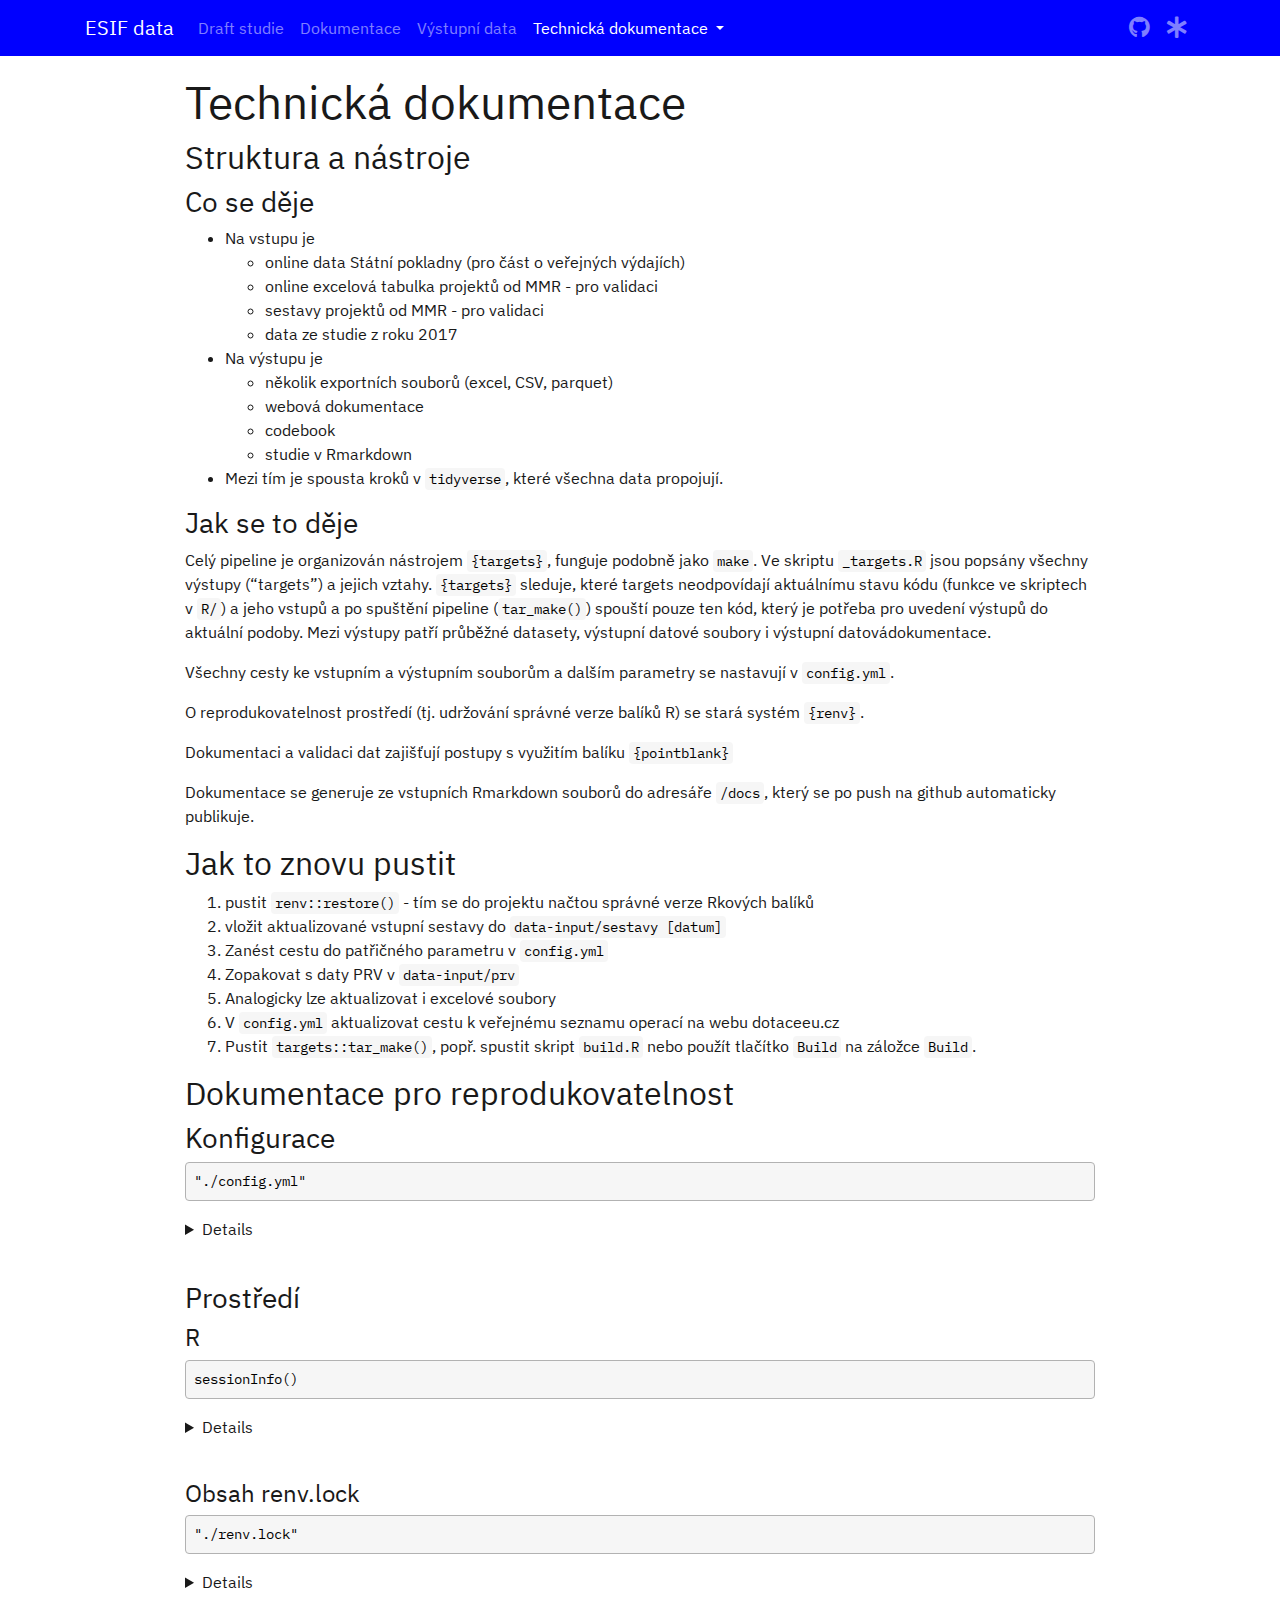
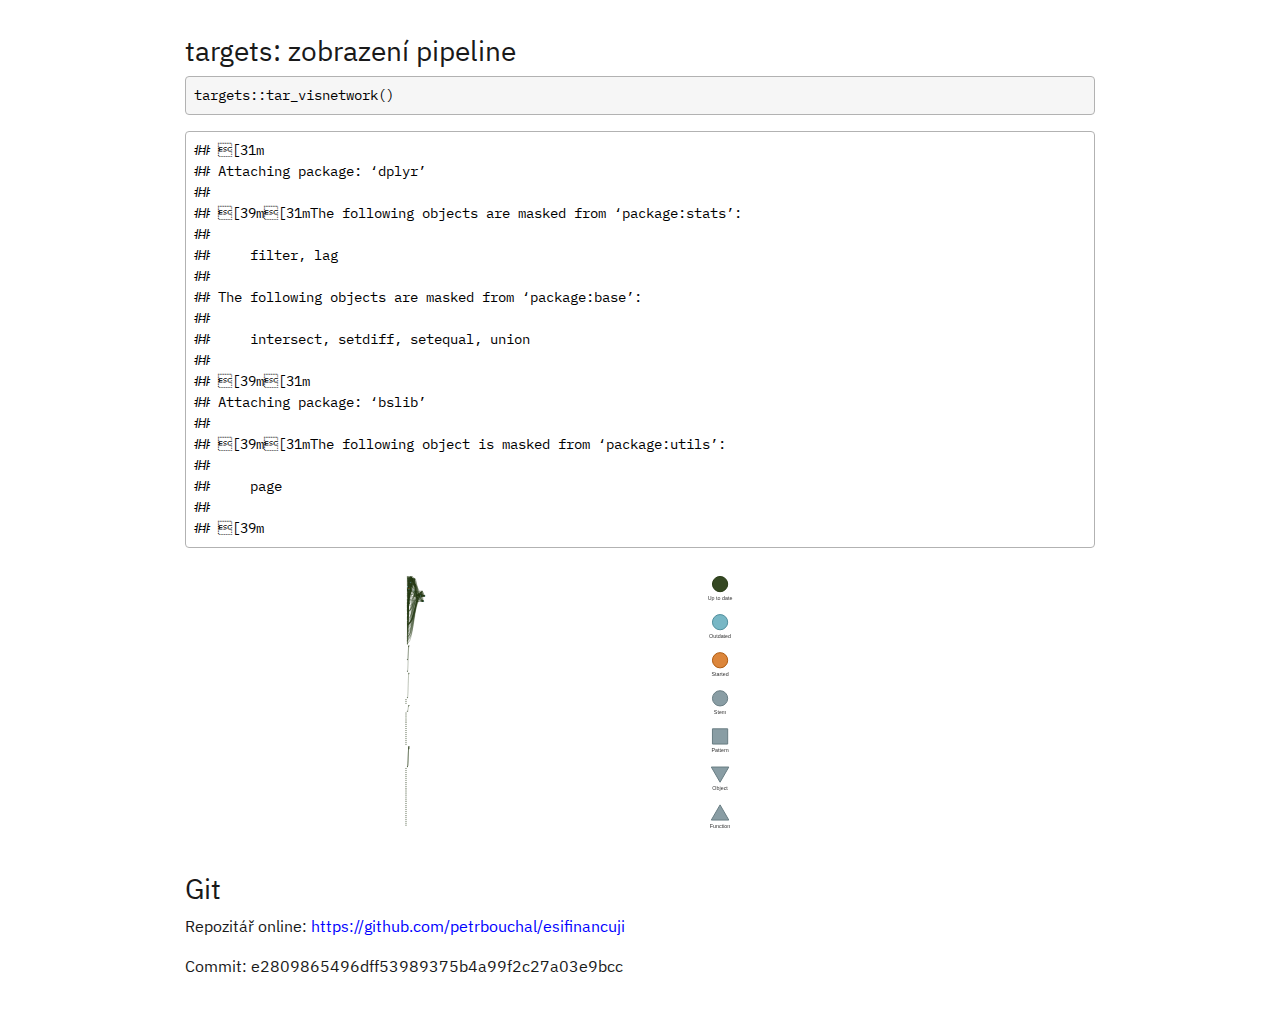
==== docs/dev.html @ d0d070e0 "render dev doc changes" ====
<!DOCTYPE html>

<html>

<head>

<meta charset="utf-8" />
<meta name="generator" content="pandoc" />
<meta http-equiv="X-UA-Compatible" content="IE=EDGE" />




<title>Technická dokumentace</title>

<script src="site_libs/header-attrs-2.11/header-attrs.js"></script>
<script src="site_libs/jquery-3.5.1/jquery-3.5.1.min.js"></script>
<meta name="viewport" content="width=device-width, initial-scale=1, shrink-to-fit=no" />
<link href="site_libs/bootstrap-4.6.0/bootstrap.min.css" rel="stylesheet" />
<script src="site_libs/bootstrap-4.6.0/bootstrap.bundle.min.js"></script>
<link href="site_libs/_IBM Plex Sans-0.4.0/font.css" rel="stylesheet" />
<link href="site_libs/_IBM Plex Mono-0.4.0/font.css" rel="stylesheet" />
<script src="site_libs/bs3compat-0.3.1/transition.js"></script>
<script src="site_libs/bs3compat-0.3.1/tabs.js"></script>
<script src="site_libs/bs3compat-0.3.1/bs3compat.js"></script>
<script src="site_libs/navigation-1.1/tabsets.js"></script>
<link href="site_libs/highlightjs-9.12.0/default.css" rel="stylesheet" />
<script src="site_libs/highlightjs-9.12.0/highlight.js"></script>
<link href="site_libs/pagedtable-1.1/css/pagedtable.css" rel="stylesheet" />
<script src="site_libs/pagedtable-1.1/js/pagedtable.js"></script>
<script src="site_libs/htmlwidgets-1.5.3/htmlwidgets.js"></script>
<link href="site_libs/vis-4.20.1/vis.css" rel="stylesheet" />
<script src="site_libs/vis-4.20.1/vis.min.js"></script>
<script src="site_libs/visNetwork-binding-2.0.9/visNetwork.js"></script>
<link href="site_libs/font-awesome-5.1.0/css/all.css" rel="stylesheet" />
<link href="site_libs/font-awesome-5.1.0/css/v4-shims.css" rel="stylesheet" />

<style type="text/css">
  code{white-space: pre-wrap;}
  span.smallcaps{font-variant: small-caps;}
  span.underline{text-decoration: underline;}
  div.column{display: inline-block; vertical-align: top; width: 50%;}
  div.hanging-indent{margin-left: 1.5em; text-indent: -1.5em;}
  ul.task-list{list-style: none;}
      .display.math{display: block; text-align: center; margin: 0.5rem auto;}
  </style>

<style type="text/css">code{white-space: pre;}</style>
<script type="text/javascript">
if (window.hljs) {
  hljs.configure({languages: []});
  hljs.initHighlightingOnLoad();
  if (document.readyState && document.readyState === "complete") {
    window.setTimeout(function() { hljs.initHighlighting(); }, 0);
  }
}
</script>








<style type = "text/css">
.main-container {
  max-width: 940px;
  margin-left: auto;
  margin-right: auto;
}
img {
  max-width:100%;
}
.tabbed-pane {
  padding-top: 12px;
}
.html-widget {
  margin-bottom: 20px;
}
button.code-folding-btn:focus {
  outline: none;
}
summary {
  display: list-item;
}
pre code {
  padding: 0;
}
</style>


<style type="text/css">
.dropdown-submenu {
  position: relative;
}
.dropdown-submenu>.dropdown-menu {
  top: 0;
  left: 100%;
  margin-top: -6px;
  margin-left: -1px;
  border-radius: 0 6px 6px 6px;
}
.dropdown-submenu:hover>.dropdown-menu {
  display: block;
}
.dropdown-submenu>a:after {
  display: block;
  content: " ";
  float: right;
  width: 0;
  height: 0;
  border-color: transparent;
  border-style: solid;
  border-width: 5px 0 5px 5px;
  border-left-color: #cccccc;
  margin-top: 5px;
  margin-right: -10px;
}
.dropdown-submenu:hover>a:after {
  border-left-color: #adb5bd;
}
.dropdown-submenu.pull-left {
  float: none;
}
.dropdown-submenu.pull-left>.dropdown-menu {
  left: -100%;
  margin-left: 10px;
  border-radius: 6px 0 6px 6px;
}
</style>

<script type="text/javascript">
// manage active state of menu based on current page
$(document).ready(function () {
  // active menu anchor
  href = window.location.pathname
  href = href.substr(href.lastIndexOf('/') + 1)
  if (href === "")
    href = "index.html";
  var menuAnchor = $('a[href="' + href + '"]');

  // mark it active
  menuAnchor.tab('show');

  // if it's got a parent navbar menu mark it active as well
  menuAnchor.closest('li.dropdown').addClass('active');

  // Navbar adjustments
  var navHeight = $(".navbar").first().height() + 15;
  var style = document.createElement('style');
  var pt = "padding-top: " + navHeight + "px; ";
  var mt = "margin-top: -" + navHeight + "px; ";
  var css = "";
  // offset scroll position for anchor links (for fixed navbar)
  for (var i = 1; i <= 6; i++) {
    css += ".section h" + i + "{ " + pt + mt + "}\n";
  }
  style.innerHTML = "body {" + pt + "padding-bottom: 40px; }\n" + css;
  document.head.appendChild(style);
});
</script>

<!-- tabsets -->

<style type="text/css">
.tabset-dropdown > .nav-tabs {
  display: inline-table;
  max-height: 500px;
  min-height: 44px;
  overflow-y: auto;
  border: 1px solid #ddd;
  border-radius: 4px;
}

.tabset-dropdown > .nav-tabs > li.active:before {
  content: "";
  font-family: 'Glyphicons Halflings';
  display: inline-block;
  padding: 10px;
  border-right: 1px solid #ddd;
}

.tabset-dropdown > .nav-tabs.nav-tabs-open > li.active:before {
  content: "&#xe258;";
  border: none;
}

.tabset-dropdown > .nav-tabs.nav-tabs-open:before {
  content: "";
  font-family: 'Glyphicons Halflings';
  display: inline-block;
  padding: 10px;
  border-right: 1px solid #ddd;
}

.tabset-dropdown > .nav-tabs > li.active {
  display: block;
}

.tabset-dropdown > .nav-tabs > li > a,
.tabset-dropdown > .nav-tabs > li > a:focus,
.tabset-dropdown > .nav-tabs > li > a:hover {
  border: none;
  display: inline-block;
  border-radius: 4px;
  background-color: transparent;
}

.tabset-dropdown > .nav-tabs.nav-tabs-open > li {
  display: block;
  float: none;
}

.tabset-dropdown > .nav-tabs > li {
  display: none;
}
</style>

<!-- code folding -->




</head>

<body>


<div class="container-fluid main-container">




<div class="navbar navbar-default  navbar-fixed-top" role="navigation">
  <div class="container">
    <div class="navbar-header">
      <button type="button" class="navbar-toggle collapsed" data-toggle="collapse" data-target="#navbar">
        <span class="icon-bar"></span>
        <span class="icon-bar"></span>
        <span class="icon-bar"></span>
      </button>
      <a class="navbar-brand" href="index.html">ESIF data</a>
    </div>
    <div id="navbar" class="navbar-collapse collapse">
      <ul class="nav navbar-nav">
        <li>
  <a href="s_pokladna.html">Draft studie</a>
</li>
<li>
  <a href="s_doc.html">Dokumentace</a>
</li>
<li>
  <a href="s_output.html">Výstupní data</a>
</li>
<li class="dropdown">
  <a href="#" class="dropdown-toggle" data-toggle="dropdown" role="button" aria-expanded="false">
    Technická dokumentace
     
    <span class="caret"></span>
  </a>
  <ul class="dropdown-menu" role="menu">
    <li>
      <a href="s_inputchecks.html">Validace vstupů</a>
    </li>
    <li>
      <a href="dev.html">Vývojářská dokumentace</a>
    </li>
  </ul>
</li>
      </ul>
      <ul class="nav navbar-nav navbar-right">
        <li>
  <a href="https://github.com/petrbouchal/esifinancuji">
    <span class="fab fa-github fa-lg"></span>
     
  </a>
</li>
<li>
  <a href="https://petrbouchal.xyz">
    <span class="fas fa-asterisk fa-lg"></span>
     
  </a>
</li>
      </ul>
    </div><!--/.nav-collapse -->
  </div><!--/.container -->
</div><!--/.navbar -->

<div id="header">



<h1 class="title toc-ignore">Technická dokumentace</h1>

</div>


<div id="struktura-a-nástroje" class="section level2">
<h2>Struktura a nástroje</h2>
<div id="co-se-děje" class="section level3">
<h3>Co se děje</h3>
<ul>
<li>Na vstupu je
<ul>
<li>online data Státní pokladny (pro část o veřejných výdajích)</li>
<li>online excelová tabulka projektů od MMR - pro validaci</li>
<li>sestavy projektů od MMR - pro validaci</li>
<li>data ze studie z roku 2017</li>
</ul></li>
<li>Na výstupu je
<ul>
<li>několik exportních souborů (excel, CSV, parquet)</li>
<li>webová dokumentace</li>
<li>codebook</li>
<li>studie v Rmarkdown</li>
</ul></li>
<li>Mezi tím je spousta kroků v <code>tidyverse</code>, které všechna data propojují.</li>
</ul>
</div>
<div id="jak-se-to-děje" class="section level3">
<h3>Jak se to děje</h3>
<p>Celý pipeline je organizován nástrojem <code>{targets}</code>, funguje podobně jako <code>make</code>. Ve skriptu <code>_targets.R</code> jsou popsány všechny výstupy (“targets”) a jejich vztahy. <code>{targets}</code> sleduje, které targets neodpovídají aktuálnímu stavu kódu (funkce ve skriptech v <code>R/</code>) a jeho vstupů a po spuštění pipeline (<code>tar_make()</code>) spouští pouze ten kód, který je potřeba pro uvedení výstupů do aktuální podoby. Mezi výstupy patří průběžné datasety, výstupní datové soubory i výstupní datovádokumentace.</p>
<p>Všechny cesty ke vstupním a výstupním souborům a dalším parametry se nastavují v <code>config.yml</code>.</p>
<p>O reprodukovatelnost prostředí (tj. udržování správné verze balíků R) se stará systém <code>{renv}</code>.</p>
<p>Dokumentaci a validaci dat zajišťují postupy s využitím balíku <code>{pointblank}</code></p>
<p>Dokumentace se generuje ze vstupních Rmarkdown souborů do adresáře <code>/docs</code>, který se po push na github automaticky publikuje.</p>
</div>
</div>
<div id="jak-to-znovu-pustit" class="section level2">
<h2>Jak to znovu pustit</h2>
<ol style="list-style-type: decimal">
<li>pustit <code>renv::restore()</code> - tím se do projektu načtou správné verze Rkových balíků</li>
<li>vložit aktualizované vstupní sestavy do <code>data-input/sestavy [datum]</code></li>
<li>Zanést cestu do patřičného parametru v <code>config.yml</code></li>
<li>Zopakovat s daty PRV v <code>data-input/prv</code></li>
<li>Analogicky lze aktualizovat i excelové soubory</li>
<li>V <code>config.yml</code> aktualizovat cestu k veřejnému seznamu operací na webu dotaceeu.cz</li>
<li>Pustit <code>targets::tar_make()</code>, popř. spustit skript <code>build.R</code> nebo použít tlačítko <code>Build</code> na záložce <code>Build</code>.</li>
</ol>
</div>
<div id="dokumentace-pro-reprodukovatelnost" class="section level2">
<h2>Dokumentace pro reprodukovatelnost</h2>
<div id="konfigurace" class="section level3">
<h3>Konfigurace</h3>
<pre class="details"><code>&quot;./config.yml&quot;</code></pre>
<details closed>
<pre class="r"><code>
default:

  # settings for MISRIS (central budget starting from 2015)
  sp_years_central_new: !expr 2015:2020 # which years to download
  sp_months_central_new: 12 # which month&#39;s data to download
  sp_central_arrowdir_new: &quot;data-processed/sp-central-new-arr&quot;

  sp_nastroj_ids_1420_ops: [&quot;102&quot;, &quot;103&quot;, &quot;104&quot;, &quot;105&quot;, &quot;106&quot;, &quot;107&quot;, &quot;108&quot;, &quot;109&quot;]
  sp_nastroj_ids_1420_prv: [&quot;130&quot;, &quot;187&quot;]

  sp_nastroj_ids_0713_ops: [&quot;30&quot;, &quot;31&quot;, &quot;33&quot;, &quot;36&quot;, &quot;37&quot;, &quot;39&quot;, &quot;40&quot;, &quot;51&quot;, &quot;52&quot;, &quot;53&quot;, &quot;54&quot;]
  sp_nastroj_ids_0713_prv: [&quot;27&quot;, &quot;87&quot;]

  # settings for FINU (central budget 2010-2014)
  sp_years_central_old: !expr 2010:2014
  sp_months_central_old: 12
  sp_central_arrowdir_old: &quot;data-processed/sp-central-old-arr&quot;

  # settings for FINM (local budget 2010-2014)
  sp_years_local: !expr 2010:2020
  sp_months_local: 12
  sp_local_arrowdir: &quot;data-processed/sp-local-arr&quot;
  sp_local_grants_arrowdir: &quot;data-processed/sp-local-grants-arr&quot;

  # settings for FINSF (state funds 2015-)
  sp_months_sf: 12
  sp_sf_arrowdir: &quot;data-processed/sp-sf-arr&quot;

  # URL for getting project data
  ef_pubxls_url: &quot;https://dotaceeu.cz/getmedia/6297d56b-0b57-418d-ad25-dd16bd687479/2021_06-Seznam-operaci-_-List-of-operations.xls.aspx?ext=.xls&quot;

  # sestavy from MS
  sest_dir: &quot;data-input/sestavy 20210528&quot;
  sest_xlsx_prj: &quot;E001 Identifikace projektu.xlsx&quot;
  sest_xlsx_fin: &quot;E003 Finance celkem.xlsx&quot;
  sest_xlsx_zop: &quot;E004 Žádosti o platbu.xlsx&quot;
  sest_xlsx_obl: &quot;E005 Kategorizace_oblast.xlsx&quot;

  # PRV data-input

  prv_data_path: &quot;data-input/prv/PRV 2014-20 k XII. 2020.XLSX&quot;

  # Quest/Hermin categorisations
  mc_xlsx_q: &quot;data-input/kategorizace/kategorie_questNEW-2.xlsx&quot;
  mc_xlsx_h: &quot;data-input/kategorizace/AIS_desagregace_rHERMIN.xlsx&quot;
  mc_xlsx_prv: &quot;data-input/kategorizace/Navrh - KATEGORIZACE - Operace PRV + priority.xlsx&quot;

  # Arrow directory of cleaned up geolocation data for projects
  ef_obce_arrowdir: &quot;data-input/esif-projekty-obce&quot;

  # Excel file with hierarchy of all objectives and categories
  hier_excel_path: &quot;data-input/matice/Hierarchie_uprava_CSR_NPR-O27-uprava_20210125.xlsx&quot;
  hier_excel_sheet: SC

  # IDs
  czso_pop_table_id: &quot;130149&quot;

  # export location

  export_dir: &quot;data-export&quot;
  export_sum_xlsx: &quot;esif_sr.xlsx&quot;
  export_sum_csv: &quot;esif_sr.csv&quot;
  export_sum_pq: &quot;esif_sr.parquet&quot;
  export_detail_pq: &quot;esif_sr_detail.parquet&quot;

  export_cdbk: &quot;codebook.yaml&quot;

  repo_remote: &quot;https://github.com/petrbouchal/esifinancuji&quot;

  # data from 2017 study
  first_report_xlsx: &quot;data-input/adic2017/vydaje_dataset.xlsx&quot;
</code></pre>
</details>
<p><br></p>
</div>
<div id="prostředí" class="section level3">
<h3>Prostředí</h3>
<div id="r" class="section level4">
<h4>R</h4>
<pre class="details"><code>sessionInfo()</code></pre>
<details closed>
<pre class="r"><code>
R version 4.1.0 (2021-05-18)
Platform: x86_64-apple-darwin17.0 (64-bit)
Running under: macOS Big Sur 10.16

Matrix products: default
BLAS:   /Library/Frameworks/R.framework/Versions/4.1/Resources/lib/libRblas.dylib
LAPACK: /Library/Frameworks/R.framework/Versions/4.1/Resources/lib/libRlapack.dylib

locale:
[1] en_US.UTF-8/en_US.UTF-8/en_US.UTF-8/C/en_US.UTF-8/en_US.UTF-8

attached base packages:
[1] stats     graphics  grDevices datasets  utils     methods   base     

other attached packages:
 [1] gt_0.3.1                  ggplot2_3.3.3            
 [3] forcats_0.5.0             details_0.2.1            
 [5] pointblank_0.9.0          purrr_0.3.4              
 [7] readr_2.0.2               writexl_1.4.0            
 [9] lubridate_1.7.10          czso_0.3.5               
[11] ragg_1.1.0                tidyr_1.1.3              
[13] arrow_5.0.0.20211012      purrrow_0.0.0.9000       
[15] config_0.3.1              httr_1.4.2               
[17] curl_4.3                  janitor_2.0.1            
[19] readxl_1.3.1              here_1.0.1               
[21] statnipokladna_0.7.0.9000 bslib_0.3.1              
[23] stringr_1.4.0             dplyr_1.0.7              
[25] magrittr_2.0.1            future_1.21.0            
[27] tarchetypes_0.2.0         targets_0.6.0.9000       

loaded via a namespace (and not attached):
 [1] fs_1.5.0          usethis_2.1.3     blastula_0.3.2    bit64_4.0.5      
 [5] rprojroot_2.0.2   tools_4.1.0       utf8_1.2.2        R6_2.5.0         
 [9] DBI_1.1.0         colorspace_2.0-0  withr_2.4.2       tidyselect_1.1.1 
[13] processx_3.5.2    bit_4.0.4         compiler_4.1.0    extrafontdb_1.0  
[17] textshaping_0.3.0 cli_3.0.1         xml2_1.3.2        desc_1.4.0       
[21] sass_0.4.0        scales_1.1.1      callr_3.7.0.9000  systemfonts_1.0.1
[25] digest_0.6.27     rmarkdown_2.11    pkgconfig_2.0.3   htmltools_0.5.2  
[29] extrafont_0.17    parallelly_1.23.0 fastmap_1.1.0     rlang_0.4.11     
[33] rstudioapi_0.13   jquerylib_0.1.3   generics_0.1.0    jsonlite_1.7.2   
[37] Rcpp_1.0.6        munsell_0.5.0     fansi_0.5.0       gdtools_0.2.3    
[41] clipr_0.7.1       lifecycle_1.0.0   ptrr_0.2.0.9000   stringi_1.5.3    
[45] yaml_2.2.1        snakecase_0.11.0  grid_4.1.0        hrbrthemes_0.8.0 
[49] parallel_4.1.0    listenv_0.8.0     crayon_1.4.2      hms_1.0.0        
[53] knitr_1.36        ps_1.6.0          pillar_1.6.2      igraph_1.2.6     
[57] codetools_0.2-18  glue_1.4.2        evaluate_0.14     data.table_1.14.0
[61] renv_0.14.0       png_0.1-7         vctrs_0.3.8       tzdb_0.1.2       
[65] Rttf2pt1_1.3.8    cellranger_1.1.0  gtable_0.3.0      assertthat_0.2.1 
[69] xfun_0.24         tibble_3.1.3      globals_0.14.0    ellipsis_0.3.2   
</code></pre>
</details>
<p><br></p>
</div>
<div id="obsah-renv.lock" class="section level4">
<h4>Obsah renv.lock</h4>
<pre class="details"><code>&quot;./renv.lock&quot;</code></pre>
<details closed>
<pre class="r"><code>
{
  &quot;R&quot;: {
    &quot;Version&quot;: &quot;4.1.0&quot;,
    &quot;Repositories&quot;: [
      {
        &quot;Name&quot;: &quot;CRAN&quot;,
        &quot;URL&quot;: &quot;https://cran.rstudio.com&quot;
      }
    ]
  },
  &quot;Packages&quot;: {
    &quot;BH&quot;: {
      &quot;Package&quot;: &quot;BH&quot;,
      &quot;Version&quot;: &quot;1.75.0-0&quot;,
      &quot;Source&quot;: &quot;Repository&quot;,
      &quot;Repository&quot;: &quot;CRAN&quot;,
      &quot;Hash&quot;: &quot;e4c04affc2cac20c8fec18385cd14691&quot;
    },
    &quot;DBI&quot;: {
      &quot;Package&quot;: &quot;DBI&quot;,
      &quot;Version&quot;: &quot;1.1.0&quot;,
      &quot;Source&quot;: &quot;Repository&quot;,
      &quot;Repository&quot;: &quot;CRAN&quot;,
      &quot;Hash&quot;: &quot;4744be45519d675af66c28478720fce5&quot;
    },
    &quot;MASS&quot;: {
      &quot;Package&quot;: &quot;MASS&quot;,
      &quot;Version&quot;: &quot;7.3-53&quot;,
      &quot;Source&quot;: &quot;Repository&quot;,
      &quot;Repository&quot;: &quot;CRAN&quot;,
      &quot;Hash&quot;: &quot;d1bc1c8e9c0ace57ec9ffea01021d45f&quot;
    },
    &quot;Matrix&quot;: {
      &quot;Package&quot;: &quot;Matrix&quot;,
      &quot;Version&quot;: &quot;1.2-18&quot;,
      &quot;Source&quot;: &quot;Repository&quot;,
      &quot;Repository&quot;: &quot;CRAN&quot;,
      &quot;Hash&quot;: &quot;08588806cba69f04797dab50627428ed&quot;
    },
    &quot;R6&quot;: {
      &quot;Package&quot;: &quot;R6&quot;,
      &quot;Version&quot;: &quot;2.5.0&quot;,
      &quot;Source&quot;: &quot;Repository&quot;,
      &quot;Repository&quot;: &quot;CRAN&quot;,
      &quot;Hash&quot;: &quot;b203113193e70978a696b2809525649d&quot;
    },
    &quot;RColorBrewer&quot;: {
      &quot;Package&quot;: &quot;RColorBrewer&quot;,
      &quot;Version&quot;: &quot;1.1-2&quot;,
      &quot;Source&quot;: &quot;Repository&quot;,
      &quot;Repository&quot;: &quot;CRAN&quot;,
      &quot;Hash&quot;: &quot;e031418365a7f7a766181ab5a41a5716&quot;
    },
    &quot;RCurl&quot;: {
      &quot;Package&quot;: &quot;RCurl&quot;,
      &quot;Version&quot;: &quot;1.98-1.3&quot;,
      &quot;Source&quot;: &quot;Repository&quot;,
      &quot;Repository&quot;: &quot;CRAN&quot;,
      &quot;Hash&quot;: &quot;ddac9abbfba243f9aeab9b5680b968d3&quot;
    },
    &quot;Rcpp&quot;: {
      &quot;Package&quot;: &quot;Rcpp&quot;,
      &quot;Version&quot;: &quot;1.0.6&quot;,
      &quot;Source&quot;: &quot;Repository&quot;,
      &quot;Repository&quot;: &quot;CRAN&quot;,
      &quot;Hash&quot;: &quot;dbb5e436998a7eba5a9d682060533338&quot;
    },
    &quot;Rttf2pt1&quot;: {
      &quot;Package&quot;: &quot;Rttf2pt1&quot;,
      &quot;Version&quot;: &quot;1.3.8&quot;,
      &quot;Source&quot;: &quot;Repository&quot;,
      &quot;Repository&quot;: &quot;CRAN&quot;,
      &quot;Hash&quot;: &quot;8c4137a9ab70de4787d57758f8190617&quot;
    },
    &quot;arrow&quot;: {
      &quot;Package&quot;: &quot;arrow&quot;,
      &quot;Version&quot;: &quot;5.0.0.2&quot;,
      &quot;Source&quot;: &quot;Repository&quot;,
      &quot;Repository&quot;: &quot;CRAN&quot;,
      &quot;Hash&quot;: &quot;5e634f811bbca399a976807ed93ec80e&quot;
    },
    &quot;askpass&quot;: {
      &quot;Package&quot;: &quot;askpass&quot;,
      &quot;Version&quot;: &quot;1.1&quot;,
      &quot;Source&quot;: &quot;Repository&quot;,
      &quot;Repository&quot;: &quot;CRAN&quot;,
      &quot;Hash&quot;: &quot;e8a22846fff485f0be3770c2da758713&quot;
    },
    &quot;assertthat&quot;: {
      &quot;Package&quot;: &quot;assertthat&quot;,
      &quot;Version&quot;: &quot;0.2.1&quot;,
      &quot;Source&quot;: &quot;Repository&quot;,
      &quot;Repository&quot;: &quot;CRAN&quot;,
      &quot;Hash&quot;: &quot;50c838a310445e954bc13f26f26a6ecf&quot;
    },
    &quot;backports&quot;: {
      &quot;Package&quot;: &quot;backports&quot;,
      &quot;Version&quot;: &quot;1.2.1&quot;,
      &quot;Source&quot;: &quot;Repository&quot;,
      &quot;Repository&quot;: &quot;CRAN&quot;,
      &quot;Hash&quot;: &quot;644043219fc24e190c2f620c1a380a69&quot;
    },
    &quot;base64enc&quot;: {
      &quot;Package&quot;: &quot;base64enc&quot;,
      &quot;Version&quot;: &quot;0.1-3&quot;,
      &quot;Source&quot;: &quot;Repository&quot;,
      &quot;Repository&quot;: &quot;CRAN&quot;,
      &quot;Hash&quot;: &quot;543776ae6848fde2f48ff3816d0628bc&quot;
    },
    &quot;bit&quot;: {
      &quot;Package&quot;: &quot;bit&quot;,
      &quot;Version&quot;: &quot;4.0.4&quot;,
      &quot;Source&quot;: &quot;Repository&quot;,
      &quot;Repository&quot;: &quot;CRAN&quot;,
      &quot;Hash&quot;: &quot;f36715f14d94678eea9933af927bc15d&quot;
    },
    &quot;bit64&quot;: {
      &quot;Package&quot;: &quot;bit64&quot;,
      &quot;Version&quot;: &quot;4.0.5&quot;,
      &quot;Source&quot;: &quot;Repository&quot;,
      &quot;Repository&quot;: &quot;CRAN&quot;,
      &quot;Hash&quot;: &quot;9fe98599ca456d6552421db0d6772d8f&quot;
    },
    &quot;bitops&quot;: {
      &quot;Package&quot;: &quot;bitops&quot;,
      &quot;Version&quot;: &quot;1.0-6&quot;,
      &quot;Source&quot;: &quot;Repository&quot;,
      &quot;Repository&quot;: &quot;CRAN&quot;,
      &quot;Hash&quot;: &quot;0b118d5900596bae6c4d4865374536a6&quot;
    },
    &quot;blastula&quot;: {
      &quot;Package&quot;: &quot;blastula&quot;,
      &quot;Version&quot;: &quot;0.3.2&quot;,
      &quot;Source&quot;: &quot;Repository&quot;,
      &quot;Repository&quot;: &quot;CRAN&quot;,
      &quot;Hash&quot;: &quot;1f45952e8aadddb043afb988b988dd52&quot;
    },
    &quot;blob&quot;: {
      &quot;Package&quot;: &quot;blob&quot;,
      &quot;Version&quot;: &quot;1.2.1&quot;,
      &quot;Source&quot;: &quot;Repository&quot;,
      &quot;Repository&quot;: &quot;CRAN&quot;,
      &quot;Hash&quot;: &quot;9addc7e2c5954eca5719928131fed98c&quot;
    },
    &quot;brew&quot;: {
      &quot;Package&quot;: &quot;brew&quot;,
      &quot;Version&quot;: &quot;1.0-6&quot;,
      &quot;Source&quot;: &quot;Repository&quot;,
      &quot;Repository&quot;: &quot;CRAN&quot;,
      &quot;Hash&quot;: &quot;92a5f887f9ae3035ac7afde22ba73ee9&quot;
    },
    &quot;brio&quot;: {
      &quot;Package&quot;: &quot;brio&quot;,
      &quot;Version&quot;: &quot;1.1.1&quot;,
      &quot;Source&quot;: &quot;Repository&quot;,
      &quot;Repository&quot;: &quot;CRAN&quot;,
      &quot;Hash&quot;: &quot;36758510e65a457efeefa50e1e7f0576&quot;
    },
    &quot;broom&quot;: {
      &quot;Package&quot;: &quot;broom&quot;,
      &quot;Version&quot;: &quot;0.7.3&quot;,
      &quot;Source&quot;: &quot;Repository&quot;,
      &quot;Repository&quot;: &quot;CRAN&quot;,
      &quot;Hash&quot;: &quot;5581a5ddc8fe2ac5e0d092ec2de4c4ae&quot;
    },
    &quot;bs4Dash&quot;: {
      &quot;Package&quot;: &quot;bs4Dash&quot;,
      &quot;Version&quot;: &quot;2.0.2&quot;,
      &quot;Source&quot;: &quot;Repository&quot;,
      &quot;Repository&quot;: &quot;CRAN&quot;,
      &quot;Hash&quot;: &quot;e91fefcf385e2433f574263619307243&quot;
    },
    &quot;bslib&quot;: {
      &quot;Package&quot;: &quot;bslib&quot;,
      &quot;Version&quot;: &quot;0.2.4&quot;,
      &quot;Source&quot;: &quot;Repository&quot;,
      &quot;Repository&quot;: &quot;CRAN&quot;,
      &quot;Hash&quot;: &quot;4830a372b241d78ed6f53731ee3023ac&quot;
    },
    &quot;cachem&quot;: {
      &quot;Package&quot;: &quot;cachem&quot;,
      &quot;Version&quot;: &quot;1.0.4&quot;,
      &quot;Source&quot;: &quot;Repository&quot;,
      &quot;Repository&quot;: &quot;CRAN&quot;,
      &quot;Hash&quot;: &quot;2703a46dcabfb902f10060b2bca9f708&quot;
    },
    &quot;callr&quot;: {
      &quot;Package&quot;: &quot;callr&quot;,
      &quot;Version&quot;: &quot;3.7.0.9000&quot;,
      &quot;Source&quot;: &quot;GitHub&quot;,
      &quot;RemoteType&quot;: &quot;github&quot;,
      &quot;RemoteHost&quot;: &quot;api.github.com&quot;,
      &quot;RemoteUsername&quot;: &quot;r-lib&quot;,
      &quot;RemoteRepo&quot;: &quot;callr&quot;,
      &quot;RemoteRef&quot;: &quot;master&quot;,
      &quot;RemoteSha&quot;: &quot;ef9c9d8e9d2061b11b0844661182ca80b15572c8&quot;,
      &quot;Hash&quot;: &quot;9e5cf59fb4a333d729e2d04e927dd8ff&quot;
    },
    &quot;cellranger&quot;: {
      &quot;Package&quot;: &quot;cellranger&quot;,
      &quot;Version&quot;: &quot;1.1.0&quot;,
      &quot;Source&quot;: &quot;Repository&quot;,
      &quot;Repository&quot;: &quot;CRAN&quot;,
      &quot;Hash&quot;: &quot;f61dbaec772ccd2e17705c1e872e9e7c&quot;
    },
    &quot;checkmate&quot;: {
      &quot;Package&quot;: &quot;checkmate&quot;,
      &quot;Version&quot;: &quot;2.0.0&quot;,
      &quot;Source&quot;: &quot;Repository&quot;,
      &quot;Repository&quot;: &quot;CRAN&quot;,
      &quot;Hash&quot;: &quot;a667800d5f0350371bedeb8b8b950289&quot;
    },
    &quot;cli&quot;: {
      &quot;Package&quot;: &quot;cli&quot;,
      &quot;Version&quot;: &quot;3.0.1&quot;,
      &quot;Source&quot;: &quot;Repository&quot;,
      &quot;Repository&quot;: &quot;CRAN&quot;,
      &quot;Hash&quot;: &quot;e3ae5d68dea0c55a12ea12a9fda02e61&quot;
    },
    &quot;clustermq&quot;: {
      &quot;Package&quot;: &quot;clustermq&quot;,
      &quot;Version&quot;: &quot;0.8.95.1&quot;,
      &quot;Source&quot;: &quot;Repository&quot;,
      &quot;Repository&quot;: &quot;CRAN&quot;,
      &quot;Hash&quot;: &quot;385cd5623e6f8f27dc79437398dceed1&quot;
    },
    &quot;codetools&quot;: {
      &quot;Package&quot;: &quot;codetools&quot;,
      &quot;Version&quot;: &quot;0.2-18&quot;,
      &quot;Source&quot;: &quot;Repository&quot;,
      &quot;Repository&quot;: &quot;CRAN&quot;,
      &quot;Hash&quot;: &quot;019388fc48e48b3da0d3a76ff94608a8&quot;
    },
    &quot;colorspace&quot;: {
      &quot;Package&quot;: &quot;colorspace&quot;,
      &quot;Version&quot;: &quot;2.0-0&quot;,
      &quot;Source&quot;: &quot;Repository&quot;,
      &quot;Repository&quot;: &quot;CRAN&quot;,
      &quot;Hash&quot;: &quot;abea3384649ef37f60ef51ce002f3547&quot;
    },
    &quot;commonmark&quot;: {
      &quot;Package&quot;: &quot;commonmark&quot;,
      &quot;Version&quot;: &quot;1.7&quot;,
      &quot;Source&quot;: &quot;Repository&quot;,
      &quot;Repository&quot;: &quot;CRAN&quot;,
      &quot;Hash&quot;: &quot;0f22be39ec1d141fd03683c06f3a6e67&quot;
    },
    &quot;config&quot;: {
      &quot;Package&quot;: &quot;config&quot;,
      &quot;Version&quot;: &quot;0.3.1&quot;,
      &quot;Source&quot;: &quot;Repository&quot;,
      &quot;Repository&quot;: &quot;CRAN&quot;,
      &quot;Hash&quot;: &quot;31d77b09f63550cee9ecb5a08bf76e8f&quot;
    },
    &quot;cpp11&quot;: {
      &quot;Package&quot;: &quot;cpp11&quot;,
      &quot;Version&quot;: &quot;0.2.6&quot;,
      &quot;Source&quot;: &quot;Repository&quot;,
      &quot;Repository&quot;: &quot;CRAN&quot;,
      &quot;Hash&quot;: &quot;f08909ebdad90b19d8d3930da4220564&quot;
    },
    &quot;credentials&quot;: {
      &quot;Package&quot;: &quot;credentials&quot;,
      &quot;Version&quot;: &quot;1.3.0&quot;,
      &quot;Source&quot;: &quot;Repository&quot;,
      &quot;Repository&quot;: &quot;CRAN&quot;,
      &quot;Hash&quot;: &quot;a96728288c75a814c900af9da84387be&quot;
    },
    &quot;curl&quot;: {
      &quot;Package&quot;: &quot;curl&quot;,
      &quot;Version&quot;: &quot;4.3&quot;,
      &quot;Source&quot;: &quot;Repository&quot;,
      &quot;Repository&quot;: &quot;CRAN&quot;,
      &quot;Hash&quot;: &quot;2b7d10581cc730804e9ed178c8374bd6&quot;
    },
    &quot;czso&quot;: {
      &quot;Package&quot;: &quot;czso&quot;,
      &quot;Version&quot;: &quot;0.3.4&quot;,
      &quot;Source&quot;: &quot;Repository&quot;,
      &quot;Repository&quot;: &quot;CRAN&quot;,
      &quot;Hash&quot;: &quot;53fbcbc0d12b46c7ba668a351510852c&quot;
    },
    &quot;data.table&quot;: {
      &quot;Package&quot;: &quot;data.table&quot;,
      &quot;Version&quot;: &quot;1.14.0&quot;,
      &quot;Source&quot;: &quot;Repository&quot;,
      &quot;Repository&quot;: &quot;CRAN&quot;,
      &quot;Hash&quot;: &quot;d1b8b1a821ee564a3515fa6c6d5c52dc&quot;
    },
    &quot;dbplyr&quot;: {
      &quot;Package&quot;: &quot;dbplyr&quot;,
      &quot;Version&quot;: &quot;2.1.1&quot;,
      &quot;Source&quot;: &quot;Repository&quot;,
      &quot;Repository&quot;: &quot;CRAN&quot;,
      &quot;Hash&quot;: &quot;1f37fa4ab2f5f7eded42f78b9a887182&quot;
    },
    &quot;desc&quot;: {
      &quot;Package&quot;: &quot;desc&quot;,
      &quot;Version&quot;: &quot;1.3.0&quot;,
      &quot;Source&quot;: &quot;Repository&quot;,
      &quot;Repository&quot;: &quot;CRAN&quot;,
      &quot;Hash&quot;: &quot;b6963166f7f10b970af1006c462ce6cd&quot;
    },
    &quot;details&quot;: {
      &quot;Package&quot;: &quot;details&quot;,
      &quot;Version&quot;: &quot;0.2.1&quot;,
      &quot;Source&quot;: &quot;Repository&quot;,
      &quot;Repository&quot;: &quot;CRAN&quot;,
      &quot;Hash&quot;: &quot;7a18f9d2e53a960aafbe25c043ec3f52&quot;
    },
    &quot;diffobj&quot;: {
      &quot;Package&quot;: &quot;diffobj&quot;,
      &quot;Version&quot;: &quot;0.3.3&quot;,
      &quot;Source&quot;: &quot;Repository&quot;,
      &quot;Repository&quot;: &quot;CRAN&quot;,
      &quot;Hash&quot;: &quot;55fae7ec1418d2a47bd552571673d1af&quot;
    },
    &quot;digest&quot;: {
      &quot;Package&quot;: &quot;digest&quot;,
      &quot;Version&quot;: &quot;0.6.27&quot;,
      &quot;Source&quot;: &quot;Repository&quot;,
      &quot;Repository&quot;: &quot;CRAN&quot;,
      &quot;Hash&quot;: &quot;a0cbe758a531d054b537d16dff4d58a1&quot;
    },
    &quot;dplyr&quot;: {
      &quot;Package&quot;: &quot;dplyr&quot;,
      &quot;Version&quot;: &quot;1.0.7&quot;,
      &quot;Source&quot;: &quot;Repository&quot;,
      &quot;Repository&quot;: &quot;CRAN&quot;,
      &quot;Hash&quot;: &quot;36f1ae62f026c8ba9f9b5c9a08c03297&quot;
    },
    &quot;drat&quot;: {
      &quot;Package&quot;: &quot;drat&quot;,
      &quot;Version&quot;: &quot;0.1.8&quot;,
      &quot;Source&quot;: &quot;Repository&quot;,
      &quot;Repository&quot;: &quot;CRAN&quot;,
      &quot;Hash&quot;: &quot;0b49721ddebe653c2a29776ab9f265f5&quot;
    },
    &quot;ellipsis&quot;: {
      &quot;Package&quot;: &quot;ellipsis&quot;,
      &quot;Version&quot;: &quot;0.3.2&quot;,
      &quot;Source&quot;: &quot;Repository&quot;,
      &quot;Repository&quot;: &quot;CRAN&quot;,
      &quot;Hash&quot;: &quot;bb0eec2fe32e88d9e2836c2f73ea2077&quot;
    },
    &quot;evaluate&quot;: {
      &quot;Package&quot;: &quot;evaluate&quot;,
      &quot;Version&quot;: &quot;0.14&quot;,
      &quot;Source&quot;: &quot;Repository&quot;,
      &quot;Repository&quot;: &quot;CRAN&quot;,
      &quot;Hash&quot;: &quot;ec8ca05cffcc70569eaaad8469d2a3a7&quot;
    },
    &quot;extrafont&quot;: {
      &quot;Package&quot;: &quot;extrafont&quot;,
      &quot;Version&quot;: &quot;0.17&quot;,
      &quot;Source&quot;: &quot;Repository&quot;,
      &quot;Repository&quot;: &quot;CRAN&quot;,
      &quot;Hash&quot;: &quot;7f2f50e8f998a4bea4b04650fc4f2ca8&quot;
    },
    &quot;extrafontdb&quot;: {
      &quot;Package&quot;: &quot;extrafontdb&quot;,
      &quot;Version&quot;: &quot;1.0&quot;,
      &quot;Source&quot;: &quot;Repository&quot;,
      &quot;Repository&quot;: &quot;CRAN&quot;,
      &quot;Hash&quot;: &quot;a861555ddec7451c653b40e713166c6f&quot;
    },
    &quot;fansi&quot;: {
      &quot;Package&quot;: &quot;fansi&quot;,
      &quot;Version&quot;: &quot;0.5.0&quot;,
      &quot;Source&quot;: &quot;Repository&quot;,
      &quot;Repository&quot;: &quot;CRAN&quot;,
      &quot;Hash&quot;: &quot;d447b40982c576a72b779f0a3b3da227&quot;
    },
    &quot;farver&quot;: {
      &quot;Package&quot;: &quot;farver&quot;,
      &quot;Version&quot;: &quot;2.1.0&quot;,
      &quot;Source&quot;: &quot;Repository&quot;,
      &quot;Repository&quot;: &quot;CRAN&quot;,
      &quot;Hash&quot;: &quot;c98eb5133d9cb9e1622b8691487f11bb&quot;
    },
    &quot;fastmap&quot;: {
      &quot;Package&quot;: &quot;fastmap&quot;,
      &quot;Version&quot;: &quot;1.1.0&quot;,
      &quot;Source&quot;: &quot;Repository&quot;,
      &quot;Repository&quot;: &quot;CRAN&quot;,
      &quot;Hash&quot;: &quot;77bd60a6157420d4ffa93b27cf6a58b8&quot;
    },
    &quot;fontawesome&quot;: {
      &quot;Package&quot;: &quot;fontawesome&quot;,
      &quot;Version&quot;: &quot;0.0.0.9000&quot;,
      &quot;Source&quot;: &quot;GitHub&quot;,
      &quot;RemoteType&quot;: &quot;github&quot;,
      &quot;RemoteHost&quot;: &quot;api.github.com&quot;,
      &quot;RemoteUsername&quot;: &quot;rstudio&quot;,
      &quot;RemoteRepo&quot;: &quot;fontawesome&quot;,
      &quot;RemoteRef&quot;: &quot;master&quot;,
      &quot;RemoteSha&quot;: &quot;3a68542b93e59d497b70b6eb2636ca4eb0aca00f&quot;,
      &quot;Hash&quot;: &quot;dffe2c1fdb8babe1dc7dfbd938d8bbf0&quot;
    },
    &quot;forcats&quot;: {
      &quot;Package&quot;: &quot;forcats&quot;,
      &quot;Version&quot;: &quot;0.5.0&quot;,
      &quot;Source&quot;: &quot;Repository&quot;,
      &quot;Repository&quot;: &quot;CRAN&quot;,
      &quot;Hash&quot;: &quot;1cb4279e697650f0bd78cd3601ee7576&quot;
    },
    &quot;fresh&quot;: {
      &quot;Package&quot;: &quot;fresh&quot;,
      &quot;Version&quot;: &quot;0.2.0&quot;,
      &quot;Source&quot;: &quot;Repository&quot;,
      &quot;Repository&quot;: &quot;CRAN&quot;,
      &quot;Hash&quot;: &quot;fa54367040deb4537da49b7ac0ee5770&quot;
    },
    &quot;fs&quot;: {
      &quot;Package&quot;: &quot;fs&quot;,
      &quot;Version&quot;: &quot;1.5.0&quot;,
      &quot;Source&quot;: &quot;Repository&quot;,
      &quot;Repository&quot;: &quot;CRAN&quot;,
      &quot;Hash&quot;: &quot;44594a07a42e5f91fac9f93fda6d0109&quot;
    },
    &quot;future&quot;: {
      &quot;Package&quot;: &quot;future&quot;,
      &quot;Version&quot;: &quot;1.21.0&quot;,
      &quot;Source&quot;: &quot;Repository&quot;,
      &quot;Repository&quot;: &quot;CRAN&quot;,
      &quot;Hash&quot;: &quot;f25fad6bee82b7ab01f055e2d813b96f&quot;
    },
    &quot;gdtools&quot;: {
      &quot;Package&quot;: &quot;gdtools&quot;,
      &quot;Version&quot;: &quot;0.2.3&quot;,
      &quot;Source&quot;: &quot;Repository&quot;,
      &quot;Repository&quot;: &quot;CRAN&quot;,
      &quot;Hash&quot;: &quot;12a524de5a491ff39debb9311fc0763f&quot;
    },
    &quot;generics&quot;: {
      &quot;Package&quot;: &quot;generics&quot;,
      &quot;Version&quot;: &quot;0.1.0&quot;,
      &quot;Source&quot;: &quot;Repository&quot;,
      &quot;Repository&quot;: &quot;CRAN&quot;,
      &quot;Hash&quot;: &quot;4d243a9c10b00589889fe32314ffd902&quot;
    },
    &quot;gert&quot;: {
      &quot;Package&quot;: &quot;gert&quot;,
      &quot;Version&quot;: &quot;1.2.0&quot;,
      &quot;Source&quot;: &quot;Repository&quot;,
      &quot;Repository&quot;: &quot;CRAN&quot;,
      &quot;Hash&quot;: &quot;dcbfac00cf60125f43791a135ef68285&quot;
    },
    &quot;getPass&quot;: {
      &quot;Package&quot;: &quot;getPass&quot;,
      &quot;Version&quot;: &quot;0.2-2&quot;,
      &quot;Source&quot;: &quot;Repository&quot;,
      &quot;Repository&quot;: &quot;CRAN&quot;,
      &quot;Hash&quot;: &quot;07a91f99e56951818ab911366db77700&quot;
    },
    &quot;ggplot2&quot;: {
      &quot;Package&quot;: &quot;ggplot2&quot;,
      &quot;Version&quot;: &quot;3.3.3&quot;,
      &quot;Source&quot;: &quot;Repository&quot;,
      &quot;Repository&quot;: &quot;CRAN&quot;,
      &quot;Hash&quot;: &quot;3eb6477d01eb5bbdc03f7d5f70f2733e&quot;
    },
    &quot;ggtext&quot;: {
      &quot;Package&quot;: &quot;ggtext&quot;,
      &quot;Version&quot;: &quot;0.1.1&quot;,
      &quot;Source&quot;: &quot;GitHub&quot;,
      &quot;RemoteType&quot;: &quot;github&quot;,
      &quot;RemoteHost&quot;: &quot;api.github.com&quot;,
      &quot;RemoteUsername&quot;: &quot;clauswilke&quot;,
      &quot;RemoteRepo&quot;: &quot;ggtext&quot;,
      &quot;RemoteRef&quot;: &quot;master&quot;,
      &quot;RemoteSha&quot;: &quot;50fdaba101b2c591c08e9d67782a5b86621a4fa9&quot;,
      &quot;Hash&quot;: &quot;0d0f123ebecc4677ead8e556117c7206&quot;
    },
    &quot;gh&quot;: {
      &quot;Package&quot;: &quot;gh&quot;,
      &quot;Version&quot;: &quot;1.2.0&quot;,
      &quot;Source&quot;: &quot;Repository&quot;,
      &quot;Repository&quot;: &quot;CRAN&quot;,
      &quot;Hash&quot;: &quot;05129b4387282404780d2f8593636388&quot;
    },
    &quot;git2r&quot;: {
      &quot;Package&quot;: &quot;git2r&quot;,
      &quot;Version&quot;: &quot;0.28.0&quot;,
      &quot;Source&quot;: &quot;Repository&quot;,
      &quot;Repository&quot;: &quot;CRAN&quot;,
      &quot;Hash&quot;: &quot;f64fd34026f6025de71a4354800e6d79&quot;
    },
    &quot;gitcreds&quot;: {
      &quot;Package&quot;: &quot;gitcreds&quot;,
      &quot;Version&quot;: &quot;0.1.1&quot;,
      &quot;Source&quot;: &quot;Repository&quot;,
      &quot;Repository&quot;: &quot;CRAN&quot;,
      &quot;Hash&quot;: &quot;f3aefccc1cc50de6338146b62f115de8&quot;
    },
    &quot;globals&quot;: {
      &quot;Package&quot;: &quot;globals&quot;,
      &quot;Version&quot;: &quot;0.14.0&quot;,
      &quot;Source&quot;: &quot;Repository&quot;,
      &quot;Repository&quot;: &quot;CRAN&quot;,
      &quot;Hash&quot;: &quot;eca8023ed5ca6372479ebb9b3207f5ae&quot;
    },
    &quot;glue&quot;: {
      &quot;Package&quot;: &quot;glue&quot;,
      &quot;Version&quot;: &quot;1.4.2&quot;,
      &quot;Source&quot;: &quot;Repository&quot;,
      &quot;Repository&quot;: &quot;CRAN&quot;,
      &quot;Hash&quot;: &quot;6efd734b14c6471cfe443345f3e35e29&quot;
    },
    &quot;gridtext&quot;: {
      &quot;Package&quot;: &quot;gridtext&quot;,
      &quot;Version&quot;: &quot;0.1.4&quot;,
      &quot;Source&quot;: &quot;Repository&quot;,
      &quot;Repository&quot;: &quot;CRAN&quot;,
      &quot;Hash&quot;: &quot;5ae1f617531ca2ae244647d9b21b5e74&quot;
    },
    &quot;gt&quot;: {
      &quot;Package&quot;: &quot;gt&quot;,
      &quot;Version&quot;: &quot;0.3.1&quot;,
      &quot;Source&quot;: &quot;Repository&quot;,
      &quot;Repository&quot;: &quot;CRAN&quot;,
      &quot;Hash&quot;: &quot;e027761c361e66a24e22f9446b3dd86c&quot;
    },
    &quot;gtable&quot;: {
      &quot;Package&quot;: &quot;gtable&quot;,
      &quot;Version&quot;: &quot;0.3.0&quot;,
      &quot;Source&quot;: &quot;Repository&quot;,
      &quot;Repository&quot;: &quot;CRAN&quot;,
      &quot;Hash&quot;: &quot;ac5c6baf7822ce8732b343f14c072c4d&quot;
    },
    &quot;haven&quot;: {
      &quot;Package&quot;: &quot;haven&quot;,
      &quot;Version&quot;: &quot;2.3.1&quot;,
      &quot;Source&quot;: &quot;Repository&quot;,
      &quot;Repository&quot;: &quot;CRAN&quot;,
      &quot;Hash&quot;: &quot;221d0ad75dfa03ebf17b1a4cc5c31dfc&quot;
    },
    &quot;here&quot;: {
      &quot;Package&quot;: &quot;here&quot;,
      &quot;Version&quot;: &quot;1.0.1&quot;,
      &quot;Source&quot;: &quot;Repository&quot;,
      &quot;Repository&quot;: &quot;CRAN&quot;,
      &quot;Hash&quot;: &quot;24b224366f9c2e7534d2344d10d59211&quot;
    },
    &quot;highr&quot;: {
      &quot;Package&quot;: &quot;highr&quot;,
      &quot;Version&quot;: &quot;0.8&quot;,
      &quot;Source&quot;: &quot;Repository&quot;,
      &quot;Repository&quot;: &quot;CRAN&quot;,
      &quot;Hash&quot;: &quot;4dc5bb88961e347a0f4d8aad597cbfac&quot;
    },
    &quot;hms&quot;: {
      &quot;Package&quot;: &quot;hms&quot;,
      &quot;Version&quot;: &quot;1.0.0&quot;,
      &quot;Source&quot;: &quot;Repository&quot;,
      &quot;Repository&quot;: &quot;CRAN&quot;,
      &quot;Hash&quot;: &quot;bf552cdd96f5969873afdac7311c7d0d&quot;
    },
    &quot;hrbrthemes&quot;: {
      &quot;Package&quot;: &quot;hrbrthemes&quot;,
      &quot;Version&quot;: &quot;0.8.0&quot;,
      &quot;Source&quot;: &quot;Repository&quot;,
      &quot;Repository&quot;: &quot;CRAN&quot;,
      &quot;Hash&quot;: &quot;0d1257948f016840ad90320ed19c8c7d&quot;
    },
    &quot;htmltools&quot;: {
      &quot;Package&quot;: &quot;htmltools&quot;,
      &quot;Version&quot;: &quot;0.5.1.1&quot;,
      &quot;Source&quot;: &quot;Repository&quot;,
      &quot;Repository&quot;: &quot;CRAN&quot;,
      &quot;Hash&quot;: &quot;af2c2531e55df5cf230c4b5444fc973c&quot;
    },
    &quot;htmlwidgets&quot;: {
      &quot;Package&quot;: &quot;htmlwidgets&quot;,
      &quot;Version&quot;: &quot;1.5.3&quot;,
      &quot;Source&quot;: &quot;Repository&quot;,
      &quot;Repository&quot;: &quot;CRAN&quot;,
      &quot;Hash&quot;: &quot;6fdaa86d0700f8b3e92ee3c445a5a10d&quot;
    },
    &quot;httpuv&quot;: {
      &quot;Package&quot;: &quot;httpuv&quot;,
      &quot;Version&quot;: &quot;1.5.5&quot;,
      &quot;Source&quot;: &quot;Repository&quot;,
      &quot;Repository&quot;: &quot;CRAN&quot;,
      &quot;Hash&quot;: &quot;b9d5d39be2150cf86538b8488334b8f8&quot;
    },
    &quot;httr&quot;: {
      &quot;Package&quot;: &quot;httr&quot;,
      &quot;Version&quot;: &quot;1.4.2&quot;,
      &quot;Source&quot;: &quot;Repository&quot;,
      &quot;Repository&quot;: &quot;CRAN&quot;,
      &quot;Hash&quot;: &quot;a525aba14184fec243f9eaec62fbed43&quot;
    },
    &quot;igraph&quot;: {
      &quot;Package&quot;: &quot;igraph&quot;,
      &quot;Version&quot;: &quot;1.2.6&quot;,
      &quot;Source&quot;: &quot;Repository&quot;,
      &quot;Repository&quot;: &quot;CRAN&quot;,
      &quot;Hash&quot;: &quot;7b1f856410253d56ea67ad808f7cdff6&quot;
    },
    &quot;ini&quot;: {
      &quot;Package&quot;: &quot;ini&quot;,
      &quot;Version&quot;: &quot;0.3.1&quot;,
      &quot;Source&quot;: &quot;Repository&quot;,
      &quot;Repository&quot;: &quot;CRAN&quot;,
      &quot;Hash&quot;: &quot;6154ec2223172bce8162d4153cda21f7&quot;
    },
    &quot;isoband&quot;: {
      &quot;Package&quot;: &quot;isoband&quot;,
      &quot;Version&quot;: &quot;0.2.4&quot;,
      &quot;Source&quot;: &quot;Repository&quot;,
      &quot;Repository&quot;: &quot;CRAN&quot;,
      &quot;Hash&quot;: &quot;b2008df40fb297e3fef135c7e8eeec1a&quot;
    },
    &quot;janitor&quot;: {
      &quot;Package&quot;: &quot;janitor&quot;,
      &quot;Version&quot;: &quot;2.0.1&quot;,
      &quot;Source&quot;: &quot;Repository&quot;,
      &quot;Repository&quot;: &quot;CRAN&quot;,
      &quot;Hash&quot;: &quot;7eb42c3bb09e2019b97de69d2ea9dfff&quot;
    },
    &quot;jpeg&quot;: {
      &quot;Package&quot;: &quot;jpeg&quot;,
      &quot;Version&quot;: &quot;0.1-8.1&quot;,
      &quot;Source&quot;: &quot;Repository&quot;,
      &quot;Repository&quot;: &quot;CRAN&quot;,
      &quot;Hash&quot;: &quot;bc316c003aba520fc73d70ad53b5fc36&quot;
    },
    &quot;jquerylib&quot;: {
      &quot;Package&quot;: &quot;jquerylib&quot;,
      &quot;Version&quot;: &quot;0.1.3&quot;,
      &quot;Source&quot;: &quot;Repository&quot;,
      &quot;Repository&quot;: &quot;CRAN&quot;,
      &quot;Hash&quot;: &quot;5ff50b36f7f0832f8421745af333e73c&quot;
    },
    &quot;jsonlite&quot;: {
      &quot;Package&quot;: &quot;jsonlite&quot;,
      &quot;Version&quot;: &quot;1.7.2&quot;,
      &quot;Source&quot;: &quot;Repository&quot;,
      &quot;Repository&quot;: &quot;CRAN&quot;,
      &quot;Hash&quot;: &quot;98138e0994d41508c7a6b84a0600cfcb&quot;
    },
    &quot;knitr&quot;: {
      &quot;Package&quot;: &quot;knitr&quot;,
      &quot;Version&quot;: &quot;1.36&quot;,
      &quot;Source&quot;: &quot;Repository&quot;,
      &quot;Repository&quot;: &quot;CRAN&quot;,
      &quot;Hash&quot;: &quot;46344b93f8854714cdf476433a59ed10&quot;
    },
    &quot;labeling&quot;: {
      &quot;Package&quot;: &quot;labeling&quot;,
      &quot;Version&quot;: &quot;0.4.2&quot;,
      &quot;Source&quot;: &quot;Repository&quot;,
      &quot;Repository&quot;: &quot;CRAN&quot;,
      &quot;Hash&quot;: &quot;3d5108641f47470611a32d0bdf357a72&quot;
    },
    &quot;later&quot;: {
      &quot;Package&quot;: &quot;later&quot;,
      &quot;Version&quot;: &quot;1.1.0.1&quot;,
      &quot;Source&quot;: &quot;Repository&quot;,
      &quot;Repository&quot;: &quot;CRAN&quot;,
      &quot;Hash&quot;: &quot;d0a62b247165aabf397fded504660d8a&quot;
    },
    &quot;lattice&quot;: {
      &quot;Package&quot;: &quot;lattice&quot;,
      &quot;Version&quot;: &quot;0.20-41&quot;,
      &quot;Source&quot;: &quot;Repository&quot;,
      &quot;Repository&quot;: &quot;CRAN&quot;,
      &quot;Hash&quot;: &quot;fbd9285028b0263d76d18c95ae51a53d&quot;
    },
    &quot;lifecycle&quot;: {
      &quot;Package&quot;: &quot;lifecycle&quot;,
      &quot;Version&quot;: &quot;1.0.0&quot;,
      &quot;Source&quot;: &quot;Repository&quot;,
      &quot;Repository&quot;: &quot;CRAN&quot;,
      &quot;Hash&quot;: &quot;3471fb65971f1a7b2d4ae7848cf2db8d&quot;
    },
    &quot;listenv&quot;: {
      &quot;Package&quot;: &quot;listenv&quot;,
      &quot;Version&quot;: &quot;0.8.0&quot;,
      &quot;Source&quot;: &quot;Repository&quot;,
      &quot;Repository&quot;: &quot;CRAN&quot;,
      &quot;Hash&quot;: &quot;0bde42ee282efb18c7c4e63822f5b4f7&quot;
    },
    &quot;lubridate&quot;: {
      &quot;Package&quot;: &quot;lubridate&quot;,
      &quot;Version&quot;: &quot;1.7.10&quot;,
      &quot;Source&quot;: &quot;GitHub&quot;,
      &quot;RemoteType&quot;: &quot;github&quot;,
      &quot;RemoteHost&quot;: &quot;api.github.com&quot;,
      &quot;RemoteRepo&quot;: &quot;lubridate&quot;,
      &quot;RemoteUsername&quot;: &quot;tidyverse&quot;,
      &quot;RemoteRef&quot;: &quot;HEAD&quot;,
      &quot;RemoteSha&quot;: &quot;575b19bbb4df9d3109df92e48a645942b5babca8&quot;,
      &quot;Hash&quot;: &quot;248945b304aaa3bd5c241784cd71292a&quot;
    },
    &quot;magrittr&quot;: {
      &quot;Package&quot;: &quot;magrittr&quot;,
      &quot;Version&quot;: &quot;2.0.1&quot;,
      &quot;Source&quot;: &quot;Repository&quot;,
      &quot;Repository&quot;: &quot;CRAN&quot;,
      &quot;Hash&quot;: &quot;41287f1ac7d28a92f0a286ed507928d3&quot;
    },
    &quot;markdown&quot;: {
      &quot;Package&quot;: &quot;markdown&quot;,
      &quot;Version&quot;: &quot;1.1&quot;,
      &quot;Source&quot;: &quot;Repository&quot;,
      &quot;Repository&quot;: &quot;CRAN&quot;,
      &quot;Hash&quot;: &quot;61e4a10781dd00d7d81dd06ca9b94e95&quot;
    },
    &quot;memoise&quot;: {
      &quot;Package&quot;: &quot;memoise&quot;,
      &quot;Version&quot;: &quot;2.0.0&quot;,
      &quot;Source&quot;: &quot;Repository&quot;,
      &quot;Repository&quot;: &quot;CRAN&quot;,
      &quot;Hash&quot;: &quot;a0bc51650201a56d00a4798523cc91b3&quot;
    },
    &quot;metathis&quot;: {
      &quot;Package&quot;: &quot;metathis&quot;,
      &quot;Version&quot;: &quot;1.0.3&quot;,
      &quot;Source&quot;: &quot;Repository&quot;,
      &quot;Repository&quot;: &quot;CRAN&quot;,
      &quot;Hash&quot;: &quot;5056a889bccd51d78697799bc25ece39&quot;
    },
    &quot;mgcv&quot;: {
      &quot;Package&quot;: &quot;mgcv&quot;,
      &quot;Version&quot;: &quot;1.8-33&quot;,
      &quot;Source&quot;: &quot;Repository&quot;,
      &quot;Repository&quot;: &quot;CRAN&quot;,
      &quot;Hash&quot;: &quot;eb7b6439bc6d812eed2cddba5edc6be3&quot;
    },
    &quot;mime&quot;: {
      &quot;Package&quot;: &quot;mime&quot;,
      &quot;Version&quot;: &quot;0.10&quot;,
      &quot;Source&quot;: &quot;Repository&quot;,
      &quot;Repository&quot;: &quot;CRAN&quot;,
      &quot;Hash&quot;: &quot;26fa77e707223e1ce042b2b5d09993dc&quot;
    },
    &quot;modelr&quot;: {
      &quot;Package&quot;: &quot;modelr&quot;,
      &quot;Version&quot;: &quot;0.1.8&quot;,
      &quot;Source&quot;: &quot;Repository&quot;,
      &quot;Repository&quot;: &quot;CRAN&quot;,
      &quot;Hash&quot;: &quot;9fd59716311ee82cba83dc2826fc5577&quot;
    },
    &quot;munsell&quot;: {
      &quot;Package&quot;: &quot;munsell&quot;,
      &quot;Version&quot;: &quot;0.5.0&quot;,
      &quot;Source&quot;: &quot;Repository&quot;,
      &quot;Repository&quot;: &quot;CRAN&quot;,
      &quot;Hash&quot;: &quot;6dfe8bf774944bd5595785e3229d8771&quot;
    },
    &quot;narray&quot;: {
      &quot;Package&quot;: &quot;narray&quot;,
      &quot;Version&quot;: &quot;0.4.1&quot;,
      &quot;Source&quot;: &quot;Repository&quot;,
      &quot;Repository&quot;: &quot;CRAN&quot;,
      &quot;Hash&quot;: &quot;b275f9d21e812b6338f4c3e9d70b2209&quot;
    },
    &quot;nlme&quot;: {
      &quot;Package&quot;: &quot;nlme&quot;,
      &quot;Version&quot;: &quot;3.1-151&quot;,
      &quot;Source&quot;: &quot;Repository&quot;,
      &quot;Repository&quot;: &quot;CRAN&quot;,
      &quot;Hash&quot;: &quot;42c8ba2b6a32a6bf0874e93e3bd86a43&quot;
    },
    &quot;openssl&quot;: {
      &quot;Package&quot;: &quot;openssl&quot;,
      &quot;Version&quot;: &quot;1.4.3&quot;,
      &quot;Source&quot;: &quot;Repository&quot;,
      &quot;Repository&quot;: &quot;CRAN&quot;,
      &quot;Hash&quot;: &quot;a399e4773075fc2375b71f45fca186c4&quot;
    },
    &quot;parallelly&quot;: {
      &quot;Package&quot;: &quot;parallelly&quot;,
      &quot;Version&quot;: &quot;1.23.0&quot;,
      &quot;Source&quot;: &quot;Repository&quot;,
      &quot;Repository&quot;: &quot;CRAN&quot;,
      &quot;Hash&quot;: &quot;2f841d7915986a8fd995ab4ec105dd1b&quot;
    },
    &quot;parsedate&quot;: {
      &quot;Package&quot;: &quot;parsedate&quot;,
      &quot;Version&quot;: &quot;1.2.0&quot;,
      &quot;Source&quot;: &quot;Repository&quot;,
      &quot;Repository&quot;: &quot;CRAN&quot;,
      &quot;Hash&quot;: &quot;9ab1426429ad716b42088a0fd8e909ee&quot;
    },
    &quot;pillar&quot;: {
      &quot;Package&quot;: &quot;pillar&quot;,
      &quot;Version&quot;: &quot;1.6.2&quot;,
      &quot;Source&quot;: &quot;Repository&quot;,
      &quot;Repository&quot;: &quot;CRAN&quot;,
      &quot;Hash&quot;: &quot;43f228eb4b49093d1c8a5c93cae9efe9&quot;
    },
    &quot;pingr&quot;: {
      &quot;Package&quot;: &quot;pingr&quot;,
      &quot;Version&quot;: &quot;2.0.1&quot;,
      &quot;Source&quot;: &quot;Repository&quot;,
      &quot;Repository&quot;: &quot;CRAN&quot;,
      &quot;Hash&quot;: &quot;e293e79be42ffd336d938937fd3017fb&quot;
    },
    &quot;pkgbuild&quot;: {
      &quot;Package&quot;: &quot;pkgbuild&quot;,
      &quot;Version&quot;: &quot;1.2.0&quot;,
      &quot;Source&quot;: &quot;Repository&quot;,
      &quot;Repository&quot;: &quot;CRAN&quot;,
      &quot;Hash&quot;: &quot;725fcc30222d4d11ec68efb8ff11a9af&quot;
    },
    &quot;pkgconfig&quot;: {
      &quot;Package&quot;: &quot;pkgconfig&quot;,
      &quot;Version&quot;: &quot;2.0.3&quot;,
      &quot;Source&quot;: &quot;Repository&quot;,
      &quot;Repository&quot;: &quot;CRAN&quot;,
      &quot;Hash&quot;: &quot;01f28d4278f15c76cddbea05899c5d6f&quot;
    },
    &quot;pkgload&quot;: {
      &quot;Package&quot;: &quot;pkgload&quot;,
      &quot;Version&quot;: &quot;1.2.1&quot;,
      &quot;Source&quot;: &quot;Repository&quot;,
      &quot;Repository&quot;: &quot;CRAN&quot;,
      &quot;Hash&quot;: &quot;463642747f81879e6752485aefb831cf&quot;
    },
    &quot;png&quot;: {
      &quot;Package&quot;: &quot;png&quot;,
      &quot;Version&quot;: &quot;0.1-7&quot;,
      &quot;Source&quot;: &quot;Repository&quot;,
      &quot;Repository&quot;: &quot;CRAN&quot;,
      &quot;Hash&quot;: &quot;03b7076c234cb3331288919983326c55&quot;
    },
    &quot;pointblank&quot;: {
      &quot;Package&quot;: &quot;pointblank&quot;,
      &quot;Version&quot;: &quot;0.8.0.9000&quot;,
      &quot;Source&quot;: &quot;GitHub&quot;,
      &quot;RemoteType&quot;: &quot;github&quot;,
      &quot;RemoteHost&quot;: &quot;api.github.com&quot;,
      &quot;RemoteUsername&quot;: &quot;rich-iannone&quot;,
      &quot;RemoteRepo&quot;: &quot;pointblank&quot;,
      &quot;RemoteRef&quot;: &quot;main&quot;,
      &quot;RemoteSha&quot;: &quot;f4757063fca88bfdc0f3971ec401d2b6e2297dd7&quot;,
      &quot;Hash&quot;: &quot;9de8808ddda1e7b9b1e2a2217a11511a&quot;
    },
    &quot;praise&quot;: {
      &quot;Package&quot;: &quot;praise&quot;,
      &quot;Version&quot;: &quot;1.0.0&quot;,
      &quot;Source&quot;: &quot;Repository&quot;,
      &quot;Repository&quot;: &quot;CRAN&quot;,
      &quot;Hash&quot;: &quot;a555924add98c99d2f411e37e7d25e9f&quot;
    },
    &quot;prettyunits&quot;: {
      &quot;Package&quot;: &quot;prettyunits&quot;,
      &quot;Version&quot;: &quot;1.1.1&quot;,
      &quot;Source&quot;: &quot;Repository&quot;,
      &quot;Repository&quot;: &quot;CRAN&quot;,
      &quot;Hash&quot;: &quot;95ef9167b75dde9d2ccc3c7528393e7e&quot;
    },
    &quot;processx&quot;: {
      &quot;Package&quot;: &quot;processx&quot;,
      &quot;Version&quot;: &quot;3.5.2&quot;,
      &quot;Source&quot;: &quot;Repository&quot;,
      &quot;Repository&quot;: &quot;CRAN&quot;,
      &quot;Hash&quot;: &quot;0cbca2bc4d16525d009c4dbba156b37c&quot;
    },
    &quot;progress&quot;: {
      &quot;Package&quot;: &quot;progress&quot;,
      &quot;Version&quot;: &quot;1.2.2&quot;,
      &quot;Source&quot;: &quot;Repository&quot;,
      &quot;Repository&quot;: &quot;CRAN&quot;,
      &quot;Hash&quot;: &quot;14dc9f7a3c91ebb14ec5bb9208a07061&quot;
    },
    &quot;promises&quot;: {
      &quot;Package&quot;: &quot;promises&quot;,
      &quot;Version&quot;: &quot;1.2.0.1&quot;,
      &quot;Source&quot;: &quot;Repository&quot;,
      &quot;Repository&quot;: &quot;CRAN&quot;,
      &quot;Hash&quot;: &quot;4ab2c43adb4d4699cf3690acd378d75d&quot;
    },
    &quot;ps&quot;: {
      &quot;Package&quot;: &quot;ps&quot;,
      &quot;Version&quot;: &quot;1.6.0&quot;,
      &quot;Source&quot;: &quot;Repository&quot;,
      &quot;Repository&quot;: &quot;CRAN&quot;,
      &quot;Hash&quot;: &quot;32620e2001c1dce1af49c49dccbb9420&quot;
    },
    &quot;ptrr&quot;: {
      &quot;Package&quot;: &quot;ptrr&quot;,
      &quot;Version&quot;: &quot;0.2.0.9000&quot;,
      &quot;Source&quot;: &quot;GitHub&quot;,
      &quot;RemoteType&quot;: &quot;github&quot;,
      &quot;RemoteHost&quot;: &quot;api.github.com&quot;,
      &quot;RemoteUsername&quot;: &quot;petrbouchal&quot;,
      &quot;RemoteRepo&quot;: &quot;ptrr&quot;,
      &quot;RemoteRef&quot;: &quot;master&quot;,
      &quot;RemoteSha&quot;: &quot;feae74dcf742dd9f9fe6086201110995c4eef736&quot;,
      &quot;Hash&quot;: &quot;b96f29d641037b5c769534b69bf36fe7&quot;
    },
    &quot;purrr&quot;: {
      &quot;Package&quot;: &quot;purrr&quot;,
      &quot;Version&quot;: &quot;0.3.4&quot;,
      &quot;Source&quot;: &quot;Repository&quot;,
      &quot;Repository&quot;: &quot;CRAN&quot;,
      &quot;Hash&quot;: &quot;97def703420c8ab10d8f0e6c72101e02&quot;
    },
    &quot;purrrow&quot;: {
      &quot;Package&quot;: &quot;purrrow&quot;,
      &quot;Version&quot;: &quot;0.0.0.9000&quot;,
      &quot;Source&quot;: &quot;GitHub&quot;,
      &quot;RemoteType&quot;: &quot;github&quot;,
      &quot;RemoteHost&quot;: &quot;api.github.com&quot;,
      &quot;RemoteRepo&quot;: &quot;purrrow&quot;,
      &quot;RemoteUsername&quot;: &quot;petrbouchal&quot;,
      &quot;RemoteRef&quot;: &quot;HEAD&quot;,
      &quot;RemoteSha&quot;: &quot;1b273d91a1dec949ebf0029706b35314b1a7eb60&quot;,
      &quot;Hash&quot;: &quot;cdb0ac493573ca7f117f20c05136af02&quot;
    },
    &quot;ragg&quot;: {
      &quot;Package&quot;: &quot;ragg&quot;,
      &quot;Version&quot;: &quot;1.1.0&quot;,
      &quot;Source&quot;: &quot;Repository&quot;,
      &quot;Repository&quot;: &quot;CRAN&quot;,
      &quot;Hash&quot;: &quot;01f1614915f8061b023305c315b28cca&quot;
    },
    &quot;rappdirs&quot;: {
      &quot;Package&quot;: &quot;rappdirs&quot;,
      &quot;Version&quot;: &quot;0.3.3&quot;,
      &quot;Source&quot;: &quot;Repository&quot;,
      &quot;Repository&quot;: &quot;CRAN&quot;,
      &quot;Hash&quot;: &quot;5e3c5dc0b071b21fa128676560dbe94d&quot;
    },
    &quot;rcmdcheck&quot;: {
      &quot;Package&quot;: &quot;rcmdcheck&quot;,
      &quot;Version&quot;: &quot;1.3.3&quot;,
      &quot;Source&quot;: &quot;Repository&quot;,
      &quot;Repository&quot;: &quot;CRAN&quot;,
      &quot;Hash&quot;: &quot;ed95895886dab6d2a584da45503555da&quot;
    },
    &quot;readr&quot;: {
      &quot;Package&quot;: &quot;readr&quot;,
      &quot;Version&quot;: &quot;1.4.0&quot;,
      &quot;Source&quot;: &quot;Repository&quot;,
      &quot;Repository&quot;: &quot;CRAN&quot;,
      &quot;Hash&quot;: &quot;2639976851f71f330264a9c9c3d43a61&quot;
    },
    &quot;readxl&quot;: {
      &quot;Package&quot;: &quot;readxl&quot;,
      &quot;Version&quot;: &quot;1.3.1&quot;,
      &quot;Source&quot;: &quot;Repository&quot;,
      &quot;Repository&quot;: &quot;CRAN&quot;,
      &quot;Hash&quot;: &quot;63537c483c2dbec8d9e3183b3735254a&quot;
    },
    &quot;rematch&quot;: {
      &quot;Package&quot;: &quot;rematch&quot;,
      &quot;Version&quot;: &quot;1.0.1&quot;,
      &quot;Source&quot;: &quot;Repository&quot;,
      &quot;Repository&quot;: &quot;CRAN&quot;,
      &quot;Hash&quot;: &quot;c66b930d20bb6d858cd18e1cebcfae5c&quot;
    },
    &quot;rematch2&quot;: {
      &quot;Package&quot;: &quot;rematch2&quot;,
      &quot;Version&quot;: &quot;2.1.2&quot;,
      &quot;Source&quot;: &quot;Repository&quot;,
      &quot;Repository&quot;: &quot;CRAN&quot;,
      &quot;Hash&quot;: &quot;76c9e04c712a05848ae7a23d2f170a40&quot;
    },
    &quot;remotes&quot;: {
      &quot;Package&quot;: &quot;remotes&quot;,
      &quot;Version&quot;: &quot;2.4.0&quot;,
      &quot;Source&quot;: &quot;Repository&quot;,
      &quot;Repository&quot;: &quot;CRAN&quot;,
      &quot;Hash&quot;: &quot;a85ebb35721573b196317b49ddd2dfe4&quot;
    },
    &quot;renv&quot;: {
      &quot;Package&quot;: &quot;renv&quot;,
      &quot;Version&quot;: &quot;0.14.0&quot;,
      &quot;Source&quot;: &quot;Repository&quot;,
      &quot;Repository&quot;: &quot;CRAN&quot;,
      &quot;Hash&quot;: &quot;30e5eba91b67f7f4d75d31de14bbfbdc&quot;
    },
    &quot;rhub&quot;: {
      &quot;Package&quot;: &quot;rhub&quot;,
      &quot;Version&quot;: &quot;1.1.1&quot;,
      &quot;Source&quot;: &quot;Repository&quot;,
      &quot;Repository&quot;: &quot;CRAN&quot;,
      &quot;Hash&quot;: &quot;977cce19c029acc6d88a1c861f224819&quot;
    },
    &quot;rlang&quot;: {
      &quot;Package&quot;: &quot;rlang&quot;,
      &quot;Version&quot;: &quot;0.4.11&quot;,
      &quot;Source&quot;: &quot;Repository&quot;,
      &quot;Repository&quot;: &quot;CRAN&quot;,
      &quot;Hash&quot;: &quot;515f341d3affe0de9e4a7f762efb0456&quot;
    },
    &quot;rmarkdown&quot;: {
      &quot;Package&quot;: &quot;rmarkdown&quot;,
      &quot;Version&quot;: &quot;2.11&quot;,
      &quot;Source&quot;: &quot;Repository&quot;,
      &quot;Repository&quot;: &quot;CRAN&quot;,
      &quot;Hash&quot;: &quot;320017b52d05a943981272b295750388&quot;
    },
    &quot;roxygen2&quot;: {
      &quot;Package&quot;: &quot;roxygen2&quot;,
      &quot;Version&quot;: &quot;7.1.1&quot;,
      &quot;Source&quot;: &quot;Repository&quot;,
      &quot;Repository&quot;: &quot;CRAN&quot;,
      &quot;Hash&quot;: &quot;fcd94e00cc409b25d07ca50f7bf339f5&quot;
    },
    &quot;rprojroot&quot;: {
      &quot;Package&quot;: &quot;rprojroot&quot;,
      &quot;Version&quot;: &quot;2.0.2&quot;,
      &quot;Source&quot;: &quot;Repository&quot;,
      &quot;Repository&quot;: &quot;CRAN&quot;,
      &quot;Hash&quot;: &quot;249d8cd1e74a8f6a26194a91b47f21d1&quot;
    },
    &quot;rstudioapi&quot;: {
      &quot;Package&quot;: &quot;rstudioapi&quot;,
      &quot;Version&quot;: &quot;0.13&quot;,
      &quot;Source&quot;: &quot;Repository&quot;,
      &quot;Repository&quot;: &quot;CRAN&quot;,
      &quot;Hash&quot;: &quot;06c85365a03fdaf699966cc1d3cf53ea&quot;
    },
    &quot;rversions&quot;: {
      &quot;Package&quot;: &quot;rversions&quot;,
      &quot;Version&quot;: &quot;2.0.2&quot;,
      &quot;Source&quot;: &quot;Repository&quot;,
      &quot;Repository&quot;: &quot;CRAN&quot;,
      &quot;Hash&quot;: &quot;0ec41191f744d0f5afad8c6f35cc36e4&quot;
    },
    &quot;rvest&quot;: {
      &quot;Package&quot;: &quot;rvest&quot;,
      &quot;Version&quot;: &quot;0.3.6&quot;,
      &quot;Source&quot;: &quot;Repository&quot;,
      &quot;Repository&quot;: &quot;CRAN&quot;,
      &quot;Hash&quot;: &quot;a9795ccb2d608330e841998b67156764&quot;
    },
    &quot;sass&quot;: {
      &quot;Package&quot;: &quot;sass&quot;,
      &quot;Version&quot;: &quot;0.3.1&quot;,
      &quot;Source&quot;: &quot;Repository&quot;,
      &quot;Repository&quot;: &quot;CRAN&quot;,
      &quot;Hash&quot;: &quot;3ef1adfe46b7b144b970d74ce33ab0d6&quot;
    },
    &quot;scales&quot;: {
      &quot;Package&quot;: &quot;scales&quot;,
      &quot;Version&quot;: &quot;1.1.1&quot;,
      &quot;Source&quot;: &quot;Repository&quot;,
      &quot;Repository&quot;: &quot;CRAN&quot;,
      &quot;Hash&quot;: &quot;6f76f71042411426ec8df6c54f34e6dd&quot;
    },
    &quot;selectr&quot;: {
      &quot;Package&quot;: &quot;selectr&quot;,
      &quot;Version&quot;: &quot;0.4-2&quot;,
      &quot;Source&quot;: &quot;Repository&quot;,
      &quot;Repository&quot;: &quot;CRAN&quot;,
      &quot;Hash&quot;: &quot;3838071b66e0c566d55cc26bd6e27bf4&quot;
    },
    &quot;sessioninfo&quot;: {
      &quot;Package&quot;: &quot;sessioninfo&quot;,
      &quot;Version&quot;: &quot;1.1.1&quot;,
      &quot;Source&quot;: &quot;Repository&quot;,
      &quot;Repository&quot;: &quot;CRAN&quot;,
      &quot;Hash&quot;: &quot;308013098befe37484df72c39cf90d6e&quot;
    },
    &quot;shiny&quot;: {
      &quot;Package&quot;: &quot;shiny&quot;,
      &quot;Version&quot;: &quot;1.6.0&quot;,
      &quot;Source&quot;: &quot;Repository&quot;,
      &quot;Repository&quot;: &quot;CRAN&quot;,
      &quot;Hash&quot;: &quot;6e3b6ae7fe02b5859e4bb277f218b8ae&quot;
    },
    &quot;shinyWidgets&quot;: {
      &quot;Package&quot;: &quot;shinyWidgets&quot;,
      &quot;Version&quot;: &quot;0.5.7&quot;,
      &quot;Source&quot;: &quot;Repository&quot;,
      &quot;Repository&quot;: &quot;CRAN&quot;,
      &quot;Hash&quot;: &quot;67f284ca3b12634dfabbbb5c247f5966&quot;
    },
    &quot;shinybusy&quot;: {
      &quot;Package&quot;: &quot;shinybusy&quot;,
      &quot;Version&quot;: &quot;0.2.2&quot;,
      &quot;Source&quot;: &quot;Repository&quot;,
      &quot;Repository&quot;: &quot;CRAN&quot;,
      &quot;Hash&quot;: &quot;c38fc071d4def5e642c8dc34c3a082e4&quot;
    },
    &quot;snakecase&quot;: {
      &quot;Package&quot;: &quot;snakecase&quot;,
      &quot;Version&quot;: &quot;0.11.0&quot;,
      &quot;Source&quot;: &quot;Repository&quot;,
      &quot;Repository&quot;: &quot;CRAN&quot;,
      &quot;Hash&quot;: &quot;4079070fc210c7901c0832a3aeab894f&quot;
    },
    &quot;sourcetools&quot;: {
      &quot;Package&quot;: &quot;sourcetools&quot;,
      &quot;Version&quot;: &quot;0.1.7&quot;,
      &quot;Source&quot;: &quot;Repository&quot;,
      &quot;Repository&quot;: &quot;CRAN&quot;,
      &quot;Hash&quot;: &quot;947e4e02a79effa5d512473e10f41797&quot;
    },
    &quot;statnipokladna&quot;: {
      &quot;Package&quot;: &quot;statnipokladna&quot;,
      &quot;Version&quot;: &quot;0.7.0.9000&quot;,
      &quot;Source&quot;: &quot;GitHub&quot;,
      &quot;RemoteType&quot;: &quot;github&quot;,
      &quot;RemoteHost&quot;: &quot;api.github.com&quot;,
      &quot;RemoteUsername&quot;: &quot;petrbouchal&quot;,
      &quot;RemoteRepo&quot;: &quot;statnipokladna&quot;,
      &quot;RemoteRef&quot;: &quot;master&quot;,
      &quot;RemoteSha&quot;: &quot;3f994b24f908b723bc9238096d44bf785143c72e&quot;,
      &quot;Hash&quot;: &quot;dd380b1572a7f5ac987e69840675dc09&quot;
    },
    &quot;stringi&quot;: {
      &quot;Package&quot;: &quot;stringi&quot;,
      &quot;Version&quot;: &quot;1.5.3&quot;,
      &quot;Source&quot;: &quot;Repository&quot;,
      &quot;Repository&quot;: &quot;CRAN&quot;,
      &quot;Hash&quot;: &quot;a063ebea753c92910a4cca7b18bc1f05&quot;
    },
    &quot;stringr&quot;: {
      &quot;Package&quot;: &quot;stringr&quot;,
      &quot;Version&quot;: &quot;1.4.0&quot;,
      &quot;Source&quot;: &quot;Repository&quot;,
      &quot;Repository&quot;: &quot;CRAN&quot;,
      &quot;Hash&quot;: &quot;0759e6b6c0957edb1311028a49a35e76&quot;
    },
    &quot;sys&quot;: {
      &quot;Package&quot;: &quot;sys&quot;,
      &quot;Version&quot;: &quot;3.4&quot;,
      &quot;Source&quot;: &quot;Repository&quot;,
      &quot;Repository&quot;: &quot;CRAN&quot;,
      &quot;Hash&quot;: &quot;b227d13e29222b4574486cfcbde077fa&quot;
    },
    &quot;sysfonts&quot;: {
      &quot;Package&quot;: &quot;sysfonts&quot;,
      &quot;Version&quot;: &quot;0.8.3&quot;,
      &quot;Source&quot;: &quot;Repository&quot;,
      &quot;Repository&quot;: &quot;CRAN&quot;,
      &quot;Hash&quot;: &quot;6a750650ae5e5ba11b45cb5012bd6167&quot;
    },
    &quot;systemfonts&quot;: {
      &quot;Package&quot;: &quot;systemfonts&quot;,
      &quot;Version&quot;: &quot;1.0.1&quot;,
      &quot;Source&quot;: &quot;Repository&quot;,
      &quot;Repository&quot;: &quot;CRAN&quot;,
      &quot;Hash&quot;: &quot;6e899d7c097698d50ec87b1d8e65f246&quot;
    },
    &quot;tarchetypes&quot;: {
      &quot;Package&quot;: &quot;tarchetypes&quot;,
      &quot;Version&quot;: &quot;0.2.0&quot;,
      &quot;Source&quot;: &quot;Repository&quot;,
      &quot;Repository&quot;: &quot;CRAN&quot;,
      &quot;Hash&quot;: &quot;a5270db1c2b225697a08c5612b44facb&quot;
    },
    &quot;targets&quot;: {
      &quot;Package&quot;: &quot;targets&quot;,
      &quot;Version&quot;: &quot;0.6.0.9000&quot;,
      &quot;Source&quot;: &quot;GitHub&quot;,
      &quot;RemoteType&quot;: &quot;github&quot;,
      &quot;RemoteHost&quot;: &quot;api.github.com&quot;,
      &quot;RemoteUsername&quot;: &quot;ropensci&quot;,
      &quot;RemoteRepo&quot;: &quot;targets&quot;,
      &quot;RemoteRef&quot;: &quot;main&quot;,
      &quot;RemoteSha&quot;: &quot;df00a1cd82afda1d4c620f37e6c2b139c197149d&quot;,
      &quot;Hash&quot;: &quot;3584b9c28010e5f143fc8a758aebc0fd&quot;
    },
    &quot;testthat&quot;: {
      &quot;Package&quot;: &quot;testthat&quot;,
      &quot;Version&quot;: &quot;3.0.2&quot;,
      &quot;Source&quot;: &quot;Repository&quot;,
      &quot;Repository&quot;: &quot;CRAN&quot;,
      &quot;Hash&quot;: &quot;495e0434d9305716b6a87031570ce109&quot;
    },
    &quot;textshaping&quot;: {
      &quot;Package&quot;: &quot;textshaping&quot;,
      &quot;Version&quot;: &quot;0.3.0&quot;,
      &quot;Source&quot;: &quot;Repository&quot;,
      &quot;Repository&quot;: &quot;CRAN&quot;,
      &quot;Hash&quot;: &quot;08517f55a30f309465c722ebd83f7e10&quot;
    },
    &quot;tibble&quot;: {
      &quot;Package&quot;: &quot;tibble&quot;,
      &quot;Version&quot;: &quot;3.1.3&quot;,
      &quot;Source&quot;: &quot;Repository&quot;,
      &quot;Repository&quot;: &quot;CRAN&quot;,
      &quot;Hash&quot;: &quot;038455513fde65e79c25e724e0c84ca2&quot;
    },
    &quot;tictoc&quot;: {
      &quot;Package&quot;: &quot;tictoc&quot;,
      &quot;Version&quot;: &quot;1.0.1&quot;,
      &quot;Source&quot;: &quot;Repository&quot;,
      &quot;Repository&quot;: &quot;CRAN&quot;,
      &quot;Hash&quot;: &quot;5acb66b0266ad1f0ebf7ffe1aa36ff4c&quot;
    },
    &quot;tidyr&quot;: {
      &quot;Package&quot;: &quot;tidyr&quot;,
      &quot;Version&quot;: &quot;1.1.3&quot;,
      &quot;Source&quot;: &quot;Repository&quot;,
      &quot;Repository&quot;: &quot;CRAN&quot;,
      &quot;Hash&quot;: &quot;450d7dfaedde58e28586b854eeece4fa&quot;
    },
    &quot;tidyselect&quot;: {
      &quot;Package&quot;: &quot;tidyselect&quot;,
      &quot;Version&quot;: &quot;1.1.1&quot;,
      &quot;Source&quot;: &quot;Repository&quot;,
      &quot;Repository&quot;: &quot;CRAN&quot;,
      &quot;Hash&quot;: &quot;7243004a708d06d4716717fa1ff5b2fe&quot;
    },
    &quot;tidyverse&quot;: {
      &quot;Package&quot;: &quot;tidyverse&quot;,
      &quot;Version&quot;: &quot;1.3.0&quot;,
      &quot;Source&quot;: &quot;Repository&quot;,
      &quot;Repository&quot;: &quot;CRAN&quot;,
      &quot;Hash&quot;: &quot;bd51be662f359fa99021f3d51e911490&quot;
    },
    &quot;tinytex&quot;: {
      &quot;Package&quot;: &quot;tinytex&quot;,
      &quot;Version&quot;: &quot;0.32&quot;,
      &quot;Source&quot;: &quot;Repository&quot;,
      &quot;Repository&quot;: &quot;CRAN&quot;,
      &quot;Hash&quot;: &quot;db9a6f2cf147751322d22c9f6647c7bd&quot;
    },
    &quot;utf8&quot;: {
      &quot;Package&quot;: &quot;utf8&quot;,
      &quot;Version&quot;: &quot;1.2.2&quot;,
      &quot;Source&quot;: &quot;Repository&quot;,
      &quot;Repository&quot;: &quot;CRAN&quot;,
      &quot;Hash&quot;: &quot;c9c462b759a5cc844ae25b5942654d13&quot;
    },
    &quot;uuid&quot;: {
      &quot;Package&quot;: &quot;uuid&quot;,
      &quot;Version&quot;: &quot;0.1-4&quot;,
      &quot;Source&quot;: &quot;Repository&quot;,
      &quot;Repository&quot;: &quot;CRAN&quot;,
      &quot;Hash&quot;: &quot;e4169eb989a5d03ccb6b628cad1b1b50&quot;
    },
    &quot;vctrs&quot;: {
      &quot;Package&quot;: &quot;vctrs&quot;,
      &quot;Version&quot;: &quot;0.3.8&quot;,
      &quot;Source&quot;: &quot;Repository&quot;,
      &quot;Repository&quot;: &quot;CRAN&quot;,
      &quot;Hash&quot;: &quot;ecf749a1b39ea72bd9b51b76292261f1&quot;
    },
    &quot;viridisLite&quot;: {
      &quot;Package&quot;: &quot;viridisLite&quot;,
      &quot;Version&quot;: &quot;0.3.0&quot;,
      &quot;Source&quot;: &quot;Repository&quot;,
      &quot;Repository&quot;: &quot;CRAN&quot;,
      &quot;Hash&quot;: &quot;ce4f6271baa94776db692f1cb2055bee&quot;
    },
    &quot;visNetwork&quot;: {
      &quot;Package&quot;: &quot;visNetwork&quot;,
      &quot;Version&quot;: &quot;2.0.9&quot;,
      &quot;Source&quot;: &quot;Repository&quot;,
      &quot;Repository&quot;: &quot;CRAN&quot;,
      &quot;Hash&quot;: &quot;12545f2acf49d1d346d075580122d89c&quot;
    },
    &quot;waiter&quot;: {
      &quot;Package&quot;: &quot;waiter&quot;,
      &quot;Version&quot;: &quot;0.2.3&quot;,
      &quot;Source&quot;: &quot;Repository&quot;,
      &quot;Repository&quot;: &quot;CRAN&quot;,
      &quot;Hash&quot;: &quot;30b15e2b6a0abc1e67bb468d9d851071&quot;
    },
    &quot;waldo&quot;: {
      &quot;Package&quot;: &quot;waldo&quot;,
      &quot;Version&quot;: &quot;0.2.5&quot;,
      &quot;Source&quot;: &quot;Repository&quot;,
      &quot;Repository&quot;: &quot;CRAN&quot;,
      &quot;Hash&quot;: &quot;20c45f1d511a3f730b7b469f4d11e104&quot;
    },
    &quot;whisker&quot;: {
      &quot;Package&quot;: &quot;whisker&quot;,
      &quot;Version&quot;: &quot;0.4&quot;,
      &quot;Source&quot;: &quot;Repository&quot;,
      &quot;Repository&quot;: &quot;CRAN&quot;,
      &quot;Hash&quot;: &quot;ca970b96d894e90397ed20637a0c1bbe&quot;
    },
    &quot;whoami&quot;: {
      &quot;Package&quot;: &quot;whoami&quot;,
      &quot;Version&quot;: &quot;1.3.0&quot;,
      &quot;Source&quot;: &quot;Repository&quot;,
      &quot;Repository&quot;: &quot;CRAN&quot;,
      &quot;Hash&quot;: &quot;ef0f4d9b8f2cc2ebeccae1d725b8a023&quot;
    },
    &quot;withr&quot;: {
      &quot;Package&quot;: &quot;withr&quot;,
      &quot;Version&quot;: &quot;2.4.2&quot;,
      &quot;Source&quot;: &quot;Repository&quot;,
      &quot;Repository&quot;: &quot;CRAN&quot;,
      &quot;Hash&quot;: &quot;ad03909b44677f930fa156d47d7a3aeb&quot;
    },
    &quot;writexl&quot;: {
      &quot;Package&quot;: &quot;writexl&quot;,
      &quot;Version&quot;: &quot;1.4.0&quot;,
      &quot;Source&quot;: &quot;Repository&quot;,
      &quot;Repository&quot;: &quot;CRAN&quot;,
      &quot;Hash&quot;: &quot;edd181b6e10c87497db16d1f8c0d4ed5&quot;
    },
    &quot;xfun&quot;: {
      &quot;Package&quot;: &quot;xfun&quot;,
      &quot;Version&quot;: &quot;0.24&quot;,
      &quot;Source&quot;: &quot;Repository&quot;,
      &quot;Repository&quot;: &quot;CRAN&quot;,
      &quot;Hash&quot;: &quot;88cdb9779a657ad80ad942245fffba31&quot;
    },
    &quot;xml2&quot;: {
      &quot;Package&quot;: &quot;xml2&quot;,
      &quot;Version&quot;: &quot;1.3.2&quot;,
      &quot;Source&quot;: &quot;Repository&quot;,
      &quot;Repository&quot;: &quot;CRAN&quot;,
      &quot;Hash&quot;: &quot;d4d71a75dd3ea9eb5fa28cc21f9585e2&quot;
    },
    &quot;xopen&quot;: {
      &quot;Package&quot;: &quot;xopen&quot;,
      &quot;Version&quot;: &quot;1.0.0&quot;,
      &quot;Source&quot;: &quot;Repository&quot;,
      &quot;Repository&quot;: &quot;CRAN&quot;,
      &quot;Hash&quot;: &quot;6c85f015dee9cc7710ddd20f86881f58&quot;
    },
    &quot;xtable&quot;: {
      &quot;Package&quot;: &quot;xtable&quot;,
      &quot;Version&quot;: &quot;1.8-4&quot;,
      &quot;Source&quot;: &quot;Repository&quot;,
      &quot;Repository&quot;: &quot;CRAN&quot;,
      &quot;Hash&quot;: &quot;b8acdf8af494d9ec19ccb2481a9b11c2&quot;
    },
    &quot;yaml&quot;: {
      &quot;Package&quot;: &quot;yaml&quot;,
      &quot;Version&quot;: &quot;2.2.1&quot;,
      &quot;Source&quot;: &quot;Repository&quot;,
      &quot;Repository&quot;: &quot;CRAN&quot;,
      &quot;Hash&quot;: &quot;2826c5d9efb0a88f657c7a679c7106db&quot;
    },
    &quot;zip&quot;: {
      &quot;Package&quot;: &quot;zip&quot;,
      &quot;Version&quot;: &quot;2.1.1&quot;,
      &quot;Source&quot;: &quot;Repository&quot;,
      &quot;Repository&quot;: &quot;CRAN&quot;,
      &quot;Hash&quot;: &quot;3bc8405c637d988801ec5ea88372d0c2&quot;
    }
  }
}
</code></pre>
</details>
<p><br></p>
</div>
</div>
<div id="targets-zobrazení-pipeline" class="section level3">
<h3>targets: zobrazení pipeline</h3>
<pre class="r"><code>targets::tar_visnetwork()</code></pre>
<pre><code>## [31m
## Attaching package: ‘dplyr’
## 
## [39m[31mThe following objects are masked from ‘package:stats’:
## 
##     filter, lag
## 
## The following objects are masked from ‘package:base’:
## 
##     intersect, setdiff, setequal, union
## 
## [39m[31m
## Attaching package: ‘bslib’
## 
## [39m[31mThe following object is masked from ‘package:utils’:
## 
##     page
## 
## [39m</code></pre>
<div id="htmlwidget-29f33bc0837365441b27" style="width:576px;height:288px;" class="visNetwork html-widget"></div>
<script type="application/json" data-for="htmlwidget-29f33bc0837365441b27">{"x":{"nodes":{"name":["cb_codebook","cb_codebook_yaml","cb_esif_marked","cb_semisum_long","cb_semisum_long_parquet","cb_sum_hlousek_long","cb_sum_hlousek_wide","cb_sum_long","cb_sum_long_csv","cb_sum_long_parquet","cb_sum_long_xlsx","cb_sum_wide","cis_kraj","codelists","compiled_op_sum","config_yml","d_file","d_file_l","d_file_o","d_file_sf","d_id","d_id_l","d_id_o","d_id_sf","d_months","d_months_l","d_months_o","d_url","d_url_l","d_url_o","d_url_sf","d_years","d_years_l","d_years_l_ptrn","d_years_o","d_years_o_ptrn","d_years_ptrn","dt17_long","dt17_wide","ef_pub","ef_pubxls","ef_pubxls_url","efs_prv","efs_prv_annual","efs_zop","efs_zop_annual","first_report_xlsx","nastroje_zdroje","pop_obce","readme_md","s_dev_html","s_dev_rmd","s_doc_html","s_doc_rmd","s_index_html","s_output_html","s_output_rmd","s_pokladna_html","s_pokladna_rmd","s_pokladnachecks_html","s_pokladnachecks_rmd","s_readme_html","s_readme_rmd","siteconf","sitefiles","sp_central_new_arrdir","sp_central_new_ops","sp_central_old_arrdir","sp_cl","sp_cl_paths","sp_cl_urls","sp_clp","sp_local_arrdir","sp_local_grants_arrdir","sp_sf_arrdir","table_file","table_file_l","table_file_lg","table_file_o","table_file_sf","zuj_obec","usr","c_sp_years_central_new","release_questions","codelist_to_parquet","c_export_sum_pq","make_export_codebook","t_vydaje_export","t_sp_data_local","c_first_report_xlsx","nastroj_op","get_sp_monitoring","t_sp_statefunds","load_efs_zop","make_esif_sum_wide","get_stats_pop_obce","c_repo_remote","summarise_prv","summarise_zop","t_vydaje_core","openlinks","get_sp_budgetresp","c_sp_years_local","sp_load_codelist","c_export_cdbk",".__global__","c_sp_nastroj_ids_1420_ops","c_mc_xlsx_h","sp_tables_i","c_ef_obce_arrowdir","c_sest_xlsx_fin","sp_tables","c_sest_xlsx_obl","check_online","sp_base_url","sp_codelists","budget_arrow_months","c_czso_pop_table_id","yr_lbls_old","t_2017","yr_lbls","codelist_names","t_config","switch_minus","get_zuj_obec","extract_cl","sp_datasets_i","c_sp_months_sf",".__S3MethodsTable__.","c_sp_months_central_new","yr_brks","marrow","c_mc_xlsx_prv","c_sp_months_central_old","c_prv_data_path","cnf","t_public_list","export_table","c_export_dir","c_sp_months_local","get_table","t_op_compile","c_sp_local_arrowdir","t_sp_data_local_grants","c_export_sum_xlsx","c_sp_nastroj_ids_0713_ops","c_sp_nastroj_ids_0713_prv","c_sp_nastroj_ids_1420_prv","c_mc_xlsx_q","theme_studie","t_sestavy","c_export_sum_csv","c_sp_local_grants_arrowdir","c_sest_dir","c_sp_sf_arrowdir","c_sest_xlsx_zop","obdobi_to_short","make_zop_timing_plot","summarise_esif_marked","c_sp_central_arrowdir_new","t_sp_data_central_new","clrs","c_sp_central_arrowdir_old","c_hier_excel_sheet","yr_lbls_m","marrow2_dir","collect_filtered_arrow_ds","sp_datasets","yr_brks_old","c_export_detail_pq","summarise_geo_by_kraj","filter_hlousek","c_sp_years_central_old","c_hier_excel_path",".packageName","op_labels","t_sp_data_central_old","c_sest_xlsx_prj","tar_render_sitedoc","semisummarise_esif_marked","load_prv",".__NAMESPACE__.","t_sp_codelists","c_ef_pubxls_url","t_html","t_geometa","sp_get_monitoring","sp_load_codelist_named","sp_get_table_file","sp_get_codelist_url","sp_get_codelist_viewer","sp_load_table","sp_get_dataset_url","sp_get_dataset_doc","marrow_files","marrow_dir","marrow_ds","make_nastroje_zdroje","add_op_labels","sp_get_codelist_file","sp_get_dataset","get_dataset_doc","build_efs_timing","summarise_by_op","read_pubxls","sp_get_codelist","sp_get_table","get_dataset","sp_add_codelist","get_codelist","load_and_prep_budget","add_codelist","load_budget_local_grants","budget_new_ops","make_cb_esif_marked","load_budget_yearsum_central_new","load_budget_yearsum_local","load_budget_yearsum_sf","load_budget_yearsum_central_old"],"type":["stem","stem","stem","stem","stem","stem","stem","stem","stem","stem","stem","stem","stem","stem","stem","stem","pattern","pattern","pattern","pattern","stem","stem","stem","stem","stem","stem","stem","pattern","pattern","pattern","pattern","stem","stem","pattern","stem","pattern","pattern","stem","stem","stem","stem","stem","stem","stem","stem","stem","stem","stem","stem","stem","stem","stem","stem","stem","stem","stem","stem","stem","stem","stem","stem","stem","stem","stem","stem","stem","stem","stem","pattern","pattern","pattern","pattern","stem","stem","stem","pattern","pattern","pattern","pattern","pattern","stem","object","object","function","function","object","function","object","object","object","object","function","object","function","function","function","object","function","function","object","function","function","object","function","object","object","object","object","object","object","object","object","object","function","object","object","function","object","object","object","object","object","object","function","function","function","object","object","object","object","object","function","object","object","object","object","object","function","object","object","function","object","object","object","object","object","object","object","object","function","object","object","object","object","object","object","function","function","function","object","object","object","object","object","object","function","function","object","object","object","function","function","object","object","object","object","object","object","function","function","function","object","object","object","object","object","function","function","function","function","function","function","function","function","function","function","function","function","function","function","function","function","function","function","function","function","function","function","function","function","function","function","function","function","function","function","function","function","function"],"status":["uptodate","uptodate","uptodate","uptodate","uptodate","uptodate","uptodate","uptodate","uptodate","uptodate","uptodate","uptodate","uptodate","uptodate","uptodate","uptodate","uptodate","uptodate","uptodate","uptodate","uptodate","uptodate","uptodate","uptodate","uptodate","uptodate","uptodate","uptodate","uptodate","uptodate","uptodate","uptodate","uptodate","uptodate","uptodate","uptodate","uptodate","uptodate","uptodate","uptodate","uptodate","uptodate","uptodate","uptodate","uptodate","uptodate","uptodate","uptodate","uptodate","outdated","started","uptodate","outdated","uptodate","uptodate","outdated","uptodate","outdated","outdated","outdated","uptodate","uptodate","uptodate","uptodate","uptodate","uptodate","uptodate","uptodate","uptodate","uptodate","uptodate","uptodate","uptodate","uptodate","uptodate","uptodate","uptodate","uptodate","uptodate","uptodate","uptodate","uptodate","uptodate","uptodate","uptodate","uptodate","uptodate","uptodate","uptodate","uptodate","uptodate","uptodate","uptodate","uptodate","uptodate","uptodate","uptodate","uptodate","uptodate","uptodate","uptodate","uptodate","uptodate","uptodate","uptodate","uptodate","uptodate","uptodate","uptodate","uptodate","uptodate","uptodate","uptodate","uptodate","uptodate","uptodate","uptodate","uptodate","uptodate","uptodate","uptodate","uptodate","uptodate","uptodate","uptodate","uptodate","uptodate","uptodate","uptodate","uptodate","uptodate","uptodate","uptodate","uptodate","uptodate","uptodate","uptodate","uptodate","uptodate","uptodate","uptodate","uptodate","uptodate","uptodate","uptodate","uptodate","uptodate","uptodate","uptodate","uptodate","uptodate","uptodate","uptodate","uptodate","uptodate","uptodate","uptodate","uptodate","uptodate","uptodate","uptodate","uptodate","uptodate","uptodate","uptodate","uptodate","uptodate","uptodate","uptodate","uptodate","uptodate","uptodate","uptodate","uptodate","uptodate","uptodate","uptodate","uptodate","uptodate","uptodate","uptodate","uptodate","uptodate","uptodate","uptodate","uptodate","uptodate","uptodate","uptodate","uptodate","uptodate","uptodate","uptodate","uptodate","uptodate","uptodate","uptodate","uptodate","uptodate","uptodate","uptodate","uptodate","uptodate","uptodate","uptodate","uptodate","uptodate","uptodate","uptodate","uptodate","uptodate","uptodate","uptodate","uptodate","uptodate","uptodate","uptodate","uptodate","uptodate"],"seconds":[1.939,0.007,5.359,0.813,0.177,9.424,0.046,7.907,1.417,0.019,0.248,0.054,1.752,1.185,0.191,1.442,0,0.035,0.068,1.864,0,1.236,0.003,2.622,0.001,0.002,0.001,0.344,0.569,0.281,0.634,0.005,0.001,0,0.004,0,0,1.67,2.559,9.352,19.573,1.546,0.956,0.194,4.544,121.347,1.712,0.015,8.649,0.431,13.818,1.276,3.463,0.004,0.006,7.491,1.221,33.813,1.426,9.822,1.669,1.982,1.084,1.022,1.396,908.707,2.273,299.206,0.386,4.635,0.772,0.088,732.994,6.723,11.054,0,0.025,1.311,0.015,0.048,4.594,null,null,null,null,null,null,null,null,null,null,null,null,null,null,null,null,null,null,null,null,null,null,null,null,null,null,null,null,null,null,null,null,null,null,null,null,null,null,null,null,null,null,null,null,null,null,null,null,null,null,null,null,null,null,null,null,null,null,null,null,null,null,null,null,null,null,null,null,null,null,null,null,null,null,null,null,null,null,null,null,null,null,null,null,null,null,null,null,null,null,null,null,null,null,null,null,null,null,null,null,null,null,null,null,null,null,null,null,null,null,null,null,null,null,null,null,null,null,null,null,null,null,null,null,null,null,null,null,null,null,null,null,null,null,null,null,null,null],"bytes":[738779,2909,2893341,737006,643209,52688,70622,63323,1493399,73373,291867,85938,837,145,3085,2524,0,180730223,2592095,107135,57,55,55,56,48,48,48,0,0,0,0,102,102,0,102,0,0,138971,176403,13596201,70269952,0,670136,213911,2840699,1747156,1032584,253,40217,2328,110759,2762,11303,582,10409,38206,2287,24577,22414,41049,3147,10409,2516,1280,160,256,1892534,224,4380,150397417,0,8287,416,416,256,0,1171385894,27343687,10321052,383273,38162,null,null,null,null,null,null,null,null,null,null,null,null,null,null,null,null,null,null,null,null,null,null,null,null,null,null,null,null,null,null,null,null,null,null,null,null,null,null,null,null,null,null,null,null,null,null,null,null,null,null,null,null,null,null,null,null,null,null,null,null,null,null,null,null,null,null,null,null,null,null,null,null,null,null,null,null,null,null,null,null,null,null,null,null,null,null,null,null,null,null,null,null,null,null,null,null,null,null,null,null,null,null,null,null,null,null,null,null,null,null,null,null,null,null,null,null,null,null,null,null,null,null,null,null,null,null,null,null,null,null,null,null,null,null,null,null,null,null],"branches":[null,null,null,null,null,null,null,null,null,null,null,null,null,null,null,null,6,11,5,6,null,null,null,null,null,null,null,6,11,5,6,null,null,11,null,5,6,null,null,null,null,null,null,null,null,null,null,null,null,null,null,null,null,null,null,null,null,null,null,null,null,null,null,null,null,null,null,null,12,12,12,12,null,null,null,6,11,11,5,6,null,null,null,null,null,null,null,null,null,null,null,null,null,null,null,null,null,null,null,null,null,null,null,null,null,null,null,null,null,null,null,null,null,null,null,null,null,null,null,null,null,null,null,null,null,null,null,null,null,null,null,null,null,null,null,null,null,null,null,null,null,null,null,null,null,null,null,null,null,null,null,null,null,null,null,null,null,null,null,null,null,null,null,null,null,null,null,null,null,null,null,null,null,null,null,null,null,null,null,null,null,null,null,null,null,null,null,null,null,null,null,null,null,null,null,null,null,null,null,null,null,null,null,null,null,null,null,null,null,null,null,null,null,null,null,null,null,null,null],"id":["cb_codebook","cb_codebook_yaml","cb_esif_marked","cb_semisum_long","cb_semisum_long_parquet","cb_sum_hlousek_long","cb_sum_hlousek_wide","cb_sum_long","cb_sum_long_csv","cb_sum_long_parquet","cb_sum_long_xlsx","cb_sum_wide","cis_kraj","codelists","compiled_op_sum","config_yml","d_file","d_file_l","d_file_o","d_file_sf","d_id","d_id_l","d_id_o","d_id_sf","d_months","d_months_l","d_months_o","d_url","d_url_l","d_url_o","d_url_sf","d_years","d_years_l","d_years_l_ptrn","d_years_o","d_years_o_ptrn","d_years_ptrn","dt17_long","dt17_wide","ef_pub","ef_pubxls","ef_pubxls_url","efs_prv","efs_prv_annual","efs_zop","efs_zop_annual","first_report_xlsx","nastroje_zdroje","pop_obce","readme_md","s_dev_html","s_dev_rmd","s_doc_html","s_doc_rmd","s_index_html","s_output_html","s_output_rmd","s_pokladna_html","s_pokladna_rmd","s_pokladnachecks_html","s_pokladnachecks_rmd","s_readme_html","s_readme_rmd","siteconf","sitefiles","sp_central_new_arrdir","sp_central_new_ops","sp_central_old_arrdir","sp_cl","sp_cl_paths","sp_cl_urls","sp_clp","sp_local_arrdir","sp_local_grants_arrdir","sp_sf_arrdir","table_file","table_file_l","table_file_lg","table_file_o","table_file_sf","zuj_obec","usr","c_sp_years_central_new","release_questions","codelist_to_parquet","c_export_sum_pq","make_export_codebook","t_vydaje_export","t_sp_data_local","c_first_report_xlsx","nastroj_op","get_sp_monitoring","t_sp_statefunds","load_efs_zop","make_esif_sum_wide","get_stats_pop_obce","c_repo_remote","summarise_prv","summarise_zop","t_vydaje_core","openlinks","get_sp_budgetresp","c_sp_years_local","sp_load_codelist","c_export_cdbk",".__global__","c_sp_nastroj_ids_1420_ops","c_mc_xlsx_h","sp_tables_i","c_ef_obce_arrowdir","c_sest_xlsx_fin","sp_tables","c_sest_xlsx_obl","check_online","sp_base_url","sp_codelists","budget_arrow_months","c_czso_pop_table_id","yr_lbls_old","t_2017","yr_lbls","codelist_names","t_config","switch_minus","get_zuj_obec","extract_cl","sp_datasets_i","c_sp_months_sf",".__S3MethodsTable__.","c_sp_months_central_new","yr_brks","marrow","c_mc_xlsx_prv","c_sp_months_central_old","c_prv_data_path","cnf","t_public_list","export_table","c_export_dir","c_sp_months_local","get_table","t_op_compile","c_sp_local_arrowdir","t_sp_data_local_grants","c_export_sum_xlsx","c_sp_nastroj_ids_0713_ops","c_sp_nastroj_ids_0713_prv","c_sp_nastroj_ids_1420_prv","c_mc_xlsx_q","theme_studie","t_sestavy","c_export_sum_csv","c_sp_local_grants_arrowdir","c_sest_dir","c_sp_sf_arrowdir","c_sest_xlsx_zop","obdobi_to_short","make_zop_timing_plot","summarise_esif_marked","c_sp_central_arrowdir_new","t_sp_data_central_new","clrs","c_sp_central_arrowdir_old","c_hier_excel_sheet","yr_lbls_m","marrow2_dir","collect_filtered_arrow_ds","sp_datasets","yr_brks_old","c_export_detail_pq","summarise_geo_by_kraj","filter_hlousek","c_sp_years_central_old","c_hier_excel_path",".packageName","op_labels","t_sp_data_central_old","c_sest_xlsx_prj","tar_render_sitedoc","semisummarise_esif_marked","load_prv",".__NAMESPACE__.","t_sp_codelists","c_ef_pubxls_url","t_html","t_geometa","sp_get_monitoring","sp_load_codelist_named","sp_get_table_file","sp_get_codelist_url","sp_get_codelist_viewer","sp_load_table","sp_get_dataset_url","sp_get_dataset_doc","marrow_files","marrow_dir","marrow_ds","make_nastroje_zdroje","add_op_labels","sp_get_codelist_file","sp_get_dataset","get_dataset_doc","build_efs_timing","summarise_by_op","read_pubxls","sp_get_codelist","sp_get_table","get_dataset","sp_add_codelist","get_codelist","load_and_prep_budget","add_codelist","load_budget_local_grants","budget_new_ops","make_cb_esif_marked","load_budget_yearsum_central_new","load_budget_yearsum_local","load_budget_yearsum_sf","load_budget_yearsum_central_old"],"label":["cb_codebook","cb_codebook_yaml","cb_esif_marked","cb_semisum_long","cb_semisum_long_parquet","cb_sum_hlousek_long","cb_sum_hlousek_wide","cb_sum_long","cb_sum_long_csv","cb_sum_long_parquet","cb_sum_long_xlsx","cb_sum_wide","cis_kraj","codelists","compiled_op_sum","config_yml","d_file","d_file_l","d_file_o","d_file_sf","d_id","d_id_l","d_id_o","d_id_sf","d_months","d_months_l","d_months_o","d_url","d_url_l","d_url_o","d_url_sf","d_years","d_years_l","d_years_l_ptrn","d_years_o","d_years_o_ptrn","d_years_ptrn","dt17_long","dt17_wide","ef_pub","ef_pubxls","ef_pubxls_url","efs_prv","efs_prv_annual","efs_zop","efs_zop_annual","first_report_xlsx","nastroje_zdroje","pop_obce","readme_md","s_dev_html","s_dev_rmd","s_doc_html","s_doc_rmd","s_index_html","s_output_html","s_output_rmd","s_pokladna_html","s_pokladna_rmd","s_pokladnachecks_html","s_pokladnachecks_rmd","s_readme_html","s_readme_rmd","siteconf","sitefiles","sp_central_new_arrdir","sp_central_new_ops","sp_central_old_arrdir","sp_cl","sp_cl_paths","sp_cl_urls","sp_clp","sp_local_arrdir","sp_local_grants_arrdir","sp_sf_arrdir","table_file","table_file_l","table_file_lg","table_file_o","table_file_sf","zuj_obec","usr","c_sp_years_central_new","release_questions","codelist_to_parquet","c_export_sum_pq","make_export_codebook","t_vydaje_export","t_sp_data_local","c_first_report_xlsx","nastroj_op","get_sp_monitoring","t_sp_statefunds","load_efs_zop","make_esif_sum_wide","get_stats_pop_obce","c_repo_remote","summarise_prv","summarise_zop","t_vydaje_core","openlinks","get_sp_budgetresp","c_sp_years_local","sp_load_codelist","c_export_cdbk",".__global__","c_sp_nastroj_ids_1420_ops","c_mc_xlsx_h","sp_tables_i","c_ef_obce_arrowdir","c_sest_xlsx_fin","sp_tables","c_sest_xlsx_obl","check_online","sp_base_url","sp_codelists","budget_arrow_months","c_czso_pop_table_id","yr_lbls_old","t_2017","yr_lbls","codelist_names","t_config","switch_minus","get_zuj_obec","extract_cl","sp_datasets_i","c_sp_months_sf",".__S3MethodsTable__.","c_sp_months_central_new","yr_brks","marrow","c_mc_xlsx_prv","c_sp_months_central_old","c_prv_data_path","cnf","t_public_list","export_table","c_export_dir","c_sp_months_local","get_table","t_op_compile","c_sp_local_arrowdir","t_sp_data_local_grants","c_export_sum_xlsx","c_sp_nastroj_ids_0713_ops","c_sp_nastroj_ids_0713_prv","c_sp_nastroj_ids_1420_prv","c_mc_xlsx_q","theme_studie","t_sestavy","c_export_sum_csv","c_sp_local_grants_arrowdir","c_sest_dir","c_sp_sf_arrowdir","c_sest_xlsx_zop","obdobi_to_short","make_zop_timing_plot","summarise_esif_marked","c_sp_central_arrowdir_new","t_sp_data_central_new","clrs","c_sp_central_arrowdir_old","c_hier_excel_sheet","yr_lbls_m","marrow2_dir","collect_filtered_arrow_ds","sp_datasets","yr_brks_old","c_export_detail_pq","summarise_geo_by_kraj","filter_hlousek","c_sp_years_central_old","c_hier_excel_path",".packageName","op_labels","t_sp_data_central_old","c_sest_xlsx_prj","tar_render_sitedoc","semisummarise_esif_marked","load_prv",".__NAMESPACE__.","t_sp_codelists","c_ef_pubxls_url","t_html","t_geometa","sp_get_monitoring","sp_load_codelist_named","sp_get_table_file","sp_get_codelist_url","sp_get_codelist_viewer","sp_load_table","sp_get_dataset_url","sp_get_dataset_doc","marrow_files","marrow_dir","marrow_ds","make_nastroje_zdroje","add_op_labels","sp_get_codelist_file","sp_get_dataset","get_dataset_doc","build_efs_timing","summarise_by_op","read_pubxls","sp_get_codelist","sp_get_table","get_dataset","sp_add_codelist","get_codelist","load_and_prep_budget","add_codelist","load_budget_local_grants","budget_new_ops","make_cb_esif_marked","load_budget_yearsum_central_new","load_budget_yearsum_local","load_budget_yearsum_sf","load_budget_yearsum_central_old"],"level":[11,12,9,10,11,10,11,10,11,11,11,11,1,2,4,1,5,5,5,5,1,1,1,1,2,2,2,4,4,4,4,2,2,3,2,3,3,4,3,4,2,1,2,3,2,3,2,6,2,3,2,1,2,1,3,13,1,12,1,10,1,2,1,1,1,8,9,8,5,4,3,6,8,7,8,6,6,6,6,6,2,1,1,0,1,1,1,0,0,1,1,1,0,1,1,1,0,1,1,0,0,0,1,1,1,0,1,0,1,0,0,0,0,1,1,1,1,1,0,0,0,1,0,1,1,1,1,1,0,1,0,1,0,1,1,0,0,1,1,1,0,0,1,0,1,1,1,1,0,0,0,1,1,1,1,1,0,0,1,1,0,0,1,0,0,0,0,0,0,1,0,1,1,0,0,1,0,0,0,1,1,0,0,0,0,0,2,2,2,2,2,2,2,2,2,2,2,2,2,3,3,3,3,3,3,4,4,4,5,5,6,6,6,6,6,7,7,7,7],"color":["#354823","#354823","#354823","#354823","#354823","#354823","#354823","#354823","#354823","#354823","#354823","#354823","#354823","#354823","#354823","#354823","#354823","#354823","#354823","#354823","#354823","#354823","#354823","#354823","#354823","#354823","#354823","#354823","#354823","#354823","#354823","#354823","#354823","#354823","#354823","#354823","#354823","#354823","#354823","#354823","#354823","#354823","#354823","#354823","#354823","#354823","#354823","#354823","#354823","#78B7C5","#DC863B","#354823","#78B7C5","#354823","#354823","#78B7C5","#354823","#78B7C5","#78B7C5","#78B7C5","#354823","#354823","#354823","#354823","#354823","#354823","#354823","#354823","#354823","#354823","#354823","#354823","#354823","#354823","#354823","#354823","#354823","#354823","#354823","#354823","#354823","#354823","#354823","#354823","#354823","#354823","#354823","#354823","#354823","#354823","#354823","#354823","#354823","#354823","#354823","#354823","#354823","#354823","#354823","#354823","#354823","#354823","#354823","#354823","#354823","#354823","#354823","#354823","#354823","#354823","#354823","#354823","#354823","#354823","#354823","#354823","#354823","#354823","#354823","#354823","#354823","#354823","#354823","#354823","#354823","#354823","#354823","#354823","#354823","#354823","#354823","#354823","#354823","#354823","#354823","#354823","#354823","#354823","#354823","#354823","#354823","#354823","#354823","#354823","#354823","#354823","#354823","#354823","#354823","#354823","#354823","#354823","#354823","#354823","#354823","#354823","#354823","#354823","#354823","#354823","#354823","#354823","#354823","#354823","#354823","#354823","#354823","#354823","#354823","#354823","#354823","#354823","#354823","#354823","#354823","#354823","#354823","#354823","#354823","#354823","#354823","#354823","#354823","#354823","#354823","#354823","#354823","#354823","#354823","#354823","#354823","#354823","#354823","#354823","#354823","#354823","#354823","#354823","#354823","#354823","#354823","#354823","#354823","#354823","#354823","#354823","#354823","#354823","#354823","#354823","#354823","#354823","#354823","#354823","#354823","#354823","#354823","#354823","#354823"],"shape":["dot","dot","dot","dot","dot","dot","dot","dot","dot","dot","dot","dot","dot","dot","dot","dot","square","square","square","square","dot","dot","dot","dot","dot","dot","dot","square","square","square","square","dot","dot","square","dot","square","square","dot","dot","dot","dot","dot","dot","dot","dot","dot","dot","dot","dot","dot","dot","dot","dot","dot","dot","dot","dot","dot","dot","dot","dot","dot","dot","dot","dot","dot","dot","dot","square","square","square","square","dot","dot","dot","square","square","square","square","square","dot","triangleDown","triangleDown","triangle","triangle","triangleDown","triangle","triangleDown","triangleDown","triangleDown","triangleDown","triangle","triangleDown","triangle","triangle","triangle","triangleDown","triangle","triangle","triangleDown","triangle","triangle","triangleDown","triangle","triangleDown","triangleDown","triangleDown","triangleDown","triangleDown","triangleDown","triangleDown","triangleDown","triangleDown","triangle","triangleDown","triangleDown","triangle","triangleDown","triangleDown","triangleDown","triangleDown","triangleDown","triangleDown","triangle","triangle","triangle","triangleDown","triangleDown","triangleDown","triangleDown","triangleDown","triangle","triangleDown","triangleDown","triangleDown","triangleDown","triangleDown","triangle","triangleDown","triangleDown","triangle","triangleDown","triangleDown","triangleDown","triangleDown","triangleDown","triangleDown","triangleDown","triangleDown","triangle","triangleDown","triangleDown","triangleDown","triangleDown","triangleDown","triangleDown","triangle","triangle","triangle","triangleDown","triangleDown","triangleDown","triangleDown","triangleDown","triangleDown","triangle","triangle","triangleDown","triangleDown","triangleDown","triangle","triangle","triangleDown","triangleDown","triangleDown","triangleDown","triangleDown","triangleDown","triangle","triangle","triangle","triangleDown","triangleDown","triangleDown","triangleDown","triangleDown","triangle","triangle","triangle","triangle","triangle","triangle","triangle","triangle","triangle","triangle","triangle","triangle","triangle","triangle","triangle","triangle","triangle","triangle","triangle","triangle","triangle","triangle","triangle","triangle","triangle","triangle","triangle","triangle","triangle","triangle","triangle","triangle","triangle"]},"edges":{"from":["sp_add_codelist","sp_add_codelist","sp_add_codelist","sp_add_codelist","sp_add_codelist","load_and_prep_budget","load_and_prep_budget","load_and_prep_budget","load_and_prep_budget","usr","usr","usr","sp_get_codelist","sp_get_codelist","get_sp_monitoring","sp_get_codelist_file","sp_load_codelist","sp_load_codelist","c_sp_nastroj_ids_1420_ops","sp_tables_i","sp_tables_i","sp_get_table_file","check_online","check_online","check_online","sp_base_url","sp_codelists","sp_codelists","sp_get_codelist_url","sp_get_dataset","sp_get_dataset","sp_load_table","sp_load_table","switch_minus","extract_cl","extract_cl","sp_datasets_i","sp_datasets_i","marrow","marrow","marrow","add_op_labels","add_op_labels","add_op_labels","add_op_labels","sp_get_dataset_url","c_sp_nastroj_ids_0713_ops","c_sp_nastroj_ids_0713_prv","c_sp_nastroj_ids_1420_prv","sp_get_dataset_doc","op_labels","efs_prv","summarise_prv","c_czso_pop_table_id","get_stats_pop_obce","d_file","sp_get_table_file","budget_arrow_months","c_sp_months_sf","c_sp_sf_arrowdir","load_budget_yearsum_sf","sp_cl","table_file_sf","d_id","d_months","d_years_ptrn","sp_get_dataset_url","d_file_l","sp_get_table_file","c_sp_years_central_new","ef_pubxls_url","cb_sum_long","make_esif_sum_wide","cb_sum_hlousek_long","make_esif_sum_wide","cb_codebook","cb_codebook_yaml","cb_semisum_long","cb_semisum_long_parquet","cb_sum_long","cb_sum_long_csv","cb_sum_long_parquet","cb_sum_long_xlsx","config_yml","ef_pub","s_output_rmd","siteconf","sitefiles","d_id_l","d_months_l","d_url_l","d_years_l","sp_get_dataset","d_id_o","d_months_o","d_url_o","d_years_o","sp_get_dataset","budget_arrow_months","c_sp_central_arrowdir_old","c_sp_months_central_old","load_budget_yearsum_central_old","sp_cl","table_file_o","budget_arrow_months","c_sp_local_grants_arrowdir","c_sp_months_local","load_budget_local_grants","sp_cl","table_file_lg","cb_esif_marked","summarise_esif_marked","s_dev_rmd","siteconf","sitefiles","cb_esif_marked","cb_sum_hlousek_long","cb_sum_hlousek_wide","cb_sum_long","cb_sum_wide","compiled_op_sum","dt17_long","dt17_wide","s_pokladna_rmd","siteconf","sitefiles","sp_central_new_arrdir","sp_cl","sp_local_arrdir","sp_sf_arrdir","d_id_sf","d_months","d_years_ptrn","sp_get_dataset_url","config_yml","s_doc_rmd","siteconf","sitefiles","c_export_dir","c_export_sum_xlsx","cb_sum_long","export_table","d_years_o","d_id_l","d_months_l","d_years_l_ptrn","sp_get_dataset_url","d_id_o","d_months_o","d_years_o_ptrn","sp_get_dataset_url","sp_cl_paths","sp_load_codelist_named","efs_zop","summarise_zop","s_readme_html","s_readme_rmd","ef_pubxls","read_pubxls","c_sest_dir","c_sest_xlsx_zop","load_efs_zop","cb_esif_marked","semisummarise_esif_marked","codelist_to_parquet","codelists","sp_cl","d_id","d_months","d_url","d_years","sp_get_dataset","sp_cl_urls","sp_get_codelist_file","c_sp_months_local","c_sp_months_central_old","c_export_detail_pq","c_export_dir","cb_semisum_long","export_table","c_sp_months_central_new","budget_arrow_months","c_sp_local_arrowdir","c_sp_months_local","load_budget_yearsum_local","sp_cl","table_file_l","c_export_dir","c_export_sum_pq","cb_sum_long","export_table","d_years","budget_arrow_months","c_sp_central_arrowdir_new","c_sp_months_central_new","load_budget_yearsum_central_new","sp_cl","table_file","d_file_sf","sp_get_table_file","c_export_cdbk","c_export_dir","cb_codebook","cb_semisum_long","c_sp_years_local","d_years_l","c_sp_years_central_old","codelist_names","config_yml","s_readme_rmd","siteconf","sitefiles","d_id_sf","d_months","d_url_sf","d_years","sp_get_dataset","dt17_wide","budget_new_ops","nastroj_op","sp_central_new_arrdir","sp_cl","s_readme_html","s_readme_rmd","siteconf","sitefiles","make_nastroje_zdroje","sp_cl","make_cb_esif_marked","nastroje_zdroje","sp_central_new_arrdir","sp_cl","efs_prv_annual","efs_zop_annual","summarise_by_op","codelists","sp_get_codelist_url","c_prv_data_path","cis_kraj","load_prv","cb_esif_marked","filter_hlousek","summarise_esif_marked","first_report_xlsx","efs_zop","s_pokladnachecks_rmd","siteconf","sitefiles","sp_central_new_arrdir","sp_central_new_ops","sp_central_old_arrdir","sp_cl","sp_local_arrdir","sp_local_grants_arrdir","c_first_report_xlsx","d_file_l","sp_get_table_file","c_export_dir","c_export_sum_csv","cb_sum_long","export_table","d_file_o","sp_get_table_file","get_zuj_obec","cb_semisum_long","make_export_codebook"],"to":["load_and_prep_budget","add_codelist","load_budget_local_grants","budget_new_ops","make_cb_esif_marked","load_budget_yearsum_central_new","load_budget_yearsum_local","load_budget_yearsum_sf","load_budget_yearsum_central_old","sp_get_codelist_file","sp_get_dataset","sp_get_dataset_doc","sp_add_codelist","get_codelist","sp_get_monitoring","sp_get_codelist","sp_get_codelist","sp_load_codelist_named","make_nastroje_zdroje","sp_get_table_file","sp_get_table","sp_get_table","sp_get_codelist_url","sp_get_dataset_url","sp_get_dataset_doc","sp_get_codelist_url","sp_get_codelist_url","sp_get_codelist_viewer","sp_get_codelist_file","sp_get_table","get_dataset","sp_get_table","load_budget_local_grants","sp_load_table","make_nastroje_zdroje","make_cb_esif_marked","sp_get_dataset_url","sp_get_dataset_doc","marrow_files","marrow_dir","marrow_ds","build_efs_timing","budget_new_ops","summarise_by_op","read_pubxls","sp_get_dataset","make_nastroje_zdroje","make_nastroje_zdroje","make_nastroje_zdroje","get_dataset_doc","add_op_labels","efs_prv_annual","efs_prv_annual","pop_obce","pop_obce","table_file","table_file","sp_sf_arrdir","sp_sf_arrdir","sp_sf_arrdir","sp_sf_arrdir","sp_sf_arrdir","sp_sf_arrdir","d_url","d_url","d_url","d_url","table_file_lg","table_file_lg","d_years","ef_pubxls","cb_sum_wide","cb_sum_wide","cb_sum_hlousek_wide","cb_sum_hlousek_wide","s_output_html","s_output_html","s_output_html","s_output_html","s_output_html","s_output_html","s_output_html","s_output_html","s_output_html","s_output_html","s_output_html","s_output_html","s_output_html","d_file_l","d_file_l","d_file_l","d_file_l","d_file_l","d_file_o","d_file_o","d_file_o","d_file_o","d_file_o","sp_central_old_arrdir","sp_central_old_arrdir","sp_central_old_arrdir","sp_central_old_arrdir","sp_central_old_arrdir","sp_central_old_arrdir","sp_local_grants_arrdir","sp_local_grants_arrdir","sp_local_grants_arrdir","sp_local_grants_arrdir","sp_local_grants_arrdir","sp_local_grants_arrdir","cb_sum_long","cb_sum_long","s_dev_html","s_dev_html","s_dev_html","s_pokladna_html","s_pokladna_html","s_pokladna_html","s_pokladna_html","s_pokladna_html","s_pokladna_html","s_pokladna_html","s_pokladna_html","s_pokladna_html","s_pokladna_html","s_pokladna_html","s_pokladna_html","s_pokladna_html","s_pokladna_html","s_pokladna_html","d_url_sf","d_url_sf","d_url_sf","d_url_sf","s_doc_html","s_doc_html","s_doc_html","s_doc_html","cb_sum_long_xlsx","cb_sum_long_xlsx","cb_sum_long_xlsx","cb_sum_long_xlsx","d_years_o_ptrn","d_url_l","d_url_l","d_url_l","d_url_l","d_url_o","d_url_o","d_url_o","d_url_o","sp_cl","sp_cl","efs_zop_annual","efs_zop_annual","s_index_html","s_index_html","ef_pub","ef_pub","efs_zop","efs_zop","efs_zop","cb_semisum_long","cb_semisum_long","sp_clp","sp_clp","sp_clp","d_file","d_file","d_file","d_file","d_file","sp_cl_paths","sp_cl_paths","d_months_l","d_months_o","cb_semisum_long_parquet","cb_semisum_long_parquet","cb_semisum_long_parquet","cb_semisum_long_parquet","d_months","sp_local_arrdir","sp_local_arrdir","sp_local_arrdir","sp_local_arrdir","sp_local_arrdir","sp_local_arrdir","cb_sum_long_parquet","cb_sum_long_parquet","cb_sum_long_parquet","cb_sum_long_parquet","d_years_ptrn","sp_central_new_arrdir","sp_central_new_arrdir","sp_central_new_arrdir","sp_central_new_arrdir","sp_central_new_arrdir","sp_central_new_arrdir","table_file_sf","table_file_sf","cb_codebook_yaml","cb_codebook_yaml","cb_codebook_yaml","cb_codebook_yaml","d_years_l","d_years_l_ptrn","d_years_o","codelists","s_readme_html","s_readme_html","s_readme_html","s_readme_html","d_file_sf","d_file_sf","d_file_sf","d_file_sf","d_file_sf","dt17_long","sp_central_new_ops","sp_central_new_ops","sp_central_new_ops","sp_central_new_ops","readme_md","readme_md","readme_md","readme_md","nastroje_zdroje","nastroje_zdroje","cb_esif_marked","cb_esif_marked","cb_esif_marked","cb_esif_marked","compiled_op_sum","compiled_op_sum","compiled_op_sum","sp_cl_urls","sp_cl_urls","efs_prv","efs_prv","efs_prv","cb_sum_hlousek_long","cb_sum_hlousek_long","cb_sum_hlousek_long","dt17_wide","s_pokladnachecks_html","s_pokladnachecks_html","s_pokladnachecks_html","s_pokladnachecks_html","s_pokladnachecks_html","s_pokladnachecks_html","s_pokladnachecks_html","s_pokladnachecks_html","s_pokladnachecks_html","s_pokladnachecks_html","first_report_xlsx","table_file_l","table_file_l","cb_sum_long_csv","cb_sum_long_csv","cb_sum_long_csv","cb_sum_long_csv","table_file_o","table_file_o","zuj_obec","cb_codebook","cb_codebook"],"arrows":["to","to","to","to","to","to","to","to","to","to","to","to","to","to","to","to","to","to","to","to","to","to","to","to","to","to","to","to","to","to","to","to","to","to","to","to","to","to","to","to","to","to","to","to","to","to","to","to","to","to","to","to","to","to","to","to","to","to","to","to","to","to","to","to","to","to","to","to","to","to","to","to","to","to","to","to","to","to","to","to","to","to","to","to","to","to","to","to","to","to","to","to","to","to","to","to","to","to","to","to","to","to","to","to","to","to","to","to","to","to","to","to","to","to","to","to","to","to","to","to","to","to","to","to","to","to","to","to","to","to","to","to","to","to","to","to","to","to","to","to","to","to","to","to","to","to","to","to","to","to","to","to","to","to","to","to","to","to","to","to","to","to","to","to","to","to","to","to","to","to","to","to","to","to","to","to","to","to","to","to","to","to","to","to","to","to","to","to","to","to","to","to","to","to","to","to","to","to","to","to","to","to","to","to","to","to","to","to","to","to","to","to","to","to","to","to","to","to","to","to","to","to","to","to","to","to","to","to","to","to","to","to","to","to","to","to","to","to","to","to","to","to","to","to","to","to","to","to","to","to","to","to","to","to","to","to","to","to","to","to","to","to","to","to","to","to"]},"nodesToDataframe":true,"edgesToDataframe":true,"options":{"width":"100%","height":"100%","nodes":{"shape":"dot","physics":false},"manipulation":{"enabled":false},"edges":{"smooth":{"type":"cubicBezier","forceDirection":"horizontal"}},"physics":{"stabilization":false},"layout":{"hierarchical":{"enabled":true,"direction":"LR"}}},"groups":null,"width":null,"height":null,"idselection":{"enabled":false,"style":"width: 150px; height: 26px","useLabels":true,"main":"Select by id"},"byselection":{"enabled":false,"style":"width: 150px; height: 26px","multiple":false,"hideColor":"rgba(200,200,200,0.5)","highlight":false},"main":{"text":"","style":"font-family:Georgia, Times New Roman, Times, serif;font-weight:bold;font-size:20px;text-align:center;"},"submain":null,"footer":null,"background":"rgba(0, 0, 0, 0)","highlight":{"enabled":true,"hoverNearest":false,"degree":{"from":1,"to":1},"algorithm":"hierarchical","hideColor":"rgba(200,200,200,0.5)","labelOnly":true},"collapse":{"enabled":true,"fit":false,"resetHighlight":true,"clusterOptions":null,"keepCoord":true,"labelSuffix":"(cluster)"},"legend":{"width":0.2,"useGroups":false,"position":"right","ncol":1,"stepX":100,"stepY":100,"zoom":true,"nodes":{"label":["Up to date","Outdated","Started","Stem","Pattern","Object","Function"],"color":["#354823","#78B7C5","#DC863B","#899DA4","#899DA4","#899DA4","#899DA4"],"shape":["dot","dot","dot","dot","square","triangleDown","triangle"]},"nodesToDataframe":true}},"evals":[],"jsHooks":[]}</script>
</div>
<div id="git" class="section level3">
<h3>Git</h3>
<p>Repozitář online: <a href="https://github.com/petrbouchal/esifinancuji" class="uri">https://github.com/petrbouchal/esifinancuji</a></p>
<p>Commit: e2809865496dff53989375b4a99f2c27a03e9bcc</p>
</div>
</div>




</div>

<script>

// add bootstrap table styles to pandoc tables
function bootstrapStylePandocTables() {
  $('tr.odd').parent('tbody').parent('table').addClass('table table-condensed');
}
$(document).ready(function () {
  bootstrapStylePandocTables();
});


</script>

<!-- tabsets -->

<script>
$(document).ready(function () {
  window.buildTabsets("TOC");
});

$(document).ready(function () {
  $('.tabset-dropdown > .nav-tabs > li').click(function () {
    $(this).parent().toggleClass('nav-tabs-open');
  });
});
</script>

<!-- code folding -->



</body>
</html>
---- docs/site_libs/_IBM Plex Sans-0.4.0/font.css ----
@font-face {
  font-family: 'IBM Plex Sans';
  font-style: normal;
  font-weight: 400;
  font-display: swap;
  src: url(zYXgKVElMYYaJe8bpLHnCwDKtdU.woff) format('woff');
}
---- docs/site_libs/_IBM Plex Mono-0.4.0/font.css ----
@font-face {
  font-family: 'IBM Plex Mono';
  font-style: normal;
  font-weight: 400;
  font-display: swap;
  src: url(-F63fjptAgt5VM-kVkqdyU8n5is.woff) format('woff');
}
---- docs/site_libs/highlightjs-9.12.0/default.css ----
.hljs-literal {
  color: #990073;
}

.hljs-number {
  color: #099;
}

.hljs-comment {
  color: #998;
  font-style: italic;
}

.hljs-keyword {
  color: #900;
  font-weight: bold;
}

.hljs-string {
  color: #d14;
}
---- docs/site_libs/pagedtable-1.1/css/pagedtable.css ----
.pagedtable {
  overflow: auto;
  padding-left: 8px;
  padding-right: 8px;
}

.pagedtable-wrapper {
  border: 1px solid #ccc;
  border-radius: 4px;
  margin-bottom: 10px;
}

.pagedtable table {
  width: 100%;
  max-width: 100%;
  margin: 0;
}

.pagedtable th {
  padding: 0 5px 0 5px;
  border: none;
  border-bottom: 2px solid #dddddd;

  min-width: 45px;
}

.pagedtable-empty th {
  display: none;
}

.pagedtable td {
  padding: 0 4px 0 4px;
}

.pagedtable .even {
  background-color: rgba(140, 140, 140, 0.1);
}

.pagedtable-padding-col {
  display: none;
}

.pagedtable a {
  -webkit-touch-callout: none;
  -webkit-user-select: none;
  -khtml-user-select: none;
  -moz-user-select: none;
  -ms-user-select: none;
  user-select: none;
}

.pagedtable-index-nav {
  cursor: pointer;
  padding: 0 5px 0 5px;
  float: right;
  border: 0;
}

.pagedtable-index-nav-disabled {
  cursor: default;
  text-decoration: none;
  color: #999;
}

a.pagedtable-index-nav-disabled:hover {
  text-decoration: none;
  color: #999;
}

.pagedtable-indexes {
  cursor: pointer;
  float: right;
  border: 0;
}

.pagedtable-index-current {
  cursor: default;
  text-decoration: none;
  font-weight: bold;
  color: #333;
  border: 0;
}

a.pagedtable-index-current:hover {
  text-decoration: none;
  font-weight: bold;
  color: #333;
}

.pagedtable-index {
  width: 30px;
  display: inline-block;
  text-align: center;
  border: 0;
}

.pagedtable-index-separator-left {
  display: inline-block;
  color: #333;
  font-size: 9px;
  padding: 0 0 0 0;
  cursor: default;
}

.pagedtable-index-separator-right {
  display: inline-block;
  color: #333;
  font-size: 9px;
  padding: 0 4px 0 0;
  cursor: default;
}

.pagedtable-footer {
  padding-top: 4px;
  padding-bottom: 5px;
}

.pagedtable-not-empty .pagedtable-footer {
  border-top: 2px solid #dddddd;
}

.pagedtable-info {
  overflow: hidden;
  color: #999;
  white-space: nowrap;
  text-overflow: ellipsis;
}

.pagedtable-header-name {
  overflow: hidden;
  text-overflow: ellipsis;
}

.pagedtable-header-type {
  color: #999;
  font-weight: 400;
}

.pagedtable-na-cell {
  font-style: italic;
  opacity: 0.3;
}
---- docs/site_libs/vis-4.20.1/vis.css ----
.classActivePointer:hover {
    cursor: pointer;
}

/*.rPartvisNetworkTooltipShowme{ 
display: none;
}
.rPartvisNetworkTooltipShowhim:hover .rPartvisNetworkTooltipShowme{
display : block;
}*/

.rPartvisNetwork{
  margin: 0.5em auto; 
}

.vis .overlay {
  position: absolute;
  top: 0;
  left: 0;
  width: 100%;
  height: 100%;

  /* Must be displayed above for example selected Timeline items */
  z-index: 10;
}

.vis-active {
  box-shadow: 0 0 10px #86d5f8;
}

/* override some bootstrap styles screwing up the timelines css */

.vis [class*="span"] {
  min-height: 0;
  width: auto;
}

div.vis-configuration {
    position:relative;
    display:block;
    float:left;
    font-size:12px;
}

div.vis-configuration-wrapper {
    display:block;
    width:700px;
}

div.vis-configuration-wrapper::after {
  clear: both;
  content: "";
  display: block;
}

div.vis-configuration.vis-config-option-container{
    display:block;
    width:495px;
    background-color: #ffffff;
    border:2px solid #f7f8fa;
    border-radius:4px;
    margin-top:20px;
    left:10px;
    padding-left:5px;
}

div.vis-configuration.vis-config-button{
    display:block;
    width:495px;
    height:25px;
    vertical-align: middle;
    line-height:25px;
    background-color: #f7f8fa;
    border:2px solid #ceced0;
    border-radius:4px;
    margin-top:20px;
    left:10px;
    padding-left:5px;
    cursor: pointer;
    margin-bottom:30px;
}

div.vis-configuration.vis-config-button.hover{
    background-color: #4588e6;
    border:2px solid #214373;
    color:#ffffff;
}

div.vis-configuration.vis-config-item{
    display:block;
    float:left;
    width:495px;
    height:25px;
    vertical-align: middle;
    line-height:25px;
}


div.vis-configuration.vis-config-item.vis-config-s2{
    left:10px;
    background-color: #f7f8fa;
    padding-left:5px;
    border-radius:3px;
}
div.vis-configuration.vis-config-item.vis-config-s3{
    left:20px;
    background-color: #e4e9f0;
    padding-left:5px;
    border-radius:3px;
}
div.vis-configuration.vis-config-item.vis-config-s4{
    left:30px;
    background-color: #cfd8e6;
    padding-left:5px;
    border-radius:3px;
}

div.vis-configuration.vis-config-header{
    font-size:18px;
    font-weight: bold;
}

div.vis-configuration.vis-config-label{
    width:120px;
    height:25px;
    line-height: 25px;
}

div.vis-configuration.vis-config-label.vis-config-s3{
    width:110px;
}
div.vis-configuration.vis-config-label.vis-config-s4{
    width:100px;
}

div.vis-configuration.vis-config-colorBlock{
    top:1px;
    width:30px;
    height:19px;
    border:1px solid #444444;
    border-radius:2px;
    padding:0px;
    margin:0px;
    cursor:pointer;
}

input.vis-configuration.vis-config-checkbox {
    left:-5px;
}


input.vis-configuration.vis-config-rangeinput{
    position:relative;
    top:-5px;
    width:60px;
    /*height:13px;*/
    padding:1px;
    margin:0;
    pointer-events:none;
}

input.vis-configuration.vis-config-range{
    /*removes default webkit styles*/
    -webkit-appearance: none;

    /*fix for FF unable to apply focus style bug */
    border: 0px solid white;
    background-color:rgba(0,0,0,0);

    /*required for proper track sizing in FF*/
    width: 300px;
    height:20px;
}
input.vis-configuration.vis-config-range::-webkit-slider-runnable-track {
    width: 300px;
    height: 5px;
    background: #dedede; /* Old browsers */
    background: -moz-linear-gradient(top,  #dedede 0%, #c8c8c8 99%); /* FF3.6+ */
    background: -webkit-gradient(linear, left top, left bottom, color-stop(0%,#dedede), color-stop(99%,#c8c8c8)); /* Chrome,Safari4+ */
    background: -webkit-linear-gradient(top,  #dedede 0%,#c8c8c8 99%); /* Chrome10+,Safari5.1+ */
    background: -o-linear-gradient(top, #dedede 0%, #c8c8c8 99%); /* Opera 11.10+ */
    background: -ms-linear-gradient(top,  #dedede 0%,#c8c8c8 99%); /* IE10+ */
    background: linear-gradient(to bottom,  #dedede 0%,#c8c8c8 99%); /* W3C */
    filter: progid:DXImageTransform.Microsoft.gradient( startColorstr='#dedede', endColorstr='#c8c8c8',GradientType=0 ); /* IE6-9 */

    border: 1px solid #999999;
    box-shadow: #aaaaaa 0px 0px 3px 0px;
    border-radius: 3px;
}
input.vis-configuration.vis-config-range::-webkit-slider-thumb {
    -webkit-appearance: none;
    border: 1px solid #14334b;
    height: 17px;
    width: 17px;
    border-radius: 50%;
    background: #3876c2; /* Old browsers */
    background: -moz-linear-gradient(top,  #3876c2 0%, #385380 100%); /* FF3.6+ */
    background: -webkit-gradient(linear, left top, left bottom, color-stop(0%,#3876c2), color-stop(100%,#385380)); /* Chrome,Safari4+ */
    background: -webkit-linear-gradient(top,  #3876c2 0%,#385380 100%); /* Chrome10+,Safari5.1+ */
    background: -o-linear-gradient(top,  #3876c2 0%,#385380 100%); /* Opera 11.10+ */
    background: -ms-linear-gradient(top,  #3876c2 0%,#385380 100%); /* IE10+ */
    background: linear-gradient(to bottom,  #3876c2 0%,#385380 100%); /* W3C */
    filter: progid:DXImageTransform.Microsoft.gradient( startColorstr='#3876c2', endColorstr='#385380',GradientType=0 ); /* IE6-9 */
    box-shadow: #111927 0px 0px 1px 0px;
    margin-top: -7px;
}
input.vis-configuration.vis-config-range:focus {
    outline: none;
}
input.vis-configuration.vis-config-range:focus::-webkit-slider-runnable-track {
    background: #9d9d9d; /* Old browsers */
    background: -moz-linear-gradient(top, #9d9d9d 0%, #c8c8c8 99%); /* FF3.6+ */
    background: -webkit-gradient(linear, left top, left bottom, color-stop(0%,#9d9d9d), color-stop(99%,#c8c8c8)); /* Chrome,Safari4+ */
    background: -webkit-linear-gradient(top,  #9d9d9d 0%,#c8c8c8 99%); /* Chrome10+,Safari5.1+ */
    background: -o-linear-gradient(top,  #9d9d9d 0%,#c8c8c8 99%); /* Opera 11.10+ */
    background: -ms-linear-gradient(top,  #9d9d9d 0%,#c8c8c8 99%); /* IE10+ */
    background: linear-gradient(to bottom,  #9d9d9d 0%,#c8c8c8 99%); /* W3C */
    filter: progid:DXImageTransform.Microsoft.gradient( startColorstr='#9d9d9d', endColorstr='#c8c8c8',GradientType=0 ); /* IE6-9 */
}

input.vis-configuration.vis-config-range::-moz-range-track {
    width: 300px;
    height: 10px;
    background: #dedede; /* Old browsers */
    background: -moz-linear-gradient(top,  #dedede 0%, #c8c8c8 99%); /* FF3.6+ */
    background: -webkit-gradient(linear, left top, left bottom, color-stop(0%,#dedede), color-stop(99%,#c8c8c8)); /* Chrome,Safari4+ */
    background: -webkit-linear-gradient(top,  #dedede 0%,#c8c8c8 99%); /* Chrome10+,Safari5.1+ */
    background: -o-linear-gradient(top, #dedede 0%, #c8c8c8 99%); /* Opera 11.10+ */
    background: -ms-linear-gradient(top,  #dedede 0%,#c8c8c8 99%); /* IE10+ */
    background: linear-gradient(to bottom,  #dedede 0%,#c8c8c8 99%); /* W3C */
    filter: progid:DXImageTransform.Microsoft.gradient( startColorstr='#dedede', endColorstr='#c8c8c8',GradientType=0 ); /* IE6-9 */

    border: 1px solid #999999;
    box-shadow: #aaaaaa 0px 0px 3px 0px;
    border-radius: 3px;
}
input.vis-configuration.vis-config-range::-moz-range-thumb {
    border: none;
    height: 16px;
    width: 16px;

    border-radius: 50%;
    background:  #385380;
}

/*hide the outline behind the border*/
input.vis-configuration.vis-config-range:-moz-focusring{
    outline: 1px solid white;
    outline-offset: -1px;
}

input.vis-configuration.vis-config-range::-ms-track {
    width: 300px;
    height: 5px;

    /*remove bg colour from the track, we'll use ms-fill-lower and ms-fill-upper instead */
    background: transparent;

    /*leave room for the larger thumb to overflow with a transparent border */
    border-color: transparent;
    border-width: 6px 0;

    /*remove default tick marks*/
    color: transparent;
}
input.vis-configuration.vis-config-range::-ms-fill-lower {
    background: #777;
    border-radius: 10px;
}
input.vis-configuration.vis-config-range::-ms-fill-upper {
    background: #ddd;
    border-radius: 10px;
}
input.vis-configuration.vis-config-range::-ms-thumb {
    border: none;
    height: 16px;
    width: 16px;
    border-radius: 50%;
    background:  #385380;
}
input.vis-configuration.vis-config-range:focus::-ms-fill-lower {
    background: #888;
}
input.vis-configuration.vis-config-range:focus::-ms-fill-upper {
    background: #ccc;
}

.vis-configuration-popup {
    position: absolute;
    background: rgba(57, 76, 89, 0.85);
    border: 2px solid #f2faff;
    line-height:30px;
    height:30px;
    width:150px;
    text-align:center;
    color: #ffffff;
    font-size:14px;
    border-radius:4px;
    -webkit-transition: opacity 0.3s ease-in-out;
    -moz-transition: opacity 0.3s ease-in-out;
    transition: opacity 0.3s ease-in-out;
}
.vis-configuration-popup:after, .vis-configuration-popup:before {
    left: 100%;
    top: 50%;
    border: solid transparent;
    content: " ";
    height: 0;
    width: 0;
    position: absolute;
    pointer-events: none;
}

.vis-configuration-popup:after {
    border-color: rgba(136, 183, 213, 0);
    border-left-color: rgba(57, 76, 89, 0.85);
    border-width: 8px;
    margin-top: -8px;
}
.vis-configuration-popup:before {
    border-color: rgba(194, 225, 245, 0);
    border-left-color: #f2faff;
    border-width: 12px;
    margin-top: -12px;
}

div.vis-tooltip {
  position: absolute;
  visibility: hidden;
  padding: 5px;
  white-space: nowrap;

  font-family: verdana;
  font-size:14px;
  color:#000000;
  background-color: #f5f4ed;

  -moz-border-radius: 3px;
  -webkit-border-radius: 3px;
  border-radius: 3px;
  border: 1px solid #808074;

  box-shadow: 3px 3px 10px rgba(0, 0, 0, 0.2);
  pointer-events: none;

  z-index: 5;
}


div.vis-color-picker {
  position:absolute;
  top: 0px;
  left: 30px;
  margin-top:-140px;
  margin-left:30px;
  width:310px;
  height:444px;
  z-index: 1;
  padding: 10px;
  border-radius:15px;
  background-color:#ffffff;
  display: none;
  box-shadow: rgba(0,0,0,0.5) 0px 0px 10px 0px;
}

div.vis-color-picker div.vis-arrow {
  position: absolute;
  top:147px;
  left:5px;
}

div.vis-color-picker div.vis-arrow::after,
div.vis-color-picker div.vis-arrow::before {
  right: 100%;
  top: 50%;
  border: solid transparent;
  content: " ";
  height: 0;
  width: 0;
  position: absolute;
  pointer-events: none;
}

div.vis-color-picker div.vis-arrow:after {
  border-color: rgba(255, 255, 255, 0);
  border-right-color: #ffffff;
  border-width: 30px;
  margin-top: -30px;
}

div.vis-color-picker div.vis-color {
  position:absolute;
  width: 289px;
  height: 289px;
  cursor: pointer;
}



div.vis-color-picker div.vis-brightness {
  position: absolute;
  top:313px;
}

div.vis-color-picker div.vis-opacity {
  position:absolute;
  top:350px;
}

div.vis-color-picker div.vis-selector {
  position:absolute;
  top:137px;
  left:137px;
  width:15px;
  height:15px;
  border-radius:15px;
  border:1px solid #ffffff;
  background: #4c4c4c; /* Old browsers */
  background: -moz-linear-gradient(top,  #4c4c4c 0%, #595959 12%, #666666 25%, #474747 39%, #2c2c2c 50%, #000000 51%, #111111 60%, #2b2b2b 76%, #1c1c1c 91%, #131313 100%); /* FF3.6+ */
  background: -webkit-gradient(linear, left top, left bottom, color-stop(0%,#4c4c4c), color-stop(12%,#595959), color-stop(25%,#666666), color-stop(39%,#474747), color-stop(50%,#2c2c2c), color-stop(51%,#000000), color-stop(60%,#111111), color-stop(76%,#2b2b2b), color-stop(91%,#1c1c1c), color-stop(100%,#131313)); /* Chrome,Safari4+ */
  background: -webkit-linear-gradient(top,  #4c4c4c 0%,#595959 12%,#666666 25%,#474747 39%,#2c2c2c 50%,#000000 51%,#111111 60%,#2b2b2b 76%,#1c1c1c 91%,#131313 100%); /* Chrome10+,Safari5.1+ */
  background: -o-linear-gradient(top,  #4c4c4c 0%,#595959 12%,#666666 25%,#474747 39%,#2c2c2c 50%,#000000 51%,#111111 60%,#2b2b2b 76%,#1c1c1c 91%,#131313 100%); /* Opera 11.10+ */
  background: -ms-linear-gradient(top,  #4c4c4c 0%,#595959 12%,#666666 25%,#474747 39%,#2c2c2c 50%,#000000 51%,#111111 60%,#2b2b2b 76%,#1c1c1c 91%,#131313 100%); /* IE10+ */
  background: linear-gradient(to bottom,  #4c4c4c 0%,#595959 12%,#666666 25%,#474747 39%,#2c2c2c 50%,#000000 51%,#111111 60%,#2b2b2b 76%,#1c1c1c 91%,#131313 100%); /* W3C */
  filter: progid:DXImageTransform.Microsoft.gradient( startColorstr='#4c4c4c', endColorstr='#131313',GradientType=0 ); /* IE6-9 */
}



div.vis-color-picker div.vis-new-color {
  position:absolute;
  width:140px;
  height:20px;
  border:1px solid rgba(0,0,0,0.1);
  border-radius:5px;
  top:380px;
  left:159px;
  text-align:right;
  padding-right:2px;
  font-size:10px;
  color:rgba(0,0,0,0.4);
  vertical-align:middle;
  line-height:20px;

}

div.vis-color-picker div.vis-initial-color {
  position:absolute;
  width:140px;
  height:20px;
  border:1px solid rgba(0,0,0,0.1);
  border-radius:5px;
  top:380px;
  left:10px;
  text-align:left;
  padding-left:2px;
  font-size:10px;
  color:rgba(0,0,0,0.4);
  vertical-align:middle;
  line-height:20px;
}

div.vis-color-picker div.vis-label {
  position:absolute;
  width:300px;
  left:10px;
}

div.vis-color-picker div.vis-label.vis-brightness {
  top:300px;
}

div.vis-color-picker div.vis-label.vis-opacity {
  top:338px;
}

div.vis-color-picker div.vis-button {
  position:absolute;
  width:68px;
  height:25px;
  border-radius:10px;
  vertical-align: middle;
  text-align:center;
  line-height: 25px;
  top:410px;
  border:2px solid #d9d9d9;
  background-color: #f7f7f7;
  cursor:pointer;
}

div.vis-color-picker div.vis-button.vis-cancel {
  /*border:2px solid #ff4e33;*/
  /*background-color: #ff7761;*/
  left:5px;
}
div.vis-color-picker div.vis-button.vis-load {
  /*border:2px solid #a153e6;*/
  /*background-color: #cb8dff;*/
  left:82px;
}
div.vis-color-picker div.vis-button.vis-apply {
  /*border:2px solid #4588e6;*/
  /*background-color: #82b6ff;*/
  left:159px;
}
div.vis-color-picker div.vis-button.vis-save {
  /*border:2px solid #45e655;*/
  /*background-color: #6dff7c;*/
  left:236px;
}


div.vis-color-picker input.vis-range {
  width: 290px;
  height:20px;
}

/* TODO: is this redundant?
div.vis-color-picker input.vis-range-brightness {
  width: 289px !important;
}


div.vis-color-picker input.vis-saturation-range {
  width: 289px !important;
}*/
div.vis-network div.vis-manipulation {
  box-sizing: content-box;

  border-width: 0;
  border-bottom: 1px;
  border-style:solid;
  border-color: #d6d9d8;
  background: #ffffff; /* Old browsers */
  background: -moz-linear-gradient(top,  #ffffff 0%, #fcfcfc 48%, #fafafa 50%, #fcfcfc 100%); /* FF3.6+ */
  background: -webkit-gradient(linear, left top, left bottom, color-stop(0%,#ffffff), color-stop(48%,#fcfcfc), color-stop(50%,#fafafa), color-stop(100%,#fcfcfc)); /* Chrome,Safari4+ */
  background: -webkit-linear-gradient(top,  #ffffff 0%,#fcfcfc 48%,#fafafa 50%,#fcfcfc 100%); /* Chrome10+,Safari5.1+ */
  background: -o-linear-gradient(top,  #ffffff 0%,#fcfcfc 48%,#fafafa 50%,#fcfcfc 100%); /* Opera 11.10+ */
  background: -ms-linear-gradient(top,  #ffffff 0%,#fcfcfc 48%,#fafafa 50%,#fcfcfc 100%); /* IE10+ */
  background: linear-gradient(to bottom,  #ffffff 0%,#fcfcfc 48%,#fafafa 50%,#fcfcfc 100%); /* W3C */
  filter: progid:DXImageTransform.Microsoft.gradient( startColorstr='#ffffff', endColorstr='#fcfcfc',GradientType=0 ); /* IE6-9 */

  padding-top:4px;
  position: absolute;
  left: 0;
  top: 0;
  width: 100%;
  height: 28px;
}

div.vis-network div.vis-edit-mode {
  position:absolute;
  left: 0;
  top: 5px;
  height: 30px;
}

/* FIXME: shouldn't the vis-close button be a child of the vis-manipulation div? */

div.vis-network div.vis-close {
  position:absolute;
  right: 0;
  top: 0;
  width: 30px;
  height: 30px;

  background-position: 20px 3px;
  background-repeat: no-repeat;
  background-image: url("img/network/cross.png");
  cursor: pointer;
  -webkit-touch-callout: none;
  -webkit-user-select: none;
  -khtml-user-select: none;
  -moz-user-select: none;
  -ms-user-select: none;
  user-select: none;
}

div.vis-network div.vis-close:hover {
  opacity: 0.6;
}

div.vis-network div.vis-manipulation div.vis-button,
div.vis-network div.vis-edit-mode div.vis-button {
  float:left;
  font-family: verdana;
  font-size: 12px;
  -moz-border-radius: 15px;
  border-radius: 15px;
  display:inline-block;
  background-position: 0px 0px;
  background-repeat:no-repeat;
  height:24px;
  margin-left: 10px;
  /*vertical-align:middle;*/
  cursor: pointer;
  padding: 0px 8px 0px 8px;
  -webkit-touch-callout: none;
  -webkit-user-select: none;
  -khtml-user-select: none;
  -moz-user-select: none;
  -ms-user-select: none;
  user-select: none;
}

div.vis-network div.vis-manipulation div.vis-button:hover {
  box-shadow: 1px 1px 8px rgba(0, 0, 0, 0.20);
}

div.vis-network div.vis-manipulation div.vis-button:active {
  box-shadow: 1px 1px 8px rgba(0, 0, 0, 0.50);
}

div.vis-network div.vis-manipulation div.vis-button.vis-back {
  background-image: url("img/network/backIcon.png");
}

div.vis-network div.vis-manipulation div.vis-button.vis-none:hover {
  box-shadow: 1px 1px 8px rgba(0, 0, 0, 0.0);
  cursor: default;
}
div.vis-network div.vis-manipulation div.vis-button.vis-none:active {
  box-shadow: 1px 1px 8px rgba(0, 0, 0, 0.0);
}
div.vis-network div.vis-manipulation div.vis-button.vis-none {
  padding: 0;
}
div.vis-network div.vis-manipulation div.notification {
  margin: 2px;
  font-weight: bold;
}

div.vis-network div.vis-manipulation div.vis-button.vis-add {
  background-image: url("img/network/addNodeIcon.png");
}

div.vis-network div.vis-manipulation div.vis-button.vis-edit,
div.vis-network div.vis-edit-mode div.vis-button.vis-edit {
  background-image: url("img/network/editIcon.png");
}

div.vis-network div.vis-edit-mode div.vis-button.vis-edit.vis-edit-mode {
  background-color: #fcfcfc;
  border: 1px solid #cccccc;
}

div.vis-network div.vis-manipulation div.vis-button.vis-connect {
  background-image: url("img/network/connectIcon.png");
}

div.vis-network div.vis-manipulation div.vis-button.vis-delete {
  background-image: url("img/network/deleteIcon.png");
}
/* top right bottom left */
div.vis-network div.vis-manipulation div.vis-label,
div.vis-network div.vis-edit-mode div.vis-label {
  margin: 0 0 0 23px;
  line-height: 25px;
}
div.vis-network div.vis-manipulation div.vis-separator-line {
  float:left;
  display:inline-block;
  width:1px;
  height:21px;
  background-color: #bdbdbd;
  margin: 0px 7px 0 15px; /*top right bottom left*/
}

/* TODO: is this redundant?
div.network-navigation_wrapper {
  position: absolute;
  left: 0;
  top: 0;
  width: 100%;
  height: 100%;
}
*/

div.vis-network div.vis-navigation div.vis-button {
    width:34px;
    height:34px;
    -moz-border-radius: 17px;
    border-radius: 17px;
    position:absolute;
    display:inline-block;
    background-position: 2px 2px;
    background-repeat:no-repeat;
    cursor: pointer;
    -webkit-touch-callout: none;
    -webkit-user-select: none;
    -khtml-user-select: none;
    -moz-user-select: none;
    -ms-user-select: none;
    user-select: none;
}

div.vis-network div.vis-navigation div.vis-button:hover {
    box-shadow: 0 0 3px 3px rgba(56, 207, 21, 0.30);
}

div.vis-network div.vis-navigation div.vis-button:active {
    box-shadow: 0 0 1px 3px rgba(56, 207, 21, 0.95);
}

div.vis-network div.vis-navigation div.vis-button.vis-up {
    background-image: url("img/network/upArrow.png");
    bottom:50px;
    left:55px;
}
div.vis-network div.vis-navigation div.vis-button.vis-down {
    background-image: url("img/network/downArrow.png");
    bottom:10px;
    left:55px;
}
div.vis-network div.vis-navigation div.vis-button.vis-left {
    background-image: url("img/network/leftArrow.png");
    bottom:10px;
    left:15px;
}
div.vis-network div.vis-navigation div.vis-button.vis-right {
    background-image: url("img/network/rightArrow.png");
    bottom:10px;
    left:95px;
}
div.vis-network div.vis-navigation div.vis-button.vis-zoomIn {
    background-image: url("img/network/plus.png");
    bottom:10px;
    right:15px;
}
div.vis-network div.vis-navigation div.vis-button.vis-zoomOut {
    background-image: url("img/network/minus.png");
    bottom:10px;
    right:55px;
}
div.vis-network div.vis-navigation div.vis-button.vis-zoomExtends {
    background-image: url("img/network/zoomExtends.png");
    bottom:50px;
    right:15px;
}
.vis-timeline {
  /*
  -webkit-transition: height .4s ease-in-out;
  transition:         height .4s ease-in-out;
  */
}

.vis-panel {
  /*
  -webkit-transition: height .4s ease-in-out, top .4s ease-in-out;
  transition:         height .4s ease-in-out, top .4s ease-in-out;
  */
}

.vis-axis {
  /*
  -webkit-transition: top .4s ease-in-out;
  transition:         top .4s ease-in-out;
  */
}

/* TODO: get animation working nicely

.vis-item {
  -webkit-transition: top .4s ease-in-out;
  transition:         top .4s ease-in-out;
}

.vis-item.line {
  -webkit-transition: height .4s ease-in-out, top .4s ease-in-out;
  transition:         height .4s ease-in-out, top .4s ease-in-out;
}
/**/
.vis-current-time {
  background-color: #FF7F6E;
  width: 2px;
  z-index: 1;
  pointer-events: none;
}

.vis-rolling-mode-btn {
  height: 40px;
  width: 40px;
  position: absolute;
  top: 7px;
  right: 20px;
  border-radius: 50%;
  font-size: 28px;
  cursor: pointer;
  opacity: 0.8;
  color: white;
  font-weight: bold;
  text-align: center;
  background: #3876c2;
}
.vis-rolling-mode-btn:before {
  content: "\26F6";
}

.vis-rolling-mode-btn:hover {
  opacity: 1;
}
.vis-custom-time {
  background-color: #6E94FF;
  width: 2px;
  cursor: move;
  z-index: 1;
}

.vis-panel.vis-background.vis-horizontal .vis-grid.vis-horizontal {
  position: absolute;
  width: 100%;
  height: 0;
  border-bottom: 1px solid;
}

.vis-panel.vis-background.vis-horizontal .vis-grid.vis-minor {
  border-color: #e5e5e5;
}

.vis-panel.vis-background.vis-horizontal .vis-grid.vis-major {
  border-color: #bfbfbf;
}


.vis-data-axis .vis-y-axis.vis-major {
  width: 100%;
  position: absolute;
  color: #4d4d4d;
  white-space: nowrap;
}

.vis-data-axis .vis-y-axis.vis-major.vis-measure {
  padding: 0;
  margin: 0;
  border: 0;
  visibility: hidden;
  width: auto;
}


.vis-data-axis .vis-y-axis.vis-minor {
  position: absolute;
  width: 100%;
  color: #bebebe;
  white-space: nowrap;
}

.vis-data-axis .vis-y-axis.vis-minor.vis-measure {
  padding: 0;
  margin: 0;
  border: 0;
  visibility: hidden;
  width: auto;
}

.vis-data-axis .vis-y-axis.vis-title {
  position: absolute;
  color: #4d4d4d;
  white-space: nowrap;
  bottom: 20px;
  text-align: center;
}

.vis-data-axis .vis-y-axis.vis-title.vis-measure {
  padding: 0;
  margin: 0;
  visibility: hidden;
  width: auto;
}

.vis-data-axis .vis-y-axis.vis-title.vis-left {
  bottom: 0;
  -webkit-transform-origin: left top;
  -moz-transform-origin: left top;
  -ms-transform-origin: left top;
  -o-transform-origin: left top;
  transform-origin: left bottom;
  -webkit-transform: rotate(-90deg);
  -moz-transform: rotate(-90deg);
  -ms-transform: rotate(-90deg);
  -o-transform: rotate(-90deg);
  transform: rotate(-90deg);
}

.vis-data-axis .vis-y-axis.vis-title.vis-right {
  bottom: 0;
  -webkit-transform-origin: right bottom;
  -moz-transform-origin: right bottom;
  -ms-transform-origin: right bottom;
  -o-transform-origin: right bottom;
  transform-origin: right bottom;
  -webkit-transform: rotate(90deg);
  -moz-transform: rotate(90deg);
  -ms-transform: rotate(90deg);
  -o-transform: rotate(90deg);
  transform: rotate(90deg);
}

.vis-legend {
  background-color: rgba(247, 252, 255, 0.65);
  padding: 5px;
  border: 1px solid #b3b3b3;
  box-shadow: 2px 2px 10px rgba(154, 154, 154, 0.55);
}

.vis-legend-text {
  /*font-size: 10px;*/
  white-space: nowrap;
  display: inline-block
}

.vis-item {
  position: absolute;
  color: #1A1A1A;
  border-color: #97B0F8;
  border-width: 1px;
  background-color: #D5DDF6;
  display: inline-block;
  z-index: 1;
  /*overflow: hidden;*/
}

.vis-item.vis-selected {
  border-color: #FFC200;
  background-color: #FFF785;

  /* z-index must be higher than the z-index of custom time bar and current time bar */
  z-index: 2;
}

.vis-editable.vis-selected {
  cursor: move;
}

.vis-item.vis-point.vis-selected {
  background-color: #FFF785;
}

.vis-item.vis-box {
  text-align: center;
  border-style: solid;
  border-radius: 2px;
}

.vis-item.vis-point {
  background: none;
}

.vis-item.vis-dot {
  position: absolute;
  padding: 0;
  border-width: 4px;
  border-style: solid;
  border-radius: 4px;
}

.vis-item.vis-range {
  border-style: solid;
  border-radius: 2px;
  box-sizing: border-box;
}

.vis-item.vis-background {
  border: none;
  background-color: rgba(213, 221, 246, 0.4);
  box-sizing: border-box;
  padding: 0;
  margin: 0;
}

.vis-item .vis-item-overflow {
  position: relative;
  width: 100%;
  height: 100%;
  padding: 0;
  margin: 0;
  overflow: hidden;
}

.vis-item-visible-frame {
  white-space: nowrap;
}

.vis-item.vis-range .vis-item-content {
  position: relative;
  display: inline-block;
}

.vis-item.vis-background .vis-item-content {
  position: absolute;
  display: inline-block;
}

.vis-item.vis-line {
  padding: 0;
  position: absolute;
  width: 0;
  border-left-width: 1px;
  border-left-style: solid;
}

.vis-item .vis-item-content {
  white-space: nowrap;
  box-sizing: border-box;
  padding: 5px;
}

.vis-item .vis-onUpdateTime-tooltip {
  position: absolute;
  background: #4f81bd;
  color: white;
  width: 200px;
  text-align: center;
  white-space: nowrap;
  padding: 5px;
  border-radius: 1px;
  transition: 0.4s;
  -o-transition: 0.4s;
  -moz-transition: 0.4s;
  -webkit-transition: 0.4s;
}

.vis-item .vis-delete, .vis-item .vis-delete-rtl {
  position: absolute;
  top: 0px;
  width: 24px;
  height: 24px;
  box-sizing: border-box;
  padding: 0px 5px;
  cursor: pointer;

  -webkit-transition: background 0.2s linear;
  -moz-transition: background 0.2s linear;
  -ms-transition: background 0.2s linear;
  -o-transition: background 0.2s linear;
  transition: background 0.2s linear;
}

.vis-item .vis-delete {
  right: -24px;
}

.vis-item .vis-delete-rtl {
  left: -24px;
}

.vis-item .vis-delete:after, .vis-item .vis-delete-rtl:after {
  content: "\00D7"; /* MULTIPLICATION SIGN */
  color: red;
  font-family: arial, sans-serif;
  font-size: 22px;
  font-weight: bold;

  -webkit-transition: color 0.2s linear;
  -moz-transition: color 0.2s linear;
  -ms-transition: color 0.2s linear;
  -o-transition: color 0.2s linear;
  transition: color 0.2s linear;
}

.vis-item .vis-delete:hover, .vis-item .vis-delete-rtl:hover {
  background: red;
}

.vis-item .vis-delete:hover:after, .vis-item .vis-delete-rtl:hover:after {
  color: white;
}

.vis-item .vis-drag-center {
  position: absolute;
  width: 100%;
  height: 100%;
  top: 0;
  left: 0px;
  cursor: move;
}

.vis-item.vis-range .vis-drag-left {
  position: absolute;
  width: 24px;
  max-width: 20%;
  min-width: 2px;
  height: 100%;
  top: 0;
  left: -4px;

  cursor: w-resize;
}

.vis-item.vis-range .vis-drag-right {
  position: absolute;
  width: 24px;
  max-width: 20%;
  min-width: 2px;
  height: 100%;
  top: 0;
  right: -4px;

  cursor: e-resize;
}

.vis-range.vis-item.vis-readonly .vis-drag-left,
.vis-range.vis-item.vis-readonly .vis-drag-right {
  cursor: auto;
}


.vis-itemset {
  position: relative;
  padding: 0;
  margin: 0;

  box-sizing: border-box;
}

.vis-itemset .vis-background,
.vis-itemset .vis-foreground {
  position: absolute;
  width: 100%;
  height: 100%;
  overflow: visible;
}

.vis-axis {
  position: absolute;
  width: 100%;
  height: 0;
  left: 0;
  z-index: 1;
}

.vis-foreground .vis-group {
  position: relative;
  box-sizing: border-box;
  border-bottom: 1px solid #bfbfbf;
}

.vis-foreground .vis-group:last-child {
  border-bottom: none;
}

.vis-nesting-group {
  cursor: pointer;
}

.vis-nested-group {
  background: #f5f5f5;
}

.vis-label.vis-nesting-group.expanded:before {
  content: "\25BC";
}

.vis-label.vis-nesting-group.collapsed-rtl:before {
  content: "\25C0";
}

.vis-label.vis-nesting-group.collapsed:before {
  content: "\25B6";
}

.vis-overlay {
  position: absolute;
  top: 0;
  left: 0;
  width: 100%;
  height: 100%;
  z-index: 10;
}

.vis-labelset {
  position: relative;

  overflow: hidden;

  box-sizing: border-box;
}

.vis-labelset .vis-label {
  position: relative;
  left: 0;
  top: 0;
  width: 100%;
  color: #4d4d4d;

  box-sizing: border-box;
}

.vis-labelset .vis-label {
  border-bottom: 1px solid #bfbfbf;
}

.vis-labelset .vis-label.draggable {
  cursor: pointer;
}

.vis-labelset .vis-label:last-child {
  border-bottom: none;
}

.vis-labelset .vis-label .vis-inner {
  display: inline-block;
  padding: 5px;
}

.vis-labelset .vis-label .vis-inner.vis-hidden {
  padding: 0;
}

.vis-panel {
  position: absolute;

  padding: 0;
  margin: 0;

  box-sizing: border-box;
}

.vis-panel.vis-center,
.vis-panel.vis-left,
.vis-panel.vis-right,
.vis-panel.vis-top,
.vis-panel.vis-bottom {
  border: 1px #bfbfbf;
}

.vis-panel.vis-center,
.vis-panel.vis-left,
.vis-panel.vis-right {
  border-top-style: solid;
  border-bottom-style: solid;
  overflow: hidden;
}

.vis-left.vis-panel.vis-vertical-scroll, .vis-right.vis-panel.vis-vertical-scroll {
  height: 100%;
  overflow-x: hidden;
  overflow-y: scroll;
} 

.vis-left.vis-panel.vis-vertical-scroll {
  direction: rtl;
}

.vis-left.vis-panel.vis-vertical-scroll .vis-content {
  direction: ltr;
}

.vis-right.vis-panel.vis-vertical-scroll {
  direction: ltr;
}

.vis-right.vis-panel.vis-vertical-scroll .vis-content {
  direction: rtl;
}

.vis-panel.vis-center,
.vis-panel.vis-top,
.vis-panel.vis-bottom {
  border-left-style: solid;
  border-right-style: solid;
}

.vis-background {
  overflow: hidden;
}

.vis-panel > .vis-content {
  position: relative;
}

.vis-panel .vis-shadow {
  position: absolute;
  width: 100%;
  height: 1px;
  box-shadow: 0 0 10px rgba(0,0,0,0.8);
  /* TODO: find a nice way to ensure vis-shadows are drawn on top of items
  z-index: 1;
  */
}

.vis-panel .vis-shadow.vis-top {
  top: -1px;
  left: 0;
}

.vis-panel .vis-shadow.vis-bottom {
  bottom: -1px;
  left: 0;
}
.vis-graph-group0 {
    fill:#4f81bd;
    fill-opacity:0;
    stroke-width:2px;
    stroke: #4f81bd;
}

.vis-graph-group1 {
    fill:#f79646;
    fill-opacity:0;
    stroke-width:2px;
    stroke: #f79646;
}

.vis-graph-group2 {
    fill: #8c51cf;
    fill-opacity:0;
    stroke-width:2px;
    stroke: #8c51cf;
}

.vis-graph-group3 {
    fill: #75c841;
    fill-opacity:0;
    stroke-width:2px;
    stroke: #75c841;
}

.vis-graph-group4 {
    fill: #ff0100;
    fill-opacity:0;
    stroke-width:2px;
    stroke: #ff0100;
}

.vis-graph-group5 {
    fill: #37d8e6;
    fill-opacity:0;
    stroke-width:2px;
    stroke: #37d8e6;
}

.vis-graph-group6 {
    fill: #042662;
    fill-opacity:0;
    stroke-width:2px;
    stroke: #042662;
}

.vis-graph-group7 {
    fill:#00ff26;
    fill-opacity:0;
    stroke-width:2px;
    stroke: #00ff26;
}

.vis-graph-group8 {
    fill:#ff00ff;
    fill-opacity:0;
    stroke-width:2px;
    stroke: #ff00ff;
}

.vis-graph-group9 {
    fill: #8f3938;
    fill-opacity:0;
    stroke-width:2px;
    stroke: #8f3938;
}

.vis-timeline .vis-fill {
    fill-opacity:0.1;
    stroke: none;
}


.vis-timeline .vis-bar {
    fill-opacity:0.5;
    stroke-width:1px;
}

.vis-timeline .vis-point {
    stroke-width:2px;
    fill-opacity:1.0;
}


.vis-timeline .vis-legend-background {
    stroke-width:1px;
    fill-opacity:0.9;
    fill: #ffffff;
    stroke: #c2c2c2;
}


.vis-timeline .vis-outline {
    stroke-width:1px;
    fill-opacity:1;
    fill: #ffffff;
    stroke: #e5e5e5;
}

.vis-timeline .vis-icon-fill {
    fill-opacity:0.3;
    stroke: none;
}

.vis-time-axis {
  position: relative;
  overflow: hidden;
}

.vis-time-axis.vis-foreground {
  top: 0;
  left: 0;
  width: 100%;
}

.vis-time-axis.vis-background {
  position: absolute;
  top: 0;
  left: 0;
  width: 100%;
  height: 100%;
}

.vis-time-axis .vis-text {
  position: absolute;
  color: #4d4d4d;
  padding: 3px;
  overflow: hidden;
  box-sizing: border-box;

  white-space: nowrap;
}

.vis-time-axis .vis-text.vis-measure {
  position: absolute;
  padding-left: 0;
  padding-right: 0;
  margin-left: 0;
  margin-right: 0;
  visibility: hidden;
}

.vis-time-axis .vis-grid.vis-vertical {
  position: absolute;
  border-left: 1px solid;
}

.vis-time-axis .vis-grid.vis-vertical-rtl {
  position: absolute;
  border-right: 1px solid;
}

.vis-time-axis .vis-grid.vis-minor {
  border-color: #e5e5e5;
}

.vis-time-axis .vis-grid.vis-major {
  border-color: #bfbfbf;
}


.vis-timeline {
  position: relative;
  border: 1px solid #bfbfbf;

  overflow: hidden;
  padding: 0;
  margin: 0;

  box-sizing: border-box;
}
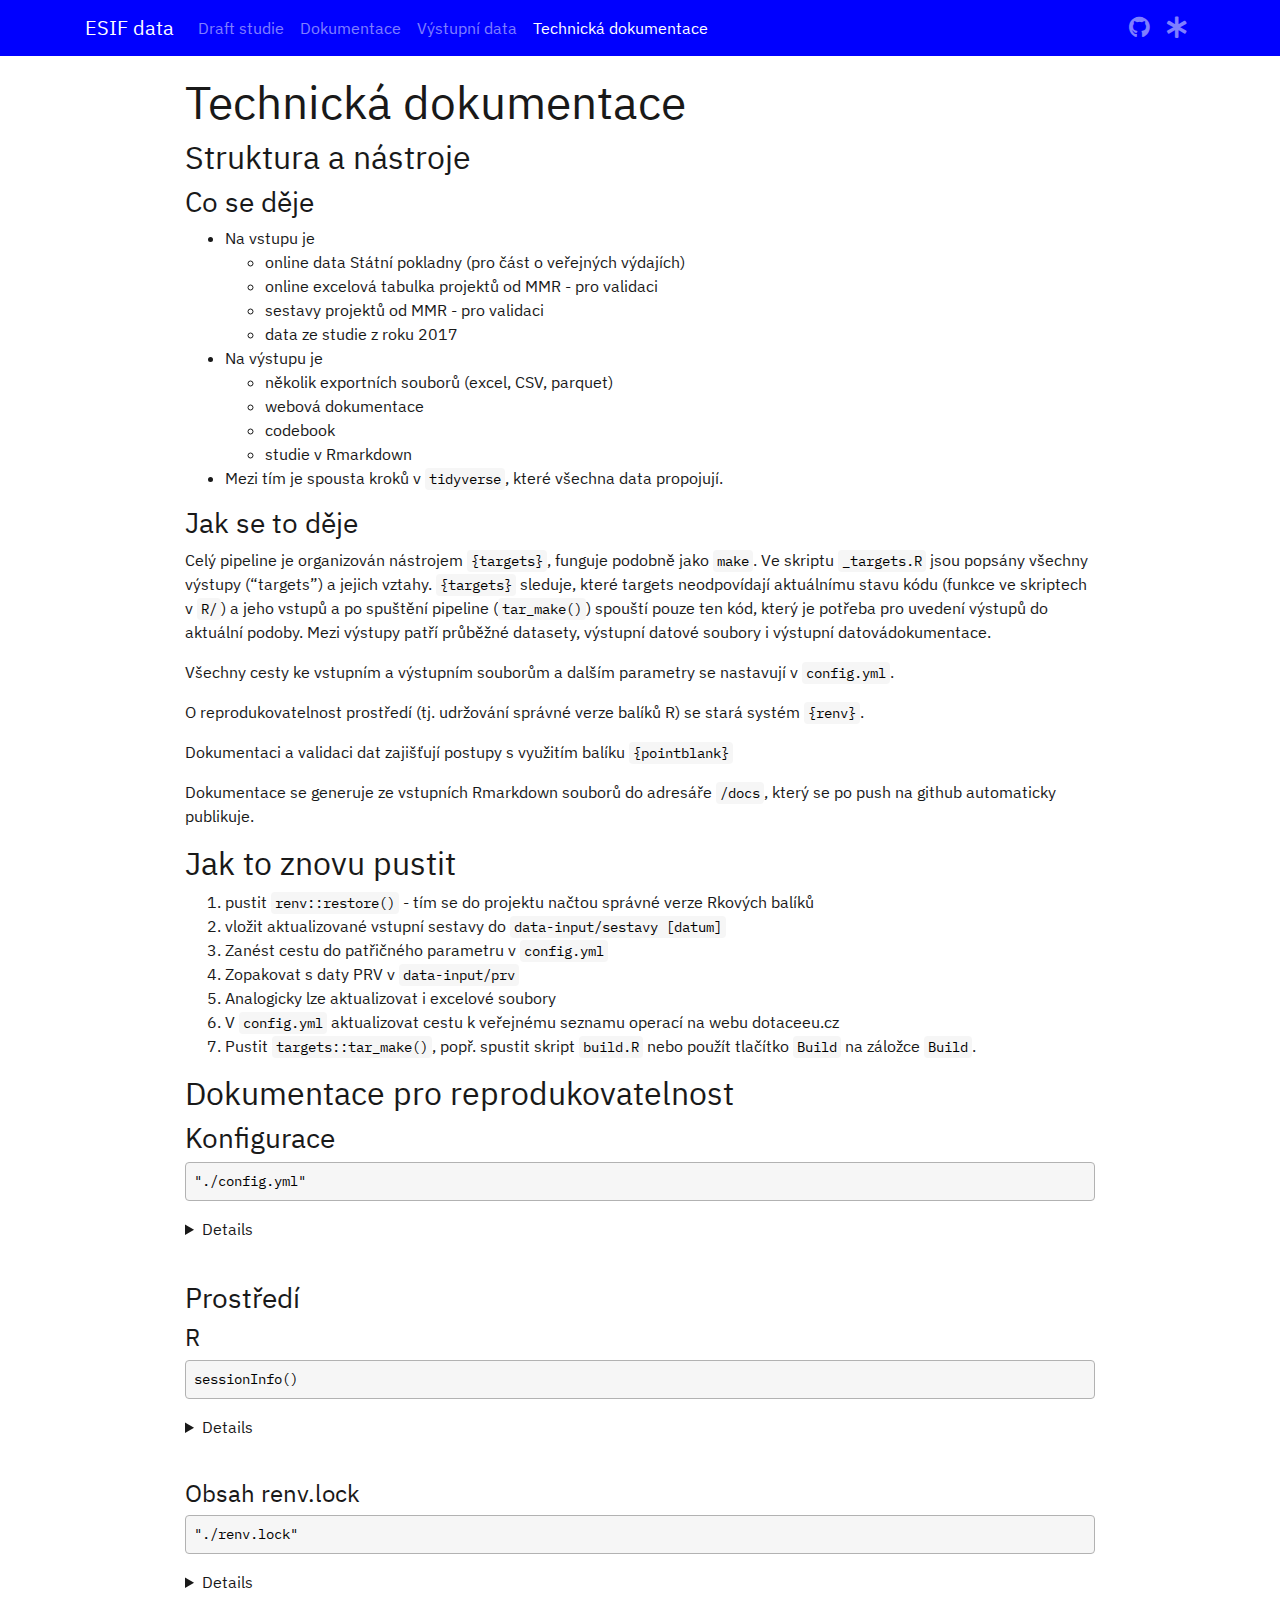
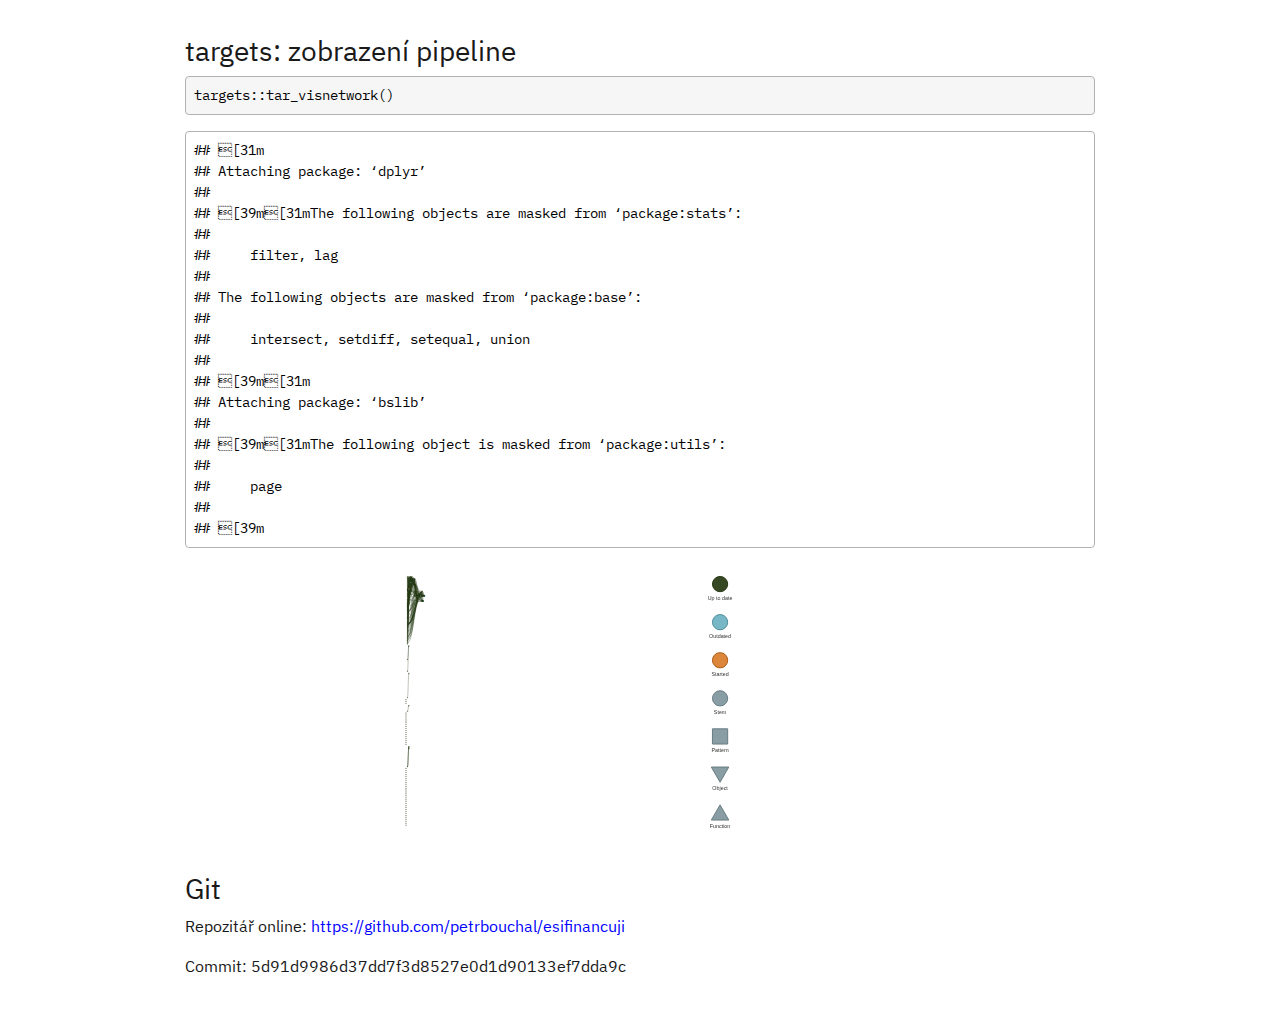
==== commit 2e2cc3f8: "fix menu" ====
--- a/docs/dev.html
+++ b/docs/dev.html
@@ -253,20 +253,8 @@
 <li>
   <a href="s_output.html">Výstupní data</a>
 </li>
-<li class="dropdown">
-  <a href="#" class="dropdown-toggle" data-toggle="dropdown" role="button" aria-expanded="false">
-    Technická dokumentace
-     
-    <span class="caret"></span>
-  </a>
-  <ul class="dropdown-menu" role="menu">
-    <li>
-      <a href="s_inputchecks.html">Validace vstupů</a>
-    </li>
-    <li>
-      <a href="dev.html">Vývojářská dokumentace</a>
-    </li>
-  </ul>
+<li>
+  <a href="dev.html">Technická dokumentace</a>
 </li>
       </ul>
       <ul class="nav navbar-nav navbar-right">
@@ -1853,12 +1841,12 @@
 ## 
 ## [39m</code></pre>
 <div id="htmlwidget-29f33bc0837365441b27" style="width:576px;height:288px;" class="visNetwork html-widget"></div>
-<script type="application/json" data-for="htmlwidget-29f33bc0837365441b27">{"x":{"nodes":{"name":["cb_codebook","cb_codebook_yaml","cb_esif_marked","cb_semisum_long","cb_semisum_long_parquet","cb_sum_hlousek_long","cb_sum_hlousek_wide","cb_sum_long","cb_sum_long_csv","cb_sum_long_parquet","cb_sum_long_xlsx","cb_sum_wide","cis_kraj","codelists","compiled_op_sum","config_yml","d_file","d_file_l","d_file_o","d_file_sf","d_id","d_id_l","d_id_o","d_id_sf","d_months","d_months_l","d_months_o","d_url","d_url_l","d_url_o","d_url_sf","d_years","d_years_l","d_years_l_ptrn","d_years_o","d_years_o_ptrn","d_years_ptrn","dt17_long","dt17_wide","ef_pub","ef_pubxls","ef_pubxls_url","efs_prv","efs_prv_annual","efs_zop","efs_zop_annual","first_report_xlsx","nastroje_zdroje","pop_obce","readme_md","s_dev_html","s_dev_rmd","s_doc_html","s_doc_rmd","s_index_html","s_output_html","s_output_rmd","s_pokladna_html","s_pokladna_rmd","s_pokladnachecks_html","s_pokladnachecks_rmd","s_readme_html","s_readme_rmd","siteconf","sitefiles","sp_central_new_arrdir","sp_central_new_ops","sp_central_old_arrdir","sp_cl","sp_cl_paths","sp_cl_urls","sp_clp","sp_local_arrdir","sp_local_grants_arrdir","sp_sf_arrdir","table_file","table_file_l","table_file_lg","table_file_o","table_file_sf","zuj_obec","usr","c_sp_years_central_new","release_questions","codelist_to_parquet","c_export_sum_pq","make_export_codebook","t_vydaje_export","t_sp_data_local","c_first_report_xlsx","nastroj_op","get_sp_monitoring","t_sp_statefunds","load_efs_zop","make_esif_sum_wide","get_stats_pop_obce","c_repo_remote","summarise_prv","summarise_zop","t_vydaje_core","openlinks","get_sp_budgetresp","c_sp_years_local","sp_load_codelist","c_export_cdbk",".__global__","c_sp_nastroj_ids_1420_ops","c_mc_xlsx_h","sp_tables_i","c_ef_obce_arrowdir","c_sest_xlsx_fin","sp_tables","c_sest_xlsx_obl","check_online","sp_base_url","sp_codelists","budget_arrow_months","c_czso_pop_table_id","yr_lbls_old","t_2017","yr_lbls","codelist_names","t_config","switch_minus","get_zuj_obec","extract_cl","sp_datasets_i","c_sp_months_sf",".__S3MethodsTable__.","c_sp_months_central_new","yr_brks","marrow","c_mc_xlsx_prv","c_sp_months_central_old","c_prv_data_path","cnf","t_public_list","export_table","c_export_dir","c_sp_months_local","get_table","t_op_compile","c_sp_local_arrowdir","t_sp_data_local_grants","c_export_sum_xlsx","c_sp_nastroj_ids_0713_ops","c_sp_nastroj_ids_0713_prv","c_sp_nastroj_ids_1420_prv","c_mc_xlsx_q","theme_studie","t_sestavy","c_export_sum_csv","c_sp_local_grants_arrowdir","c_sest_dir","c_sp_sf_arrowdir","c_sest_xlsx_zop","obdobi_to_short","make_zop_timing_plot","summarise_esif_marked","c_sp_central_arrowdir_new","t_sp_data_central_new","clrs","c_sp_central_arrowdir_old","c_hier_excel_sheet","yr_lbls_m","marrow2_dir","collect_filtered_arrow_ds","sp_datasets","yr_brks_old","c_export_detail_pq","summarise_geo_by_kraj","filter_hlousek","c_sp_years_central_old","c_hier_excel_path",".packageName","op_labels","t_sp_data_central_old","c_sest_xlsx_prj","tar_render_sitedoc","semisummarise_esif_marked","load_prv",".__NAMESPACE__.","t_sp_codelists","c_ef_pubxls_url","t_html","t_geometa","sp_get_monitoring","sp_load_codelist_named","sp_get_table_file","sp_get_codelist_url","sp_get_codelist_viewer","sp_load_table","sp_get_dataset_url","sp_get_dataset_doc","marrow_files","marrow_dir","marrow_ds","make_nastroje_zdroje","add_op_labels","sp_get_codelist_file","sp_get_dataset","get_dataset_doc","build_efs_timing","summarise_by_op","read_pubxls","sp_get_codelist","sp_get_table","get_dataset","sp_add_codelist","get_codelist","load_and_prep_budget","add_codelist","load_budget_local_grants","budget_new_ops","make_cb_esif_marked","load_budget_yearsum_central_new","load_budget_yearsum_local","load_budget_yearsum_sf","load_budget_yearsum_central_old"],"type":["stem","stem","stem","stem","stem","stem","stem","stem","stem","stem","stem","stem","stem","stem","stem","stem","pattern","pattern","pattern","pattern","stem","stem","stem","stem","stem","stem","stem","pattern","pattern","pattern","pattern","stem","stem","pattern","stem","pattern","pattern","stem","stem","stem","stem","stem","stem","stem","stem","stem","stem","stem","stem","stem","stem","stem","stem","stem","stem","stem","stem","stem","stem","stem","stem","stem","stem","stem","stem","stem","stem","stem","pattern","pattern","pattern","pattern","stem","stem","stem","pattern","pattern","pattern","pattern","pattern","stem","object","object","function","function","object","function","object","object","object","object","function","object","function","function","function","object","function","function","object","function","function","object","function","object","object","object","object","object","object","object","object","object","function","object","object","function","object","object","object","object","object","object","function","function","function","object","object","object","object","object","function","object","object","object","object","object","function","object","object","function","object","object","object","object","object","object","object","object","function","object","object","object","object","object","object","function","function","function","object","object","object","object","object","object","function","function","object","object","object","function","function","object","object","object","object","object","object","function","function","function","object","object","object","object","object","function","function","function","function","function","function","function","function","function","function","function","function","function","function","function","function","function","function","function","function","function","function","function","function","function","function","function","function","function","function","function","function","function"],"status":["uptodate","uptodate","uptodate","uptodate","uptodate","uptodate","uptodate","uptodate","uptodate","uptodate","uptodate","uptodate","uptodate","uptodate","uptodate","uptodate","uptodate","uptodate","uptodate","uptodate","uptodate","uptodate","uptodate","uptodate","uptodate","uptodate","uptodate","uptodate","uptodate","uptodate","uptodate","uptodate","uptodate","uptodate","uptodate","uptodate","uptodate","uptodate","uptodate","uptodate","uptodate","uptodate","uptodate","uptodate","uptodate","uptodate","uptodate","uptodate","uptodate","outdated","started","uptodate","outdated","uptodate","uptodate","outdated","uptodate","outdated","outdated","outdated","uptodate","uptodate","uptodate","uptodate","uptodate","uptodate","uptodate","uptodate","uptodate","uptodate","uptodate","uptodate","uptodate","uptodate","uptodate","uptodate","uptodate","uptodate","uptodate","uptodate","uptodate","uptodate","uptodate","uptodate","uptodate","uptodate","uptodate","uptodate","uptodate","uptodate","uptodate","uptodate","uptodate","uptodate","uptodate","uptodate","uptodate","uptodate","uptodate","uptodate","uptodate","uptodate","uptodate","uptodate","uptodate","uptodate","uptodate","uptodate","uptodate","uptodate","uptodate","uptodate","uptodate","uptodate","uptodate","uptodate","uptodate","uptodate","uptodate","uptodate","uptodate","uptodate","uptodate","uptodate","uptodate","uptodate","uptodate","uptodate","uptodate","uptodate","uptodate","uptodate","uptodate","uptodate","uptodate","uptodate","uptodate","uptodate","uptodate","uptodate","uptodate","uptodate","uptodate","uptodate","uptodate","uptodate","uptodate","uptodate","uptodate","uptodate","uptodate","uptodate","uptodate","uptodate","uptodate","uptodate","uptodate","uptodate","uptodate","uptodate","uptodate","uptodate","uptodate","uptodate","uptodate","uptodate","uptodate","uptodate","uptodate","uptodate","uptodate","uptodate","uptodate","uptodate","uptodate","uptodate","uptodate","uptodate","uptodate","uptodate","uptodate","uptodate","uptodate","uptodate","uptodate","uptodate","uptodate","uptodate","uptodate","uptodate","uptodate","uptodate","uptodate","uptodate","uptodate","uptodate","uptodate","uptodate","uptodate","uptodate","uptodate","uptodate","uptodate","uptodate","uptodate","uptodate","uptodate","uptodate","uptodate","uptodate","uptodate","uptodate","uptodate","uptodate","uptodate","uptodate","uptodate","uptodate","uptodate"],"seconds":[1.939,0.007,5.359,0.813,0.177,9.424,0.046,7.907,1.417,0.019,0.248,0.054,1.752,1.185,0.191,1.442,0,0.035,0.068,1.864,0,1.236,0.003,2.622,0.001,0.002,0.001,0.344,0.569,0.281,0.634,0.005,0.001,0,0.004,0,0,1.67,2.559,9.352,19.573,1.546,0.956,0.194,4.544,121.347,1.712,0.015,8.649,0.431,13.818,1.276,3.463,0.004,0.006,7.491,1.221,33.813,1.426,9.822,1.669,1.982,1.084,1.022,1.396,908.707,2.273,299.206,0.386,4.635,0.772,0.088,732.994,6.723,11.054,0,0.025,1.311,0.015,0.048,4.594,null,null,null,null,null,null,null,null,null,null,null,null,null,null,null,null,null,null,null,null,null,null,null,null,null,null,null,null,null,null,null,null,null,null,null,null,null,null,null,null,null,null,null,null,null,null,null,null,null,null,null,null,null,null,null,null,null,null,null,null,null,null,null,null,null,null,null,null,null,null,null,null,null,null,null,null,null,null,null,null,null,null,null,null,null,null,null,null,null,null,null,null,null,null,null,null,null,null,null,null,null,null,null,null,null,null,null,null,null,null,null,null,null,null,null,null,null,null,null,null,null,null,null,null,null,null,null,null,null,null,null,null,null,null,null,null,null,null],"bytes":[738779,2909,2893341,737006,643209,52688,70622,63323,1493399,73373,291867,85938,837,145,3085,2524,0,180730223,2592095,107135,57,55,55,56,48,48,48,0,0,0,0,102,102,0,102,0,0,138971,176403,13596201,70269952,0,670136,213911,2840699,1747156,1032584,253,40217,2328,110759,2762,11303,582,10409,38206,2287,24577,22414,41049,3147,10409,2516,1280,160,256,1892534,224,4380,150397417,0,8287,416,416,256,0,1171385894,27343687,10321052,383273,38162,null,null,null,null,null,null,null,null,null,null,null,null,null,null,null,null,null,null,null,null,null,null,null,null,null,null,null,null,null,null,null,null,null,null,null,null,null,null,null,null,null,null,null,null,null,null,null,null,null,null,null,null,null,null,null,null,null,null,null,null,null,null,null,null,null,null,null,null,null,null,null,null,null,null,null,null,null,null,null,null,null,null,null,null,null,null,null,null,null,null,null,null,null,null,null,null,null,null,null,null,null,null,null,null,null,null,null,null,null,null,null,null,null,null,null,null,null,null,null,null,null,null,null,null,null,null,null,null,null,null,null,null,null,null,null,null,null,null],"branches":[null,null,null,null,null,null,null,null,null,null,null,null,null,null,null,null,6,11,5,6,null,null,null,null,null,null,null,6,11,5,6,null,null,11,null,5,6,null,null,null,null,null,null,null,null,null,null,null,null,null,null,null,null,null,null,null,null,null,null,null,null,null,null,null,null,null,null,null,12,12,12,12,null,null,null,6,11,11,5,6,null,null,null,null,null,null,null,null,null,null,null,null,null,null,null,null,null,null,null,null,null,null,null,null,null,null,null,null,null,null,null,null,null,null,null,null,null,null,null,null,null,null,null,null,null,null,null,null,null,null,null,null,null,null,null,null,null,null,null,null,null,null,null,null,null,null,null,null,null,null,null,null,null,null,null,null,null,null,null,null,null,null,null,null,null,null,null,null,null,null,null,null,null,null,null,null,null,null,null,null,null,null,null,null,null,null,null,null,null,null,null,null,null,null,null,null,null,null,null,null,null,null,null,null,null,null,null,null,null,null,null,null,null,null,null,null,null,null,null],"id":["cb_codebook","cb_codebook_yaml","cb_esif_marked","cb_semisum_long","cb_semisum_long_parquet","cb_sum_hlousek_long","cb_sum_hlousek_wide","cb_sum_long","cb_sum_long_csv","cb_sum_long_parquet","cb_sum_long_xlsx","cb_sum_wide","cis_kraj","codelists","compiled_op_sum","config_yml","d_file","d_file_l","d_file_o","d_file_sf","d_id","d_id_l","d_id_o","d_id_sf","d_months","d_months_l","d_months_o","d_url","d_url_l","d_url_o","d_url_sf","d_years","d_years_l","d_years_l_ptrn","d_years_o","d_years_o_ptrn","d_years_ptrn","dt17_long","dt17_wide","ef_pub","ef_pubxls","ef_pubxls_url","efs_prv","efs_prv_annual","efs_zop","efs_zop_annual","first_report_xlsx","nastroje_zdroje","pop_obce","readme_md","s_dev_html","s_dev_rmd","s_doc_html","s_doc_rmd","s_index_html","s_output_html","s_output_rmd","s_pokladna_html","s_pokladna_rmd","s_pokladnachecks_html","s_pokladnachecks_rmd","s_readme_html","s_readme_rmd","siteconf","sitefiles","sp_central_new_arrdir","sp_central_new_ops","sp_central_old_arrdir","sp_cl","sp_cl_paths","sp_cl_urls","sp_clp","sp_local_arrdir","sp_local_grants_arrdir","sp_sf_arrdir","table_file","table_file_l","table_file_lg","table_file_o","table_file_sf","zuj_obec","usr","c_sp_years_central_new","release_questions","codelist_to_parquet","c_export_sum_pq","make_export_codebook","t_vydaje_export","t_sp_data_local","c_first_report_xlsx","nastroj_op","get_sp_monitoring","t_sp_statefunds","load_efs_zop","make_esif_sum_wide","get_stats_pop_obce","c_repo_remote","summarise_prv","summarise_zop","t_vydaje_core","openlinks","get_sp_budgetresp","c_sp_years_local","sp_load_codelist","c_export_cdbk",".__global__","c_sp_nastroj_ids_1420_ops","c_mc_xlsx_h","sp_tables_i","c_ef_obce_arrowdir","c_sest_xlsx_fin","sp_tables","c_sest_xlsx_obl","check_online","sp_base_url","sp_codelists","budget_arrow_months","c_czso_pop_table_id","yr_lbls_old","t_2017","yr_lbls","codelist_names","t_config","switch_minus","get_zuj_obec","extract_cl","sp_datasets_i","c_sp_months_sf",".__S3MethodsTable__.","c_sp_months_central_new","yr_brks","marrow","c_mc_xlsx_prv","c_sp_months_central_old","c_prv_data_path","cnf","t_public_list","export_table","c_export_dir","c_sp_months_local","get_table","t_op_compile","c_sp_local_arrowdir","t_sp_data_local_grants","c_export_sum_xlsx","c_sp_nastroj_ids_0713_ops","c_sp_nastroj_ids_0713_prv","c_sp_nastroj_ids_1420_prv","c_mc_xlsx_q","theme_studie","t_sestavy","c_export_sum_csv","c_sp_local_grants_arrowdir","c_sest_dir","c_sp_sf_arrowdir","c_sest_xlsx_zop","obdobi_to_short","make_zop_timing_plot","summarise_esif_marked","c_sp_central_arrowdir_new","t_sp_data_central_new","clrs","c_sp_central_arrowdir_old","c_hier_excel_sheet","yr_lbls_m","marrow2_dir","collect_filtered_arrow_ds","sp_datasets","yr_brks_old","c_export_detail_pq","summarise_geo_by_kraj","filter_hlousek","c_sp_years_central_old","c_hier_excel_path",".packageName","op_labels","t_sp_data_central_old","c_sest_xlsx_prj","tar_render_sitedoc","semisummarise_esif_marked","load_prv",".__NAMESPACE__.","t_sp_codelists","c_ef_pubxls_url","t_html","t_geometa","sp_get_monitoring","sp_load_codelist_named","sp_get_table_file","sp_get_codelist_url","sp_get_codelist_viewer","sp_load_table","sp_get_dataset_url","sp_get_dataset_doc","marrow_files","marrow_dir","marrow_ds","make_nastroje_zdroje","add_op_labels","sp_get_codelist_file","sp_get_dataset","get_dataset_doc","build_efs_timing","summarise_by_op","read_pubxls","sp_get_codelist","sp_get_table","get_dataset","sp_add_codelist","get_codelist","load_and_prep_budget","add_codelist","load_budget_local_grants","budget_new_ops","make_cb_esif_marked","load_budget_yearsum_central_new","load_budget_yearsum_local","load_budget_yearsum_sf","load_budget_yearsum_central_old"],"label":["cb_codebook","cb_codebook_yaml","cb_esif_marked","cb_semisum_long","cb_semisum_long_parquet","cb_sum_hlousek_long","cb_sum_hlousek_wide","cb_sum_long","cb_sum_long_csv","cb_sum_long_parquet","cb_sum_long_xlsx","cb_sum_wide","cis_kraj","codelists","compiled_op_sum","config_yml","d_file","d_file_l","d_file_o","d_file_sf","d_id","d_id_l","d_id_o","d_id_sf","d_months","d_months_l","d_months_o","d_url","d_url_l","d_url_o","d_url_sf","d_years","d_years_l","d_years_l_ptrn","d_years_o","d_years_o_ptrn","d_years_ptrn","dt17_long","dt17_wide","ef_pub","ef_pubxls","ef_pubxls_url","efs_prv","efs_prv_annual","efs_zop","efs_zop_annual","first_report_xlsx","nastroje_zdroje","pop_obce","readme_md","s_dev_html","s_dev_rmd","s_doc_html","s_doc_rmd","s_index_html","s_output_html","s_output_rmd","s_pokladna_html","s_pokladna_rmd","s_pokladnachecks_html","s_pokladnachecks_rmd","s_readme_html","s_readme_rmd","siteconf","sitefiles","sp_central_new_arrdir","sp_central_new_ops","sp_central_old_arrdir","sp_cl","sp_cl_paths","sp_cl_urls","sp_clp","sp_local_arrdir","sp_local_grants_arrdir","sp_sf_arrdir","table_file","table_file_l","table_file_lg","table_file_o","table_file_sf","zuj_obec","usr","c_sp_years_central_new","release_questions","codelist_to_parquet","c_export_sum_pq","make_export_codebook","t_vydaje_export","t_sp_data_local","c_first_report_xlsx","nastroj_op","get_sp_monitoring","t_sp_statefunds","load_efs_zop","make_esif_sum_wide","get_stats_pop_obce","c_repo_remote","summarise_prv","summarise_zop","t_vydaje_core","openlinks","get_sp_budgetresp","c_sp_years_local","sp_load_codelist","c_export_cdbk",".__global__","c_sp_nastroj_ids_1420_ops","c_mc_xlsx_h","sp_tables_i","c_ef_obce_arrowdir","c_sest_xlsx_fin","sp_tables","c_sest_xlsx_obl","check_online","sp_base_url","sp_codelists","budget_arrow_months","c_czso_pop_table_id","yr_lbls_old","t_2017","yr_lbls","codelist_names","t_config","switch_minus","get_zuj_obec","extract_cl","sp_datasets_i","c_sp_months_sf",".__S3MethodsTable__.","c_sp_months_central_new","yr_brks","marrow","c_mc_xlsx_prv","c_sp_months_central_old","c_prv_data_path","cnf","t_public_list","export_table","c_export_dir","c_sp_months_local","get_table","t_op_compile","c_sp_local_arrowdir","t_sp_data_local_grants","c_export_sum_xlsx","c_sp_nastroj_ids_0713_ops","c_sp_nastroj_ids_0713_prv","c_sp_nastroj_ids_1420_prv","c_mc_xlsx_q","theme_studie","t_sestavy","c_export_sum_csv","c_sp_local_grants_arrowdir","c_sest_dir","c_sp_sf_arrowdir","c_sest_xlsx_zop","obdobi_to_short","make_zop_timing_plot","summarise_esif_marked","c_sp_central_arrowdir_new","t_sp_data_central_new","clrs","c_sp_central_arrowdir_old","c_hier_excel_sheet","yr_lbls_m","marrow2_dir","collect_filtered_arrow_ds","sp_datasets","yr_brks_old","c_export_detail_pq","summarise_geo_by_kraj","filter_hlousek","c_sp_years_central_old","c_hier_excel_path",".packageName","op_labels","t_sp_data_central_old","c_sest_xlsx_prj","tar_render_sitedoc","semisummarise_esif_marked","load_prv",".__NAMESPACE__.","t_sp_codelists","c_ef_pubxls_url","t_html","t_geometa","sp_get_monitoring","sp_load_codelist_named","sp_get_table_file","sp_get_codelist_url","sp_get_codelist_viewer","sp_load_table","sp_get_dataset_url","sp_get_dataset_doc","marrow_files","marrow_dir","marrow_ds","make_nastroje_zdroje","add_op_labels","sp_get_codelist_file","sp_get_dataset","get_dataset_doc","build_efs_timing","summarise_by_op","read_pubxls","sp_get_codelist","sp_get_table","get_dataset","sp_add_codelist","get_codelist","load_and_prep_budget","add_codelist","load_budget_local_grants","budget_new_ops","make_cb_esif_marked","load_budget_yearsum_central_new","load_budget_yearsum_local","load_budget_yearsum_sf","load_budget_yearsum_central_old"],"level":[11,12,9,10,11,10,11,10,11,11,11,11,1,2,4,1,5,5,5,5,1,1,1,1,2,2,2,4,4,4,4,2,2,3,2,3,3,4,3,4,2,1,2,3,2,3,2,6,2,3,2,1,2,1,3,13,1,12,1,10,1,2,1,1,1,8,9,8,5,4,3,6,8,7,8,6,6,6,6,6,2,1,1,0,1,1,1,0,0,1,1,1,0,1,1,1,0,1,1,0,0,0,1,1,1,0,1,0,1,0,0,0,0,1,1,1,1,1,0,0,0,1,0,1,1,1,1,1,0,1,0,1,0,1,1,0,0,1,1,1,0,0,1,0,1,1,1,1,0,0,0,1,1,1,1,1,0,0,1,1,0,0,1,0,0,0,0,0,0,1,0,1,1,0,0,1,0,0,0,1,1,0,0,0,0,0,2,2,2,2,2,2,2,2,2,2,2,2,2,3,3,3,3,3,3,4,4,4,5,5,6,6,6,6,6,7,7,7,7],"color":["#354823","#354823","#354823","#354823","#354823","#354823","#354823","#354823","#354823","#354823","#354823","#354823","#354823","#354823","#354823","#354823","#354823","#354823","#354823","#354823","#354823","#354823","#354823","#354823","#354823","#354823","#354823","#354823","#354823","#354823","#354823","#354823","#354823","#354823","#354823","#354823","#354823","#354823","#354823","#354823","#354823","#354823","#354823","#354823","#354823","#354823","#354823","#354823","#354823","#78B7C5","#DC863B","#354823","#78B7C5","#354823","#354823","#78B7C5","#354823","#78B7C5","#78B7C5","#78B7C5","#354823","#354823","#354823","#354823","#354823","#354823","#354823","#354823","#354823","#354823","#354823","#354823","#354823","#354823","#354823","#354823","#354823","#354823","#354823","#354823","#354823","#354823","#354823","#354823","#354823","#354823","#354823","#354823","#354823","#354823","#354823","#354823","#354823","#354823","#354823","#354823","#354823","#354823","#354823","#354823","#354823","#354823","#354823","#354823","#354823","#354823","#354823","#354823","#354823","#354823","#354823","#354823","#354823","#354823","#354823","#354823","#354823","#354823","#354823","#354823","#354823","#354823","#354823","#354823","#354823","#354823","#354823","#354823","#354823","#354823","#354823","#354823","#354823","#354823","#354823","#354823","#354823","#354823","#354823","#354823","#354823","#354823","#354823","#354823","#354823","#354823","#354823","#354823","#354823","#354823","#354823","#354823","#354823","#354823","#354823","#354823","#354823","#354823","#354823","#354823","#354823","#354823","#354823","#354823","#354823","#354823","#354823","#354823","#354823","#354823","#354823","#354823","#354823","#354823","#354823","#354823","#354823","#354823","#354823","#354823","#354823","#354823","#354823","#354823","#354823","#354823","#354823","#354823","#354823","#354823","#354823","#354823","#354823","#354823","#354823","#354823","#354823","#354823","#354823","#354823","#354823","#354823","#354823","#354823","#354823","#354823","#354823","#354823","#354823","#354823","#354823","#354823","#354823","#354823","#354823","#354823","#354823","#354823","#354823"],"shape":["dot","dot","dot","dot","dot","dot","dot","dot","dot","dot","dot","dot","dot","dot","dot","dot","square","square","square","square","dot","dot","dot","dot","dot","dot","dot","square","square","square","square","dot","dot","square","dot","square","square","dot","dot","dot","dot","dot","dot","dot","dot","dot","dot","dot","dot","dot","dot","dot","dot","dot","dot","dot","dot","dot","dot","dot","dot","dot","dot","dot","dot","dot","dot","dot","square","square","square","square","dot","dot","dot","square","square","square","square","square","dot","triangleDown","triangleDown","triangle","triangle","triangleDown","triangle","triangleDown","triangleDown","triangleDown","triangleDown","triangle","triangleDown","triangle","triangle","triangle","triangleDown","triangle","triangle","triangleDown","triangle","triangle","triangleDown","triangle","triangleDown","triangleDown","triangleDown","triangleDown","triangleDown","triangleDown","triangleDown","triangleDown","triangleDown","triangle","triangleDown","triangleDown","triangle","triangleDown","triangleDown","triangleDown","triangleDown","triangleDown","triangleDown","triangle","triangle","triangle","triangleDown","triangleDown","triangleDown","triangleDown","triangleDown","triangle","triangleDown","triangleDown","triangleDown","triangleDown","triangleDown","triangle","triangleDown","triangleDown","triangle","triangleDown","triangleDown","triangleDown","triangleDown","triangleDown","triangleDown","triangleDown","triangleDown","triangle","triangleDown","triangleDown","triangleDown","triangleDown","triangleDown","triangleDown","triangle","triangle","triangle","triangleDown","triangleDown","triangleDown","triangleDown","triangleDown","triangleDown","triangle","triangle","triangleDown","triangleDown","triangleDown","triangle","triangle","triangleDown","triangleDown","triangleDown","triangleDown","triangleDown","triangleDown","triangle","triangle","triangle","triangleDown","triangleDown","triangleDown","triangleDown","triangleDown","triangle","triangle","triangle","triangle","triangle","triangle","triangle","triangle","triangle","triangle","triangle","triangle","triangle","triangle","triangle","triangle","triangle","triangle","triangle","triangle","triangle","triangle","triangle","triangle","triangle","triangle","triangle","triangle","triangle","triangle","triangle","triangle","triangle"]},"edges":{"from":["sp_add_codelist","sp_add_codelist","sp_add_codelist","sp_add_codelist","sp_add_codelist","load_and_prep_budget","load_and_prep_budget","load_and_prep_budget","load_and_prep_budget","usr","usr","usr","sp_get_codelist","sp_get_codelist","get_sp_monitoring","sp_get_codelist_file","sp_load_codelist","sp_load_codelist","c_sp_nastroj_ids_1420_ops","sp_tables_i","sp_tables_i","sp_get_table_file","check_online","check_online","check_online","sp_base_url","sp_codelists","sp_codelists","sp_get_codelist_url","sp_get_dataset","sp_get_dataset","sp_load_table","sp_load_table","switch_minus","extract_cl","extract_cl","sp_datasets_i","sp_datasets_i","marrow","marrow","marrow","add_op_labels","add_op_labels","add_op_labels","add_op_labels","sp_get_dataset_url","c_sp_nastroj_ids_0713_ops","c_sp_nastroj_ids_0713_prv","c_sp_nastroj_ids_1420_prv","sp_get_dataset_doc","op_labels","efs_prv","summarise_prv","c_czso_pop_table_id","get_stats_pop_obce","d_file","sp_get_table_file","budget_arrow_months","c_sp_months_sf","c_sp_sf_arrowdir","load_budget_yearsum_sf","sp_cl","table_file_sf","d_id","d_months","d_years_ptrn","sp_get_dataset_url","d_file_l","sp_get_table_file","c_sp_years_central_new","ef_pubxls_url","cb_sum_long","make_esif_sum_wide","cb_sum_hlousek_long","make_esif_sum_wide","cb_codebook","cb_codebook_yaml","cb_semisum_long","cb_semisum_long_parquet","cb_sum_long","cb_sum_long_csv","cb_sum_long_parquet","cb_sum_long_xlsx","config_yml","ef_pub","s_output_rmd","siteconf","sitefiles","d_id_l","d_months_l","d_url_l","d_years_l","sp_get_dataset","d_id_o","d_months_o","d_url_o","d_years_o","sp_get_dataset","budget_arrow_months","c_sp_central_arrowdir_old","c_sp_months_central_old","load_budget_yearsum_central_old","sp_cl","table_file_o","budget_arrow_months","c_sp_local_grants_arrowdir","c_sp_months_local","load_budget_local_grants","sp_cl","table_file_lg","cb_esif_marked","summarise_esif_marked","s_dev_rmd","siteconf","sitefiles","cb_esif_marked","cb_sum_hlousek_long","cb_sum_hlousek_wide","cb_sum_long","cb_sum_wide","compiled_op_sum","dt17_long","dt17_wide","s_pokladna_rmd","siteconf","sitefiles","sp_central_new_arrdir","sp_cl","sp_local_arrdir","sp_sf_arrdir","d_id_sf","d_months","d_years_ptrn","sp_get_dataset_url","config_yml","s_doc_rmd","siteconf","sitefiles","c_export_dir","c_export_sum_xlsx","cb_sum_long","export_table","d_years_o","d_id_l","d_months_l","d_years_l_ptrn","sp_get_dataset_url","d_id_o","d_months_o","d_years_o_ptrn","sp_get_dataset_url","sp_cl_paths","sp_load_codelist_named","efs_zop","summarise_zop","s_readme_html","s_readme_rmd","ef_pubxls","read_pubxls","c_sest_dir","c_sest_xlsx_zop","load_efs_zop","cb_esif_marked","semisummarise_esif_marked","codelist_to_parquet","codelists","sp_cl","d_id","d_months","d_url","d_years","sp_get_dataset","sp_cl_urls","sp_get_codelist_file","c_sp_months_local","c_sp_months_central_old","c_export_detail_pq","c_export_dir","cb_semisum_long","export_table","c_sp_months_central_new","budget_arrow_months","c_sp_local_arrowdir","c_sp_months_local","load_budget_yearsum_local","sp_cl","table_file_l","c_export_dir","c_export_sum_pq","cb_sum_long","export_table","d_years","budget_arrow_months","c_sp_central_arrowdir_new","c_sp_months_central_new","load_budget_yearsum_central_new","sp_cl","table_file","d_file_sf","sp_get_table_file","c_export_cdbk","c_export_dir","cb_codebook","cb_semisum_long","c_sp_years_local","d_years_l","c_sp_years_central_old","codelist_names","config_yml","s_readme_rmd","siteconf","sitefiles","d_id_sf","d_months","d_url_sf","d_years","sp_get_dataset","dt17_wide","budget_new_ops","nastroj_op","sp_central_new_arrdir","sp_cl","s_readme_html","s_readme_rmd","siteconf","sitefiles","make_nastroje_zdroje","sp_cl","make_cb_esif_marked","nastroje_zdroje","sp_central_new_arrdir","sp_cl","efs_prv_annual","efs_zop_annual","summarise_by_op","codelists","sp_get_codelist_url","c_prv_data_path","cis_kraj","load_prv","cb_esif_marked","filter_hlousek","summarise_esif_marked","first_report_xlsx","efs_zop","s_pokladnachecks_rmd","siteconf","sitefiles","sp_central_new_arrdir","sp_central_new_ops","sp_central_old_arrdir","sp_cl","sp_local_arrdir","sp_local_grants_arrdir","c_first_report_xlsx","d_file_l","sp_get_table_file","c_export_dir","c_export_sum_csv","cb_sum_long","export_table","d_file_o","sp_get_table_file","get_zuj_obec","cb_semisum_long","make_export_codebook"],"to":["load_and_prep_budget","add_codelist","load_budget_local_grants","budget_new_ops","make_cb_esif_marked","load_budget_yearsum_central_new","load_budget_yearsum_local","load_budget_yearsum_sf","load_budget_yearsum_central_old","sp_get_codelist_file","sp_get_dataset","sp_get_dataset_doc","sp_add_codelist","get_codelist","sp_get_monitoring","sp_get_codelist","sp_get_codelist","sp_load_codelist_named","make_nastroje_zdroje","sp_get_table_file","sp_get_table","sp_get_table","sp_get_codelist_url","sp_get_dataset_url","sp_get_dataset_doc","sp_get_codelist_url","sp_get_codelist_url","sp_get_codelist_viewer","sp_get_codelist_file","sp_get_table","get_dataset","sp_get_table","load_budget_local_grants","sp_load_table","make_nastroje_zdroje","make_cb_esif_marked","sp_get_dataset_url","sp_get_dataset_doc","marrow_files","marrow_dir","marrow_ds","build_efs_timing","budget_new_ops","summarise_by_op","read_pubxls","sp_get_dataset","make_nastroje_zdroje","make_nastroje_zdroje","make_nastroje_zdroje","get_dataset_doc","add_op_labels","efs_prv_annual","efs_prv_annual","pop_obce","pop_obce","table_file","table_file","sp_sf_arrdir","sp_sf_arrdir","sp_sf_arrdir","sp_sf_arrdir","sp_sf_arrdir","sp_sf_arrdir","d_url","d_url","d_url","d_url","table_file_lg","table_file_lg","d_years","ef_pubxls","cb_sum_wide","cb_sum_wide","cb_sum_hlousek_wide","cb_sum_hlousek_wide","s_output_html","s_output_html","s_output_html","s_output_html","s_output_html","s_output_html","s_output_html","s_output_html","s_output_html","s_output_html","s_output_html","s_output_html","s_output_html","d_file_l","d_file_l","d_file_l","d_file_l","d_file_l","d_file_o","d_file_o","d_file_o","d_file_o","d_file_o","sp_central_old_arrdir","sp_central_old_arrdir","sp_central_old_arrdir","sp_central_old_arrdir","sp_central_old_arrdir","sp_central_old_arrdir","sp_local_grants_arrdir","sp_local_grants_arrdir","sp_local_grants_arrdir","sp_local_grants_arrdir","sp_local_grants_arrdir","sp_local_grants_arrdir","cb_sum_long","cb_sum_long","s_dev_html","s_dev_html","s_dev_html","s_pokladna_html","s_pokladna_html","s_pokladna_html","s_pokladna_html","s_pokladna_html","s_pokladna_html","s_pokladna_html","s_pokladna_html","s_pokladna_html","s_pokladna_html","s_pokladna_html","s_pokladna_html","s_pokladna_html","s_pokladna_html","s_pokladna_html","d_url_sf","d_url_sf","d_url_sf","d_url_sf","s_doc_html","s_doc_html","s_doc_html","s_doc_html","cb_sum_long_xlsx","cb_sum_long_xlsx","cb_sum_long_xlsx","cb_sum_long_xlsx","d_years_o_ptrn","d_url_l","d_url_l","d_url_l","d_url_l","d_url_o","d_url_o","d_url_o","d_url_o","sp_cl","sp_cl","efs_zop_annual","efs_zop_annual","s_index_html","s_index_html","ef_pub","ef_pub","efs_zop","efs_zop","efs_zop","cb_semisum_long","cb_semisum_long","sp_clp","sp_clp","sp_clp","d_file","d_file","d_file","d_file","d_file","sp_cl_paths","sp_cl_paths","d_months_l","d_months_o","cb_semisum_long_parquet","cb_semisum_long_parquet","cb_semisum_long_parquet","cb_semisum_long_parquet","d_months","sp_local_arrdir","sp_local_arrdir","sp_local_arrdir","sp_local_arrdir","sp_local_arrdir","sp_local_arrdir","cb_sum_long_parquet","cb_sum_long_parquet","cb_sum_long_parquet","cb_sum_long_parquet","d_years_ptrn","sp_central_new_arrdir","sp_central_new_arrdir","sp_central_new_arrdir","sp_central_new_arrdir","sp_central_new_arrdir","sp_central_new_arrdir","table_file_sf","table_file_sf","cb_codebook_yaml","cb_codebook_yaml","cb_codebook_yaml","cb_codebook_yaml","d_years_l","d_years_l_ptrn","d_years_o","codelists","s_readme_html","s_readme_html","s_readme_html","s_readme_html","d_file_sf","d_file_sf","d_file_sf","d_file_sf","d_file_sf","dt17_long","sp_central_new_ops","sp_central_new_ops","sp_central_new_ops","sp_central_new_ops","readme_md","readme_md","readme_md","readme_md","nastroje_zdroje","nastroje_zdroje","cb_esif_marked","cb_esif_marked","cb_esif_marked","cb_esif_marked","compiled_op_sum","compiled_op_sum","compiled_op_sum","sp_cl_urls","sp_cl_urls","efs_prv","efs_prv","efs_prv","cb_sum_hlousek_long","cb_sum_hlousek_long","cb_sum_hlousek_long","dt17_wide","s_pokladnachecks_html","s_pokladnachecks_html","s_pokladnachecks_html","s_pokladnachecks_html","s_pokladnachecks_html","s_pokladnachecks_html","s_pokladnachecks_html","s_pokladnachecks_html","s_pokladnachecks_html","s_pokladnachecks_html","first_report_xlsx","table_file_l","table_file_l","cb_sum_long_csv","cb_sum_long_csv","cb_sum_long_csv","cb_sum_long_csv","table_file_o","table_file_o","zuj_obec","cb_codebook","cb_codebook"],"arrows":["to","to","to","to","to","to","to","to","to","to","to","to","to","to","to","to","to","to","to","to","to","to","to","to","to","to","to","to","to","to","to","to","to","to","to","to","to","to","to","to","to","to","to","to","to","to","to","to","to","to","to","to","to","to","to","to","to","to","to","to","to","to","to","to","to","to","to","to","to","to","to","to","to","to","to","to","to","to","to","to","to","to","to","to","to","to","to","to","to","to","to","to","to","to","to","to","to","to","to","to","to","to","to","to","to","to","to","to","to","to","to","to","to","to","to","to","to","to","to","to","to","to","to","to","to","to","to","to","to","to","to","to","to","to","to","to","to","to","to","to","to","to","to","to","to","to","to","to","to","to","to","to","to","to","to","to","to","to","to","to","to","to","to","to","to","to","to","to","to","to","to","to","to","to","to","to","to","to","to","to","to","to","to","to","to","to","to","to","to","to","to","to","to","to","to","to","to","to","to","to","to","to","to","to","to","to","to","to","to","to","to","to","to","to","to","to","to","to","to","to","to","to","to","to","to","to","to","to","to","to","to","to","to","to","to","to","to","to","to","to","to","to","to","to","to","to","to","to","to","to","to","to","to","to","to","to","to","to","to","to","to","to","to","to","to","to"]},"nodesToDataframe":true,"edgesToDataframe":true,"options":{"width":"100%","height":"100%","nodes":{"shape":"dot","physics":false},"manipulation":{"enabled":false},"edges":{"smooth":{"type":"cubicBezier","forceDirection":"horizontal"}},"physics":{"stabilization":false},"layout":{"hierarchical":{"enabled":true,"direction":"LR"}}},"groups":null,"width":null,"height":null,"idselection":{"enabled":false,"style":"width: 150px; height: 26px","useLabels":true,"main":"Select by id"},"byselection":{"enabled":false,"style":"width: 150px; height: 26px","multiple":false,"hideColor":"rgba(200,200,200,0.5)","highlight":false},"main":{"text":"","style":"font-family:Georgia, Times New Roman, Times, serif;font-weight:bold;font-size:20px;text-align:center;"},"submain":null,"footer":null,"background":"rgba(0, 0, 0, 0)","highlight":{"enabled":true,"hoverNearest":false,"degree":{"from":1,"to":1},"algorithm":"hierarchical","hideColor":"rgba(200,200,200,0.5)","labelOnly":true},"collapse":{"enabled":true,"fit":false,"resetHighlight":true,"clusterOptions":null,"keepCoord":true,"labelSuffix":"(cluster)"},"legend":{"width":0.2,"useGroups":false,"position":"right","ncol":1,"stepX":100,"stepY":100,"zoom":true,"nodes":{"label":["Up to date","Outdated","Started","Stem","Pattern","Object","Function"],"color":["#354823","#78B7C5","#DC863B","#899DA4","#899DA4","#899DA4","#899DA4"],"shape":["dot","dot","dot","dot","square","triangleDown","triangle"]},"nodesToDataframe":true}},"evals":[],"jsHooks":[]}</script>
+<script type="application/json" data-for="htmlwidget-29f33bc0837365441b27">{"x":{"nodes":{"name":["cb_codebook","cb_codebook_yaml","cb_esif_marked","cb_semisum_long","cb_semisum_long_parquet","cb_sum_hlousek_long","cb_sum_hlousek_wide","cb_sum_long","cb_sum_long_csv","cb_sum_long_parquet","cb_sum_long_xlsx","cb_sum_wide","cis_kraj","codelists","compiled_op_sum","config_yml","d_file","d_file_l","d_file_o","d_file_sf","d_id","d_id_l","d_id_o","d_id_sf","d_months","d_months_l","d_months_o","d_url","d_url_l","d_url_o","d_url_sf","d_years","d_years_l","d_years_l_ptrn","d_years_o","d_years_o_ptrn","d_years_ptrn","dt17_long","dt17_wide","ef_pub","ef_pubxls","ef_pubxls_url","efs_prv","efs_prv_annual","efs_zop","efs_zop_annual","first_report_xlsx","nastroje_zdroje","pop_obce","readme_md","s_dev_html","s_dev_rmd","s_doc_html","s_doc_rmd","s_index_html","s_output_html","s_output_rmd","s_pokladna_html","s_pokladna_rmd","s_pokladnachecks_html","s_pokladnachecks_rmd","s_readme_html","s_readme_rmd","siteconf","sitefiles","sp_central_new_arrdir","sp_central_new_ops","sp_central_old_arrdir","sp_cl","sp_cl_paths","sp_cl_urls","sp_clp","sp_local_arrdir","sp_local_grants_arrdir","sp_sf_arrdir","table_file","table_file_l","table_file_lg","table_file_o","table_file_sf","zuj_obec","usr","c_sp_years_central_new","release_questions","codelist_to_parquet","c_export_sum_pq","make_export_codebook","t_vydaje_export","t_sp_data_local","c_first_report_xlsx","nastroj_op","get_sp_monitoring","t_sp_statefunds","load_efs_zop","make_esif_sum_wide","get_stats_pop_obce","c_repo_remote","summarise_prv","summarise_zop","t_vydaje_core","openlinks","get_sp_budgetresp","c_sp_years_local","sp_load_codelist","c_export_cdbk",".__global__","c_sp_nastroj_ids_1420_ops","c_mc_xlsx_h","sp_tables_i","c_ef_obce_arrowdir","c_sest_xlsx_fin","sp_tables","c_sest_xlsx_obl","check_online","sp_base_url","sp_codelists","budget_arrow_months","c_czso_pop_table_id","yr_lbls_old","t_2017","yr_lbls","codelist_names","t_config","switch_minus","get_zuj_obec","extract_cl","sp_datasets_i","c_sp_months_sf",".__S3MethodsTable__.","c_sp_months_central_new","yr_brks","marrow","c_mc_xlsx_prv","c_sp_months_central_old","c_prv_data_path","cnf","t_public_list","export_table","c_export_dir","c_sp_months_local","get_table","t_op_compile","c_sp_local_arrowdir","t_sp_data_local_grants","c_export_sum_xlsx","c_sp_nastroj_ids_0713_ops","c_sp_nastroj_ids_0713_prv","c_sp_nastroj_ids_1420_prv","c_mc_xlsx_q","theme_studie","t_sestavy","c_export_sum_csv","c_sp_local_grants_arrowdir","c_sest_dir","c_sp_sf_arrowdir","c_sest_xlsx_zop","obdobi_to_short","make_zop_timing_plot","summarise_esif_marked","c_sp_central_arrowdir_new","t_sp_data_central_new","clrs","c_sp_central_arrowdir_old","c_hier_excel_sheet","yr_lbls_m","marrow2_dir","collect_filtered_arrow_ds","sp_datasets","yr_brks_old","c_export_detail_pq","summarise_geo_by_kraj","filter_hlousek","c_sp_years_central_old","c_hier_excel_path",".packageName","op_labels","t_sp_data_central_old","c_sest_xlsx_prj","tar_render_sitedoc","semisummarise_esif_marked","load_prv",".__NAMESPACE__.","t_sp_codelists","c_ef_pubxls_url","t_html","t_geometa","sp_get_monitoring","sp_load_codelist_named","sp_get_table_file","sp_get_codelist_url","sp_get_codelist_viewer","sp_load_table","sp_get_dataset_url","sp_get_dataset_doc","marrow_files","marrow_dir","marrow_ds","make_nastroje_zdroje","add_op_labels","sp_get_codelist_file","sp_get_dataset","get_dataset_doc","build_efs_timing","summarise_by_op","read_pubxls","sp_get_codelist","sp_get_table","get_dataset","sp_add_codelist","get_codelist","load_and_prep_budget","add_codelist","load_budget_local_grants","budget_new_ops","make_cb_esif_marked","load_budget_yearsum_central_new","load_budget_yearsum_local","load_budget_yearsum_sf","load_budget_yearsum_central_old"],"type":["stem","stem","stem","stem","stem","stem","stem","stem","stem","stem","stem","stem","stem","stem","stem","stem","pattern","pattern","pattern","pattern","stem","stem","stem","stem","stem","stem","stem","pattern","pattern","pattern","pattern","stem","stem","pattern","stem","pattern","pattern","stem","stem","stem","stem","stem","stem","stem","stem","stem","stem","stem","stem","stem","stem","stem","stem","stem","stem","stem","stem","stem","stem","stem","stem","stem","stem","stem","stem","stem","stem","stem","pattern","pattern","pattern","pattern","stem","stem","stem","pattern","pattern","pattern","pattern","pattern","stem","object","object","function","function","object","function","object","object","object","object","function","object","function","function","function","object","function","function","object","function","function","object","function","object","object","object","object","object","object","object","object","object","function","object","object","function","object","object","object","object","object","object","function","function","function","object","object","object","object","object","function","object","object","object","object","object","function","object","object","function","object","object","object","object","object","object","object","object","function","object","object","object","object","object","object","function","function","function","object","object","object","object","object","object","function","function","object","object","object","function","function","object","object","object","object","object","object","function","function","function","object","object","object","object","object","function","function","function","function","function","function","function","function","function","function","function","function","function","function","function","function","function","function","function","function","function","function","function","function","function","function","function","function","function","function","function","function","function"],"status":["uptodate","uptodate","uptodate","uptodate","uptodate","uptodate","uptodate","uptodate","uptodate","uptodate","uptodate","uptodate","uptodate","uptodate","uptodate","uptodate","uptodate","uptodate","uptodate","uptodate","uptodate","uptodate","uptodate","uptodate","uptodate","uptodate","uptodate","uptodate","uptodate","uptodate","uptodate","uptodate","uptodate","uptodate","uptodate","uptodate","uptodate","uptodate","uptodate","uptodate","uptodate","uptodate","uptodate","uptodate","uptodate","uptodate","uptodate","uptodate","uptodate","outdated","started","uptodate","outdated","uptodate","uptodate","outdated","uptodate","outdated","uptodate","outdated","uptodate","uptodate","uptodate","uptodate","uptodate","uptodate","uptodate","uptodate","uptodate","uptodate","uptodate","uptodate","uptodate","uptodate","uptodate","uptodate","uptodate","uptodate","uptodate","uptodate","uptodate","uptodate","uptodate","uptodate","uptodate","uptodate","uptodate","uptodate","uptodate","uptodate","uptodate","uptodate","uptodate","uptodate","uptodate","uptodate","uptodate","uptodate","uptodate","uptodate","uptodate","uptodate","uptodate","uptodate","uptodate","uptodate","uptodate","uptodate","uptodate","uptodate","uptodate","uptodate","uptodate","uptodate","uptodate","uptodate","uptodate","uptodate","uptodate","uptodate","uptodate","uptodate","uptodate","uptodate","uptodate","uptodate","uptodate","uptodate","uptodate","uptodate","uptodate","uptodate","uptodate","uptodate","uptodate","uptodate","uptodate","uptodate","uptodate","uptodate","uptodate","uptodate","uptodate","uptodate","uptodate","uptodate","uptodate","uptodate","uptodate","uptodate","uptodate","uptodate","uptodate","uptodate","uptodate","uptodate","uptodate","uptodate","uptodate","uptodate","uptodate","uptodate","uptodate","uptodate","uptodate","uptodate","uptodate","uptodate","uptodate","uptodate","uptodate","uptodate","uptodate","uptodate","uptodate","uptodate","uptodate","uptodate","uptodate","uptodate","uptodate","uptodate","uptodate","uptodate","uptodate","uptodate","uptodate","uptodate","uptodate","uptodate","uptodate","uptodate","uptodate","uptodate","uptodate","uptodate","uptodate","uptodate","uptodate","uptodate","uptodate","uptodate","uptodate","uptodate","uptodate","uptodate","uptodate","uptodate","uptodate","uptodate","uptodate","uptodate","uptodate","uptodate","uptodate","uptodate","uptodate","uptodate","uptodate"],"seconds":[1.939,0.007,5.359,0.813,0.177,9.424,0.046,7.907,1.417,0.019,0.248,0.054,1.752,1.185,0.191,1.442,0,0.035,0.068,1.864,0,1.236,0.003,2.622,0.001,0.002,0.001,0.344,0.569,0.281,0.634,0.005,0.001,0,0.004,0,0,1.67,2.559,9.352,19.573,1.546,0.956,0.194,4.544,121.347,1.712,0.015,8.649,0.414,16.504,1.276,2.822,0.004,0.014,8.35,1.221,30.737,0.003,8.118,1.669,2.927,1.084,1.026,1.396,908.707,2.273,299.206,0.386,4.635,0.772,0.088,732.994,6.723,11.054,0,0.025,1.311,0.015,0.048,4.594,null,null,null,null,null,null,null,null,null,null,null,null,null,null,null,null,null,null,null,null,null,null,null,null,null,null,null,null,null,null,null,null,null,null,null,null,null,null,null,null,null,null,null,null,null,null,null,null,null,null,null,null,null,null,null,null,null,null,null,null,null,null,null,null,null,null,null,null,null,null,null,null,null,null,null,null,null,null,null,null,null,null,null,null,null,null,null,null,null,null,null,null,null,null,null,null,null,null,null,null,null,null,null,null,null,null,null,null,null,null,null,null,null,null,null,null,null,null,null,null,null,null,null,null,null,null,null,null,null,null,null,null,null,null,null,null,null,null],"bytes":[738779,2909,2893341,737006,643209,52688,70622,63323,1493399,73373,291867,85938,837,145,3085,2524,0,180730223,2592095,107135,57,55,55,56,48,48,48,0,0,0,0,102,102,0,102,0,0,138971,176403,13596201,70269952,0,670136,213911,2840699,1747156,1032584,253,40217,2328,110421,2762,10965,582,10071,37868,2287,26213,22495,40833,3147,10071,2516,1627,160,256,1892534,224,4380,150397417,0,8287,416,416,256,0,1171385894,27343687,10321052,383273,38162,null,null,null,null,null,null,null,null,null,null,null,null,null,null,null,null,null,null,null,null,null,null,null,null,null,null,null,null,null,null,null,null,null,null,null,null,null,null,null,null,null,null,null,null,null,null,null,null,null,null,null,null,null,null,null,null,null,null,null,null,null,null,null,null,null,null,null,null,null,null,null,null,null,null,null,null,null,null,null,null,null,null,null,null,null,null,null,null,null,null,null,null,null,null,null,null,null,null,null,null,null,null,null,null,null,null,null,null,null,null,null,null,null,null,null,null,null,null,null,null,null,null,null,null,null,null,null,null,null,null,null,null,null,null,null,null,null,null],"branches":[null,null,null,null,null,null,null,null,null,null,null,null,null,null,null,null,6,11,5,6,null,null,null,null,null,null,null,6,11,5,6,null,null,11,null,5,6,null,null,null,null,null,null,null,null,null,null,null,null,null,null,null,null,null,null,null,null,null,null,null,null,null,null,null,null,null,null,null,12,12,12,12,null,null,null,6,11,11,5,6,null,null,null,null,null,null,null,null,null,null,null,null,null,null,null,null,null,null,null,null,null,null,null,null,null,null,null,null,null,null,null,null,null,null,null,null,null,null,null,null,null,null,null,null,null,null,null,null,null,null,null,null,null,null,null,null,null,null,null,null,null,null,null,null,null,null,null,null,null,null,null,null,null,null,null,null,null,null,null,null,null,null,null,null,null,null,null,null,null,null,null,null,null,null,null,null,null,null,null,null,null,null,null,null,null,null,null,null,null,null,null,null,null,null,null,null,null,null,null,null,null,null,null,null,null,null,null,null,null,null,null,null,null,null,null,null,null,null,null],"id":["cb_codebook","cb_codebook_yaml","cb_esif_marked","cb_semisum_long","cb_semisum_long_parquet","cb_sum_hlousek_long","cb_sum_hlousek_wide","cb_sum_long","cb_sum_long_csv","cb_sum_long_parquet","cb_sum_long_xlsx","cb_sum_wide","cis_kraj","codelists","compiled_op_sum","config_yml","d_file","d_file_l","d_file_o","d_file_sf","d_id","d_id_l","d_id_o","d_id_sf","d_months","d_months_l","d_months_o","d_url","d_url_l","d_url_o","d_url_sf","d_years","d_years_l","d_years_l_ptrn","d_years_o","d_years_o_ptrn","d_years_ptrn","dt17_long","dt17_wide","ef_pub","ef_pubxls","ef_pubxls_url","efs_prv","efs_prv_annual","efs_zop","efs_zop_annual","first_report_xlsx","nastroje_zdroje","pop_obce","readme_md","s_dev_html","s_dev_rmd","s_doc_html","s_doc_rmd","s_index_html","s_output_html","s_output_rmd","s_pokladna_html","s_pokladna_rmd","s_pokladnachecks_html","s_pokladnachecks_rmd","s_readme_html","s_readme_rmd","siteconf","sitefiles","sp_central_new_arrdir","sp_central_new_ops","sp_central_old_arrdir","sp_cl","sp_cl_paths","sp_cl_urls","sp_clp","sp_local_arrdir","sp_local_grants_arrdir","sp_sf_arrdir","table_file","table_file_l","table_file_lg","table_file_o","table_file_sf","zuj_obec","usr","c_sp_years_central_new","release_questions","codelist_to_parquet","c_export_sum_pq","make_export_codebook","t_vydaje_export","t_sp_data_local","c_first_report_xlsx","nastroj_op","get_sp_monitoring","t_sp_statefunds","load_efs_zop","make_esif_sum_wide","get_stats_pop_obce","c_repo_remote","summarise_prv","summarise_zop","t_vydaje_core","openlinks","get_sp_budgetresp","c_sp_years_local","sp_load_codelist","c_export_cdbk",".__global__","c_sp_nastroj_ids_1420_ops","c_mc_xlsx_h","sp_tables_i","c_ef_obce_arrowdir","c_sest_xlsx_fin","sp_tables","c_sest_xlsx_obl","check_online","sp_base_url","sp_codelists","budget_arrow_months","c_czso_pop_table_id","yr_lbls_old","t_2017","yr_lbls","codelist_names","t_config","switch_minus","get_zuj_obec","extract_cl","sp_datasets_i","c_sp_months_sf",".__S3MethodsTable__.","c_sp_months_central_new","yr_brks","marrow","c_mc_xlsx_prv","c_sp_months_central_old","c_prv_data_path","cnf","t_public_list","export_table","c_export_dir","c_sp_months_local","get_table","t_op_compile","c_sp_local_arrowdir","t_sp_data_local_grants","c_export_sum_xlsx","c_sp_nastroj_ids_0713_ops","c_sp_nastroj_ids_0713_prv","c_sp_nastroj_ids_1420_prv","c_mc_xlsx_q","theme_studie","t_sestavy","c_export_sum_csv","c_sp_local_grants_arrowdir","c_sest_dir","c_sp_sf_arrowdir","c_sest_xlsx_zop","obdobi_to_short","make_zop_timing_plot","summarise_esif_marked","c_sp_central_arrowdir_new","t_sp_data_central_new","clrs","c_sp_central_arrowdir_old","c_hier_excel_sheet","yr_lbls_m","marrow2_dir","collect_filtered_arrow_ds","sp_datasets","yr_brks_old","c_export_detail_pq","summarise_geo_by_kraj","filter_hlousek","c_sp_years_central_old","c_hier_excel_path",".packageName","op_labels","t_sp_data_central_old","c_sest_xlsx_prj","tar_render_sitedoc","semisummarise_esif_marked","load_prv",".__NAMESPACE__.","t_sp_codelists","c_ef_pubxls_url","t_html","t_geometa","sp_get_monitoring","sp_load_codelist_named","sp_get_table_file","sp_get_codelist_url","sp_get_codelist_viewer","sp_load_table","sp_get_dataset_url","sp_get_dataset_doc","marrow_files","marrow_dir","marrow_ds","make_nastroje_zdroje","add_op_labels","sp_get_codelist_file","sp_get_dataset","get_dataset_doc","build_efs_timing","summarise_by_op","read_pubxls","sp_get_codelist","sp_get_table","get_dataset","sp_add_codelist","get_codelist","load_and_prep_budget","add_codelist","load_budget_local_grants","budget_new_ops","make_cb_esif_marked","load_budget_yearsum_central_new","load_budget_yearsum_local","load_budget_yearsum_sf","load_budget_yearsum_central_old"],"label":["cb_codebook","cb_codebook_yaml","cb_esif_marked","cb_semisum_long","cb_semisum_long_parquet","cb_sum_hlousek_long","cb_sum_hlousek_wide","cb_sum_long","cb_sum_long_csv","cb_sum_long_parquet","cb_sum_long_xlsx","cb_sum_wide","cis_kraj","codelists","compiled_op_sum","config_yml","d_file","d_file_l","d_file_o","d_file_sf","d_id","d_id_l","d_id_o","d_id_sf","d_months","d_months_l","d_months_o","d_url","d_url_l","d_url_o","d_url_sf","d_years","d_years_l","d_years_l_ptrn","d_years_o","d_years_o_ptrn","d_years_ptrn","dt17_long","dt17_wide","ef_pub","ef_pubxls","ef_pubxls_url","efs_prv","efs_prv_annual","efs_zop","efs_zop_annual","first_report_xlsx","nastroje_zdroje","pop_obce","readme_md","s_dev_html","s_dev_rmd","s_doc_html","s_doc_rmd","s_index_html","s_output_html","s_output_rmd","s_pokladna_html","s_pokladna_rmd","s_pokladnachecks_html","s_pokladnachecks_rmd","s_readme_html","s_readme_rmd","siteconf","sitefiles","sp_central_new_arrdir","sp_central_new_ops","sp_central_old_arrdir","sp_cl","sp_cl_paths","sp_cl_urls","sp_clp","sp_local_arrdir","sp_local_grants_arrdir","sp_sf_arrdir","table_file","table_file_l","table_file_lg","table_file_o","table_file_sf","zuj_obec","usr","c_sp_years_central_new","release_questions","codelist_to_parquet","c_export_sum_pq","make_export_codebook","t_vydaje_export","t_sp_data_local","c_first_report_xlsx","nastroj_op","get_sp_monitoring","t_sp_statefunds","load_efs_zop","make_esif_sum_wide","get_stats_pop_obce","c_repo_remote","summarise_prv","summarise_zop","t_vydaje_core","openlinks","get_sp_budgetresp","c_sp_years_local","sp_load_codelist","c_export_cdbk",".__global__","c_sp_nastroj_ids_1420_ops","c_mc_xlsx_h","sp_tables_i","c_ef_obce_arrowdir","c_sest_xlsx_fin","sp_tables","c_sest_xlsx_obl","check_online","sp_base_url","sp_codelists","budget_arrow_months","c_czso_pop_table_id","yr_lbls_old","t_2017","yr_lbls","codelist_names","t_config","switch_minus","get_zuj_obec","extract_cl","sp_datasets_i","c_sp_months_sf",".__S3MethodsTable__.","c_sp_months_central_new","yr_brks","marrow","c_mc_xlsx_prv","c_sp_months_central_old","c_prv_data_path","cnf","t_public_list","export_table","c_export_dir","c_sp_months_local","get_table","t_op_compile","c_sp_local_arrowdir","t_sp_data_local_grants","c_export_sum_xlsx","c_sp_nastroj_ids_0713_ops","c_sp_nastroj_ids_0713_prv","c_sp_nastroj_ids_1420_prv","c_mc_xlsx_q","theme_studie","t_sestavy","c_export_sum_csv","c_sp_local_grants_arrowdir","c_sest_dir","c_sp_sf_arrowdir","c_sest_xlsx_zop","obdobi_to_short","make_zop_timing_plot","summarise_esif_marked","c_sp_central_arrowdir_new","t_sp_data_central_new","clrs","c_sp_central_arrowdir_old","c_hier_excel_sheet","yr_lbls_m","marrow2_dir","collect_filtered_arrow_ds","sp_datasets","yr_brks_old","c_export_detail_pq","summarise_geo_by_kraj","filter_hlousek","c_sp_years_central_old","c_hier_excel_path",".packageName","op_labels","t_sp_data_central_old","c_sest_xlsx_prj","tar_render_sitedoc","semisummarise_esif_marked","load_prv",".__NAMESPACE__.","t_sp_codelists","c_ef_pubxls_url","t_html","t_geometa","sp_get_monitoring","sp_load_codelist_named","sp_get_table_file","sp_get_codelist_url","sp_get_codelist_viewer","sp_load_table","sp_get_dataset_url","sp_get_dataset_doc","marrow_files","marrow_dir","marrow_ds","make_nastroje_zdroje","add_op_labels","sp_get_codelist_file","sp_get_dataset","get_dataset_doc","build_efs_timing","summarise_by_op","read_pubxls","sp_get_codelist","sp_get_table","get_dataset","sp_add_codelist","get_codelist","load_and_prep_budget","add_codelist","load_budget_local_grants","budget_new_ops","make_cb_esif_marked","load_budget_yearsum_central_new","load_budget_yearsum_local","load_budget_yearsum_sf","load_budget_yearsum_central_old"],"level":[11,12,9,10,11,10,11,10,11,11,11,11,1,2,4,1,5,5,5,5,1,1,1,1,2,2,2,4,4,4,4,2,2,3,2,3,3,4,3,4,2,1,2,3,2,3,2,6,2,3,2,1,2,1,3,13,1,12,1,10,1,2,1,1,1,8,9,8,5,4,3,6,8,7,8,6,6,6,6,6,2,1,1,0,1,1,1,0,0,1,1,1,0,1,1,1,0,1,1,0,0,0,1,1,1,0,1,0,1,0,0,0,0,1,1,1,1,1,0,0,0,1,0,1,1,1,1,1,0,1,0,1,0,1,1,0,0,1,1,1,0,0,1,0,1,1,1,1,0,0,0,1,1,1,1,1,0,0,1,1,0,0,1,0,0,0,0,0,0,1,0,1,1,0,0,1,0,0,0,1,1,0,0,0,0,0,2,2,2,2,2,2,2,2,2,2,2,2,2,3,3,3,3,3,3,4,4,4,5,5,6,6,6,6,6,7,7,7,7],"color":["#354823","#354823","#354823","#354823","#354823","#354823","#354823","#354823","#354823","#354823","#354823","#354823","#354823","#354823","#354823","#354823","#354823","#354823","#354823","#354823","#354823","#354823","#354823","#354823","#354823","#354823","#354823","#354823","#354823","#354823","#354823","#354823","#354823","#354823","#354823","#354823","#354823","#354823","#354823","#354823","#354823","#354823","#354823","#354823","#354823","#354823","#354823","#354823","#354823","#78B7C5","#DC863B","#354823","#78B7C5","#354823","#354823","#78B7C5","#354823","#78B7C5","#354823","#78B7C5","#354823","#354823","#354823","#354823","#354823","#354823","#354823","#354823","#354823","#354823","#354823","#354823","#354823","#354823","#354823","#354823","#354823","#354823","#354823","#354823","#354823","#354823","#354823","#354823","#354823","#354823","#354823","#354823","#354823","#354823","#354823","#354823","#354823","#354823","#354823","#354823","#354823","#354823","#354823","#354823","#354823","#354823","#354823","#354823","#354823","#354823","#354823","#354823","#354823","#354823","#354823","#354823","#354823","#354823","#354823","#354823","#354823","#354823","#354823","#354823","#354823","#354823","#354823","#354823","#354823","#354823","#354823","#354823","#354823","#354823","#354823","#354823","#354823","#354823","#354823","#354823","#354823","#354823","#354823","#354823","#354823","#354823","#354823","#354823","#354823","#354823","#354823","#354823","#354823","#354823","#354823","#354823","#354823","#354823","#354823","#354823","#354823","#354823","#354823","#354823","#354823","#354823","#354823","#354823","#354823","#354823","#354823","#354823","#354823","#354823","#354823","#354823","#354823","#354823","#354823","#354823","#354823","#354823","#354823","#354823","#354823","#354823","#354823","#354823","#354823","#354823","#354823","#354823","#354823","#354823","#354823","#354823","#354823","#354823","#354823","#354823","#354823","#354823","#354823","#354823","#354823","#354823","#354823","#354823","#354823","#354823","#354823","#354823","#354823","#354823","#354823","#354823","#354823","#354823","#354823","#354823","#354823","#354823","#354823"],"shape":["dot","dot","dot","dot","dot","dot","dot","dot","dot","dot","dot","dot","dot","dot","dot","dot","square","square","square","square","dot","dot","dot","dot","dot","dot","dot","square","square","square","square","dot","dot","square","dot","square","square","dot","dot","dot","dot","dot","dot","dot","dot","dot","dot","dot","dot","dot","dot","dot","dot","dot","dot","dot","dot","dot","dot","dot","dot","dot","dot","dot","dot","dot","dot","dot","square","square","square","square","dot","dot","dot","square","square","square","square","square","dot","triangleDown","triangleDown","triangle","triangle","triangleDown","triangle","triangleDown","triangleDown","triangleDown","triangleDown","triangle","triangleDown","triangle","triangle","triangle","triangleDown","triangle","triangle","triangleDown","triangle","triangle","triangleDown","triangle","triangleDown","triangleDown","triangleDown","triangleDown","triangleDown","triangleDown","triangleDown","triangleDown","triangleDown","triangle","triangleDown","triangleDown","triangle","triangleDown","triangleDown","triangleDown","triangleDown","triangleDown","triangleDown","triangle","triangle","triangle","triangleDown","triangleDown","triangleDown","triangleDown","triangleDown","triangle","triangleDown","triangleDown","triangleDown","triangleDown","triangleDown","triangle","triangleDown","triangleDown","triangle","triangleDown","triangleDown","triangleDown","triangleDown","triangleDown","triangleDown","triangleDown","triangleDown","triangle","triangleDown","triangleDown","triangleDown","triangleDown","triangleDown","triangleDown","triangle","triangle","triangle","triangleDown","triangleDown","triangleDown","triangleDown","triangleDown","triangleDown","triangle","triangle","triangleDown","triangleDown","triangleDown","triangle","triangle","triangleDown","triangleDown","triangleDown","triangleDown","triangleDown","triangleDown","triangle","triangle","triangle","triangleDown","triangleDown","triangleDown","triangleDown","triangleDown","triangle","triangle","triangle","triangle","triangle","triangle","triangle","triangle","triangle","triangle","triangle","triangle","triangle","triangle","triangle","triangle","triangle","triangle","triangle","triangle","triangle","triangle","triangle","triangle","triangle","triangle","triangle","triangle","triangle","triangle","triangle","triangle","triangle"]},"edges":{"from":["sp_add_codelist","sp_add_codelist","sp_add_codelist","sp_add_codelist","sp_add_codelist","load_and_prep_budget","load_and_prep_budget","load_and_prep_budget","load_and_prep_budget","usr","usr","usr","sp_get_codelist","sp_get_codelist","get_sp_monitoring","sp_get_codelist_file","sp_load_codelist","sp_load_codelist","c_sp_nastroj_ids_1420_ops","sp_tables_i","sp_tables_i","sp_get_table_file","check_online","check_online","check_online","sp_base_url","sp_codelists","sp_codelists","sp_get_codelist_url","sp_get_dataset","sp_get_dataset","sp_load_table","sp_load_table","switch_minus","extract_cl","extract_cl","sp_datasets_i","sp_datasets_i","marrow","marrow","marrow","add_op_labels","add_op_labels","add_op_labels","add_op_labels","sp_get_dataset_url","c_sp_nastroj_ids_0713_ops","c_sp_nastroj_ids_0713_prv","c_sp_nastroj_ids_1420_prv","sp_get_dataset_doc","op_labels","efs_prv","summarise_prv","c_czso_pop_table_id","get_stats_pop_obce","d_file","sp_get_table_file","budget_arrow_months","c_sp_months_sf","c_sp_sf_arrowdir","load_budget_yearsum_sf","sp_cl","table_file_sf","d_id","d_months","d_years_ptrn","sp_get_dataset_url","d_file_l","sp_get_table_file","c_sp_years_central_new","ef_pubxls_url","cb_sum_long","make_esif_sum_wide","cb_sum_hlousek_long","make_esif_sum_wide","cb_codebook","cb_codebook_yaml","cb_semisum_long","cb_semisum_long_parquet","cb_sum_long","cb_sum_long_csv","cb_sum_long_parquet","cb_sum_long_xlsx","config_yml","ef_pub","s_output_rmd","siteconf","sitefiles","d_id_l","d_months_l","d_url_l","d_years_l","sp_get_dataset","d_id_o","d_months_o","d_url_o","d_years_o","sp_get_dataset","budget_arrow_months","c_sp_central_arrowdir_old","c_sp_months_central_old","load_budget_yearsum_central_old","sp_cl","table_file_o","budget_arrow_months","c_sp_local_grants_arrowdir","c_sp_months_local","load_budget_local_grants","sp_cl","table_file_lg","cb_esif_marked","summarise_esif_marked","s_dev_rmd","siteconf","sitefiles","cb_esif_marked","cb_sum_hlousek_long","cb_sum_hlousek_wide","cb_sum_long","cb_sum_wide","compiled_op_sum","dt17_long","dt17_wide","s_pokladna_rmd","siteconf","sitefiles","sp_central_new_arrdir","sp_cl","sp_local_arrdir","sp_sf_arrdir","d_id_sf","d_months","d_years_ptrn","sp_get_dataset_url","config_yml","s_doc_rmd","siteconf","sitefiles","c_export_dir","c_export_sum_xlsx","cb_sum_long","export_table","d_years_o","d_id_l","d_months_l","d_years_l_ptrn","sp_get_dataset_url","d_id_o","d_months_o","d_years_o_ptrn","sp_get_dataset_url","sp_cl_paths","sp_load_codelist_named","efs_zop","summarise_zop","s_readme_html","s_readme_rmd","ef_pubxls","read_pubxls","c_sest_dir","c_sest_xlsx_zop","load_efs_zop","cb_esif_marked","semisummarise_esif_marked","codelist_to_parquet","codelists","sp_cl","d_id","d_months","d_url","d_years","sp_get_dataset","sp_cl_urls","sp_get_codelist_file","c_sp_months_local","c_sp_months_central_old","c_export_detail_pq","c_export_dir","cb_semisum_long","export_table","c_sp_months_central_new","budget_arrow_months","c_sp_local_arrowdir","c_sp_months_local","load_budget_yearsum_local","sp_cl","table_file_l","c_export_dir","c_export_sum_pq","cb_sum_long","export_table","d_years","budget_arrow_months","c_sp_central_arrowdir_new","c_sp_months_central_new","load_budget_yearsum_central_new","sp_cl","table_file","d_file_sf","sp_get_table_file","c_export_cdbk","c_export_dir","cb_codebook","cb_semisum_long","c_sp_years_local","d_years_l","c_sp_years_central_old","codelist_names","config_yml","s_readme_rmd","siteconf","sitefiles","d_id_sf","d_months","d_url_sf","d_years","sp_get_dataset","dt17_wide","budget_new_ops","nastroj_op","sp_central_new_arrdir","sp_cl","s_readme_html","s_readme_rmd","siteconf","sitefiles","make_nastroje_zdroje","sp_cl","make_cb_esif_marked","nastroje_zdroje","sp_central_new_arrdir","sp_cl","efs_prv_annual","efs_zop_annual","summarise_by_op","codelists","sp_get_codelist_url","c_prv_data_path","cis_kraj","load_prv","cb_esif_marked","filter_hlousek","summarise_esif_marked","first_report_xlsx","efs_zop","s_pokladnachecks_rmd","siteconf","sitefiles","sp_central_new_arrdir","sp_central_new_ops","sp_central_old_arrdir","sp_cl","sp_local_arrdir","sp_local_grants_arrdir","c_first_report_xlsx","d_file_l","sp_get_table_file","c_export_dir","c_export_sum_csv","cb_sum_long","export_table","d_file_o","sp_get_table_file","get_zuj_obec","cb_semisum_long","make_export_codebook"],"to":["load_and_prep_budget","add_codelist","load_budget_local_grants","budget_new_ops","make_cb_esif_marked","load_budget_yearsum_central_new","load_budget_yearsum_local","load_budget_yearsum_sf","load_budget_yearsum_central_old","sp_get_codelist_file","sp_get_dataset","sp_get_dataset_doc","sp_add_codelist","get_codelist","sp_get_monitoring","sp_get_codelist","sp_get_codelist","sp_load_codelist_named","make_nastroje_zdroje","sp_get_table_file","sp_get_table","sp_get_table","sp_get_codelist_url","sp_get_dataset_url","sp_get_dataset_doc","sp_get_codelist_url","sp_get_codelist_url","sp_get_codelist_viewer","sp_get_codelist_file","sp_get_table","get_dataset","sp_get_table","load_budget_local_grants","sp_load_table","make_nastroje_zdroje","make_cb_esif_marked","sp_get_dataset_url","sp_get_dataset_doc","marrow_files","marrow_dir","marrow_ds","build_efs_timing","budget_new_ops","summarise_by_op","read_pubxls","sp_get_dataset","make_nastroje_zdroje","make_nastroje_zdroje","make_nastroje_zdroje","get_dataset_doc","add_op_labels","efs_prv_annual","efs_prv_annual","pop_obce","pop_obce","table_file","table_file","sp_sf_arrdir","sp_sf_arrdir","sp_sf_arrdir","sp_sf_arrdir","sp_sf_arrdir","sp_sf_arrdir","d_url","d_url","d_url","d_url","table_file_lg","table_file_lg","d_years","ef_pubxls","cb_sum_wide","cb_sum_wide","cb_sum_hlousek_wide","cb_sum_hlousek_wide","s_output_html","s_output_html","s_output_html","s_output_html","s_output_html","s_output_html","s_output_html","s_output_html","s_output_html","s_output_html","s_output_html","s_output_html","s_output_html","d_file_l","d_file_l","d_file_l","d_file_l","d_file_l","d_file_o","d_file_o","d_file_o","d_file_o","d_file_o","sp_central_old_arrdir","sp_central_old_arrdir","sp_central_old_arrdir","sp_central_old_arrdir","sp_central_old_arrdir","sp_central_old_arrdir","sp_local_grants_arrdir","sp_local_grants_arrdir","sp_local_grants_arrdir","sp_local_grants_arrdir","sp_local_grants_arrdir","sp_local_grants_arrdir","cb_sum_long","cb_sum_long","s_dev_html","s_dev_html","s_dev_html","s_pokladna_html","s_pokladna_html","s_pokladna_html","s_pokladna_html","s_pokladna_html","s_pokladna_html","s_pokladna_html","s_pokladna_html","s_pokladna_html","s_pokladna_html","s_pokladna_html","s_pokladna_html","s_pokladna_html","s_pokladna_html","s_pokladna_html","d_url_sf","d_url_sf","d_url_sf","d_url_sf","s_doc_html","s_doc_html","s_doc_html","s_doc_html","cb_sum_long_xlsx","cb_sum_long_xlsx","cb_sum_long_xlsx","cb_sum_long_xlsx","d_years_o_ptrn","d_url_l","d_url_l","d_url_l","d_url_l","d_url_o","d_url_o","d_url_o","d_url_o","sp_cl","sp_cl","efs_zop_annual","efs_zop_annual","s_index_html","s_index_html","ef_pub","ef_pub","efs_zop","efs_zop","efs_zop","cb_semisum_long","cb_semisum_long","sp_clp","sp_clp","sp_clp","d_file","d_file","d_file","d_file","d_file","sp_cl_paths","sp_cl_paths","d_months_l","d_months_o","cb_semisum_long_parquet","cb_semisum_long_parquet","cb_semisum_long_parquet","cb_semisum_long_parquet","d_months","sp_local_arrdir","sp_local_arrdir","sp_local_arrdir","sp_local_arrdir","sp_local_arrdir","sp_local_arrdir","cb_sum_long_parquet","cb_sum_long_parquet","cb_sum_long_parquet","cb_sum_long_parquet","d_years_ptrn","sp_central_new_arrdir","sp_central_new_arrdir","sp_central_new_arrdir","sp_central_new_arrdir","sp_central_new_arrdir","sp_central_new_arrdir","table_file_sf","table_file_sf","cb_codebook_yaml","cb_codebook_yaml","cb_codebook_yaml","cb_codebook_yaml","d_years_l","d_years_l_ptrn","d_years_o","codelists","s_readme_html","s_readme_html","s_readme_html","s_readme_html","d_file_sf","d_file_sf","d_file_sf","d_file_sf","d_file_sf","dt17_long","sp_central_new_ops","sp_central_new_ops","sp_central_new_ops","sp_central_new_ops","readme_md","readme_md","readme_md","readme_md","nastroje_zdroje","nastroje_zdroje","cb_esif_marked","cb_esif_marked","cb_esif_marked","cb_esif_marked","compiled_op_sum","compiled_op_sum","compiled_op_sum","sp_cl_urls","sp_cl_urls","efs_prv","efs_prv","efs_prv","cb_sum_hlousek_long","cb_sum_hlousek_long","cb_sum_hlousek_long","dt17_wide","s_pokladnachecks_html","s_pokladnachecks_html","s_pokladnachecks_html","s_pokladnachecks_html","s_pokladnachecks_html","s_pokladnachecks_html","s_pokladnachecks_html","s_pokladnachecks_html","s_pokladnachecks_html","s_pokladnachecks_html","first_report_xlsx","table_file_l","table_file_l","cb_sum_long_csv","cb_sum_long_csv","cb_sum_long_csv","cb_sum_long_csv","table_file_o","table_file_o","zuj_obec","cb_codebook","cb_codebook"],"arrows":["to","to","to","to","to","to","to","to","to","to","to","to","to","to","to","to","to","to","to","to","to","to","to","to","to","to","to","to","to","to","to","to","to","to","to","to","to","to","to","to","to","to","to","to","to","to","to","to","to","to","to","to","to","to","to","to","to","to","to","to","to","to","to","to","to","to","to","to","to","to","to","to","to","to","to","to","to","to","to","to","to","to","to","to","to","to","to","to","to","to","to","to","to","to","to","to","to","to","to","to","to","to","to","to","to","to","to","to","to","to","to","to","to","to","to","to","to","to","to","to","to","to","to","to","to","to","to","to","to","to","to","to","to","to","to","to","to","to","to","to","to","to","to","to","to","to","to","to","to","to","to","to","to","to","to","to","to","to","to","to","to","to","to","to","to","to","to","to","to","to","to","to","to","to","to","to","to","to","to","to","to","to","to","to","to","to","to","to","to","to","to","to","to","to","to","to","to","to","to","to","to","to","to","to","to","to","to","to","to","to","to","to","to","to","to","to","to","to","to","to","to","to","to","to","to","to","to","to","to","to","to","to","to","to","to","to","to","to","to","to","to","to","to","to","to","to","to","to","to","to","to","to","to","to","to","to","to","to","to","to","to","to","to","to","to","to"]},"nodesToDataframe":true,"edgesToDataframe":true,"options":{"width":"100%","height":"100%","nodes":{"shape":"dot","physics":false},"manipulation":{"enabled":false},"edges":{"smooth":{"type":"cubicBezier","forceDirection":"horizontal"}},"physics":{"stabilization":false},"layout":{"hierarchical":{"enabled":true,"direction":"LR"}}},"groups":null,"width":null,"height":null,"idselection":{"enabled":false,"style":"width: 150px; height: 26px","useLabels":true,"main":"Select by id"},"byselection":{"enabled":false,"style":"width: 150px; height: 26px","multiple":false,"hideColor":"rgba(200,200,200,0.5)","highlight":false},"main":{"text":"","style":"font-family:Georgia, Times New Roman, Times, serif;font-weight:bold;font-size:20px;text-align:center;"},"submain":null,"footer":null,"background":"rgba(0, 0, 0, 0)","highlight":{"enabled":true,"hoverNearest":false,"degree":{"from":1,"to":1},"algorithm":"hierarchical","hideColor":"rgba(200,200,200,0.5)","labelOnly":true},"collapse":{"enabled":true,"fit":false,"resetHighlight":true,"clusterOptions":null,"keepCoord":true,"labelSuffix":"(cluster)"},"legend":{"width":0.2,"useGroups":false,"position":"right","ncol":1,"stepX":100,"stepY":100,"zoom":true,"nodes":{"label":["Up to date","Outdated","Started","Stem","Pattern","Object","Function"],"color":["#354823","#78B7C5","#DC863B","#899DA4","#899DA4","#899DA4","#899DA4"],"shape":["dot","dot","dot","dot","square","triangleDown","triangle"]},"nodesToDataframe":true}},"evals":[],"jsHooks":[]}</script>
 </div>
 <div id="git" class="section level3">
 <h3>Git</h3>
 <p>Repozitář online: <a href="https://github.com/petrbouchal/esifinancuji" class="uri">https://github.com/petrbouchal/esifinancuji</a></p>
-<p>Commit: e2809865496dff53989375b4a99f2c27a03e9bcc</p>
+<p>Commit: 5d91d9986d37dd7f3d8527e0d1d90133ef7dda9c</p>
 </div>
 </div>
 
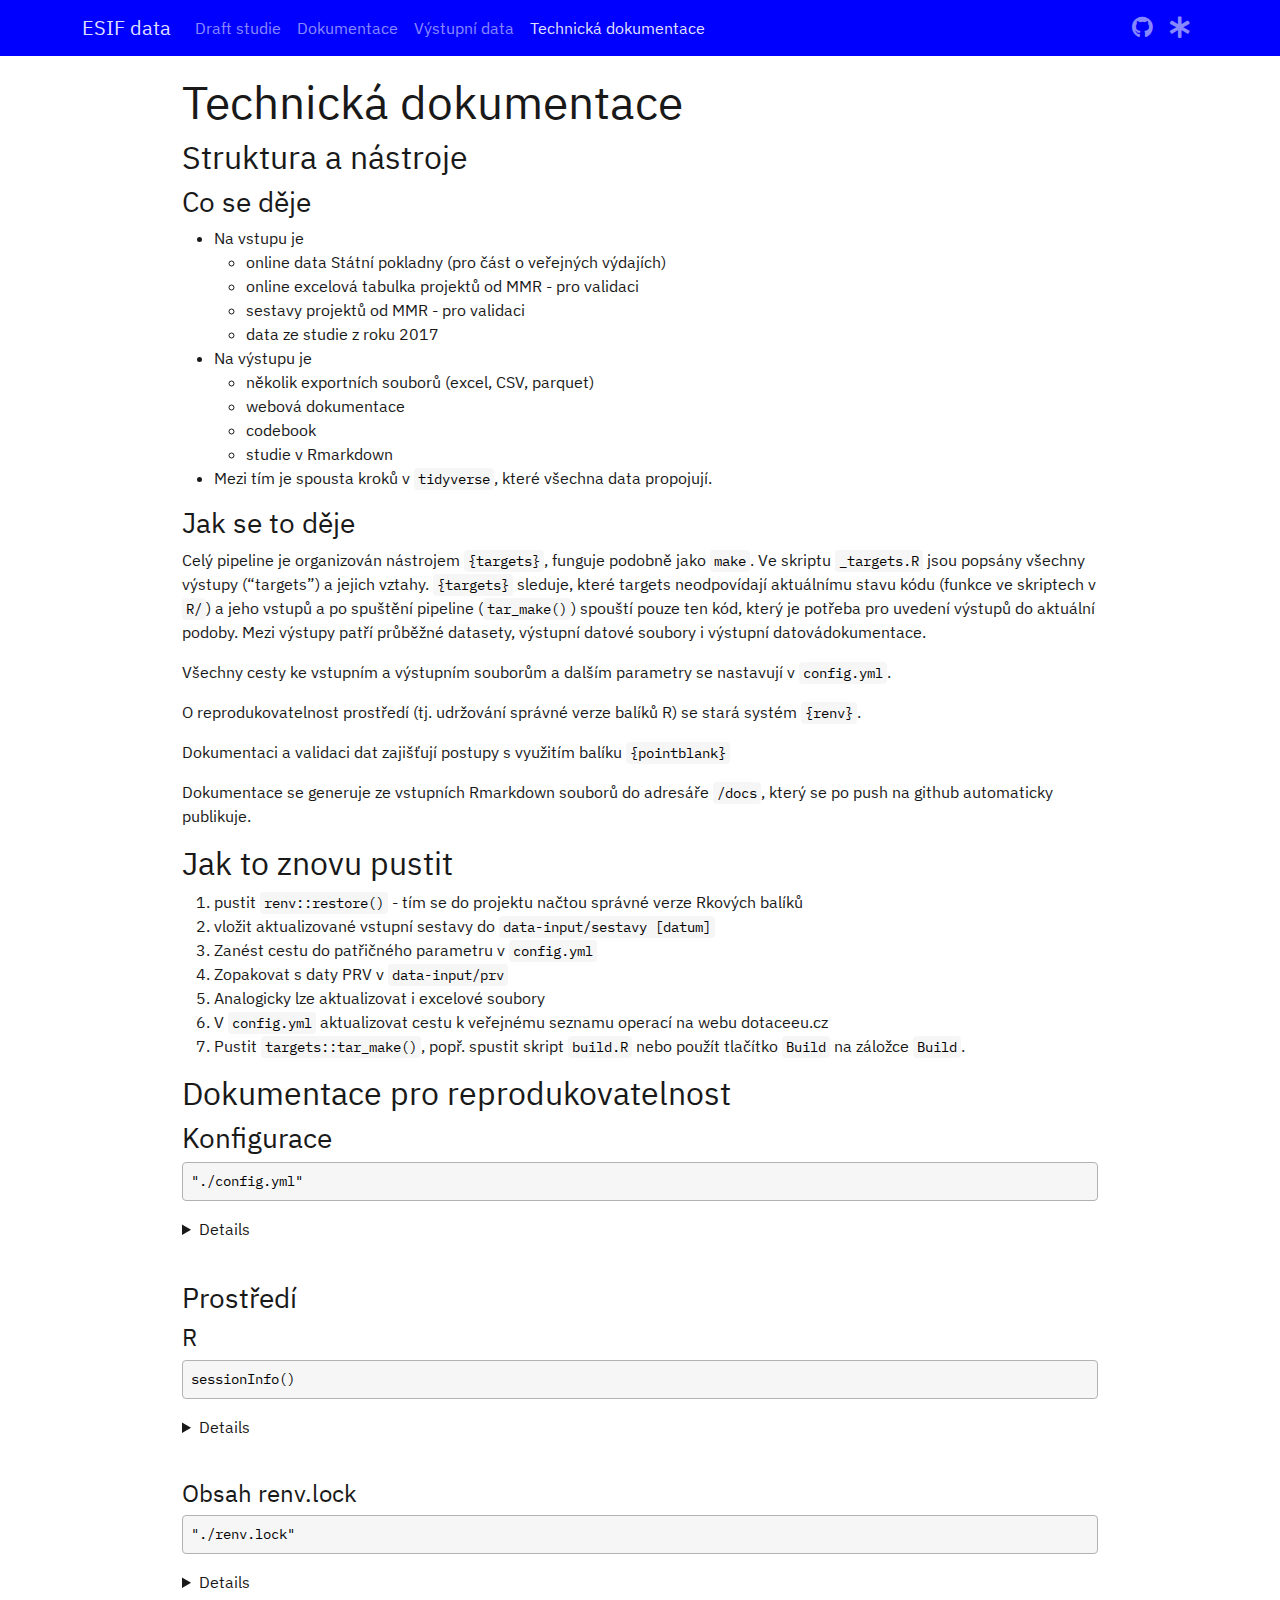
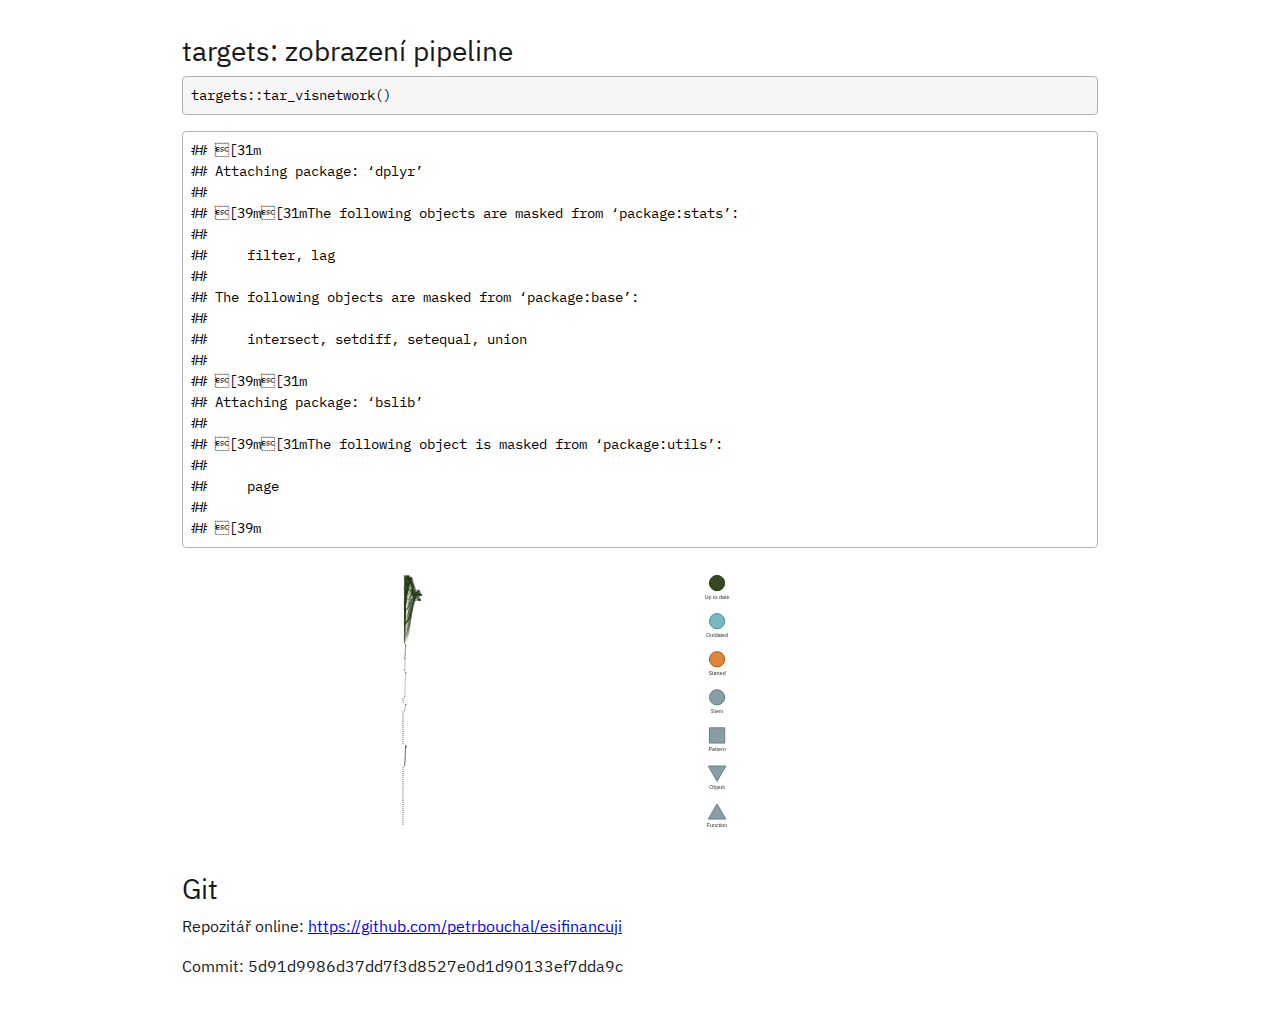
==== commit d2c33a9c: "bookdown in report, bootstrap 5 everythwre" ====
--- a/docs/dev.html
+++ b/docs/dev.html
@@ -16,8 +16,8 @@
 <script src="site_libs/header-attrs-2.11/header-attrs.js"></script>
 <script src="site_libs/jquery-3.5.1/jquery-3.5.1.min.js"></script>
 <meta name="viewport" content="width=device-width, initial-scale=1, shrink-to-fit=no" />
-<link href="site_libs/bootstrap-4.6.0/bootstrap.min.css" rel="stylesheet" />
-<script src="site_libs/bootstrap-4.6.0/bootstrap.bundle.min.js"></script>
+<link href="site_libs/bootstrap-5.1.0/bootstrap.min.css" rel="stylesheet" />
+<script src="site_libs/bootstrap-5.1.0/bootstrap.bundle.min.js"></script>
 <link href="site_libs/_IBM Plex Sans-0.4.0/font.css" rel="stylesheet" />
 <link href="site_libs/_IBM Plex Mono-0.4.0/font.css" rel="stylesheet" />
 <script src="site_libs/bs3compat-0.3.1/transition.js"></script>
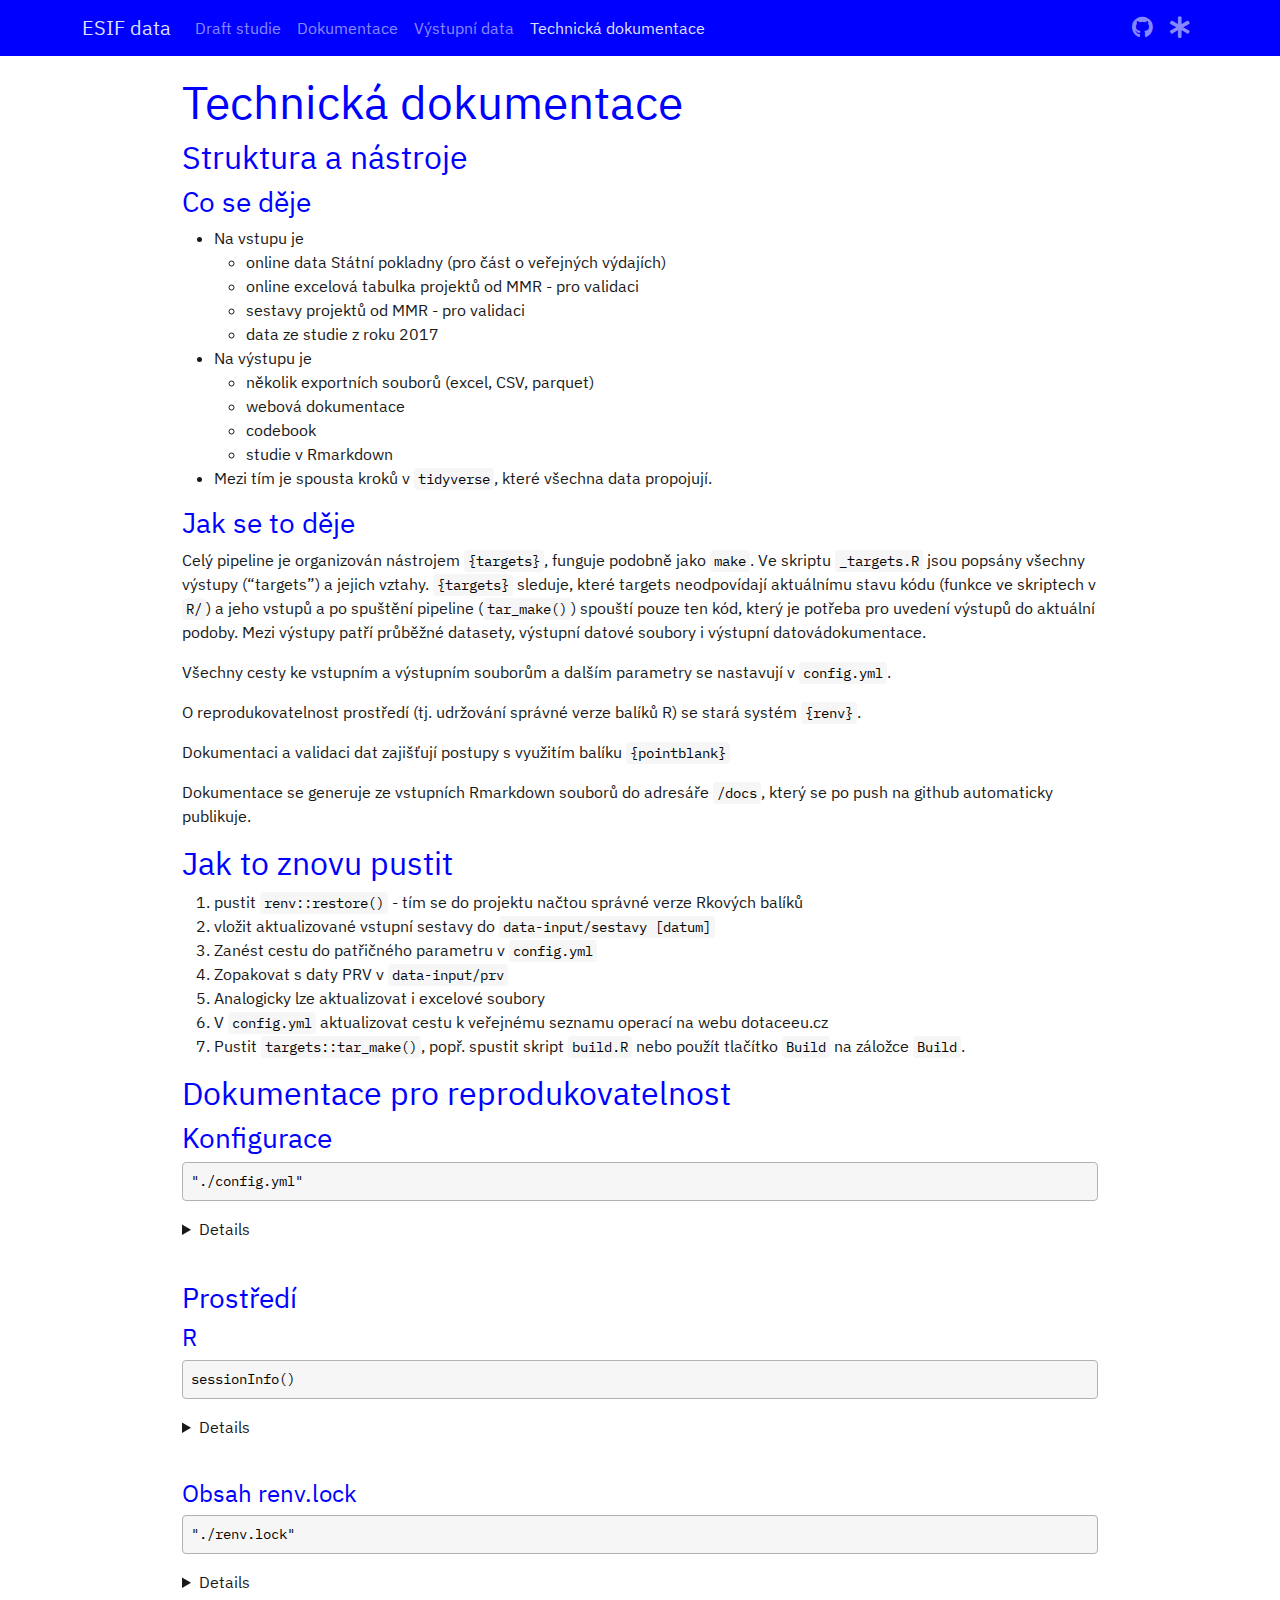
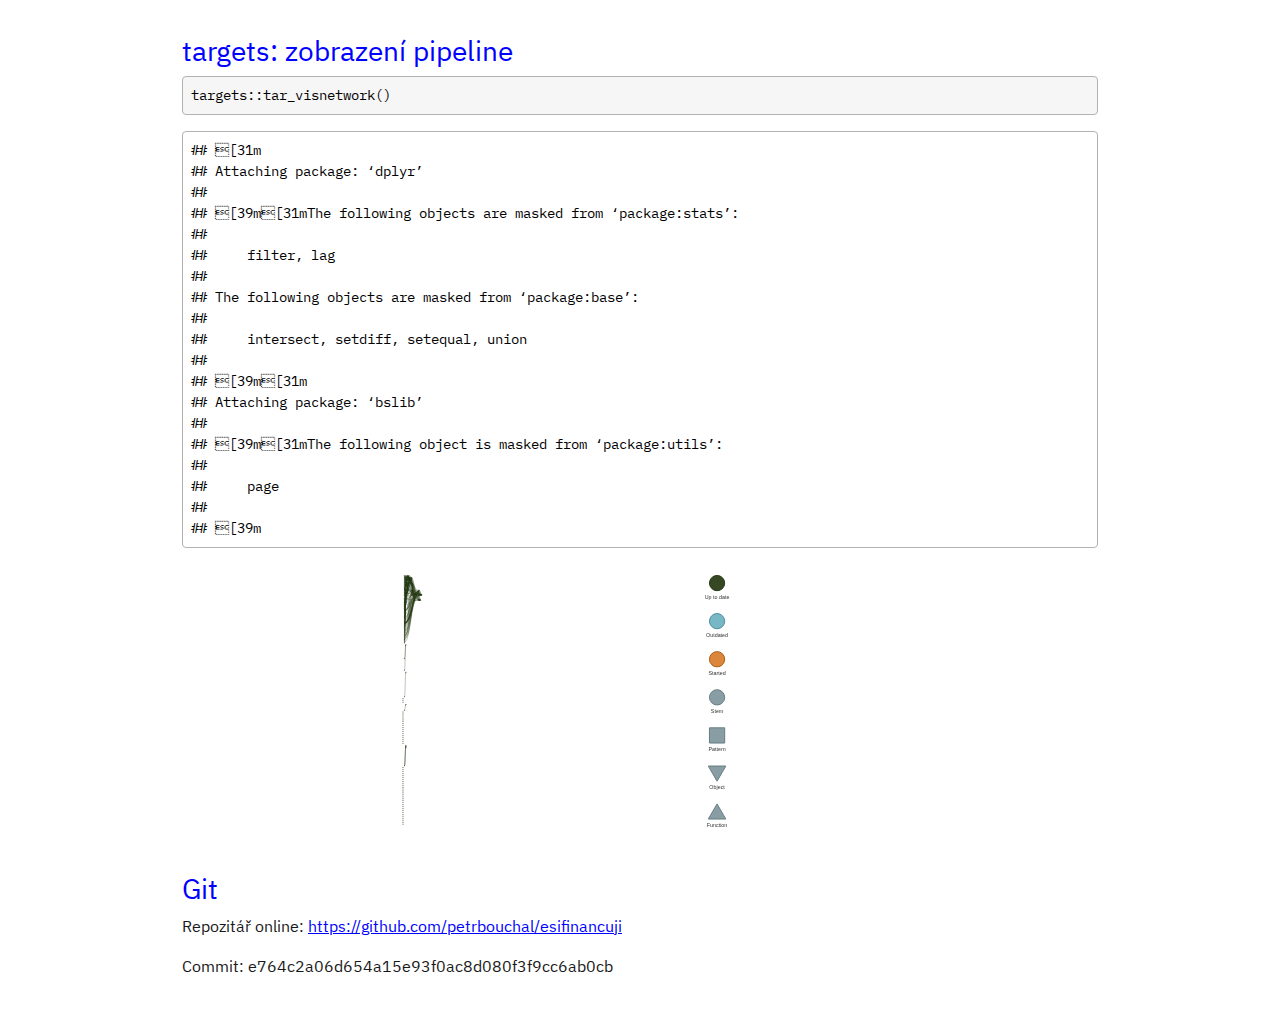
==== commit 13b24d66: "style + update" ====
--- a/docs/dev.html
+++ b/docs/dev.html
@@ -1841,12 +1841,12 @@
 ## 
 ## [39m</code></pre>
 <div id="htmlwidget-29f33bc0837365441b27" style="width:576px;height:288px;" class="visNetwork html-widget"></div>
-<script type="application/json" data-for="htmlwidget-29f33bc0837365441b27">{"x":{"nodes":{"name":["cb_codebook","cb_codebook_yaml","cb_esif_marked","cb_semisum_long","cb_semisum_long_parquet","cb_sum_hlousek_long","cb_sum_hlousek_wide","cb_sum_long","cb_sum_long_csv","cb_sum_long_parquet","cb_sum_long_xlsx","cb_sum_wide","cis_kraj","codelists","compiled_op_sum","config_yml","d_file","d_file_l","d_file_o","d_file_sf","d_id","d_id_l","d_id_o","d_id_sf","d_months","d_months_l","d_months_o","d_url","d_url_l","d_url_o","d_url_sf","d_years","d_years_l","d_years_l_ptrn","d_years_o","d_years_o_ptrn","d_years_ptrn","dt17_long","dt17_wide","ef_pub","ef_pubxls","ef_pubxls_url","efs_prv","efs_prv_annual","efs_zop","efs_zop_annual","first_report_xlsx","nastroje_zdroje","pop_obce","readme_md","s_dev_html","s_dev_rmd","s_doc_html","s_doc_rmd","s_index_html","s_output_html","s_output_rmd","s_pokladna_html","s_pokladna_rmd","s_pokladnachecks_html","s_pokladnachecks_rmd","s_readme_html","s_readme_rmd","siteconf","sitefiles","sp_central_new_arrdir","sp_central_new_ops","sp_central_old_arrdir","sp_cl","sp_cl_paths","sp_cl_urls","sp_clp","sp_local_arrdir","sp_local_grants_arrdir","sp_sf_arrdir","table_file","table_file_l","table_file_lg","table_file_o","table_file_sf","zuj_obec","usr","c_sp_years_central_new","release_questions","codelist_to_parquet","c_export_sum_pq","make_export_codebook","t_vydaje_export","t_sp_data_local","c_first_report_xlsx","nastroj_op","get_sp_monitoring","t_sp_statefunds","load_efs_zop","make_esif_sum_wide","get_stats_pop_obce","c_repo_remote","summarise_prv","summarise_zop","t_vydaje_core","openlinks","get_sp_budgetresp","c_sp_years_local","sp_load_codelist","c_export_cdbk",".__global__","c_sp_nastroj_ids_1420_ops","c_mc_xlsx_h","sp_tables_i","c_ef_obce_arrowdir","c_sest_xlsx_fin","sp_tables","c_sest_xlsx_obl","check_online","sp_base_url","sp_codelists","budget_arrow_months","c_czso_pop_table_id","yr_lbls_old","t_2017","yr_lbls","codelist_names","t_config","switch_minus","get_zuj_obec","extract_cl","sp_datasets_i","c_sp_months_sf",".__S3MethodsTable__.","c_sp_months_central_new","yr_brks","marrow","c_mc_xlsx_prv","c_sp_months_central_old","c_prv_data_path","cnf","t_public_list","export_table","c_export_dir","c_sp_months_local","get_table","t_op_compile","c_sp_local_arrowdir","t_sp_data_local_grants","c_export_sum_xlsx","c_sp_nastroj_ids_0713_ops","c_sp_nastroj_ids_0713_prv","c_sp_nastroj_ids_1420_prv","c_mc_xlsx_q","theme_studie","t_sestavy","c_export_sum_csv","c_sp_local_grants_arrowdir","c_sest_dir","c_sp_sf_arrowdir","c_sest_xlsx_zop","obdobi_to_short","make_zop_timing_plot","summarise_esif_marked","c_sp_central_arrowdir_new","t_sp_data_central_new","clrs","c_sp_central_arrowdir_old","c_hier_excel_sheet","yr_lbls_m","marrow2_dir","collect_filtered_arrow_ds","sp_datasets","yr_brks_old","c_export_detail_pq","summarise_geo_by_kraj","filter_hlousek","c_sp_years_central_old","c_hier_excel_path",".packageName","op_labels","t_sp_data_central_old","c_sest_xlsx_prj","tar_render_sitedoc","semisummarise_esif_marked","load_prv",".__NAMESPACE__.","t_sp_codelists","c_ef_pubxls_url","t_html","t_geometa","sp_get_monitoring","sp_load_codelist_named","sp_get_table_file","sp_get_codelist_url","sp_get_codelist_viewer","sp_load_table","sp_get_dataset_url","sp_get_dataset_doc","marrow_files","marrow_dir","marrow_ds","make_nastroje_zdroje","add_op_labels","sp_get_codelist_file","sp_get_dataset","get_dataset_doc","build_efs_timing","summarise_by_op","read_pubxls","sp_get_codelist","sp_get_table","get_dataset","sp_add_codelist","get_codelist","load_and_prep_budget","add_codelist","load_budget_local_grants","budget_new_ops","make_cb_esif_marked","load_budget_yearsum_central_new","load_budget_yearsum_local","load_budget_yearsum_sf","load_budget_yearsum_central_old"],"type":["stem","stem","stem","stem","stem","stem","stem","stem","stem","stem","stem","stem","stem","stem","stem","stem","pattern","pattern","pattern","pattern","stem","stem","stem","stem","stem","stem","stem","pattern","pattern","pattern","pattern","stem","stem","pattern","stem","pattern","pattern","stem","stem","stem","stem","stem","stem","stem","stem","stem","stem","stem","stem","stem","stem","stem","stem","stem","stem","stem","stem","stem","stem","stem","stem","stem","stem","stem","stem","stem","stem","stem","pattern","pattern","pattern","pattern","stem","stem","stem","pattern","pattern","pattern","pattern","pattern","stem","object","object","function","function","object","function","object","object","object","object","function","object","function","function","function","object","function","function","object","function","function","object","function","object","object","object","object","object","object","object","object","object","function","object","object","function","object","object","object","object","object","object","function","function","function","object","object","object","object","object","function","object","object","object","object","object","function","object","object","function","object","object","object","object","object","object","object","object","function","object","object","object","object","object","object","function","function","function","object","object","object","object","object","object","function","function","object","object","object","function","function","object","object","object","object","object","object","function","function","function","object","object","object","object","object","function","function","function","function","function","function","function","function","function","function","function","function","function","function","function","function","function","function","function","function","function","function","function","function","function","function","function","function","function","function","function","function","function"],"status":["uptodate","uptodate","uptodate","uptodate","uptodate","uptodate","uptodate","uptodate","uptodate","uptodate","uptodate","uptodate","uptodate","uptodate","uptodate","uptodate","uptodate","uptodate","uptodate","uptodate","uptodate","uptodate","uptodate","uptodate","uptodate","uptodate","uptodate","uptodate","uptodate","uptodate","uptodate","uptodate","uptodate","uptodate","uptodate","uptodate","uptodate","uptodate","uptodate","uptodate","uptodate","uptodate","uptodate","uptodate","uptodate","uptodate","uptodate","uptodate","uptodate","outdated","started","uptodate","outdated","uptodate","uptodate","outdated","uptodate","outdated","uptodate","outdated","uptodate","uptodate","uptodate","uptodate","uptodate","uptodate","uptodate","uptodate","uptodate","uptodate","uptodate","uptodate","uptodate","uptodate","uptodate","uptodate","uptodate","uptodate","uptodate","uptodate","uptodate","uptodate","uptodate","uptodate","uptodate","uptodate","uptodate","uptodate","uptodate","uptodate","uptodate","uptodate","uptodate","uptodate","uptodate","uptodate","uptodate","uptodate","uptodate","uptodate","uptodate","uptodate","uptodate","uptodate","uptodate","uptodate","uptodate","uptodate","uptodate","uptodate","uptodate","uptodate","uptodate","uptodate","uptodate","uptodate","uptodate","uptodate","uptodate","uptodate","uptodate","uptodate","uptodate","uptodate","uptodate","uptodate","uptodate","uptodate","uptodate","uptodate","uptodate","uptodate","uptodate","uptodate","uptodate","uptodate","uptodate","uptodate","uptodate","uptodate","uptodate","uptodate","uptodate","uptodate","uptodate","uptodate","uptodate","uptodate","uptodate","uptodate","uptodate","uptodate","uptodate","uptodate","uptodate","uptodate","uptodate","uptodate","uptodate","uptodate","uptodate","uptodate","uptodate","uptodate","uptodate","uptodate","uptodate","uptodate","uptodate","uptodate","uptodate","uptodate","uptodate","uptodate","uptodate","uptodate","uptodate","uptodate","uptodate","uptodate","uptodate","uptodate","uptodate","uptodate","uptodate","uptodate","uptodate","uptodate","uptodate","uptodate","uptodate","uptodate","uptodate","uptodate","uptodate","uptodate","uptodate","uptodate","uptodate","uptodate","uptodate","uptodate","uptodate","uptodate","uptodate","uptodate","uptodate","uptodate","uptodate","uptodate","uptodate","uptodate","uptodate","uptodate","uptodate","uptodate","uptodate","uptodate","uptodate"],"seconds":[1.939,0.007,5.359,0.813,0.177,9.424,0.046,7.907,1.417,0.019,0.248,0.054,1.752,1.185,0.191,1.442,0,0.035,0.068,1.864,0,1.236,0.003,2.622,0.001,0.002,0.001,0.344,0.569,0.281,0.634,0.005,0.001,0,0.004,0,0,1.67,2.559,9.352,19.573,1.546,0.956,0.194,4.544,121.347,1.712,0.015,8.649,0.414,16.504,1.276,2.822,0.004,0.014,8.35,1.221,30.737,0.003,8.118,1.669,2.927,1.084,1.026,1.396,908.707,2.273,299.206,0.386,4.635,0.772,0.088,732.994,6.723,11.054,0,0.025,1.311,0.015,0.048,4.594,null,null,null,null,null,null,null,null,null,null,null,null,null,null,null,null,null,null,null,null,null,null,null,null,null,null,null,null,null,null,null,null,null,null,null,null,null,null,null,null,null,null,null,null,null,null,null,null,null,null,null,null,null,null,null,null,null,null,null,null,null,null,null,null,null,null,null,null,null,null,null,null,null,null,null,null,null,null,null,null,null,null,null,null,null,null,null,null,null,null,null,null,null,null,null,null,null,null,null,null,null,null,null,null,null,null,null,null,null,null,null,null,null,null,null,null,null,null,null,null,null,null,null,null,null,null,null,null,null,null,null,null,null,null,null,null,null,null],"bytes":[738779,2909,2893341,737006,643209,52688,70622,63323,1493399,73373,291867,85938,837,145,3085,2524,0,180730223,2592095,107135,57,55,55,56,48,48,48,0,0,0,0,102,102,0,102,0,0,138971,176403,13596201,70269952,0,670136,213911,2840699,1747156,1032584,253,40217,2328,110421,2762,10965,582,10071,37868,2287,26213,22495,40833,3147,10071,2516,1627,160,256,1892534,224,4380,150397417,0,8287,416,416,256,0,1171385894,27343687,10321052,383273,38162,null,null,null,null,null,null,null,null,null,null,null,null,null,null,null,null,null,null,null,null,null,null,null,null,null,null,null,null,null,null,null,null,null,null,null,null,null,null,null,null,null,null,null,null,null,null,null,null,null,null,null,null,null,null,null,null,null,null,null,null,null,null,null,null,null,null,null,null,null,null,null,null,null,null,null,null,null,null,null,null,null,null,null,null,null,null,null,null,null,null,null,null,null,null,null,null,null,null,null,null,null,null,null,null,null,null,null,null,null,null,null,null,null,null,null,null,null,null,null,null,null,null,null,null,null,null,null,null,null,null,null,null,null,null,null,null,null,null],"branches":[null,null,null,null,null,null,null,null,null,null,null,null,null,null,null,null,6,11,5,6,null,null,null,null,null,null,null,6,11,5,6,null,null,11,null,5,6,null,null,null,null,null,null,null,null,null,null,null,null,null,null,null,null,null,null,null,null,null,null,null,null,null,null,null,null,null,null,null,12,12,12,12,null,null,null,6,11,11,5,6,null,null,null,null,null,null,null,null,null,null,null,null,null,null,null,null,null,null,null,null,null,null,null,null,null,null,null,null,null,null,null,null,null,null,null,null,null,null,null,null,null,null,null,null,null,null,null,null,null,null,null,null,null,null,null,null,null,null,null,null,null,null,null,null,null,null,null,null,null,null,null,null,null,null,null,null,null,null,null,null,null,null,null,null,null,null,null,null,null,null,null,null,null,null,null,null,null,null,null,null,null,null,null,null,null,null,null,null,null,null,null,null,null,null,null,null,null,null,null,null,null,null,null,null,null,null,null,null,null,null,null,null,null,null,null,null,null,null,null],"id":["cb_codebook","cb_codebook_yaml","cb_esif_marked","cb_semisum_long","cb_semisum_long_parquet","cb_sum_hlousek_long","cb_sum_hlousek_wide","cb_sum_long","cb_sum_long_csv","cb_sum_long_parquet","cb_sum_long_xlsx","cb_sum_wide","cis_kraj","codelists","compiled_op_sum","config_yml","d_file","d_file_l","d_file_o","d_file_sf","d_id","d_id_l","d_id_o","d_id_sf","d_months","d_months_l","d_months_o","d_url","d_url_l","d_url_o","d_url_sf","d_years","d_years_l","d_years_l_ptrn","d_years_o","d_years_o_ptrn","d_years_ptrn","dt17_long","dt17_wide","ef_pub","ef_pubxls","ef_pubxls_url","efs_prv","efs_prv_annual","efs_zop","efs_zop_annual","first_report_xlsx","nastroje_zdroje","pop_obce","readme_md","s_dev_html","s_dev_rmd","s_doc_html","s_doc_rmd","s_index_html","s_output_html","s_output_rmd","s_pokladna_html","s_pokladna_rmd","s_pokladnachecks_html","s_pokladnachecks_rmd","s_readme_html","s_readme_rmd","siteconf","sitefiles","sp_central_new_arrdir","sp_central_new_ops","sp_central_old_arrdir","sp_cl","sp_cl_paths","sp_cl_urls","sp_clp","sp_local_arrdir","sp_local_grants_arrdir","sp_sf_arrdir","table_file","table_file_l","table_file_lg","table_file_o","table_file_sf","zuj_obec","usr","c_sp_years_central_new","release_questions","codelist_to_parquet","c_export_sum_pq","make_export_codebook","t_vydaje_export","t_sp_data_local","c_first_report_xlsx","nastroj_op","get_sp_monitoring","t_sp_statefunds","load_efs_zop","make_esif_sum_wide","get_stats_pop_obce","c_repo_remote","summarise_prv","summarise_zop","t_vydaje_core","openlinks","get_sp_budgetresp","c_sp_years_local","sp_load_codelist","c_export_cdbk",".__global__","c_sp_nastroj_ids_1420_ops","c_mc_xlsx_h","sp_tables_i","c_ef_obce_arrowdir","c_sest_xlsx_fin","sp_tables","c_sest_xlsx_obl","check_online","sp_base_url","sp_codelists","budget_arrow_months","c_czso_pop_table_id","yr_lbls_old","t_2017","yr_lbls","codelist_names","t_config","switch_minus","get_zuj_obec","extract_cl","sp_datasets_i","c_sp_months_sf",".__S3MethodsTable__.","c_sp_months_central_new","yr_brks","marrow","c_mc_xlsx_prv","c_sp_months_central_old","c_prv_data_path","cnf","t_public_list","export_table","c_export_dir","c_sp_months_local","get_table","t_op_compile","c_sp_local_arrowdir","t_sp_data_local_grants","c_export_sum_xlsx","c_sp_nastroj_ids_0713_ops","c_sp_nastroj_ids_0713_prv","c_sp_nastroj_ids_1420_prv","c_mc_xlsx_q","theme_studie","t_sestavy","c_export_sum_csv","c_sp_local_grants_arrowdir","c_sest_dir","c_sp_sf_arrowdir","c_sest_xlsx_zop","obdobi_to_short","make_zop_timing_plot","summarise_esif_marked","c_sp_central_arrowdir_new","t_sp_data_central_new","clrs","c_sp_central_arrowdir_old","c_hier_excel_sheet","yr_lbls_m","marrow2_dir","collect_filtered_arrow_ds","sp_datasets","yr_brks_old","c_export_detail_pq","summarise_geo_by_kraj","filter_hlousek","c_sp_years_central_old","c_hier_excel_path",".packageName","op_labels","t_sp_data_central_old","c_sest_xlsx_prj","tar_render_sitedoc","semisummarise_esif_marked","load_prv",".__NAMESPACE__.","t_sp_codelists","c_ef_pubxls_url","t_html","t_geometa","sp_get_monitoring","sp_load_codelist_named","sp_get_table_file","sp_get_codelist_url","sp_get_codelist_viewer","sp_load_table","sp_get_dataset_url","sp_get_dataset_doc","marrow_files","marrow_dir","marrow_ds","make_nastroje_zdroje","add_op_labels","sp_get_codelist_file","sp_get_dataset","get_dataset_doc","build_efs_timing","summarise_by_op","read_pubxls","sp_get_codelist","sp_get_table","get_dataset","sp_add_codelist","get_codelist","load_and_prep_budget","add_codelist","load_budget_local_grants","budget_new_ops","make_cb_esif_marked","load_budget_yearsum_central_new","load_budget_yearsum_local","load_budget_yearsum_sf","load_budget_yearsum_central_old"],"label":["cb_codebook","cb_codebook_yaml","cb_esif_marked","cb_semisum_long","cb_semisum_long_parquet","cb_sum_hlousek_long","cb_sum_hlousek_wide","cb_sum_long","cb_sum_long_csv","cb_sum_long_parquet","cb_sum_long_xlsx","cb_sum_wide","cis_kraj","codelists","compiled_op_sum","config_yml","d_file","d_file_l","d_file_o","d_file_sf","d_id","d_id_l","d_id_o","d_id_sf","d_months","d_months_l","d_months_o","d_url","d_url_l","d_url_o","d_url_sf","d_years","d_years_l","d_years_l_ptrn","d_years_o","d_years_o_ptrn","d_years_ptrn","dt17_long","dt17_wide","ef_pub","ef_pubxls","ef_pubxls_url","efs_prv","efs_prv_annual","efs_zop","efs_zop_annual","first_report_xlsx","nastroje_zdroje","pop_obce","readme_md","s_dev_html","s_dev_rmd","s_doc_html","s_doc_rmd","s_index_html","s_output_html","s_output_rmd","s_pokladna_html","s_pokladna_rmd","s_pokladnachecks_html","s_pokladnachecks_rmd","s_readme_html","s_readme_rmd","siteconf","sitefiles","sp_central_new_arrdir","sp_central_new_ops","sp_central_old_arrdir","sp_cl","sp_cl_paths","sp_cl_urls","sp_clp","sp_local_arrdir","sp_local_grants_arrdir","sp_sf_arrdir","table_file","table_file_l","table_file_lg","table_file_o","table_file_sf","zuj_obec","usr","c_sp_years_central_new","release_questions","codelist_to_parquet","c_export_sum_pq","make_export_codebook","t_vydaje_export","t_sp_data_local","c_first_report_xlsx","nastroj_op","get_sp_monitoring","t_sp_statefunds","load_efs_zop","make_esif_sum_wide","get_stats_pop_obce","c_repo_remote","summarise_prv","summarise_zop","t_vydaje_core","openlinks","get_sp_budgetresp","c_sp_years_local","sp_load_codelist","c_export_cdbk",".__global__","c_sp_nastroj_ids_1420_ops","c_mc_xlsx_h","sp_tables_i","c_ef_obce_arrowdir","c_sest_xlsx_fin","sp_tables","c_sest_xlsx_obl","check_online","sp_base_url","sp_codelists","budget_arrow_months","c_czso_pop_table_id","yr_lbls_old","t_2017","yr_lbls","codelist_names","t_config","switch_minus","get_zuj_obec","extract_cl","sp_datasets_i","c_sp_months_sf",".__S3MethodsTable__.","c_sp_months_central_new","yr_brks","marrow","c_mc_xlsx_prv","c_sp_months_central_old","c_prv_data_path","cnf","t_public_list","export_table","c_export_dir","c_sp_months_local","get_table","t_op_compile","c_sp_local_arrowdir","t_sp_data_local_grants","c_export_sum_xlsx","c_sp_nastroj_ids_0713_ops","c_sp_nastroj_ids_0713_prv","c_sp_nastroj_ids_1420_prv","c_mc_xlsx_q","theme_studie","t_sestavy","c_export_sum_csv","c_sp_local_grants_arrowdir","c_sest_dir","c_sp_sf_arrowdir","c_sest_xlsx_zop","obdobi_to_short","make_zop_timing_plot","summarise_esif_marked","c_sp_central_arrowdir_new","t_sp_data_central_new","clrs","c_sp_central_arrowdir_old","c_hier_excel_sheet","yr_lbls_m","marrow2_dir","collect_filtered_arrow_ds","sp_datasets","yr_brks_old","c_export_detail_pq","summarise_geo_by_kraj","filter_hlousek","c_sp_years_central_old","c_hier_excel_path",".packageName","op_labels","t_sp_data_central_old","c_sest_xlsx_prj","tar_render_sitedoc","semisummarise_esif_marked","load_prv",".__NAMESPACE__.","t_sp_codelists","c_ef_pubxls_url","t_html","t_geometa","sp_get_monitoring","sp_load_codelist_named","sp_get_table_file","sp_get_codelist_url","sp_get_codelist_viewer","sp_load_table","sp_get_dataset_url","sp_get_dataset_doc","marrow_files","marrow_dir","marrow_ds","make_nastroje_zdroje","add_op_labels","sp_get_codelist_file","sp_get_dataset","get_dataset_doc","build_efs_timing","summarise_by_op","read_pubxls","sp_get_codelist","sp_get_table","get_dataset","sp_add_codelist","get_codelist","load_and_prep_budget","add_codelist","load_budget_local_grants","budget_new_ops","make_cb_esif_marked","load_budget_yearsum_central_new","load_budget_yearsum_local","load_budget_yearsum_sf","load_budget_yearsum_central_old"],"level":[11,12,9,10,11,10,11,10,11,11,11,11,1,2,4,1,5,5,5,5,1,1,1,1,2,2,2,4,4,4,4,2,2,3,2,3,3,4,3,4,2,1,2,3,2,3,2,6,2,3,2,1,2,1,3,13,1,12,1,10,1,2,1,1,1,8,9,8,5,4,3,6,8,7,8,6,6,6,6,6,2,1,1,0,1,1,1,0,0,1,1,1,0,1,1,1,0,1,1,0,0,0,1,1,1,0,1,0,1,0,0,0,0,1,1,1,1,1,0,0,0,1,0,1,1,1,1,1,0,1,0,1,0,1,1,0,0,1,1,1,0,0,1,0,1,1,1,1,0,0,0,1,1,1,1,1,0,0,1,1,0,0,1,0,0,0,0,0,0,1,0,1,1,0,0,1,0,0,0,1,1,0,0,0,0,0,2,2,2,2,2,2,2,2,2,2,2,2,2,3,3,3,3,3,3,4,4,4,5,5,6,6,6,6,6,7,7,7,7],"color":["#354823","#354823","#354823","#354823","#354823","#354823","#354823","#354823","#354823","#354823","#354823","#354823","#354823","#354823","#354823","#354823","#354823","#354823","#354823","#354823","#354823","#354823","#354823","#354823","#354823","#354823","#354823","#354823","#354823","#354823","#354823","#354823","#354823","#354823","#354823","#354823","#354823","#354823","#354823","#354823","#354823","#354823","#354823","#354823","#354823","#354823","#354823","#354823","#354823","#78B7C5","#DC863B","#354823","#78B7C5","#354823","#354823","#78B7C5","#354823","#78B7C5","#354823","#78B7C5","#354823","#354823","#354823","#354823","#354823","#354823","#354823","#354823","#354823","#354823","#354823","#354823","#354823","#354823","#354823","#354823","#354823","#354823","#354823","#354823","#354823","#354823","#354823","#354823","#354823","#354823","#354823","#354823","#354823","#354823","#354823","#354823","#354823","#354823","#354823","#354823","#354823","#354823","#354823","#354823","#354823","#354823","#354823","#354823","#354823","#354823","#354823","#354823","#354823","#354823","#354823","#354823","#354823","#354823","#354823","#354823","#354823","#354823","#354823","#354823","#354823","#354823","#354823","#354823","#354823","#354823","#354823","#354823","#354823","#354823","#354823","#354823","#354823","#354823","#354823","#354823","#354823","#354823","#354823","#354823","#354823","#354823","#354823","#354823","#354823","#354823","#354823","#354823","#354823","#354823","#354823","#354823","#354823","#354823","#354823","#354823","#354823","#354823","#354823","#354823","#354823","#354823","#354823","#354823","#354823","#354823","#354823","#354823","#354823","#354823","#354823","#354823","#354823","#354823","#354823","#354823","#354823","#354823","#354823","#354823","#354823","#354823","#354823","#354823","#354823","#354823","#354823","#354823","#354823","#354823","#354823","#354823","#354823","#354823","#354823","#354823","#354823","#354823","#354823","#354823","#354823","#354823","#354823","#354823","#354823","#354823","#354823","#354823","#354823","#354823","#354823","#354823","#354823","#354823","#354823","#354823","#354823","#354823","#354823"],"shape":["dot","dot","dot","dot","dot","dot","dot","dot","dot","dot","dot","dot","dot","dot","dot","dot","square","square","square","square","dot","dot","dot","dot","dot","dot","dot","square","square","square","square","dot","dot","square","dot","square","square","dot","dot","dot","dot","dot","dot","dot","dot","dot","dot","dot","dot","dot","dot","dot","dot","dot","dot","dot","dot","dot","dot","dot","dot","dot","dot","dot","dot","dot","dot","dot","square","square","square","square","dot","dot","dot","square","square","square","square","square","dot","triangleDown","triangleDown","triangle","triangle","triangleDown","triangle","triangleDown","triangleDown","triangleDown","triangleDown","triangle","triangleDown","triangle","triangle","triangle","triangleDown","triangle","triangle","triangleDown","triangle","triangle","triangleDown","triangle","triangleDown","triangleDown","triangleDown","triangleDown","triangleDown","triangleDown","triangleDown","triangleDown","triangleDown","triangle","triangleDown","triangleDown","triangle","triangleDown","triangleDown","triangleDown","triangleDown","triangleDown","triangleDown","triangle","triangle","triangle","triangleDown","triangleDown","triangleDown","triangleDown","triangleDown","triangle","triangleDown","triangleDown","triangleDown","triangleDown","triangleDown","triangle","triangleDown","triangleDown","triangle","triangleDown","triangleDown","triangleDown","triangleDown","triangleDown","triangleDown","triangleDown","triangleDown","triangle","triangleDown","triangleDown","triangleDown","triangleDown","triangleDown","triangleDown","triangle","triangle","triangle","triangleDown","triangleDown","triangleDown","triangleDown","triangleDown","triangleDown","triangle","triangle","triangleDown","triangleDown","triangleDown","triangle","triangle","triangleDown","triangleDown","triangleDown","triangleDown","triangleDown","triangleDown","triangle","triangle","triangle","triangleDown","triangleDown","triangleDown","triangleDown","triangleDown","triangle","triangle","triangle","triangle","triangle","triangle","triangle","triangle","triangle","triangle","triangle","triangle","triangle","triangle","triangle","triangle","triangle","triangle","triangle","triangle","triangle","triangle","triangle","triangle","triangle","triangle","triangle","triangle","triangle","triangle","triangle","triangle","triangle"]},"edges":{"from":["sp_add_codelist","sp_add_codelist","sp_add_codelist","sp_add_codelist","sp_add_codelist","load_and_prep_budget","load_and_prep_budget","load_and_prep_budget","load_and_prep_budget","usr","usr","usr","sp_get_codelist","sp_get_codelist","get_sp_monitoring","sp_get_codelist_file","sp_load_codelist","sp_load_codelist","c_sp_nastroj_ids_1420_ops","sp_tables_i","sp_tables_i","sp_get_table_file","check_online","check_online","check_online","sp_base_url","sp_codelists","sp_codelists","sp_get_codelist_url","sp_get_dataset","sp_get_dataset","sp_load_table","sp_load_table","switch_minus","extract_cl","extract_cl","sp_datasets_i","sp_datasets_i","marrow","marrow","marrow","add_op_labels","add_op_labels","add_op_labels","add_op_labels","sp_get_dataset_url","c_sp_nastroj_ids_0713_ops","c_sp_nastroj_ids_0713_prv","c_sp_nastroj_ids_1420_prv","sp_get_dataset_doc","op_labels","efs_prv","summarise_prv","c_czso_pop_table_id","get_stats_pop_obce","d_file","sp_get_table_file","budget_arrow_months","c_sp_months_sf","c_sp_sf_arrowdir","load_budget_yearsum_sf","sp_cl","table_file_sf","d_id","d_months","d_years_ptrn","sp_get_dataset_url","d_file_l","sp_get_table_file","c_sp_years_central_new","ef_pubxls_url","cb_sum_long","make_esif_sum_wide","cb_sum_hlousek_long","make_esif_sum_wide","cb_codebook","cb_codebook_yaml","cb_semisum_long","cb_semisum_long_parquet","cb_sum_long","cb_sum_long_csv","cb_sum_long_parquet","cb_sum_long_xlsx","config_yml","ef_pub","s_output_rmd","siteconf","sitefiles","d_id_l","d_months_l","d_url_l","d_years_l","sp_get_dataset","d_id_o","d_months_o","d_url_o","d_years_o","sp_get_dataset","budget_arrow_months","c_sp_central_arrowdir_old","c_sp_months_central_old","load_budget_yearsum_central_old","sp_cl","table_file_o","budget_arrow_months","c_sp_local_grants_arrowdir","c_sp_months_local","load_budget_local_grants","sp_cl","table_file_lg","cb_esif_marked","summarise_esif_marked","s_dev_rmd","siteconf","sitefiles","cb_esif_marked","cb_sum_hlousek_long","cb_sum_hlousek_wide","cb_sum_long","cb_sum_wide","compiled_op_sum","dt17_long","dt17_wide","s_pokladna_rmd","siteconf","sitefiles","sp_central_new_arrdir","sp_cl","sp_local_arrdir","sp_sf_arrdir","d_id_sf","d_months","d_years_ptrn","sp_get_dataset_url","config_yml","s_doc_rmd","siteconf","sitefiles","c_export_dir","c_export_sum_xlsx","cb_sum_long","export_table","d_years_o","d_id_l","d_months_l","d_years_l_ptrn","sp_get_dataset_url","d_id_o","d_months_o","d_years_o_ptrn","sp_get_dataset_url","sp_cl_paths","sp_load_codelist_named","efs_zop","summarise_zop","s_readme_html","s_readme_rmd","ef_pubxls","read_pubxls","c_sest_dir","c_sest_xlsx_zop","load_efs_zop","cb_esif_marked","semisummarise_esif_marked","codelist_to_parquet","codelists","sp_cl","d_id","d_months","d_url","d_years","sp_get_dataset","sp_cl_urls","sp_get_codelist_file","c_sp_months_local","c_sp_months_central_old","c_export_detail_pq","c_export_dir","cb_semisum_long","export_table","c_sp_months_central_new","budget_arrow_months","c_sp_local_arrowdir","c_sp_months_local","load_budget_yearsum_local","sp_cl","table_file_l","c_export_dir","c_export_sum_pq","cb_sum_long","export_table","d_years","budget_arrow_months","c_sp_central_arrowdir_new","c_sp_months_central_new","load_budget_yearsum_central_new","sp_cl","table_file","d_file_sf","sp_get_table_file","c_export_cdbk","c_export_dir","cb_codebook","cb_semisum_long","c_sp_years_local","d_years_l","c_sp_years_central_old","codelist_names","config_yml","s_readme_rmd","siteconf","sitefiles","d_id_sf","d_months","d_url_sf","d_years","sp_get_dataset","dt17_wide","budget_new_ops","nastroj_op","sp_central_new_arrdir","sp_cl","s_readme_html","s_readme_rmd","siteconf","sitefiles","make_nastroje_zdroje","sp_cl","make_cb_esif_marked","nastroje_zdroje","sp_central_new_arrdir","sp_cl","efs_prv_annual","efs_zop_annual","summarise_by_op","codelists","sp_get_codelist_url","c_prv_data_path","cis_kraj","load_prv","cb_esif_marked","filter_hlousek","summarise_esif_marked","first_report_xlsx","efs_zop","s_pokladnachecks_rmd","siteconf","sitefiles","sp_central_new_arrdir","sp_central_new_ops","sp_central_old_arrdir","sp_cl","sp_local_arrdir","sp_local_grants_arrdir","c_first_report_xlsx","d_file_l","sp_get_table_file","c_export_dir","c_export_sum_csv","cb_sum_long","export_table","d_file_o","sp_get_table_file","get_zuj_obec","cb_semisum_long","make_export_codebook"],"to":["load_and_prep_budget","add_codelist","load_budget_local_grants","budget_new_ops","make_cb_esif_marked","load_budget_yearsum_central_new","load_budget_yearsum_local","load_budget_yearsum_sf","load_budget_yearsum_central_old","sp_get_codelist_file","sp_get_dataset","sp_get_dataset_doc","sp_add_codelist","get_codelist","sp_get_monitoring","sp_get_codelist","sp_get_codelist","sp_load_codelist_named","make_nastroje_zdroje","sp_get_table_file","sp_get_table","sp_get_table","sp_get_codelist_url","sp_get_dataset_url","sp_get_dataset_doc","sp_get_codelist_url","sp_get_codelist_url","sp_get_codelist_viewer","sp_get_codelist_file","sp_get_table","get_dataset","sp_get_table","load_budget_local_grants","sp_load_table","make_nastroje_zdroje","make_cb_esif_marked","sp_get_dataset_url","sp_get_dataset_doc","marrow_files","marrow_dir","marrow_ds","build_efs_timing","budget_new_ops","summarise_by_op","read_pubxls","sp_get_dataset","make_nastroje_zdroje","make_nastroje_zdroje","make_nastroje_zdroje","get_dataset_doc","add_op_labels","efs_prv_annual","efs_prv_annual","pop_obce","pop_obce","table_file","table_file","sp_sf_arrdir","sp_sf_arrdir","sp_sf_arrdir","sp_sf_arrdir","sp_sf_arrdir","sp_sf_arrdir","d_url","d_url","d_url","d_url","table_file_lg","table_file_lg","d_years","ef_pubxls","cb_sum_wide","cb_sum_wide","cb_sum_hlousek_wide","cb_sum_hlousek_wide","s_output_html","s_output_html","s_output_html","s_output_html","s_output_html","s_output_html","s_output_html","s_output_html","s_output_html","s_output_html","s_output_html","s_output_html","s_output_html","d_file_l","d_file_l","d_file_l","d_file_l","d_file_l","d_file_o","d_file_o","d_file_o","d_file_o","d_file_o","sp_central_old_arrdir","sp_central_old_arrdir","sp_central_old_arrdir","sp_central_old_arrdir","sp_central_old_arrdir","sp_central_old_arrdir","sp_local_grants_arrdir","sp_local_grants_arrdir","sp_local_grants_arrdir","sp_local_grants_arrdir","sp_local_grants_arrdir","sp_local_grants_arrdir","cb_sum_long","cb_sum_long","s_dev_html","s_dev_html","s_dev_html","s_pokladna_html","s_pokladna_html","s_pokladna_html","s_pokladna_html","s_pokladna_html","s_pokladna_html","s_pokladna_html","s_pokladna_html","s_pokladna_html","s_pokladna_html","s_pokladna_html","s_pokladna_html","s_pokladna_html","s_pokladna_html","s_pokladna_html","d_url_sf","d_url_sf","d_url_sf","d_url_sf","s_doc_html","s_doc_html","s_doc_html","s_doc_html","cb_sum_long_xlsx","cb_sum_long_xlsx","cb_sum_long_xlsx","cb_sum_long_xlsx","d_years_o_ptrn","d_url_l","d_url_l","d_url_l","d_url_l","d_url_o","d_url_o","d_url_o","d_url_o","sp_cl","sp_cl","efs_zop_annual","efs_zop_annual","s_index_html","s_index_html","ef_pub","ef_pub","efs_zop","efs_zop","efs_zop","cb_semisum_long","cb_semisum_long","sp_clp","sp_clp","sp_clp","d_file","d_file","d_file","d_file","d_file","sp_cl_paths","sp_cl_paths","d_months_l","d_months_o","cb_semisum_long_parquet","cb_semisum_long_parquet","cb_semisum_long_parquet","cb_semisum_long_parquet","d_months","sp_local_arrdir","sp_local_arrdir","sp_local_arrdir","sp_local_arrdir","sp_local_arrdir","sp_local_arrdir","cb_sum_long_parquet","cb_sum_long_parquet","cb_sum_long_parquet","cb_sum_long_parquet","d_years_ptrn","sp_central_new_arrdir","sp_central_new_arrdir","sp_central_new_arrdir","sp_central_new_arrdir","sp_central_new_arrdir","sp_central_new_arrdir","table_file_sf","table_file_sf","cb_codebook_yaml","cb_codebook_yaml","cb_codebook_yaml","cb_codebook_yaml","d_years_l","d_years_l_ptrn","d_years_o","codelists","s_readme_html","s_readme_html","s_readme_html","s_readme_html","d_file_sf","d_file_sf","d_file_sf","d_file_sf","d_file_sf","dt17_long","sp_central_new_ops","sp_central_new_ops","sp_central_new_ops","sp_central_new_ops","readme_md","readme_md","readme_md","readme_md","nastroje_zdroje","nastroje_zdroje","cb_esif_marked","cb_esif_marked","cb_esif_marked","cb_esif_marked","compiled_op_sum","compiled_op_sum","compiled_op_sum","sp_cl_urls","sp_cl_urls","efs_prv","efs_prv","efs_prv","cb_sum_hlousek_long","cb_sum_hlousek_long","cb_sum_hlousek_long","dt17_wide","s_pokladnachecks_html","s_pokladnachecks_html","s_pokladnachecks_html","s_pokladnachecks_html","s_pokladnachecks_html","s_pokladnachecks_html","s_pokladnachecks_html","s_pokladnachecks_html","s_pokladnachecks_html","s_pokladnachecks_html","first_report_xlsx","table_file_l","table_file_l","cb_sum_long_csv","cb_sum_long_csv","cb_sum_long_csv","cb_sum_long_csv","table_file_o","table_file_o","zuj_obec","cb_codebook","cb_codebook"],"arrows":["to","to","to","to","to","to","to","to","to","to","to","to","to","to","to","to","to","to","to","to","to","to","to","to","to","to","to","to","to","to","to","to","to","to","to","to","to","to","to","to","to","to","to","to","to","to","to","to","to","to","to","to","to","to","to","to","to","to","to","to","to","to","to","to","to","to","to","to","to","to","to","to","to","to","to","to","to","to","to","to","to","to","to","to","to","to","to","to","to","to","to","to","to","to","to","to","to","to","to","to","to","to","to","to","to","to","to","to","to","to","to","to","to","to","to","to","to","to","to","to","to","to","to","to","to","to","to","to","to","to","to","to","to","to","to","to","to","to","to","to","to","to","to","to","to","to","to","to","to","to","to","to","to","to","to","to","to","to","to","to","to","to","to","to","to","to","to","to","to","to","to","to","to","to","to","to","to","to","to","to","to","to","to","to","to","to","to","to","to","to","to","to","to","to","to","to","to","to","to","to","to","to","to","to","to","to","to","to","to","to","to","to","to","to","to","to","to","to","to","to","to","to","to","to","to","to","to","to","to","to","to","to","to","to","to","to","to","to","to","to","to","to","to","to","to","to","to","to","to","to","to","to","to","to","to","to","to","to","to","to","to","to","to","to","to","to"]},"nodesToDataframe":true,"edgesToDataframe":true,"options":{"width":"100%","height":"100%","nodes":{"shape":"dot","physics":false},"manipulation":{"enabled":false},"edges":{"smooth":{"type":"cubicBezier","forceDirection":"horizontal"}},"physics":{"stabilization":false},"layout":{"hierarchical":{"enabled":true,"direction":"LR"}}},"groups":null,"width":null,"height":null,"idselection":{"enabled":false,"style":"width: 150px; height: 26px","useLabels":true,"main":"Select by id"},"byselection":{"enabled":false,"style":"width: 150px; height: 26px","multiple":false,"hideColor":"rgba(200,200,200,0.5)","highlight":false},"main":{"text":"","style":"font-family:Georgia, Times New Roman, Times, serif;font-weight:bold;font-size:20px;text-align:center;"},"submain":null,"footer":null,"background":"rgba(0, 0, 0, 0)","highlight":{"enabled":true,"hoverNearest":false,"degree":{"from":1,"to":1},"algorithm":"hierarchical","hideColor":"rgba(200,200,200,0.5)","labelOnly":true},"collapse":{"enabled":true,"fit":false,"resetHighlight":true,"clusterOptions":null,"keepCoord":true,"labelSuffix":"(cluster)"},"legend":{"width":0.2,"useGroups":false,"position":"right","ncol":1,"stepX":100,"stepY":100,"zoom":true,"nodes":{"label":["Up to date","Outdated","Started","Stem","Pattern","Object","Function"],"color":["#354823","#78B7C5","#DC863B","#899DA4","#899DA4","#899DA4","#899DA4"],"shape":["dot","dot","dot","dot","square","triangleDown","triangle"]},"nodesToDataframe":true}},"evals":[],"jsHooks":[]}</script>
+<script type="application/json" data-for="htmlwidget-29f33bc0837365441b27">{"x":{"nodes":{"name":["cb_codebook","cb_codebook_yaml","cb_esif_marked","cb_semisum_long","cb_semisum_long_parquet","cb_sum_hlousek_long","cb_sum_hlousek_wide","cb_sum_long","cb_sum_long_csv","cb_sum_long_parquet","cb_sum_long_xlsx","cb_sum_wide","cis_kraj","codelists","compiled_op_sum","config_yml","d_file","d_file_l","d_file_o","d_file_sf","d_id","d_id_l","d_id_o","d_id_sf","d_months","d_months_l","d_months_o","d_url","d_url_l","d_url_o","d_url_sf","d_years","d_years_l","d_years_l_ptrn","d_years_o","d_years_o_ptrn","d_years_ptrn","dt17_long","dt17_wide","ef_pub","ef_pubxls","ef_pubxls_url","efs_prv","efs_prv_annual","efs_zop","efs_zop_annual","first_report_xlsx","nastroje_zdroje","pop_obce","readme_md","s_dev_html","s_dev_rmd","s_doc_html","s_doc_rmd","s_index_html","s_output_html","s_output_rmd","s_pokladna_html","s_pokladna_rmd","s_pokladnachecks_html","s_pokladnachecks_rmd","s_readme_html","s_readme_rmd","siteconf","sitefiles","sp_central_new_arrdir","sp_central_new_ops","sp_central_old_arrdir","sp_cl","sp_cl_paths","sp_cl_urls","sp_clp","sp_local_arrdir","sp_local_grants_arrdir","sp_sf_arrdir","table_file","table_file_l","table_file_lg","table_file_o","table_file_sf","zuj_obec","usr","c_sp_years_central_new","release_questions","codelist_to_parquet","c_export_sum_pq","make_export_codebook","t_vydaje_export","t_sp_data_local","c_first_report_xlsx","nastroj_op","get_sp_monitoring","t_sp_statefunds","load_efs_zop","make_esif_sum_wide","get_stats_pop_obce","c_repo_remote","summarise_prv","summarise_zop","t_vydaje_core","openlinks","get_sp_budgetresp","c_sp_years_local","sp_load_codelist","c_export_cdbk",".__global__","c_sp_nastroj_ids_1420_ops","c_mc_xlsx_h","sp_tables_i","c_ef_obce_arrowdir","c_sest_xlsx_fin","sp_tables","c_sest_xlsx_obl","check_online","sp_base_url","sp_codelists","budget_arrow_months","c_czso_pop_table_id","yr_lbls_old","t_2017","yr_lbls","codelist_names","t_config","switch_minus","get_zuj_obec","extract_cl","sp_datasets_i","c_sp_months_sf",".__S3MethodsTable__.","c_sp_months_central_new","yr_brks","marrow","c_mc_xlsx_prv","c_sp_months_central_old","c_prv_data_path","cnf","t_public_list","export_table","c_export_dir","c_sp_months_local","get_table","t_op_compile","c_sp_local_arrowdir","t_sp_data_local_grants","c_export_sum_xlsx","c_sp_nastroj_ids_0713_ops","c_sp_nastroj_ids_0713_prv","c_sp_nastroj_ids_1420_prv","c_mc_xlsx_q","theme_studie","t_sestavy","c_export_sum_csv","c_sp_local_grants_arrowdir","c_sest_dir","c_sp_sf_arrowdir","c_sest_xlsx_zop","obdobi_to_short","make_zop_timing_plot","summarise_esif_marked","c_sp_central_arrowdir_new","t_sp_data_central_new","clrs","c_sp_central_arrowdir_old","c_hier_excel_sheet","yr_lbls_m","marrow2_dir","collect_filtered_arrow_ds","sp_datasets","yr_brks_old","c_export_detail_pq","summarise_geo_by_kraj","filter_hlousek","c_sp_years_central_old","c_hier_excel_path",".packageName","op_labels","t_sp_data_central_old","c_sest_xlsx_prj","tar_render_sitedoc","semisummarise_esif_marked","load_prv",".__NAMESPACE__.","t_sp_codelists","c_ef_pubxls_url","t_html","t_geometa","sp_get_monitoring","sp_load_codelist_named","sp_get_table_file","sp_get_codelist_url","sp_get_codelist_viewer","sp_load_table","sp_get_dataset_url","sp_get_dataset_doc","marrow_files","marrow_dir","marrow_ds","make_nastroje_zdroje","add_op_labels","sp_get_codelist_file","sp_get_dataset","get_dataset_doc","build_efs_timing","summarise_by_op","read_pubxls","sp_get_codelist","sp_get_table","get_dataset","sp_add_codelist","get_codelist","load_and_prep_budget","add_codelist","load_budget_local_grants","budget_new_ops","make_cb_esif_marked","load_budget_yearsum_central_new","load_budget_yearsum_local","load_budget_yearsum_sf","load_budget_yearsum_central_old"],"type":["stem","stem","stem","stem","stem","stem","stem","stem","stem","stem","stem","stem","stem","stem","stem","stem","pattern","pattern","pattern","pattern","stem","stem","stem","stem","stem","stem","stem","pattern","pattern","pattern","pattern","stem","stem","pattern","stem","pattern","pattern","stem","stem","stem","stem","stem","stem","stem","stem","stem","stem","stem","stem","stem","stem","stem","stem","stem","stem","stem","stem","stem","stem","stem","stem","stem","stem","stem","stem","stem","stem","stem","pattern","pattern","pattern","pattern","stem","stem","stem","pattern","pattern","pattern","pattern","pattern","stem","object","object","function","function","object","function","object","object","object","object","function","object","function","function","function","object","function","function","object","function","function","object","function","object","object","object","object","object","object","object","object","object","function","object","object","function","object","object","object","object","object","object","function","function","function","object","object","object","object","object","function","object","object","object","object","object","function","object","object","function","object","object","object","object","object","object","object","object","function","object","object","object","object","object","object","function","function","function","object","object","object","object","object","object","function","function","object","object","object","function","function","object","object","object","object","object","object","function","function","function","object","object","object","object","object","function","function","function","function","function","function","function","function","function","function","function","function","function","function","function","function","function","function","function","function","function","function","function","function","function","function","function","function","function","function","function","function","function"],"status":["uptodate","uptodate","uptodate","uptodate","uptodate","uptodate","uptodate","uptodate","uptodate","uptodate","uptodate","uptodate","uptodate","uptodate","uptodate","uptodate","uptodate","uptodate","uptodate","uptodate","uptodate","uptodate","uptodate","uptodate","uptodate","uptodate","uptodate","uptodate","uptodate","uptodate","uptodate","uptodate","uptodate","uptodate","uptodate","uptodate","uptodate","uptodate","uptodate","uptodate","uptodate","uptodate","uptodate","uptodate","uptodate","uptodate","uptodate","uptodate","uptodate","outdated","started","uptodate","outdated","uptodate","uptodate","outdated","uptodate","outdated","uptodate","outdated","uptodate","uptodate","uptodate","uptodate","uptodate","uptodate","uptodate","uptodate","uptodate","uptodate","uptodate","uptodate","uptodate","uptodate","uptodate","uptodate","uptodate","uptodate","uptodate","uptodate","uptodate","uptodate","uptodate","uptodate","uptodate","uptodate","uptodate","uptodate","uptodate","uptodate","uptodate","uptodate","uptodate","uptodate","uptodate","uptodate","uptodate","uptodate","uptodate","uptodate","uptodate","uptodate","uptodate","uptodate","uptodate","uptodate","uptodate","uptodate","uptodate","uptodate","uptodate","uptodate","uptodate","uptodate","uptodate","uptodate","uptodate","uptodate","uptodate","uptodate","uptodate","uptodate","uptodate","uptodate","uptodate","uptodate","uptodate","uptodate","uptodate","uptodate","uptodate","uptodate","uptodate","uptodate","uptodate","uptodate","uptodate","uptodate","uptodate","uptodate","uptodate","uptodate","uptodate","uptodate","uptodate","uptodate","uptodate","uptodate","uptodate","uptodate","uptodate","uptodate","uptodate","uptodate","uptodate","uptodate","uptodate","uptodate","uptodate","uptodate","uptodate","uptodate","uptodate","uptodate","uptodate","uptodate","uptodate","uptodate","uptodate","uptodate","uptodate","uptodate","uptodate","uptodate","uptodate","uptodate","uptodate","uptodate","uptodate","uptodate","uptodate","uptodate","uptodate","uptodate","uptodate","uptodate","uptodate","uptodate","uptodate","uptodate","uptodate","uptodate","uptodate","uptodate","uptodate","uptodate","uptodate","uptodate","uptodate","uptodate","uptodate","uptodate","uptodate","uptodate","uptodate","uptodate","uptodate","uptodate","uptodate","uptodate","uptodate","uptodate","uptodate","uptodate","uptodate","uptodate","uptodate","uptodate","uptodate"],"seconds":[1.939,0.007,5.359,0.813,0.177,9.424,0.046,7.907,1.417,0.019,0.248,0.054,1.752,1.185,0.191,1.442,0,0.035,0.068,1.864,0,1.236,0.003,2.622,0.001,0.002,0.001,0.344,0.569,0.281,0.634,0.005,0.001,0,0.004,0,0,1.67,2.559,9.352,19.573,1.546,0.956,0.194,4.544,121.347,1.712,0.015,8.649,1.477,13.409,1.276,3.504,0.002,0.011,6.121,1.221,45.826,1.284,9.978,1.669,4.816,1.08,1.523,1.396,908.707,2.273,299.206,0.386,4.635,0.772,0.088,732.994,6.723,11.054,0,0.025,1.311,0.015,0.048,4.594,null,null,null,null,null,null,null,null,null,null,null,null,null,null,null,null,null,null,null,null,null,null,null,null,null,null,null,null,null,null,null,null,null,null,null,null,null,null,null,null,null,null,null,null,null,null,null,null,null,null,null,null,null,null,null,null,null,null,null,null,null,null,null,null,null,null,null,null,null,null,null,null,null,null,null,null,null,null,null,null,null,null,null,null,null,null,null,null,null,null,null,null,null,null,null,null,null,null,null,null,null,null,null,null,null,null,null,null,null,null,null,null,null,null,null,null,null,null,null,null,null,null,null,null,null,null,null,null,null,null,null,null,null,null,null,null,null,null],"bytes":[738779,2909,2893341,737006,643209,52688,70622,63323,1493399,73373,291867,85938,837,145,3085,2524,0,180730223,2592095,107135,57,55,55,56,48,48,48,0,0,0,0,102,102,0,102,0,0,138971,176403,13596201,70269952,0,670136,213911,2840699,1747156,1032584,253,40217,2280,110420,2762,12114,1633,10007,37868,2287,25894,22503,40833,3147,10007,2809,1681,160,256,1892534,224,4380,150397417,0,8287,416,416,256,0,1171385894,27343687,10321052,383273,38162,null,null,null,null,null,null,null,null,null,null,null,null,null,null,null,null,null,null,null,null,null,null,null,null,null,null,null,null,null,null,null,null,null,null,null,null,null,null,null,null,null,null,null,null,null,null,null,null,null,null,null,null,null,null,null,null,null,null,null,null,null,null,null,null,null,null,null,null,null,null,null,null,null,null,null,null,null,null,null,null,null,null,null,null,null,null,null,null,null,null,null,null,null,null,null,null,null,null,null,null,null,null,null,null,null,null,null,null,null,null,null,null,null,null,null,null,null,null,null,null,null,null,null,null,null,null,null,null,null,null,null,null,null,null,null,null,null,null],"branches":[null,null,null,null,null,null,null,null,null,null,null,null,null,null,null,null,6,11,5,6,null,null,null,null,null,null,null,6,11,5,6,null,null,11,null,5,6,null,null,null,null,null,null,null,null,null,null,null,null,null,null,null,null,null,null,null,null,null,null,null,null,null,null,null,null,null,null,null,12,12,12,12,null,null,null,6,11,11,5,6,null,null,null,null,null,null,null,null,null,null,null,null,null,null,null,null,null,null,null,null,null,null,null,null,null,null,null,null,null,null,null,null,null,null,null,null,null,null,null,null,null,null,null,null,null,null,null,null,null,null,null,null,null,null,null,null,null,null,null,null,null,null,null,null,null,null,null,null,null,null,null,null,null,null,null,null,null,null,null,null,null,null,null,null,null,null,null,null,null,null,null,null,null,null,null,null,null,null,null,null,null,null,null,null,null,null,null,null,null,null,null,null,null,null,null,null,null,null,null,null,null,null,null,null,null,null,null,null,null,null,null,null,null,null,null,null,null,null,null],"id":["cb_codebook","cb_codebook_yaml","cb_esif_marked","cb_semisum_long","cb_semisum_long_parquet","cb_sum_hlousek_long","cb_sum_hlousek_wide","cb_sum_long","cb_sum_long_csv","cb_sum_long_parquet","cb_sum_long_xlsx","cb_sum_wide","cis_kraj","codelists","compiled_op_sum","config_yml","d_file","d_file_l","d_file_o","d_file_sf","d_id","d_id_l","d_id_o","d_id_sf","d_months","d_months_l","d_months_o","d_url","d_url_l","d_url_o","d_url_sf","d_years","d_years_l","d_years_l_ptrn","d_years_o","d_years_o_ptrn","d_years_ptrn","dt17_long","dt17_wide","ef_pub","ef_pubxls","ef_pubxls_url","efs_prv","efs_prv_annual","efs_zop","efs_zop_annual","first_report_xlsx","nastroje_zdroje","pop_obce","readme_md","s_dev_html","s_dev_rmd","s_doc_html","s_doc_rmd","s_index_html","s_output_html","s_output_rmd","s_pokladna_html","s_pokladna_rmd","s_pokladnachecks_html","s_pokladnachecks_rmd","s_readme_html","s_readme_rmd","siteconf","sitefiles","sp_central_new_arrdir","sp_central_new_ops","sp_central_old_arrdir","sp_cl","sp_cl_paths","sp_cl_urls","sp_clp","sp_local_arrdir","sp_local_grants_arrdir","sp_sf_arrdir","table_file","table_file_l","table_file_lg","table_file_o","table_file_sf","zuj_obec","usr","c_sp_years_central_new","release_questions","codelist_to_parquet","c_export_sum_pq","make_export_codebook","t_vydaje_export","t_sp_data_local","c_first_report_xlsx","nastroj_op","get_sp_monitoring","t_sp_statefunds","load_efs_zop","make_esif_sum_wide","get_stats_pop_obce","c_repo_remote","summarise_prv","summarise_zop","t_vydaje_core","openlinks","get_sp_budgetresp","c_sp_years_local","sp_load_codelist","c_export_cdbk",".__global__","c_sp_nastroj_ids_1420_ops","c_mc_xlsx_h","sp_tables_i","c_ef_obce_arrowdir","c_sest_xlsx_fin","sp_tables","c_sest_xlsx_obl","check_online","sp_base_url","sp_codelists","budget_arrow_months","c_czso_pop_table_id","yr_lbls_old","t_2017","yr_lbls","codelist_names","t_config","switch_minus","get_zuj_obec","extract_cl","sp_datasets_i","c_sp_months_sf",".__S3MethodsTable__.","c_sp_months_central_new","yr_brks","marrow","c_mc_xlsx_prv","c_sp_months_central_old","c_prv_data_path","cnf","t_public_list","export_table","c_export_dir","c_sp_months_local","get_table","t_op_compile","c_sp_local_arrowdir","t_sp_data_local_grants","c_export_sum_xlsx","c_sp_nastroj_ids_0713_ops","c_sp_nastroj_ids_0713_prv","c_sp_nastroj_ids_1420_prv","c_mc_xlsx_q","theme_studie","t_sestavy","c_export_sum_csv","c_sp_local_grants_arrowdir","c_sest_dir","c_sp_sf_arrowdir","c_sest_xlsx_zop","obdobi_to_short","make_zop_timing_plot","summarise_esif_marked","c_sp_central_arrowdir_new","t_sp_data_central_new","clrs","c_sp_central_arrowdir_old","c_hier_excel_sheet","yr_lbls_m","marrow2_dir","collect_filtered_arrow_ds","sp_datasets","yr_brks_old","c_export_detail_pq","summarise_geo_by_kraj","filter_hlousek","c_sp_years_central_old","c_hier_excel_path",".packageName","op_labels","t_sp_data_central_old","c_sest_xlsx_prj","tar_render_sitedoc","semisummarise_esif_marked","load_prv",".__NAMESPACE__.","t_sp_codelists","c_ef_pubxls_url","t_html","t_geometa","sp_get_monitoring","sp_load_codelist_named","sp_get_table_file","sp_get_codelist_url","sp_get_codelist_viewer","sp_load_table","sp_get_dataset_url","sp_get_dataset_doc","marrow_files","marrow_dir","marrow_ds","make_nastroje_zdroje","add_op_labels","sp_get_codelist_file","sp_get_dataset","get_dataset_doc","build_efs_timing","summarise_by_op","read_pubxls","sp_get_codelist","sp_get_table","get_dataset","sp_add_codelist","get_codelist","load_and_prep_budget","add_codelist","load_budget_local_grants","budget_new_ops","make_cb_esif_marked","load_budget_yearsum_central_new","load_budget_yearsum_local","load_budget_yearsum_sf","load_budget_yearsum_central_old"],"label":["cb_codebook","cb_codebook_yaml","cb_esif_marked","cb_semisum_long","cb_semisum_long_parquet","cb_sum_hlousek_long","cb_sum_hlousek_wide","cb_sum_long","cb_sum_long_csv","cb_sum_long_parquet","cb_sum_long_xlsx","cb_sum_wide","cis_kraj","codelists","compiled_op_sum","config_yml","d_file","d_file_l","d_file_o","d_file_sf","d_id","d_id_l","d_id_o","d_id_sf","d_months","d_months_l","d_months_o","d_url","d_url_l","d_url_o","d_url_sf","d_years","d_years_l","d_years_l_ptrn","d_years_o","d_years_o_ptrn","d_years_ptrn","dt17_long","dt17_wide","ef_pub","ef_pubxls","ef_pubxls_url","efs_prv","efs_prv_annual","efs_zop","efs_zop_annual","first_report_xlsx","nastroje_zdroje","pop_obce","readme_md","s_dev_html","s_dev_rmd","s_doc_html","s_doc_rmd","s_index_html","s_output_html","s_output_rmd","s_pokladna_html","s_pokladna_rmd","s_pokladnachecks_html","s_pokladnachecks_rmd","s_readme_html","s_readme_rmd","siteconf","sitefiles","sp_central_new_arrdir","sp_central_new_ops","sp_central_old_arrdir","sp_cl","sp_cl_paths","sp_cl_urls","sp_clp","sp_local_arrdir","sp_local_grants_arrdir","sp_sf_arrdir","table_file","table_file_l","table_file_lg","table_file_o","table_file_sf","zuj_obec","usr","c_sp_years_central_new","release_questions","codelist_to_parquet","c_export_sum_pq","make_export_codebook","t_vydaje_export","t_sp_data_local","c_first_report_xlsx","nastroj_op","get_sp_monitoring","t_sp_statefunds","load_efs_zop","make_esif_sum_wide","get_stats_pop_obce","c_repo_remote","summarise_prv","summarise_zop","t_vydaje_core","openlinks","get_sp_budgetresp","c_sp_years_local","sp_load_codelist","c_export_cdbk",".__global__","c_sp_nastroj_ids_1420_ops","c_mc_xlsx_h","sp_tables_i","c_ef_obce_arrowdir","c_sest_xlsx_fin","sp_tables","c_sest_xlsx_obl","check_online","sp_base_url","sp_codelists","budget_arrow_months","c_czso_pop_table_id","yr_lbls_old","t_2017","yr_lbls","codelist_names","t_config","switch_minus","get_zuj_obec","extract_cl","sp_datasets_i","c_sp_months_sf",".__S3MethodsTable__.","c_sp_months_central_new","yr_brks","marrow","c_mc_xlsx_prv","c_sp_months_central_old","c_prv_data_path","cnf","t_public_list","export_table","c_export_dir","c_sp_months_local","get_table","t_op_compile","c_sp_local_arrowdir","t_sp_data_local_grants","c_export_sum_xlsx","c_sp_nastroj_ids_0713_ops","c_sp_nastroj_ids_0713_prv","c_sp_nastroj_ids_1420_prv","c_mc_xlsx_q","theme_studie","t_sestavy","c_export_sum_csv","c_sp_local_grants_arrowdir","c_sest_dir","c_sp_sf_arrowdir","c_sest_xlsx_zop","obdobi_to_short","make_zop_timing_plot","summarise_esif_marked","c_sp_central_arrowdir_new","t_sp_data_central_new","clrs","c_sp_central_arrowdir_old","c_hier_excel_sheet","yr_lbls_m","marrow2_dir","collect_filtered_arrow_ds","sp_datasets","yr_brks_old","c_export_detail_pq","summarise_geo_by_kraj","filter_hlousek","c_sp_years_central_old","c_hier_excel_path",".packageName","op_labels","t_sp_data_central_old","c_sest_xlsx_prj","tar_render_sitedoc","semisummarise_esif_marked","load_prv",".__NAMESPACE__.","t_sp_codelists","c_ef_pubxls_url","t_html","t_geometa","sp_get_monitoring","sp_load_codelist_named","sp_get_table_file","sp_get_codelist_url","sp_get_codelist_viewer","sp_load_table","sp_get_dataset_url","sp_get_dataset_doc","marrow_files","marrow_dir","marrow_ds","make_nastroje_zdroje","add_op_labels","sp_get_codelist_file","sp_get_dataset","get_dataset_doc","build_efs_timing","summarise_by_op","read_pubxls","sp_get_codelist","sp_get_table","get_dataset","sp_add_codelist","get_codelist","load_and_prep_budget","add_codelist","load_budget_local_grants","budget_new_ops","make_cb_esif_marked","load_budget_yearsum_central_new","load_budget_yearsum_local","load_budget_yearsum_sf","load_budget_yearsum_central_old"],"level":[11,12,9,10,11,10,11,10,11,11,11,11,1,2,4,1,5,5,5,5,1,1,1,1,2,2,2,4,4,4,4,2,2,3,2,3,3,4,3,4,2,1,2,3,2,3,2,6,2,3,2,1,2,1,3,13,1,12,1,10,1,2,1,1,1,8,9,8,5,4,3,6,8,7,8,6,6,6,6,6,2,1,1,0,1,1,1,0,0,1,1,1,0,1,1,1,0,1,1,0,0,0,1,1,1,0,1,0,1,0,0,0,0,1,1,1,1,1,0,0,0,1,0,1,1,1,1,1,0,1,0,1,0,1,1,0,0,1,1,1,0,0,1,0,1,1,1,1,0,0,0,1,1,1,1,1,0,0,1,1,0,0,1,0,0,0,0,0,0,1,0,1,1,0,0,1,0,0,0,1,1,0,0,0,0,0,2,2,2,2,2,2,2,2,2,2,2,2,2,3,3,3,3,3,3,4,4,4,5,5,6,6,6,6,6,7,7,7,7],"color":["#354823","#354823","#354823","#354823","#354823","#354823","#354823","#354823","#354823","#354823","#354823","#354823","#354823","#354823","#354823","#354823","#354823","#354823","#354823","#354823","#354823","#354823","#354823","#354823","#354823","#354823","#354823","#354823","#354823","#354823","#354823","#354823","#354823","#354823","#354823","#354823","#354823","#354823","#354823","#354823","#354823","#354823","#354823","#354823","#354823","#354823","#354823","#354823","#354823","#78B7C5","#DC863B","#354823","#78B7C5","#354823","#354823","#78B7C5","#354823","#78B7C5","#354823","#78B7C5","#354823","#354823","#354823","#354823","#354823","#354823","#354823","#354823","#354823","#354823","#354823","#354823","#354823","#354823","#354823","#354823","#354823","#354823","#354823","#354823","#354823","#354823","#354823","#354823","#354823","#354823","#354823","#354823","#354823","#354823","#354823","#354823","#354823","#354823","#354823","#354823","#354823","#354823","#354823","#354823","#354823","#354823","#354823","#354823","#354823","#354823","#354823","#354823","#354823","#354823","#354823","#354823","#354823","#354823","#354823","#354823","#354823","#354823","#354823","#354823","#354823","#354823","#354823","#354823","#354823","#354823","#354823","#354823","#354823","#354823","#354823","#354823","#354823","#354823","#354823","#354823","#354823","#354823","#354823","#354823","#354823","#354823","#354823","#354823","#354823","#354823","#354823","#354823","#354823","#354823","#354823","#354823","#354823","#354823","#354823","#354823","#354823","#354823","#354823","#354823","#354823","#354823","#354823","#354823","#354823","#354823","#354823","#354823","#354823","#354823","#354823","#354823","#354823","#354823","#354823","#354823","#354823","#354823","#354823","#354823","#354823","#354823","#354823","#354823","#354823","#354823","#354823","#354823","#354823","#354823","#354823","#354823","#354823","#354823","#354823","#354823","#354823","#354823","#354823","#354823","#354823","#354823","#354823","#354823","#354823","#354823","#354823","#354823","#354823","#354823","#354823","#354823","#354823","#354823","#354823","#354823","#354823","#354823","#354823"],"shape":["dot","dot","dot","dot","dot","dot","dot","dot","dot","dot","dot","dot","dot","dot","dot","dot","square","square","square","square","dot","dot","dot","dot","dot","dot","dot","square","square","square","square","dot","dot","square","dot","square","square","dot","dot","dot","dot","dot","dot","dot","dot","dot","dot","dot","dot","dot","dot","dot","dot","dot","dot","dot","dot","dot","dot","dot","dot","dot","dot","dot","dot","dot","dot","dot","square","square","square","square","dot","dot","dot","square","square","square","square","square","dot","triangleDown","triangleDown","triangle","triangle","triangleDown","triangle","triangleDown","triangleDown","triangleDown","triangleDown","triangle","triangleDown","triangle","triangle","triangle","triangleDown","triangle","triangle","triangleDown","triangle","triangle","triangleDown","triangle","triangleDown","triangleDown","triangleDown","triangleDown","triangleDown","triangleDown","triangleDown","triangleDown","triangleDown","triangle","triangleDown","triangleDown","triangle","triangleDown","triangleDown","triangleDown","triangleDown","triangleDown","triangleDown","triangle","triangle","triangle","triangleDown","triangleDown","triangleDown","triangleDown","triangleDown","triangle","triangleDown","triangleDown","triangleDown","triangleDown","triangleDown","triangle","triangleDown","triangleDown","triangle","triangleDown","triangleDown","triangleDown","triangleDown","triangleDown","triangleDown","triangleDown","triangleDown","triangle","triangleDown","triangleDown","triangleDown","triangleDown","triangleDown","triangleDown","triangle","triangle","triangle","triangleDown","triangleDown","triangleDown","triangleDown","triangleDown","triangleDown","triangle","triangle","triangleDown","triangleDown","triangleDown","triangle","triangle","triangleDown","triangleDown","triangleDown","triangleDown","triangleDown","triangleDown","triangle","triangle","triangle","triangleDown","triangleDown","triangleDown","triangleDown","triangleDown","triangle","triangle","triangle","triangle","triangle","triangle","triangle","triangle","triangle","triangle","triangle","triangle","triangle","triangle","triangle","triangle","triangle","triangle","triangle","triangle","triangle","triangle","triangle","triangle","triangle","triangle","triangle","triangle","triangle","triangle","triangle","triangle","triangle"]},"edges":{"from":["sp_add_codelist","sp_add_codelist","sp_add_codelist","sp_add_codelist","sp_add_codelist","load_and_prep_budget","load_and_prep_budget","load_and_prep_budget","load_and_prep_budget","usr","usr","usr","sp_get_codelist","sp_get_codelist","get_sp_monitoring","sp_get_codelist_file","sp_load_codelist","sp_load_codelist","c_sp_nastroj_ids_1420_ops","sp_tables_i","sp_tables_i","sp_get_table_file","check_online","check_online","check_online","sp_base_url","sp_codelists","sp_codelists","sp_get_codelist_url","sp_get_dataset","sp_get_dataset","sp_load_table","sp_load_table","switch_minus","extract_cl","extract_cl","sp_datasets_i","sp_datasets_i","marrow","marrow","marrow","add_op_labels","add_op_labels","add_op_labels","add_op_labels","sp_get_dataset_url","c_sp_nastroj_ids_0713_ops","c_sp_nastroj_ids_0713_prv","c_sp_nastroj_ids_1420_prv","sp_get_dataset_doc","op_labels","efs_prv","summarise_prv","c_czso_pop_table_id","get_stats_pop_obce","d_file","sp_get_table_file","budget_arrow_months","c_sp_months_sf","c_sp_sf_arrowdir","load_budget_yearsum_sf","sp_cl","table_file_sf","d_id","d_months","d_years_ptrn","sp_get_dataset_url","d_file_l","sp_get_table_file","c_sp_years_central_new","ef_pubxls_url","cb_sum_long","make_esif_sum_wide","cb_sum_hlousek_long","make_esif_sum_wide","cb_codebook","cb_codebook_yaml","cb_semisum_long","cb_semisum_long_parquet","cb_sum_long","cb_sum_long_csv","cb_sum_long_parquet","cb_sum_long_xlsx","config_yml","ef_pub","s_output_rmd","siteconf","sitefiles","d_id_l","d_months_l","d_url_l","d_years_l","sp_get_dataset","d_id_o","d_months_o","d_url_o","d_years_o","sp_get_dataset","budget_arrow_months","c_sp_central_arrowdir_old","c_sp_months_central_old","load_budget_yearsum_central_old","sp_cl","table_file_o","budget_arrow_months","c_sp_local_grants_arrowdir","c_sp_months_local","load_budget_local_grants","sp_cl","table_file_lg","cb_esif_marked","summarise_esif_marked","s_dev_rmd","siteconf","sitefiles","cb_esif_marked","cb_sum_hlousek_long","cb_sum_hlousek_wide","cb_sum_long","cb_sum_wide","compiled_op_sum","dt17_long","dt17_wide","s_pokladna_rmd","siteconf","sitefiles","sp_central_new_arrdir","sp_cl","sp_local_arrdir","sp_sf_arrdir","d_id_sf","d_months","d_years_ptrn","sp_get_dataset_url","config_yml","s_doc_rmd","siteconf","sitefiles","c_export_dir","c_export_sum_xlsx","cb_sum_long","export_table","d_years_o","d_id_l","d_months_l","d_years_l_ptrn","sp_get_dataset_url","d_id_o","d_months_o","d_years_o_ptrn","sp_get_dataset_url","sp_cl_paths","sp_load_codelist_named","efs_zop","summarise_zop","s_readme_html","s_readme_rmd","ef_pubxls","read_pubxls","c_sest_dir","c_sest_xlsx_zop","load_efs_zop","cb_esif_marked","semisummarise_esif_marked","codelist_to_parquet","codelists","sp_cl","d_id","d_months","d_url","d_years","sp_get_dataset","sp_cl_urls","sp_get_codelist_file","c_sp_months_local","c_sp_months_central_old","c_export_detail_pq","c_export_dir","cb_semisum_long","export_table","c_sp_months_central_new","budget_arrow_months","c_sp_local_arrowdir","c_sp_months_local","load_budget_yearsum_local","sp_cl","table_file_l","c_export_dir","c_export_sum_pq","cb_sum_long","export_table","d_years","budget_arrow_months","c_sp_central_arrowdir_new","c_sp_months_central_new","load_budget_yearsum_central_new","sp_cl","table_file","d_file_sf","sp_get_table_file","c_export_cdbk","c_export_dir","cb_codebook","cb_semisum_long","c_sp_years_local","d_years_l","c_sp_years_central_old","codelist_names","config_yml","s_readme_rmd","siteconf","sitefiles","d_id_sf","d_months","d_url_sf","d_years","sp_get_dataset","dt17_wide","budget_new_ops","nastroj_op","sp_central_new_arrdir","sp_cl","s_readme_html","s_readme_rmd","siteconf","sitefiles","make_nastroje_zdroje","sp_cl","make_cb_esif_marked","nastroje_zdroje","sp_central_new_arrdir","sp_cl","efs_prv_annual","efs_zop_annual","summarise_by_op","codelists","sp_get_codelist_url","c_prv_data_path","cis_kraj","load_prv","cb_esif_marked","filter_hlousek","summarise_esif_marked","first_report_xlsx","efs_zop","s_pokladnachecks_rmd","siteconf","sitefiles","sp_central_new_arrdir","sp_central_new_ops","sp_central_old_arrdir","sp_cl","sp_local_arrdir","sp_local_grants_arrdir","c_first_report_xlsx","d_file_l","sp_get_table_file","c_export_dir","c_export_sum_csv","cb_sum_long","export_table","d_file_o","sp_get_table_file","get_zuj_obec","cb_semisum_long","make_export_codebook"],"to":["load_and_prep_budget","add_codelist","load_budget_local_grants","budget_new_ops","make_cb_esif_marked","load_budget_yearsum_central_new","load_budget_yearsum_local","load_budget_yearsum_sf","load_budget_yearsum_central_old","sp_get_codelist_file","sp_get_dataset","sp_get_dataset_doc","sp_add_codelist","get_codelist","sp_get_monitoring","sp_get_codelist","sp_get_codelist","sp_load_codelist_named","make_nastroje_zdroje","sp_get_table_file","sp_get_table","sp_get_table","sp_get_codelist_url","sp_get_dataset_url","sp_get_dataset_doc","sp_get_codelist_url","sp_get_codelist_url","sp_get_codelist_viewer","sp_get_codelist_file","sp_get_table","get_dataset","sp_get_table","load_budget_local_grants","sp_load_table","make_nastroje_zdroje","make_cb_esif_marked","sp_get_dataset_url","sp_get_dataset_doc","marrow_files","marrow_dir","marrow_ds","build_efs_timing","budget_new_ops","summarise_by_op","read_pubxls","sp_get_dataset","make_nastroje_zdroje","make_nastroje_zdroje","make_nastroje_zdroje","get_dataset_doc","add_op_labels","efs_prv_annual","efs_prv_annual","pop_obce","pop_obce","table_file","table_file","sp_sf_arrdir","sp_sf_arrdir","sp_sf_arrdir","sp_sf_arrdir","sp_sf_arrdir","sp_sf_arrdir","d_url","d_url","d_url","d_url","table_file_lg","table_file_lg","d_years","ef_pubxls","cb_sum_wide","cb_sum_wide","cb_sum_hlousek_wide","cb_sum_hlousek_wide","s_output_html","s_output_html","s_output_html","s_output_html","s_output_html","s_output_html","s_output_html","s_output_html","s_output_html","s_output_html","s_output_html","s_output_html","s_output_html","d_file_l","d_file_l","d_file_l","d_file_l","d_file_l","d_file_o","d_file_o","d_file_o","d_file_o","d_file_o","sp_central_old_arrdir","sp_central_old_arrdir","sp_central_old_arrdir","sp_central_old_arrdir","sp_central_old_arrdir","sp_central_old_arrdir","sp_local_grants_arrdir","sp_local_grants_arrdir","sp_local_grants_arrdir","sp_local_grants_arrdir","sp_local_grants_arrdir","sp_local_grants_arrdir","cb_sum_long","cb_sum_long","s_dev_html","s_dev_html","s_dev_html","s_pokladna_html","s_pokladna_html","s_pokladna_html","s_pokladna_html","s_pokladna_html","s_pokladna_html","s_pokladna_html","s_pokladna_html","s_pokladna_html","s_pokladna_html","s_pokladna_html","s_pokladna_html","s_pokladna_html","s_pokladna_html","s_pokladna_html","d_url_sf","d_url_sf","d_url_sf","d_url_sf","s_doc_html","s_doc_html","s_doc_html","s_doc_html","cb_sum_long_xlsx","cb_sum_long_xlsx","cb_sum_long_xlsx","cb_sum_long_xlsx","d_years_o_ptrn","d_url_l","d_url_l","d_url_l","d_url_l","d_url_o","d_url_o","d_url_o","d_url_o","sp_cl","sp_cl","efs_zop_annual","efs_zop_annual","s_index_html","s_index_html","ef_pub","ef_pub","efs_zop","efs_zop","efs_zop","cb_semisum_long","cb_semisum_long","sp_clp","sp_clp","sp_clp","d_file","d_file","d_file","d_file","d_file","sp_cl_paths","sp_cl_paths","d_months_l","d_months_o","cb_semisum_long_parquet","cb_semisum_long_parquet","cb_semisum_long_parquet","cb_semisum_long_parquet","d_months","sp_local_arrdir","sp_local_arrdir","sp_local_arrdir","sp_local_arrdir","sp_local_arrdir","sp_local_arrdir","cb_sum_long_parquet","cb_sum_long_parquet","cb_sum_long_parquet","cb_sum_long_parquet","d_years_ptrn","sp_central_new_arrdir","sp_central_new_arrdir","sp_central_new_arrdir","sp_central_new_arrdir","sp_central_new_arrdir","sp_central_new_arrdir","table_file_sf","table_file_sf","cb_codebook_yaml","cb_codebook_yaml","cb_codebook_yaml","cb_codebook_yaml","d_years_l","d_years_l_ptrn","d_years_o","codelists","s_readme_html","s_readme_html","s_readme_html","s_readme_html","d_file_sf","d_file_sf","d_file_sf","d_file_sf","d_file_sf","dt17_long","sp_central_new_ops","sp_central_new_ops","sp_central_new_ops","sp_central_new_ops","readme_md","readme_md","readme_md","readme_md","nastroje_zdroje","nastroje_zdroje","cb_esif_marked","cb_esif_marked","cb_esif_marked","cb_esif_marked","compiled_op_sum","compiled_op_sum","compiled_op_sum","sp_cl_urls","sp_cl_urls","efs_prv","efs_prv","efs_prv","cb_sum_hlousek_long","cb_sum_hlousek_long","cb_sum_hlousek_long","dt17_wide","s_pokladnachecks_html","s_pokladnachecks_html","s_pokladnachecks_html","s_pokladnachecks_html","s_pokladnachecks_html","s_pokladnachecks_html","s_pokladnachecks_html","s_pokladnachecks_html","s_pokladnachecks_html","s_pokladnachecks_html","first_report_xlsx","table_file_l","table_file_l","cb_sum_long_csv","cb_sum_long_csv","cb_sum_long_csv","cb_sum_long_csv","table_file_o","table_file_o","zuj_obec","cb_codebook","cb_codebook"],"arrows":["to","to","to","to","to","to","to","to","to","to","to","to","to","to","to","to","to","to","to","to","to","to","to","to","to","to","to","to","to","to","to","to","to","to","to","to","to","to","to","to","to","to","to","to","to","to","to","to","to","to","to","to","to","to","to","to","to","to","to","to","to","to","to","to","to","to","to","to","to","to","to","to","to","to","to","to","to","to","to","to","to","to","to","to","to","to","to","to","to","to","to","to","to","to","to","to","to","to","to","to","to","to","to","to","to","to","to","to","to","to","to","to","to","to","to","to","to","to","to","to","to","to","to","to","to","to","to","to","to","to","to","to","to","to","to","to","to","to","to","to","to","to","to","to","to","to","to","to","to","to","to","to","to","to","to","to","to","to","to","to","to","to","to","to","to","to","to","to","to","to","to","to","to","to","to","to","to","to","to","to","to","to","to","to","to","to","to","to","to","to","to","to","to","to","to","to","to","to","to","to","to","to","to","to","to","to","to","to","to","to","to","to","to","to","to","to","to","to","to","to","to","to","to","to","to","to","to","to","to","to","to","to","to","to","to","to","to","to","to","to","to","to","to","to","to","to","to","to","to","to","to","to","to","to","to","to","to","to","to","to","to","to","to","to","to","to"]},"nodesToDataframe":true,"edgesToDataframe":true,"options":{"width":"100%","height":"100%","nodes":{"shape":"dot","physics":false},"manipulation":{"enabled":false},"edges":{"smooth":{"type":"cubicBezier","forceDirection":"horizontal"}},"physics":{"stabilization":false},"layout":{"hierarchical":{"enabled":true,"direction":"LR"}}},"groups":null,"width":null,"height":null,"idselection":{"enabled":false,"style":"width: 150px; height: 26px","useLabels":true,"main":"Select by id"},"byselection":{"enabled":false,"style":"width: 150px; height: 26px","multiple":false,"hideColor":"rgba(200,200,200,0.5)","highlight":false},"main":{"text":"","style":"font-family:Georgia, Times New Roman, Times, serif;font-weight:bold;font-size:20px;text-align:center;"},"submain":null,"footer":null,"background":"rgba(0, 0, 0, 0)","highlight":{"enabled":true,"hoverNearest":false,"degree":{"from":1,"to":1},"algorithm":"hierarchical","hideColor":"rgba(200,200,200,0.5)","labelOnly":true},"collapse":{"enabled":true,"fit":false,"resetHighlight":true,"clusterOptions":null,"keepCoord":true,"labelSuffix":"(cluster)"},"legend":{"width":0.2,"useGroups":false,"position":"right","ncol":1,"stepX":100,"stepY":100,"zoom":true,"nodes":{"label":["Up to date","Outdated","Started","Stem","Pattern","Object","Function"],"color":["#354823","#78B7C5","#DC863B","#899DA4","#899DA4","#899DA4","#899DA4"],"shape":["dot","dot","dot","dot","square","triangleDown","triangle"]},"nodesToDataframe":true}},"evals":[],"jsHooks":[]}</script>
 </div>
 <div id="git" class="section level3">
 <h3>Git</h3>
 <p>Repozitář online: <a href="https://github.com/petrbouchal/esifinancuji" class="uri">https://github.com/petrbouchal/esifinancuji</a></p>
-<p>Commit: 5d91d9986d37dd7f3d8527e0d1d90133ef7dda9c</p>
+<p>Commit: e764c2a06d654a15e93f0ac8d080f3f9cc6ab0cb</p>
 </div>
 </div>
 
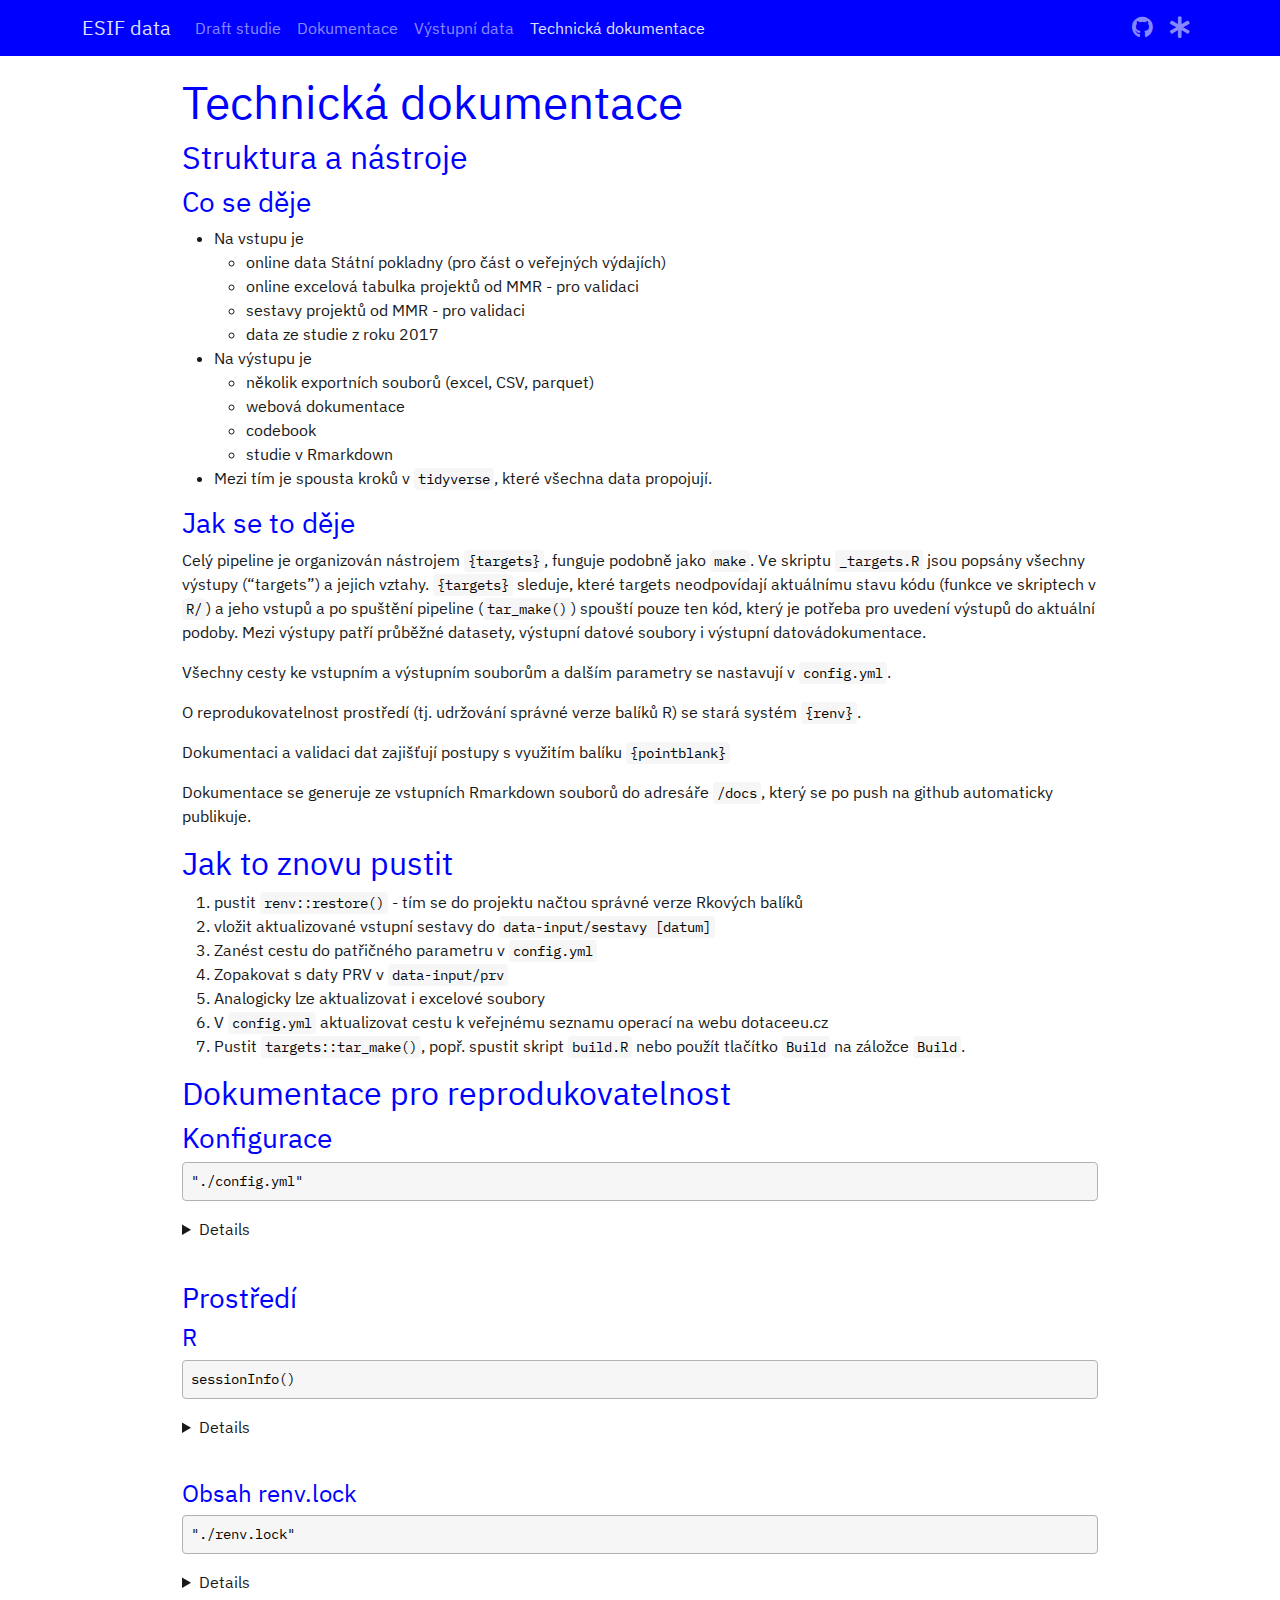
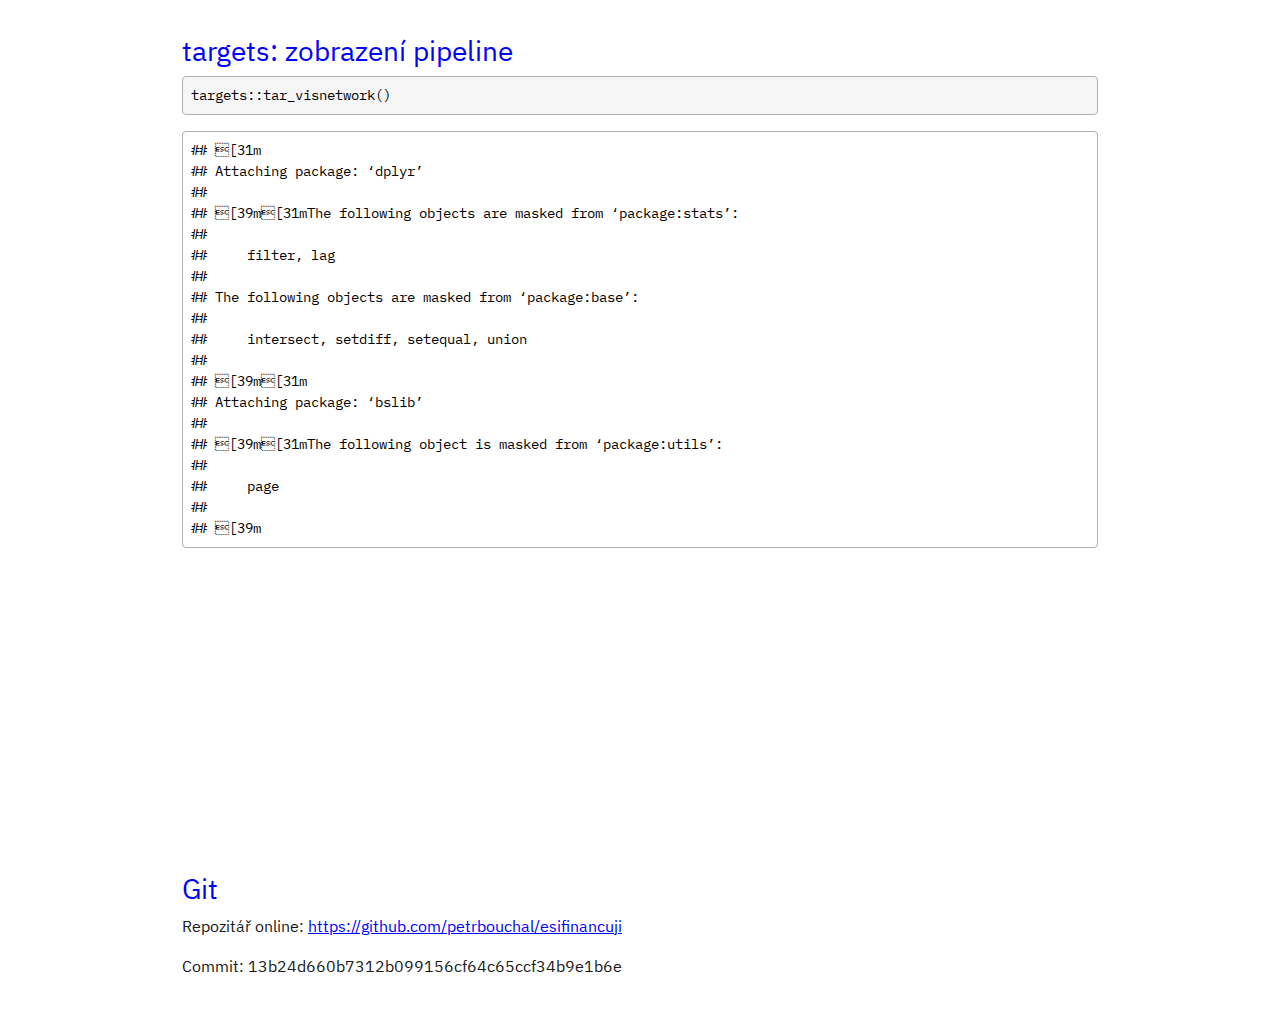
==== commit e87d8d70: "update site" ====
--- a/docs/dev.html
+++ b/docs/dev.html
@@ -431,40 +431,48 @@
 [1] stats     graphics  grDevices datasets  utils     methods   base     
 
 other attached packages:
- [1] gt_0.3.1                  ggplot2_3.3.3            
- [3] forcats_0.5.0             details_0.2.1            
- [5] pointblank_0.9.0          purrr_0.3.4              
- [7] readr_2.0.2               writexl_1.4.0            
- [9] lubridate_1.7.10          czso_0.3.5               
-[11] ragg_1.1.0                tidyr_1.1.3              
-[13] arrow_5.0.0.20211012      purrrow_0.0.0.9000       
-[15] config_0.3.1              httr_1.4.2               
-[17] curl_4.3                  janitor_2.0.1            
-[19] readxl_1.3.1              here_1.0.1               
-[21] statnipokladna_0.7.0.9000 bslib_0.3.1              
-[23] stringr_1.4.0             dplyr_1.0.7              
-[25] magrittr_2.0.1            future_1.21.0            
-[27] tarchetypes_0.2.0         targets_0.6.0.9000       
+ [1] visNetwork_2.0.9          shinyWidgets_0.5.7       
+ [3] shinybusy_0.2.2           shiny_1.7.1              
+ [5] rstudioapi_0.13           pingr_2.0.1              
+ [7] markdown_1.1              clustermq_0.8.95.1       
+ [9] bs4Dash_2.0.2             gt_0.3.1                 
+[11] ggplot2_3.3.3             forcats_0.5.0            
+[13] details_0.2.1             pointblank_0.9.0         
+[15] purrr_0.3.4               readr_2.0.2              
+[17] writexl_1.4.0             lubridate_1.7.10         
+[19] czso_0.3.5                ragg_1.1.0               
+[21] tidyr_1.1.3               arrow_5.0.0.20211012     
+[23] purrrow_0.0.0.9000        config_0.3.1             
+[25] httr_1.4.2                curl_4.3                 
+[27] janitor_2.0.1             readxl_1.3.1             
+[29] here_1.0.1                statnipokladna_0.7.0.9000
+[31] bslib_0.3.1               stringr_1.4.0            
+[33] dplyr_1.0.7               magrittr_2.0.1           
+[35] future_1.21.0             tarchetypes_0.2.0        
+[37] targets_0.6.0.9000       
 
 loaded via a namespace (and not attached):
- [1] fs_1.5.0          usethis_2.1.3     blastula_0.3.2    bit64_4.0.5      
- [5] rprojroot_2.0.2   tools_4.1.0       utf8_1.2.2        R6_2.5.0         
- [9] DBI_1.1.0         colorspace_2.0-0  withr_2.4.2       tidyselect_1.1.1 
-[13] processx_3.5.2    bit_4.0.4         compiler_4.1.0    extrafontdb_1.0  
-[17] textshaping_0.3.0 cli_3.0.1         xml2_1.3.2        desc_1.4.0       
-[21] sass_0.4.0        scales_1.1.1      callr_3.7.0.9000  systemfonts_1.0.1
-[25] digest_0.6.27     rmarkdown_2.11    pkgconfig_2.0.3   htmltools_0.5.2  
-[29] extrafont_0.17    parallelly_1.23.0 fastmap_1.1.0     rlang_0.4.11     
-[33] rstudioapi_0.13   jquerylib_0.1.3   generics_0.1.0    jsonlite_1.7.2   
-[37] Rcpp_1.0.6        munsell_0.5.0     fansi_0.5.0       gdtools_0.2.3    
-[41] clipr_0.7.1       lifecycle_1.0.0   ptrr_0.2.0.9000   stringi_1.5.3    
-[45] yaml_2.2.1        snakecase_0.11.0  grid_4.1.0        hrbrthemes_0.8.0 
-[49] parallel_4.1.0    listenv_0.8.0     crayon_1.4.2      hms_1.0.0        
-[53] knitr_1.36        ps_1.6.0          pillar_1.6.2      igraph_1.2.6     
-[57] codetools_0.2-18  glue_1.4.2        evaluate_0.14     data.table_1.14.0
-[61] renv_0.14.0       png_0.1-7         vctrs_0.3.8       tzdb_0.1.2       
-[65] Rttf2pt1_1.3.8    cellranger_1.1.0  gtable_0.3.0      assertthat_0.2.1 
-[69] xfun_0.24         tibble_3.1.3      globals_0.14.0    ellipsis_0.3.2   
+ [1] colorspace_2.0-0  ellipsis_0.3.2    rprojroot_2.0.2   snakecase_0.11.0 
+ [5] fs_1.5.0          listenv_0.8.0     farver_2.1.0      bit64_4.0.5      
+ [9] fansi_0.5.0       xml2_1.3.2        codetools_0.2-18  extrafont_0.17   
+[13] knitr_1.36        jsonlite_1.7.2    broom_0.7.3       Rttf2pt1_1.3.8   
+[17] png_0.1-7         clipr_0.7.1       compiler_4.1.0    backports_1.2.1  
+[21] assertthat_0.2.1  fastmap_1.1.0     cli_3.0.1         later_1.1.0.1    
+[25] hrbrthemes_0.8.0  htmltools_0.5.2   tools_4.1.0       igraph_1.2.6     
+[29] gtable_0.3.0      glue_1.4.2        Rcpp_1.0.6        cellranger_1.1.0 
+[33] jquerylib_0.1.3   vctrs_0.3.8       extrafontdb_1.0   blastula_0.3.2   
+[37] xfun_0.24         globals_0.14.0    ps_1.6.0          mime_0.10        
+[41] lifecycle_1.0.0   renv_0.14.0       ptrr_0.2.0.9000   scales_1.1.1     
+[45] hms_1.0.0         promises_1.2.0.1  parallel_4.1.0    yaml_2.2.1       
+[49] gdtools_0.2.3     sass_0.4.0        stringi_1.5.3     highr_0.8        
+[53] desc_1.4.0        rlang_0.4.11      pkgconfig_2.0.3   systemfonts_1.0.1
+[57] evaluate_0.14     labeling_0.4.2    htmlwidgets_1.5.3 bit_4.0.4        
+[61] processx_3.5.2    tidyselect_1.1.1  parallelly_1.23.0 bookdown_0.24    
+[65] R6_2.5.0          generics_0.1.0    DBI_1.1.0         pillar_1.6.2     
+[69] withr_2.4.2       tibble_3.1.3      crayon_1.4.2      utf8_1.2.2       
+[73] tzdb_0.1.2        rmarkdown_2.11    usethis_2.1.3     grid_4.1.0       
+[77] data.table_1.14.0 callr_3.7.0.9000  digest_0.6.27     xtable_1.8-4     
+[81] httpuv_1.5.5      textshaping_0.3.0 munsell_0.5.0    
 </code></pre>
 </details>
 <p><br></p>
@@ -1841,12 +1849,12 @@
 ## 
 ## [39m</code></pre>
 <div id="htmlwidget-29f33bc0837365441b27" style="width:576px;height:288px;" class="visNetwork html-widget"></div>
-<script type="application/json" data-for="htmlwidget-29f33bc0837365441b27">{"x":{"nodes":{"name":["cb_codebook","cb_codebook_yaml","cb_esif_marked","cb_semisum_long","cb_semisum_long_parquet","cb_sum_hlousek_long","cb_sum_hlousek_wide","cb_sum_long","cb_sum_long_csv","cb_sum_long_parquet","cb_sum_long_xlsx","cb_sum_wide","cis_kraj","codelists","compiled_op_sum","config_yml","d_file","d_file_l","d_file_o","d_file_sf","d_id","d_id_l","d_id_o","d_id_sf","d_months","d_months_l","d_months_o","d_url","d_url_l","d_url_o","d_url_sf","d_years","d_years_l","d_years_l_ptrn","d_years_o","d_years_o_ptrn","d_years_ptrn","dt17_long","dt17_wide","ef_pub","ef_pubxls","ef_pubxls_url","efs_prv","efs_prv_annual","efs_zop","efs_zop_annual","first_report_xlsx","nastroje_zdroje","pop_obce","readme_md","s_dev_html","s_dev_rmd","s_doc_html","s_doc_rmd","s_index_html","s_output_html","s_output_rmd","s_pokladna_html","s_pokladna_rmd","s_pokladnachecks_html","s_pokladnachecks_rmd","s_readme_html","s_readme_rmd","siteconf","sitefiles","sp_central_new_arrdir","sp_central_new_ops","sp_central_old_arrdir","sp_cl","sp_cl_paths","sp_cl_urls","sp_clp","sp_local_arrdir","sp_local_grants_arrdir","sp_sf_arrdir","table_file","table_file_l","table_file_lg","table_file_o","table_file_sf","zuj_obec","usr","c_sp_years_central_new","release_questions","codelist_to_parquet","c_export_sum_pq","make_export_codebook","t_vydaje_export","t_sp_data_local","c_first_report_xlsx","nastroj_op","get_sp_monitoring","t_sp_statefunds","load_efs_zop","make_esif_sum_wide","get_stats_pop_obce","c_repo_remote","summarise_prv","summarise_zop","t_vydaje_core","openlinks","get_sp_budgetresp","c_sp_years_local","sp_load_codelist","c_export_cdbk",".__global__","c_sp_nastroj_ids_1420_ops","c_mc_xlsx_h","sp_tables_i","c_ef_obce_arrowdir","c_sest_xlsx_fin","sp_tables","c_sest_xlsx_obl","check_online","sp_base_url","sp_codelists","budget_arrow_months","c_czso_pop_table_id","yr_lbls_old","t_2017","yr_lbls","codelist_names","t_config","switch_minus","get_zuj_obec","extract_cl","sp_datasets_i","c_sp_months_sf",".__S3MethodsTable__.","c_sp_months_central_new","yr_brks","marrow","c_mc_xlsx_prv","c_sp_months_central_old","c_prv_data_path","cnf","t_public_list","export_table","c_export_dir","c_sp_months_local","get_table","t_op_compile","c_sp_local_arrowdir","t_sp_data_local_grants","c_export_sum_xlsx","c_sp_nastroj_ids_0713_ops","c_sp_nastroj_ids_0713_prv","c_sp_nastroj_ids_1420_prv","c_mc_xlsx_q","theme_studie","t_sestavy","c_export_sum_csv","c_sp_local_grants_arrowdir","c_sest_dir","c_sp_sf_arrowdir","c_sest_xlsx_zop","obdobi_to_short","make_zop_timing_plot","summarise_esif_marked","c_sp_central_arrowdir_new","t_sp_data_central_new","clrs","c_sp_central_arrowdir_old","c_hier_excel_sheet","yr_lbls_m","marrow2_dir","collect_filtered_arrow_ds","sp_datasets","yr_brks_old","c_export_detail_pq","summarise_geo_by_kraj","filter_hlousek","c_sp_years_central_old","c_hier_excel_path",".packageName","op_labels","t_sp_data_central_old","c_sest_xlsx_prj","tar_render_sitedoc","semisummarise_esif_marked","load_prv",".__NAMESPACE__.","t_sp_codelists","c_ef_pubxls_url","t_html","t_geometa","sp_get_monitoring","sp_load_codelist_named","sp_get_table_file","sp_get_codelist_url","sp_get_codelist_viewer","sp_load_table","sp_get_dataset_url","sp_get_dataset_doc","marrow_files","marrow_dir","marrow_ds","make_nastroje_zdroje","add_op_labels","sp_get_codelist_file","sp_get_dataset","get_dataset_doc","build_efs_timing","summarise_by_op","read_pubxls","sp_get_codelist","sp_get_table","get_dataset","sp_add_codelist","get_codelist","load_and_prep_budget","add_codelist","load_budget_local_grants","budget_new_ops","make_cb_esif_marked","load_budget_yearsum_central_new","load_budget_yearsum_local","load_budget_yearsum_sf","load_budget_yearsum_central_old"],"type":["stem","stem","stem","stem","stem","stem","stem","stem","stem","stem","stem","stem","stem","stem","stem","stem","pattern","pattern","pattern","pattern","stem","stem","stem","stem","stem","stem","stem","pattern","pattern","pattern","pattern","stem","stem","pattern","stem","pattern","pattern","stem","stem","stem","stem","stem","stem","stem","stem","stem","stem","stem","stem","stem","stem","stem","stem","stem","stem","stem","stem","stem","stem","stem","stem","stem","stem","stem","stem","stem","stem","stem","pattern","pattern","pattern","pattern","stem","stem","stem","pattern","pattern","pattern","pattern","pattern","stem","object","object","function","function","object","function","object","object","object","object","function","object","function","function","function","object","function","function","object","function","function","object","function","object","object","object","object","object","object","object","object","object","function","object","object","function","object","object","object","object","object","object","function","function","function","object","object","object","object","object","function","object","object","object","object","object","function","object","object","function","object","object","object","object","object","object","object","object","function","object","object","object","object","object","object","function","function","function","object","object","object","object","object","object","function","function","object","object","object","function","function","object","object","object","object","object","object","function","function","function","object","object","object","object","object","function","function","function","function","function","function","function","function","function","function","function","function","function","function","function","function","function","function","function","function","function","function","function","function","function","function","function","function","function","function","function","function","function"],"status":["uptodate","uptodate","uptodate","uptodate","uptodate","uptodate","uptodate","uptodate","uptodate","uptodate","uptodate","uptodate","uptodate","uptodate","uptodate","uptodate","uptodate","uptodate","uptodate","uptodate","uptodate","uptodate","uptodate","uptodate","uptodate","uptodate","uptodate","uptodate","uptodate","uptodate","uptodate","uptodate","uptodate","uptodate","uptodate","uptodate","uptodate","uptodate","uptodate","uptodate","uptodate","uptodate","uptodate","uptodate","uptodate","uptodate","uptodate","uptodate","uptodate","outdated","started","uptodate","outdated","uptodate","uptodate","outdated","uptodate","outdated","uptodate","outdated","uptodate","uptodate","uptodate","uptodate","uptodate","uptodate","uptodate","uptodate","uptodate","uptodate","uptodate","uptodate","uptodate","uptodate","uptodate","uptodate","uptodate","uptodate","uptodate","uptodate","uptodate","uptodate","uptodate","uptodate","uptodate","uptodate","uptodate","uptodate","uptodate","uptodate","uptodate","uptodate","uptodate","uptodate","uptodate","uptodate","uptodate","uptodate","uptodate","uptodate","uptodate","uptodate","uptodate","uptodate","uptodate","uptodate","uptodate","uptodate","uptodate","uptodate","uptodate","uptodate","uptodate","uptodate","uptodate","uptodate","uptodate","uptodate","uptodate","uptodate","uptodate","uptodate","uptodate","uptodate","uptodate","uptodate","uptodate","uptodate","uptodate","uptodate","uptodate","uptodate","uptodate","uptodate","uptodate","uptodate","uptodate","uptodate","uptodate","uptodate","uptodate","uptodate","uptodate","uptodate","uptodate","uptodate","uptodate","uptodate","uptodate","uptodate","uptodate","uptodate","uptodate","uptodate","uptodate","uptodate","uptodate","uptodate","uptodate","uptodate","uptodate","uptodate","uptodate","uptodate","uptodate","uptodate","uptodate","uptodate","uptodate","uptodate","uptodate","uptodate","uptodate","uptodate","uptodate","uptodate","uptodate","uptodate","uptodate","uptodate","uptodate","uptodate","uptodate","uptodate","uptodate","uptodate","uptodate","uptodate","uptodate","uptodate","uptodate","uptodate","uptodate","uptodate","uptodate","uptodate","uptodate","uptodate","uptodate","uptodate","uptodate","uptodate","uptodate","uptodate","uptodate","uptodate","uptodate","uptodate","uptodate","uptodate","uptodate","uptodate","uptodate","uptodate","uptodate","uptodate","uptodate","uptodate","uptodate"],"seconds":[1.939,0.007,5.359,0.813,0.177,9.424,0.046,7.907,1.417,0.019,0.248,0.054,1.752,1.185,0.191,1.442,0,0.035,0.068,1.864,0,1.236,0.003,2.622,0.001,0.002,0.001,0.344,0.569,0.281,0.634,0.005,0.001,0,0.004,0,0,1.67,2.559,9.352,19.573,1.546,0.956,0.194,4.544,121.347,1.712,0.015,8.649,1.477,13.409,1.276,3.504,0.002,0.011,6.121,1.221,45.826,1.284,9.978,1.669,4.816,1.08,1.523,1.396,908.707,2.273,299.206,0.386,4.635,0.772,0.088,732.994,6.723,11.054,0,0.025,1.311,0.015,0.048,4.594,null,null,null,null,null,null,null,null,null,null,null,null,null,null,null,null,null,null,null,null,null,null,null,null,null,null,null,null,null,null,null,null,null,null,null,null,null,null,null,null,null,null,null,null,null,null,null,null,null,null,null,null,null,null,null,null,null,null,null,null,null,null,null,null,null,null,null,null,null,null,null,null,null,null,null,null,null,null,null,null,null,null,null,null,null,null,null,null,null,null,null,null,null,null,null,null,null,null,null,null,null,null,null,null,null,null,null,null,null,null,null,null,null,null,null,null,null,null,null,null,null,null,null,null,null,null,null,null,null,null,null,null,null,null,null,null,null,null],"bytes":[738779,2909,2893341,737006,643209,52688,70622,63323,1493399,73373,291867,85938,837,145,3085,2524,0,180730223,2592095,107135,57,55,55,56,48,48,48,0,0,0,0,102,102,0,102,0,0,138971,176403,13596201,70269952,0,670136,213911,2840699,1747156,1032584,253,40217,2280,110420,2762,12114,1633,10007,37868,2287,25894,22503,40833,3147,10007,2809,1681,160,256,1892534,224,4380,150397417,0,8287,416,416,256,0,1171385894,27343687,10321052,383273,38162,null,null,null,null,null,null,null,null,null,null,null,null,null,null,null,null,null,null,null,null,null,null,null,null,null,null,null,null,null,null,null,null,null,null,null,null,null,null,null,null,null,null,null,null,null,null,null,null,null,null,null,null,null,null,null,null,null,null,null,null,null,null,null,null,null,null,null,null,null,null,null,null,null,null,null,null,null,null,null,null,null,null,null,null,null,null,null,null,null,null,null,null,null,null,null,null,null,null,null,null,null,null,null,null,null,null,null,null,null,null,null,null,null,null,null,null,null,null,null,null,null,null,null,null,null,null,null,null,null,null,null,null,null,null,null,null,null,null],"branches":[null,null,null,null,null,null,null,null,null,null,null,null,null,null,null,null,6,11,5,6,null,null,null,null,null,null,null,6,11,5,6,null,null,11,null,5,6,null,null,null,null,null,null,null,null,null,null,null,null,null,null,null,null,null,null,null,null,null,null,null,null,null,null,null,null,null,null,null,12,12,12,12,null,null,null,6,11,11,5,6,null,null,null,null,null,null,null,null,null,null,null,null,null,null,null,null,null,null,null,null,null,null,null,null,null,null,null,null,null,null,null,null,null,null,null,null,null,null,null,null,null,null,null,null,null,null,null,null,null,null,null,null,null,null,null,null,null,null,null,null,null,null,null,null,null,null,null,null,null,null,null,null,null,null,null,null,null,null,null,null,null,null,null,null,null,null,null,null,null,null,null,null,null,null,null,null,null,null,null,null,null,null,null,null,null,null,null,null,null,null,null,null,null,null,null,null,null,null,null,null,null,null,null,null,null,null,null,null,null,null,null,null,null,null,null,null,null,null,null],"id":["cb_codebook","cb_codebook_yaml","cb_esif_marked","cb_semisum_long","cb_semisum_long_parquet","cb_sum_hlousek_long","cb_sum_hlousek_wide","cb_sum_long","cb_sum_long_csv","cb_sum_long_parquet","cb_sum_long_xlsx","cb_sum_wide","cis_kraj","codelists","compiled_op_sum","config_yml","d_file","d_file_l","d_file_o","d_file_sf","d_id","d_id_l","d_id_o","d_id_sf","d_months","d_months_l","d_months_o","d_url","d_url_l","d_url_o","d_url_sf","d_years","d_years_l","d_years_l_ptrn","d_years_o","d_years_o_ptrn","d_years_ptrn","dt17_long","dt17_wide","ef_pub","ef_pubxls","ef_pubxls_url","efs_prv","efs_prv_annual","efs_zop","efs_zop_annual","first_report_xlsx","nastroje_zdroje","pop_obce","readme_md","s_dev_html","s_dev_rmd","s_doc_html","s_doc_rmd","s_index_html","s_output_html","s_output_rmd","s_pokladna_html","s_pokladna_rmd","s_pokladnachecks_html","s_pokladnachecks_rmd","s_readme_html","s_readme_rmd","siteconf","sitefiles","sp_central_new_arrdir","sp_central_new_ops","sp_central_old_arrdir","sp_cl","sp_cl_paths","sp_cl_urls","sp_clp","sp_local_arrdir","sp_local_grants_arrdir","sp_sf_arrdir","table_file","table_file_l","table_file_lg","table_file_o","table_file_sf","zuj_obec","usr","c_sp_years_central_new","release_questions","codelist_to_parquet","c_export_sum_pq","make_export_codebook","t_vydaje_export","t_sp_data_local","c_first_report_xlsx","nastroj_op","get_sp_monitoring","t_sp_statefunds","load_efs_zop","make_esif_sum_wide","get_stats_pop_obce","c_repo_remote","summarise_prv","summarise_zop","t_vydaje_core","openlinks","get_sp_budgetresp","c_sp_years_local","sp_load_codelist","c_export_cdbk",".__global__","c_sp_nastroj_ids_1420_ops","c_mc_xlsx_h","sp_tables_i","c_ef_obce_arrowdir","c_sest_xlsx_fin","sp_tables","c_sest_xlsx_obl","check_online","sp_base_url","sp_codelists","budget_arrow_months","c_czso_pop_table_id","yr_lbls_old","t_2017","yr_lbls","codelist_names","t_config","switch_minus","get_zuj_obec","extract_cl","sp_datasets_i","c_sp_months_sf",".__S3MethodsTable__.","c_sp_months_central_new","yr_brks","marrow","c_mc_xlsx_prv","c_sp_months_central_old","c_prv_data_path","cnf","t_public_list","export_table","c_export_dir","c_sp_months_local","get_table","t_op_compile","c_sp_local_arrowdir","t_sp_data_local_grants","c_export_sum_xlsx","c_sp_nastroj_ids_0713_ops","c_sp_nastroj_ids_0713_prv","c_sp_nastroj_ids_1420_prv","c_mc_xlsx_q","theme_studie","t_sestavy","c_export_sum_csv","c_sp_local_grants_arrowdir","c_sest_dir","c_sp_sf_arrowdir","c_sest_xlsx_zop","obdobi_to_short","make_zop_timing_plot","summarise_esif_marked","c_sp_central_arrowdir_new","t_sp_data_central_new","clrs","c_sp_central_arrowdir_old","c_hier_excel_sheet","yr_lbls_m","marrow2_dir","collect_filtered_arrow_ds","sp_datasets","yr_brks_old","c_export_detail_pq","summarise_geo_by_kraj","filter_hlousek","c_sp_years_central_old","c_hier_excel_path",".packageName","op_labels","t_sp_data_central_old","c_sest_xlsx_prj","tar_render_sitedoc","semisummarise_esif_marked","load_prv",".__NAMESPACE__.","t_sp_codelists","c_ef_pubxls_url","t_html","t_geometa","sp_get_monitoring","sp_load_codelist_named","sp_get_table_file","sp_get_codelist_url","sp_get_codelist_viewer","sp_load_table","sp_get_dataset_url","sp_get_dataset_doc","marrow_files","marrow_dir","marrow_ds","make_nastroje_zdroje","add_op_labels","sp_get_codelist_file","sp_get_dataset","get_dataset_doc","build_efs_timing","summarise_by_op","read_pubxls","sp_get_codelist","sp_get_table","get_dataset","sp_add_codelist","get_codelist","load_and_prep_budget","add_codelist","load_budget_local_grants","budget_new_ops","make_cb_esif_marked","load_budget_yearsum_central_new","load_budget_yearsum_local","load_budget_yearsum_sf","load_budget_yearsum_central_old"],"label":["cb_codebook","cb_codebook_yaml","cb_esif_marked","cb_semisum_long","cb_semisum_long_parquet","cb_sum_hlousek_long","cb_sum_hlousek_wide","cb_sum_long","cb_sum_long_csv","cb_sum_long_parquet","cb_sum_long_xlsx","cb_sum_wide","cis_kraj","codelists","compiled_op_sum","config_yml","d_file","d_file_l","d_file_o","d_file_sf","d_id","d_id_l","d_id_o","d_id_sf","d_months","d_months_l","d_months_o","d_url","d_url_l","d_url_o","d_url_sf","d_years","d_years_l","d_years_l_ptrn","d_years_o","d_years_o_ptrn","d_years_ptrn","dt17_long","dt17_wide","ef_pub","ef_pubxls","ef_pubxls_url","efs_prv","efs_prv_annual","efs_zop","efs_zop_annual","first_report_xlsx","nastroje_zdroje","pop_obce","readme_md","s_dev_html","s_dev_rmd","s_doc_html","s_doc_rmd","s_index_html","s_output_html","s_output_rmd","s_pokladna_html","s_pokladna_rmd","s_pokladnachecks_html","s_pokladnachecks_rmd","s_readme_html","s_readme_rmd","siteconf","sitefiles","sp_central_new_arrdir","sp_central_new_ops","sp_central_old_arrdir","sp_cl","sp_cl_paths","sp_cl_urls","sp_clp","sp_local_arrdir","sp_local_grants_arrdir","sp_sf_arrdir","table_file","table_file_l","table_file_lg","table_file_o","table_file_sf","zuj_obec","usr","c_sp_years_central_new","release_questions","codelist_to_parquet","c_export_sum_pq","make_export_codebook","t_vydaje_export","t_sp_data_local","c_first_report_xlsx","nastroj_op","get_sp_monitoring","t_sp_statefunds","load_efs_zop","make_esif_sum_wide","get_stats_pop_obce","c_repo_remote","summarise_prv","summarise_zop","t_vydaje_core","openlinks","get_sp_budgetresp","c_sp_years_local","sp_load_codelist","c_export_cdbk",".__global__","c_sp_nastroj_ids_1420_ops","c_mc_xlsx_h","sp_tables_i","c_ef_obce_arrowdir","c_sest_xlsx_fin","sp_tables","c_sest_xlsx_obl","check_online","sp_base_url","sp_codelists","budget_arrow_months","c_czso_pop_table_id","yr_lbls_old","t_2017","yr_lbls","codelist_names","t_config","switch_minus","get_zuj_obec","extract_cl","sp_datasets_i","c_sp_months_sf",".__S3MethodsTable__.","c_sp_months_central_new","yr_brks","marrow","c_mc_xlsx_prv","c_sp_months_central_old","c_prv_data_path","cnf","t_public_list","export_table","c_export_dir","c_sp_months_local","get_table","t_op_compile","c_sp_local_arrowdir","t_sp_data_local_grants","c_export_sum_xlsx","c_sp_nastroj_ids_0713_ops","c_sp_nastroj_ids_0713_prv","c_sp_nastroj_ids_1420_prv","c_mc_xlsx_q","theme_studie","t_sestavy","c_export_sum_csv","c_sp_local_grants_arrowdir","c_sest_dir","c_sp_sf_arrowdir","c_sest_xlsx_zop","obdobi_to_short","make_zop_timing_plot","summarise_esif_marked","c_sp_central_arrowdir_new","t_sp_data_central_new","clrs","c_sp_central_arrowdir_old","c_hier_excel_sheet","yr_lbls_m","marrow2_dir","collect_filtered_arrow_ds","sp_datasets","yr_brks_old","c_export_detail_pq","summarise_geo_by_kraj","filter_hlousek","c_sp_years_central_old","c_hier_excel_path",".packageName","op_labels","t_sp_data_central_old","c_sest_xlsx_prj","tar_render_sitedoc","semisummarise_esif_marked","load_prv",".__NAMESPACE__.","t_sp_codelists","c_ef_pubxls_url","t_html","t_geometa","sp_get_monitoring","sp_load_codelist_named","sp_get_table_file","sp_get_codelist_url","sp_get_codelist_viewer","sp_load_table","sp_get_dataset_url","sp_get_dataset_doc","marrow_files","marrow_dir","marrow_ds","make_nastroje_zdroje","add_op_labels","sp_get_codelist_file","sp_get_dataset","get_dataset_doc","build_efs_timing","summarise_by_op","read_pubxls","sp_get_codelist","sp_get_table","get_dataset","sp_add_codelist","get_codelist","load_and_prep_budget","add_codelist","load_budget_local_grants","budget_new_ops","make_cb_esif_marked","load_budget_yearsum_central_new","load_budget_yearsum_local","load_budget_yearsum_sf","load_budget_yearsum_central_old"],"level":[11,12,9,10,11,10,11,10,11,11,11,11,1,2,4,1,5,5,5,5,1,1,1,1,2,2,2,4,4,4,4,2,2,3,2,3,3,4,3,4,2,1,2,3,2,3,2,6,2,3,2,1,2,1,3,13,1,12,1,10,1,2,1,1,1,8,9,8,5,4,3,6,8,7,8,6,6,6,6,6,2,1,1,0,1,1,1,0,0,1,1,1,0,1,1,1,0,1,1,0,0,0,1,1,1,0,1,0,1,0,0,0,0,1,1,1,1,1,0,0,0,1,0,1,1,1,1,1,0,1,0,1,0,1,1,0,0,1,1,1,0,0,1,0,1,1,1,1,0,0,0,1,1,1,1,1,0,0,1,1,0,0,1,0,0,0,0,0,0,1,0,1,1,0,0,1,0,0,0,1,1,0,0,0,0,0,2,2,2,2,2,2,2,2,2,2,2,2,2,3,3,3,3,3,3,4,4,4,5,5,6,6,6,6,6,7,7,7,7],"color":["#354823","#354823","#354823","#354823","#354823","#354823","#354823","#354823","#354823","#354823","#354823","#354823","#354823","#354823","#354823","#354823","#354823","#354823","#354823","#354823","#354823","#354823","#354823","#354823","#354823","#354823","#354823","#354823","#354823","#354823","#354823","#354823","#354823","#354823","#354823","#354823","#354823","#354823","#354823","#354823","#354823","#354823","#354823","#354823","#354823","#354823","#354823","#354823","#354823","#78B7C5","#DC863B","#354823","#78B7C5","#354823","#354823","#78B7C5","#354823","#78B7C5","#354823","#78B7C5","#354823","#354823","#354823","#354823","#354823","#354823","#354823","#354823","#354823","#354823","#354823","#354823","#354823","#354823","#354823","#354823","#354823","#354823","#354823","#354823","#354823","#354823","#354823","#354823","#354823","#354823","#354823","#354823","#354823","#354823","#354823","#354823","#354823","#354823","#354823","#354823","#354823","#354823","#354823","#354823","#354823","#354823","#354823","#354823","#354823","#354823","#354823","#354823","#354823","#354823","#354823","#354823","#354823","#354823","#354823","#354823","#354823","#354823","#354823","#354823","#354823","#354823","#354823","#354823","#354823","#354823","#354823","#354823","#354823","#354823","#354823","#354823","#354823","#354823","#354823","#354823","#354823","#354823","#354823","#354823","#354823","#354823","#354823","#354823","#354823","#354823","#354823","#354823","#354823","#354823","#354823","#354823","#354823","#354823","#354823","#354823","#354823","#354823","#354823","#354823","#354823","#354823","#354823","#354823","#354823","#354823","#354823","#354823","#354823","#354823","#354823","#354823","#354823","#354823","#354823","#354823","#354823","#354823","#354823","#354823","#354823","#354823","#354823","#354823","#354823","#354823","#354823","#354823","#354823","#354823","#354823","#354823","#354823","#354823","#354823","#354823","#354823","#354823","#354823","#354823","#354823","#354823","#354823","#354823","#354823","#354823","#354823","#354823","#354823","#354823","#354823","#354823","#354823","#354823","#354823","#354823","#354823","#354823","#354823"],"shape":["dot","dot","dot","dot","dot","dot","dot","dot","dot","dot","dot","dot","dot","dot","dot","dot","square","square","square","square","dot","dot","dot","dot","dot","dot","dot","square","square","square","square","dot","dot","square","dot","square","square","dot","dot","dot","dot","dot","dot","dot","dot","dot","dot","dot","dot","dot","dot","dot","dot","dot","dot","dot","dot","dot","dot","dot","dot","dot","dot","dot","dot","dot","dot","dot","square","square","square","square","dot","dot","dot","square","square","square","square","square","dot","triangleDown","triangleDown","triangle","triangle","triangleDown","triangle","triangleDown","triangleDown","triangleDown","triangleDown","triangle","triangleDown","triangle","triangle","triangle","triangleDown","triangle","triangle","triangleDown","triangle","triangle","triangleDown","triangle","triangleDown","triangleDown","triangleDown","triangleDown","triangleDown","triangleDown","triangleDown","triangleDown","triangleDown","triangle","triangleDown","triangleDown","triangle","triangleDown","triangleDown","triangleDown","triangleDown","triangleDown","triangleDown","triangle","triangle","triangle","triangleDown","triangleDown","triangleDown","triangleDown","triangleDown","triangle","triangleDown","triangleDown","triangleDown","triangleDown","triangleDown","triangle","triangleDown","triangleDown","triangle","triangleDown","triangleDown","triangleDown","triangleDown","triangleDown","triangleDown","triangleDown","triangleDown","triangle","triangleDown","triangleDown","triangleDown","triangleDown","triangleDown","triangleDown","triangle","triangle","triangle","triangleDown","triangleDown","triangleDown","triangleDown","triangleDown","triangleDown","triangle","triangle","triangleDown","triangleDown","triangleDown","triangle","triangle","triangleDown","triangleDown","triangleDown","triangleDown","triangleDown","triangleDown","triangle","triangle","triangle","triangleDown","triangleDown","triangleDown","triangleDown","triangleDown","triangle","triangle","triangle","triangle","triangle","triangle","triangle","triangle","triangle","triangle","triangle","triangle","triangle","triangle","triangle","triangle","triangle","triangle","triangle","triangle","triangle","triangle","triangle","triangle","triangle","triangle","triangle","triangle","triangle","triangle","triangle","triangle","triangle"]},"edges":{"from":["sp_add_codelist","sp_add_codelist","sp_add_codelist","sp_add_codelist","sp_add_codelist","load_and_prep_budget","load_and_prep_budget","load_and_prep_budget","load_and_prep_budget","usr","usr","usr","sp_get_codelist","sp_get_codelist","get_sp_monitoring","sp_get_codelist_file","sp_load_codelist","sp_load_codelist","c_sp_nastroj_ids_1420_ops","sp_tables_i","sp_tables_i","sp_get_table_file","check_online","check_online","check_online","sp_base_url","sp_codelists","sp_codelists","sp_get_codelist_url","sp_get_dataset","sp_get_dataset","sp_load_table","sp_load_table","switch_minus","extract_cl","extract_cl","sp_datasets_i","sp_datasets_i","marrow","marrow","marrow","add_op_labels","add_op_labels","add_op_labels","add_op_labels","sp_get_dataset_url","c_sp_nastroj_ids_0713_ops","c_sp_nastroj_ids_0713_prv","c_sp_nastroj_ids_1420_prv","sp_get_dataset_doc","op_labels","efs_prv","summarise_prv","c_czso_pop_table_id","get_stats_pop_obce","d_file","sp_get_table_file","budget_arrow_months","c_sp_months_sf","c_sp_sf_arrowdir","load_budget_yearsum_sf","sp_cl","table_file_sf","d_id","d_months","d_years_ptrn","sp_get_dataset_url","d_file_l","sp_get_table_file","c_sp_years_central_new","ef_pubxls_url","cb_sum_long","make_esif_sum_wide","cb_sum_hlousek_long","make_esif_sum_wide","cb_codebook","cb_codebook_yaml","cb_semisum_long","cb_semisum_long_parquet","cb_sum_long","cb_sum_long_csv","cb_sum_long_parquet","cb_sum_long_xlsx","config_yml","ef_pub","s_output_rmd","siteconf","sitefiles","d_id_l","d_months_l","d_url_l","d_years_l","sp_get_dataset","d_id_o","d_months_o","d_url_o","d_years_o","sp_get_dataset","budget_arrow_months","c_sp_central_arrowdir_old","c_sp_months_central_old","load_budget_yearsum_central_old","sp_cl","table_file_o","budget_arrow_months","c_sp_local_grants_arrowdir","c_sp_months_local","load_budget_local_grants","sp_cl","table_file_lg","cb_esif_marked","summarise_esif_marked","s_dev_rmd","siteconf","sitefiles","cb_esif_marked","cb_sum_hlousek_long","cb_sum_hlousek_wide","cb_sum_long","cb_sum_wide","compiled_op_sum","dt17_long","dt17_wide","s_pokladna_rmd","siteconf","sitefiles","sp_central_new_arrdir","sp_cl","sp_local_arrdir","sp_sf_arrdir","d_id_sf","d_months","d_years_ptrn","sp_get_dataset_url","config_yml","s_doc_rmd","siteconf","sitefiles","c_export_dir","c_export_sum_xlsx","cb_sum_long","export_table","d_years_o","d_id_l","d_months_l","d_years_l_ptrn","sp_get_dataset_url","d_id_o","d_months_o","d_years_o_ptrn","sp_get_dataset_url","sp_cl_paths","sp_load_codelist_named","efs_zop","summarise_zop","s_readme_html","s_readme_rmd","ef_pubxls","read_pubxls","c_sest_dir","c_sest_xlsx_zop","load_efs_zop","cb_esif_marked","semisummarise_esif_marked","codelist_to_parquet","codelists","sp_cl","d_id","d_months","d_url","d_years","sp_get_dataset","sp_cl_urls","sp_get_codelist_file","c_sp_months_local","c_sp_months_central_old","c_export_detail_pq","c_export_dir","cb_semisum_long","export_table","c_sp_months_central_new","budget_arrow_months","c_sp_local_arrowdir","c_sp_months_local","load_budget_yearsum_local","sp_cl","table_file_l","c_export_dir","c_export_sum_pq","cb_sum_long","export_table","d_years","budget_arrow_months","c_sp_central_arrowdir_new","c_sp_months_central_new","load_budget_yearsum_central_new","sp_cl","table_file","d_file_sf","sp_get_table_file","c_export_cdbk","c_export_dir","cb_codebook","cb_semisum_long","c_sp_years_local","d_years_l","c_sp_years_central_old","codelist_names","config_yml","s_readme_rmd","siteconf","sitefiles","d_id_sf","d_months","d_url_sf","d_years","sp_get_dataset","dt17_wide","budget_new_ops","nastroj_op","sp_central_new_arrdir","sp_cl","s_readme_html","s_readme_rmd","siteconf","sitefiles","make_nastroje_zdroje","sp_cl","make_cb_esif_marked","nastroje_zdroje","sp_central_new_arrdir","sp_cl","efs_prv_annual","efs_zop_annual","summarise_by_op","codelists","sp_get_codelist_url","c_prv_data_path","cis_kraj","load_prv","cb_esif_marked","filter_hlousek","summarise_esif_marked","first_report_xlsx","efs_zop","s_pokladnachecks_rmd","siteconf","sitefiles","sp_central_new_arrdir","sp_central_new_ops","sp_central_old_arrdir","sp_cl","sp_local_arrdir","sp_local_grants_arrdir","c_first_report_xlsx","d_file_l","sp_get_table_file","c_export_dir","c_export_sum_csv","cb_sum_long","export_table","d_file_o","sp_get_table_file","get_zuj_obec","cb_semisum_long","make_export_codebook"],"to":["load_and_prep_budget","add_codelist","load_budget_local_grants","budget_new_ops","make_cb_esif_marked","load_budget_yearsum_central_new","load_budget_yearsum_local","load_budget_yearsum_sf","load_budget_yearsum_central_old","sp_get_codelist_file","sp_get_dataset","sp_get_dataset_doc","sp_add_codelist","get_codelist","sp_get_monitoring","sp_get_codelist","sp_get_codelist","sp_load_codelist_named","make_nastroje_zdroje","sp_get_table_file","sp_get_table","sp_get_table","sp_get_codelist_url","sp_get_dataset_url","sp_get_dataset_doc","sp_get_codelist_url","sp_get_codelist_url","sp_get_codelist_viewer","sp_get_codelist_file","sp_get_table","get_dataset","sp_get_table","load_budget_local_grants","sp_load_table","make_nastroje_zdroje","make_cb_esif_marked","sp_get_dataset_url","sp_get_dataset_doc","marrow_files","marrow_dir","marrow_ds","build_efs_timing","budget_new_ops","summarise_by_op","read_pubxls","sp_get_dataset","make_nastroje_zdroje","make_nastroje_zdroje","make_nastroje_zdroje","get_dataset_doc","add_op_labels","efs_prv_annual","efs_prv_annual","pop_obce","pop_obce","table_file","table_file","sp_sf_arrdir","sp_sf_arrdir","sp_sf_arrdir","sp_sf_arrdir","sp_sf_arrdir","sp_sf_arrdir","d_url","d_url","d_url","d_url","table_file_lg","table_file_lg","d_years","ef_pubxls","cb_sum_wide","cb_sum_wide","cb_sum_hlousek_wide","cb_sum_hlousek_wide","s_output_html","s_output_html","s_output_html","s_output_html","s_output_html","s_output_html","s_output_html","s_output_html","s_output_html","s_output_html","s_output_html","s_output_html","s_output_html","d_file_l","d_file_l","d_file_l","d_file_l","d_file_l","d_file_o","d_file_o","d_file_o","d_file_o","d_file_o","sp_central_old_arrdir","sp_central_old_arrdir","sp_central_old_arrdir","sp_central_old_arrdir","sp_central_old_arrdir","sp_central_old_arrdir","sp_local_grants_arrdir","sp_local_grants_arrdir","sp_local_grants_arrdir","sp_local_grants_arrdir","sp_local_grants_arrdir","sp_local_grants_arrdir","cb_sum_long","cb_sum_long","s_dev_html","s_dev_html","s_dev_html","s_pokladna_html","s_pokladna_html","s_pokladna_html","s_pokladna_html","s_pokladna_html","s_pokladna_html","s_pokladna_html","s_pokladna_html","s_pokladna_html","s_pokladna_html","s_pokladna_html","s_pokladna_html","s_pokladna_html","s_pokladna_html","s_pokladna_html","d_url_sf","d_url_sf","d_url_sf","d_url_sf","s_doc_html","s_doc_html","s_doc_html","s_doc_html","cb_sum_long_xlsx","cb_sum_long_xlsx","cb_sum_long_xlsx","cb_sum_long_xlsx","d_years_o_ptrn","d_url_l","d_url_l","d_url_l","d_url_l","d_url_o","d_url_o","d_url_o","d_url_o","sp_cl","sp_cl","efs_zop_annual","efs_zop_annual","s_index_html","s_index_html","ef_pub","ef_pub","efs_zop","efs_zop","efs_zop","cb_semisum_long","cb_semisum_long","sp_clp","sp_clp","sp_clp","d_file","d_file","d_file","d_file","d_file","sp_cl_paths","sp_cl_paths","d_months_l","d_months_o","cb_semisum_long_parquet","cb_semisum_long_parquet","cb_semisum_long_parquet","cb_semisum_long_parquet","d_months","sp_local_arrdir","sp_local_arrdir","sp_local_arrdir","sp_local_arrdir","sp_local_arrdir","sp_local_arrdir","cb_sum_long_parquet","cb_sum_long_parquet","cb_sum_long_parquet","cb_sum_long_parquet","d_years_ptrn","sp_central_new_arrdir","sp_central_new_arrdir","sp_central_new_arrdir","sp_central_new_arrdir","sp_central_new_arrdir","sp_central_new_arrdir","table_file_sf","table_file_sf","cb_codebook_yaml","cb_codebook_yaml","cb_codebook_yaml","cb_codebook_yaml","d_years_l","d_years_l_ptrn","d_years_o","codelists","s_readme_html","s_readme_html","s_readme_html","s_readme_html","d_file_sf","d_file_sf","d_file_sf","d_file_sf","d_file_sf","dt17_long","sp_central_new_ops","sp_central_new_ops","sp_central_new_ops","sp_central_new_ops","readme_md","readme_md","readme_md","readme_md","nastroje_zdroje","nastroje_zdroje","cb_esif_marked","cb_esif_marked","cb_esif_marked","cb_esif_marked","compiled_op_sum","compiled_op_sum","compiled_op_sum","sp_cl_urls","sp_cl_urls","efs_prv","efs_prv","efs_prv","cb_sum_hlousek_long","cb_sum_hlousek_long","cb_sum_hlousek_long","dt17_wide","s_pokladnachecks_html","s_pokladnachecks_html","s_pokladnachecks_html","s_pokladnachecks_html","s_pokladnachecks_html","s_pokladnachecks_html","s_pokladnachecks_html","s_pokladnachecks_html","s_pokladnachecks_html","s_pokladnachecks_html","first_report_xlsx","table_file_l","table_file_l","cb_sum_long_csv","cb_sum_long_csv","cb_sum_long_csv","cb_sum_long_csv","table_file_o","table_file_o","zuj_obec","cb_codebook","cb_codebook"],"arrows":["to","to","to","to","to","to","to","to","to","to","to","to","to","to","to","to","to","to","to","to","to","to","to","to","to","to","to","to","to","to","to","to","to","to","to","to","to","to","to","to","to","to","to","to","to","to","to","to","to","to","to","to","to","to","to","to","to","to","to","to","to","to","to","to","to","to","to","to","to","to","to","to","to","to","to","to","to","to","to","to","to","to","to","to","to","to","to","to","to","to","to","to","to","to","to","to","to","to","to","to","to","to","to","to","to","to","to","to","to","to","to","to","to","to","to","to","to","to","to","to","to","to","to","to","to","to","to","to","to","to","to","to","to","to","to","to","to","to","to","to","to","to","to","to","to","to","to","to","to","to","to","to","to","to","to","to","to","to","to","to","to","to","to","to","to","to","to","to","to","to","to","to","to","to","to","to","to","to","to","to","to","to","to","to","to","to","to","to","to","to","to","to","to","to","to","to","to","to","to","to","to","to","to","to","to","to","to","to","to","to","to","to","to","to","to","to","to","to","to","to","to","to","to","to","to","to","to","to","to","to","to","to","to","to","to","to","to","to","to","to","to","to","to","to","to","to","to","to","to","to","to","to","to","to","to","to","to","to","to","to","to","to","to","to","to","to"]},"nodesToDataframe":true,"edgesToDataframe":true,"options":{"width":"100%","height":"100%","nodes":{"shape":"dot","physics":false},"manipulation":{"enabled":false},"edges":{"smooth":{"type":"cubicBezier","forceDirection":"horizontal"}},"physics":{"stabilization":false},"layout":{"hierarchical":{"enabled":true,"direction":"LR"}}},"groups":null,"width":null,"height":null,"idselection":{"enabled":false,"style":"width: 150px; height: 26px","useLabels":true,"main":"Select by id"},"byselection":{"enabled":false,"style":"width: 150px; height: 26px","multiple":false,"hideColor":"rgba(200,200,200,0.5)","highlight":false},"main":{"text":"","style":"font-family:Georgia, Times New Roman, Times, serif;font-weight:bold;font-size:20px;text-align:center;"},"submain":null,"footer":null,"background":"rgba(0, 0, 0, 0)","highlight":{"enabled":true,"hoverNearest":false,"degree":{"from":1,"to":1},"algorithm":"hierarchical","hideColor":"rgba(200,200,200,0.5)","labelOnly":true},"collapse":{"enabled":true,"fit":false,"resetHighlight":true,"clusterOptions":null,"keepCoord":true,"labelSuffix":"(cluster)"},"legend":{"width":0.2,"useGroups":false,"position":"right","ncol":1,"stepX":100,"stepY":100,"zoom":true,"nodes":{"label":["Up to date","Outdated","Started","Stem","Pattern","Object","Function"],"color":["#354823","#78B7C5","#DC863B","#899DA4","#899DA4","#899DA4","#899DA4"],"shape":["dot","dot","dot","dot","square","triangleDown","triangle"]},"nodesToDataframe":true}},"evals":[],"jsHooks":[]}</script>
+<script type="application/json" data-for="htmlwidget-29f33bc0837365441b27">{"x":{"nodes":{"name":["cb_codebook","cb_codebook_yaml","cb_esif_marked","cb_semisum_long","cb_semisum_long_parquet","cb_sum_hlousek_long","cb_sum_hlousek_wide","cb_sum_long","cb_sum_long_csv","cb_sum_long_parquet","cb_sum_long_xlsx","cb_sum_wide","cb_totals","cb_totals_hl","cb_totals_hl_p","cb_totals_p","cb_trida","cb_trida_hl","cb_trida_hl_p","cb_trida_oddil","cb_trida_oddil_p","cb_trida_p","cb_trida_pododdil","cb_trida_pododdil_p","cb_trida_skupina","cb_trida_skupina_p","cis_kraj","codelists","compiled_op_sum","config_yml","d_file","d_file_l","d_file_o","d_file_sf","d_id","d_id_l","d_id_o","d_id_sf","d_months","d_months_l","d_months_o","d_url","d_url_l","d_url_o","d_url_sf","d_years","d_years_l","d_years_l_ptrn","d_years_o","d_years_o_ptrn","d_years_ptrn","dt17_long","dt17_wide","ef_pub","ef_pubxls","ef_pubxls_url","efs_prv","efs_prv_annual","efs_zop","efs_zop_annual","first_report_xlsx","nastroje_zdroje","pop_obce","readme_md","s_dev_html","s_dev_rmd","s_doc_html","s_doc_rmd","s_index_html","s_output_html","s_output_rmd","s_pokladna_html","s_pokladna_rmd","s_pokladnachecks_html","s_pokladnachecks_rmd","s_readme_html","s_readme_rmd","siteconf","sitefiles","sp_central_new_arrdir","sp_central_new_ops","sp_central_old_arrdir","sp_cl","sp_cl_paths","sp_cl_urls","sp_clp","sp_local_arrdir","sp_local_grants_arrdir","sp_sf_arrdir","table_file","table_file_l","table_file_lg","table_file_o","table_file_sf","zuj_obec","usr","c_sp_years_central_new","release_questions","plot_total_perc","codelist_to_parquet","c_export_sum_pq","make_export_codebook","t_vydaje_export","t_sp_data_local","c_first_report_xlsx","nastroj_op","get_sp_monitoring","t_sp_statefunds","make_cb_totals_perc","load_efs_zop","make_esif_sum_wide","get_stats_pop_obce","c_repo_remote","summarise_prv","summarise_zop","t_vydaje_core","openlinks","get_sp_budgetresp","c_sp_years_local","sp_load_codelist","c_export_cdbk",".__global__","c_sp_nastroj_ids_1420_ops","c_mc_xlsx_h","sp_tables_i","c_ef_obce_arrowdir","c_sest_xlsx_fin","sp_tables","c_sest_xlsx_obl","check_online","sp_base_url","sp_codelists","budget_arrow_months","c_czso_pop_table_id","yr_lbls_old","t_2017","yr_lbls","codelist_names","t_config","switch_minus","get_zuj_obec","extract_cl","sp_datasets_i","c_sp_months_sf",".__S3MethodsTable__.","c_sp_months_central_new","yr_brks","marrow","c_mc_xlsx_prv","c_sp_months_central_old","c_prv_data_path","cnf","t_public_list","export_table","c_export_dir","c_sp_months_local","get_table","t_op_compile","c_sp_local_arrowdir","t_sp_data_local_grants","c_export_sum_xlsx","theme_studie","c_sp_nastroj_ids_0713_ops","c_sp_nastroj_ids_0713_prv","c_sp_nastroj_ids_1420_prv","c_mc_xlsx_q","t_sestavy","c_export_sum_csv","c_sp_local_grants_arrowdir","c_sest_dir","c_sp_sf_arrowdir","c_sest_xlsx_zop","obdobi_to_short","make_zop_timing_plot","summarise_esif_marked","c_sp_central_arrowdir_new","t_sp_data_central_new","plot_totals","clrs","c_sp_central_arrowdir_old","c_hier_excel_sheet","yr_lbls_m","marrow2_dir","collect_filtered_arrow_ds","sp_datasets","yr_brks_old","c_export_detail_pq","summarise_geo_by_kraj","filter_hlousek","c_sp_years_central_old","c_hier_excel_path",".packageName","op_labels","t_sp_data_central_old","c_sest_xlsx_prj","tar_render_sitedoc","make_cb_totals","t_vydaje_analysis","semisummarise_esif_marked","load_prv",".__NAMESPACE__.","t_sp_codelists","c_ef_pubxls_url","t_html","t_geometa","sp_get_monitoring","sp_load_codelist_named","sp_get_table_file","sp_get_codelist_url","sp_get_codelist_viewer","sp_load_table","sp_get_dataset_url","sp_get_dataset_doc","marrow_files","marrow_dir","marrow_ds","make_nastroje_zdroje","add_op_labels","sp_get_codelist_file","sp_get_dataset","get_dataset_doc","build_efs_timing","summarise_by_op","read_pubxls","sp_get_codelist","sp_get_table","get_dataset","sp_add_codelist","get_codelist","load_and_prep_budget","add_codelist","load_budget_local_grants","budget_new_ops","make_cb_esif_marked","load_budget_yearsum_central_new","load_budget_yearsum_local","load_budget_yearsum_sf","load_budget_yearsum_central_old"],"type":["stem","stem","stem","stem","stem","stem","stem","stem","stem","stem","stem","stem","stem","stem","stem","stem","stem","stem","stem","stem","stem","stem","stem","stem","stem","stem","stem","stem","stem","stem","pattern","pattern","pattern","pattern","stem","stem","stem","stem","stem","stem","stem","pattern","pattern","pattern","pattern","stem","stem","pattern","stem","pattern","pattern","stem","stem","stem","stem","stem","stem","stem","stem","stem","stem","stem","stem","stem","stem","stem","stem","stem","stem","stem","stem","stem","stem","stem","stem","stem","stem","stem","stem","stem","stem","stem","pattern","pattern","pattern","pattern","stem","stem","stem","pattern","pattern","pattern","pattern","pattern","stem","object","object","function","function","function","object","function","object","object","object","object","function","object","function","function","function","function","object","function","function","object","function","function","object","function","object","object","object","object","object","object","object","object","object","function","object","object","function","object","object","object","object","object","object","function","function","function","object","object","object","object","object","function","object","object","object","object","object","function","object","object","function","object","object","object","object","function","object","object","object","object","object","object","object","object","object","object","function","function","function","object","object","function","object","object","object","object","function","function","object","object","object","function","function","object","object","object","object","object","object","function","function","object","function","function","object","object","object","object","object","function","function","function","function","function","function","function","function","function","function","function","function","function","function","function","function","function","function","function","function","function","function","function","function","function","function","function","function","function","function","function","function","function"],"status":["uptodate","uptodate","uptodate","uptodate","uptodate","uptodate","uptodate","uptodate","uptodate","uptodate","uptodate","uptodate","uptodate","uptodate","uptodate","uptodate","uptodate","uptodate","uptodate","uptodate","uptodate","uptodate","uptodate","uptodate","uptodate","uptodate","uptodate","uptodate","uptodate","uptodate","uptodate","uptodate","uptodate","uptodate","uptodate","uptodate","uptodate","uptodate","uptodate","uptodate","uptodate","uptodate","uptodate","uptodate","uptodate","uptodate","uptodate","uptodate","uptodate","uptodate","uptodate","uptodate","uptodate","uptodate","uptodate","uptodate","uptodate","uptodate","uptodate","uptodate","uptodate","uptodate","uptodate","outdated","started","uptodate","uptodate","uptodate","outdated","outdated","uptodate","uptodate","uptodate","uptodate","uptodate","outdated","uptodate","uptodate","uptodate","uptodate","uptodate","uptodate","uptodate","uptodate","uptodate","uptodate","uptodate","uptodate","uptodate","uptodate","uptodate","uptodate","uptodate","uptodate","uptodate","uptodate","uptodate","uptodate","uptodate","uptodate","uptodate","uptodate","uptodate","uptodate","uptodate","uptodate","uptodate","uptodate","uptodate","uptodate","uptodate","uptodate","uptodate","uptodate","uptodate","uptodate","uptodate","uptodate","uptodate","uptodate","uptodate","uptodate","uptodate","uptodate","uptodate","uptodate","uptodate","uptodate","uptodate","uptodate","uptodate","uptodate","uptodate","uptodate","uptodate","uptodate","uptodate","uptodate","uptodate","uptodate","uptodate","uptodate","uptodate","uptodate","uptodate","uptodate","uptodate","uptodate","uptodate","uptodate","uptodate","uptodate","uptodate","uptodate","uptodate","uptodate","uptodate","uptodate","uptodate","uptodate","uptodate","uptodate","uptodate","uptodate","uptodate","uptodate","uptodate","uptodate","uptodate","uptodate","uptodate","uptodate","uptodate","uptodate","uptodate","uptodate","uptodate","uptodate","uptodate","uptodate","uptodate","uptodate","uptodate","uptodate","uptodate","uptodate","uptodate","uptodate","uptodate","uptodate","uptodate","uptodate","uptodate","uptodate","uptodate","uptodate","uptodate","uptodate","uptodate","uptodate","uptodate","uptodate","uptodate","uptodate","uptodate","uptodate","uptodate","uptodate","uptodate","uptodate","uptodate","uptodate","uptodate","uptodate","uptodate","uptodate","uptodate","uptodate","uptodate","uptodate","uptodate","uptodate","uptodate","uptodate","uptodate","uptodate","uptodate","uptodate","uptodate","uptodate","uptodate","uptodate","uptodate","uptodate","uptodate","uptodate","uptodate","uptodate"],"seconds":[1.939,0.007,5.359,0.813,0.177,9.424,0.046,7.907,1.417,0.019,0.248,0.054,0.013,0.032,0.025,0.065,0.017,0.016,0.009,0.107,0.034,0.029,1.194,0.064,0.075,0.02,1.752,1.185,0.191,1.442,0,0.035,0.068,1.864,0,1.236,0.003,2.622,0.001,0.002,0.001,0.344,0.569,0.281,0.634,0.005,0.001,0,0.004,0,0,1.67,2.559,9.352,19.573,1.546,0.956,0.194,4.544,121.347,1.712,0.015,8.649,0.345,15.899,1.276,3.012,0.002,0.011,5.244,1.221,31.569,0.003,8.315,1.669,2.999,1.08,1.002,1.396,908.707,2.273,299.206,0.386,4.635,0.774,0.088,732.994,6.723,11.054,0,0.025,1.311,0.015,0.048,4.594,null,null,null,null,null,null,null,null,null,null,null,null,null,null,null,null,null,null,null,null,null,null,null,null,null,null,null,null,null,null,null,null,null,null,null,null,null,null,null,null,null,null,null,null,null,null,null,null,null,null,null,null,null,null,null,null,null,null,null,null,null,null,null,null,null,null,null,null,null,null,null,null,null,null,null,null,null,null,null,null,null,null,null,null,null,null,null,null,null,null,null,null,null,null,null,null,null,null,null,null,null,null,null,null,null,null,null,null,null,null,null,null,null,null,null,null,null,null,null,null,null,null,null,null,null,null,null,null,null,null,null,null,null,null,null,null,null,null,null,null,null,null,null],"bytes":[738779,2909,2893341,737006,643209,52688,70622,63323,1493399,73373,291867,85938,478,478,327,327,679,674,479,8096,4591,480,31984,11085,2360,1698,837,145,3085,2524,0,180730223,2592095,107135,57,55,55,56,48,48,48,0,0,0,0,102,102,0,102,0,0,138971,176403,13596201,70269952,0,670136,213911,2840699,1747156,1032584,253,40217,2280,114457,2762,12114,1633,10007,37904,2287,25731,20369,40833,3147,10007,2809,1772,160,256,1892534,224,4380,150397417,0,8287,416,416,256,0,1171385894,27343687,10321052,383273,38162,null,null,null,null,null,null,null,null,null,null,null,null,null,null,null,null,null,null,null,null,null,null,null,null,null,null,null,null,null,null,null,null,null,null,null,null,null,null,null,null,null,null,null,null,null,null,null,null,null,null,null,null,null,null,null,null,null,null,null,null,null,null,null,null,null,null,null,null,null,null,null,null,null,null,null,null,null,null,null,null,null,null,null,null,null,null,null,null,null,null,null,null,null,null,null,null,null,null,null,null,null,null,null,null,null,null,null,null,null,null,null,null,null,null,null,null,null,null,null,null,null,null,null,null,null,null,null,null,null,null,null,null,null,null,null,null,null,null,null,null,null,null,null],"branches":[null,null,null,null,null,null,null,null,null,null,null,null,null,null,null,null,null,null,null,null,null,null,null,null,null,null,null,null,null,null,6,11,5,6,null,null,null,null,null,null,null,6,11,5,6,null,null,11,null,5,6,null,null,null,null,null,null,null,null,null,null,null,null,null,null,null,null,null,null,null,null,null,null,null,null,null,null,null,null,null,null,null,12,12,12,12,null,null,null,6,11,11,5,6,null,null,null,null,null,null,null,null,null,null,null,null,null,null,null,null,null,null,null,null,null,null,null,null,null,null,null,null,null,null,null,null,null,null,null,null,null,null,null,null,null,null,null,null,null,null,null,null,null,null,null,null,null,null,null,null,null,null,null,null,null,null,null,null,null,null,null,null,null,null,null,null,null,null,null,null,null,null,null,null,null,null,null,null,null,null,null,null,null,null,null,null,null,null,null,null,null,null,null,null,null,null,null,null,null,null,null,null,null,null,null,null,null,null,null,null,null,null,null,null,null,null,null,null,null,null,null,null,null,null,null,null,null,null,null,null,null,null,null,null,null,null,null,null],"id":["cb_codebook","cb_codebook_yaml","cb_esif_marked","cb_semisum_long","cb_semisum_long_parquet","cb_sum_hlousek_long","cb_sum_hlousek_wide","cb_sum_long","cb_sum_long_csv","cb_sum_long_parquet","cb_sum_long_xlsx","cb_sum_wide","cb_totals","cb_totals_hl","cb_totals_hl_p","cb_totals_p","cb_trida","cb_trida_hl","cb_trida_hl_p","cb_trida_oddil","cb_trida_oddil_p","cb_trida_p","cb_trida_pododdil","cb_trida_pododdil_p","cb_trida_skupina","cb_trida_skupina_p","cis_kraj","codelists","compiled_op_sum","config_yml","d_file","d_file_l","d_file_o","d_file_sf","d_id","d_id_l","d_id_o","d_id_sf","d_months","d_months_l","d_months_o","d_url","d_url_l","d_url_o","d_url_sf","d_years","d_years_l","d_years_l_ptrn","d_years_o","d_years_o_ptrn","d_years_ptrn","dt17_long","dt17_wide","ef_pub","ef_pubxls","ef_pubxls_url","efs_prv","efs_prv_annual","efs_zop","efs_zop_annual","first_report_xlsx","nastroje_zdroje","pop_obce","readme_md","s_dev_html","s_dev_rmd","s_doc_html","s_doc_rmd","s_index_html","s_output_html","s_output_rmd","s_pokladna_html","s_pokladna_rmd","s_pokladnachecks_html","s_pokladnachecks_rmd","s_readme_html","s_readme_rmd","siteconf","sitefiles","sp_central_new_arrdir","sp_central_new_ops","sp_central_old_arrdir","sp_cl","sp_cl_paths","sp_cl_urls","sp_clp","sp_local_arrdir","sp_local_grants_arrdir","sp_sf_arrdir","table_file","table_file_l","table_file_lg","table_file_o","table_file_sf","zuj_obec","usr","c_sp_years_central_new","release_questions","plot_total_perc","codelist_to_parquet","c_export_sum_pq","make_export_codebook","t_vydaje_export","t_sp_data_local","c_first_report_xlsx","nastroj_op","get_sp_monitoring","t_sp_statefunds","make_cb_totals_perc","load_efs_zop","make_esif_sum_wide","get_stats_pop_obce","c_repo_remote","summarise_prv","summarise_zop","t_vydaje_core","openlinks","get_sp_budgetresp","c_sp_years_local","sp_load_codelist","c_export_cdbk",".__global__","c_sp_nastroj_ids_1420_ops","c_mc_xlsx_h","sp_tables_i","c_ef_obce_arrowdir","c_sest_xlsx_fin","sp_tables","c_sest_xlsx_obl","check_online","sp_base_url","sp_codelists","budget_arrow_months","c_czso_pop_table_id","yr_lbls_old","t_2017","yr_lbls","codelist_names","t_config","switch_minus","get_zuj_obec","extract_cl","sp_datasets_i","c_sp_months_sf",".__S3MethodsTable__.","c_sp_months_central_new","yr_brks","marrow","c_mc_xlsx_prv","c_sp_months_central_old","c_prv_data_path","cnf","t_public_list","export_table","c_export_dir","c_sp_months_local","get_table","t_op_compile","c_sp_local_arrowdir","t_sp_data_local_grants","c_export_sum_xlsx","theme_studie","c_sp_nastroj_ids_0713_ops","c_sp_nastroj_ids_0713_prv","c_sp_nastroj_ids_1420_prv","c_mc_xlsx_q","t_sestavy","c_export_sum_csv","c_sp_local_grants_arrowdir","c_sest_dir","c_sp_sf_arrowdir","c_sest_xlsx_zop","obdobi_to_short","make_zop_timing_plot","summarise_esif_marked","c_sp_central_arrowdir_new","t_sp_data_central_new","plot_totals","clrs","c_sp_central_arrowdir_old","c_hier_excel_sheet","yr_lbls_m","marrow2_dir","collect_filtered_arrow_ds","sp_datasets","yr_brks_old","c_export_detail_pq","summarise_geo_by_kraj","filter_hlousek","c_sp_years_central_old","c_hier_excel_path",".packageName","op_labels","t_sp_data_central_old","c_sest_xlsx_prj","tar_render_sitedoc","make_cb_totals","t_vydaje_analysis","semisummarise_esif_marked","load_prv",".__NAMESPACE__.","t_sp_codelists","c_ef_pubxls_url","t_html","t_geometa","sp_get_monitoring","sp_load_codelist_named","sp_get_table_file","sp_get_codelist_url","sp_get_codelist_viewer","sp_load_table","sp_get_dataset_url","sp_get_dataset_doc","marrow_files","marrow_dir","marrow_ds","make_nastroje_zdroje","add_op_labels","sp_get_codelist_file","sp_get_dataset","get_dataset_doc","build_efs_timing","summarise_by_op","read_pubxls","sp_get_codelist","sp_get_table","get_dataset","sp_add_codelist","get_codelist","load_and_prep_budget","add_codelist","load_budget_local_grants","budget_new_ops","make_cb_esif_marked","load_budget_yearsum_central_new","load_budget_yearsum_local","load_budget_yearsum_sf","load_budget_yearsum_central_old"],"label":["cb_codebook","cb_codebook_yaml","cb_esif_marked","cb_semisum_long","cb_semisum_long_parquet","cb_sum_hlousek_long","cb_sum_hlousek_wide","cb_sum_long","cb_sum_long_csv","cb_sum_long_parquet","cb_sum_long_xlsx","cb_sum_wide","cb_totals","cb_totals_hl","cb_totals_hl_p","cb_totals_p","cb_trida","cb_trida_hl","cb_trida_hl_p","cb_trida_oddil","cb_trida_oddil_p","cb_trida_p","cb_trida_pododdil","cb_trida_pododdil_p","cb_trida_skupina","cb_trida_skupina_p","cis_kraj","codelists","compiled_op_sum","config_yml","d_file","d_file_l","d_file_o","d_file_sf","d_id","d_id_l","d_id_o","d_id_sf","d_months","d_months_l","d_months_o","d_url","d_url_l","d_url_o","d_url_sf","d_years","d_years_l","d_years_l_ptrn","d_years_o","d_years_o_ptrn","d_years_ptrn","dt17_long","dt17_wide","ef_pub","ef_pubxls","ef_pubxls_url","efs_prv","efs_prv_annual","efs_zop","efs_zop_annual","first_report_xlsx","nastroje_zdroje","pop_obce","readme_md","s_dev_html","s_dev_rmd","s_doc_html","s_doc_rmd","s_index_html","s_output_html","s_output_rmd","s_pokladna_html","s_pokladna_rmd","s_pokladnachecks_html","s_pokladnachecks_rmd","s_readme_html","s_readme_rmd","siteconf","sitefiles","sp_central_new_arrdir","sp_central_new_ops","sp_central_old_arrdir","sp_cl","sp_cl_paths","sp_cl_urls","sp_clp","sp_local_arrdir","sp_local_grants_arrdir","sp_sf_arrdir","table_file","table_file_l","table_file_lg","table_file_o","table_file_sf","zuj_obec","usr","c_sp_years_central_new","release_questions","plot_total_perc","codelist_to_parquet","c_export_sum_pq","make_export_codebook","t_vydaje_export","t_sp_data_local","c_first_report_xlsx","nastroj_op","get_sp_monitoring","t_sp_statefunds","make_cb_totals_perc","load_efs_zop","make_esif_sum_wide","get_stats_pop_obce","c_repo_remote","summarise_prv","summarise_zop","t_vydaje_core","openlinks","get_sp_budgetresp","c_sp_years_local","sp_load_codelist","c_export_cdbk",".__global__","c_sp_nastroj_ids_1420_ops","c_mc_xlsx_h","sp_tables_i","c_ef_obce_arrowdir","c_sest_xlsx_fin","sp_tables","c_sest_xlsx_obl","check_online","sp_base_url","sp_codelists","budget_arrow_months","c_czso_pop_table_id","yr_lbls_old","t_2017","yr_lbls","codelist_names","t_config","switch_minus","get_zuj_obec","extract_cl","sp_datasets_i","c_sp_months_sf",".__S3MethodsTable__.","c_sp_months_central_new","yr_brks","marrow","c_mc_xlsx_prv","c_sp_months_central_old","c_prv_data_path","cnf","t_public_list","export_table","c_export_dir","c_sp_months_local","get_table","t_op_compile","c_sp_local_arrowdir","t_sp_data_local_grants","c_export_sum_xlsx","theme_studie","c_sp_nastroj_ids_0713_ops","c_sp_nastroj_ids_0713_prv","c_sp_nastroj_ids_1420_prv","c_mc_xlsx_q","t_sestavy","c_export_sum_csv","c_sp_local_grants_arrowdir","c_sest_dir","c_sp_sf_arrowdir","c_sest_xlsx_zop","obdobi_to_short","make_zop_timing_plot","summarise_esif_marked","c_sp_central_arrowdir_new","t_sp_data_central_new","plot_totals","clrs","c_sp_central_arrowdir_old","c_hier_excel_sheet","yr_lbls_m","marrow2_dir","collect_filtered_arrow_ds","sp_datasets","yr_brks_old","c_export_detail_pq","summarise_geo_by_kraj","filter_hlousek","c_sp_years_central_old","c_hier_excel_path",".packageName","op_labels","t_sp_data_central_old","c_sest_xlsx_prj","tar_render_sitedoc","make_cb_totals","t_vydaje_analysis","semisummarise_esif_marked","load_prv",".__NAMESPACE__.","t_sp_codelists","c_ef_pubxls_url","t_html","t_geometa","sp_get_monitoring","sp_load_codelist_named","sp_get_table_file","sp_get_codelist_url","sp_get_codelist_viewer","sp_load_table","sp_get_dataset_url","sp_get_dataset_doc","marrow_files","marrow_dir","marrow_ds","make_nastroje_zdroje","add_op_labels","sp_get_codelist_file","sp_get_dataset","get_dataset_doc","build_efs_timing","summarise_by_op","read_pubxls","sp_get_codelist","sp_get_table","get_dataset","sp_add_codelist","get_codelist","load_and_prep_budget","add_codelist","load_budget_local_grants","budget_new_ops","make_cb_esif_marked","load_budget_yearsum_central_new","load_budget_yearsum_local","load_budget_yearsum_sf","load_budget_yearsum_central_old"],"level":[11,12,9,10,11,10,11,10,11,11,11,11,11,11,12,12,11,11,12,11,12,12,11,12,11,12,1,2,4,1,5,5,5,5,1,1,1,1,2,2,2,4,4,4,4,2,2,3,2,3,3,4,3,4,2,1,2,3,2,3,2,6,2,3,2,1,2,1,3,13,1,13,1,10,1,2,1,1,1,8,9,8,5,4,3,6,8,7,8,6,6,6,6,6,2,1,1,0,0,1,1,1,0,0,1,1,1,0,1,1,1,1,0,1,1,0,0,0,1,1,1,0,1,0,1,0,0,0,0,1,1,1,1,1,0,0,0,1,0,1,1,1,1,1,0,1,0,1,0,1,1,0,0,1,1,1,0,0,1,0,1,0,1,1,1,0,0,1,1,1,1,1,0,0,1,1,0,0,0,1,0,0,0,0,0,0,1,0,1,1,0,0,1,0,0,0,1,0,1,1,0,0,0,0,0,2,2,2,2,2,2,2,2,2,2,2,2,2,3,3,3,3,3,3,4,4,4,5,5,6,6,6,6,6,7,7,7,7],"color":["#354823","#354823","#354823","#354823","#354823","#354823","#354823","#354823","#354823","#354823","#354823","#354823","#354823","#354823","#354823","#354823","#354823","#354823","#354823","#354823","#354823","#354823","#354823","#354823","#354823","#354823","#354823","#354823","#354823","#354823","#354823","#354823","#354823","#354823","#354823","#354823","#354823","#354823","#354823","#354823","#354823","#354823","#354823","#354823","#354823","#354823","#354823","#354823","#354823","#354823","#354823","#354823","#354823","#354823","#354823","#354823","#354823","#354823","#354823","#354823","#354823","#354823","#354823","#78B7C5","#DC863B","#354823","#354823","#354823","#78B7C5","#78B7C5","#354823","#354823","#354823","#354823","#354823","#78B7C5","#354823","#354823","#354823","#354823","#354823","#354823","#354823","#354823","#354823","#354823","#354823","#354823","#354823","#354823","#354823","#354823","#354823","#354823","#354823","#354823","#354823","#354823","#354823","#354823","#354823","#354823","#354823","#354823","#354823","#354823","#354823","#354823","#354823","#354823","#354823","#354823","#354823","#354823","#354823","#354823","#354823","#354823","#354823","#354823","#354823","#354823","#354823","#354823","#354823","#354823","#354823","#354823","#354823","#354823","#354823","#354823","#354823","#354823","#354823","#354823","#354823","#354823","#354823","#354823","#354823","#354823","#354823","#354823","#354823","#354823","#354823","#354823","#354823","#354823","#354823","#354823","#354823","#354823","#354823","#354823","#354823","#354823","#354823","#354823","#354823","#354823","#354823","#354823","#354823","#354823","#354823","#354823","#354823","#354823","#354823","#354823","#354823","#354823","#354823","#354823","#354823","#354823","#354823","#354823","#354823","#354823","#354823","#354823","#354823","#354823","#354823","#354823","#354823","#354823","#354823","#354823","#354823","#354823","#354823","#354823","#354823","#354823","#354823","#354823","#354823","#354823","#354823","#354823","#354823","#354823","#354823","#354823","#354823","#354823","#354823","#354823","#354823","#354823","#354823","#354823","#354823","#354823","#354823","#354823","#354823","#354823","#354823","#354823","#354823","#354823","#354823","#354823","#354823","#354823","#354823","#354823","#354823","#354823","#354823","#354823","#354823","#354823"],"shape":["dot","dot","dot","dot","dot","dot","dot","dot","dot","dot","dot","dot","dot","dot","dot","dot","dot","dot","dot","dot","dot","dot","dot","dot","dot","dot","dot","dot","dot","dot","square","square","square","square","dot","dot","dot","dot","dot","dot","dot","square","square","square","square","dot","dot","square","dot","square","square","dot","dot","dot","dot","dot","dot","dot","dot","dot","dot","dot","dot","dot","dot","dot","dot","dot","dot","dot","dot","dot","dot","dot","dot","dot","dot","dot","dot","dot","dot","dot","square","square","square","square","dot","dot","dot","square","square","square","square","square","dot","triangleDown","triangleDown","triangle","triangle","triangle","triangleDown","triangle","triangleDown","triangleDown","triangleDown","triangleDown","triangle","triangleDown","triangle","triangle","triangle","triangle","triangleDown","triangle","triangle","triangleDown","triangle","triangle","triangleDown","triangle","triangleDown","triangleDown","triangleDown","triangleDown","triangleDown","triangleDown","triangleDown","triangleDown","triangleDown","triangle","triangleDown","triangleDown","triangle","triangleDown","triangleDown","triangleDown","triangleDown","triangleDown","triangleDown","triangle","triangle","triangle","triangleDown","triangleDown","triangleDown","triangleDown","triangleDown","triangle","triangleDown","triangleDown","triangleDown","triangleDown","triangleDown","triangle","triangleDown","triangleDown","triangle","triangleDown","triangleDown","triangleDown","triangleDown","triangle","triangleDown","triangleDown","triangleDown","triangleDown","triangleDown","triangleDown","triangleDown","triangleDown","triangleDown","triangleDown","triangle","triangle","triangle","triangleDown","triangleDown","triangle","triangleDown","triangleDown","triangleDown","triangleDown","triangle","triangle","triangleDown","triangleDown","triangleDown","triangle","triangle","triangleDown","triangleDown","triangleDown","triangleDown","triangleDown","triangleDown","triangle","triangle","triangleDown","triangle","triangle","triangleDown","triangleDown","triangleDown","triangleDown","triangleDown","triangle","triangle","triangle","triangle","triangle","triangle","triangle","triangle","triangle","triangle","triangle","triangle","triangle","triangle","triangle","triangle","triangle","triangle","triangle","triangle","triangle","triangle","triangle","triangle","triangle","triangle","triangle","triangle","triangle","triangle","triangle","triangle","triangle"]},"edges":{"from":["sp_add_codelist","sp_add_codelist","sp_add_codelist","sp_add_codelist","sp_add_codelist","load_and_prep_budget","load_and_prep_budget","load_and_prep_budget","load_and_prep_budget","usr","usr","usr","sp_get_codelist","sp_get_codelist","get_sp_monitoring","sp_get_codelist_file","sp_load_codelist","sp_load_codelist","c_sp_nastroj_ids_1420_ops","sp_tables_i","sp_tables_i","sp_get_table_file","check_online","check_online","check_online","sp_base_url","sp_codelists","sp_codelists","sp_get_codelist_url","sp_get_dataset","sp_get_dataset","sp_load_table","sp_load_table","switch_minus","extract_cl","extract_cl","sp_datasets_i","sp_datasets_i","marrow","marrow","marrow","add_op_labels","add_op_labels","add_op_labels","add_op_labels","sp_get_dataset_url","c_sp_nastroj_ids_0713_ops","c_sp_nastroj_ids_0713_prv","c_sp_nastroj_ids_1420_prv","sp_get_dataset_doc","op_labels","d_id","d_months","d_years_ptrn","sp_get_dataset_url","d_id_sf","d_months","d_years_ptrn","sp_get_dataset_url","c_sest_dir","c_sest_xlsx_zop","load_efs_zop","d_id","d_months","d_url","d_years","sp_get_dataset","cb_totals","make_cb_totals_perc","d_id_l","d_months_l","d_url_l","d_years_l","sp_get_dataset","cb_esif_marked","semisummarise_esif_marked","cb_sum_long","make_cb_totals","d_id_o","d_months_o","d_url_o","d_years_o","sp_get_dataset","d_years_l","efs_prv_annual","efs_zop_annual","summarise_by_op","c_prv_data_path","cis_kraj","load_prv","c_export_dir","c_export_sum_xlsx","cb_sum_long","export_table","cb_trida_hl","make_cb_totals_perc","c_export_dir","c_export_sum_csv","cb_sum_long","export_table","codelists","sp_get_codelist_url","d_file_sf","sp_get_table_file","cb_codebook","cb_codebook_yaml","cb_semisum_long","cb_semisum_long_parquet","cb_sum_long","cb_sum_long_csv","cb_sum_long_parquet","cb_sum_long_xlsx","config_yml","ef_pub","s_output_rmd","siteconf","sitefiles","make_nastroje_zdroje","sp_cl","make_cb_esif_marked","nastroje_zdroje","sp_central_new_arrdir","sp_cl","d_id_sf","d_months","d_url_sf","d_years","sp_get_dataset","c_sp_years_local","c_sp_years_central_old","budget_new_ops","nastroj_op","sp_central_new_arrdir","sp_cl","cb_esif_marked","summarise_esif_marked","ef_pubxls","read_pubxls","cb_sum_hlousek_long","make_cb_totals","cb_sum_hlousek_long","make_esif_sum_wide","budget_arrow_months","c_sp_central_arrowdir_new","c_sp_months_central_new","load_budget_yearsum_central_new","sp_cl","table_file","c_sp_months_local","efs_zop","summarise_zop","codelist_names","c_sp_months_central_old","efs_zop","s_pokladnachecks_rmd","siteconf","sitefiles","sp_central_new_arrdir","sp_central_new_ops","sp_central_old_arrdir","sp_cl","sp_local_arrdir","sp_local_grants_arrdir","cb_totals_hl","make_cb_totals_perc","c_first_report_xlsx","d_id_l","d_months_l","d_years_l_ptrn","sp_get_dataset_url","budget_arrow_months","c_sp_local_arrowdir","c_sp_months_local","load_budget_yearsum_local","sp_cl","table_file_l","d_id_o","d_months_o","d_years_o_ptrn","sp_get_dataset_url","config_yml","s_readme_rmd","siteconf","sitefiles","cb_sum_long","make_cb_totals","cb_semisum_long","make_export_codebook","cb_trida_skupina","make_cb_totals_perc","first_report_xlsx","budget_arrow_months","c_sp_months_sf","c_sp_sf_arrowdir","load_budget_yearsum_sf","sp_cl","table_file_sf","efs_prv","summarise_prv","sp_cl_paths","sp_load_codelist_named","s_dev_rmd","siteconf","sitefiles","cb_trida_pododdil","make_cb_totals_perc","codelist_to_parquet","codelists","sp_cl","cb_trida_oddil","make_cb_totals_perc","cb_esif_marked","filter_hlousek","summarise_esif_marked","c_export_cdbk","c_export_dir","cb_codebook","cb_semisum_long","d_file_l","sp_get_table_file","d_file_o","sp_get_table_file","d_file_l","sp_get_table_file","ef_pubxls_url","cb_esif_marked","cb_sum_hlousek_long","cb_sum_hlousek_wide","cb_sum_long","cb_sum_wide","cb_totals","cb_totals_hl","cb_totals_hl_p","cb_totals_p","cb_trida","cb_trida_hl","cb_trida_hl_p","cb_trida_oddil","cb_trida_oddil_p","cb_trida_p","cb_trida_pododdil","cb_trida_pododdil_p","cb_trida_skupina","cb_trida_skupina_p","compiled_op_sum","s_pokladna_rmd","siteconf","sitefiles","sp_central_new_arrdir","sp_cl","sp_local_arrdir","sp_sf_arrdir","config_yml","s_doc_rmd","siteconf","sitefiles","get_zuj_obec","cb_sum_long","make_cb_totals","cb_sum_hlousek_long","make_cb_totals","cb_sum_long","make_cb_totals","s_readme_html","s_readme_rmd","siteconf","sitefiles","c_export_dir","c_export_sum_pq","cb_sum_long","export_table","sp_cl_urls","sp_get_codelist_file","c_export_detail_pq","c_export_dir","cb_semisum_long","export_table","d_years_o","c_sp_months_central_new","dt17_wide","budget_arrow_months","c_sp_central_arrowdir_old","c_sp_months_central_old","load_budget_yearsum_central_old","sp_cl","table_file_o","d_file","sp_get_table_file","cb_trida","make_cb_totals_perc","s_readme_html","s_readme_rmd","c_czso_pop_table_id","get_stats_pop_obce","cb_sum_long","make_cb_totals","cb_sum_long","make_esif_sum_wide","d_years","c_sp_years_central_new","budget_arrow_months","c_sp_local_grants_arrowdir","c_sp_months_local","load_budget_local_grants","sp_cl","table_file_lg"],"to":["load_and_prep_budget","add_codelist","load_budget_local_grants","budget_new_ops","make_cb_esif_marked","load_budget_yearsum_central_new","load_budget_yearsum_local","load_budget_yearsum_sf","load_budget_yearsum_central_old","sp_get_codelist_file","sp_get_dataset","sp_get_dataset_doc","sp_add_codelist","get_codelist","sp_get_monitoring","sp_get_codelist","sp_get_codelist","sp_load_codelist_named","make_nastroje_zdroje","sp_get_table_file","sp_get_table","sp_get_table","sp_get_codelist_url","sp_get_dataset_url","sp_get_dataset_doc","sp_get_codelist_url","sp_get_codelist_url","sp_get_codelist_viewer","sp_get_codelist_file","sp_get_table","get_dataset","sp_get_table","load_budget_local_grants","sp_load_table","make_nastroje_zdroje","make_cb_esif_marked","sp_get_dataset_url","sp_get_dataset_doc","marrow_files","marrow_dir","marrow_ds","build_efs_timing","budget_new_ops","summarise_by_op","read_pubxls","sp_get_dataset","make_nastroje_zdroje","make_nastroje_zdroje","make_nastroje_zdroje","get_dataset_doc","add_op_labels","d_url","d_url","d_url","d_url","d_url_sf","d_url_sf","d_url_sf","d_url_sf","efs_zop","efs_zop","efs_zop","d_file","d_file","d_file","d_file","d_file","cb_totals_p","cb_totals_p","d_file_l","d_file_l","d_file_l","d_file_l","d_file_l","cb_semisum_long","cb_semisum_long","cb_trida_oddil","cb_trida_oddil","d_file_o","d_file_o","d_file_o","d_file_o","d_file_o","d_years_l_ptrn","compiled_op_sum","compiled_op_sum","compiled_op_sum","efs_prv","efs_prv","efs_prv","cb_sum_long_xlsx","cb_sum_long_xlsx","cb_sum_long_xlsx","cb_sum_long_xlsx","cb_trida_hl_p","cb_trida_hl_p","cb_sum_long_csv","cb_sum_long_csv","cb_sum_long_csv","cb_sum_long_csv","sp_cl_urls","sp_cl_urls","table_file_sf","table_file_sf","s_output_html","s_output_html","s_output_html","s_output_html","s_output_html","s_output_html","s_output_html","s_output_html","s_output_html","s_output_html","s_output_html","s_output_html","s_output_html","nastroje_zdroje","nastroje_zdroje","cb_esif_marked","cb_esif_marked","cb_esif_marked","cb_esif_marked","d_file_sf","d_file_sf","d_file_sf","d_file_sf","d_file_sf","d_years_l","d_years_o","sp_central_new_ops","sp_central_new_ops","sp_central_new_ops","sp_central_new_ops","cb_sum_long","cb_sum_long","ef_pub","ef_pub","cb_trida_hl","cb_trida_hl","cb_sum_hlousek_wide","cb_sum_hlousek_wide","sp_central_new_arrdir","sp_central_new_arrdir","sp_central_new_arrdir","sp_central_new_arrdir","sp_central_new_arrdir","sp_central_new_arrdir","d_months_l","efs_zop_annual","efs_zop_annual","codelists","d_months_o","s_pokladnachecks_html","s_pokladnachecks_html","s_pokladnachecks_html","s_pokladnachecks_html","s_pokladnachecks_html","s_pokladnachecks_html","s_pokladnachecks_html","s_pokladnachecks_html","s_pokladnachecks_html","s_pokladnachecks_html","cb_totals_hl_p","cb_totals_hl_p","first_report_xlsx","d_url_l","d_url_l","d_url_l","d_url_l","sp_local_arrdir","sp_local_arrdir","sp_local_arrdir","sp_local_arrdir","sp_local_arrdir","sp_local_arrdir","d_url_o","d_url_o","d_url_o","d_url_o","s_readme_html","s_readme_html","s_readme_html","s_readme_html","cb_trida","cb_trida","cb_codebook","cb_codebook","cb_trida_skupina_p","cb_trida_skupina_p","dt17_wide","sp_sf_arrdir","sp_sf_arrdir","sp_sf_arrdir","sp_sf_arrdir","sp_sf_arrdir","sp_sf_arrdir","efs_prv_annual","efs_prv_annual","sp_cl","sp_cl","s_dev_html","s_dev_html","s_dev_html","cb_trida_pododdil_p","cb_trida_pododdil_p","sp_clp","sp_clp","sp_clp","cb_trida_oddil_p","cb_trida_oddil_p","cb_sum_hlousek_long","cb_sum_hlousek_long","cb_sum_hlousek_long","cb_codebook_yaml","cb_codebook_yaml","cb_codebook_yaml","cb_codebook_yaml","table_file_l","table_file_l","table_file_o","table_file_o","table_file_lg","table_file_lg","ef_pubxls","s_pokladna_html","s_pokladna_html","s_pokladna_html","s_pokladna_html","s_pokladna_html","s_pokladna_html","s_pokladna_html","s_pokladna_html","s_pokladna_html","s_pokladna_html","s_pokladna_html","s_pokladna_html","s_pokladna_html","s_pokladna_html","s_pokladna_html","s_pokladna_html","s_pokladna_html","s_pokladna_html","s_pokladna_html","s_pokladna_html","s_pokladna_html","s_pokladna_html","s_pokladna_html","s_pokladna_html","s_pokladna_html","s_pokladna_html","s_pokladna_html","s_doc_html","s_doc_html","s_doc_html","s_doc_html","zuj_obec","cb_trida_skupina","cb_trida_skupina","cb_totals_hl","cb_totals_hl","cb_totals","cb_totals","readme_md","readme_md","readme_md","readme_md","cb_sum_long_parquet","cb_sum_long_parquet","cb_sum_long_parquet","cb_sum_long_parquet","sp_cl_paths","sp_cl_paths","cb_semisum_long_parquet","cb_semisum_long_parquet","cb_semisum_long_parquet","cb_semisum_long_parquet","d_years_o_ptrn","d_months","dt17_long","sp_central_old_arrdir","sp_central_old_arrdir","sp_central_old_arrdir","sp_central_old_arrdir","sp_central_old_arrdir","sp_central_old_arrdir","table_file","table_file","cb_trida_p","cb_trida_p","s_index_html","s_index_html","pop_obce","pop_obce","cb_trida_pododdil","cb_trida_pododdil","cb_sum_wide","cb_sum_wide","d_years_ptrn","d_years","sp_local_grants_arrdir","sp_local_grants_arrdir","sp_local_grants_arrdir","sp_local_grants_arrdir","sp_local_grants_arrdir","sp_local_grants_arrdir"],"arrows":["to","to","to","to","to","to","to","to","to","to","to","to","to","to","to","to","to","to","to","to","to","to","to","to","to","to","to","to","to","to","to","to","to","to","to","to","to","to","to","to","to","to","to","to","to","to","to","to","to","to","to","to","to","to","to","to","to","to","to","to","to","to","to","to","to","to","to","to","to","to","to","to","to","to","to","to","to","to","to","to","to","to","to","to","to","to","to","to","to","to","to","to","to","to","to","to","to","to","to","to","to","to","to","to","to","to","to","to","to","to","to","to","to","to","to","to","to","to","to","to","to","to","to","to","to","to","to","to","to","to","to","to","to","to","to","to","to","to","to","to","to","to","to","to","to","to","to","to","to","to","to","to","to","to","to","to","to","to","to","to","to","to","to","to","to","to","to","to","to","to","to","to","to","to","to","to","to","to","to","to","to","to","to","to","to","to","to","to","to","to","to","to","to","to","to","to","to","to","to","to","to","to","to","to","to","to","to","to","to","to","to","to","to","to","to","to","to","to","to","to","to","to","to","to","to","to","to","to","to","to","to","to","to","to","to","to","to","to","to","to","to","to","to","to","to","to","to","to","to","to","to","to","to","to","to","to","to","to","to","to","to","to","to","to","to","to","to","to","to","to","to","to","to","to","to","to","to","to","to","to","to","to","to","to","to","to","to","to","to","to","to","to","to","to","to","to","to","to","to","to","to","to","to","to","to","to"]},"nodesToDataframe":true,"edgesToDataframe":true,"options":{"width":"100%","height":"100%","nodes":{"shape":"dot","physics":false},"manipulation":{"enabled":false},"edges":{"smooth":{"type":"cubicBezier","forceDirection":"horizontal"}},"physics":{"stabilization":false},"layout":{"hierarchical":{"enabled":true,"direction":"LR"}}},"groups":null,"width":null,"height":null,"idselection":{"enabled":false,"style":"width: 150px; height: 26px","useLabels":true,"main":"Select by id"},"byselection":{"enabled":false,"style":"width: 150px; height: 26px","multiple":false,"hideColor":"rgba(200,200,200,0.5)","highlight":false},"main":{"text":"","style":"font-family:Georgia, Times New Roman, Times, serif;font-weight:bold;font-size:20px;text-align:center;"},"submain":null,"footer":null,"background":"rgba(0, 0, 0, 0)","highlight":{"enabled":true,"hoverNearest":false,"degree":{"from":1,"to":1},"algorithm":"hierarchical","hideColor":"rgba(200,200,200,0.5)","labelOnly":true},"collapse":{"enabled":true,"fit":false,"resetHighlight":true,"clusterOptions":null,"keepCoord":true,"labelSuffix":"(cluster)"},"legend":{"width":0.2,"useGroups":false,"position":"right","ncol":1,"stepX":100,"stepY":100,"zoom":true,"nodes":{"label":["Up to date","Outdated","Started","Stem","Pattern","Object","Function"],"color":["#354823","#78B7C5","#DC863B","#899DA4","#899DA4","#899DA4","#899DA4"],"shape":["dot","dot","dot","dot","square","triangleDown","triangle"]},"nodesToDataframe":true}},"evals":[],"jsHooks":[]}</script>
 </div>
 <div id="git" class="section level3">
 <h3>Git</h3>
 <p>Repozitář online: <a href="https://github.com/petrbouchal/esifinancuji" class="uri">https://github.com/petrbouchal/esifinancuji</a></p>
-<p>Commit: e764c2a06d654a15e93f0ac8d080f3f9cc6ab0cb</p>
+<p>Commit: 13b24d660b7312b099156cf64c65ccf34b9e1b6e</p>
 </div>
 </div>
 
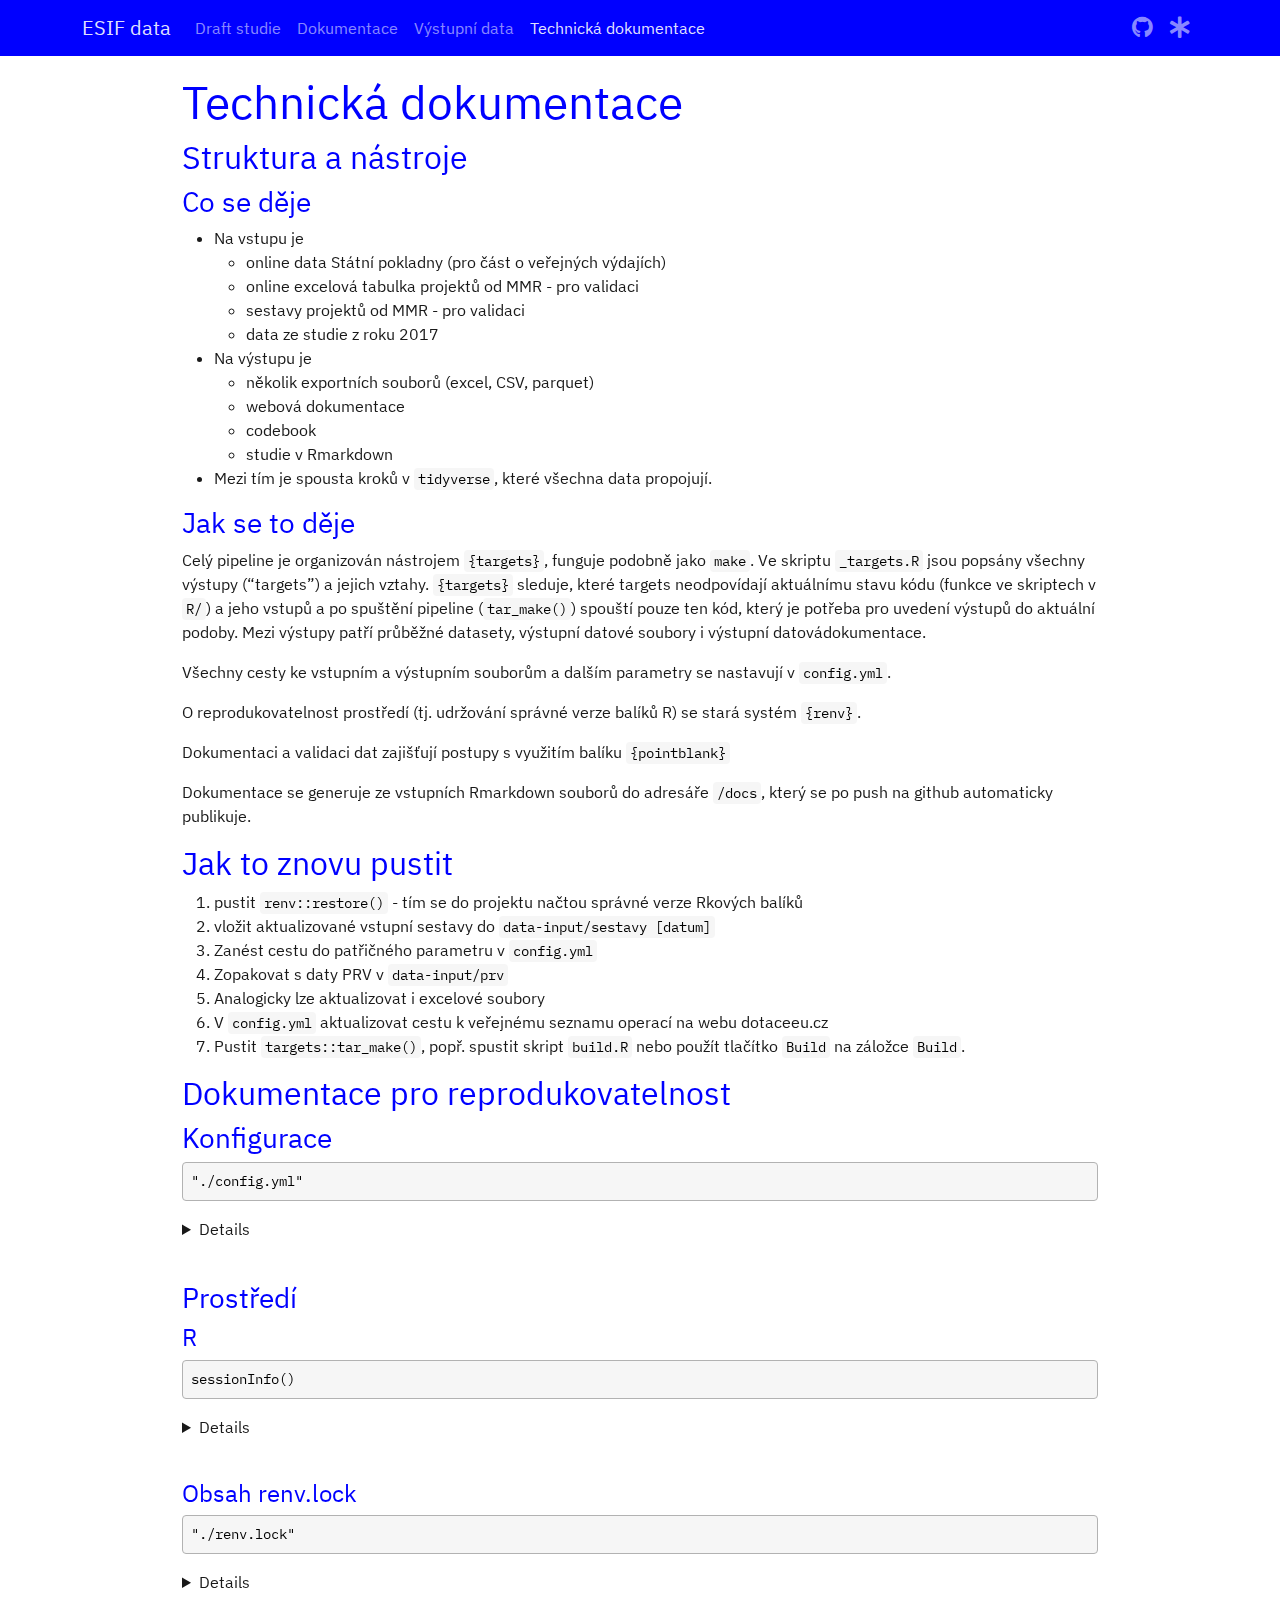
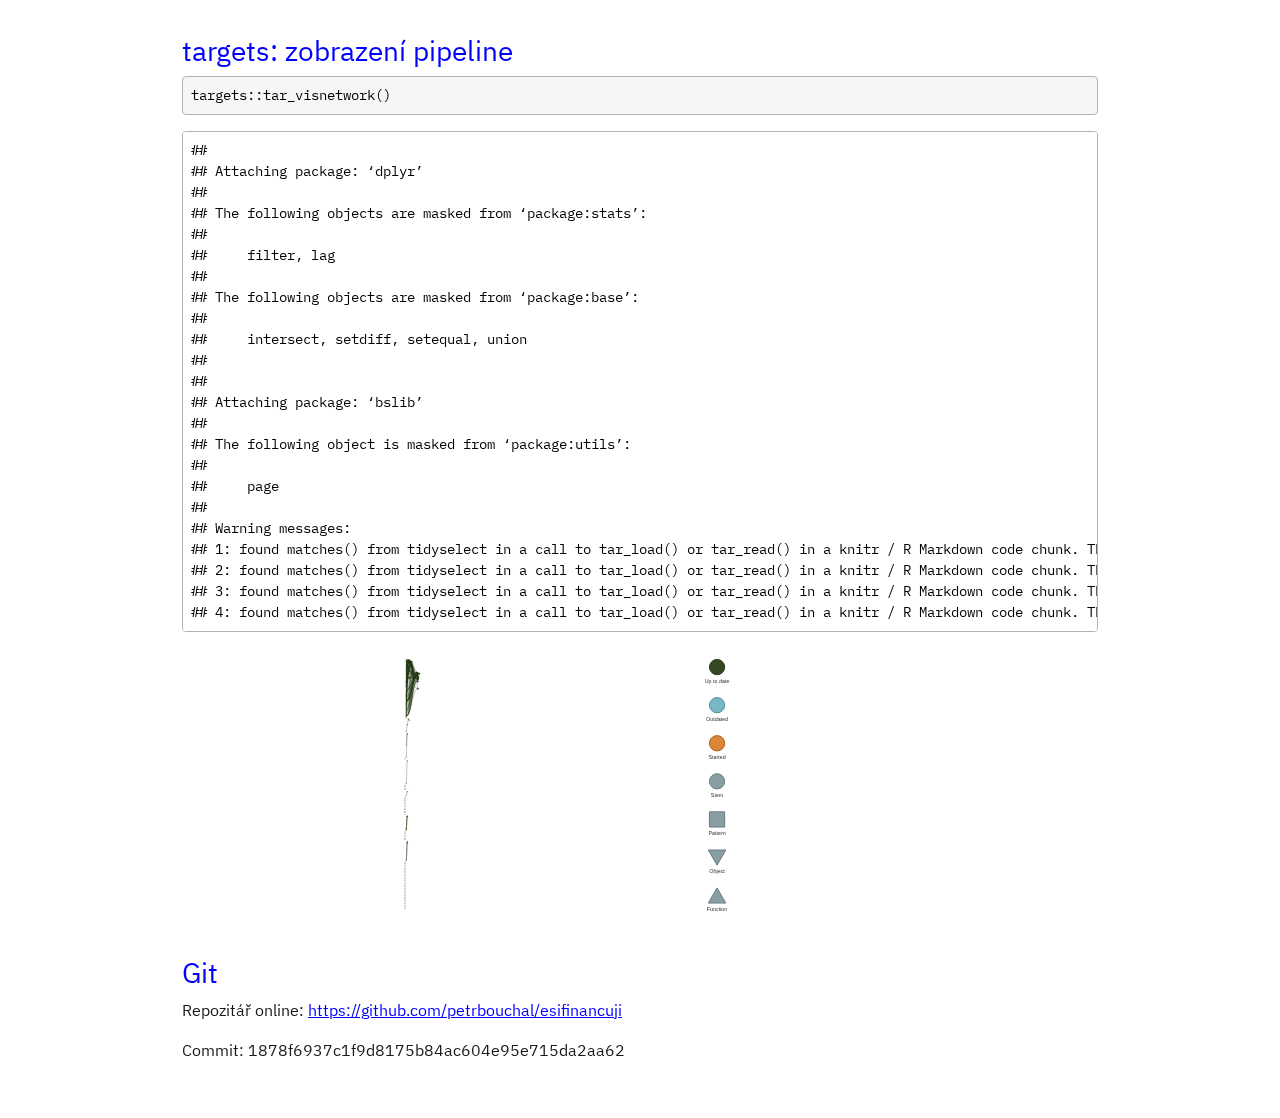
==== commit f7b3a206: "bslib update" ====
--- a/docs/dev.html
+++ b/docs/dev.html
@@ -14,15 +14,15 @@
 <title>Technická dokumentace</title>
 
 <script src="site_libs/header-attrs-2.11/header-attrs.js"></script>
-<script src="site_libs/jquery-3.5.1/jquery-3.5.1.min.js"></script>
+<script src="site_libs/jquery-3.6.0/jquery-3.6.0.min.js"></script>
 <meta name="viewport" content="width=device-width, initial-scale=1, shrink-to-fit=no" />
-<link href="site_libs/bootstrap-5.1.0/bootstrap.min.css" rel="stylesheet" />
-<script src="site_libs/bootstrap-5.1.0/bootstrap.bundle.min.js"></script>
+<link href="site_libs/bootstrap-5.1.3/bootstrap.min.css" rel="stylesheet" />
+<script src="site_libs/bootstrap-5.1.3/bootstrap.bundle.min.js"></script>
 <link href="site_libs/_IBM Plex Sans-0.4.0/font.css" rel="stylesheet" />
 <link href="site_libs/_IBM Plex Mono-0.4.0/font.css" rel="stylesheet" />
-<script src="site_libs/bs3compat-0.3.1/transition.js"></script>
-<script src="site_libs/bs3compat-0.3.1/tabs.js"></script>
-<script src="site_libs/bs3compat-0.3.1/bs3compat.js"></script>
+<script src="site_libs/bs3compat-0.3.1.9000/transition.js"></script>
+<script src="site_libs/bs3compat-0.3.1.9000/tabs.js"></script>
+<script src="site_libs/bs3compat-0.3.1.9000/bs3compat.js"></script>
 <script src="site_libs/navigation-1.1/tabsets.js"></script>
 <link href="site_libs/highlightjs-9.12.0/default.css" rel="stylesheet" />
 <script src="site_libs/highlightjs-9.12.0/highlight.js"></script>
@@ -446,33 +446,34 @@
 [25] httr_1.4.2                curl_4.3                 
 [27] janitor_2.0.1             readxl_1.3.1             
 [29] here_1.0.1                statnipokladna_0.7.0.9000
-[31] bslib_0.3.1               stringr_1.4.0            
+[31] bslib_0.3.1.9000          stringr_1.4.0            
 [33] dplyr_1.0.7               magrittr_2.0.1           
 [35] future_1.21.0             tarchetypes_0.2.0        
 [37] targets_0.6.0.9000       
 
 loaded via a namespace (and not attached):
  [1] colorspace_2.0-0  ellipsis_0.3.2    rprojroot_2.0.2   snakecase_0.11.0 
- [5] fs_1.5.0          listenv_0.8.0     farver_2.1.0      bit64_4.0.5      
+ [5] fs_1.5.0          farver_2.1.0      listenv_0.8.0     bit64_4.0.5      
  [9] fansi_0.5.0       xml2_1.3.2        codetools_0.2-18  extrafont_0.17   
-[13] knitr_1.36        jsonlite_1.7.2    broom_0.7.3       Rttf2pt1_1.3.8   
-[17] png_0.1-7         clipr_0.7.1       compiler_4.1.0    backports_1.2.1  
-[21] assertthat_0.2.1  fastmap_1.1.0     cli_3.0.1         later_1.1.0.1    
-[25] hrbrthemes_0.8.0  htmltools_0.5.2   tools_4.1.0       igraph_1.2.6     
-[29] gtable_0.3.0      glue_1.4.2        Rcpp_1.0.6        cellranger_1.1.0 
-[33] jquerylib_0.1.3   vctrs_0.3.8       extrafontdb_1.0   blastula_0.3.2   
-[37] xfun_0.24         globals_0.14.0    ps_1.6.0          mime_0.10        
-[41] lifecycle_1.0.0   renv_0.14.0       ptrr_0.2.0.9000   scales_1.1.1     
-[45] hms_1.0.0         promises_1.2.0.1  parallel_4.1.0    yaml_2.2.1       
-[49] gdtools_0.2.3     sass_0.4.0        stringi_1.5.3     highr_0.8        
-[53] desc_1.4.0        rlang_0.4.11      pkgconfig_2.0.3   systemfonts_1.0.1
-[57] evaluate_0.14     labeling_0.4.2    htmlwidgets_1.5.3 bit_4.0.4        
-[61] processx_3.5.2    tidyselect_1.1.1  parallelly_1.23.0 bookdown_0.24    
-[65] R6_2.5.0          generics_0.1.0    DBI_1.1.0         pillar_1.6.2     
-[69] withr_2.4.2       tibble_3.1.3      crayon_1.4.2      utf8_1.2.2       
-[73] tzdb_0.1.2        rmarkdown_2.11    usethis_2.1.3     grid_4.1.0       
-[77] data.table_1.14.0 callr_3.7.0.9000  digest_0.6.27     xtable_1.8-4     
-[81] httpuv_1.5.5      textshaping_0.3.0 munsell_0.5.0    
+[13] cachem_1.0.4      knitr_1.36        jsonlite_1.7.2    broom_0.7.3      
+[17] Rttf2pt1_1.3.8    png_0.1-7         clipr_0.7.1       compiler_4.1.0   
+[21] backports_1.2.1   assertthat_0.2.1  fastmap_1.1.0     cli_3.0.1        
+[25] later_1.1.0.1     hrbrthemes_0.8.0  htmltools_0.5.2   tools_4.1.0      
+[29] igraph_1.2.6      gtable_0.3.0      glue_1.4.2        Rcpp_1.0.6       
+[33] cellranger_1.1.0  jquerylib_0.1.4   vctrs_0.3.8       extrafontdb_1.0  
+[37] blastula_0.3.2    xfun_0.24         globals_0.14.0    ps_1.6.0         
+[41] mime_0.10         lifecycle_1.0.0   renv_0.14.0       ptrr_0.2.0.9000  
+[45] scales_1.1.1      hms_1.0.0         promises_1.2.0.1  parallel_4.1.0   
+[49] yaml_2.2.1        gdtools_0.2.3     sass_0.4.0        stringi_1.5.3    
+[53] highr_0.8         desc_1.4.0        checkmate_2.0.0   commonmark_1.7   
+[57] rlang_0.4.11      pkgconfig_2.0.3   systemfonts_1.0.1 evaluate_0.14    
+[61] labeling_0.4.2    htmlwidgets_1.5.3 bit_4.0.4         processx_3.5.2   
+[65] tidyselect_1.1.1  parallelly_1.23.0 bookdown_0.24     R6_2.5.0         
+[69] generics_0.1.0    DBI_1.1.0         pillar_1.6.2      withr_2.4.2      
+[73] tibble_3.1.3      crayon_1.4.2      utf8_1.2.2        tzdb_0.1.2       
+[77] rmarkdown_2.11    usethis_2.1.3     grid_4.1.0        data.table_1.14.0
+[81] callr_3.7.0.9000  digest_0.6.27     xtable_1.8-4      httpuv_1.5.5     
+[85] textshaping_0.3.0 munsell_0.5.0    
 </code></pre>
 </details>
 <p><br></p>
@@ -1829,10 +1830,10 @@
 <div id="targets-zobrazení-pipeline" class="section level3">
 <h3>targets: zobrazení pipeline</h3>
 <pre class="r"><code>targets::tar_visnetwork()</code></pre>
-<pre><code>## [31m
+<pre><code>## 
 ## Attaching package: ‘dplyr’
 ## 
-## [39m[31mThe following objects are masked from ‘package:stats’:
+## The following objects are masked from ‘package:stats’:
 ## 
 ##     filter, lag
 ## 
@@ -1840,21 +1841,25 @@
 ## 
 ##     intersect, setdiff, setequal, union
 ## 
-## [39m[31m
+## 
 ## Attaching package: ‘bslib’
 ## 
-## [39m[31mThe following object is masked from ‘package:utils’:
+## The following object is masked from ‘package:utils’:
 ## 
 ##     page
 ## 
-## [39m</code></pre>
+## Warning messages:
+## 1: found matches() from tidyselect in a call to tar_load() or tar_read() in a knitr / R Markdown code chunk. These dependencies cannot be detected statically, so they will be ignored. 
+## 2: found matches() from tidyselect in a call to tar_load() or tar_read() in a knitr / R Markdown code chunk. These dependencies cannot be detected statically, so they will be ignored. 
+## 3: found matches() from tidyselect in a call to tar_load() or tar_read() in a knitr / R Markdown code chunk. These dependencies cannot be detected statically, so they will be ignored. 
+## 4: found matches() from tidyselect in a call to tar_load() or tar_read() in a knitr / R Markdown code chunk. These dependencies cannot be detected statically, so they will be ignored.</code></pre>
 <div id="htmlwidget-29f33bc0837365441b27" style="width:576px;height:288px;" class="visNetwork html-widget"></div>
-<script type="application/json" data-for="htmlwidget-29f33bc0837365441b27">{"x":{"nodes":{"name":["cb_codebook","cb_codebook_yaml","cb_esif_marked","cb_semisum_long","cb_semisum_long_parquet","cb_sum_hlousek_long","cb_sum_hlousek_wide","cb_sum_long","cb_sum_long_csv","cb_sum_long_parquet","cb_sum_long_xlsx","cb_sum_wide","cb_totals","cb_totals_hl","cb_totals_hl_p","cb_totals_p","cb_trida","cb_trida_hl","cb_trida_hl_p","cb_trida_oddil","cb_trida_oddil_p","cb_trida_p","cb_trida_pododdil","cb_trida_pododdil_p","cb_trida_skupina","cb_trida_skupina_p","cis_kraj","codelists","compiled_op_sum","config_yml","d_file","d_file_l","d_file_o","d_file_sf","d_id","d_id_l","d_id_o","d_id_sf","d_months","d_months_l","d_months_o","d_url","d_url_l","d_url_o","d_url_sf","d_years","d_years_l","d_years_l_ptrn","d_years_o","d_years_o_ptrn","d_years_ptrn","dt17_long","dt17_wide","ef_pub","ef_pubxls","ef_pubxls_url","efs_prv","efs_prv_annual","efs_zop","efs_zop_annual","first_report_xlsx","nastroje_zdroje","pop_obce","readme_md","s_dev_html","s_dev_rmd","s_doc_html","s_doc_rmd","s_index_html","s_output_html","s_output_rmd","s_pokladna_html","s_pokladna_rmd","s_pokladnachecks_html","s_pokladnachecks_rmd","s_readme_html","s_readme_rmd","siteconf","sitefiles","sp_central_new_arrdir","sp_central_new_ops","sp_central_old_arrdir","sp_cl","sp_cl_paths","sp_cl_urls","sp_clp","sp_local_arrdir","sp_local_grants_arrdir","sp_sf_arrdir","table_file","table_file_l","table_file_lg","table_file_o","table_file_sf","zuj_obec","usr","c_sp_years_central_new","release_questions","plot_total_perc","codelist_to_parquet","c_export_sum_pq","make_export_codebook","t_vydaje_export","t_sp_data_local","c_first_report_xlsx","nastroj_op","get_sp_monitoring","t_sp_statefunds","make_cb_totals_perc","load_efs_zop","make_esif_sum_wide","get_stats_pop_obce","c_repo_remote","summarise_prv","summarise_zop","t_vydaje_core","openlinks","get_sp_budgetresp","c_sp_years_local","sp_load_codelist","c_export_cdbk",".__global__","c_sp_nastroj_ids_1420_ops","c_mc_xlsx_h","sp_tables_i","c_ef_obce_arrowdir","c_sest_xlsx_fin","sp_tables","c_sest_xlsx_obl","check_online","sp_base_url","sp_codelists","budget_arrow_months","c_czso_pop_table_id","yr_lbls_old","t_2017","yr_lbls","codelist_names","t_config","switch_minus","get_zuj_obec","extract_cl","sp_datasets_i","c_sp_months_sf",".__S3MethodsTable__.","c_sp_months_central_new","yr_brks","marrow","c_mc_xlsx_prv","c_sp_months_central_old","c_prv_data_path","cnf","t_public_list","export_table","c_export_dir","c_sp_months_local","get_table","t_op_compile","c_sp_local_arrowdir","t_sp_data_local_grants","c_export_sum_xlsx","theme_studie","c_sp_nastroj_ids_0713_ops","c_sp_nastroj_ids_0713_prv","c_sp_nastroj_ids_1420_prv","c_mc_xlsx_q","t_sestavy","c_export_sum_csv","c_sp_local_grants_arrowdir","c_sest_dir","c_sp_sf_arrowdir","c_sest_xlsx_zop","obdobi_to_short","make_zop_timing_plot","summarise_esif_marked","c_sp_central_arrowdir_new","t_sp_data_central_new","plot_totals","clrs","c_sp_central_arrowdir_old","c_hier_excel_sheet","yr_lbls_m","marrow2_dir","collect_filtered_arrow_ds","sp_datasets","yr_brks_old","c_export_detail_pq","summarise_geo_by_kraj","filter_hlousek","c_sp_years_central_old","c_hier_excel_path",".packageName","op_labels","t_sp_data_central_old","c_sest_xlsx_prj","tar_render_sitedoc","make_cb_totals","t_vydaje_analysis","semisummarise_esif_marked","load_prv",".__NAMESPACE__.","t_sp_codelists","c_ef_pubxls_url","t_html","t_geometa","sp_get_monitoring","sp_load_codelist_named","sp_get_table_file","sp_get_codelist_url","sp_get_codelist_viewer","sp_load_table","sp_get_dataset_url","sp_get_dataset_doc","marrow_files","marrow_dir","marrow_ds","make_nastroje_zdroje","add_op_labels","sp_get_codelist_file","sp_get_dataset","get_dataset_doc","build_efs_timing","summarise_by_op","read_pubxls","sp_get_codelist","sp_get_table","get_dataset","sp_add_codelist","get_codelist","load_and_prep_budget","add_codelist","load_budget_local_grants","budget_new_ops","make_cb_esif_marked","load_budget_yearsum_central_new","load_budget_yearsum_local","load_budget_yearsum_sf","load_budget_yearsum_central_old"],"type":["stem","stem","stem","stem","stem","stem","stem","stem","stem","stem","stem","stem","stem","stem","stem","stem","stem","stem","stem","stem","stem","stem","stem","stem","stem","stem","stem","stem","stem","stem","pattern","pattern","pattern","pattern","stem","stem","stem","stem","stem","stem","stem","pattern","pattern","pattern","pattern","stem","stem","pattern","stem","pattern","pattern","stem","stem","stem","stem","stem","stem","stem","stem","stem","stem","stem","stem","stem","stem","stem","stem","stem","stem","stem","stem","stem","stem","stem","stem","stem","stem","stem","stem","stem","stem","stem","pattern","pattern","pattern","pattern","stem","stem","stem","pattern","pattern","pattern","pattern","pattern","stem","object","object","function","function","function","object","function","object","object","object","object","function","object","function","function","function","function","object","function","function","object","function","function","object","function","object","object","object","object","object","object","object","object","object","function","object","object","function","object","object","object","object","object","object","function","function","function","object","object","object","object","object","function","object","object","object","object","object","function","object","object","function","object","object","object","object","function","object","object","object","object","object","object","object","object","object","object","function","function","function","object","object","function","object","object","object","object","function","function","object","object","object","function","function","object","object","object","object","object","object","function","function","object","function","function","object","object","object","object","object","function","function","function","function","function","function","function","function","function","function","function","function","function","function","function","function","function","function","function","function","function","function","function","function","function","function","function","function","function","function","function","function","function"],"status":["uptodate","uptodate","uptodate","uptodate","uptodate","uptodate","uptodate","uptodate","uptodate","uptodate","uptodate","uptodate","uptodate","uptodate","uptodate","uptodate","uptodate","uptodate","uptodate","uptodate","uptodate","uptodate","uptodate","uptodate","uptodate","uptodate","uptodate","uptodate","uptodate","uptodate","uptodate","uptodate","uptodate","uptodate","uptodate","uptodate","uptodate","uptodate","uptodate","uptodate","uptodate","uptodate","uptodate","uptodate","uptodate","uptodate","uptodate","uptodate","uptodate","uptodate","uptodate","uptodate","uptodate","uptodate","uptodate","uptodate","uptodate","uptodate","uptodate","uptodate","uptodate","uptodate","uptodate","outdated","started","uptodate","uptodate","uptodate","outdated","outdated","uptodate","uptodate","uptodate","uptodate","uptodate","outdated","uptodate","uptodate","uptodate","uptodate","uptodate","uptodate","uptodate","uptodate","uptodate","uptodate","uptodate","uptodate","uptodate","uptodate","uptodate","uptodate","uptodate","uptodate","uptodate","uptodate","uptodate","uptodate","uptodate","uptodate","uptodate","uptodate","uptodate","uptodate","uptodate","uptodate","uptodate","uptodate","uptodate","uptodate","uptodate","uptodate","uptodate","uptodate","uptodate","uptodate","uptodate","uptodate","uptodate","uptodate","uptodate","uptodate","uptodate","uptodate","uptodate","uptodate","uptodate","uptodate","uptodate","uptodate","uptodate","uptodate","uptodate","uptodate","uptodate","uptodate","uptodate","uptodate","uptodate","uptodate","uptodate","uptodate","uptodate","uptodate","uptodate","uptodate","uptodate","uptodate","uptodate","uptodate","uptodate","uptodate","uptodate","uptodate","uptodate","uptodate","uptodate","uptodate","uptodate","uptodate","uptodate","uptodate","uptodate","uptodate","uptodate","uptodate","uptodate","uptodate","uptodate","uptodate","uptodate","uptodate","uptodate","uptodate","uptodate","uptodate","uptodate","uptodate","uptodate","uptodate","uptodate","uptodate","uptodate","uptodate","uptodate","uptodate","uptodate","uptodate","uptodate","uptodate","uptodate","uptodate","uptodate","uptodate","uptodate","uptodate","uptodate","uptodate","uptodate","uptodate","uptodate","uptodate","uptodate","uptodate","uptodate","uptodate","uptodate","uptodate","uptodate","uptodate","uptodate","uptodate","uptodate","uptodate","uptodate","uptodate","uptodate","uptodate","uptodate","uptodate","uptodate","uptodate","uptodate","uptodate","uptodate","uptodate","uptodate","uptodate","uptodate","uptodate","uptodate","uptodate","uptodate","uptodate","uptodate","uptodate","uptodate","uptodate"],"seconds":[1.939,0.007,5.359,0.813,0.177,9.424,0.046,7.907,1.417,0.019,0.248,0.054,0.013,0.032,0.025,0.065,0.017,0.016,0.009,0.107,0.034,0.029,1.194,0.064,0.075,0.02,1.752,1.185,0.191,1.442,0,0.035,0.068,1.864,0,1.236,0.003,2.622,0.001,0.002,0.001,0.344,0.569,0.281,0.634,0.005,0.001,0,0.004,0,0,1.67,2.559,9.352,19.573,1.546,0.956,0.194,4.544,121.347,1.712,0.015,8.649,0.345,15.899,1.276,3.012,0.002,0.011,5.244,1.221,31.569,0.003,8.315,1.669,2.999,1.08,1.002,1.396,908.707,2.273,299.206,0.386,4.635,0.774,0.088,732.994,6.723,11.054,0,0.025,1.311,0.015,0.048,4.594,null,null,null,null,null,null,null,null,null,null,null,null,null,null,null,null,null,null,null,null,null,null,null,null,null,null,null,null,null,null,null,null,null,null,null,null,null,null,null,null,null,null,null,null,null,null,null,null,null,null,null,null,null,null,null,null,null,null,null,null,null,null,null,null,null,null,null,null,null,null,null,null,null,null,null,null,null,null,null,null,null,null,null,null,null,null,null,null,null,null,null,null,null,null,null,null,null,null,null,null,null,null,null,null,null,null,null,null,null,null,null,null,null,null,null,null,null,null,null,null,null,null,null,null,null,null,null,null,null,null,null,null,null,null,null,null,null,null,null,null,null,null,null],"bytes":[738779,2909,2893341,737006,643209,52688,70622,63323,1493399,73373,291867,85938,478,478,327,327,679,674,479,8096,4591,480,31984,11085,2360,1698,837,145,3085,2524,0,180730223,2592095,107135,57,55,55,56,48,48,48,0,0,0,0,102,102,0,102,0,0,138971,176403,13596201,70269952,0,670136,213911,2840699,1747156,1032584,253,40217,2280,114457,2762,12114,1633,10007,37904,2287,25731,20369,40833,3147,10007,2809,1772,160,256,1892534,224,4380,150397417,0,8287,416,416,256,0,1171385894,27343687,10321052,383273,38162,null,null,null,null,null,null,null,null,null,null,null,null,null,null,null,null,null,null,null,null,null,null,null,null,null,null,null,null,null,null,null,null,null,null,null,null,null,null,null,null,null,null,null,null,null,null,null,null,null,null,null,null,null,null,null,null,null,null,null,null,null,null,null,null,null,null,null,null,null,null,null,null,null,null,null,null,null,null,null,null,null,null,null,null,null,null,null,null,null,null,null,null,null,null,null,null,null,null,null,null,null,null,null,null,null,null,null,null,null,null,null,null,null,null,null,null,null,null,null,null,null,null,null,null,null,null,null,null,null,null,null,null,null,null,null,null,null,null,null,null,null,null,null],"branches":[null,null,null,null,null,null,null,null,null,null,null,null,null,null,null,null,null,null,null,null,null,null,null,null,null,null,null,null,null,null,6,11,5,6,null,null,null,null,null,null,null,6,11,5,6,null,null,11,null,5,6,null,null,null,null,null,null,null,null,null,null,null,null,null,null,null,null,null,null,null,null,null,null,null,null,null,null,null,null,null,null,null,12,12,12,12,null,null,null,6,11,11,5,6,null,null,null,null,null,null,null,null,null,null,null,null,null,null,null,null,null,null,null,null,null,null,null,null,null,null,null,null,null,null,null,null,null,null,null,null,null,null,null,null,null,null,null,null,null,null,null,null,null,null,null,null,null,null,null,null,null,null,null,null,null,null,null,null,null,null,null,null,null,null,null,null,null,null,null,null,null,null,null,null,null,null,null,null,null,null,null,null,null,null,null,null,null,null,null,null,null,null,null,null,null,null,null,null,null,null,null,null,null,null,null,null,null,null,null,null,null,null,null,null,null,null,null,null,null,null,null,null,null,null,null,null,null,null,null,null,null,null,null,null,null,null,null,null],"id":["cb_codebook","cb_codebook_yaml","cb_esif_marked","cb_semisum_long","cb_semisum_long_parquet","cb_sum_hlousek_long","cb_sum_hlousek_wide","cb_sum_long","cb_sum_long_csv","cb_sum_long_parquet","cb_sum_long_xlsx","cb_sum_wide","cb_totals","cb_totals_hl","cb_totals_hl_p","cb_totals_p","cb_trida","cb_trida_hl","cb_trida_hl_p","cb_trida_oddil","cb_trida_oddil_p","cb_trida_p","cb_trida_pododdil","cb_trida_pododdil_p","cb_trida_skupina","cb_trida_skupina_p","cis_kraj","codelists","compiled_op_sum","config_yml","d_file","d_file_l","d_file_o","d_file_sf","d_id","d_id_l","d_id_o","d_id_sf","d_months","d_months_l","d_months_o","d_url","d_url_l","d_url_o","d_url_sf","d_years","d_years_l","d_years_l_ptrn","d_years_o","d_years_o_ptrn","d_years_ptrn","dt17_long","dt17_wide","ef_pub","ef_pubxls","ef_pubxls_url","efs_prv","efs_prv_annual","efs_zop","efs_zop_annual","first_report_xlsx","nastroje_zdroje","pop_obce","readme_md","s_dev_html","s_dev_rmd","s_doc_html","s_doc_rmd","s_index_html","s_output_html","s_output_rmd","s_pokladna_html","s_pokladna_rmd","s_pokladnachecks_html","s_pokladnachecks_rmd","s_readme_html","s_readme_rmd","siteconf","sitefiles","sp_central_new_arrdir","sp_central_new_ops","sp_central_old_arrdir","sp_cl","sp_cl_paths","sp_cl_urls","sp_clp","sp_local_arrdir","sp_local_grants_arrdir","sp_sf_arrdir","table_file","table_file_l","table_file_lg","table_file_o","table_file_sf","zuj_obec","usr","c_sp_years_central_new","release_questions","plot_total_perc","codelist_to_parquet","c_export_sum_pq","make_export_codebook","t_vydaje_export","t_sp_data_local","c_first_report_xlsx","nastroj_op","get_sp_monitoring","t_sp_statefunds","make_cb_totals_perc","load_efs_zop","make_esif_sum_wide","get_stats_pop_obce","c_repo_remote","summarise_prv","summarise_zop","t_vydaje_core","openlinks","get_sp_budgetresp","c_sp_years_local","sp_load_codelist","c_export_cdbk",".__global__","c_sp_nastroj_ids_1420_ops","c_mc_xlsx_h","sp_tables_i","c_ef_obce_arrowdir","c_sest_xlsx_fin","sp_tables","c_sest_xlsx_obl","check_online","sp_base_url","sp_codelists","budget_arrow_months","c_czso_pop_table_id","yr_lbls_old","t_2017","yr_lbls","codelist_names","t_config","switch_minus","get_zuj_obec","extract_cl","sp_datasets_i","c_sp_months_sf",".__S3MethodsTable__.","c_sp_months_central_new","yr_brks","marrow","c_mc_xlsx_prv","c_sp_months_central_old","c_prv_data_path","cnf","t_public_list","export_table","c_export_dir","c_sp_months_local","get_table","t_op_compile","c_sp_local_arrowdir","t_sp_data_local_grants","c_export_sum_xlsx","theme_studie","c_sp_nastroj_ids_0713_ops","c_sp_nastroj_ids_0713_prv","c_sp_nastroj_ids_1420_prv","c_mc_xlsx_q","t_sestavy","c_export_sum_csv","c_sp_local_grants_arrowdir","c_sest_dir","c_sp_sf_arrowdir","c_sest_xlsx_zop","obdobi_to_short","make_zop_timing_plot","summarise_esif_marked","c_sp_central_arrowdir_new","t_sp_data_central_new","plot_totals","clrs","c_sp_central_arrowdir_old","c_hier_excel_sheet","yr_lbls_m","marrow2_dir","collect_filtered_arrow_ds","sp_datasets","yr_brks_old","c_export_detail_pq","summarise_geo_by_kraj","filter_hlousek","c_sp_years_central_old","c_hier_excel_path",".packageName","op_labels","t_sp_data_central_old","c_sest_xlsx_prj","tar_render_sitedoc","make_cb_totals","t_vydaje_analysis","semisummarise_esif_marked","load_prv",".__NAMESPACE__.","t_sp_codelists","c_ef_pubxls_url","t_html","t_geometa","sp_get_monitoring","sp_load_codelist_named","sp_get_table_file","sp_get_codelist_url","sp_get_codelist_viewer","sp_load_table","sp_get_dataset_url","sp_get_dataset_doc","marrow_files","marrow_dir","marrow_ds","make_nastroje_zdroje","add_op_labels","sp_get_codelist_file","sp_get_dataset","get_dataset_doc","build_efs_timing","summarise_by_op","read_pubxls","sp_get_codelist","sp_get_table","get_dataset","sp_add_codelist","get_codelist","load_and_prep_budget","add_codelist","load_budget_local_grants","budget_new_ops","make_cb_esif_marked","load_budget_yearsum_central_new","load_budget_yearsum_local","load_budget_yearsum_sf","load_budget_yearsum_central_old"],"label":["cb_codebook","cb_codebook_yaml","cb_esif_marked","cb_semisum_long","cb_semisum_long_parquet","cb_sum_hlousek_long","cb_sum_hlousek_wide","cb_sum_long","cb_sum_long_csv","cb_sum_long_parquet","cb_sum_long_xlsx","cb_sum_wide","cb_totals","cb_totals_hl","cb_totals_hl_p","cb_totals_p","cb_trida","cb_trida_hl","cb_trida_hl_p","cb_trida_oddil","cb_trida_oddil_p","cb_trida_p","cb_trida_pododdil","cb_trida_pododdil_p","cb_trida_skupina","cb_trida_skupina_p","cis_kraj","codelists","compiled_op_sum","config_yml","d_file","d_file_l","d_file_o","d_file_sf","d_id","d_id_l","d_id_o","d_id_sf","d_months","d_months_l","d_months_o","d_url","d_url_l","d_url_o","d_url_sf","d_years","d_years_l","d_years_l_ptrn","d_years_o","d_years_o_ptrn","d_years_ptrn","dt17_long","dt17_wide","ef_pub","ef_pubxls","ef_pubxls_url","efs_prv","efs_prv_annual","efs_zop","efs_zop_annual","first_report_xlsx","nastroje_zdroje","pop_obce","readme_md","s_dev_html","s_dev_rmd","s_doc_html","s_doc_rmd","s_index_html","s_output_html","s_output_rmd","s_pokladna_html","s_pokladna_rmd","s_pokladnachecks_html","s_pokladnachecks_rmd","s_readme_html","s_readme_rmd","siteconf","sitefiles","sp_central_new_arrdir","sp_central_new_ops","sp_central_old_arrdir","sp_cl","sp_cl_paths","sp_cl_urls","sp_clp","sp_local_arrdir","sp_local_grants_arrdir","sp_sf_arrdir","table_file","table_file_l","table_file_lg","table_file_o","table_file_sf","zuj_obec","usr","c_sp_years_central_new","release_questions","plot_total_perc","codelist_to_parquet","c_export_sum_pq","make_export_codebook","t_vydaje_export","t_sp_data_local","c_first_report_xlsx","nastroj_op","get_sp_monitoring","t_sp_statefunds","make_cb_totals_perc","load_efs_zop","make_esif_sum_wide","get_stats_pop_obce","c_repo_remote","summarise_prv","summarise_zop","t_vydaje_core","openlinks","get_sp_budgetresp","c_sp_years_local","sp_load_codelist","c_export_cdbk",".__global__","c_sp_nastroj_ids_1420_ops","c_mc_xlsx_h","sp_tables_i","c_ef_obce_arrowdir","c_sest_xlsx_fin","sp_tables","c_sest_xlsx_obl","check_online","sp_base_url","sp_codelists","budget_arrow_months","c_czso_pop_table_id","yr_lbls_old","t_2017","yr_lbls","codelist_names","t_config","switch_minus","get_zuj_obec","extract_cl","sp_datasets_i","c_sp_months_sf",".__S3MethodsTable__.","c_sp_months_central_new","yr_brks","marrow","c_mc_xlsx_prv","c_sp_months_central_old","c_prv_data_path","cnf","t_public_list","export_table","c_export_dir","c_sp_months_local","get_table","t_op_compile","c_sp_local_arrowdir","t_sp_data_local_grants","c_export_sum_xlsx","theme_studie","c_sp_nastroj_ids_0713_ops","c_sp_nastroj_ids_0713_prv","c_sp_nastroj_ids_1420_prv","c_mc_xlsx_q","t_sestavy","c_export_sum_csv","c_sp_local_grants_arrowdir","c_sest_dir","c_sp_sf_arrowdir","c_sest_xlsx_zop","obdobi_to_short","make_zop_timing_plot","summarise_esif_marked","c_sp_central_arrowdir_new","t_sp_data_central_new","plot_totals","clrs","c_sp_central_arrowdir_old","c_hier_excel_sheet","yr_lbls_m","marrow2_dir","collect_filtered_arrow_ds","sp_datasets","yr_brks_old","c_export_detail_pq","summarise_geo_by_kraj","filter_hlousek","c_sp_years_central_old","c_hier_excel_path",".packageName","op_labels","t_sp_data_central_old","c_sest_xlsx_prj","tar_render_sitedoc","make_cb_totals","t_vydaje_analysis","semisummarise_esif_marked","load_prv",".__NAMESPACE__.","t_sp_codelists","c_ef_pubxls_url","t_html","t_geometa","sp_get_monitoring","sp_load_codelist_named","sp_get_table_file","sp_get_codelist_url","sp_get_codelist_viewer","sp_load_table","sp_get_dataset_url","sp_get_dataset_doc","marrow_files","marrow_dir","marrow_ds","make_nastroje_zdroje","add_op_labels","sp_get_codelist_file","sp_get_dataset","get_dataset_doc","build_efs_timing","summarise_by_op","read_pubxls","sp_get_codelist","sp_get_table","get_dataset","sp_add_codelist","get_codelist","load_and_prep_budget","add_codelist","load_budget_local_grants","budget_new_ops","make_cb_esif_marked","load_budget_yearsum_central_new","load_budget_yearsum_local","load_budget_yearsum_sf","load_budget_yearsum_central_old"],"level":[11,12,9,10,11,10,11,10,11,11,11,11,11,11,12,12,11,11,12,11,12,12,11,12,11,12,1,2,4,1,5,5,5,5,1,1,1,1,2,2,2,4,4,4,4,2,2,3,2,3,3,4,3,4,2,1,2,3,2,3,2,6,2,3,2,1,2,1,3,13,1,13,1,10,1,2,1,1,1,8,9,8,5,4,3,6,8,7,8,6,6,6,6,6,2,1,1,0,0,1,1,1,0,0,1,1,1,0,1,1,1,1,0,1,1,0,0,0,1,1,1,0,1,0,1,0,0,0,0,1,1,1,1,1,0,0,0,1,0,1,1,1,1,1,0,1,0,1,0,1,1,0,0,1,1,1,0,0,1,0,1,0,1,1,1,0,0,1,1,1,1,1,0,0,1,1,0,0,0,1,0,0,0,0,0,0,1,0,1,1,0,0,1,0,0,0,1,0,1,1,0,0,0,0,0,2,2,2,2,2,2,2,2,2,2,2,2,2,3,3,3,3,3,3,4,4,4,5,5,6,6,6,6,6,7,7,7,7],"color":["#354823","#354823","#354823","#354823","#354823","#354823","#354823","#354823","#354823","#354823","#354823","#354823","#354823","#354823","#354823","#354823","#354823","#354823","#354823","#354823","#354823","#354823","#354823","#354823","#354823","#354823","#354823","#354823","#354823","#354823","#354823","#354823","#354823","#354823","#354823","#354823","#354823","#354823","#354823","#354823","#354823","#354823","#354823","#354823","#354823","#354823","#354823","#354823","#354823","#354823","#354823","#354823","#354823","#354823","#354823","#354823","#354823","#354823","#354823","#354823","#354823","#354823","#354823","#78B7C5","#DC863B","#354823","#354823","#354823","#78B7C5","#78B7C5","#354823","#354823","#354823","#354823","#354823","#78B7C5","#354823","#354823","#354823","#354823","#354823","#354823","#354823","#354823","#354823","#354823","#354823","#354823","#354823","#354823","#354823","#354823","#354823","#354823","#354823","#354823","#354823","#354823","#354823","#354823","#354823","#354823","#354823","#354823","#354823","#354823","#354823","#354823","#354823","#354823","#354823","#354823","#354823","#354823","#354823","#354823","#354823","#354823","#354823","#354823","#354823","#354823","#354823","#354823","#354823","#354823","#354823","#354823","#354823","#354823","#354823","#354823","#354823","#354823","#354823","#354823","#354823","#354823","#354823","#354823","#354823","#354823","#354823","#354823","#354823","#354823","#354823","#354823","#354823","#354823","#354823","#354823","#354823","#354823","#354823","#354823","#354823","#354823","#354823","#354823","#354823","#354823","#354823","#354823","#354823","#354823","#354823","#354823","#354823","#354823","#354823","#354823","#354823","#354823","#354823","#354823","#354823","#354823","#354823","#354823","#354823","#354823","#354823","#354823","#354823","#354823","#354823","#354823","#354823","#354823","#354823","#354823","#354823","#354823","#354823","#354823","#354823","#354823","#354823","#354823","#354823","#354823","#354823","#354823","#354823","#354823","#354823","#354823","#354823","#354823","#354823","#354823","#354823","#354823","#354823","#354823","#354823","#354823","#354823","#354823","#354823","#354823","#354823","#354823","#354823","#354823","#354823","#354823","#354823","#354823","#354823","#354823","#354823","#354823","#354823","#354823","#354823","#354823"],"shape":["dot","dot","dot","dot","dot","dot","dot","dot","dot","dot","dot","dot","dot","dot","dot","dot","dot","dot","dot","dot","dot","dot","dot","dot","dot","dot","dot","dot","dot","dot","square","square","square","square","dot","dot","dot","dot","dot","dot","dot","square","square","square","square","dot","dot","square","dot","square","square","dot","dot","dot","dot","dot","dot","dot","dot","dot","dot","dot","dot","dot","dot","dot","dot","dot","dot","dot","dot","dot","dot","dot","dot","dot","dot","dot","dot","dot","dot","dot","square","square","square","square","dot","dot","dot","square","square","square","square","square","dot","triangleDown","triangleDown","triangle","triangle","triangle","triangleDown","triangle","triangleDown","triangleDown","triangleDown","triangleDown","triangle","triangleDown","triangle","triangle","triangle","triangle","triangleDown","triangle","triangle","triangleDown","triangle","triangle","triangleDown","triangle","triangleDown","triangleDown","triangleDown","triangleDown","triangleDown","triangleDown","triangleDown","triangleDown","triangleDown","triangle","triangleDown","triangleDown","triangle","triangleDown","triangleDown","triangleDown","triangleDown","triangleDown","triangleDown","triangle","triangle","triangle","triangleDown","triangleDown","triangleDown","triangleDown","triangleDown","triangle","triangleDown","triangleDown","triangleDown","triangleDown","triangleDown","triangle","triangleDown","triangleDown","triangle","triangleDown","triangleDown","triangleDown","triangleDown","triangle","triangleDown","triangleDown","triangleDown","triangleDown","triangleDown","triangleDown","triangleDown","triangleDown","triangleDown","triangleDown","triangle","triangle","triangle","triangleDown","triangleDown","triangle","triangleDown","triangleDown","triangleDown","triangleDown","triangle","triangle","triangleDown","triangleDown","triangleDown","triangle","triangle","triangleDown","triangleDown","triangleDown","triangleDown","triangleDown","triangleDown","triangle","triangle","triangleDown","triangle","triangle","triangleDown","triangleDown","triangleDown","triangleDown","triangleDown","triangle","triangle","triangle","triangle","triangle","triangle","triangle","triangle","triangle","triangle","triangle","triangle","triangle","triangle","triangle","triangle","triangle","triangle","triangle","triangle","triangle","triangle","triangle","triangle","triangle","triangle","triangle","triangle","triangle","triangle","triangle","triangle","triangle"]},"edges":{"from":["sp_add_codelist","sp_add_codelist","sp_add_codelist","sp_add_codelist","sp_add_codelist","load_and_prep_budget","load_and_prep_budget","load_and_prep_budget","load_and_prep_budget","usr","usr","usr","sp_get_codelist","sp_get_codelist","get_sp_monitoring","sp_get_codelist_file","sp_load_codelist","sp_load_codelist","c_sp_nastroj_ids_1420_ops","sp_tables_i","sp_tables_i","sp_get_table_file","check_online","check_online","check_online","sp_base_url","sp_codelists","sp_codelists","sp_get_codelist_url","sp_get_dataset","sp_get_dataset","sp_load_table","sp_load_table","switch_minus","extract_cl","extract_cl","sp_datasets_i","sp_datasets_i","marrow","marrow","marrow","add_op_labels","add_op_labels","add_op_labels","add_op_labels","sp_get_dataset_url","c_sp_nastroj_ids_0713_ops","c_sp_nastroj_ids_0713_prv","c_sp_nastroj_ids_1420_prv","sp_get_dataset_doc","op_labels","d_id","d_months","d_years_ptrn","sp_get_dataset_url","d_id_sf","d_months","d_years_ptrn","sp_get_dataset_url","c_sest_dir","c_sest_xlsx_zop","load_efs_zop","d_id","d_months","d_url","d_years","sp_get_dataset","cb_totals","make_cb_totals_perc","d_id_l","d_months_l","d_url_l","d_years_l","sp_get_dataset","cb_esif_marked","semisummarise_esif_marked","cb_sum_long","make_cb_totals","d_id_o","d_months_o","d_url_o","d_years_o","sp_get_dataset","d_years_l","efs_prv_annual","efs_zop_annual","summarise_by_op","c_prv_data_path","cis_kraj","load_prv","c_export_dir","c_export_sum_xlsx","cb_sum_long","export_table","cb_trida_hl","make_cb_totals_perc","c_export_dir","c_export_sum_csv","cb_sum_long","export_table","codelists","sp_get_codelist_url","d_file_sf","sp_get_table_file","cb_codebook","cb_codebook_yaml","cb_semisum_long","cb_semisum_long_parquet","cb_sum_long","cb_sum_long_csv","cb_sum_long_parquet","cb_sum_long_xlsx","config_yml","ef_pub","s_output_rmd","siteconf","sitefiles","make_nastroje_zdroje","sp_cl","make_cb_esif_marked","nastroje_zdroje","sp_central_new_arrdir","sp_cl","d_id_sf","d_months","d_url_sf","d_years","sp_get_dataset","c_sp_years_local","c_sp_years_central_old","budget_new_ops","nastroj_op","sp_central_new_arrdir","sp_cl","cb_esif_marked","summarise_esif_marked","ef_pubxls","read_pubxls","cb_sum_hlousek_long","make_cb_totals","cb_sum_hlousek_long","make_esif_sum_wide","budget_arrow_months","c_sp_central_arrowdir_new","c_sp_months_central_new","load_budget_yearsum_central_new","sp_cl","table_file","c_sp_months_local","efs_zop","summarise_zop","codelist_names","c_sp_months_central_old","efs_zop","s_pokladnachecks_rmd","siteconf","sitefiles","sp_central_new_arrdir","sp_central_new_ops","sp_central_old_arrdir","sp_cl","sp_local_arrdir","sp_local_grants_arrdir","cb_totals_hl","make_cb_totals_perc","c_first_report_xlsx","d_id_l","d_months_l","d_years_l_ptrn","sp_get_dataset_url","budget_arrow_months","c_sp_local_arrowdir","c_sp_months_local","load_budget_yearsum_local","sp_cl","table_file_l","d_id_o","d_months_o","d_years_o_ptrn","sp_get_dataset_url","config_yml","s_readme_rmd","siteconf","sitefiles","cb_sum_long","make_cb_totals","cb_semisum_long","make_export_codebook","cb_trida_skupina","make_cb_totals_perc","first_report_xlsx","budget_arrow_months","c_sp_months_sf","c_sp_sf_arrowdir","load_budget_yearsum_sf","sp_cl","table_file_sf","efs_prv","summarise_prv","sp_cl_paths","sp_load_codelist_named","s_dev_rmd","siteconf","sitefiles","cb_trida_pododdil","make_cb_totals_perc","codelist_to_parquet","codelists","sp_cl","cb_trida_oddil","make_cb_totals_perc","cb_esif_marked","filter_hlousek","summarise_esif_marked","c_export_cdbk","c_export_dir","cb_codebook","cb_semisum_long","d_file_l","sp_get_table_file","d_file_o","sp_get_table_file","d_file_l","sp_get_table_file","ef_pubxls_url","cb_esif_marked","cb_sum_hlousek_long","cb_sum_hlousek_wide","cb_sum_long","cb_sum_wide","cb_totals","cb_totals_hl","cb_totals_hl_p","cb_totals_p","cb_trida","cb_trida_hl","cb_trida_hl_p","cb_trida_oddil","cb_trida_oddil_p","cb_trida_p","cb_trida_pododdil","cb_trida_pododdil_p","cb_trida_skupina","cb_trida_skupina_p","compiled_op_sum","s_pokladna_rmd","siteconf","sitefiles","sp_central_new_arrdir","sp_cl","sp_local_arrdir","sp_sf_arrdir","config_yml","s_doc_rmd","siteconf","sitefiles","get_zuj_obec","cb_sum_long","make_cb_totals","cb_sum_hlousek_long","make_cb_totals","cb_sum_long","make_cb_totals","s_readme_html","s_readme_rmd","siteconf","sitefiles","c_export_dir","c_export_sum_pq","cb_sum_long","export_table","sp_cl_urls","sp_get_codelist_file","c_export_detail_pq","c_export_dir","cb_semisum_long","export_table","d_years_o","c_sp_months_central_new","dt17_wide","budget_arrow_months","c_sp_central_arrowdir_old","c_sp_months_central_old","load_budget_yearsum_central_old","sp_cl","table_file_o","d_file","sp_get_table_file","cb_trida","make_cb_totals_perc","s_readme_html","s_readme_rmd","c_czso_pop_table_id","get_stats_pop_obce","cb_sum_long","make_cb_totals","cb_sum_long","make_esif_sum_wide","d_years","c_sp_years_central_new","budget_arrow_months","c_sp_local_grants_arrowdir","c_sp_months_local","load_budget_local_grants","sp_cl","table_file_lg"],"to":["load_and_prep_budget","add_codelist","load_budget_local_grants","budget_new_ops","make_cb_esif_marked","load_budget_yearsum_central_new","load_budget_yearsum_local","load_budget_yearsum_sf","load_budget_yearsum_central_old","sp_get_codelist_file","sp_get_dataset","sp_get_dataset_doc","sp_add_codelist","get_codelist","sp_get_monitoring","sp_get_codelist","sp_get_codelist","sp_load_codelist_named","make_nastroje_zdroje","sp_get_table_file","sp_get_table","sp_get_table","sp_get_codelist_url","sp_get_dataset_url","sp_get_dataset_doc","sp_get_codelist_url","sp_get_codelist_url","sp_get_codelist_viewer","sp_get_codelist_file","sp_get_table","get_dataset","sp_get_table","load_budget_local_grants","sp_load_table","make_nastroje_zdroje","make_cb_esif_marked","sp_get_dataset_url","sp_get_dataset_doc","marrow_files","marrow_dir","marrow_ds","build_efs_timing","budget_new_ops","summarise_by_op","read_pubxls","sp_get_dataset","make_nastroje_zdroje","make_nastroje_zdroje","make_nastroje_zdroje","get_dataset_doc","add_op_labels","d_url","d_url","d_url","d_url","d_url_sf","d_url_sf","d_url_sf","d_url_sf","efs_zop","efs_zop","efs_zop","d_file","d_file","d_file","d_file","d_file","cb_totals_p","cb_totals_p","d_file_l","d_file_l","d_file_l","d_file_l","d_file_l","cb_semisum_long","cb_semisum_long","cb_trida_oddil","cb_trida_oddil","d_file_o","d_file_o","d_file_o","d_file_o","d_file_o","d_years_l_ptrn","compiled_op_sum","compiled_op_sum","compiled_op_sum","efs_prv","efs_prv","efs_prv","cb_sum_long_xlsx","cb_sum_long_xlsx","cb_sum_long_xlsx","cb_sum_long_xlsx","cb_trida_hl_p","cb_trida_hl_p","cb_sum_long_csv","cb_sum_long_csv","cb_sum_long_csv","cb_sum_long_csv","sp_cl_urls","sp_cl_urls","table_file_sf","table_file_sf","s_output_html","s_output_html","s_output_html","s_output_html","s_output_html","s_output_html","s_output_html","s_output_html","s_output_html","s_output_html","s_output_html","s_output_html","s_output_html","nastroje_zdroje","nastroje_zdroje","cb_esif_marked","cb_esif_marked","cb_esif_marked","cb_esif_marked","d_file_sf","d_file_sf","d_file_sf","d_file_sf","d_file_sf","d_years_l","d_years_o","sp_central_new_ops","sp_central_new_ops","sp_central_new_ops","sp_central_new_ops","cb_sum_long","cb_sum_long","ef_pub","ef_pub","cb_trida_hl","cb_trida_hl","cb_sum_hlousek_wide","cb_sum_hlousek_wide","sp_central_new_arrdir","sp_central_new_arrdir","sp_central_new_arrdir","sp_central_new_arrdir","sp_central_new_arrdir","sp_central_new_arrdir","d_months_l","efs_zop_annual","efs_zop_annual","codelists","d_months_o","s_pokladnachecks_html","s_pokladnachecks_html","s_pokladnachecks_html","s_pokladnachecks_html","s_pokladnachecks_html","s_pokladnachecks_html","s_pokladnachecks_html","s_pokladnachecks_html","s_pokladnachecks_html","s_pokladnachecks_html","cb_totals_hl_p","cb_totals_hl_p","first_report_xlsx","d_url_l","d_url_l","d_url_l","d_url_l","sp_local_arrdir","sp_local_arrdir","sp_local_arrdir","sp_local_arrdir","sp_local_arrdir","sp_local_arrdir","d_url_o","d_url_o","d_url_o","d_url_o","s_readme_html","s_readme_html","s_readme_html","s_readme_html","cb_trida","cb_trida","cb_codebook","cb_codebook","cb_trida_skupina_p","cb_trida_skupina_p","dt17_wide","sp_sf_arrdir","sp_sf_arrdir","sp_sf_arrdir","sp_sf_arrdir","sp_sf_arrdir","sp_sf_arrdir","efs_prv_annual","efs_prv_annual","sp_cl","sp_cl","s_dev_html","s_dev_html","s_dev_html","cb_trida_pododdil_p","cb_trida_pododdil_p","sp_clp","sp_clp","sp_clp","cb_trida_oddil_p","cb_trida_oddil_p","cb_sum_hlousek_long","cb_sum_hlousek_long","cb_sum_hlousek_long","cb_codebook_yaml","cb_codebook_yaml","cb_codebook_yaml","cb_codebook_yaml","table_file_l","table_file_l","table_file_o","table_file_o","table_file_lg","table_file_lg","ef_pubxls","s_pokladna_html","s_pokladna_html","s_pokladna_html","s_pokladna_html","s_pokladna_html","s_pokladna_html","s_pokladna_html","s_pokladna_html","s_pokladna_html","s_pokladna_html","s_pokladna_html","s_pokladna_html","s_pokladna_html","s_pokladna_html","s_pokladna_html","s_pokladna_html","s_pokladna_html","s_pokladna_html","s_pokladna_html","s_pokladna_html","s_pokladna_html","s_pokladna_html","s_pokladna_html","s_pokladna_html","s_pokladna_html","s_pokladna_html","s_pokladna_html","s_doc_html","s_doc_html","s_doc_html","s_doc_html","zuj_obec","cb_trida_skupina","cb_trida_skupina","cb_totals_hl","cb_totals_hl","cb_totals","cb_totals","readme_md","readme_md","readme_md","readme_md","cb_sum_long_parquet","cb_sum_long_parquet","cb_sum_long_parquet","cb_sum_long_parquet","sp_cl_paths","sp_cl_paths","cb_semisum_long_parquet","cb_semisum_long_parquet","cb_semisum_long_parquet","cb_semisum_long_parquet","d_years_o_ptrn","d_months","dt17_long","sp_central_old_arrdir","sp_central_old_arrdir","sp_central_old_arrdir","sp_central_old_arrdir","sp_central_old_arrdir","sp_central_old_arrdir","table_file","table_file","cb_trida_p","cb_trida_p","s_index_html","s_index_html","pop_obce","pop_obce","cb_trida_pododdil","cb_trida_pododdil","cb_sum_wide","cb_sum_wide","d_years_ptrn","d_years","sp_local_grants_arrdir","sp_local_grants_arrdir","sp_local_grants_arrdir","sp_local_grants_arrdir","sp_local_grants_arrdir","sp_local_grants_arrdir"],"arrows":["to","to","to","to","to","to","to","to","to","to","to","to","to","to","to","to","to","to","to","to","to","to","to","to","to","to","to","to","to","to","to","to","to","to","to","to","to","to","to","to","to","to","to","to","to","to","to","to","to","to","to","to","to","to","to","to","to","to","to","to","to","to","to","to","to","to","to","to","to","to","to","to","to","to","to","to","to","to","to","to","to","to","to","to","to","to","to","to","to","to","to","to","to","to","to","to","to","to","to","to","to","to","to","to","to","to","to","to","to","to","to","to","to","to","to","to","to","to","to","to","to","to","to","to","to","to","to","to","to","to","to","to","to","to","to","to","to","to","to","to","to","to","to","to","to","to","to","to","to","to","to","to","to","to","to","to","to","to","to","to","to","to","to","to","to","to","to","to","to","to","to","to","to","to","to","to","to","to","to","to","to","to","to","to","to","to","to","to","to","to","to","to","to","to","to","to","to","to","to","to","to","to","to","to","to","to","to","to","to","to","to","to","to","to","to","to","to","to","to","to","to","to","to","to","to","to","to","to","to","to","to","to","to","to","to","to","to","to","to","to","to","to","to","to","to","to","to","to","to","to","to","to","to","to","to","to","to","to","to","to","to","to","to","to","to","to","to","to","to","to","to","to","to","to","to","to","to","to","to","to","to","to","to","to","to","to","to","to","to","to","to","to","to","to","to","to","to","to","to","to","to","to","to","to","to","to"]},"nodesToDataframe":true,"edgesToDataframe":true,"options":{"width":"100%","height":"100%","nodes":{"shape":"dot","physics":false},"manipulation":{"enabled":false},"edges":{"smooth":{"type":"cubicBezier","forceDirection":"horizontal"}},"physics":{"stabilization":false},"layout":{"hierarchical":{"enabled":true,"direction":"LR"}}},"groups":null,"width":null,"height":null,"idselection":{"enabled":false,"style":"width: 150px; height: 26px","useLabels":true,"main":"Select by id"},"byselection":{"enabled":false,"style":"width: 150px; height: 26px","multiple":false,"hideColor":"rgba(200,200,200,0.5)","highlight":false},"main":{"text":"","style":"font-family:Georgia, Times New Roman, Times, serif;font-weight:bold;font-size:20px;text-align:center;"},"submain":null,"footer":null,"background":"rgba(0, 0, 0, 0)","highlight":{"enabled":true,"hoverNearest":false,"degree":{"from":1,"to":1},"algorithm":"hierarchical","hideColor":"rgba(200,200,200,0.5)","labelOnly":true},"collapse":{"enabled":true,"fit":false,"resetHighlight":true,"clusterOptions":null,"keepCoord":true,"labelSuffix":"(cluster)"},"legend":{"width":0.2,"useGroups":false,"position":"right","ncol":1,"stepX":100,"stepY":100,"zoom":true,"nodes":{"label":["Up to date","Outdated","Started","Stem","Pattern","Object","Function"],"color":["#354823","#78B7C5","#DC863B","#899DA4","#899DA4","#899DA4","#899DA4"],"shape":["dot","dot","dot","dot","square","triangleDown","triangle"]},"nodesToDataframe":true}},"evals":[],"jsHooks":[]}</script>
+<script type="application/json" data-for="htmlwidget-29f33bc0837365441b27">{"x":{"nodes":{"name":["cb_codebook","cb_codebook_yaml","cb_esif_marked","cb_semisum_long","cb_semisum_long_parquet","cb_sum_hlousek_long","cb_sum_hlousek_wide","cb_sum_long","cb_sum_long_csv","cb_sum_long_parquet","cb_sum_long_xlsx","cb_sum_wide","cb_totals","cb_totals_hl","cb_totals_hl_p","cb_totals_p","cb_trida","cb_trida_hl","cb_trida_hl_p","cb_trida_oddil","cb_trida_oddil_p","cb_trida_p","cb_trida_pododdil","cb_trida_pododdil_p","cb_trida_skupina","cb_trida_skupina_p","cis_kraj","codelists","compiled_op_sum","config_yml","d_file","d_file_l","d_file_o","d_file_sf","d_id","d_id_l","d_id_o","d_id_sf","d_months","d_months_l","d_months_o","d_url","d_url_l","d_url_o","d_url_sf","d_years","d_years_l","d_years_l_ptrn","d_years_o","d_years_o_ptrn","d_years_ptrn","dt17_long","dt17_wide","ef_pub","ef_pubxls","ef_pubxls_url","efs_prv","efs_prv_annual","efs_zop","efs_zop_annual","first_report_xlsx","nastroje_zdroje","pop_obce","readme_md","s_analyza_docx","s_analyza_rmd","s_dev_html","s_dev_rmd","s_doc_html","s_doc_rmd","s_index_html","s_output_html","s_output_rmd","s_pokladna_html","s_pokladna_rmd","s_pokladnachecks_html","s_pokladnachecks_rmd","s_readme_html","s_readme_rmd","siteconf","sitefiles","sp_central_new_arrdir","sp_central_new_ops","sp_central_old_arrdir","sp_cl","sp_cl_paths","sp_cl_urls","sp_clp","sp_local_arrdir","sp_local_grants_arrdir","sp_sf_arrdir","table_file","table_file_l","table_file_lg","table_file_o","table_file_sf","zuj_obec","usr","c_sp_years_central_new","release_questions","codelist_to_parquet","c_export_sum_pq","make_export_codebook","t_vydaje_export","nm","t_sp_data_local","c_first_report_xlsx","nastroj_op","get_sp_monitoring","t_sp_statefunds","make_cb_totals_perc","load_efs_zop","make_esif_sum_wide","get_stats_pop_obce","c_repo_remote","summarise_prv","summarise_zop","t_vydaje_core","openlinks","get_sp_budgetresp","c_sp_years_local","sp_load_codelist",".__global__","c_export_cdbk","c_sp_nastroj_ids_1420_ops","c_mc_xlsx_h","sp_tables_i","c_sest_xlsx_fin","c_ef_obce_arrowdir","pc","sp_tables","c_sest_xlsx_obl","check_online","sp_base_url","sp_codelists","palette_studie","theme_studie","yr_brks","yr_lbls","budget_arrow_months","c_czso_pop_table_id","yr_lbls_old","t_2017","codelist_names","t_config","switch_minus","get_zuj_obec","extract_cl","sp_datasets_i","get_nm","c_sp_months_sf","bn",".__S3MethodsTable__.","c_sp_months_central_new","marrow","c_mc_xlsx_prv","c_sp_months_central_old","c_prv_data_path","cnf","t_public_list","export_table","c_export_dir","c_sp_months_local","get_table","t_op_compile","c_sp_local_arrowdir","t_sp_data_local_grants","c_export_sum_xlsx","c_sp_nastroj_ids_0713_ops","c_sp_nastroj_ids_0713_prv","c_sp_nastroj_ids_1420_prv","c_mc_xlsx_q","t_sestavy","c_sp_local_grants_arrowdir","c_export_sum_csv","c_sest_dir","c_sp_sf_arrowdir","c_sest_xlsx_zop","obdobi_to_short","make_zop_timing_plot","summarise_esif_marked","t_sp_data_central_new","c_sp_central_arrowdir_new","clrs","c_sp_central_arrowdir_old","c_hier_excel_sheet","yr_lbls_m","marrow2_dir","collect_filtered_arrow_ds","sp_datasets","yr_brks_old","c_export_detail_pq","summarise_geo_by_kraj","filter_hlousek","c_sp_years_central_old","c_hier_excel_path",".packageName","op_labels","t_sp_data_central_old","c_sest_xlsx_prj","tar_render_sitedoc","make_cb_totals","t_vydaje_analysis","semisummarise_esif_marked","load_prv",".__NAMESPACE__.","t_sp_codelists","t_html","c_ef_pubxls_url","t_geometa","mn","sp_get_monitoring","sp_load_codelist_named","sp_get_table_file","sp_get_codelist_url","sp_get_codelist_viewer","plot_esif","sp_load_table","sp_get_dataset_url","sp_get_dataset_doc","marrow_files","marrow_dir","marrow_ds","make_nastroje_zdroje","add_op_labels","sp_get_codelist_file","sp_get_dataset","get_dataset_doc","build_efs_timing","summarise_by_op","read_pubxls","sp_get_codelist","sp_get_table","get_dataset","sp_add_codelist","get_codelist","load_and_prep_budget","add_codelist","load_budget_local_grants","budget_new_ops","make_cb_esif_marked","load_budget_yearsum_central_new","load_budget_yearsum_local","load_budget_yearsum_sf","load_budget_yearsum_central_old"],"type":["stem","stem","stem","stem","stem","stem","stem","stem","stem","stem","stem","stem","stem","stem","stem","stem","stem","stem","stem","stem","stem","stem","stem","stem","stem","stem","stem","stem","stem","stem","pattern","pattern","pattern","pattern","stem","stem","stem","stem","stem","stem","stem","pattern","pattern","pattern","pattern","stem","stem","pattern","stem","pattern","pattern","stem","stem","stem","stem","stem","stem","stem","stem","stem","stem","stem","stem","stem","stem","stem","stem","stem","stem","stem","stem","stem","stem","stem","stem","stem","stem","stem","stem","stem","stem","stem","stem","stem","pattern","pattern","pattern","pattern","stem","stem","stem","pattern","pattern","pattern","pattern","pattern","stem","object","object","function","function","object","function","object","function","object","object","object","function","object","function","function","function","function","object","function","function","object","function","function","object","function","object","object","object","object","object","object","object","function","object","object","function","object","object","object","function","object","object","function","object","object","object","object","object","function","function","function","object","function","object","function","object","object","function","object","object","object","object","object","function","object","object","function","object","object","object","object","object","object","object","object","object","object","object","object","object","object","function","function","function","object","object","object","object","object","object","function","function","object","object","object","function","function","object","object","object","object","object","object","function","function","object","function","function","object","object","object","object","object","function","function","function","function","function","function","function","function","function","function","function","function","function","function","function","function","function","function","function","function","function","function","function","function","function","function","function","function","function","function","function","function","function","function","function"],"status":["uptodate","uptodate","uptodate","uptodate","uptodate","uptodate","uptodate","uptodate","uptodate","uptodate","uptodate","uptodate","uptodate","uptodate","uptodate","uptodate","uptodate","uptodate","uptodate","uptodate","uptodate","uptodate","uptodate","uptodate","uptodate","uptodate","uptodate","uptodate","uptodate","uptodate","uptodate","uptodate","uptodate","uptodate","uptodate","uptodate","uptodate","uptodate","uptodate","uptodate","uptodate","uptodate","uptodate","uptodate","uptodate","uptodate","uptodate","uptodate","uptodate","uptodate","uptodate","uptodate","uptodate","uptodate","uptodate","uptodate","uptodate","uptodate","uptodate","uptodate","uptodate","uptodate","uptodate","outdated","uptodate","uptodate","started","uptodate","uptodate","uptodate","outdated","uptodate","uptodate","uptodate","uptodate","uptodate","uptodate","outdated","uptodate","uptodate","uptodate","uptodate","uptodate","uptodate","uptodate","uptodate","uptodate","uptodate","uptodate","uptodate","uptodate","uptodate","uptodate","uptodate","uptodate","uptodate","uptodate","uptodate","uptodate","uptodate","uptodate","uptodate","uptodate","uptodate","uptodate","uptodate","uptodate","uptodate","uptodate","uptodate","uptodate","uptodate","uptodate","uptodate","uptodate","uptodate","uptodate","uptodate","uptodate","uptodate","uptodate","uptodate","uptodate","uptodate","uptodate","uptodate","uptodate","uptodate","uptodate","uptodate","uptodate","uptodate","uptodate","uptodate","uptodate","uptodate","uptodate","uptodate","uptodate","uptodate","uptodate","uptodate","uptodate","uptodate","uptodate","uptodate","uptodate","uptodate","uptodate","uptodate","uptodate","uptodate","uptodate","uptodate","uptodate","uptodate","uptodate","uptodate","uptodate","uptodate","uptodate","uptodate","uptodate","uptodate","uptodate","uptodate","uptodate","uptodate","uptodate","uptodate","uptodate","uptodate","uptodate","uptodate","uptodate","uptodate","uptodate","uptodate","uptodate","uptodate","uptodate","uptodate","uptodate","uptodate","uptodate","uptodate","uptodate","uptodate","uptodate","uptodate","uptodate","uptodate","uptodate","uptodate","uptodate","uptodate","uptodate","uptodate","uptodate","uptodate","uptodate","uptodate","uptodate","uptodate","uptodate","uptodate","uptodate","uptodate","uptodate","uptodate","uptodate","uptodate","uptodate","uptodate","uptodate","uptodate","uptodate","uptodate","uptodate","uptodate","uptodate","uptodate","uptodate","uptodate","uptodate","uptodate","uptodate","uptodate","uptodate","uptodate","uptodate","uptodate","uptodate","uptodate","uptodate","uptodate","uptodate","uptodate","uptodate","uptodate","uptodate","uptodate","uptodate","uptodate","uptodate"],"seconds":[1.939,0.007,4.788,0.443,0.177,9.157,0.046,7.681,1.417,0.019,0.248,0.054,0.013,0.032,0.025,0.065,0.017,0.016,0.009,0.107,0.034,0.029,1.194,0.064,0.075,0.02,1.752,1.185,0.191,1.442,0,0.035,0.068,1.864,0,1.236,0.003,2.622,0.001,0.002,0.001,0.344,0.569,0.281,0.634,0.005,0.001,0,0.004,0,0,1.67,2.559,9.352,19.573,1.546,0.956,0.194,4.544,121.347,1.712,0.015,8.649,0.304,58.871,1.243,15.597,1.276,2.913,0.002,0.006,8.661,1.221,54.697,0.002,11.214,1.669,2.041,1.08,1.172,1.396,908.707,2.273,299.206,0.386,4.635,0.774,0.088,732.994,6.723,11.054,0,0.025,1.311,0.015,0.048,4.594,null,null,null,null,null,null,null,null,null,null,null,null,null,null,null,null,null,null,null,null,null,null,null,null,null,null,null,null,null,null,null,null,null,null,null,null,null,null,null,null,null,null,null,null,null,null,null,null,null,null,null,null,null,null,null,null,null,null,null,null,null,null,null,null,null,null,null,null,null,null,null,null,null,null,null,null,null,null,null,null,null,null,null,null,null,null,null,null,null,null,null,null,null,null,null,null,null,null,null,null,null,null,null,null,null,null,null,null,null,null,null,null,null,null,null,null,null,null,null,null,null,null,null,null,null,null,null,null,null,null,null,null,null,null,null,null,null,null,null,null,null,null,null,null,null,null,null,null],"bytes":[738779,2909,2796562,737006,643209,52688,70622,63323,1493399,73373,291867,85938,478,478,327,327,679,674,479,8096,4591,480,31984,11085,2360,1698,837,145,3085,2524,0,180730223,2592095,107135,57,55,55,56,48,48,48,0,0,0,0,102,102,0,102,0,0,138971,176403,13596201,70269952,0,670136,213911,2840699,1747156,1032584,253,40217,2280,3291220,19722,114502,2762,12129,1633,19629,37919,2287,27399,16476,40848,3147,10022,2809,1901,160,256,1892534,224,4380,150397417,0,8287,416,416,256,0,1171385894,27343687,10321052,383273,38162,null,null,null,null,null,null,null,null,null,null,null,null,null,null,null,null,null,null,null,null,null,null,null,null,null,null,null,null,null,null,null,null,null,null,null,null,null,null,null,null,null,null,null,null,null,null,null,null,null,null,null,null,null,null,null,null,null,null,null,null,null,null,null,null,null,null,null,null,null,null,null,null,null,null,null,null,null,null,null,null,null,null,null,null,null,null,null,null,null,null,null,null,null,null,null,null,null,null,null,null,null,null,null,null,null,null,null,null,null,null,null,null,null,null,null,null,null,null,null,null,null,null,null,null,null,null,null,null,null,null,null,null,null,null,null,null,null,null,null,null,null,null,null,null,null,null,null,null],"branches":[null,null,null,null,null,null,null,null,null,null,null,null,null,null,null,null,null,null,null,null,null,null,null,null,null,null,null,null,null,null,6,11,5,6,null,null,null,null,null,null,null,6,11,5,6,null,null,11,null,5,6,null,null,null,null,null,null,null,null,null,null,null,null,null,null,null,null,null,null,null,null,null,null,null,null,null,null,null,null,null,null,null,null,null,12,12,12,12,null,null,null,6,11,11,5,6,null,null,null,null,null,null,null,null,null,null,null,null,null,null,null,null,null,null,null,null,null,null,null,null,null,null,null,null,null,null,null,null,null,null,null,null,null,null,null,null,null,null,null,null,null,null,null,null,null,null,null,null,null,null,null,null,null,null,null,null,null,null,null,null,null,null,null,null,null,null,null,null,null,null,null,null,null,null,null,null,null,null,null,null,null,null,null,null,null,null,null,null,null,null,null,null,null,null,null,null,null,null,null,null,null,null,null,null,null,null,null,null,null,null,null,null,null,null,null,null,null,null,null,null,null,null,null,null,null,null,null,null,null,null,null,null,null,null,null,null,null,null,null,null,null,null,null,null,null],"id":["cb_codebook","cb_codebook_yaml","cb_esif_marked","cb_semisum_long","cb_semisum_long_parquet","cb_sum_hlousek_long","cb_sum_hlousek_wide","cb_sum_long","cb_sum_long_csv","cb_sum_long_parquet","cb_sum_long_xlsx","cb_sum_wide","cb_totals","cb_totals_hl","cb_totals_hl_p","cb_totals_p","cb_trida","cb_trida_hl","cb_trida_hl_p","cb_trida_oddil","cb_trida_oddil_p","cb_trida_p","cb_trida_pododdil","cb_trida_pododdil_p","cb_trida_skupina","cb_trida_skupina_p","cis_kraj","codelists","compiled_op_sum","config_yml","d_file","d_file_l","d_file_o","d_file_sf","d_id","d_id_l","d_id_o","d_id_sf","d_months","d_months_l","d_months_o","d_url","d_url_l","d_url_o","d_url_sf","d_years","d_years_l","d_years_l_ptrn","d_years_o","d_years_o_ptrn","d_years_ptrn","dt17_long","dt17_wide","ef_pub","ef_pubxls","ef_pubxls_url","efs_prv","efs_prv_annual","efs_zop","efs_zop_annual","first_report_xlsx","nastroje_zdroje","pop_obce","readme_md","s_analyza_docx","s_analyza_rmd","s_dev_html","s_dev_rmd","s_doc_html","s_doc_rmd","s_index_html","s_output_html","s_output_rmd","s_pokladna_html","s_pokladna_rmd","s_pokladnachecks_html","s_pokladnachecks_rmd","s_readme_html","s_readme_rmd","siteconf","sitefiles","sp_central_new_arrdir","sp_central_new_ops","sp_central_old_arrdir","sp_cl","sp_cl_paths","sp_cl_urls","sp_clp","sp_local_arrdir","sp_local_grants_arrdir","sp_sf_arrdir","table_file","table_file_l","table_file_lg","table_file_o","table_file_sf","zuj_obec","usr","c_sp_years_central_new","release_questions","codelist_to_parquet","c_export_sum_pq","make_export_codebook","t_vydaje_export","nm","t_sp_data_local","c_first_report_xlsx","nastroj_op","get_sp_monitoring","t_sp_statefunds","make_cb_totals_perc","load_efs_zop","make_esif_sum_wide","get_stats_pop_obce","c_repo_remote","summarise_prv","summarise_zop","t_vydaje_core","openlinks","get_sp_budgetresp","c_sp_years_local","sp_load_codelist",".__global__","c_export_cdbk","c_sp_nastroj_ids_1420_ops","c_mc_xlsx_h","sp_tables_i","c_sest_xlsx_fin","c_ef_obce_arrowdir","pc","sp_tables","c_sest_xlsx_obl","check_online","sp_base_url","sp_codelists","palette_studie","theme_studie","yr_brks","yr_lbls","budget_arrow_months","c_czso_pop_table_id","yr_lbls_old","t_2017","codelist_names","t_config","switch_minus","get_zuj_obec","extract_cl","sp_datasets_i","get_nm","c_sp_months_sf","bn",".__S3MethodsTable__.","c_sp_months_central_new","marrow","c_mc_xlsx_prv","c_sp_months_central_old","c_prv_data_path","cnf","t_public_list","export_table","c_export_dir","c_sp_months_local","get_table","t_op_compile","c_sp_local_arrowdir","t_sp_data_local_grants","c_export_sum_xlsx","c_sp_nastroj_ids_0713_ops","c_sp_nastroj_ids_0713_prv","c_sp_nastroj_ids_1420_prv","c_mc_xlsx_q","t_sestavy","c_sp_local_grants_arrowdir","c_export_sum_csv","c_sest_dir","c_sp_sf_arrowdir","c_sest_xlsx_zop","obdobi_to_short","make_zop_timing_plot","summarise_esif_marked","t_sp_data_central_new","c_sp_central_arrowdir_new","clrs","c_sp_central_arrowdir_old","c_hier_excel_sheet","yr_lbls_m","marrow2_dir","collect_filtered_arrow_ds","sp_datasets","yr_brks_old","c_export_detail_pq","summarise_geo_by_kraj","filter_hlousek","c_sp_years_central_old","c_hier_excel_path",".packageName","op_labels","t_sp_data_central_old","c_sest_xlsx_prj","tar_render_sitedoc","make_cb_totals","t_vydaje_analysis","semisummarise_esif_marked","load_prv",".__NAMESPACE__.","t_sp_codelists","t_html","c_ef_pubxls_url","t_geometa","mn","sp_get_monitoring","sp_load_codelist_named","sp_get_table_file","sp_get_codelist_url","sp_get_codelist_viewer","plot_esif","sp_load_table","sp_get_dataset_url","sp_get_dataset_doc","marrow_files","marrow_dir","marrow_ds","make_nastroje_zdroje","add_op_labels","sp_get_codelist_file","sp_get_dataset","get_dataset_doc","build_efs_timing","summarise_by_op","read_pubxls","sp_get_codelist","sp_get_table","get_dataset","sp_add_codelist","get_codelist","load_and_prep_budget","add_codelist","load_budget_local_grants","budget_new_ops","make_cb_esif_marked","load_budget_yearsum_central_new","load_budget_yearsum_local","load_budget_yearsum_sf","load_budget_yearsum_central_old"],"label":["cb_codebook","cb_codebook_yaml","cb_esif_marked","cb_semisum_long","cb_semisum_long_parquet","cb_sum_hlousek_long","cb_sum_hlousek_wide","cb_sum_long","cb_sum_long_csv","cb_sum_long_parquet","cb_sum_long_xlsx","cb_sum_wide","cb_totals","cb_totals_hl","cb_totals_hl_p","cb_totals_p","cb_trida","cb_trida_hl","cb_trida_hl_p","cb_trida_oddil","cb_trida_oddil_p","cb_trida_p","cb_trida_pododdil","cb_trida_pododdil_p","cb_trida_skupina","cb_trida_skupina_p","cis_kraj","codelists","compiled_op_sum","config_yml","d_file","d_file_l","d_file_o","d_file_sf","d_id","d_id_l","d_id_o","d_id_sf","d_months","d_months_l","d_months_o","d_url","d_url_l","d_url_o","d_url_sf","d_years","d_years_l","d_years_l_ptrn","d_years_o","d_years_o_ptrn","d_years_ptrn","dt17_long","dt17_wide","ef_pub","ef_pubxls","ef_pubxls_url","efs_prv","efs_prv_annual","efs_zop","efs_zop_annual","first_report_xlsx","nastroje_zdroje","pop_obce","readme_md","s_analyza_docx","s_analyza_rmd","s_dev_html","s_dev_rmd","s_doc_html","s_doc_rmd","s_index_html","s_output_html","s_output_rmd","s_pokladna_html","s_pokladna_rmd","s_pokladnachecks_html","s_pokladnachecks_rmd","s_readme_html","s_readme_rmd","siteconf","sitefiles","sp_central_new_arrdir","sp_central_new_ops","sp_central_old_arrdir","sp_cl","sp_cl_paths","sp_cl_urls","sp_clp","sp_local_arrdir","sp_local_grants_arrdir","sp_sf_arrdir","table_file","table_file_l","table_file_lg","table_file_o","table_file_sf","zuj_obec","usr","c_sp_years_central_new","release_questions","codelist_to_parquet","c_export_sum_pq","make_export_codebook","t_vydaje_export","nm","t_sp_data_local","c_first_report_xlsx","nastroj_op","get_sp_monitoring","t_sp_statefunds","make_cb_totals_perc","load_efs_zop","make_esif_sum_wide","get_stats_pop_obce","c_repo_remote","summarise_prv","summarise_zop","t_vydaje_core","openlinks","get_sp_budgetresp","c_sp_years_local","sp_load_codelist",".__global__","c_export_cdbk","c_sp_nastroj_ids_1420_ops","c_mc_xlsx_h","sp_tables_i","c_sest_xlsx_fin","c_ef_obce_arrowdir","pc","sp_tables","c_sest_xlsx_obl","check_online","sp_base_url","sp_codelists","palette_studie","theme_studie","yr_brks","yr_lbls","budget_arrow_months","c_czso_pop_table_id","yr_lbls_old","t_2017","codelist_names","t_config","switch_minus","get_zuj_obec","extract_cl","sp_datasets_i","get_nm","c_sp_months_sf","bn",".__S3MethodsTable__.","c_sp_months_central_new","marrow","c_mc_xlsx_prv","c_sp_months_central_old","c_prv_data_path","cnf","t_public_list","export_table","c_export_dir","c_sp_months_local","get_table","t_op_compile","c_sp_local_arrowdir","t_sp_data_local_grants","c_export_sum_xlsx","c_sp_nastroj_ids_0713_ops","c_sp_nastroj_ids_0713_prv","c_sp_nastroj_ids_1420_prv","c_mc_xlsx_q","t_sestavy","c_sp_local_grants_arrowdir","c_export_sum_csv","c_sest_dir","c_sp_sf_arrowdir","c_sest_xlsx_zop","obdobi_to_short","make_zop_timing_plot","summarise_esif_marked","t_sp_data_central_new","c_sp_central_arrowdir_new","clrs","c_sp_central_arrowdir_old","c_hier_excel_sheet","yr_lbls_m","marrow2_dir","collect_filtered_arrow_ds","sp_datasets","yr_brks_old","c_export_detail_pq","summarise_geo_by_kraj","filter_hlousek","c_sp_years_central_old","c_hier_excel_path",".packageName","op_labels","t_sp_data_central_old","c_sest_xlsx_prj","tar_render_sitedoc","make_cb_totals","t_vydaje_analysis","semisummarise_esif_marked","load_prv",".__NAMESPACE__.","t_sp_codelists","t_html","c_ef_pubxls_url","t_geometa","mn","sp_get_monitoring","sp_load_codelist_named","sp_get_table_file","sp_get_codelist_url","sp_get_codelist_viewer","plot_esif","sp_load_table","sp_get_dataset_url","sp_get_dataset_doc","marrow_files","marrow_dir","marrow_ds","make_nastroje_zdroje","add_op_labels","sp_get_codelist_file","sp_get_dataset","get_dataset_doc","build_efs_timing","summarise_by_op","read_pubxls","sp_get_codelist","sp_get_table","get_dataset","sp_add_codelist","get_codelist","load_and_prep_budget","add_codelist","load_budget_local_grants","budget_new_ops","make_cb_esif_marked","load_budget_yearsum_central_new","load_budget_yearsum_local","load_budget_yearsum_sf","load_budget_yearsum_central_old"],"level":[11,12,9,10,11,10,11,10,11,11,11,11,11,11,12,12,11,11,12,11,12,12,11,12,11,12,1,2,4,1,5,5,5,5,1,1,1,1,2,2,2,4,4,4,4,2,2,3,2,3,3,4,3,4,2,1,2,3,2,3,2,6,2,3,10,0,2,1,2,1,3,13,1,10,1,10,1,2,1,1,1,8,9,8,5,4,3,6,8,7,8,6,6,6,6,6,2,1,1,0,1,1,1,0,0,0,1,1,1,0,1,1,1,1,0,1,1,0,0,0,1,1,0,1,1,0,1,0,0,0,0,0,1,1,1,1,1,1,1,1,1,0,0,1,0,1,1,1,1,0,1,0,0,1,1,0,1,1,0,0,1,1,1,0,0,1,0,1,1,1,1,0,0,1,1,1,1,1,0,0,1,0,1,0,1,0,0,0,0,0,0,1,0,1,1,0,0,1,0,0,0,1,0,1,1,0,0,0,0,0,0,2,2,2,2,2,2,2,2,2,2,2,2,2,2,3,3,3,3,3,3,4,4,4,5,5,6,6,6,6,6,7,7,7,7],"color":["#354823","#354823","#354823","#354823","#354823","#354823","#354823","#354823","#354823","#354823","#354823","#354823","#354823","#354823","#354823","#354823","#354823","#354823","#354823","#354823","#354823","#354823","#354823","#354823","#354823","#354823","#354823","#354823","#354823","#354823","#354823","#354823","#354823","#354823","#354823","#354823","#354823","#354823","#354823","#354823","#354823","#354823","#354823","#354823","#354823","#354823","#354823","#354823","#354823","#354823","#354823","#354823","#354823","#354823","#354823","#354823","#354823","#354823","#354823","#354823","#354823","#354823","#354823","#78B7C5","#354823","#354823","#DC863B","#354823","#354823","#354823","#78B7C5","#354823","#354823","#354823","#354823","#354823","#354823","#78B7C5","#354823","#354823","#354823","#354823","#354823","#354823","#354823","#354823","#354823","#354823","#354823","#354823","#354823","#354823","#354823","#354823","#354823","#354823","#354823","#354823","#354823","#354823","#354823","#354823","#354823","#354823","#354823","#354823","#354823","#354823","#354823","#354823","#354823","#354823","#354823","#354823","#354823","#354823","#354823","#354823","#354823","#354823","#354823","#354823","#354823","#354823","#354823","#354823","#354823","#354823","#354823","#354823","#354823","#354823","#354823","#354823","#354823","#354823","#354823","#354823","#354823","#354823","#354823","#354823","#354823","#354823","#354823","#354823","#354823","#354823","#354823","#354823","#354823","#354823","#354823","#354823","#354823","#354823","#354823","#354823","#354823","#354823","#354823","#354823","#354823","#354823","#354823","#354823","#354823","#354823","#354823","#354823","#354823","#354823","#354823","#354823","#354823","#354823","#354823","#354823","#354823","#354823","#354823","#354823","#354823","#354823","#354823","#354823","#354823","#354823","#354823","#354823","#354823","#354823","#354823","#354823","#354823","#354823","#354823","#354823","#354823","#354823","#354823","#354823","#354823","#354823","#354823","#354823","#354823","#354823","#354823","#354823","#354823","#354823","#354823","#354823","#354823","#354823","#354823","#354823","#354823","#354823","#354823","#354823","#354823","#354823","#354823","#354823","#354823","#354823","#354823","#354823","#354823","#354823","#354823","#354823","#354823","#354823","#354823","#354823","#354823","#354823","#354823","#354823","#354823","#354823","#354823"],"shape":["dot","dot","dot","dot","dot","dot","dot","dot","dot","dot","dot","dot","dot","dot","dot","dot","dot","dot","dot","dot","dot","dot","dot","dot","dot","dot","dot","dot","dot","dot","square","square","square","square","dot","dot","dot","dot","dot","dot","dot","square","square","square","square","dot","dot","square","dot","square","square","dot","dot","dot","dot","dot","dot","dot","dot","dot","dot","dot","dot","dot","dot","dot","dot","dot","dot","dot","dot","dot","dot","dot","dot","dot","dot","dot","dot","dot","dot","dot","dot","dot","square","square","square","square","dot","dot","dot","square","square","square","square","square","dot","triangleDown","triangleDown","triangle","triangle","triangleDown","triangle","triangleDown","triangle","triangleDown","triangleDown","triangleDown","triangle","triangleDown","triangle","triangle","triangle","triangle","triangleDown","triangle","triangle","triangleDown","triangle","triangle","triangleDown","triangle","triangleDown","triangleDown","triangleDown","triangleDown","triangleDown","triangleDown","triangleDown","triangle","triangleDown","triangleDown","triangle","triangleDown","triangleDown","triangleDown","triangle","triangleDown","triangleDown","triangle","triangleDown","triangleDown","triangleDown","triangleDown","triangleDown","triangle","triangle","triangle","triangleDown","triangle","triangleDown","triangle","triangleDown","triangleDown","triangle","triangleDown","triangleDown","triangleDown","triangleDown","triangleDown","triangle","triangleDown","triangleDown","triangle","triangleDown","triangleDown","triangleDown","triangleDown","triangleDown","triangleDown","triangleDown","triangleDown","triangleDown","triangleDown","triangleDown","triangleDown","triangleDown","triangleDown","triangle","triangle","triangle","triangleDown","triangleDown","triangleDown","triangleDown","triangleDown","triangleDown","triangle","triangle","triangleDown","triangleDown","triangleDown","triangle","triangle","triangleDown","triangleDown","triangleDown","triangleDown","triangleDown","triangleDown","triangle","triangle","triangleDown","triangle","triangle","triangleDown","triangleDown","triangleDown","triangleDown","triangleDown","triangle","triangle","triangle","triangle","triangle","triangle","triangle","triangle","triangle","triangle","triangle","triangle","triangle","triangle","triangle","triangle","triangle","triangle","triangle","triangle","triangle","triangle","triangle","triangle","triangle","triangle","triangle","triangle","triangle","triangle","triangle","triangle","triangle","triangle","triangle"]},"edges":{"from":["sp_add_codelist","sp_add_codelist","sp_add_codelist","sp_add_codelist","sp_add_codelist","load_and_prep_budget","load_and_prep_budget","load_and_prep_budget","load_and_prep_budget","usr","usr","usr","sp_get_codelist","sp_get_codelist","get_sp_monitoring","sp_get_codelist_file","sp_load_codelist","sp_load_codelist","c_sp_nastroj_ids_1420_ops","sp_tables_i","sp_tables_i","sp_get_table_file","check_online","check_online","check_online","sp_base_url","sp_codelists","sp_codelists","sp_get_codelist_url","palette_studie","theme_studie","yr_brks","yr_lbls","sp_get_dataset","sp_get_dataset","sp_load_table","sp_load_table","switch_minus","extract_cl","extract_cl","sp_datasets_i","sp_datasets_i","marrow","marrow","marrow","add_op_labels","add_op_labels","add_op_labels","add_op_labels","sp_get_dataset_url","c_sp_nastroj_ids_0713_ops","c_sp_nastroj_ids_0713_prv","c_sp_nastroj_ids_1420_prv","sp_get_dataset_doc","op_labels","budget_new_ops","nastroj_op","sp_central_new_arrdir","sp_cl","c_export_dir","c_export_sum_csv","cb_sum_long","export_table","c_export_cdbk","c_export_dir","cb_codebook","cb_semisum_long","cb_sum_long","make_cb_totals","cb_esif_marked","summarise_esif_marked","budget_arrow_months","c_sp_months_sf","c_sp_sf_arrowdir","load_budget_yearsum_sf","sp_cl","table_file_sf","d_years","c_sp_months_central_new","config_yml","s_doc_rmd","siteconf","sitefiles","budget_arrow_months","c_sp_central_arrowdir_old","c_sp_months_central_old","load_budget_yearsum_central_old","sp_cl","table_file_o","d_file","sp_get_table_file","budget_arrow_months","c_sp_local_grants_arrowdir","c_sp_months_local","load_budget_local_grants","sp_cl","table_file_lg","d_years_l","efs_zop","s_pokladnachecks_rmd","siteconf","sitefiles","sp_central_new_arrdir","sp_central_new_ops","sp_central_old_arrdir","sp_cl","sp_local_arrdir","sp_local_grants_arrdir","cb_sum_long","make_cb_totals","cb_sum_hlousek_long","make_esif_sum_wide","cb_sum_long","make_cb_totals","efs_prv","summarise_prv","budget_arrow_months","c_sp_central_arrowdir_new","c_sp_months_central_new","load_budget_yearsum_central_new","sp_cl","table_file","cb_esif_marked","s_pokladna_rmd","siteconf","sitefiles","sp_cl","s_readme_html","s_readme_rmd","d_id_l","d_months_l","d_url_l","d_years_l","sp_get_dataset","budget_arrow_months","c_sp_local_arrowdir","c_sp_months_local","load_budget_yearsum_local","sp_cl","table_file_l","make_nastroje_zdroje","sp_cl","d_id_o","d_months_o","d_url_o","d_years_o","sp_get_dataset","config_yml","s_readme_rmd","siteconf","sitefiles","get_zuj_obec","efs_zop","summarise_zop","sp_cl_paths","sp_load_codelist_named","d_id_l","d_months_l","d_years_l_ptrn","sp_get_dataset_url","d_id","d_months","d_years_ptrn","sp_get_dataset_url","d_id_o","d_months_o","d_years_o_ptrn","sp_get_dataset_url","ef_pubxls_url","efs_prv_annual","efs_zop_annual","summarise_by_op","cb_sum_long","make_cb_totals","cb_sum_long","make_esif_sum_wide","c_prv_data_path","cis_kraj","load_prv","cb_trida_hl","make_cb_totals_perc","d_id","d_months","d_url","d_years","sp_get_dataset","cb_sum_hlousek_long","make_cb_totals","make_cb_esif_marked","nastroje_zdroje","sp_central_new_arrdir","sp_cl","s_readme_html","s_readme_rmd","siteconf","sitefiles","c_export_detail_pq","c_export_dir","cb_semisum_long","export_table","cb_esif_marked","siteconf","sitefiles","sp_cl","sp_cl_urls","sp_get_codelist_file","ef_pubxls","read_pubxls","c_sp_months_local","d_years_o","c_sp_months_central_old","c_export_dir","c_export_sum_xlsx","cb_sum_long","export_table","cb_esif_marked","filter_hlousek","summarise_esif_marked","c_sest_dir","c_sest_xlsx_zop","load_efs_zop","cb_codebook","cb_codebook_yaml","cb_semisum_long","cb_semisum_long_parquet","cb_sum_long","cb_sum_long_csv","cb_sum_long_parquet","cb_sum_long_xlsx","config_yml","ef_pub","s_output_rmd","siteconf","sitefiles","cb_trida","make_cb_totals_perc","d_file_sf","sp_get_table_file","d_id_sf","d_months","d_years_ptrn","sp_get_dataset_url","first_report_xlsx","cb_totals_hl","make_cb_totals_perc","cb_trida_oddil","make_cb_totals_perc","cb_trida_pododdil","make_cb_totals_perc","cb_totals","make_cb_totals_perc","c_czso_pop_table_id","get_stats_pop_obce","codelists","sp_get_codelist_url","cb_sum_long","make_cb_totals","d_file_l","sp_get_table_file","cb_trida_skupina","make_cb_totals_perc","codelist_names","d_file_o","sp_get_table_file","dt17_wide","s_dev_rmd","siteconf","sitefiles","d_id_sf","d_months","d_url_sf","d_years","sp_get_dataset","cb_semisum_long","make_export_codebook","c_export_dir","c_export_sum_pq","cb_sum_long","export_table","cb_sum_hlousek_long","make_cb_totals","d_file_l","sp_get_table_file","c_first_report_xlsx","c_sp_years_local","c_sp_years_central_old","codelist_to_parquet","codelists","sp_cl","cb_esif_marked","semisummarise_esif_marked","c_sp_years_central_new"],"to":["load_and_prep_budget","add_codelist","load_budget_local_grants","budget_new_ops","make_cb_esif_marked","load_budget_yearsum_central_new","load_budget_yearsum_local","load_budget_yearsum_sf","load_budget_yearsum_central_old","sp_get_codelist_file","sp_get_dataset","sp_get_dataset_doc","sp_add_codelist","get_codelist","sp_get_monitoring","sp_get_codelist","sp_get_codelist","sp_load_codelist_named","make_nastroje_zdroje","sp_get_table_file","sp_get_table","sp_get_table","sp_get_codelist_url","sp_get_dataset_url","sp_get_dataset_doc","sp_get_codelist_url","sp_get_codelist_url","sp_get_codelist_viewer","sp_get_codelist_file","plot_esif","plot_esif","plot_esif","plot_esif","sp_get_table","get_dataset","sp_get_table","load_budget_local_grants","sp_load_table","make_nastroje_zdroje","make_cb_esif_marked","sp_get_dataset_url","sp_get_dataset_doc","marrow_files","marrow_dir","marrow_ds","build_efs_timing","budget_new_ops","summarise_by_op","read_pubxls","sp_get_dataset","make_nastroje_zdroje","make_nastroje_zdroje","make_nastroje_zdroje","get_dataset_doc","add_op_labels","sp_central_new_ops","sp_central_new_ops","sp_central_new_ops","sp_central_new_ops","cb_sum_long_csv","cb_sum_long_csv","cb_sum_long_csv","cb_sum_long_csv","cb_codebook_yaml","cb_codebook_yaml","cb_codebook_yaml","cb_codebook_yaml","cb_trida_pododdil","cb_trida_pododdil","cb_sum_long","cb_sum_long","sp_sf_arrdir","sp_sf_arrdir","sp_sf_arrdir","sp_sf_arrdir","sp_sf_arrdir","sp_sf_arrdir","d_years_ptrn","d_months","s_doc_html","s_doc_html","s_doc_html","s_doc_html","sp_central_old_arrdir","sp_central_old_arrdir","sp_central_old_arrdir","sp_central_old_arrdir","sp_central_old_arrdir","sp_central_old_arrdir","table_file","table_file","sp_local_grants_arrdir","sp_local_grants_arrdir","sp_local_grants_arrdir","sp_local_grants_arrdir","sp_local_grants_arrdir","sp_local_grants_arrdir","d_years_l_ptrn","s_pokladnachecks_html","s_pokladnachecks_html","s_pokladnachecks_html","s_pokladnachecks_html","s_pokladnachecks_html","s_pokladnachecks_html","s_pokladnachecks_html","s_pokladnachecks_html","s_pokladnachecks_html","s_pokladnachecks_html","cb_trida_skupina","cb_trida_skupina","cb_sum_hlousek_wide","cb_sum_hlousek_wide","cb_totals","cb_totals","efs_prv_annual","efs_prv_annual","sp_central_new_arrdir","sp_central_new_arrdir","sp_central_new_arrdir","sp_central_new_arrdir","sp_central_new_arrdir","sp_central_new_arrdir","s_pokladna_html","s_pokladna_html","s_pokladna_html","s_pokladna_html","s_pokladna_html","s_index_html","s_index_html","d_file_l","d_file_l","d_file_l","d_file_l","d_file_l","sp_local_arrdir","sp_local_arrdir","sp_local_arrdir","sp_local_arrdir","sp_local_arrdir","sp_local_arrdir","nastroje_zdroje","nastroje_zdroje","d_file_o","d_file_o","d_file_o","d_file_o","d_file_o","s_readme_html","s_readme_html","s_readme_html","s_readme_html","zuj_obec","efs_zop_annual","efs_zop_annual","sp_cl","sp_cl","d_url_l","d_url_l","d_url_l","d_url_l","d_url","d_url","d_url","d_url","d_url_o","d_url_o","d_url_o","d_url_o","ef_pubxls","compiled_op_sum","compiled_op_sum","compiled_op_sum","cb_trida","cb_trida","cb_sum_wide","cb_sum_wide","efs_prv","efs_prv","efs_prv","cb_trida_hl_p","cb_trida_hl_p","d_file","d_file","d_file","d_file","d_file","cb_totals_hl","cb_totals_hl","cb_esif_marked","cb_esif_marked","cb_esif_marked","cb_esif_marked","readme_md","readme_md","readme_md","readme_md","cb_semisum_long_parquet","cb_semisum_long_parquet","cb_semisum_long_parquet","cb_semisum_long_parquet","s_analyza_docx","s_analyza_docx","s_analyza_docx","s_analyza_docx","sp_cl_paths","sp_cl_paths","ef_pub","ef_pub","d_months_l","d_years_o_ptrn","d_months_o","cb_sum_long_xlsx","cb_sum_long_xlsx","cb_sum_long_xlsx","cb_sum_long_xlsx","cb_sum_hlousek_long","cb_sum_hlousek_long","cb_sum_hlousek_long","efs_zop","efs_zop","efs_zop","s_output_html","s_output_html","s_output_html","s_output_html","s_output_html","s_output_html","s_output_html","s_output_html","s_output_html","s_output_html","s_output_html","s_output_html","s_output_html","cb_trida_p","cb_trida_p","table_file_sf","table_file_sf","d_url_sf","d_url_sf","d_url_sf","d_url_sf","dt17_wide","cb_totals_hl_p","cb_totals_hl_p","cb_trida_oddil_p","cb_trida_oddil_p","cb_trida_pododdil_p","cb_trida_pododdil_p","cb_totals_p","cb_totals_p","pop_obce","pop_obce","sp_cl_urls","sp_cl_urls","cb_trida_oddil","cb_trida_oddil","table_file_l","table_file_l","cb_trida_skupina_p","cb_trida_skupina_p","codelists","table_file_o","table_file_o","dt17_long","s_dev_html","s_dev_html","s_dev_html","d_file_sf","d_file_sf","d_file_sf","d_file_sf","d_file_sf","cb_codebook","cb_codebook","cb_sum_long_parquet","cb_sum_long_parquet","cb_sum_long_parquet","cb_sum_long_parquet","cb_trida_hl","cb_trida_hl","table_file_lg","table_file_lg","first_report_xlsx","d_years_l","d_years_o","sp_clp","sp_clp","sp_clp","cb_semisum_long","cb_semisum_long","d_years"],"arrows":["to","to","to","to","to","to","to","to","to","to","to","to","to","to","to","to","to","to","to","to","to","to","to","to","to","to","to","to","to","to","to","to","to","to","to","to","to","to","to","to","to","to","to","to","to","to","to","to","to","to","to","to","to","to","to","to","to","to","to","to","to","to","to","to","to","to","to","to","to","to","to","to","to","to","to","to","to","to","to","to","to","to","to","to","to","to","to","to","to","to","to","to","to","to","to","to","to","to","to","to","to","to","to","to","to","to","to","to","to","to","to","to","to","to","to","to","to","to","to","to","to","to","to","to","to","to","to","to","to","to","to","to","to","to","to","to","to","to","to","to","to","to","to","to","to","to","to","to","to","to","to","to","to","to","to","to","to","to","to","to","to","to","to","to","to","to","to","to","to","to","to","to","to","to","to","to","to","to","to","to","to","to","to","to","to","to","to","to","to","to","to","to","to","to","to","to","to","to","to","to","to","to","to","to","to","to","to","to","to","to","to","to","to","to","to","to","to","to","to","to","to","to","to","to","to","to","to","to","to","to","to","to","to","to","to","to","to","to","to","to","to","to","to","to","to","to","to","to","to","to","to","to","to","to","to","to","to","to","to","to","to","to","to","to","to","to","to","to","to","to","to","to","to","to","to","to","to","to","to","to","to","to","to","to","to","to","to","to","to","to","to","to"]},"nodesToDataframe":true,"edgesToDataframe":true,"options":{"width":"100%","height":"100%","nodes":{"shape":"dot","physics":false},"manipulation":{"enabled":false},"edges":{"smooth":{"type":"cubicBezier","forceDirection":"horizontal"}},"physics":{"stabilization":false},"layout":{"hierarchical":{"enabled":true,"direction":"LR"}}},"groups":null,"width":null,"height":null,"idselection":{"enabled":false,"style":"width: 150px; height: 26px","useLabels":true,"main":"Select by id"},"byselection":{"enabled":false,"style":"width: 150px; height: 26px","multiple":false,"hideColor":"rgba(200,200,200,0.5)","highlight":false},"main":{"text":"","style":"font-family:Georgia, Times New Roman, Times, serif;font-weight:bold;font-size:20px;text-align:center;"},"submain":null,"footer":null,"background":"rgba(0, 0, 0, 0)","highlight":{"enabled":true,"hoverNearest":false,"degree":{"from":1,"to":1},"algorithm":"hierarchical","hideColor":"rgba(200,200,200,0.5)","labelOnly":true},"collapse":{"enabled":true,"fit":false,"resetHighlight":true,"clusterOptions":null,"keepCoord":true,"labelSuffix":"(cluster)"},"legend":{"width":0.2,"useGroups":false,"position":"right","ncol":1,"stepX":100,"stepY":100,"zoom":true,"nodes":{"label":["Up to date","Outdated","Started","Stem","Pattern","Object","Function"],"color":["#354823","#78B7C5","#DC863B","#899DA4","#899DA4","#899DA4","#899DA4"],"shape":["dot","dot","dot","dot","square","triangleDown","triangle"]},"nodesToDataframe":true}},"evals":[],"jsHooks":[]}</script>
 </div>
 <div id="git" class="section level3">
 <h3>Git</h3>
 <p>Repozitář online: <a href="https://github.com/petrbouchal/esifinancuji" class="uri">https://github.com/petrbouchal/esifinancuji</a></p>
-<p>Commit: 13b24d660b7312b099156cf64c65ccf34b9e1b6e</p>
+<p>Commit: 1878f6937c1f9d8175b84ac604e95e715da2aa62</p>
 </div>
 </div>
 
--- a/docs/site_libs/vis-4.20.1/vis.css
+++ b/docs/site_libs/vis-4.20.1/vis.css
@@ -0,0 +1,1464 @@
+.classActivePointer:hover {
+    cursor: pointer;
+}
+
+/*.rPartvisNetworkTooltipShowme{ 
+display: none;
+}
+.rPartvisNetworkTooltipShowhim:hover .rPartvisNetworkTooltipShowme{
+display : block;
+}*/
+
+.rPartvisNetwork{
+  margin: 0.5em auto; 
+}
+
+.vis .overlay {
+  position: absolute;
+  top: 0;
+  left: 0;
+  width: 100%;
+  height: 100%;
+
+  /* Must be displayed above for example selected Timeline items */
+  z-index: 10;
+}
+
+.vis-active {
+  box-shadow: 0 0 10px #86d5f8;
+}
+
+/* override some bootstrap styles screwing up the timelines css */
+
+.vis [class*="span"] {
+  min-height: 0;
+  width: auto;
+}
+
+div.vis-configuration {
+    position:relative;
+    display:block;
+    float:left;
+    font-size:12px;
+}
+
+div.vis-configuration-wrapper {
+    display:block;
+    width:700px;
+}
+
+div.vis-configuration-wrapper::after {
+  clear: both;
+  content: "";
+  display: block;
+}
+
+div.vis-configuration.vis-config-option-container{
+    display:block;
+    width:495px;
+    background-color: #ffffff;
+    border:2px solid #f7f8fa;
+    border-radius:4px;
+    margin-top:20px;
+    left:10px;
+    padding-left:5px;
+}
+
+div.vis-configuration.vis-config-button{
+    display:block;
+    width:495px;
+    height:25px;
+    vertical-align: middle;
+    line-height:25px;
+    background-color: #f7f8fa;
+    border:2px solid #ceced0;
+    border-radius:4px;
+    margin-top:20px;
+    left:10px;
+    padding-left:5px;
+    cursor: pointer;
+    margin-bottom:30px;
+}
+
+div.vis-configuration.vis-config-button.hover{
+    background-color: #4588e6;
+    border:2px solid #214373;
+    color:#ffffff;
+}
+
+div.vis-configuration.vis-config-item{
+    display:block;
+    float:left;
+    width:495px;
+    height:25px;
+    vertical-align: middle;
+    line-height:25px;
+}
+
+
+div.vis-configuration.vis-config-item.vis-config-s2{
+    left:10px;
+    background-color: #f7f8fa;
+    padding-left:5px;
+    border-radius:3px;
+}
+div.vis-configuration.vis-config-item.vis-config-s3{
+    left:20px;
+    background-color: #e4e9f0;
+    padding-left:5px;
+    border-radius:3px;
+}
+div.vis-configuration.vis-config-item.vis-config-s4{
+    left:30px;
+    background-color: #cfd8e6;
+    padding-left:5px;
+    border-radius:3px;
+}
+
+div.vis-configuration.vis-config-header{
+    font-size:18px;
+    font-weight: bold;
+}
+
+div.vis-configuration.vis-config-label{
+    width:120px;
+    height:25px;
+    line-height: 25px;
+}
+
+div.vis-configuration.vis-config-label.vis-config-s3{
+    width:110px;
+}
+div.vis-configuration.vis-config-label.vis-config-s4{
+    width:100px;
+}
+
+div.vis-configuration.vis-config-colorBlock{
+    top:1px;
+    width:30px;
+    height:19px;
+    border:1px solid #444444;
+    border-radius:2px;
+    padding:0px;
+    margin:0px;
+    cursor:pointer;
+}
+
+input.vis-configuration.vis-config-checkbox {
+    left:-5px;
+}
+
+
+input.vis-configuration.vis-config-rangeinput{
+    position:relative;
+    top:-5px;
+    width:60px;
+    /*height:13px;*/
+    padding:1px;
+    margin:0;
+    pointer-events:none;
+}
+
+input.vis-configuration.vis-config-range{
+    /*removes default webkit styles*/
+    -webkit-appearance: none;
+
+    /*fix for FF unable to apply focus style bug */
+    border: 0px solid white;
+    background-color:rgba(0,0,0,0);
+
+    /*required for proper track sizing in FF*/
+    width: 300px;
+    height:20px;
+}
+input.vis-configuration.vis-config-range::-webkit-slider-runnable-track {
+    width: 300px;
+    height: 5px;
+    background: #dedede; /* Old browsers */
+    background: -moz-linear-gradient(top,  #dedede 0%, #c8c8c8 99%); /* FF3.6+ */
+    background: -webkit-gradient(linear, left top, left bottom, color-stop(0%,#dedede), color-stop(99%,#c8c8c8)); /* Chrome,Safari4+ */
+    background: -webkit-linear-gradient(top,  #dedede 0%,#c8c8c8 99%); /* Chrome10+,Safari5.1+ */
+    background: -o-linear-gradient(top, #dedede 0%, #c8c8c8 99%); /* Opera 11.10+ */
+    background: -ms-linear-gradient(top,  #dedede 0%,#c8c8c8 99%); /* IE10+ */
+    background: linear-gradient(to bottom,  #dedede 0%,#c8c8c8 99%); /* W3C */
+    filter: progid:DXImageTransform.Microsoft.gradient( startColorstr='#dedede', endColorstr='#c8c8c8',GradientType=0 ); /* IE6-9 */
+
+    border: 1px solid #999999;
+    box-shadow: #aaaaaa 0px 0px 3px 0px;
+    border-radius: 3px;
+}
+input.vis-configuration.vis-config-range::-webkit-slider-thumb {
+    -webkit-appearance: none;
+    border: 1px solid #14334b;
+    height: 17px;
+    width: 17px;
+    border-radius: 50%;
+    background: #3876c2; /* Old browsers */
+    background: -moz-linear-gradient(top,  #3876c2 0%, #385380 100%); /* FF3.6+ */
+    background: -webkit-gradient(linear, left top, left bottom, color-stop(0%,#3876c2), color-stop(100%,#385380)); /* Chrome,Safari4+ */
+    background: -webkit-linear-gradient(top,  #3876c2 0%,#385380 100%); /* Chrome10+,Safari5.1+ */
+    background: -o-linear-gradient(top,  #3876c2 0%,#385380 100%); /* Opera 11.10+ */
+    background: -ms-linear-gradient(top,  #3876c2 0%,#385380 100%); /* IE10+ */
+    background: linear-gradient(to bottom,  #3876c2 0%,#385380 10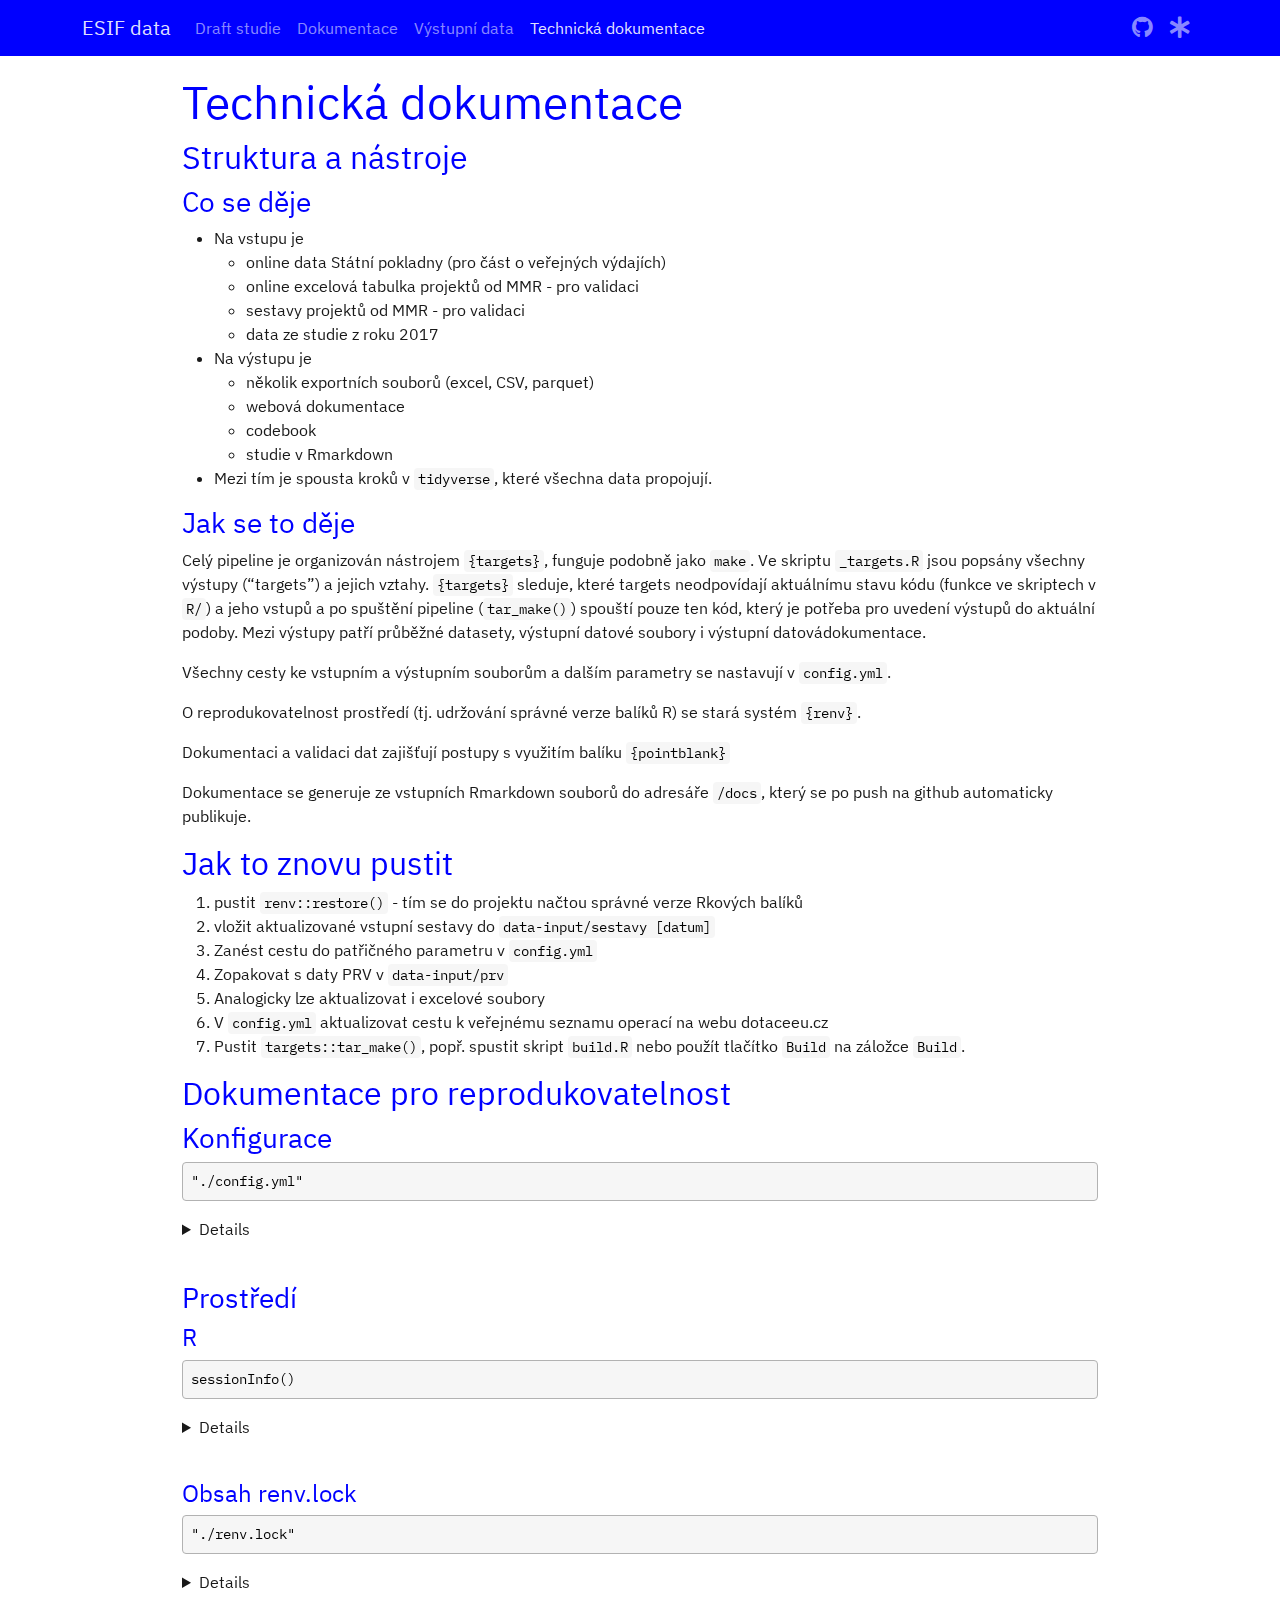
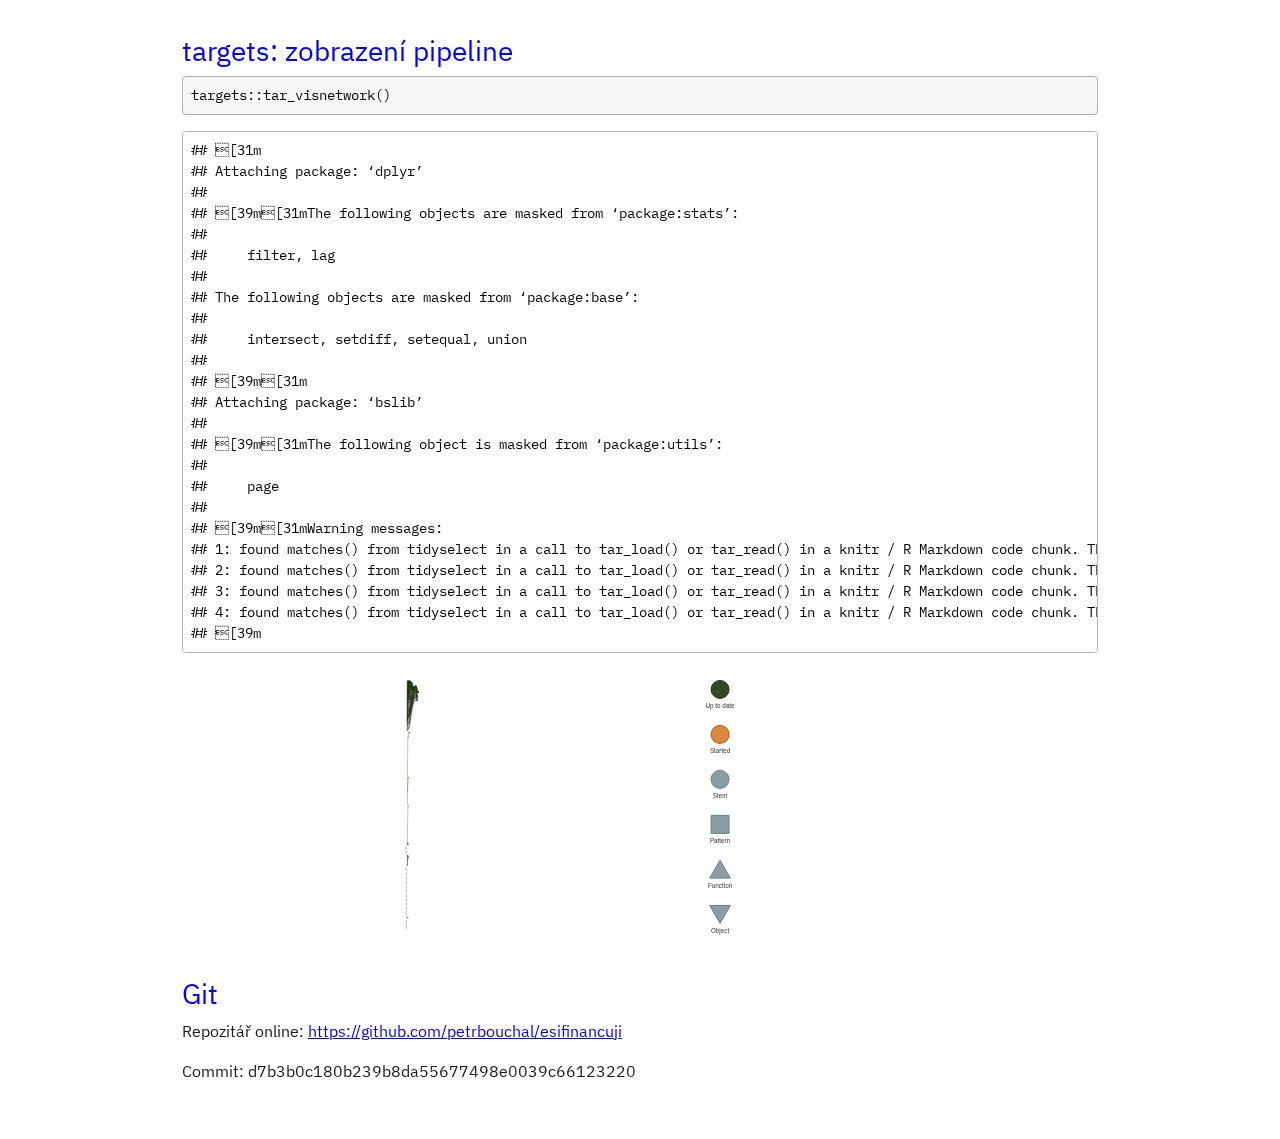
==== commit c036d635: "konečná verze ke zveřejnění" ====
--- a/docs/dev.html
+++ b/docs/dev.html
@@ -344,7 +344,7 @@
   sp_nastroj_ids_1420_ops: [&quot;102&quot;, &quot;103&quot;, &quot;104&quot;, &quot;105&quot;, &quot;106&quot;, &quot;107&quot;, &quot;108&quot;, &quot;109&quot;]
   sp_nastroj_ids_1420_prv: [&quot;130&quot;, &quot;187&quot;]
 
-  sp_nastroj_ids_0713_ops: [&quot;30&quot;, &quot;31&quot;, &quot;33&quot;, &quot;36&quot;, &quot;37&quot;, &quot;39&quot;, &quot;40&quot;, &quot;51&quot;, &quot;52&quot;, &quot;53&quot;, &quot;54&quot;]
+  sp_nastroj_ids_0713_ops: [&quot;30&quot;, &quot;31&quot;, &quot;33&quot;, &quot;36&quot;, &quot;37&quot;, &quot;38&quot;, &quot;39&quot;, &quot;40&quot;, &quot;51&quot;, &quot;52&quot;, &quot;53&quot;, &quot;54&quot;]
   sp_nastroj_ids_0713_prv: [&quot;27&quot;, &quot;87&quot;]
 
   # settings for FINU (central budget 2010-2014)
@@ -416,12 +416,12 @@
 <pre class="details"><code>sessionInfo()</code></pre>
 <details closed>
 <pre class="r"><code>
-R version 4.1.0 (2021-05-18)
+R version 4.1.2 (2021-11-01)
 Platform: x86_64-apple-darwin17.0 (64-bit)
 Running under: macOS Big Sur 10.16
 
 Matrix products: default
-BLAS:   /Library/Frameworks/R.framework/Versions/4.1/Resources/lib/libRblas.dylib
+BLAS:   /Library/Frameworks/R.framework/Versions/4.1/Resources/lib/libRblas.0.dylib
 LAPACK: /Library/Frameworks/R.framework/Versions/4.1/Resources/lib/libRlapack.dylib
 
 locale:
@@ -435,45 +435,44 @@
  [3] shinybusy_0.2.2           shiny_1.7.1              
  [5] rstudioapi_0.13           pingr_2.0.1              
  [7] markdown_1.1              clustermq_0.8.95.1       
- [9] bs4Dash_2.0.2             gt_0.3.1                 
-[11] ggplot2_3.3.3             forcats_0.5.0            
-[13] details_0.2.1             pointblank_0.9.0         
-[15] purrr_0.3.4               readr_2.0.2              
-[17] writexl_1.4.0             lubridate_1.7.10         
-[19] czso_0.3.5                ragg_1.1.0               
-[21] tidyr_1.1.3               arrow_5.0.0.20211012     
-[23] purrrow_0.0.0.9000        config_0.3.1             
-[25] httr_1.4.2                curl_4.3                 
-[27] janitor_2.0.1             readxl_1.3.1             
-[29] here_1.0.1                statnipokladna_0.7.0.9000
-[31] bslib_0.3.1.9000          stringr_1.4.0            
-[33] dplyr_1.0.7               magrittr_2.0.1           
-[35] future_1.21.0             tarchetypes_0.2.0        
-[37] targets_0.6.0.9000       
+ [9] bs4Dash_2.0.2             patchwork_1.1.1          
+[11] gt_0.3.1                  ggplot2_3.3.3            
+[13] forcats_0.5.0             details_0.2.1            
+[15] pointblank_0.9.0          purrr_0.3.4              
+[17] readr_2.0.2               writexl_1.4.0            
+[19] lubridate_1.7.10          czso_0.3.5               
+[21] ragg_1.1.0                tidyr_1.1.3              
+[23] arrow_5.0.0.20211012      purrrow_0.0.0.9000       
+[25] config_0.3.1              httr_1.4.2               
+[27] curl_4.3                  janitor_2.0.1            
+[29] readxl_1.3.1              here_1.0.1               
+[31] statnipokladna_0.7.0.9000 bslib_0.3.1.9000         
+[33] stringr_1.4.0             dplyr_1.0.7              
+[35] magrittr_2.0.1            future_1.21.0            
+[37] tarchetypes_0.4.1         targets_0.6.0.9000       
 
 loaded via a namespace (and not attached):
  [1] colorspace_2.0-0  ellipsis_0.3.2    rprojroot_2.0.2   snakecase_0.11.0 
- [5] fs_1.5.0          farver_2.1.0      listenv_0.8.0     bit64_4.0.5      
- [9] fansi_0.5.0       xml2_1.3.2        codetools_0.2-18  extrafont_0.17   
-[13] cachem_1.0.4      knitr_1.36        jsonlite_1.7.2    broom_0.7.3      
-[17] Rttf2pt1_1.3.8    png_0.1-7         clipr_0.7.1       compiler_4.1.0   
-[21] backports_1.2.1   assertthat_0.2.1  fastmap_1.1.0     cli_3.0.1        
-[25] later_1.1.0.1     hrbrthemes_0.8.0  htmltools_0.5.2   tools_4.1.0      
-[29] igraph_1.2.6      gtable_0.3.0      glue_1.4.2        Rcpp_1.0.6       
-[33] cellranger_1.1.0  jquerylib_0.1.4   vctrs_0.3.8       extrafontdb_1.0  
-[37] blastula_0.3.2    xfun_0.24         globals_0.14.0    ps_1.6.0         
-[41] mime_0.10         lifecycle_1.0.0   renv_0.14.0       ptrr_0.2.0.9000  
-[45] scales_1.1.1      hms_1.0.0         promises_1.2.0.1  parallel_4.1.0   
-[49] yaml_2.2.1        gdtools_0.2.3     sass_0.4.0        stringi_1.5.3    
-[53] highr_0.8         desc_1.4.0        checkmate_2.0.0   commonmark_1.7   
-[57] rlang_0.4.11      pkgconfig_2.0.3   systemfonts_1.0.1 evaluate_0.14    
-[61] labeling_0.4.2    htmlwidgets_1.5.3 bit_4.0.4         processx_3.5.2   
-[65] tidyselect_1.1.1  parallelly_1.23.0 bookdown_0.24     R6_2.5.0         
-[69] generics_0.1.0    DBI_1.1.0         pillar_1.6.2      withr_2.4.2      
-[73] tibble_3.1.3      crayon_1.4.2      utf8_1.2.2        tzdb_0.1.2       
-[77] rmarkdown_2.11    usethis_2.1.3     grid_4.1.0        data.table_1.14.0
-[81] callr_3.7.0.9000  digest_0.6.27     xtable_1.8-4      httpuv_1.5.5     
-[85] textshaping_0.3.0 munsell_0.5.0    
+ [5] fs_1.5.0          farver_2.1.0      listenv_0.8.0     ggrepel_0.9.1    
+ [9] bit64_4.0.5       fansi_0.5.0       xml2_1.3.2        codetools_0.2-18 
+[13] extrafont_0.17    cachem_1.0.4      knitr_1.36        jsonlite_1.7.2   
+[17] Rttf2pt1_1.3.8    png_0.1-7         clipr_0.7.1       compiler_4.1.2   
+[21] assertthat_0.2.1  fastmap_1.1.0     cli_3.0.1         later_1.1.0.1    
+[25] hrbrthemes_0.8.0  htmltools_0.5.2   tools_4.1.2       igraph_1.2.6     
+[29] gtable_0.3.0      glue_1.4.2        Rcpp_1.0.6        cellranger_1.1.0 
+[33] jquerylib_0.1.4   vctrs_0.3.8       extrafontdb_1.0   blastula_0.3.2   
+[37] xfun_0.24         globals_0.14.0    ps_1.6.0          mime_0.10        
+[41] lifecycle_1.0.0   renv_0.14.0       ptrr_0.2.0.9000   scales_1.1.1     
+[45] hms_1.0.0         promises_1.2.0.1  parallel_4.1.2    yaml_2.2.1       
+[49] gdtools_0.2.3     sass_0.4.0        stringi_1.5.3     highr_0.8        
+[53] desc_1.4.0        rlang_0.4.11      pkgconfig_2.0.3   systemfonts_1.0.1
+[57] evaluate_0.14     labeling_0.4.2    htmlwidgets_1.5.3 bit_4.0.4        
+[61] processx_3.5.2    tidyselect_1.1.1  parallelly_1.23.0 bookdown_0.24    
+[65] R6_2.5.0          generics_0.1.0    DBI_1.1.0         pillar_1.6.2     
+[69] withr_2.4.2       tibble_3.1.3      crayon_1.4.2      utf8_1.2.2       
+[73] tzdb_0.1.2        rmarkdown_2.11    usethis_2.1.3     grid_4.1.2       
+[77] data.table_1.14.0 callr_3.7.0.9000  digest_0.6.27     xtable_1.8-4     
+[81] httpuv_1.5.5      textshaping_0.3.0 munsell_0.5.0    
 </code></pre>
 </details>
 <p><br></p>
@@ -1830,10 +1829,10 @@
 <div id="targets-zobrazení-pipeline" class="section level3">
 <h3>targets: zobrazení pipeline</h3>
 <pre class="r"><code>targets::tar_visnetwork()</code></pre>
-<pre><code>## 
+<pre><code>## [31m
 ## Attaching package: ‘dplyr’
 ## 
-## The following objects are masked from ‘package:stats’:
+## [39m[31mThe following objects are masked from ‘package:stats’:
 ## 
 ##     filter, lag
 ## 
@@ -1841,25 +1840,26 @@
 ## 
 ##     intersect, setdiff, setequal, union
 ## 
-## 
+## [39m[31m
 ## Attaching package: ‘bslib’
 ## 
-## The following object is masked from ‘package:utils’:
+## [39m[31mThe following object is masked from ‘package:utils’:
 ## 
 ##     page
 ## 
-## Warning messages:
+## [39m[31mWarning messages:
 ## 1: found matches() from tidyselect in a call to tar_load() or tar_read() in a knitr / R Markdown code chunk. These dependencies cannot be detected statically, so they will be ignored. 
 ## 2: found matches() from tidyselect in a call to tar_load() or tar_read() in a knitr / R Markdown code chunk. These dependencies cannot be detected statically, so they will be ignored. 
 ## 3: found matches() from tidyselect in a call to tar_load() or tar_read() in a knitr / R Markdown code chunk. These dependencies cannot be detected statically, so they will be ignored. 
-## 4: found matches() from tidyselect in a call to tar_load() or tar_read() in a knitr / R Markdown code chunk. These dependencies cannot be detected statically, so they will be ignored.</code></pre>
+## 4: found matches() from tidyselect in a call to tar_load() or tar_read() in a knitr / R Markdown code chunk. These dependencies cannot be detected statically, so they will be ignored. 
+## [39m</code></pre>
 <div id="htmlwidget-29f33bc0837365441b27" style="width:576px;height:288px;" class="visNetwork html-widget"></div>
-<script type="application/json" data-for="htmlwidget-29f33bc0837365441b27">{"x":{"nodes":{"name":["cb_codebook","cb_codebook_yaml","cb_esif_marked","cb_semisum_long","cb_semisum_long_parquet","cb_sum_hlousek_long","cb_sum_hlousek_wide","cb_sum_long","cb_sum_long_csv","cb_sum_long_parquet","cb_sum_long_xlsx","cb_sum_wide","cb_totals","cb_totals_hl","cb_totals_hl_p","cb_totals_p","cb_trida","cb_trida_hl","cb_trida_hl_p","cb_trida_oddil","cb_trida_oddil_p","cb_trida_p","cb_trida_pododdil","cb_trida_pododdil_p","cb_trida_skupina","cb_trida_skupina_p","cis_kraj","codelists","compiled_op_sum","config_yml","d_file","d_file_l","d_file_o","d_file_sf","d_id","d_id_l","d_id_o","d_id_sf","d_months","d_months_l","d_months_o","d_url","d_url_l","d_url_o","d_url_sf","d_years","d_years_l","d_years_l_ptrn","d_years_o","d_years_o_ptrn","d_years_ptrn","dt17_long","dt17_wide","ef_pub","ef_pubxls","ef_pubxls_url","efs_prv","efs_prv_annual","efs_zop","efs_zop_annual","first_report_xlsx","nastroje_zdroje","pop_obce","readme_md","s_analyza_docx","s_analyza_rmd","s_dev_html","s_dev_rmd","s_doc_html","s_doc_rmd","s_index_html","s_output_html","s_output_rmd","s_pokladna_html","s_pokladna_rmd","s_pokladnachecks_html","s_pokladnachecks_rmd","s_readme_html","s_readme_rmd","siteconf","sitefiles","sp_central_new_arrdir","sp_central_new_ops","sp_central_old_arrdir","sp_cl","sp_cl_paths","sp_cl_urls","sp_clp","sp_local_arrdir","sp_local_grants_arrdir","sp_sf_arrdir","table_file","table_file_l","table_file_lg","table_file_o","table_file_sf","zuj_obec","usr","c_sp_years_central_new","release_questions","codelist_to_parquet","c_export_sum_pq","make_export_codebook","t_vydaje_export","nm","t_sp_data_local","c_first_report_xlsx","nastroj_op","get_sp_monitoring","t_sp_statefunds","make_cb_totals_perc","load_efs_zop","make_esif_sum_wide","get_stats_pop_obce","c_repo_remote","summarise_prv","summarise_zop","t_vydaje_core","openlinks","get_sp_budgetresp","c_sp_years_local","sp_load_codelist",".__global__","c_export_cdbk","c_sp_nastroj_ids_1420_ops","c_mc_xlsx_h","sp_tables_i","c_sest_xlsx_fin","c_ef_obce_arrowdir","pc","sp_tables","c_sest_xlsx_obl","check_online","sp_base_url","sp_codelists","palette_studie","theme_studie","yr_brks","yr_lbls","budget_arrow_months","c_czso_pop_table_id","yr_lbls_old","t_2017","codelist_names","t_config","switch_minus","get_zuj_obec","extract_cl","sp_datasets_i","get_nm","c_sp_months_sf","bn",".__S3MethodsTable__.","c_sp_months_central_new","marrow","c_mc_xlsx_prv","c_sp_months_central_old","c_prv_data_path","cnf","t_public_list","export_table","c_export_dir","c_sp_months_local","get_table","t_op_compile","c_sp_local_arrowdir","t_sp_data_local_grants","c_export_sum_xlsx","c_sp_nastroj_ids_0713_ops","c_sp_nastroj_ids_0713_prv","c_sp_nastroj_ids_1420_prv","c_mc_xlsx_q","t_sestavy","c_sp_local_grants_arrowdir","c_export_sum_csv","c_sest_dir","c_sp_sf_arrowdir","c_sest_xlsx_zop","obdobi_to_short","make_zop_timing_plot","summarise_esif_marked","t_sp_data_central_new","c_sp_central_arrowdir_new","clrs","c_sp_central_arrowdir_old","c_hier_excel_sheet","yr_lbls_m","marrow2_dir","collect_filtered_arrow_ds","sp_datasets","yr_brks_old","c_export_detail_pq","summarise_geo_by_kraj","filter_hlousek","c_sp_years_central_old","c_hier_excel_path",".packageName","op_labels","t_sp_data_central_old","c_sest_xlsx_prj","tar_render_sitedoc","make_cb_totals","t_vydaje_analysis","semisummarise_esif_marked","load_prv",".__NAMESPACE__.","t_sp_codelists","t_html","c_ef_pubxls_url","t_geometa","mn","sp_get_monitoring","sp_load_codelist_named","sp_get_table_file","sp_get_codelist_url","sp_get_codelist_viewer","plot_esif","sp_load_table","sp_get_dataset_url","sp_get_dataset_doc","marrow_files","marrow_dir","marrow_ds","make_nastroje_zdroje","add_op_labels","sp_get_codelist_file","sp_get_dataset","get_dataset_doc","build_efs_timing","summarise_by_op","read_pubxls","sp_get_codelist","sp_get_table","get_dataset","sp_add_codelist","get_codelist","load_and_prep_budget","add_codelist","load_budget_local_grants","budget_new_ops","make_cb_esif_marked","load_budget_yearsum_central_new","load_budget_yearsum_local","load_budget_yearsum_sf","load_budget_yearsum_central_old"],"type":["stem","stem","stem","stem","stem","stem","stem","stem","stem","stem","stem","stem","stem","stem","stem","stem","stem","stem","stem","stem","stem","stem","stem","stem","stem","stem","stem","stem","stem","stem","pattern","pattern","pattern","pattern","stem","stem","stem","stem","stem","stem","stem","pattern","pattern","pattern","pattern","stem","stem","pattern","stem","pattern","pattern","stem","stem","stem","stem","stem","stem","stem","stem","stem","stem","stem","stem","stem","stem","stem","stem","stem","stem","stem","stem","stem","stem","stem","stem","stem","stem","stem","stem","stem","stem","stem","stem","stem","pattern","pattern","pattern","pattern","stem","stem","stem","pattern","pattern","pattern","pattern","pattern","stem","object","object","function","function","object","function","object","function","object","object","object","function","object","function","function","function","function","object","function","function","object","function","function","object","function","object","object","object","object","object","object","object","function","object","object","function","object","object","object","function","object","object","function","object","object","object","object","object","function","function","function","object","function","object","function","object","object","function","object","object","object","object","object","function","object","object","function","object","object","object","object","object","object","object","object","object","object","object","object","object","object","function","function","function","object","object","object","object","object","object","function","function","object","object","object","function","function","object","object","object","object","object","object","function","function","object","function","function","object","object","object","object","object","function","function","function","function","function","function","function","function","function","function","function","function","function","function","function","function","function","function","function","function","function","function","function","function","function","function","function","function","function","function","function","function","function","function","function"],"status":["uptodate","uptodate","uptodate","uptodate","uptodate","uptodate","uptodate","uptodate","uptodate","uptodate","uptodate","uptodate","uptodate","uptodate","uptodate","uptodate","uptodate","uptodate","uptodate","uptodate","uptodate","uptodate","uptodate","uptodate","uptodate","uptodate","uptodate","uptodate","uptodate","uptodate","uptodate","uptodate","uptodate","uptodate","uptodate","uptodate","uptodate","uptodate","uptodate","uptodate","uptodate","uptodate","uptodate","uptodate","uptodate","uptodate","uptodate","uptodate","uptodate","uptodate","uptodate","uptodate","uptodate","uptodate","uptodate","uptodate","uptodate","uptodate","uptodate","uptodate","uptodate","uptodate","uptodate","outdated","uptodate","uptodate","started","uptodate","uptodate","uptodate","outdated","uptodate","uptodate","uptodate","uptodate","uptodate","uptodate","outdated","uptodate","uptodate","uptodate","uptodate","uptodate","uptodate","uptodate","uptodate","uptodate","uptodate","uptodate","uptodate","uptodate","uptodate","uptodate","uptodate","uptodate","uptodate","uptodate","uptodate","uptodate","uptodate","uptodate","uptodate","uptodate","uptodate","uptodate","uptodate","uptodate","uptodate","uptodate","uptodate","uptodate","uptodate","uptodate","uptodate","uptodate","uptodate","uptodate","uptodate","uptodate","uptodate","uptodate","uptodate","uptodate","uptodate","uptodate","uptodate","uptodate","uptodate","uptodate","uptodate","uptodate","uptodate","uptodate","uptodate","uptodate","uptodate","uptodate","uptodate","uptodate","uptodate","uptodate","uptodate","uptodate","uptodate","uptodate","uptodate","uptodate","uptodate","uptodate","uptodate","uptodate","uptodate","uptodate","uptodate","uptodate","uptodate","uptodate","uptodate","uptodate","uptodate","uptodate","uptodate","uptodate","uptodate","uptodate","uptodate","uptodate","uptodate","uptodate","uptodate","uptodate","uptodate","uptodate","uptodate","uptodate","uptodate","uptodate","uptodate","uptodate","uptodate","uptodate","uptodate","uptodate","uptodate","uptodate","uptodate","uptodate","uptodate","uptodate","uptodate","uptodate","uptodate","uptodate","uptodate","uptodate","uptodate","uptodate","uptodate","uptodate","uptodate","uptodate","uptodate","uptodate","uptodate","uptodate","uptodate","uptodate","uptodate","uptodate","uptodate","uptodate","uptodate","uptodate","uptodate","uptodate","uptodate","uptodate","uptodate","uptodate","uptodate","uptodate","uptodate","uptodate","uptodate","uptodate","uptodate","uptodate","uptodate","uptodate","uptodate","uptodate","uptodate","uptodate","uptodate","uptodate","uptodate","uptodate","uptodate","uptodate","uptodate","uptodate","uptodate","uptodate","uptodate","uptodate"],"seconds":[1.939,0.007,4.788,0.443,0.177,9.157,0.046,7.681,1.417,0.019,0.248,0.054,0.013,0.032,0.025,0.065,0.017,0.016,0.009,0.107,0.034,0.029,1.194,0.064,0.075,0.02,1.752,1.185,0.191,1.442,0,0.035,0.068,1.864,0,1.236,0.003,2.622,0.001,0.002,0.001,0.344,0.569,0.281,0.634,0.005,0.001,0,0.004,0,0,1.67,2.559,9.352,19.573,1.546,0.956,0.194,4.544,121.347,1.712,0.015,8.649,0.304,58.871,1.243,15.597,1.276,2.913,0.002,0.006,8.661,1.221,54.697,0.002,11.214,1.669,2.041,1.08,1.172,1.396,908.707,2.273,299.206,0.386,4.635,0.774,0.088,732.994,6.723,11.054,0,0.025,1.311,0.015,0.048,4.594,null,null,null,null,null,null,null,null,null,null,null,null,null,null,null,null,null,null,null,null,null,null,null,null,null,null,null,null,null,null,null,null,null,null,null,null,null,null,null,null,null,null,null,null,null,null,null,null,null,null,null,null,null,null,null,null,null,null,null,null,null,null,null,null,null,null,null,null,null,null,null,null,null,null,null,null,null,null,null,null,null,null,null,null,null,null,null,null,null,null,null,null,null,null,null,null,null,null,null,null,null,null,null,null,null,null,null,null,null,null,null,null,null,null,null,null,null,null,null,null,null,null,null,null,null,null,null,null,null,null,null,null,null,null,null,null,null,null,null,null,null,null,null,null,null,null,null,null],"bytes":[738779,2909,2796562,737006,643209,52688,70622,63323,1493399,73373,291867,85938,478,478,327,327,679,674,479,8096,4591,480,31984,11085,2360,1698,837,145,3085,2524,0,180730223,2592095,107135,57,55,55,56,48,48,48,0,0,0,0,102,102,0,102,0,0,138971,176403,13596201,70269952,0,670136,213911,2840699,1747156,1032584,253,40217,2280,3291220,19722,114502,2762,12129,1633,19629,37919,2287,27399,16476,40848,3147,10022,2809,1901,160,256,1892534,224,4380,150397417,0,8287,416,416,256,0,1171385894,27343687,10321052,383273,38162,null,null,null,null,null,null,null,null,null,null,null,null,null,null,null,null,null,null,null,null,null,null,null,null,null,null,null,null,null,null,null,null,null,null,null,null,null,null,null,null,null,null,null,null,null,null,null,null,null,null,null,null,null,null,null,null,null,null,null,null,null,null,null,null,null,null,null,null,null,null,null,null,null,null,null,null,null,null,null,null,null,null,null,null,null,null,null,null,null,null,null,null,null,null,null,null,null,null,null,null,null,null,null,null,null,null,null,null,null,null,null,null,null,null,null,null,null,null,null,null,null,null,null,null,null,null,null,null,null,null,null,null,null,null,null,null,null,null,null,null,null,null,null,null,null,null,null,null],"branches":[null,null,null,null,null,null,null,null,null,null,null,null,null,null,null,null,null,null,null,null,null,null,null,null,null,null,null,null,null,null,6,11,5,6,null,null,null,null,null,null,null,6,11,5,6,null,null,11,null,5,6,null,null,null,null,null,null,null,null,null,null,null,null,null,null,null,null,null,null,null,null,null,null,null,null,null,null,null,null,null,null,null,null,null,12,12,12,12,null,null,null,6,11,11,5,6,null,null,null,null,null,null,null,null,null,null,null,null,null,null,null,null,null,null,null,null,null,null,null,null,null,null,null,null,null,null,null,null,null,null,null,null,null,null,null,null,null,null,null,null,null,null,null,null,null,null,null,null,null,null,null,null,null,null,null,null,null,null,null,null,null,null,null,null,null,null,null,null,null,null,null,null,null,null,null,null,null,null,null,null,null,null,null,null,null,null,null,null,null,null,null,null,null,null,null,null,null,null,null,null,null,null,null,null,null,null,null,null,null,null,null,null,null,null,null,null,null,null,null,null,null,null,null,null,null,null,null,null,null,null,null,null,null,null,null,null,null,null,null,null,null,null,null,null,null],"id":["cb_codebook","cb_codebook_yaml","cb_esif_marked","cb_semisum_long","cb_semisum_long_parquet","cb_sum_hlousek_long","cb_sum_hlousek_wide","cb_sum_long","cb_sum_long_csv","cb_sum_long_parquet","cb_sum_long_xlsx","cb_sum_wide","cb_totals","cb_totals_hl","cb_totals_hl_p","cb_totals_p","cb_trida","cb_trida_hl","cb_trida_hl_p","cb_trida_oddil","cb_trida_oddil_p","cb_trida_p","cb_trida_pododdil","cb_trida_pododdil_p","cb_trida_skupina","cb_trida_skupina_p","cis_kraj","codelists","compiled_op_sum","config_yml","d_file","d_file_l","d_file_o","d_file_sf","d_id","d_id_l","d_id_o","d_id_sf","d_months","d_months_l","d_months_o","d_url","d_url_l","d_url_o","d_url_sf","d_years","d_years_l","d_years_l_ptrn","d_years_o","d_years_o_ptrn","d_years_ptrn","dt17_long","dt17_wide","ef_pub","ef_pubxls","ef_pubxls_url","efs_prv","efs_prv_annual","efs_zop","efs_zop_annual","first_report_xlsx","nastroje_zdroje","pop_obce","readme_md","s_analyza_docx","s_analyza_rmd","s_dev_html","s_dev_rmd","s_doc_html","s_doc_rmd","s_index_html","s_output_html","s_output_rmd","s_pokladna_html","s_pokladna_rmd","s_pokladnachecks_html","s_pokladnachecks_rmd","s_readme_html","s_readme_rmd","siteconf","sitefiles","sp_central_new_arrdir","sp_central_new_ops","sp_central_old_arrdir","sp_cl","sp_cl_paths","sp_cl_urls","sp_clp","sp_local_arrdir","sp_local_grants_arrdir","sp_sf_arrdir","table_file","table_file_l","table_file_lg","table_file_o","table_file_sf","zuj_obec","usr","c_sp_years_central_new","release_questions","codelist_to_parquet","c_export_sum_pq","make_export_codebook","t_vydaje_export","nm","t_sp_data_local","c_first_report_xlsx","nastroj_op","get_sp_monitoring","t_sp_statefunds","make_cb_totals_perc","load_efs_zop","make_esif_sum_wide","get_stats_pop_obce","c_repo_remote","summarise_prv","summarise_zop","t_vydaje_core","openlinks","get_sp_budgetresp","c_sp_years_local","sp_load_codelist",".__global__","c_export_cdbk","c_sp_nastroj_ids_1420_ops","c_mc_xlsx_h","sp_tables_i","c_sest_xlsx_fin","c_ef_obce_arrowdir","pc","sp_tables","c_sest_xlsx_obl","check_online","sp_base_url","sp_codelists","palette_studie","theme_studie","yr_brks","yr_lbls","budget_arrow_months","c_czso_pop_table_id","yr_lbls_old","t_2017","codelist_names","t_config","switch_minus","get_zuj_obec","extract_cl","sp_datasets_i","get_nm","c_sp_months_sf","bn",".__S3MethodsTable__.","c_sp_months_central_new","marrow","c_mc_xlsx_prv","c_sp_months_central_old","c_prv_data_path","cnf","t_public_list","export_table","c_export_dir","c_sp_months_local","get_table","t_op_compile","c_sp_local_arrowdir","t_sp_data_local_grants","c_export_sum_xlsx","c_sp_nastroj_ids_0713_ops","c_sp_nastroj_ids_0713_prv","c_sp_nastroj_ids_1420_prv","c_mc_xlsx_q","t_sestavy","c_sp_local_grants_arrowdir","c_export_sum_csv","c_sest_dir","c_sp_sf_arrowdir","c_sest_xlsx_zop","obdobi_to_short","make_zop_timing_plot","summarise_esif_marked","t_sp_data_central_new","c_sp_central_arrowdir_new","clrs","c_sp_central_arrowdir_old","c_hier_excel_sheet","yr_lbls_m","marrow2_dir","collect_filtered_arrow_ds","sp_datasets","yr_brks_old","c_export_detail_pq","summarise_geo_by_kraj","filter_hlousek","c_sp_years_central_old","c_hier_excel_path",".packageName","op_labels","t_sp_data_central_old","c_sest_xlsx_prj","tar_render_sitedoc","make_cb_totals","t_vydaje_analysis","semisummarise_esif_marked","load_prv",".__NAMESPACE__.","t_sp_codelists","t_html","c_ef_pubxls_url","t_geometa","mn","sp_get_monitoring","sp_load_codelist_named","sp_get_table_file","sp_get_codelist_url","sp_get_codelist_viewer","plot_esif","sp_load_table","sp_get_dataset_url","sp_get_dataset_doc","marrow_files","marrow_dir","marrow_ds","make_nastroje_zdroje","add_op_labels","sp_get_codelist_file","sp_get_dataset","get_dataset_doc","build_efs_timing","summarise_by_op","read_pubxls","sp_get_codelist","sp_get_table","get_dataset","sp_add_codelist","get_codelist","load_and_prep_budget","add_codelist","load_budget_local_grants","budget_new_ops","make_cb_esif_marked","load_budget_yearsum_central_new","load_budget_yearsum_local","load_budget_yearsum_sf","load_budget_yearsum_central_old"],"label":["cb_codebook","cb_codebook_yaml","cb_esif_marked","cb_semisum_long","cb_semisum_long_parquet","cb_sum_hlousek_long","cb_sum_hlousek_wide","cb_sum_long","cb_sum_long_csv","cb_sum_long_parquet","cb_sum_long_xlsx","cb_sum_wide","cb_totals","cb_totals_hl","cb_totals_hl_p","cb_totals_p","cb_trida","cb_trida_hl","cb_trida_hl_p","cb_trida_oddil","cb_trida_oddil_p","cb_trida_p","cb_trida_pododdil","cb_trida_pododdil_p","cb_trida_skupina","cb_trida_skupina_p","cis_kraj","codelists","compiled_op_sum","config_yml","d_file","d_file_l","d_file_o","d_file_sf","d_id","d_id_l","d_id_o","d_id_sf","d_months","d_months_l","d_months_o","d_url","d_url_l","d_url_o","d_url_sf","d_years","d_years_l","d_years_l_ptrn","d_years_o","d_years_o_ptrn","d_years_ptrn","dt17_long","dt17_wide","ef_pub","ef_pubxls","ef_pubxls_url","efs_prv","efs_prv_annual","efs_zop","efs_zop_annual","first_report_xlsx","nastroje_zdroje","pop_obce","readme_md","s_analyza_docx","s_analyza_rmd","s_dev_html","s_dev_rmd","s_doc_html","s_doc_rmd","s_index_html","s_output_html","s_output_rmd","s_pokladna_html","s_pokladna_rmd","s_pokladnachecks_html","s_pokladnachecks_rmd","s_readme_html","s_readme_rmd","siteconf","sitefiles","sp_central_new_arrdir","sp_central_new_ops","sp_central_old_arrdir","sp_cl","sp_cl_paths","sp_cl_urls","sp_clp","sp_local_arrdir","sp_local_grants_arrdir","sp_sf_arrdir","table_file","table_file_l","table_file_lg","table_file_o","table_file_sf","zuj_obec","usr","c_sp_years_central_new","release_questions","codelist_to_parquet","c_export_sum_pq","make_export_codebook","t_vydaje_export","nm","t_sp_data_local","c_first_report_xlsx","nastroj_op","get_sp_monitoring","t_sp_statefunds","make_cb_totals_perc","load_efs_zop","make_esif_sum_wide","get_stats_pop_obce","c_repo_remote","summarise_prv","summarise_zop","t_vydaje_core","openlinks","get_sp_budgetresp","c_sp_years_local","sp_load_codelist",".__global__","c_export_cdbk","c_sp_nastroj_ids_1420_ops","c_mc_xlsx_h","sp_tables_i","c_sest_xlsx_fin","c_ef_obce_arrowdir","pc","sp_tables","c_sest_xlsx_obl","check_online","sp_base_url","sp_codelists","palette_studie","theme_studie","yr_brks","yr_lbls","budget_arrow_months","c_czso_pop_table_id","yr_lbls_old","t_2017","codelist_names","t_config","switch_minus","get_zuj_obec","extract_cl","sp_datasets_i","get_nm","c_sp_months_sf","bn",".__S3MethodsTable__.","c_sp_months_central_new","marrow","c_mc_xlsx_prv","c_sp_months_central_old","c_prv_data_path","cnf","t_public_list","export_table","c_export_dir","c_sp_months_local","get_table","t_op_compile","c_sp_local_arrowdir","t_sp_data_local_grants","c_export_sum_xlsx","c_sp_nastroj_ids_0713_ops","c_sp_nastroj_ids_0713_prv","c_sp_nastroj_ids_1420_prv","c_mc_xlsx_q","t_sestavy","c_sp_local_grants_arrowdir","c_export_sum_csv","c_sest_dir","c_sp_sf_arrowdir","c_sest_xlsx_zop","obdobi_to_short","make_zop_timing_plot","summarise_esif_marked","t_sp_data_central_new","c_sp_central_arrowdir_new","clrs","c_sp_central_arrowdir_old","c_hier_excel_sheet","yr_lbls_m","marrow2_dir","collect_filtered_arrow_ds","sp_datasets","yr_brks_old","c_export_detail_pq","summarise_geo_by_kraj","filter_hlousek","c_sp_years_central_old","c_hier_excel_path",".packageName","op_labels","t_sp_data_central_old","c_sest_xlsx_prj","tar_render_sitedoc","make_cb_totals","t_vydaje_analysis","semisummarise_esif_marked","load_prv",".__NAMESPACE__.","t_sp_codelists","t_html","c_ef_pubxls_url","t_geometa","mn","sp_get_monitoring","sp_load_codelist_named","sp_get_table_file","sp_get_codelist_url","sp_get_codelist_viewer","plot_esif","sp_load_table","sp_get_dataset_url","sp_get_dataset_doc","marrow_files","marrow_dir","marrow_ds","make_nastroje_zdroje","add_op_labels","sp_get_codelist_file","sp_get_dataset","get_dataset_doc","build_efs_timing","summarise_by_op","read_pubxls","sp_get_codelist","sp_get_table","get_dataset","sp_add_codelist","get_codelist","load_and_prep_budget","add_codelist","load_budget_local_grants","budget_new_ops","make_cb_esif_marked","load_budget_yearsum_central_new","load_budget_yearsum_local","load_budget_yearsum_sf","load_budget_yearsum_central_old"],"level":[11,12,9,10,11,10,11,10,11,11,11,11,11,11,12,12,11,11,12,11,12,12,11,12,11,12,1,2,4,1,5,5,5,5,1,1,1,1,2,2,2,4,4,4,4,2,2,3,2,3,3,4,3,4,2,1,2,3,2,3,2,6,2,3,10,0,2,1,2,1,3,13,1,10,1,10,1,2,1,1,1,8,9,8,5,4,3,6,8,7,8,6,6,6,6,6,2,1,1,0,1,1,1,0,0,0,1,1,1,0,1,1,1,1,0,1,1,0,0,0,1,1,0,1,1,0,1,0,0,0,0,0,1,1,1,1,1,1,1,1,1,0,0,1,0,1,1,1,1,0,1,0,0,1,1,0,1,1,0,0,1,1,1,0,0,1,0,1,1,1,1,0,0,1,1,1,1,1,0,0,1,0,1,0,1,0,0,0,0,0,0,1,0,1,1,0,0,1,0,0,0,1,0,1,1,0,0,0,0,0,0,2,2,2,2,2,2,2,2,2,2,2,2,2,2,3,3,3,3,3,3,4,4,4,5,5,6,6,6,6,6,7,7,7,7],"color":["#354823","#354823","#354823","#354823","#354823","#354823","#354823","#354823","#354823","#354823","#354823","#354823","#354823","#354823","#354823","#354823","#354823","#354823","#354823","#354823","#354823","#354823","#354823","#354823","#354823","#354823","#354823","#354823","#354823","#354823","#354823","#354823","#354823","#354823","#354823","#354823","#354823","#354823","#354823","#354823","#354823","#354823","#354823","#354823","#354823","#354823","#354823","#354823","#354823","#354823","#354823","#354823","#354823","#354823","#354823","#354823","#354823","#354823","#354823","#354823","#354823","#354823","#354823","#78B7C5","#354823","#354823","#DC863B","#354823","#354823","#354823","#78B7C5","#354823","#354823","#354823","#354823","#354823","#354823","#78B7C5","#354823","#354823","#354823","#354823","#354823","#354823","#354823","#354823","#354823","#354823","#354823","#354823","#354823","#354823","#354823","#354823","#354823","#354823","#354823","#354823","#354823","#354823","#354823","#354823","#354823","#354823","#354823","#354823","#354823","#354823","#354823","#354823","#354823","#354823","#354823","#354823","#354823","#354823","#354823","#354823","#354823","#354823","#354823","#354823","#354823","#354823","#354823","#354823","#354823","#354823","#354823","#354823","#354823","#354823","#354823","#354823","#354823","#354823","#354823","#354823","#354823","#354823","#354823","#354823","#354823","#354823","#354823","#354823","#354823","#354823","#354823","#354823","#354823","#354823","#354823","#354823","#354823","#354823","#354823","#354823","#354823","#354823","#354823","#354823","#354823","#354823","#354823","#354823","#354823","#354823","#354823","#354823","#354823","#354823","#354823","#354823","#354823","#354823","#354823","#354823","#354823","#354823","#354823","#354823","#354823","#354823","#354823","#354823","#354823","#354823","#354823","#354823","#354823","#354823","#354823","#354823","#354823","#354823","#354823","#354823","#354823","#354823","#354823","#354823","#354823","#354823","#354823","#354823","#354823","#354823","#354823","#354823","#354823","#354823","#354823","#354823","#354823","#354823","#354823","#354823","#354823","#354823","#354823","#354823","#354823","#354823","#354823","#354823","#354823","#354823","#354823","#354823","#354823","#354823","#354823","#354823","#354823","#354823","#354823","#354823","#354823","#354823","#354823","#354823","#354823","#354823","#354823"],"shape":["dot","dot","dot","dot","dot","dot","dot","dot","dot","dot","dot","dot","dot","dot","dot","dot","dot","dot","dot","dot","dot","dot","dot","dot","dot","dot","dot","dot","dot","dot","square","square","square","square","dot","dot","dot","dot","dot","dot","dot","square","square","square","square","dot","dot","square","dot","square","square","dot","dot","dot","dot","dot","dot","dot","dot","dot","dot","dot","dot","dot","dot","dot","dot","dot","dot","dot","dot","dot","dot","dot","dot","dot","dot","dot","dot","dot","dot","dot","dot","dot","square","square","square","square","dot","dot","dot","square","square","square","square","square","dot","triangleDown","triangleDown","triangle","triangle","triangleDown","triangle","triangleDown","triangle","triangleDown","triangleDown","triangleDown","triangle","triangleDown","triangle","triangle","triangle","triangle","triangleDown","triangle","triangle","triangleDown","triangle","triangle","triangleDown","triangle","triangleDown","triangleDown","triangleDown","triangleDown","triangleDown","triangleDown","triangleDown","triangle","triangleDown","triangleDown","triangle","triangleDown","triangleDown","triangleDown","triangle","triangleDown","triangleDown","triangle","triangleDown","triangleDown","triangleDown","triangleDown","triangleDown","triangle","triangle","triangle","triangleDown","triangle","triangleDown","triangle","triangleDown","triangleDown","triangle","triangleDown","triangleDown","triangleDown","triangleDown","triangleDown","triangle","triangleDown","triangleDown","triangle","triangleDown","triangleDown","triangleDown","triangleDown","triangleDown","triangleDown","triangleDown","triangleDown","triangleDown","triangleDown","triangleDown","triangleDown","triangleDown","triangleDown","triangle","triangle","triangle","triangleDown","triangleDown","triangleDown","triangleDown","triangleDown","triangleDown","triangle","triangle","triangleDown","triangleDown","triangleDown","triangle","triangle","triangleDown","triangleDown","triangleDown","triangleDown","triangleDown","triangleDown","triangle","triangle","triangleDown","triangle","triangle","triangleDown","triangleDown","triangleDown","triangleDown","triangleDown","triangle","triangle","triangle","triangle","triangle","triangle","triangle","triangle","triangle","triangle","triangle","triangle","triangle","triangle","triangle","triangle","triangle","triangle","triangle","triangle","triangle","triangle","triangle","triangle","triangle","triangle","triangle","triangle","triangle","triangle","triangle","triangle","triangle","triangle","triangle"]},"edges":{"from":["sp_add_codelist","sp_add_codelist","sp_add_codelist","sp_add_codelist","sp_add_codelist","load_and_prep_budget","load_and_prep_budget","load_and_prep_budget","load_and_prep_budget","usr","usr","usr","sp_get_codelist","sp_get_codelist","get_sp_monitoring","sp_get_codelist_file","sp_load_codelist","sp_load_codelist","c_sp_nastroj_ids_1420_ops","sp_tables_i","sp_tables_i","sp_get_table_file","check_online","check_online","check_online","sp_base_url","sp_codelists","sp_codelists","sp_get_codelist_url","palette_studie","theme_studie","yr_brks","yr_lbls","sp_get_dataset","sp_get_dataset","sp_load_table","sp_load_table","switch_minus","extract_cl","extract_cl","sp_datasets_i","sp_datasets_i","marrow","marrow","marrow","add_op_labels","add_op_labels","add_op_labels","add_op_labels","sp_get_dataset_url","c_sp_nastroj_ids_0713_ops","c_sp_nastroj_ids_0713_prv","c_sp_nastroj_ids_1420_prv","sp_get_dataset_doc","op_labels","budget_new_ops","nastroj_op","sp_central_new_arrdir","sp_cl","c_export_dir","c_export_sum_csv","cb_sum_long","export_table","c_export_cdbk","c_export_dir","cb_codebook","cb_semisum_long","cb_sum_long","make_cb_totals","cb_esif_marked","summarise_esif_marked","budget_arrow_months","c_sp_months_sf","c_sp_sf_arrowdir","load_budget_yearsum_sf","sp_cl","table_file_sf","d_years","c_sp_months_central_new","config_yml","s_doc_rmd","siteconf","sitefiles","budget_arrow_months","c_sp_central_arrowdir_old","c_sp_months_central_old","load_budget_yearsum_central_old","sp_cl","table_file_o","d_file","sp_get_table_file","budget_arrow_months","c_sp_local_grants_arrowdir","c_sp_months_local","load_budget_local_grants","sp_cl","table_file_lg","d_years_l","efs_zop","s_pokladnachecks_rmd","siteconf","sitefiles","sp_central_new_arrdir","sp_central_new_ops","sp_central_old_arrdir","sp_cl","sp_local_arrdir","sp_local_grants_arrdir","cb_sum_long","make_cb_totals","cb_sum_hlousek_long","make_esif_sum_wide","cb_sum_long","make_cb_totals","efs_prv","summarise_prv","budget_arrow_months","c_sp_central_arrowdir_new","c_sp_months_central_new","load_budget_yearsum_central_new","sp_cl","table_file","cb_esif_marked","s_pokladna_rmd","siteconf","sitefiles","sp_cl","s_readme_html","s_readme_rmd","d_id_l","d_months_l","d_url_l","d_years_l","sp_get_dataset","budget_arrow_months","c_sp_local_arrowdir","c_sp_months_local","load_budget_yearsum_local","sp_cl","table_file_l","make_nastroje_zdroje","sp_cl","d_id_o","d_months_o","d_url_o","d_years_o","sp_get_dataset","config_yml","s_readme_rmd","siteconf","sitefiles","get_zuj_obec","efs_zop","summarise_zop","sp_cl_paths","sp_load_codelist_named","d_id_l","d_months_l","d_years_l_ptrn","sp_get_dataset_url","d_id","d_months","d_years_ptrn","sp_get_dataset_url","d_id_o","d_months_o","d_years_o_ptrn","sp_get_dataset_url","ef_pubxls_url","efs_prv_annual","efs_zop_annual","summarise_by_op","cb_sum_long","make_cb_totals","cb_sum_long","make_esif_sum_wide","c_prv_data_path","cis_kraj","load_prv","cb_trida_hl","make_cb_totals_perc","d_id","d_months","d_url","d_years","sp_get_dataset","cb_sum_hlousek_long","make_cb_totals","make_cb_esif_marked","nastroje_zdroje","sp_central_new_arrdir","sp_cl","s_readme_html","s_readme_rmd","siteconf","sitefiles","c_export_detail_pq","c_export_dir","cb_semisum_long","export_table","cb_esif_marked","siteconf","sitefiles","sp_cl","sp_cl_urls","sp_get_codelist_file","ef_pubxls","read_pubxls","c_sp_months_local","d_years_o","c_sp_months_central_old","c_export_dir","c_export_sum_xlsx","cb_sum_long","export_table","cb_esif_marked","filter_hlousek","summarise_esif_marked","c_sest_dir","c_sest_xlsx_zop","load_efs_zop","cb_codebook","cb_codebook_yaml","cb_semisum_long","cb_semisum_long_parquet","cb_sum_long","cb_sum_long_csv","cb_sum_long_parquet","cb_sum_long_xlsx","config_yml","ef_pub","s_output_rmd","siteconf","sitefiles","cb_trida","make_cb_totals_perc","d_file_sf","sp_get_table_file","d_id_sf","d_months","d_years_ptrn","sp_get_dataset_url","first_report_xlsx","cb_totals_hl","make_cb_totals_perc","cb_trida_oddil","make_cb_totals_perc","cb_trida_pododdil","make_cb_totals_perc","cb_totals","make_cb_totals_perc","c_czso_pop_table_id","get_stats_pop_obce","codelists","sp_get_codelist_url","cb_sum_long","make_cb_totals","d_file_l","sp_get_table_file","cb_trida_skupina","make_cb_totals_perc","codelist_names","d_file_o","sp_get_table_file","dt17_wide","s_dev_rmd","siteconf","sitefiles","d_id_sf","d_months","d_url_sf","d_years","sp_get_dataset","cb_semisum_long","make_export_codebook","c_export_dir","c_export_sum_pq","cb_sum_long","export_table","cb_sum_hlousek_long","make_cb_totals","d_file_l","sp_get_table_file","c_first_report_xlsx","c_sp_years_local","c_sp_years_central_old","codelist_to_parquet","codelists","sp_cl","cb_esif_marked","semisummarise_esif_marked","c_sp_years_central_new"],"to":["load_and_prep_budget","add_codelist","load_budget_local_grants","budget_new_ops","make_cb_esif_marked","load_budget_yearsum_central_new","load_budget_yearsum_local","load_budget_yearsum_sf","load_budget_yearsum_central_old","sp_get_codelist_file","sp_get_dataset","sp_get_dataset_doc","sp_add_codelist","get_codelist","sp_get_monitoring","sp_get_codelist","sp_get_codelist","sp_load_codelist_named","make_nastroje_zdroje","sp_get_table_file","sp_get_table","sp_get_table","sp_get_codelist_url","sp_get_dataset_url","sp_get_dataset_doc","sp_get_codelist_url","sp_get_codelist_url","sp_get_codelist_viewer","sp_get_codelist_file","plot_esif","plot_esif","plot_esif","plot_esif","sp_get_table","get_dataset","sp_get_table","load_budget_local_grants","sp_load_table","make_nastroje_zdroje","make_cb_esif_marked","sp_get_dataset_url","sp_get_dataset_doc","marrow_files","marrow_dir","marrow_ds","build_efs_timing","budget_new_ops","summarise_by_op","read_pubxls","sp_get_dataset","make_nastroje_zdroje","make_nastroje_zdroje","make_nastroje_zdroje","get_dataset_doc","add_op_labels","sp_central_new_ops","sp_central_new_ops","sp_central_new_ops","sp_central_new_ops","cb_sum_long_csv","cb_sum_long_csv","cb_sum_long_csv","cb_sum_long_csv","cb_codebook_yaml","cb_codebook_yaml","cb_codebook_yaml","cb_codebook_yaml","cb_trida_pododdil","cb_trida_pododdil","cb_sum_long","cb_sum_long","sp_sf_arrdir","sp_sf_arrdir","sp_sf_arrdir","sp_sf_arrdir","sp_sf_arrdir","sp_sf_arrdir","d_years_ptrn","d_months","s_doc_html","s_doc_html","s_doc_html","s_doc_html","sp_central_old_arrdir","sp_central_old_arrdir","sp_central_old_arrdir","sp_central_old_arrdir","sp_central_old_arrdir","sp_central_old_arrdir","table_file","table_file","sp_local_grants_arrdir","sp_local_grants_arrdir","sp_local_grants_arrdir","sp_local_grants_arrdir","sp_local_grants_arrdir","sp_local_grants_arrdir","d_years_l_ptrn","s_pokladnachecks_html","s_pokladnachecks_html","s_pokladnachecks_html","s_pokladnachecks_html","s_pokladnachecks_html","s_pokladnachecks_html","s_pokladnachecks_html","s_pokladnachecks_html","s_pokladnachecks_html","s_pokladnachecks_html","cb_trida_skupina","cb_trida_skupina","cb_sum_hlousek_wide","cb_sum_hlousek_wide","cb_totals","cb_totals","efs_prv_annual","efs_prv_annual","sp_central_new_arrdir","sp_central_new_arrdir","sp_central_new_arrdir","sp_central_new_arrdir","sp_central_new_arrdir","sp_central_new_arrdir","s_pokladna_html","s_pokladna_html","s_pokladna_html","s_pokladna_html","s_pokladna_html","s_index_html","s_index_html","d_file_l","d_file_l","d_file_l","d_file_l","d_file_l","sp_local_arrdir","sp_local_arrdir","sp_local_arrdir","sp_local_arrdir","sp_local_arrdir","sp_local_arrdir","nastroje_zdroje","nastroje_zdroje","d_file_o","d_file_o","d_file_o","d_file_o","d_file_o","s_readme_html","s_readme_html","s_readme_html","s_readme_html","zuj_obec","efs_zop_annual","efs_zop_annual","sp_cl","sp_cl","d_url_l","d_url_l","d_url_l","d_url_l","d_url","d_url","d_url","d_url","d_url_o","d_url_o","d_url_o","d_url_o","ef_pubxls","compiled_op_sum","compiled_op_sum","compiled_op_sum","cb_trida","cb_trida","cb_sum_wide","cb_sum_wide","efs_prv","efs_prv","efs_prv","cb_trida_hl_p","cb_trida_hl_p","d_file","d_file","d_file","d_file","d_file","cb_totals_hl","cb_totals_hl","cb_esif_marked","cb_esif_marked","cb_esif_marked","cb_esif_marked","readme_md","readme_md","readme_md","readme_md","cb_semisum_long_parquet","cb_semisum_long_parquet","cb_semisum_long_parquet","cb_semisum_long_parquet","s_analyza_docx","s_analyza_docx","s_analyza_docx","s_analyza_docx","sp_cl_paths","sp_cl_paths","ef_pub","ef_pub","d_months_l","d_years_o_ptrn","d_months_o","cb_sum_long_xlsx","cb_sum_long_xlsx","cb_sum_long_xlsx","cb_sum_long_xlsx","cb_sum_hlousek_long","cb_sum_hlousek_long","cb_sum_hlousek_long","efs_zop","efs_zop","efs_zop","s_output_html","s_output_html","s_output_html","s_output_html","s_output_html","s_output_html","s_output_html","s_output_html","s_output_html","s_output_html","s_output_html","s_output_html","s_output_html","cb_trida_p","cb_trida_p","table_file_sf","table_file_sf","d_url_sf","d_url_sf","d_url_sf","d_url_sf","dt17_wide","cb_totals_hl_p","cb_totals_hl_p","cb_trida_oddil_p","cb_trida_oddil_p","cb_trida_pododdil_p","cb_trida_pododdil_p","cb_totals_p","cb_totals_p","pop_obce","pop_obce","sp_cl_urls","sp_cl_urls","cb_trida_oddil","cb_trida_oddil","table_file_l","table_file_l","cb_trida_skupina_p","cb_trida_skupina_p","codelists","table_file_o","table_file_o","dt17_long","s_dev_html","s_dev_html","s_dev_html","d_file_sf","d_file_sf","d_file_sf","d_file_sf","d_file_sf","cb_codebook","cb_codebook","cb_sum_long_parquet","cb_sum_long_parquet","cb_sum_long_parquet","cb_sum_long_parquet","cb_trida_hl","cb_trida_hl","table_file_lg","table_file_lg","first_report_xlsx","d_years_l","d_years_o","sp_clp","sp_clp","sp_clp","cb_semisum_long","cb_semisum_long","d_years"],"arrows":["to","to","to","to","to","to","to","to","to","to","to","to","to","to","to","to","to","to","to","to","to","to","to","to","to","to","to","to","to","to","to","to","to","to","to","to","to","to","to","to","to","to","to","to","to","to","to","to","to","to","to","to","to","to","to","to","to","to","to","to","to","to","to","to","to","to","to","to","to","to","to","to","to","to","to","to","to","to","to","to","to","to","to","to","to","to","to","to","to","to","to","to","to","to","to","to","to","to","to","to","to","to","to","to","to","to","to","to","to","to","to","to","to","to","to","to","to","to","to","to","to","to","to","to","to","to","to","to","to","to","to","to","to","to","to","to","to","to","to","to","to","to","to","to","to","to","to","to","to","to","to","to","to","to","to","to","to","to","to","to","to","to","to","to","to","to","to","to","to","to","to","to","to","to","to","to","to","to","to","to","to","to","to","to","to","to","to","to","to","to","to","to","to","to","to","to","to","to","to","to","to","to","to","to","to","to","to","to","to","to","to","to","to","to","to","to","to","to","to","to","to","to","to","to","to","to","to","to","to","to","to","to","to","to","to","to","to","to","to","to","to","to","to","to","to","to","to","to","to","to","to","to","to","to","to","to","to","to","to","to","to","to","to","to","to","to","to","to","to","to","to","to","to","to","to","to","to","to","to","to","to","to","to","to","to","to","to","to","to","to","to","to"]},"nodesToDataframe":true,"edgesToDataframe":true,"options":{"width":"100%","height":"100%","nodes":{"shape":"dot","physics":false},"manipulation":{"enabled":false},"edges":{"smooth":{"type":"cubicBezier","forceDirection":"horizontal"}},"physics":{"stabilization":false},"layout":{"hierarchical":{"enabled":true,"direction":"LR"}}},"groups":null,"width":null,"height":null,"idselection":{"enabled":false,"style":"width: 150px; height: 26px","useLabels":true,"main":"Select by id"},"byselection":{"enabled":false,"style":"width: 150px; height: 26px","multiple":false,"hideColor":"rgba(200,200,200,0.5)","highlight":false},"main":{"text":"","style":"font-family:Georgia, Times New Roman, Times, serif;font-weight:bold;font-size:20px;text-align:center;"},"submain":null,"footer":null,"background":"rgba(0, 0, 0, 0)","highlight":{"enabled":true,"hoverNearest":false,"degree":{"from":1,"to":1},"algorithm":"hierarchical","hideColor":"rgba(200,200,200,0.5)","labelOnly":true},"collapse":{"enabled":true,"fit":false,"resetHighlight":true,"clusterOptions":null,"keepCoord":true,"labelSuffix":"(cluster)"},"legend":{"width":0.2,"useGroups":false,"position":"right","ncol":1,"stepX":100,"stepY":100,"zoom":true,"nodes":{"label":["Up to date","Outdated","Started","Stem","Pattern","Object","Function"],"color":["#354823","#78B7C5","#DC863B","#899DA4","#899DA4","#899DA4","#899DA4"],"shape":["dot","dot","dot","dot","square","triangleDown","triangle"]},"nodesToDataframe":true}},"evals":[],"jsHooks":[]}</script>
+<script type="application/json" data-for="htmlwidget-29f33bc0837365441b27">{"x":{"nodes":{"name":["cb_codebook","cb_codebook_yaml","cb_esif_marked","cb_semisum_long","cb_semisum_long_parquet","cb_sum_hlousek_long","cb_sum_hlousek_wide","cb_sum_long","cb_sum_long_csv","cb_sum_long_parquet","cb_sum_long_xlsx","cb_sum_wide","cb_totals","cb_totals_hl","cb_totals_hl_p","cb_totals_p","cb_trida","cb_trida_hl","cb_trida_hl_p","cb_trida_oddil","cb_trida_oddil_p","cb_trida_p","cb_trida_pododdil","cb_trida_pododdil_p","cb_trida_skupina","cb_trida_skupina_p","cis_kraj","codelists","compiled_op_sum","config_yml","d_file","d_file_l","d_file_o","d_file_sf","d_id","d_id_l","d_id_o","d_id_sf","d_months","d_months_l","d_months_o","d_url","d_url_l","d_url_o","d_url_sf","d_years","d_years_l","d_years_l_ptrn","d_years_o","d_years_o_ptrn","d_years_ptrn","dt17_long","dt17_wide","ef_pub","ef_pubxls","ef_pubxls_url","efs_prv","efs_prv_annual","efs_zop","efs_zop_annual","first_report_xlsx","nastroje_zdroje","pop_obce","readme_md","s_analyza_docx","s_analyza_rmd","s_dev_html","s_dev_rmd","s_doc_html","s_doc_rmd","s_index_html","s_output_html","s_output_rmd","s_pokladna_html","s_pokladna_rmd","s_pokladnachecks_html","s_pokladnachecks_rmd","s_readme_html","s_readme_rmd","siteconf","sitefiles","sp_central_new_arrdir","sp_central_new_ops","sp_central_old_arrdir","sp_cl","sp_cl_paths","sp_cl_urls","sp_clp","sp_local_arrdir","sp_local_grants_arrdir","sp_sf_arrdir","table_file","table_file_l","table_file_lg","table_file_o","table_file_sf","zuj_obec","marrow","t_html","load_efs_zop","check_online","c_hier_excel_path","t_sestavy","sp_base_url","sp_codelists","c_sest_xlsx_obl","t_sp_data_local_grants","c_sp_months_sf","t_vydaje_export","summarise_geo_by_kraj","sp_datasets_i","usr","yr_brks","c_sest_xlsx_zop","c_sp_nastroj_ids_0713_prv","bn","sp_load_codelist","make_cb_totals_perc","sp_datasets","export_table","t_public_list","sp_tables_i",".__global__","c_sp_nastroj_ids_1420_ops","clrs","theme_studie","get_stats_pop_obce","c_sp_nastroj_ids_1420_prv","t_vydaje_analysis","c_sp_sf_arrowdir","c_sp_months_central_old","c_sest_dir","t_sp_data_local","get_table","t_2017","c_repo_remote","t_geometa","make_labeller","palette_studie","yr_lbls","sp_tables","c_sest_xlsx_fin","c_mc_xlsx_h","c_sp_years_local","switch_minus","codelist_to_parquet","make_zop_timing_plot","op_labels","c_sest_xlsx_prj","c_sp_local_grants_arrowdir","mn","c_export_dir","codelist_names","c_export_cdbk","make_esif_sum_wide","c_export_sum_pq","c_export_sum_xlsx",".__NAMESPACE__.","c_czso_pop_table_id",".packageName","yr_lbls_m","nm","c_prv_data_path","extract_cl","openlinks","make_cb_totals","nastroj_op","c_export_detail_pq","t_vydaje_core","t_sp_data_central_new","label_lesslong","marrow2_dir","budget_arrow_months",".__S3MethodsTable__.","c_sp_nastroj_ids_0713_ops","c_mc_xlsx_q","c_sp_months_local","c_sp_years_central_old","c_sp_central_arrowdir_new","pc","t_sp_codelists","get_sp_budgetresp","c_mc_xlsx_prv","release_questions","summarise_zop","yr_lbls_old","tar_render_sitedoc","c_hier_excel_sheet","obdobi_to_short","get_nm","yr_brks_old","get_sp_monitoring","cnf","t_config","load_prv","c_sp_local_arrowdir","t_sp_statefunds","c_sp_months_central_new","t_sp_data_central_old","semisummarise_esif_marked","filter_hlousek","listize","collect_filtered_arrow_ds","t_op_compile","make_export_codebook","c_ef_pubxls_url","c_first_report_xlsx","c_ef_obce_arrowdir","get_zuj_obec","c_sp_years_central_new","summarise_prv","c_export_sum_csv","c_sp_central_arrowdir_old","summarise_esif_marked","marrow_dir","marrow_files","marrow_ds","sp_get_codelist_url","sp_get_codelist_viewer","sp_get_dataset_url","sp_get_dataset_doc","sp_load_codelist_named","sp_get_table_file","plot_esif","sp_load_table","add_op_labels","make_nastroje_zdroje","sp_get_monitoring","sp_get_codelist_file","sp_get_dataset","get_dataset_doc","summarise_by_op","read_pubxls","build_efs_timing","sp_get_codelist","get_dataset","sp_get_table","sp_add_codelist","get_codelist","load_budget_local_grants","load_and_prep_budget","budget_new_ops","make_cb_esif_marked","add_codelist","load_budget_yearsum_local","load_budget_yearsum_central_old","load_budget_yearsum_sf","load_budget_yearsum_central_new"],"type":["stem","stem","stem","stem","stem","stem","stem","stem","stem","stem","stem","stem","stem","stem","stem","stem","stem","stem","stem","stem","stem","stem","stem","stem","stem","stem","stem","stem","stem","stem","pattern","pattern","pattern","pattern","stem","stem","stem","stem","stem","stem","stem","pattern","pattern","pattern","pattern","stem","stem","pattern","stem","pattern","pattern","stem","stem","stem","stem","stem","stem","stem","stem","stem","stem","stem","stem","stem","stem","stem","stem","stem","stem","stem","stem","stem","stem","stem","stem","stem","stem","stem","stem","stem","stem","stem","stem","stem","pattern","pattern","pattern","pattern","stem","stem","stem","pattern","pattern","pattern","pattern","pattern","stem","function","object","function","function","object","object","object","object","object","object","object","object","function","object","object","object","object","object","function","function","function","object","function","object","object","object","object","object","function","function","object","object","object","object","object","object","function","object","object","object","function","object","object","object","object","object","object","function","function","function","object","object","object","function","object","object","object","function","object","object","object","object","object","object","function","object","function","function","function","object","object","object","object","function","function","function","object","object","object","object","object","object","function","object","function","object","function","function","object","function","object","function","function","object","function","object","object","function","object","object","object","object","function","function","function","function","object","function","object","object","object","function","object","function","object","object","function","function","function","function","function","function","function","function","function","function","function","function","function","function","function","function","function","function","function","function","function","function","function","function","function","function","function","function","function","function","function","function","function","function","function"],"status":["uptodate","uptodate","uptodate","uptodate","uptodate","uptodate","uptodate","uptodate","uptodate","uptodate","uptodate","uptodate","uptodate","uptodate","uptodate","uptodate","uptodate","uptodate","uptodate","uptodate","uptodate","uptodate","uptodate","uptodate","uptodate","uptodate","uptodate","uptodate","uptodate","uptodate","uptodate","uptodate","uptodate","uptodate","uptodate","uptodate","uptodate","uptodate","uptodate","uptodate","uptodate","uptodate","uptodate","uptodate","uptodate","uptodate","uptodate","uptodate","uptodate","uptodate","uptodate","uptodate","uptodate","uptodate","uptodate","uptodate","uptodate","uptodate","uptodate","uptodate","uptodate","uptodate","uptodate","uptodate","uptodate","uptodate","started","uptodate","uptodate","uptodate","uptodate","uptodate","uptodate","uptodate","uptodate","uptodate","uptodate","uptodate","uptodate","uptodate","uptodate","uptodate","uptodate","uptodate","uptodate","uptodate","uptodate","uptodate","uptodate","uptodate","uptodate","uptodate","uptodate","uptodate","uptodate","uptodate","uptodate","uptodate","uptodate","uptodate","uptodate","uptodate","uptodate","uptodate","uptodate","uptodate","uptodate","uptodate","uptodate","uptodate","uptodate","uptodate","uptodate","uptodate","uptodate","uptodate","uptodate","uptodate","uptodate","uptodate","uptodate","uptodate","uptodate","uptodate","uptodate","uptodate","uptodate","uptodate","uptodate","uptodate","uptodate","uptodate","uptodate","uptodate","uptodate","uptodate","uptodate","uptodate","uptodate","uptodate","uptodate","uptodate","uptodate","uptodate","uptodate","uptodate","uptodate","uptodate","uptodate","uptodate","uptodate","uptodate","uptodate","uptodate","uptodate","uptodate","uptodate","uptodate","uptodate","uptodate","uptodate","uptodate","uptodate","uptodate","uptodate","uptodate","uptodate","uptodate","uptodate","uptodate","uptodate","uptodate","uptodate","uptodate","uptodate","uptodate","uptodate","uptodate","uptodate","uptodate","uptodate","uptodate","uptodate","uptodate","uptodate","uptodate","uptodate","uptodate","uptodate","uptodate","uptodate","uptodate","uptodate","uptodate","uptodate","uptodate","uptodate","uptodate","uptodate","uptodate","uptodate","uptodate","uptodate","uptodate","uptodate","uptodate","uptodate","uptodate","uptodate","uptodate","uptodate","uptodate","uptodate","uptodate","uptodate","uptodate","uptodate","uptodate","uptodate","uptodate","uptodate","uptodate","uptodate","uptodate","uptodate","uptodate","uptodate","uptodate","uptodate","uptodate","uptodate","uptodate","uptodate","uptodate","uptodate","uptodate","uptodate","uptodate","uptodate","uptodate","uptodate","uptodate","uptodate","uptodate","uptodate","uptodate","uptodate","uptodate"],"seconds":[0.238,0.02,5.082,0.37,0.263,9.008,0.046,7.586,0.226,0.035,0.211,0.088,0.028,0.032,0.039,0.022,0.031,0.016,0.048,0.043,0.035,0.018,0.05,0.046,0.037,0.018,1.752,1.185,0.191,0.002,0,0.035,0.068,1.864,0,1.236,0.003,2.622,0.001,0.002,0.001,0.344,0.569,0.281,0.634,0.005,0.001,0,0.004,0,0,1.67,2.559,9.352,19.573,1.546,0.956,0.194,4.544,121.347,1.712,0.014,8.649,0.316,39.269,1.312,13.43,1.276,3.448,0.002,0.006,5.268,1.221,54.673,1.071,8.205,1.669,2.53,1.08,0.001,1.396,908.707,2.273,299.206,0.386,4.635,0.732,0.088,732.994,6.723,11.054,0,0.025,1.311,0.015,0.048,4.594,null,null,null,null,null,null,null,null,null,null,null,null,null,null,null,null,null,null,null,null,null,null,null,null,null,null,null,null,null,null,null,null,null,null,null,null,null,null,null,null,null,null,null,null,null,null,null,null,null,null,null,null,null,null,null,null,null,null,null,null,null,null,null,null,null,null,null,null,null,null,null,null,null,null,null,null,null,null,null,null,null,null,null,null,null,null,null,null,null,null,null,null,null,null,null,null,null,null,null,null,null,null,null,null,null,null,null,null,null,null,null,null,null,null,null,null,null,null,null,null,null,null,null,null,null,null,null,null,null,null,null,null,null,null,null,null,null,null,null,null,null,null,null,null,null,null,null,null,null,null,null],"bytes":[738737,2909,2796588,736962,635409,52688,70622,63364,1494381,73443,292029,85926,478,478,263,262,678,674,368,8097,2990,367,31985,7538,2363,1139,837,145,3085,2530,0,180730223,2592095,107135,57,55,55,56,48,48,48,0,0,0,0,102,102,0,102,0,0,138971,176403,13596201,70269952,0,670136,213911,2840699,1747156,1032584,254,40217,2280,2934857,38496,115235,2762,12145,1633,19629,37907,2287,27485,16463,40848,3147,10022,2809,1928,160,256,1892534,224,4380,150397417,0,8287,416,416,256,0,1171385894,27343687,10321052,383273,38162,null,null,null,null,null,null,null,null,null,null,null,null,null,null,null,null,null,null,null,null,null,null,null,null,null,null,null,null,null,null,null,null,null,null,null,null,null,null,null,null,null,null,null,null,null,null,null,null,null,null,null,null,null,null,null,null,null,null,null,null,null,null,null,null,null,null,null,null,null,null,null,null,null,null,null,null,null,null,null,null,null,null,null,null,null,null,null,null,null,null,null,null,null,null,null,null,null,null,null,null,null,null,null,null,null,null,null,null,null,null,null,null,null,null,null,null,null,null,null,null,null,null,null,null,null,null,null,null,null,null,null,null,null,null,null,null,null,null,null,null,null,null,null,null,null,null,null,null,null,null,null],"branches":[null,null,null,null,null,null,null,null,null,null,null,null,null,null,null,null,null,null,null,null,null,null,null,null,null,null,null,null,null,null,6,11,5,6,null,null,null,null,null,null,null,6,11,5,6,null,null,11,null,5,6,null,null,null,null,null,null,null,null,null,null,null,null,null,null,null,null,null,null,null,null,null,null,null,null,null,null,null,null,null,null,null,null,null,12,12,12,12,null,null,null,6,11,11,5,6,null,null,null,null,null,null,null,null,null,null,null,null,null,null,null,null,null,null,null,null,null,null,null,null,null,null,null,null,null,null,null,null,null,null,null,null,null,null,null,null,null,null,null,null,null,null,null,null,null,null,null,null,null,null,null,null,null,null,null,null,null,null,null,null,null,null,null,null,null,null,null,null,null,null,null,null,null,null,null,null,null,null,null,null,null,null,null,null,null,null,null,null,null,null,null,null,null,null,null,null,null,null,null,null,null,null,null,null,null,null,null,null,null,null,null,null,null,null,null,null,null,null,null,null,null,null,null,null,null,null,null,null,null,null,null,null,null,null,null,null,null,null,null,null,null,null,null,null,null,null,null,null],"id":["cb_codebook","cb_codebook_yaml","cb_esif_marked","cb_semisum_long","cb_semisum_long_parquet","cb_sum_hlousek_long","cb_sum_hlousek_wide","cb_sum_long","cb_sum_long_csv","cb_sum_long_parquet","cb_sum_long_xlsx","cb_sum_wide","cb_totals","cb_totals_hl","cb_totals_hl_p","cb_totals_p","cb_trida","cb_trida_hl","cb_trida_hl_p","cb_trida_oddil","cb_trida_oddil_p","cb_trida_p","cb_trida_pododdil","cb_trida_pododdil_p","cb_trida_skupina","cb_trida_skupina_p","cis_kraj","codelists","compiled_op_sum","config_yml","d_file","d_file_l","d_file_o","d_file_sf","d_id","d_id_l","d_id_o","d_id_sf","d_months","d_months_l","d_months_o","d_url","d_url_l","d_url_o","d_url_sf","d_years","d_years_l","d_years_l_ptrn","d_years_o","d_years_o_ptrn","d_years_ptrn","dt17_long","dt17_wide","ef_pub","ef_pubxls","ef_pubxls_url","efs_prv","efs_prv_annual","efs_zop","efs_zop_annual","first_report_xlsx","nastroje_zdroje","pop_obce","readme_md","s_analyza_docx","s_analyza_rmd","s_dev_html","s_dev_rmd","s_doc_html","s_doc_rmd","s_index_html","s_output_html","s_output_rmd","s_pokladna_html","s_pokladna_rmd","s_pokladnachecks_html","s_pokladnachecks_rmd","s_readme_html","s_readme_rmd","siteconf","sitefiles","sp_central_new_arrdir","sp_central_new_ops","sp_central_old_arrdir","sp_cl","sp_cl_paths","sp_cl_urls","sp_clp","sp_local_arrdir","sp_local_grants_arrdir","sp_sf_arrdir","table_file","table_file_l","table_file_lg","table_file_o","table_file_sf","zuj_obec","marrow","t_html","load_efs_zop","check_online","c_hier_excel_path","t_sestavy","sp_base_url","sp_codelists","c_sest_xlsx_obl","t_sp_data_local_grants","c_sp_months_sf","t_vydaje_export","summarise_geo_by_kraj","sp_datasets_i","usr","yr_brks","c_sest_xlsx_zop","c_sp_nastroj_ids_0713_prv","bn","sp_load_codelist","make_cb_totals_perc","sp_datasets","export_table","t_public_list","sp_tables_i",".__global__","c_sp_nastroj_ids_1420_ops","clrs","theme_studie","get_stats_pop_obce","c_sp_nastroj_ids_1420_prv","t_vydaje_analysis","c_sp_sf_arrowdir","c_sp_months_central_old","c_sest_dir","t_sp_data_local","get_table","t_2017","c_repo_remote","t_geometa","make_labeller","palette_studie","yr_lbls","sp_tables","c_sest_xlsx_fin","c_mc_xlsx_h","c_sp_years_local","switch_minus","codelist_to_parquet","make_zop_timing_plot","op_labels","c_sest_xlsx_prj","c_sp_local_grants_arrowdir","mn","c_export_dir","codelist_names","c_export_cdbk","make_esif_sum_wide","c_export_sum_pq","c_export_sum_xlsx",".__NAMESPACE__.","c_czso_pop_table_id",".packageName","yr_lbls_m","nm","c_prv_data_path","extract_cl","openlinks","make_cb_totals","nastroj_op","c_export_detail_pq","t_vydaje_core","t_sp_data_central_new","label_lesslong","marrow2_dir","budget_arrow_months",".__S3MethodsTable__.","c_sp_nastroj_ids_0713_ops","c_mc_xlsx_q","c_sp_months_local","c_sp_years_central_old","c_sp_central_arrowdir_new","pc","t_sp_codelists","get_sp_budgetresp","c_mc_xlsx_prv","release_questions","summarise_zop","yr_lbls_old","tar_render_sitedoc","c_hier_excel_sheet","obdobi_to_short","get_nm","yr_brks_old","get_sp_monitoring","cnf","t_config","load_prv","c_sp_local_arrowdir","t_sp_statefunds","c_sp_months_central_new","t_sp_data_central_old","semisummarise_esif_marked","filter_hlousek","listize","collect_filtered_arrow_ds","t_op_compile","make_export_codebook","c_ef_pubxls_url","c_first_report_xlsx","c_ef_obce_arrowdir","get_zuj_obec","c_sp_years_central_new","summarise_prv","c_export_sum_csv","c_sp_central_arrowdir_old","summarise_esif_marked","marrow_dir","marrow_files","marrow_ds","sp_get_codelist_url","sp_get_codelist_viewer","sp_get_dataset_url","sp_get_dataset_doc","sp_load_codelist_named","sp_get_table_file","plot_esif","sp_load_table","add_op_labels","make_nastroje_zdroje","sp_get_monitoring","sp_get_codelist_file","sp_get_dataset","get_dataset_doc","summarise_by_op","read_pubxls","build_efs_timing","sp_get_codelist","get_dataset","sp_get_table","sp_add_codelist","get_codelist","load_budget_local_grants","load_and_prep_budget","budget_new_ops","make_cb_esif_marked","add_codelist","load_budget_yearsum_local","load_budget_yearsum_central_old","load_budget_yearsum_sf","load_budget_yearsum_central_new"],"label":["cb_codebook","cb_codebook_yaml","cb_esif_marked","cb_semisum_long","cb_semisum_long_parquet","cb_sum_hlousek_long","cb_sum_hlousek_wide","cb_sum_long","cb_sum_long_csv","cb_sum_long_parquet","cb_sum_long_xlsx","cb_sum_wide","cb_totals","cb_totals_hl","cb_totals_hl_p","cb_totals_p","cb_trida","cb_trida_hl","cb_trida_hl_p","cb_trida_oddil","cb_trida_oddil_p","cb_trida_p","cb_trida_pododdil","cb_trida_pododdil_p","cb_trida_skupina","cb_trida_skupina_p","cis_kraj","codelists","compiled_op_sum","config_yml","d_file","d_file_l","d_file_o","d_file_sf","d_id","d_id_l","d_id_o","d_id_sf","d_months","d_months_l","d_months_o","d_url","d_url_l","d_url_o","d_url_sf","d_years","d_years_l","d_years_l_ptrn","d_years_o","d_years_o_ptrn","d_years_ptrn","dt17_long","dt17_wide","ef_pub","ef_pubxls","ef_pubxls_url","efs_prv","efs_prv_annual","efs_zop","efs_zop_annual","first_report_xlsx","nastroje_zdroje","pop_obce","readme_md","s_analyza_docx","s_analyza_rmd","s_dev_html","s_dev_rmd","s_doc_html","s_doc_rmd","s_index_html","s_output_html","s_output_rmd","s_pokladna_html","s_pokladna_rmd","s_pokladnachecks_html","s_pokladnachecks_rmd","s_readme_html","s_readme_rmd","siteconf","sitefiles","sp_central_new_arrdir","sp_central_new_ops","sp_central_old_arrdir","sp_cl","sp_cl_paths","sp_cl_urls","sp_clp","sp_local_arrdir","sp_local_grants_arrdir","sp_sf_arrdir","table_file","table_file_l","table_file_lg","table_file_o","table_file_sf","zuj_obec","marrow","t_html","load_efs_zop","check_online","c_hier_excel_path","t_sestavy","sp_base_url","sp_codelists","c_sest_xlsx_obl","t_sp_data_local_grants","c_sp_months_sf","t_vydaje_export","summarise_geo_by_kraj","sp_datasets_i","usr","yr_brks","c_sest_xlsx_zop","c_sp_nastroj_ids_0713_prv","bn","sp_load_codelist","make_cb_totals_perc","sp_datasets","export_table","t_public_list","sp_tables_i",".__global__","c_sp_nastroj_ids_1420_ops","clrs","theme_studie","get_stats_pop_obce","c_sp_nastroj_ids_1420_prv","t_vydaje_analysis","c_sp_sf_arrowdir","c_sp_months_central_old","c_sest_dir","t_sp_data_local","get_table","t_2017","c_repo_remote","t_geometa","make_labeller","palette_studie","yr_lbls","sp_tables","c_sest_xlsx_fin","c_mc_xlsx_h","c_sp_years_local","switch_minus","codelist_to_parquet","make_zop_timing_plot","op_labels","c_sest_xlsx_prj","c_sp_local_grants_arrowdir","mn","c_export_dir","codelist_names","c_export_cdbk","make_esif_sum_wide","c_export_sum_pq","c_export_sum_xlsx",".__NAMESPACE__.","c_czso_pop_table_id",".packageName","yr_lbls_m","nm","c_prv_data_path","extract_cl","openlinks","make_cb_totals","nastroj_op","c_export_detail_pq","t_vydaje_core","t_sp_data_central_new","label_lesslong","marrow2_dir","budget_arrow_months",".__S3MethodsTable__.","c_sp_nastroj_ids_0713_ops","c_mc_xlsx_q","c_sp_months_local","c_sp_years_central_old","c_sp_central_arrowdir_new","pc","t_sp_codelists","get_sp_budgetresp","c_mc_xlsx_prv","release_questions","summarise_zop","yr_lbls_old","tar_render_sitedoc","c_hier_excel_sheet","obdobi_to_short","get_nm","yr_brks_old","get_sp_monitoring","cnf","t_config","load_prv","c_sp_local_arrowdir","t_sp_statefunds","c_sp_months_central_new","t_sp_data_central_old","semisummarise_esif_marked","filter_hlousek","listize","collect_filtered_arrow_ds","t_op_compile","make_export_codebook","c_ef_pubxls_url","c_first_report_xlsx","c_ef_obce_arrowdir","get_zuj_obec","c_sp_years_central_new","summarise_prv","c_export_sum_csv","c_sp_central_arrowdir_old","summarise_esif_marked","marrow_dir","marrow_files","marrow_ds","sp_get_codelist_url","sp_get_codelist_viewer","sp_get_dataset_url","sp_get_dataset_doc","sp_load_codelist_named","sp_get_table_file","plot_esif","sp_load_table","add_op_labels","make_nastroje_zdroje","sp_get_monitoring","sp_get_codelist_file","sp_get_dataset","get_dataset_doc","summarise_by_op","read_pubxls","build_efs_timing","sp_get_codelist","get_dataset","sp_get_table","sp_add_codelist","get_codelist","load_budget_local_grants","load_and_prep_budget","budget_new_ops","make_cb_esif_marked","add_codelist","load_budget_yearsum_local","load_budget_yearsum_central_old","load_budget_yearsum_sf","load_budget_yearsum_central_new"],"level":[11,12,9,10,11,10,11,10,11,11,11,11,11,11,12,12,11,11,12,11,12,12,11,12,11,12,1,2,4,1,5,5,5,5,1,1,1,1,2,2,2,4,4,4,4,2,2,3,2,3,3,4,3,4,2,1,2,3,2,3,2,6,2,3,10,1,2,1,2,1,3,13,1,10,1,10,1,2,1,1,1,8,9,8,5,4,3,6,8,7,8,6,6,6,6,6,2,1,0,1,1,0,0,1,1,0,0,1,0,0,1,1,1,1,1,0,1,1,0,1,0,1,0,1,0,1,1,1,0,1,1,1,0,0,0,0,0,1,1,1,0,0,0,1,1,1,0,1,0,1,0,1,1,1,1,1,1,0,1,0,0,0,1,1,0,1,1,1,0,0,0,0,1,0,1,0,1,1,1,0,0,0,0,0,1,0,0,0,0,0,0,1,0,0,1,1,0,1,0,1,1,0,0,0,1,0,1,0,1,1,1,1,1,1,2,2,2,2,2,2,2,2,2,2,2,2,2,2,3,3,3,3,3,3,4,4,4,5,5,6,6,6,6,6,7,7,7,7],"color":["#354823","#354823","#354823","#354823","#354823","#354823","#354823","#354823","#354823","#354823","#354823","#354823","#354823","#354823","#354823","#354823","#354823","#354823","#354823","#354823","#354823","#354823","#354823","#354823","#354823","#354823","#354823","#354823","#354823","#354823","#354823","#354823","#354823","#354823","#354823","#354823","#354823","#354823","#354823","#354823","#354823","#354823","#354823","#354823","#354823","#354823","#354823","#354823","#354823","#354823","#354823","#354823","#354823","#354823","#354823","#354823","#354823","#354823","#354823","#354823","#354823","#354823","#354823","#354823","#354823","#354823","#DC863B","#354823","#354823","#354823","#354823","#354823","#354823","#354823","#354823","#354823","#354823","#354823","#354823","#354823","#354823","#354823","#354823","#354823","#354823","#354823","#354823","#354823","#354823","#354823","#354823","#354823","#354823","#354823","#354823","#354823","#354823","#354823","#354823","#354823","#354823","#354823","#354823","#354823","#354823","#354823","#354823","#354823","#354823","#354823","#354823","#354823","#354823","#354823","#354823","#354823","#354823","#354823","#354823","#354823","#354823","#354823","#354823","#354823","#354823","#354823","#354823","#354823","#354823","#354823","#354823","#354823","#354823","#354823","#354823","#354823","#354823","#354823","#354823","#354823","#354823","#354823","#354823","#354823","#354823","#354823","#354823","#354823","#354823","#354823","#354823","#354823","#354823","#354823","#354823","#354823","#354823","#354823","#354823","#354823","#354823","#354823","#354823","#354823","#354823","#354823","#354823","#354823","#354823","#354823","#354823","#354823","#354823","#354823","#354823","#354823","#354823","#354823","#354823","#354823","#354823","#354823","#354823","#354823","#354823","#354823","#354823","#354823","#354823","#354823","#354823","#354823","#354823","#354823","#354823","#354823","#354823","#354823","#354823","#354823","#354823","#354823","#354823","#354823","#354823","#354823","#354823","#354823","#354823","#354823","#354823","#354823","#354823","#354823","#354823","#354823","#354823","#354823","#354823","#354823","#354823","#354823","#354823","#354823","#354823","#354823","#354823","#354823","#354823","#354823","#354823","#354823","#354823","#354823","#354823","#354823","#354823","#354823","#354823","#354823","#354823","#354823","#354823","#354823","#354823","#354823","#354823","#354823"],"shape":["dot","dot","dot","dot","dot","dot","dot","dot","dot","dot","dot","dot","dot","dot","dot","dot","dot","dot","dot","dot","dot","dot","dot","dot","dot","dot","dot","dot","dot","dot","square","square","square","square","dot","dot","dot","dot","dot","dot","dot","square","square","square","square","dot","dot","square","dot","square","square","dot","dot","dot","dot","dot","dot","dot","dot","dot","dot","dot","dot","dot","dot","dot","dot","dot","dot","dot","dot","dot","dot","dot","dot","dot","dot","dot","dot","dot","dot","dot","dot","dot","square","square","square","square","dot","dot","dot","square","square","square","square","square","dot","triangle","triangleDown","triangle","triangle","triangleDown","triangleDown","triangleDown","triangleDown","triangleDown","triangleDown","triangleDown","triangleDown","triangle","triangleDown","triangleDown","triangleDown","triangleDown","triangleDown","triangle","triangle","triangle","triangleDown","triangle","triangleDown","triangleDown","triangleDown","triangleDown","triangleDown","triangle","triangle","triangleDown","triangleDown","triangleDown","triangleDown","triangleDown","triangleDown","triangle","triangleDown","triangleDown","triangleDown","triangle","triangleDown","triangleDown","triangleDown","triangleDown","triangleDown","triangleDown","triangle","triangle","triangle","triangleDown","triangleDown","triangleDown","triangle","triangleDown","triangleDown","triangleDown","triangle","triangleDown","triangleDown","triangleDown","triangleDown","triangleDown","triangleDown","triangle","triangleDown","triangle","triangle","triangle","triangleDown","triangleDown","triangleDown","triangleDown","triangle","triangle","triangle","triangleDown","triangleDown","triangleDown","triangleDown","triangleDown","triangleDown","triangle","triangleDown","triangle","triangleDown","triangle","triangle","triangleDown","triangle","triangleDown","triangle","triangle","triangleDown","triangle","triangleDown","triangleDown","triangle","triangleDown","triangleDown","triangleDown","triangleDown","triangle","triangle","triangle","triangle","triangleDown","triangle","triangleDown","triangleDown","triangleDown","triangle","triangleDown","triangle","triangleDown","triangleDown","triangle","triangle","triangle","triangle","triangle","triangle","triangle","triangle","triangle","triangle","triangle","triangle","triangle","triangle","triangle","triangle","triangle","triangle","triangle","triangle","triangle","triangle","triangle","triangle","triangle","triangle","triangle","triangle","triangle","triangle","triangle","triangle","triangle","triangle","triangle"]},"edges":{"from":["marrow","marrow","marrow","check_online","check_online","check_online","sp_base_url","sp_codelists","sp_codelists","sp_get_codelist_url","sp_add_codelist","sp_add_codelist","sp_add_codelist","sp_add_codelist","sp_add_codelist","sp_load_table","sp_load_table","add_op_labels","add_op_labels","add_op_labels","add_op_labels","sp_datasets_i","sp_datasets_i","usr","usr","usr","sp_get_dataset_doc","yr_brks","c_sp_nastroj_ids_0713_prv","sp_load_codelist","sp_load_codelist","sp_tables_i","sp_tables_i","c_sp_nastroj_ids_1420_ops","theme_studie","c_sp_nastroj_ids_1420_prv","load_and_prep_budget","load_and_prep_budget","load_and_prep_budget","load_and_prep_budget","make_labeller","palette_studie","yr_lbls","sp_get_dataset_url","switch_minus","op_labels","sp_get_codelist","sp_get_codelist","sp_get_codelist_file","sp_get_table_file","extract_cl","extract_cl","c_sp_nastroj_ids_0713_ops","sp_get_dataset","sp_get_dataset","get_sp_monitoring","budget_new_ops","nastroj_op","sp_central_new_arrdir","sp_cl","c_export_dir","c_export_sum_csv","cb_sum_long","export_table","c_export_cdbk","c_export_dir","cb_codebook","cb_semisum_long","cb_sum_long","make_cb_totals","cb_esif_marked","summarise_esif_marked","budget_arrow_months","c_sp_months_sf","c_sp_sf_arrowdir","load_budget_yearsum_sf","sp_cl","table_file_sf","d_years","c_sp_months_central_new","config_yml","s_doc_rmd","siteconf","sitefiles","budget_arrow_months","c_sp_central_arrowdir_old","c_sp_months_central_old","load_budget_yearsum_central_old","sp_cl","table_file_o","d_file","sp_get_table_file","budget_arrow_months","c_sp_local_grants_arrowdir","c_sp_months_local","load_budget_local_grants","sp_cl","table_file_lg","d_years_l","efs_zop","s_pokladnachecks_rmd","siteconf","sitefiles","sp_central_new_arrdir","sp_central_new_ops","sp_central_old_arrdir","sp_cl","sp_local_arrdir","sp_local_grants_arrdir","cb_sum_long","make_cb_totals","cb_sum_hlousek_long","make_esif_sum_wide","cb_sum_long","make_cb_totals","efs_prv","summarise_prv","budget_arrow_months","c_sp_central_arrowdir_new","c_sp_months_central_new","load_budget_yearsum_central_new","sp_cl","table_file","cb_esif_marked","s_pokladna_rmd","siteconf","sitefiles","sp_cl","s_readme_html","s_readme_rmd","d_id_l","d_months_l","d_url_l","d_years_l","sp_get_dataset","budget_arrow_months","c_sp_local_arrowdir","c_sp_months_local","load_budget_yearsum_local","sp_cl","table_file_l","make_nastroje_zdroje","sp_cl","d_id_o","d_months_o","d_url_o","d_years_o","sp_get_dataset","config_yml","s_readme_rmd","siteconf","sitefiles","get_zuj_obec","efs_zop","summarise_zop","sp_cl_paths","sp_load_codelist_named","d_id_l","d_months_l","d_years_l_ptrn","sp_get_dataset_url","d_id","d_months","d_years_ptrn","sp_get_dataset_url","d_id_o","d_months_o","d_years_o_ptrn","sp_get_dataset_url","ef_pubxls_url","efs_prv_annual","efs_zop_annual","summarise_by_op","cb_sum_long","make_cb_totals","cb_sum_long","make_esif_sum_wide","c_prv_data_path","cis_kraj","load_prv","cb_trida_hl","make_cb_totals_perc","d_id","d_months","d_url","d_years","sp_get_dataset","cb_sum_hlousek_long","make_cb_totals","make_cb_esif_marked","nastroje_zdroje","sp_central_new_arrdir","sp_cl","s_readme_html","s_readme_rmd","siteconf","sitefiles","c_export_detail_pq","c_export_dir","cb_semisum_long","export_table","cb_esif_marked","s_analyza_rmd","siteconf","sitefiles","sp_cl_urls","sp_get_codelist_file","ef_pubxls","read_pubxls","c_sp_months_local","d_years_o","c_sp_months_central_old","c_export_dir","c_export_sum_xlsx","cb_sum_long","export_table","cb_esif_marked","filter_hlousek","summarise_esif_marked","c_sest_dir","c_sest_xlsx_zop","load_efs_zop","cb_codebook","cb_codebook_yaml","cb_semisum_long","cb_semisum_long_parquet","cb_sum_long","cb_sum_long_csv","cb_sum_long_parquet","cb_sum_long_xlsx","config_yml","ef_pub","s_output_rmd","siteconf","sitefiles","cb_trida","make_cb_totals_perc","d_file_sf","sp_get_table_file","d_id_sf","d_months","d_years_ptrn","sp_get_dataset_url","first_report_xlsx","cb_totals_hl","make_cb_totals_perc","cb_trida_oddil","make_cb_totals_perc","cb_trida_pododdil","make_cb_totals_perc","cb_totals","make_cb_totals_perc","c_czso_pop_table_id","get_stats_pop_obce","codelists","sp_get_codelist_url","cb_sum_long","make_cb_totals","d_file_l","sp_get_table_file","cb_trida_skupina","make_cb_totals_perc","codelist_names","d_file_o","sp_get_table_file","dt17_wide","s_dev_rmd","siteconf","sitefiles","d_id_sf","d_months","d_url_sf","d_years","sp_get_dataset","cb_semisum_long","make_export_codebook","c_export_dir","c_export_sum_pq","cb_sum_long","export_table","cb_sum_hlousek_long","make_cb_totals","d_file_l","sp_get_table_file","c_first_report_xlsx","c_sp_years_local","c_sp_years_central_old","codelist_to_parquet","codelists","sp_cl","cb_esif_marked","semisummarise_esif_marked","c_sp_years_central_new"],"to":["marrow_dir","marrow_files","marrow_ds","sp_get_codelist_url","sp_get_dataset_doc","sp_get_dataset_url","sp_get_codelist_url","sp_get_codelist_url","sp_get_codelist_viewer","sp_get_codelist_file","load_budget_local_grants","load_and_prep_budget","budget_new_ops","make_cb_esif_marked","add_codelist","load_budget_local_grants","sp_get_table","summarise_by_op","read_pubxls","build_efs_timing","budget_new_ops","sp_get_dataset_doc","sp_get_dataset_url","sp_get_dataset_doc","sp_get_codelist_file","sp_get_dataset","get_dataset_doc","plot_esif","make_nastroje_zdroje","sp_load_codelist_named","sp_get_codelist","sp_get_table_file","sp_get_table","make_nastroje_zdroje","plot_esif","make_nastroje_zdroje","load_budget_yearsum_local","load_budget_yearsum_central_old","load_budget_yearsum_sf","load_budget_yearsum_central_new","plot_esif","plot_esif","plot_esif","sp_get_dataset","sp_load_table","add_op_labels","sp_add_codelist","get_codelist","sp_get_codelist","sp_get_table","make_nastroje_zdroje","make_cb_esif_marked","make_nastroje_zdroje","get_dataset","sp_get_table","sp_get_monitoring","sp_central_new_ops","sp_central_new_ops","sp_central_new_ops","sp_central_new_ops","cb_sum_long_csv","cb_sum_long_csv","cb_sum_long_csv","cb_sum_long_csv","cb_codebook_yaml","cb_codebook_yaml","cb_codebook_yaml","cb_codebook_yaml","cb_trida_pododdil","cb_trida_pododdil","cb_sum_long","cb_sum_long","sp_sf_arrdir","sp_sf_arrdir","sp_sf_arrdir","sp_sf_arrdir","sp_sf_arrdir","sp_sf_arrdir","d_years_ptrn","d_months","s_doc_html","s_doc_html","s_doc_html","s_doc_html","sp_central_old_arrdir","sp_central_old_arrdir","sp_central_old_arrdir","sp_central_old_arrdir","sp_central_old_arrdir","sp_central_old_arrdir","table_file","table_file","sp_local_grants_arrdir","sp_local_grants_arrdir","sp_local_grants_arrdir","sp_local_grants_arrdir","sp_local_grants_arrdir","sp_local_grants_arrdir","d_years_l_ptrn","s_pokladnachecks_html","s_pokladnachecks_html","s_pokladnachecks_html","s_pokladnachecks_html","s_pokladnachecks_html","s_pokladnachecks_html","s_pokladnachecks_html","s_pokladnachecks_html","s_pokladnachecks_html","s_pokladnachecks_html","cb_trida_skupina","cb_trida_skupina","cb_sum_hlousek_wide","cb_sum_hlousek_wide","cb_totals","cb_totals","efs_prv_annual","efs_prv_annual","sp_central_new_arrdir","sp_central_new_arrdir","sp_central_new_arrdir","sp_central_new_arrdir","sp_central_new_arrdir","sp_central_new_arrdir","s_pokladna_html","s_pokladna_html","s_pokladna_html","s_pokladna_html","s_pokladna_html","s_index_html","s_index_html","d_file_l","d_file_l","d_file_l","d_file_l","d_file_l","sp_local_arrdir","sp_local_arrdir","sp_local_arrdir","sp_local_arrdir","sp_local_arrdir","sp_local_arrdir","nastroje_zdroje","nastroje_zdroje","d_file_o","d_file_o","d_file_o","d_file_o","d_file_o","s_readme_html","s_readme_html","s_readme_html","s_readme_html","zuj_obec","efs_zop_annual","efs_zop_annual","sp_cl","sp_cl","d_url_l","d_url_l","d_url_l","d_url_l","d_url","d_url","d_url","d_url","d_url_o","d_url_o","d_url_o","d_url_o","ef_pubxls","compiled_op_sum","compiled_op_sum","compiled_op_sum","cb_trida","cb_trida","cb_sum_wide","cb_sum_wide","efs_prv","efs_prv","efs_prv","cb_trida_hl_p","cb_trida_hl_p","d_file","d_file","d_file","d_file","d_file","cb_totals_hl","cb_totals_hl","cb_esif_marked","cb_esif_marked","cb_esif_marked","cb_esif_marked","readme_md","readme_md","readme_md","readme_md","cb_semisum_long_parquet","cb_semisum_long_parquet","cb_semisum_long_parquet","cb_semisum_long_parquet","s_analyza_docx","s_analyza_docx","s_analyza_docx","s_analyza_docx","sp_cl_paths","sp_cl_paths","ef_pub","ef_pub","d_months_l","d_years_o_ptrn","d_months_o","cb_sum_long_xlsx","cb_sum_long_xlsx","cb_sum_long_xlsx","cb_sum_long_xlsx","cb_sum_hlousek_long","cb_sum_hlousek_long","cb_sum_hlousek_long","efs_zop","efs_zop","efs_zop","s_output_html","s_output_html","s_output_html","s_output_html","s_output_html","s_output_html","s_output_html","s_output_html","s_output_html","s_output_html","s_output_html","s_output_html","s_output_html","cb_trida_p","cb_trida_p","table_file_sf","table_file_sf","d_url_sf","d_url_sf","d_url_sf","d_url_sf","dt17_wide","cb_totals_hl_p","cb_totals_hl_p","cb_trida_oddil_p","cb_trida_oddil_p","cb_trida_pododdil_p","cb_trida_pododdil_p","cb_totals_p","cb_totals_p","pop_obce","pop_obce","sp_cl_urls","sp_cl_urls","cb_trida_oddil","cb_trida_oddil","table_file_l","table_file_l","cb_trida_skupina_p","cb_trida_skupina_p","codelists","table_file_o","table_file_o","dt17_long","s_dev_html","s_dev_html","s_dev_html","d_file_sf","d_file_sf","d_file_sf","d_file_sf","d_file_sf","cb_codebook","cb_codebook","cb_sum_long_parquet","cb_sum_long_parquet","cb_sum_long_parquet","cb_sum_long_parquet","cb_trida_hl","cb_trida_hl","table_file_lg","table_file_lg","first_report_xlsx","d_years_l","d_years_o","sp_clp","sp_clp","sp_clp","cb_semisum_long","cb_semisum_long","d_years"],"arrows":["to","to","to","to","to","to","to","to","to","to","to","to","to","to","to","to","to","to","to","to","to","to","to","to","to","to","to","to","to","to","to","to","to","to","to","to","to","to","to","to","to","to","to","to","to","to","to","to","to","to","to","to","to","to","to","to","to","to","to","to","to","to","to","to","to","to","to","to","to","to","to","to","to","to","to","to","to","to","to","to","to","to","to","to","to","to","to","to","to","to","to","to","to","to","to","to","to","to","to","to","to","to","to","to","to","to","to","to","to","to","to","to","to","to","to","to","to","to","to","to","to","to","to","to","to","to","to","to","to","to","to","to","to","to","to","to","to","to","to","to","to","to","to","to","to","to","to","to","to","to","to","to","to","to","to","to","to","to","to","to","to","to","to","to","to","to","to","to","to","to","to","to","to","to","to","to","to","to","to","to","to","to","to","to","to","to","to","to","to","to","to","to","to","to","to","to","to","to","to","to","to","to","to","to","to","to","to","to","to","to","to","to","to","to","to","to","to","to","to","to","to","to","to","to","to","to","to","to","to","to","to","to","to","to","to","to","to","to","to","to","to","to","to","to","to","to","to","to","to","to","to","to","to","to","to","to","to","to","to","to","to","to","to","to","to","to","to","to","to","to","to","to","to","to","to","to","to","to","to","to","to","to","to","to","to","to","to","to","to","to","to","to","to"]},"nodesToDataframe":true,"edgesToDataframe":true,"options":{"width":"100%","height":"100%","nodes":{"shape":"dot","physics":false},"manipulation":{"enabled":false},"edges":{"smooth":{"type":"cubicBezier","forceDirection":"horizontal"}},"physics":{"stabilization":false},"layout":{"hierarchical":{"enabled":true,"direction":"LR"}}},"groups":null,"width":null,"height":null,"idselection":{"enabled":false,"style":"width: 150px; height: 26px","useLabels":true,"main":"Select by id"},"byselection":{"enabled":false,"style":"width: 150px; height: 26px","multiple":false,"hideColor":"rgba(200,200,200,0.5)","highlight":false},"main":{"text":"","style":"font-family:Georgia, Times New Roman, Times, serif;font-weight:bold;font-size:20px;text-align:center;"},"submain":null,"footer":null,"background":"rgba(0, 0, 0, 0)","highlight":{"enabled":true,"hoverNearest":false,"degree":{"from":1,"to":1},"algorithm":"hierarchical","hideColor":"rgba(200,200,200,0.5)","labelOnly":true},"collapse":{"enabled":true,"fit":false,"resetHighlight":true,"clusterOptions":null,"keepCoord":true,"labelSuffix":"(cluster)"},"legend":{"width":0.2,"useGroups":false,"position":"right","ncol":1,"stepX":100,"stepY":100,"zoom":true,"nodes":{"label":["Up to date","Started","Stem","Pattern","Function","Object"],"color":["#354823","#DC863B","#899DA4","#899DA4","#899DA4","#899DA4"],"shape":["dot","dot","dot","square","triangle","triangleDown"]},"nodesToDataframe":true}},"evals":[],"jsHooks":[]}</script>
 </div>
 <div id="git" class="section level3">
 <h3>Git</h3>
 <p>Repozitář online: <a href="https://github.com/petrbouchal/esifinancuji" class="uri">https://github.com/petrbouchal/esifinancuji</a></p>
-<p>Commit: 1878f6937c1f9d8175b84ac604e95e715da2aa62</p>
+<p>Commit: d7b3b0c180b239b8da55677498e0039c66123220</p>
 </div>
 </div>
 
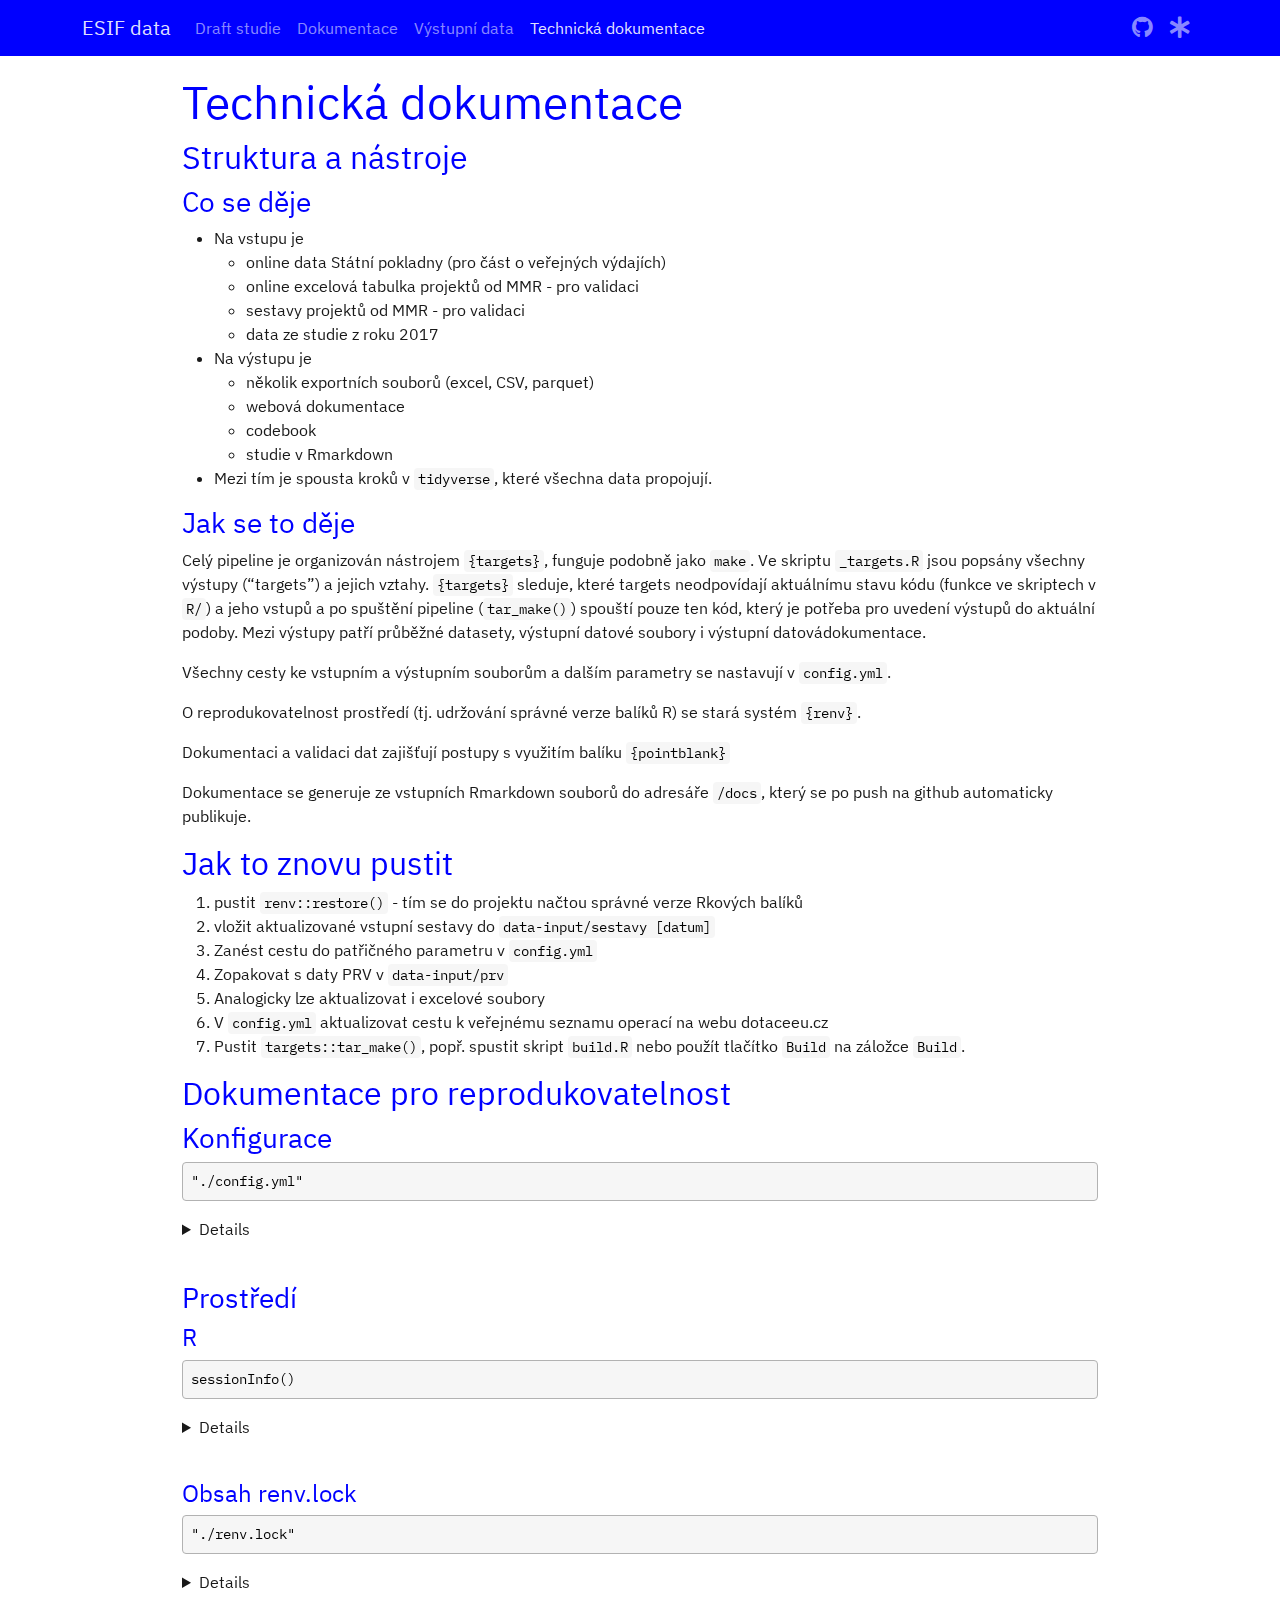
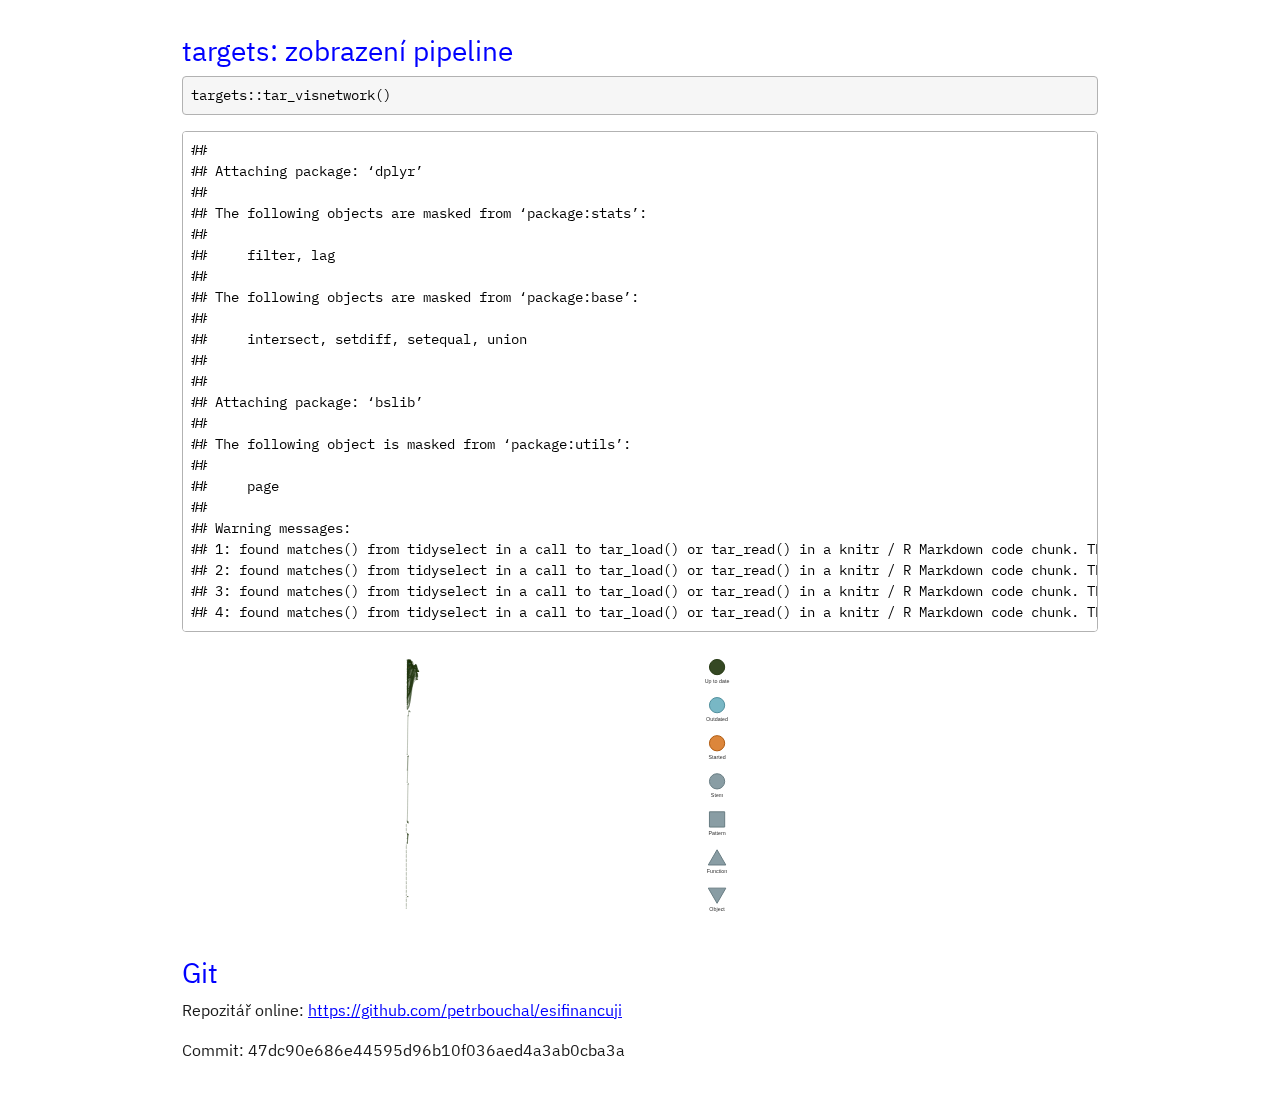
==== commit 5377d682: "render page with 2021 data" ====
--- a/docs/dev.html
+++ b/docs/dev.html
@@ -303,28 +303,47 @@
 <li>codebook</li>
 <li>studie v Rmarkdown</li>
 </ul></li>
-<li>Mezi tím je spousta kroků v <code>tidyverse</code>, které všechna data propojují.</li>
+<li>Mezi tím je spousta kroků v <code>tidyverse</code>, které všechna
+data propojují.</li>
 </ul>
 </div>
 <div id="jak-se-to-děje" class="section level3">
 <h3>Jak se to děje</h3>
-<p>Celý pipeline je organizován nástrojem <code>{targets}</code>, funguje podobně jako <code>make</code>. Ve skriptu <code>_targets.R</code> jsou popsány všechny výstupy (“targets”) a jejich vztahy. <code>{targets}</code> sleduje, které targets neodpovídají aktuálnímu stavu kódu (funkce ve skriptech v <code>R/</code>) a jeho vstupů a po spuštění pipeline (<code>tar_make()</code>) spouští pouze ten kód, který je potřeba pro uvedení výstupů do aktuální podoby. Mezi výstupy patří průběžné datasety, výstupní datové soubory i výstupní datovádokumentace.</p>
-<p>Všechny cesty ke vstupním a výstupním souborům a dalším parametry se nastavují v <code>config.yml</code>.</p>
-<p>O reprodukovatelnost prostředí (tj. udržování správné verze balíků R) se stará systém <code>{renv}</code>.</p>
-<p>Dokumentaci a validaci dat zajišťují postupy s využitím balíku <code>{pointblank}</code></p>
-<p>Dokumentace se generuje ze vstupních Rmarkdown souborů do adresáře <code>/docs</code>, který se po push na github automaticky publikuje.</p>
+<p>Celý pipeline je organizován nástrojem <code>{targets}</code>,
+funguje podobně jako <code>make</code>. Ve skriptu
+<code>_targets.R</code> jsou popsány všechny výstupy (“targets”) a
+jejich vztahy. <code>{targets}</code> sleduje, které targets
+neodpovídají aktuálnímu stavu kódu (funkce ve skriptech v
+<code>R/</code>) a jeho vstupů a po spuštění pipeline
+(<code>tar_make()</code>) spouští pouze ten kód, který je potřeba pro
+uvedení výstupů do aktuální podoby. Mezi výstupy patří průběžné
+datasety, výstupní datové soubory i výstupní datovádokumentace.</p>
+<p>Všechny cesty ke vstupním a výstupním souborům a dalším parametry se
+nastavují v <code>config.yml</code>.</p>
+<p>O reprodukovatelnost prostředí (tj. udržování správné verze balíků R)
+se stará systém <code>{renv}</code>.</p>
+<p>Dokumentaci a validaci dat zajišťují postupy s využitím balíku
+<code>{pointblank}</code></p>
+<p>Dokumentace se generuje ze vstupních Rmarkdown souborů do adresáře
+<code>/docs</code>, který se po push na github automaticky
+publikuje.</p>
 </div>
 </div>
 <div id="jak-to-znovu-pustit" class="section level2">
 <h2>Jak to znovu pustit</h2>
 <ol style="list-style-type: decimal">
-<li>pustit <code>renv::restore()</code> - tím se do projektu načtou správné verze Rkových balíků</li>
-<li>vložit aktualizované vstupní sestavy do <code>data-input/sestavy [datum]</code></li>
+<li>pustit <code>renv::restore()</code> - tím se do projektu načtou
+správné verze Rkových balíků</li>
+<li>vložit aktualizované vstupní sestavy do
+<code>data-input/sestavy [datum]</code></li>
 <li>Zanést cestu do patřičného parametru v <code>config.yml</code></li>
 <li>Zopakovat s daty PRV v <code>data-input/prv</code></li>
 <li>Analogicky lze aktualizovat i excelové soubory</li>
-<li>V <code>config.yml</code> aktualizovat cestu k veřejnému seznamu operací na webu dotaceeu.cz</li>
-<li>Pustit <code>targets::tar_make()</code>, popř. spustit skript <code>build.R</code> nebo použít tlačítko <code>Build</code> na záložce <code>Build</code>.</li>
+<li>V <code>config.yml</code> aktualizovat cestu k veřejnému seznamu
+operací na webu dotaceeu.cz</li>
+<li>Pustit <code>targets::tar_make()</code>, popř. spustit skript
+<code>build.R</code> nebo použít tlačítko <code>Build</code> na záložce
+<code>Build</code>.</li>
 </ol>
 </div>
 <div id="dokumentace-pro-reprodukovatelnost" class="section level2">
@@ -402,6 +421,7 @@
   export_cdbk: &quot;codebook.yaml&quot;
 
   repo_remote: &quot;https://github.com/petrbouchal/esifinancuji&quot;
+  docs_url: &quot;https://esifinancuji.petrbouchal.xyz&quot;
 
   # data from 2017 study
   first_report_xlsx: &quot;data-input/adic2017/vydaje_dataset.xlsx&quot;
@@ -417,12 +437,12 @@
 <details closed>
 <pre class="r"><code>
 R version 4.1.2 (2021-11-01)
-Platform: x86_64-apple-darwin17.0 (64-bit)
-Running under: macOS Big Sur 10.16
+Platform: aarch64-apple-darwin20 (64-bit)
+Running under: macOS Monterey 12.3
 
 Matrix products: default
-BLAS:   /Library/Frameworks/R.framework/Versions/4.1/Resources/lib/libRblas.0.dylib
-LAPACK: /Library/Frameworks/R.framework/Versions/4.1/Resources/lib/libRlapack.dylib
+BLAS:   /Library/Frameworks/R.framework/Versions/4.1-arm64/Resources/lib/libRblas.0.dylib
+LAPACK: /Library/Frameworks/R.framework/Versions/4.1-arm64/Resources/lib/libRlapack.dylib
 
 locale:
 [1] en_US.UTF-8/en_US.UTF-8/en_US.UTF-8/C/en_US.UTF-8/en_US.UTF-8
@@ -442,7 +462,7 @@
 [17] readr_2.0.2               writexl_1.4.0            
 [19] lubridate_1.7.10          czso_0.3.5               
 [21] ragg_1.1.0                tidyr_1.1.3              
-[23] arrow_5.0.0.20211012      purrrow_0.0.0.9000       
+[23] arrow_7.0.0               purrrow_0.0.0.9000       
 [25] config_0.3.1              httr_1.4.2               
 [27] curl_4.3                  janitor_2.0.1            
 [29] readxl_1.3.1              here_1.0.1               
@@ -456,23 +476,24 @@
  [5] fs_1.5.0          farver_2.1.0      listenv_0.8.0     ggrepel_0.9.1    
  [9] bit64_4.0.5       fansi_0.5.0       xml2_1.3.2        codetools_0.2-18 
 [13] extrafont_0.17    cachem_1.0.4      knitr_1.36        jsonlite_1.7.2   
-[17] Rttf2pt1_1.3.8    png_0.1-7         clipr_0.7.1       compiler_4.1.2   
-[21] assertthat_0.2.1  fastmap_1.1.0     cli_3.0.1         later_1.1.0.1    
-[25] hrbrthemes_0.8.0  htmltools_0.5.2   tools_4.1.2       igraph_1.2.6     
-[29] gtable_0.3.0      glue_1.4.2        Rcpp_1.0.6        cellranger_1.1.0 
-[33] jquerylib_0.1.4   vctrs_0.3.8       extrafontdb_1.0   blastula_0.3.2   
-[37] xfun_0.24         globals_0.14.0    ps_1.6.0          mime_0.10        
-[41] lifecycle_1.0.0   renv_0.14.0       ptrr_0.2.0.9000   scales_1.1.1     
-[45] hms_1.0.0         promises_1.2.0.1  parallel_4.1.2    yaml_2.2.1       
-[49] gdtools_0.2.3     sass_0.4.0        stringi_1.5.3     highr_0.8        
-[53] desc_1.4.0        rlang_0.4.11      pkgconfig_2.0.3   systemfonts_1.0.1
-[57] evaluate_0.14     labeling_0.4.2    htmlwidgets_1.5.3 bit_4.0.4        
-[61] processx_3.5.2    tidyselect_1.1.1  parallelly_1.23.0 bookdown_0.24    
-[65] R6_2.5.0          generics_0.1.0    DBI_1.1.0         pillar_1.6.2     
-[69] withr_2.4.2       tibble_3.1.3      crayon_1.4.2      utf8_1.2.2       
-[73] tzdb_0.1.2        rmarkdown_2.11    usethis_2.1.3     grid_4.1.2       
-[77] data.table_1.14.0 callr_3.7.0.9000  digest_0.6.27     xtable_1.8-4     
-[81] httpuv_1.5.5      textshaping_0.3.0 munsell_0.5.0    
+[17] broom_0.7.3       Rttf2pt1_1.3.8    png_0.1-7         clipr_0.7.1      
+[21] compiler_4.1.2    backports_1.2.1   assertthat_0.2.1  fastmap_1.1.0    
+[25] cli_3.0.1         later_1.1.0.1     hrbrthemes_0.8.0  htmltools_0.5.2  
+[29] tools_4.1.2       igraph_1.2.6      gtable_0.3.0      glue_1.4.2       
+[33] Rcpp_1.0.8        cellranger_1.1.0  jquerylib_0.1.4   vctrs_0.3.8      
+[37] extrafontdb_1.0   blastula_0.3.2    xfun_0.24         globals_0.14.0   
+[41] ps_1.6.0          mime_0.10         lifecycle_1.0.0   renv_0.14.0      
+[45] ptrr_0.2.0.9000   scales_1.1.1      hms_1.0.0         promises_1.2.0.1 
+[49] parallel_4.1.2    yaml_2.2.1        gdtools_0.2.3     sass_0.4.0       
+[53] stringi_1.5.3     highr_0.8         desc_1.4.0        checkmate_2.0.0  
+[57] commonmark_1.7    rlang_0.4.11      pkgconfig_2.0.3   systemfonts_1.0.4
+[61] evaluate_0.14     labeling_0.4.2    htmlwidgets_1.5.3 bit_4.0.4        
+[65] processx_3.5.2    tidyselect_1.1.1  parallelly_1.23.0 bookdown_0.24    
+[69] R6_2.5.0          generics_0.1.0    DBI_1.1.0         pillar_1.6.2     
+[73] withr_2.4.2       tibble_3.1.3      crayon_1.4.2      utf8_1.2.2       
+[77] tzdb_0.1.2        rmarkdown_2.11    usethis_2.1.5     grid_4.1.2       
+[81] data.table_1.14.0 callr_3.7.0.9000  digest_0.6.27     xtable_1.8-4     
+[85] httpuv_1.5.5      textshaping_0.3.6 munsell_0.5.0    
 </code></pre>
 </details>
 <p><br></p>
@@ -484,7 +505,7 @@
 <pre class="r"><code>
 {
   &quot;R&quot;: {
-    &quot;Version&quot;: &quot;4.1.0&quot;,
+    &quot;Version&quot;: &quot;4.1.2&quot;,
     &quot;Repositories&quot;: [
       {
         &quot;Name&quot;: &quot;CRAN&quot;,
@@ -516,10 +537,8 @@
     },
     &quot;Matrix&quot;: {
       &quot;Package&quot;: &quot;Matrix&quot;,
-      &quot;Version&quot;: &quot;1.2-18&quot;,
-      &quot;Source&quot;: &quot;Repository&quot;,
-      &quot;Repository&quot;: &quot;CRAN&quot;,
-      &quot;Hash&quot;: &quot;08588806cba69f04797dab50627428ed&quot;
+      &quot;Version&quot;: &quot;1.4-0&quot;,
+      &quot;Source&quot;: &quot;Repository&quot;
     },
     &quot;R6&quot;: {
       &quot;Package&quot;: &quot;R6&quot;,
@@ -558,10 +577,8 @@
     },
     &quot;arrow&quot;: {
       &quot;Package&quot;: &quot;arrow&quot;,
-      &quot;Version&quot;: &quot;5.0.0.2&quot;,
-      &quot;Source&quot;: &quot;Repository&quot;,
-      &quot;Repository&quot;: &quot;CRAN&quot;,
-      &quot;Hash&quot;: &quot;5e634f811bbca399a976807ed93ec80e&quot;
+      &quot;Version&quot;: &quot;7.0.0&quot;,
+      &quot;Source&quot;: &quot;Repository&quot;
     },
     &quot;askpass&quot;: {
       &quot;Package&quot;: &quot;askpass&quot;,
@@ -626,6 +643,13 @@
       &quot;Repository&quot;: &quot;CRAN&quot;,
       &quot;Hash&quot;: &quot;9addc7e2c5954eca5719928131fed98c&quot;
     },
+    &quot;bookdown&quot;: {
+      &quot;Package&quot;: &quot;bookdown&quot;,
+      &quot;Version&quot;: &quot;0.24&quot;,
+      &quot;Source&quot;: &quot;Repository&quot;,
+      &quot;Repository&quot;: &quot;CRAN&quot;,
+      &quot;Hash&quot;: &quot;3837766a1e1b527af25fa3e2d12a2800&quot;
+    },
     &quot;brew&quot;: {
       &quot;Package&quot;: &quot;brew&quot;,
       &quot;Version&quot;: &quot;1.0-6&quot;,
@@ -656,10 +680,15 @@
     },
     &quot;bslib&quot;: {
       &quot;Package&quot;: &quot;bslib&quot;,
-      &quot;Version&quot;: &quot;0.2.4&quot;,
-      &quot;Source&quot;: &quot;Repository&quot;,
-      &quot;Repository&quot;: &quot;CRAN&quot;,
-      &quot;Hash&quot;: &quot;4830a372b241d78ed6f53731ee3023ac&quot;
+      &quot;Version&quot;: &quot;0.3.1.9000&quot;,
+      &quot;Source&quot;: &quot;GitHub&quot;,
+      &quot;RemoteType&quot;: &quot;github&quot;,
+      &quot;RemoteHost&quot;: &quot;api.github.com&quot;,
+      &quot;RemoteRepo&quot;: &quot;bslib&quot;,
+      &quot;RemoteUsername&quot;: &quot;rstudio&quot;,
+      &quot;RemoteRef&quot;: &quot;HEAD&quot;,
+      &quot;RemoteSha&quot;: &quot;888fbe064491692deb56fd90dc23455052e31073&quot;,
+      &quot;Hash&quot;: &quot;4fb58ab3aa9aa1927807fa79817cee70&quot;
     },
     &quot;cachem&quot;: {
       &quot;Package&quot;: &quot;cachem&quot;,
@@ -738,10 +767,10 @@
     },
     &quot;cpp11&quot;: {
       &quot;Package&quot;: &quot;cpp11&quot;,
-      &quot;Version&quot;: &quot;0.2.6&quot;,
-      &quot;Source&quot;: &quot;Repository&quot;,
-      &quot;Repository&quot;: &quot;CRAN&quot;,
-      &quot;Hash&quot;: &quot;f08909ebdad90b19d8d3930da4220564&quot;
+      &quot;Version&quot;: &quot;0.4.0&quot;,
+      &quot;Source&quot;: &quot;Repository&quot;,
+      &quot;Repository&quot;: &quot;CRAN&quot;,
+      &quot;Hash&quot;: &quot;40ba3fd26c8f61d8d14d334bc7761df9&quot;
     },
     &quot;credentials&quot;: {
       &quot;Package&quot;: &quot;credentials&quot;,
@@ -759,10 +788,10 @@
     },
     &quot;czso&quot;: {
       &quot;Package&quot;: &quot;czso&quot;,
-      &quot;Version&quot;: &quot;0.3.4&quot;,
-      &quot;Source&quot;: &quot;Repository&quot;,
-      &quot;Repository&quot;: &quot;CRAN&quot;,
-      &quot;Hash&quot;: &quot;53fbcbc0d12b46c7ba668a351510852c&quot;
+      &quot;Version&quot;: &quot;0.3.5&quot;,
+      &quot;Source&quot;: &quot;Repository&quot;,
+      &quot;Repository&quot;: &quot;CRAN&quot;,
+      &quot;Hash&quot;: &quot;6fb94b3867e48c70c2ff124e4ed2ead2&quot;
     },
     &quot;data.table&quot;: {
       &quot;Package&quot;: &quot;data.table&quot;,
@@ -780,10 +809,10 @@
     },
     &quot;desc&quot;: {
       &quot;Package&quot;: &quot;desc&quot;,
-      &quot;Version&quot;: &quot;1.3.0&quot;,
-      &quot;Source&quot;: &quot;Repository&quot;,
-      &quot;Repository&quot;: &quot;CRAN&quot;,
-      &quot;Hash&quot;: &quot;b6963166f7f10b970af1006c462ce6cd&quot;
+      &quot;Version&quot;: &quot;1.4.0&quot;,
+      &quot;Source&quot;: &quot;Repository&quot;,
+      &quot;Repository&quot;: &quot;CRAN&quot;,
+      &quot;Hash&quot;: &quot;28763d08fadd0b733e3cee9dab4e12fe&quot;
     },
     &quot;details&quot;: {
       &quot;Package&quot;: &quot;details&quot;,
@@ -871,15 +900,10 @@
     },
     &quot;fontawesome&quot;: {
       &quot;Package&quot;: &quot;fontawesome&quot;,
-      &quot;Version&quot;: &quot;0.0.0.9000&quot;,
-      &quot;Source&quot;: &quot;GitHub&quot;,
-      &quot;RemoteType&quot;: &quot;github&quot;,
-      &quot;RemoteHost&quot;: &quot;api.github.com&quot;,
-      &quot;RemoteUsername&quot;: &quot;rstudio&quot;,
-      &quot;RemoteRepo&quot;: &quot;fontawesome&quot;,
-      &quot;RemoteRef&quot;: &quot;master&quot;,
-      &quot;RemoteSha&quot;: &quot;3a68542b93e59d497b70b6eb2636ca4eb0aca00f&quot;,
-      &quot;Hash&quot;: &quot;dffe2c1fdb8babe1dc7dfbd938d8bbf0&quot;
+      &quot;Version&quot;: &quot;0.2.2&quot;,
+      &quot;Source&quot;: &quot;Repository&quot;,
+      &quot;Repository&quot;: &quot;CRAN&quot;,
+      &quot;Hash&quot;: &quot;55624ed409e46c5f358b2c060be87f67&quot;
     },
     &quot;forcats&quot;: {
       &quot;Package&quot;: &quot;forcats&quot;,
@@ -925,10 +949,10 @@
     },
     &quot;gert&quot;: {
       &quot;Package&quot;: &quot;gert&quot;,
-      &quot;Version&quot;: &quot;1.2.0&quot;,
-      &quot;Source&quot;: &quot;Repository&quot;,
-      &quot;Repository&quot;: &quot;CRAN&quot;,
-      &quot;Hash&quot;: &quot;dcbfac00cf60125f43791a135ef68285&quot;
+      &quot;Version&quot;: &quot;1.5.0&quot;,
+      &quot;Source&quot;: &quot;Repository&quot;,
+      &quot;Repository&quot;: &quot;CRAN&quot;,
+      &quot;Hash&quot;: &quot;8fddce7cbd59467106266a6e93e253b4&quot;
     },
     &quot;getPass&quot;: {
       &quot;Package&quot;: &quot;getPass&quot;,
@@ -943,6 +967,13 @@
       &quot;Source&quot;: &quot;Repository&quot;,
       &quot;Repository&quot;: &quot;CRAN&quot;,
       &quot;Hash&quot;: &quot;3eb6477d01eb5bbdc03f7d5f70f2733e&quot;
+    },
+    &quot;ggrepel&quot;: {
+      &quot;Package&quot;: &quot;ggrepel&quot;,
+      &quot;Version&quot;: &quot;0.9.1&quot;,
+      &quot;Source&quot;: &quot;Repository&quot;,
+      &quot;Repository&quot;: &quot;CRAN&quot;,
+      &quot;Hash&quot;: &quot;08ab869f37e6a7741a64ab9069bcb67d&quot;
     },
     &quot;ggtext&quot;: {
       &quot;Package&quot;: &quot;ggtext&quot;,
@@ -958,10 +989,10 @@
     },
     &quot;gh&quot;: {
       &quot;Package&quot;: &quot;gh&quot;,
-      &quot;Version&quot;: &quot;1.2.0&quot;,
-      &quot;Source&quot;: &quot;Repository&quot;,
-      &quot;Repository&quot;: &quot;CRAN&quot;,
-      &quot;Hash&quot;: &quot;05129b4387282404780d2f8593636388&quot;
+      &quot;Version&quot;: &quot;1.3.0&quot;,
+      &quot;Source&quot;: &quot;Repository&quot;,
+      &quot;Repository&quot;: &quot;CRAN&quot;,
+      &quot;Hash&quot;: &quot;38c2580abbda249bd6afeec00d14f531&quot;
     },
     &quot;git2r&quot;: {
       &quot;Package&quot;: &quot;git2r&quot;,
@@ -1049,10 +1080,10 @@
     },
     &quot;htmltools&quot;: {
       &quot;Package&quot;: &quot;htmltools&quot;,
-      &quot;Version&quot;: &quot;0.5.1.1&quot;,
-      &quot;Source&quot;: &quot;Repository&quot;,
-      &quot;Repository&quot;: &quot;CRAN&quot;,
-      &quot;Hash&quot;: &quot;af2c2531e55df5cf230c4b5444fc973c&quot;
+      &quot;Version&quot;: &quot;0.5.2&quot;,
+      &quot;Source&quot;: &quot;Repository&quot;,
+      &quot;Repository&quot;: &quot;CRAN&quot;,
+      &quot;Hash&quot;: &quot;526c484233f42522278ab06fb185cb26&quot;
     },
     &quot;htmlwidgets&quot;: {
       &quot;Package&quot;: &quot;htmlwidgets&quot;,
@@ -1112,10 +1143,10 @@
     },
     &quot;jquerylib&quot;: {
       &quot;Package&quot;: &quot;jquerylib&quot;,
-      &quot;Version&quot;: &quot;0.1.3&quot;,
-      &quot;Source&quot;: &quot;Repository&quot;,
-      &quot;Repository&quot;: &quot;CRAN&quot;,
-      &quot;Hash&quot;: &quot;5ff50b36f7f0832f8421745af333e73c&quot;
+      &quot;Version&quot;: &quot;0.1.4&quot;,
+      &quot;Source&quot;: &quot;Repository&quot;,
+      &quot;Repository&quot;: &quot;CRAN&quot;,
+      &quot;Hash&quot;: &quot;5aab57a3bd297eee1c1d862735972182&quot;
     },
     &quot;jsonlite&quot;: {
       &quot;Package&quot;: &quot;jsonlite&quot;,
@@ -1199,13 +1230,6 @@
       &quot;Repository&quot;: &quot;CRAN&quot;,
       &quot;Hash&quot;: &quot;a0bc51650201a56d00a4798523cc91b3&quot;
     },
-    &quot;metathis&quot;: {
-      &quot;Package&quot;: &quot;metathis&quot;,
-      &quot;Version&quot;: &quot;1.0.3&quot;,
-      &quot;Source&quot;: &quot;Repository&quot;,
-      &quot;Repository&quot;: &quot;CRAN&quot;,
-      &quot;Hash&quot;: &quot;5056a889bccd51d78697799bc25ece39&quot;
-    },
     &quot;mgcv&quot;: {
       &quot;Package&quot;: &quot;mgcv&quot;,
       &quot;Version&quot;: &quot;1.8-33&quot;,
@@ -1269,6 +1293,13 @@
       &quot;Repository&quot;: &quot;CRAN&quot;,
       &quot;Hash&quot;: &quot;9ab1426429ad716b42088a0fd8e909ee&quot;
     },
+    &quot;patchwork&quot;: {
+      &quot;Package&quot;: &quot;patchwork&quot;,
+      &quot;Version&quot;: &quot;1.1.1&quot;,
+      &quot;Source&quot;: &quot;Repository&quot;,
+      &quot;Repository&quot;: &quot;CRAN&quot;,
+      &quot;Hash&quot;: &quot;c446b30cb33ec125ff02588b60660ccb&quot;
+    },
     &quot;pillar&quot;: {
       &quot;Package&quot;: &quot;pillar&quot;,
       &quot;Version&quot;: &quot;1.6.2&quot;,
@@ -1313,15 +1344,10 @@
     },
     &quot;pointblank&quot;: {
       &quot;Package&quot;: &quot;pointblank&quot;,
-      &quot;Version&quot;: &quot;0.8.0.9000&quot;,
-      &quot;Source&quot;: &quot;GitHub&quot;,
-      &quot;RemoteType&quot;: &quot;github&quot;,
-      &quot;RemoteHost&quot;: &quot;api.github.com&quot;,
-      &quot;RemoteUsername&quot;: &quot;rich-iannone&quot;,
-      &quot;RemoteRepo&quot;: &quot;pointblank&quot;,
-      &quot;RemoteRef&quot;: &quot;main&quot;,
-      &quot;RemoteSha&quot;: &quot;f4757063fca88bfdc0f3971ec401d2b6e2297dd7&quot;,
-      &quot;Hash&quot;: &quot;9de8808ddda1e7b9b1e2a2217a11511a&quot;
+      &quot;Version&quot;: &quot;0.9.0&quot;,
+      &quot;Source&quot;: &quot;Repository&quot;,
+      &quot;Repository&quot;: &quot;CRAN&quot;,
+      &quot;Hash&quot;: &quot;7486e4dea341651aaa8888bd9cbf4e1e&quot;
     },
     &quot;praise&quot;: {
       &quot;Package&quot;: &quot;praise&quot;,
@@ -1419,10 +1445,10 @@
     },
     &quot;readr&quot;: {
       &quot;Package&quot;: &quot;readr&quot;,
-      &quot;Version&quot;: &quot;1.4.0&quot;,
-      &quot;Source&quot;: &quot;Repository&quot;,
-      &quot;Repository&quot;: &quot;CRAN&quot;,
-      &quot;Hash&quot;: &quot;2639976851f71f330264a9c9c3d43a61&quot;
+      &quot;Version&quot;: &quot;2.0.2&quot;,
+      &quot;Source&quot;: &quot;Repository&quot;,
+      &quot;Repository&quot;: &quot;CRAN&quot;,
+      &quot;Hash&quot;: &quot;7cb2c3ecfbc2c6786221d2c0c1f6ed68&quot;
     },
     &quot;readxl&quot;: {
       &quot;Package&quot;: &quot;readxl&quot;,
@@ -1517,10 +1543,10 @@
     },
     &quot;sass&quot;: {
       &quot;Package&quot;: &quot;sass&quot;,
-      &quot;Version&quot;: &quot;0.3.1&quot;,
-      &quot;Source&quot;: &quot;Repository&quot;,
-      &quot;Repository&quot;: &quot;CRAN&quot;,
-      &quot;Hash&quot;: &quot;3ef1adfe46b7b144b970d74ce33ab0d6&quot;
+      &quot;Version&quot;: &quot;0.4.0&quot;,
+      &quot;Source&quot;: &quot;Repository&quot;,
+      &quot;Repository&quot;: &quot;CRAN&quot;,
+      &quot;Hash&quot;: &quot;50cf822feb64bb3977bda0b7091be623&quot;
     },
     &quot;scales&quot;: {
       &quot;Package&quot;: &quot;scales&quot;,
@@ -1545,10 +1571,10 @@
     },
     &quot;shiny&quot;: {
       &quot;Package&quot;: &quot;shiny&quot;,
-      &quot;Version&quot;: &quot;1.6.0&quot;,
-      &quot;Source&quot;: &quot;Repository&quot;,
-      &quot;Repository&quot;: &quot;CRAN&quot;,
-      &quot;Hash&quot;: &quot;6e3b6ae7fe02b5859e4bb277f218b8ae&quot;
+      &quot;Version&quot;: &quot;1.7.1&quot;,
+      &quot;Source&quot;: &quot;Repository&quot;,
+      &quot;Repository&quot;: &quot;CRAN&quot;,
+      &quot;Hash&quot;: &quot;00344c227c7bd0ab5d78052c5d736c44&quot;
     },
     &quot;shinyWidgets&quot;: {
       &quot;Package&quot;: &quot;shinyWidgets&quot;,
@@ -1611,26 +1637,17 @@
       &quot;Repository&quot;: &quot;CRAN&quot;,
       &quot;Hash&quot;: &quot;b227d13e29222b4574486cfcbde077fa&quot;
     },
-    &quot;sysfonts&quot;: {
-      &quot;Package&quot;: &quot;sysfonts&quot;,
-      &quot;Version&quot;: &quot;0.8.3&quot;,
-      &quot;Source&quot;: &quot;Repository&quot;,
-      &quot;Repository&quot;: &quot;CRAN&quot;,
-      &quot;Hash&quot;: &quot;6a750650ae5e5ba11b45cb5012bd6167&quot;
-    },
     &quot;systemfonts&quot;: {
       &quot;Package&quot;: &quot;systemfonts&quot;,
-      &quot;Version&quot;: &quot;1.0.1&quot;,
-      &quot;Source&quot;: &quot;Repository&quot;,
-      &quot;Repository&quot;: &quot;CRAN&quot;,
-      &quot;Hash&quot;: &quot;6e899d7c097698d50ec87b1d8e65f246&quot;
+      &quot;Version&quot;: &quot;1.0.4&quot;,
+      &quot;Source&quot;: &quot;Repository&quot;
     },
     &quot;tarchetypes&quot;: {
       &quot;Package&quot;: &quot;tarchetypes&quot;,
-      &quot;Version&quot;: &quot;0.2.0&quot;,
-      &quot;Source&quot;: &quot;Repository&quot;,
-      &quot;Repository&quot;: &quot;CRAN&quot;,
-      &quot;Hash&quot;: &quot;a5270db1c2b225697a08c5612b44facb&quot;
+      &quot;Version&quot;: &quot;0.4.1&quot;,
+      &quot;Source&quot;: &quot;Repository&quot;,
+      &quot;Repository&quot;: &quot;CRAN&quot;,
+      &quot;Hash&quot;: &quot;24c9eb58a70cef665befbcc9891572de&quot;
     },
     &quot;targets&quot;: {
       &quot;Package&quot;: &quot;targets&quot;,
@@ -1653,10 +1670,8 @@
     },
     &quot;textshaping&quot;: {
       &quot;Package&quot;: &quot;textshaping&quot;,
-      &quot;Version&quot;: &quot;0.3.0&quot;,
-      &quot;Source&quot;: &quot;Repository&quot;,
-      &quot;Repository&quot;: &quot;CRAN&quot;,
-      &quot;Hash&quot;: &quot;08517f55a30f309465c722ebd83f7e10&quot;
+      &quot;Version&quot;: &quot;0.3.6&quot;,
+      &quot;Source&quot;: &quot;Repository&quot;
     },
     &quot;tibble&quot;: {
       &quot;Package&quot;: &quot;tibble&quot;,
@@ -1665,13 +1680,6 @@
       &quot;Repository&quot;: &quot;CRAN&quot;,
       &quot;Hash&quot;: &quot;038455513fde65e79c25e724e0c84ca2&quot;
     },
-    &quot;tictoc&quot;: {
-      &quot;Package&quot;: &quot;tictoc&quot;,
-      &quot;Version&quot;: &quot;1.0.1&quot;,
-      &quot;Source&quot;: &quot;Repository&quot;,
-      &quot;Repository&quot;: &quot;CRAN&quot;,
-      &quot;Hash&quot;: &quot;5acb66b0266ad1f0ebf7ffe1aa36ff4c&quot;
-    },
     &quot;tidyr&quot;: {
       &quot;Package&quot;: &quot;tidyr&quot;,
       &quot;Version&quot;: &quot;1.1.3&quot;,
@@ -1700,6 +1708,13 @@
       &quot;Repository&quot;: &quot;CRAN&quot;,
       &quot;Hash&quot;: &quot;db9a6f2cf147751322d22c9f6647c7bd&quot;
     },
+    &quot;tzdb&quot;: {
+      &quot;Package&quot;: &quot;tzdb&quot;,
+      &quot;Version&quot;: &quot;0.1.2&quot;,
+      &quot;Source&quot;: &quot;Repository&quot;,
+      &quot;Repository&quot;: &quot;CRAN&quot;,
+      &quot;Hash&quot;: &quot;fb2b801053decce71295bb8cb04d438b&quot;
+    },
     &quot;utf8&quot;: {
       &quot;Package&quot;: &quot;utf8&quot;,
       &quot;Version&quot;: &quot;1.2.2&quot;,
@@ -1734,6 +1749,13 @@
       &quot;Source&quot;: &quot;Repository&quot;,
       &quot;Repository&quot;: &quot;CRAN&quot;,
       &quot;Hash&quot;: &quot;12545f2acf49d1d346d075580122d89c&quot;
+    },
+    &quot;vroom&quot;: {
+      &quot;Package&quot;: &quot;vroom&quot;,
+      &quot;Version&quot;: &quot;1.5.5&quot;,
+      &quot;Source&quot;: &quot;Repository&quot;,
+      &quot;Repository&quot;: &quot;CRAN&quot;,
+      &quot;Hash&quot;: &quot;9c3b3a3f947c7936cea7485349247e5b&quot;
     },
     &quot;waiter&quot;: {
       &quot;Package&quot;: &quot;waiter&quot;,
@@ -1829,10 +1851,10 @@
 <div id="targets-zobrazení-pipeline" class="section level3">
 <h3>targets: zobrazení pipeline</h3>
 <pre class="r"><code>targets::tar_visnetwork()</code></pre>
-<pre><code>## [31m
+<pre><code>## 
 ## Attaching package: ‘dplyr’
 ## 
-## [39m[31mThe following objects are masked from ‘package:stats’:
+## The following objects are masked from ‘package:stats’:
 ## 
 ##     filter, lag
 ## 
@@ -1840,26 +1862,27 @@
 ## 
 ##     intersect, setdiff, setequal, union
 ## 
-## [39m[31m
+## 
 ## Attaching package: ‘bslib’
 ## 
-## [39m[31mThe following object is masked from ‘package:utils’:
+## The following object is masked from ‘package:utils’:
 ## 
 ##     page
 ## 
-## [39m[31mWarning messages:
+## Warning messages:
 ## 1: found matches() from tidyselect in a call to tar_load() or tar_read() in a knitr / R Markdown code chunk. These dependencies cannot be detected statically, so they will be ignored. 
 ## 2: found matches() from tidyselect in a call to tar_load() or tar_read() in a knitr / R Markdown code chunk. These dependencies cannot be detected statically, so they will be ignored. 
 ## 3: found matches() from tidyselect in a call to tar_load() or tar_read() in a knitr / R Markdown code chunk. These dependencies cannot be detected statically, so they will be ignored. 
-## 4: found matches() from tidyselect in a call to tar_load() or tar_read() in a knitr / R Markdown code chunk. These dependencies cannot be detected statically, so they will be ignored. 
-## [39m</code></pre>
+## 4: found matches() from tidyselect in a call to tar_load() or tar_read() in a knitr / R Markdown code chunk. These dependencies cannot be detected statically, so they will be ignored.</code></pre>
 <div id="htmlwidget-29f33bc0837365441b27" style="width:576px;height:288px;" class="visNetwork html-widget"></div>
-<script type="application/json" data-for="htmlwidget-29f33bc0837365441b27">{"x":{"nodes":{"name":["cb_codebook","cb_codebook_yaml","cb_esif_marked","cb_semisum_long","cb_semisum_long_parquet","cb_sum_hlousek_long","cb_sum_hlousek_wide","cb_sum_long","cb_sum_long_csv","cb_sum_long_parquet","cb_sum_long_xlsx","cb_sum_wide","cb_totals","cb_totals_hl","cb_totals_hl_p","cb_totals_p","cb_trida","cb_trida_hl","cb_trida_hl_p","cb_trida_oddil","cb_trida_oddil_p","cb_trida_p","cb_trida_pododdil","cb_trida_pododdil_p","cb_trida_skupina","cb_trida_skupina_p","cis_kraj","codelists","compiled_op_sum","config_yml","d_file","d_file_l","d_file_o","d_file_sf","d_id","d_id_l","d_id_o","d_id_sf","d_months","d_months_l","d_months_o","d_url","d_url_l","d_url_o","d_url_sf","d_years","d_years_l","d_years_l_ptrn","d_years_o","d_years_o_ptrn","d_years_ptrn","dt17_long","dt17_wide","ef_pub","ef_pubxls","ef_pubxls_url","efs_prv","efs_prv_annual","efs_zop","efs_zop_annual","first_report_xlsx","nastroje_zdroje","pop_obce","readme_md","s_analyza_docx","s_analyza_rmd","s_dev_html","s_dev_rmd","s_doc_html","s_doc_rmd","s_index_html","s_output_html","s_output_rmd","s_pokladna_html","s_pokladna_rmd","s_pokladnachecks_html","s_pokladnachecks_rmd","s_readme_html","s_readme_rmd","siteconf","sitefiles","sp_central_new_arrdir","sp_central_new_ops","sp_central_old_arrdir","sp_cl","sp_cl_paths","sp_cl_urls","sp_clp","sp_local_arrdir","sp_local_grants_arrdir","sp_sf_arrdir","table_file","table_file_l","table_file_lg","table_file_o","table_file_sf","zuj_obec","marrow","t_html","load_efs_zop","check_online","c_hier_excel_path","t_sestavy","sp_base_url","sp_codelists","c_sest_xlsx_obl","t_sp_data_local_grants","c_sp_months_sf","t_vydaje_export","summarise_geo_by_kraj","sp_datasets_i","usr","yr_brks","c_sest_xlsx_zop","c_sp_nastroj_ids_0713_prv","bn","sp_load_codelist","make_cb_totals_perc","sp_datasets","export_table","t_public_list","sp_tables_i",".__global__","c_sp_nastroj_ids_1420_ops","clrs","theme_studie","get_stats_pop_obce","c_sp_nastroj_ids_1420_prv","t_vydaje_analysis","c_sp_sf_arrowdir","c_sp_months_central_old","c_sest_dir","t_sp_data_local","get_table","t_2017","c_repo_remote","t_geometa","make_labeller","palette_studie","yr_lbls","sp_tables","c_sest_xlsx_fin","c_mc_xlsx_h","c_sp_years_local","switch_minus","codelist_to_parquet","make_zop_timing_plot","op_labels","c_sest_xlsx_prj","c_sp_local_grants_arrowdir","mn","c_export_dir","codelist_names","c_export_cdbk","make_esif_sum_wide","c_export_sum_pq","c_export_sum_xlsx",".__NAMESPACE__.","c_czso_pop_table_id",".packageName","yr_lbls_m","nm","c_prv_data_path","extract_cl","openlinks","make_cb_totals","nastroj_op","c_export_detail_pq","t_vydaje_core","t_sp_data_central_new","label_lesslong","marrow2_dir","budget_arrow_months",".__S3MethodsTable__.","c_sp_nastroj_ids_0713_ops","c_mc_xlsx_q","c_sp_months_local","c_sp_years_central_old","c_sp_central_arrowdir_new","pc","t_sp_codelists","get_sp_budgetresp","c_mc_xlsx_prv","release_questions","summarise_zop","yr_lbls_old","tar_render_sitedoc","c_hier_excel_sheet","obdobi_to_short","get_nm","yr_brks_old","get_sp_monitoring","cnf","t_config","load_prv","c_sp_local_arrowdir","t_sp_statefunds","c_sp_months_central_new","t_sp_data_central_old","semisummarise_esif_marked","filter_hlousek","listize","collect_filtered_arrow_ds","t_op_compile","make_export_codebook","c_ef_pubxls_url","c_first_report_xlsx","c_ef_obce_arrowdir","get_zuj_obec","c_sp_years_central_new","summarise_prv","c_export_sum_csv","c_sp_central_arrowdir_old","summarise_esif_marked","marrow_dir","marrow_files","marrow_ds","sp_get_codelist_url","sp_get_codelist_viewer","sp_get_dataset_url","sp_get_dataset_doc","sp_load_codelist_named","sp_get_table_file","plot_esif","sp_load_table","add_op_labels","make_nastroje_zdroje","sp_get_monitoring","sp_get_codelist_file","sp_get_dataset","get_dataset_doc","summarise_by_op","read_pubxls","build_efs_timing","sp_get_codelist","get_dataset","sp_get_table","sp_add_codelist","get_codelist","load_budget_local_grants","load_and_prep_budget","budget_new_ops","make_cb_esif_marked","add_codelist","load_budget_yearsum_local","load_budget_yearsum_central_old","load_budget_yearsum_sf","load_budget_yearsum_central_new"],"type":["stem","stem","stem","stem","stem","stem","stem","stem","stem","stem","stem","stem","stem","stem","stem","stem","stem","stem","stem","stem","stem","stem","stem","stem","stem","stem","stem","stem","stem","stem","pattern","pattern","pattern","pattern","stem","stem","stem","stem","stem","stem","stem","pattern","pattern","pattern","pattern","stem","stem","pattern","stem","pattern","pattern","stem","stem","stem","stem","stem","stem","stem","stem","stem","stem","stem","stem","stem","stem","stem","stem","stem","stem","stem","stem","stem","stem","stem","stem","stem","stem","stem","stem","stem","stem","stem","stem","stem","pattern","pattern","pattern","pattern","stem","stem","stem","pattern","pattern","pattern","pattern","pattern","stem","function","object","function","function","object","object","object","object","object","object","object","object","function","object","object","object","object","object","function","function","function","object","function","object","object","object","object","object","function","function","object","object","object","object","object","object","function","object","object","object","function","object","object","object","object","object","object","function","function","function","object","object","object","function","object","object","object","function","object","object","object","object","object","object","function","object","function","function","function","object","object","object","object","function","function","function","object","object","object","object","object","object","function","object","function","object","function","function","object","function","object","function","function","object","function","object","object","function","object","object","object","object","function","function","function","function","object","function","object","object","object","function","object","function","object","object","function","function","function","function","function","function","function","function","function","function","function","function","function","function","function","function","function","function","function","function","function","function","function","function","function","function","function","function","function","function","function","function","function","function","function"],"status":["uptodate","uptodate","uptodate","uptodate","uptodate","uptodate","uptodate","uptodate","uptodate","uptodate","uptodate","uptodate","uptodate","uptodate","uptodate","uptodate","uptodate","uptodate","uptodate","uptodate","uptodate","uptodate","uptodate","uptodate","uptodate","uptodate","uptodate","uptodate","uptodate","uptodate","uptodate","uptodate","uptodate","uptodate","uptodate","uptodate","uptodate","uptodate","uptodate","uptodate","uptodate","uptodate","uptodate","uptodate","uptodate","uptodate","uptodate","uptodate","uptodate","uptodate","uptodate","uptodate","uptodate","uptodate","uptodate","uptodate","uptodate","uptodate","uptodate","uptodate","uptodate","uptodate","uptodate","uptodate","uptodate","uptodate","started","uptodate","uptodate","uptodate","uptodate","uptodate","uptodate","uptodate","uptodate","uptodate","uptodate","uptodate","uptodate","uptodate","uptodate","uptodate","uptodate","uptodate","uptodate","uptodate","uptodate","uptodate","uptodate","uptodate","uptodate","uptodate","uptodate","uptodate","uptodate","uptodate","uptodate","uptodate","uptodate","uptodate","uptodate","uptodate","uptodate","uptodate","uptodate","uptodate","uptodate","uptodate","uptodate","uptodate","uptodate","uptodate","uptodate","uptodate","uptodate","uptodate","uptodate","uptodate","uptodate","uptodate","uptodate","uptodate","uptodate","uptodate","uptodate","uptodate","uptodate","uptodate","uptodate","uptodate","uptodate","uptodate","uptodate","uptodate","uptodate","uptodate","uptodate","uptodate","uptodate","uptodate","uptodate","uptodate","uptodate","uptodate","uptodate","uptodate","uptodate","uptodate","uptodate","uptodate","uptodate","uptodate","uptodate","uptodate","uptodate","uptodate","uptodate","uptodate","uptodate","uptodate","uptodate","uptodate","uptodate","uptodate","uptodate","uptodate","uptodate","uptodate","uptodate","uptodate","uptodate","uptodate","uptodate","uptodate","uptodate","uptodate","uptodate","uptodate","uptodate","uptodate","uptodate","uptodate","uptodate","uptodate","uptodate","uptodate","uptodate","uptodate","uptodate","uptodate","uptodate","uptodate","uptodate","uptodate","uptodate","uptodate","uptodate","uptodate","uptodate","uptodate","uptodate","uptodate","uptodate","uptodate","uptodate","uptodate","uptodate","uptodate","uptodate","uptodate","uptodate","uptodate","uptodate","uptodate","uptodate","uptodate","uptodate","uptodate","uptodate","uptodate","uptodate","uptodate","uptodate","uptodate","uptodate","uptodate","uptodate","uptodate","uptodate","uptodate","uptodate","uptodate","uptodate","uptodate","uptodate","uptodate","uptodate","uptodate","uptodate","uptodate","uptodate","uptodate","uptodate","uptodate","uptodate","uptodate","uptodate","uptodate"],"seconds":[0.238,0.02,5.082,0.37,0.263,9.008,0.046,7.586,0.226,0.035,0.211,0.088,0.028,0.032,0.039,0.022,0.031,0.016,0.048,0.043,0.035,0.018,0.05,0.046,0.037,0.018,1.752,1.185,0.191,0.002,0,0.035,0.068,1.864,0,1.236,0.003,2.622,0.001,0.002,0.001,0.344,0.569,0.281,0.634,0.005,0.001,0,0.004,0,0,1.67,2.559,9.352,19.573,1.546,0.956,0.194,4.544,121.347,1.712,0.014,8.649,0.316,39.269,1.312,13.43,1.276,3.448,0.002,0.006,5.268,1.221,54.673,1.071,8.205,1.669,2.53,1.08,0.001,1.396,908.707,2.273,299.206,0.386,4.635,0.732,0.088,732.994,6.723,11.054,0,0.025,1.311,0.015,0.048,4.594,null,null,null,null,null,null,null,null,null,null,null,null,null,null,null,null,null,null,null,null,null,null,null,null,null,null,null,null,null,null,null,null,null,null,null,null,null,null,null,null,null,null,null,null,null,null,null,null,null,null,null,null,null,null,null,null,null,null,null,null,null,null,null,null,null,null,null,null,null,null,null,null,null,null,null,null,null,null,null,null,null,null,null,null,null,null,null,null,null,null,null,null,null,null,null,null,null,null,null,null,null,null,null,null,null,null,null,null,null,null,null,null,null,null,null,null,null,null,null,null,null,null,null,null,null,null,null,null,null,null,null,null,null,null,null,null,null,null,null,null,null,null,null,null,null,null,null,null,null,null,null],"bytes":[738737,2909,2796588,736962,635409,52688,70622,63364,1494381,73443,292029,85926,478,478,263,262,678,674,368,8097,2990,367,31985,7538,2363,1139,837,145,3085,2530,0,180730223,2592095,107135,57,55,55,56,48,48,48,0,0,0,0,102,102,0,102,0,0,138971,176403,13596201,70269952,0,670136,213911,2840699,1747156,1032584,254,40217,2280,2934857,38496,115235,2762,12145,1633,19629,37907,2287,27485,16463,40848,3147,10022,2809,1928,160,256,1892534,224,4380,150397417,0,8287,416,416,256,0,1171385894,27343687,10321052,383273,38162,null,null,null,null,null,null,null,null,null,null,null,null,null,null,null,null,null,null,null,null,null,null,null,null,null,null,null,null,null,null,null,null,null,null,null,null,null,null,null,null,null,null,null,null,null,null,null,null,null,null,null,null,null,null,null,null,null,null,null,null,null,null,null,null,null,null,null,null,null,null,null,null,null,null,null,null,null,null,null,null,null,null,null,null,null,null,null,null,null,null,null,null,null,null,null,null,null,null,null,null,null,null,null,null,null,null,null,null,null,null,null,null,null,null,null,null,null,null,null,null,null,null,null,null,null,null,null,null,null,null,null,null,null,null,null,null,null,null,null,null,null,null,null,null,null,null,null,null,null,null,null],"branches":[null,null,null,null,null,null,null,null,null,null,null,null,null,null,null,null,null,null,null,null,null,null,null,null,null,null,null,null,null,null,6,11,5,6,null,null,null,null,null,null,null,6,11,5,6,null,null,11,null,5,6,null,null,null,null,null,null,null,null,null,null,null,null,null,null,null,null,null,null,null,null,null,null,null,null,null,null,null,null,null,null,null,null,null,12,12,12,12,null,null,null,6,11,11,5,6,null,null,null,null,null,null,null,null,null,null,null,null,null,null,null,null,null,null,null,null,null,null,null,null,null,null,null,null,null,null,null,null,null,null,null,null,null,null,null,null,null,null,null,null,null,null,null,null,null,null,null,null,null,null,null,null,null,null,null,null,null,null,null,null,null,null,null,null,null,null,null,null,null,null,null,null,null,null,null,null,null,null,null,null,null,null,null,null,null,null,null,null,null,null,null,null,null,null,null,null,null,null,null,null,null,null,null,null,null,null,null,null,null,null,null,null,null,null,null,null,null,null,null,null,null,null,null,null,null,null,null,null,null,null,null,null,null,null,null,null,null,null,null,null,null,null,null,null,null,null,null,null],"id":["cb_codebook","cb_codebook_yaml","cb_esif_marked","cb_semisum_long","cb_semisum_long_parquet","cb_sum_hlousek_long","cb_sum_hlousek_wide","cb_sum_long","cb_sum_long_csv","cb_sum_long_parquet","cb_sum_long_xlsx","cb_sum_wide","cb_totals","cb_totals_hl","cb_totals_hl_p","cb_totals_p","cb_trida","cb_trida_hl","cb_trida_hl_p","cb_trida_oddil","cb_trida_oddil_p","cb_trida_p","cb_trida_pododdil","cb_trida_pododdil_p","cb_trida_skupina","cb_trida_skupina_p","cis_kraj","codelists","compiled_op_sum","config_yml","d_file","d_file_l","d_file_o","d_file_sf","d_id","d_id_l","d_id_o","d_id_sf","d_months","d_months_l","d_months_o","d_url","d_url_l","d_url_o","d_url_sf","d_years","d_years_l","d_years_l_ptrn","d_years_o","d_years_o_ptrn","d_years_ptrn","dt17_long","dt17_wide","ef_pub","ef_pubxls","ef_pubxls_url","efs_prv","efs_prv_annual","efs_zop","efs_zop_annual","first_report_xlsx","nastroje_zdroje","pop_obce","readme_md","s_analyza_docx","s_analyza_rmd","s_dev_html","s_dev_rmd","s_doc_html","s_doc_rmd","s_index_html","s_output_html","s_output_rmd","s_pokladna_html","s_pokladna_rmd","s_pokladnachecks_html","s_pokladnachecks_rmd","s_readme_html","s_readme_rmd","siteconf","sitefiles","sp_central_new_arrdir","sp_central_new_ops","sp_central_old_arrdir","sp_cl","sp_cl_paths","sp_cl_urls","sp_clp","sp_local_arrdir","sp_local_grants_arrdir","sp_sf_arrdir","table_file","table_file_l","table_file_lg","table_file_o","table_file_sf","zuj_obec","marrow","t_html","load_efs_zop","check_online","c_hier_excel_path","t_sestavy","sp_base_url","sp_codelists","c_sest_xlsx_obl","t_sp_data_local_grants","c_sp_months_sf","t_vydaje_export","summarise_geo_by_kraj","sp_datasets_i","usr","yr_brks","c_sest_xlsx_zop","c_sp_nastroj_ids_0713_prv","bn","sp_load_codelist","make_cb_totals_perc","sp_datasets","export_table","t_public_list","sp_tables_i",".__global__","c_sp_nastroj_ids_1420_ops","clrs","theme_studie","get_stats_pop_obce","c_sp_nastroj_ids_1420_prv","t_vydaje_analysis","c_sp_sf_arrowdir","c_sp_months_central_old","c_sest_dir","t_sp_data_local","get_table","t_2017","c_repo_remote","t_geometa","make_labeller","palette_studie","yr_lbls","sp_tables","c_sest_xlsx_fin","c_mc_xlsx_h","c_sp_years_local","switch_minus","codelist_to_parquet","make_zop_timing_plot","op_labels","c_sest_xlsx_prj","c_sp_local_grants_arrowdir","mn","c_export_dir","codelist_names","c_export_cdbk","make_esif_sum_wide","c_export_sum_pq","c_export_sum_xlsx",".__NAMESPACE__.","c_czso_pop_table_id",".packageName","yr_lbls_m","nm","c_prv_data_path","extract_cl","openlinks","make_cb_totals","nastroj_op","c_export_detail_pq","t_vydaje_core","t_sp_data_central_new","label_lesslong","marrow2_dir","budget_arrow_months",".__S3MethodsTable__.","c_sp_nastroj_ids_0713_ops","c_mc_xlsx_q","c_sp_months_local","c_sp_years_central_old","c_sp_central_arrowdir_new","pc","t_sp_codelists","get_sp_budgetresp","c_mc_xlsx_prv","release_questions","summarise_zop","yr_lbls_old","tar_render_sitedoc","c_hier_excel_sheet","obdobi_to_short","get_nm","yr_brks_old","get_sp_monitoring","cnf","t_config","load_prv","c_sp_local_arrowdir","t_sp_statefunds","c_sp_months_central_new","t_sp_data_central_old","semisummarise_esif_marked","filter_hlousek","listize","collect_filtered_arrow_ds","t_op_compile","make_export_codebook","c_ef_pubxls_url","c_first_report_xlsx","c_ef_obce_arrowdir","get_zuj_obec","c_sp_years_central_new","summarise_prv","c_export_sum_csv","c_sp_central_arrowdir_old","summarise_esif_marked","marrow_dir","marrow_files","marrow_ds","sp_get_codelist_url","sp_get_codelist_viewer","sp_get_dataset_url","sp_get_dataset_doc","sp_load_codelist_named","sp_get_table_file","plot_esif","sp_load_table","add_op_labels","make_nastroje_zdroje","sp_get_monitoring","sp_get_codelist_file","sp_get_dataset","get_dataset_doc","summarise_by_op","read_pubxls","build_efs_timing","sp_get_codelist","get_dataset","sp_get_table","sp_add_codelist","get_codelist","load_budget_local_grants","load_and_prep_budget","budget_new_ops","make_cb_esif_marked","add_codelist","load_budget_yearsum_local","load_budget_yearsum_central_old","load_budget_yearsum_sf","load_budget_yearsum_central_new"],"label":["cb_codebook","cb_codebook_yaml","cb_esif_marked","cb_semisum_long","cb_semisum_long_parquet","cb_sum_hlousek_long","cb_sum_hlousek_wide","cb_sum_long","cb_sum_long_csv","cb_sum_long_parquet","cb_sum_long_xlsx","cb_sum_wide","cb_totals","cb_totals_hl","cb_totals_hl_p","cb_totals_p","cb_trida","cb_trida_hl","cb_trida_hl_p","cb_trida_oddil","cb_trida_oddil_p","cb_trida_p","cb_trida_pododdil","cb_trida_pododdil_p","cb_trida_skupina","cb_trida_skupina_p","cis_kraj","codelists","compiled_op_sum","config_yml","d_file","d_file_l","d_file_o","d_file_sf","d_id","d_id_l","d_id_o","d_id_sf","d_months","d_months_l","d_months_o","d_url","d_url_l","d_url_o","d_url_sf","d_years","d_years_l","d_years_l_ptrn","d_years_o","d_years_o_ptrn","d_years_ptrn","dt17_long","dt17_wide","ef_pub","ef_pubxls","ef_pubxls_url","efs_prv","efs_prv_annual","efs_zop","efs_zop_annual","first_report_xlsx","nastroje_zdroje","pop_obce","readme_md","s_analyza_docx","s_analyza_rmd","s_dev_html","s_dev_rmd","s_doc_html","s_doc_rmd","s_index_html","s_output_html","s_output_rmd","s_pokladna_html","s_pokladna_rmd","s_pokladnachecks_html","s_pokladnachecks_rmd","s_readme_html","s_readme_rmd","siteconf","sitefiles","sp_central_new_arrdir","sp_central_new_ops","sp_central_old_arrdir","sp_cl","sp_cl_paths","sp_cl_urls","sp_clp","sp_local_arrdir","sp_local_grants_arrdir","sp_sf_arrdir","table_file","table_file_l","table_file_lg","table_file_o","table_file_sf","zuj_obec","marrow","t_html","load_efs_zop","check_online","c_hier_excel_path","t_sestavy","sp_base_url","sp_codelists","c_sest_xlsx_obl","t_sp_data_local_grants","c_sp_months_sf","t_vydaje_export","summarise_geo_by_kraj","sp_datasets_i","usr","yr_brks","c_sest_xlsx_zop","c_sp_nastroj_ids_0713_prv","bn","sp_load_codelist","make_cb_totals_perc","sp_datasets","export_table","t_public_list","sp_tables_i",".__global__","c_sp_nastroj_ids_1420_ops","clrs","theme_studie","get_stats_pop_obce","c_sp_nastroj_ids_1420_prv","t_vydaje_analysis","c_sp_sf_arrowdir","c_sp_months_central_old","c_sest_dir","t_sp_data_local","get_table","t_2017","c_repo_remote","t_geometa","make_labeller","palette_studie","yr_lbls","sp_tables","c_sest_xlsx_fin","c_mc_xlsx_h","c_sp_years_local","switch_minus","codelist_to_parquet","make_zop_timing_plot","op_labels","c_sest_xlsx_prj","c_sp_local_grants_arrowdir","mn","c_export_dir","codelist_names","c_export_cdbk","make_esif_sum_wide","c_export_sum_pq","c_export_sum_xlsx",".__NAMESPACE__.","c_czso_pop_table_id",".packageName","yr_lbls_m","nm","c_prv_data_path","extract_cl","openlinks","make_cb_totals","nastroj_op","c_export_detail_pq","t_vydaje_core","t_sp_data_central_new","label_lesslong","marrow2_dir","budget_arrow_months",".__S3MethodsTable__.","c_sp_nastroj_ids_0713_ops","c_mc_xlsx_q","c_sp_months_local","c_sp_years_central_old","c_sp_central_arrowdir_new","pc","t_sp_codelists","get_sp_budgetresp","c_mc_xlsx_prv","release_questions","summarise_zop","yr_lbls_old","tar_render_sitedoc","c_hier_excel_sheet","obdobi_to_short","get_nm","yr_brks_old","get_sp_monitoring","cnf","t_config","load_prv","c_sp_local_arrowdir","t_sp_statefunds","c_sp_months_central_new","t_sp_data_central_old","semisummarise_esif_marked","filter_hlousek","listize","collect_filtered_arrow_ds","t_op_compile","make_export_codebook","c_ef_pubxls_url","c_first_report_xlsx","c_ef_obce_arrowdir","get_zuj_obec","c_sp_years_central_new","summarise_prv","c_export_sum_csv","c_sp_central_arrowdir_old","summarise_esif_marked","marrow_dir","marrow_files","marrow_ds","sp_get_codelist_url","sp_get_codelist_viewer","sp_get_dataset_url","sp_get_dataset_doc","sp_load_codelist_named","sp_get_table_file","plot_esif","sp_load_table","add_op_labels","make_nastroje_zdroje","sp_get_monitoring","sp_get_codelist_file","sp_get_dataset","get_dataset_doc","summarise_by_op","read_pubxls","build_efs_timing","sp_get_codelist","get_dataset","sp_get_table","sp_add_codelist","get_codelist","load_budget_local_grants","load_and_prep_budget","budget_new_ops","make_cb_esif_marked","add_codelist","load_budget_yearsum_local","load_budget_yearsum_central_old","load_budget_yearsum_sf","load_budget_yearsum_central_new"],"level":[11,12,9,10,11,10,11,10,11,11,11,11,11,11,12,12,11,11,12,11,12,12,11,12,11,12,1,2,4,1,5,5,5,5,1,1,1,1,2,2,2,4,4,4,4,2,2,3,2,3,3,4,3,4,2,1,2,3,2,3,2,6,2,3,10,1,2,1,2,1,3,13,1,10,1,10,1,2,1,1,1,8,9,8,5,4,3,6,8,7,8,6,6,6,6,6,2,1,0,1,1,0,0,1,1,0,0,1,0,0,1,1,1,1,1,0,1,1,0,1,0,1,0,1,0,1,1,1,0,1,1,1,0,0,0,0,0,1,1,1,0,0,0,1,1,1,0,1,0,1,0,1,1,1,1,1,1,0,1,0,0,0,1,1,0,1,1,1,0,0,0,0,1,0,1,0,1,1,1,0,0,0,0,0,1,0,0,0,0,0,0,1,0,0,1,1,0,1,0,1,1,0,0,0,1,0,1,0,1,1,1,1,1,1,2,2,2,2,2,2,2,2,2,2,2,2,2,2,3,3,3,3,3,3,4,4,4,5,5,6,6,6,6,6,7,7,7,7],"color":["#354823","#354823","#354823","#354823","#354823","#354823","#354823","#354823","#354823","#354823","#354823","#354823","#354823","#354823","#354823","#354823","#354823","#354823","#354823","#354823","#354823","#354823","#354823","#354823","#354823","#354823","#354823","#354823","#354823","#354823","#354823","#354823","#354823","#354823","#354823","#354823","#354823","#354823","#354823","#354823","#354823","#354823","#354823","#354823","#354823","#354823","#354823","#354823","#354823","#354823","#354823","#354823","#354823","#354823","#354823","#354823","#354823","#354823","#354823","#354823","#354823","#354823","#354823","#354823","#354823","#354823","#DC863B","#354823","#354823","#354823","#354823","#354823","#354823","#354823","#354823","#354823","#354823","#354823","#354823","#354823","#354823","#354823","#354823","#354823","#354823","#354823","#354823","#354823","#354823","#354823","#354823","#354823","#354823","#354823","#354823","#354823","#354823","#354823","#354823","#354823","#354823","#354823","#354823","#354823","#354823","#354823","#354823","#354823","#354823","#354823","#354823","#354823","#354823","#354823","#354823","#354823","#354823","#354823","#354823","#354823","#354823","#354823","#354823","#354823","#354823","#354823","#354823","#354823","#354823","#354823","#354823","#354823","#354823","#354823","#354823","#354823","#354823","#354823","#354823","#354823","#354823","#354823","#354823","#354823","#354823","#354823","#354823","#354823","#354823","#354823","#354823","#354823","#354823","#354823","#354823","#354823","#354823","#354823","#354823","#354823","#354823","#354823","#354823","#354823","#354823","#354823","#354823","#354823","#354823","#354823","#354823","#354823","#354823","#354823","#354823","#354823","#354823","#354823","#354823","#354823","#354823","#354823","#354823","#354823","#354823","#354823","#354823","#354823","#354823","#354823","#354823","#354823","#354823","#354823","#354823","#354823","#354823","#354823","#354823","#354823","#354823","#354823","#354823","#354823","#354823","#354823","#354823","#354823","#354823","#354823","#354823","#354823","#354823","#354823","#354823","#354823","#354823","#354823","#354823","#354823","#354823","#354823","#354823","#354823","#354823","#354823","#354823","#354823","#354823","#354823","#354823","#354823","#354823","#354823","#354823","#354823","#354823","#354823","#354823","#354823","#354823","#354823","#354823","#354823","#354823","#354823","#354823","#354823"],"shape":["dot","dot","dot","dot","dot","dot","dot","dot","dot","dot","dot","dot","dot","dot","dot","dot","dot","dot","dot","dot","dot","dot","dot","dot","dot","dot","dot","dot","dot","dot","square","square","square","square","dot","dot","dot","dot","dot","dot","dot","square","square","square","square","dot","dot","square","dot","square","square","dot","dot","dot","dot","dot","dot","dot","dot","dot","dot","dot","dot","dot","dot","dot","dot","dot","dot","dot","dot","dot","dot","dot","dot","dot","dot","dot","dot","dot","dot","dot","dot","dot","square","square","square","square","dot","dot","dot","square","square","square","square","square","dot","triangle","triangleDown","triangle","triangle","triangleDown","triangleDown","triangleDown","triangleDown","triangleDown","triangleDown","triangleDown","triangleDown","triangle","triangleDown","triangleDown","triangleDown","triangleDown","triangleDown","triangle","triangle","triangle","triangleDown","triangle","triangleDown","triangleDown","triangleDown","triangleDown","triangleDown","triangle","triangle","triangleDown","triangleDown","triangleDown","triangleDown","triangleDown","triangleDown","triangle","triangleDown","triangleDown","triangleDown","triangle","triangleDown","triangleDown","triangleDown","triangleDown","triangleDown","triangleDown","triangle","triangle","triangle","triangleDown","triangleDown","triangleDown","triangle","triangleDown","triangleDown","triangleDown","triangle","triangleDown","triangleDown","triangleDown","triangleDown","triangleDown","triangleDown","triangle","triangleDown","triangle","triangle","triangle","triangleDown","triangleDown","triangleDown","triangleDown","triangle","triangle","triangle","triangleDown","triangleDown","triangleDown","triangleDown","triangleDown","triangleDown","triangle","triangleDown","triangle","triangleDown","triangle","triangle","triangleDown","triangle","triangleDown","triangle","triangle","triangleDown","triangle","triangleDown","triangleDown","triangle","triangleDown","triangleDown","triangleDown","triangleDown","triangle","triangle","triangle","triangle","triangleDown","triangle","triangleDown","triangleDown","triangleDown","triangle","triangleDown","triangle","triangleDown","triangleDown","triangle","triangle","triangle","triangle","triangle","triangle","triangle","triangle","triangle","triangle","triangle","triangle","triangle","triangle","triangle","triangle","triangle","triangle","triangle","triangle","triangle","triangle","triangle","triangle","triangle","triangle","triangle","triangle","triangle","triangle","triangle","triangle","triangle","triangle","triangle"]},"edges":{"from":["marrow","marrow","marrow","check_online","check_online","check_online","sp_base_url","sp_codelists","sp_codelists","sp_get_codelist_url","sp_add_codelist","sp_add_codelist","sp_add_codelist","sp_add_codelist","sp_add_codelist","sp_load_table","sp_load_table","add_op_labels","add_op_labels","add_op_labels","add_op_labels","sp_datasets_i","sp_datasets_i","usr","usr","usr","sp_get_dataset_doc","yr_brks","c_sp_nastroj_ids_0713_prv","sp_load_codelist","sp_load_codelist","sp_tables_i","sp_tables_i","c_sp_nastroj_ids_1420_ops","theme_studie","c_sp_nastroj_ids_1420_prv","load_and_prep_budget","load_and_prep_budget","load_and_prep_budget","load_and_prep_budget","make_labeller","palette_studie","yr_lbls","sp_get_dataset_url","switch_minus","op_labels","sp_get_codelist","sp_get_codelist","sp_get_codelist_file","sp_get_table_file","extract_cl","extract_cl","c_sp_nastroj_ids_0713_ops","sp_get_dataset","sp_get_dataset","get_sp_monitoring","budget_new_ops","nastroj_op","sp_central_new_arrdir","sp_cl","c_export_dir","c_export_sum_csv","cb_sum_long","export_table","c_export_cdbk","c_export_dir","cb_codebook","cb_semisum_long","cb_sum_long","make_cb_totals","cb_esif_marked","summarise_esif_marked","budget_arrow_months","c_sp_months_sf","c_sp_sf_arrowdir","load_budget_yearsum_sf","sp_cl","table_file_sf","d_years","c_sp_months_central_new","config_yml","s_doc_rmd","siteconf","sitefiles","budget_arrow_months","c_sp_central_arrowdir_old","c_sp_months_central_old","load_budget_yearsum_central_old","sp_cl","table_file_o","d_file","sp_get_table_file","budget_arrow_months","c_sp_local_grants_arrowdir","c_sp_months_local","load_budget_local_grants","sp_cl","table_file_lg","d_years_l","efs_zop","s_pokladnachecks_rmd","siteconf","sitefiles","sp_central_new_arrdir","sp_central_new_ops","sp_central_old_arrdir","sp_cl","sp_local_arrdir","sp_local_grants_arrdir","cb_sum_long","make_cb_totals","cb_sum_hlousek_long","make_esif_sum_wide","cb_sum_long","make_cb_totals","efs_prv","summarise_prv","budget_arrow_months","c_sp_central_arrowdir_new","c_sp_months_central_new","load_budget_yearsum_central_new","sp_cl","table_file","cb_esif_marked","s_pokladna_rmd","siteconf","sitefiles","sp_cl","s_readme_html","s_readme_rmd","d_id_l","d_months_l","d_url_l","d_years_l","sp_get_dataset","budget_arrow_months","c_sp_local_arrowdir","c_sp_months_local","load_budget_yearsum_local","sp_cl","table_file_l","make_nastroje_zdroje","sp_cl","d_id_o","d_months_o","d_url_o","d_years_o","sp_get_dataset","config_yml","s_readme_rmd","siteconf","sitefiles","get_zuj_obec","efs_zop","summarise_zop","sp_cl_paths","sp_load_codelist_named","d_id_l","d_months_l","d_years_l_ptrn","sp_get_dataset_url","d_id","d_months","d_years_ptrn","sp_get_dataset_url","d_id_o","d_months_o","d_years_o_ptrn","sp_get_dataset_url","ef_pubxls_url","efs_prv_annual","efs_zop_annual","summarise_by_op","cb_sum_long","make_cb_totals","cb_sum_long","make_esif_sum_wide","c_prv_data_path","cis_kraj","load_prv","cb_trida_hl","make_cb_totals_perc","d_id","d_months","d_url","d_years","sp_get_dataset","cb_sum_hlousek_long","make_cb_totals","make_cb_esif_marked","nastroje_zdroje","sp_central_new_arrdir","sp_cl","s_readme_html","s_readme_rmd","siteconf","sitefiles","c_export_detail_pq","c_export_dir","cb_semisum_long","export_table","cb_esif_marked","s_analyza_rmd","siteconf","sitefiles","sp_cl_urls","sp_get_codelist_file","ef_pubxls","read_pubxls","c_sp_months_local","d_years_o","c_sp_months_central_old","c_export_dir","c_export_sum_xlsx","cb_sum_long","export_table","cb_esif_marked","filter_hlousek","summarise_esif_marked","c_sest_dir","c_sest_xlsx_zop","load_efs_zop","cb_codebook","cb_codebook_yaml","cb_semisum_long","cb_semisum_long_parquet","cb_sum_long","cb_sum_long_csv","cb_sum_long_parquet","cb_sum_long_xlsx","config_yml","ef_pub","s_output_rmd","siteconf","sitefiles","cb_trida","make_cb_totals_perc","d_file_sf","sp_get_table_file","d_id_sf","d_months","d_years_ptrn","sp_get_dataset_url","first_report_xlsx","cb_totals_hl","make_cb_totals_perc","cb_trida_oddil","make_cb_totals_perc","cb_trida_pododdil","make_cb_totals_perc","cb_totals","make_cb_totals_perc","c_czso_pop_table_id","get_stats_pop_obce","codelists","sp_get_codelist_url","cb_sum_long","make_cb_totals","d_file_l","sp_get_table_file","cb_trida_skupina","make_cb_totals_perc","codelist_names","d_file_o","sp_get_table_file","dt17_wide","s_dev_rmd","siteconf","sitefiles","d_id_sf","d_months","d_url_sf","d_years","sp_get_dataset","cb_semisum_long","make_export_codebook","c_export_dir","c_export_sum_pq","cb_sum_long","export_table","cb_sum_hlousek_long","make_cb_totals","d_file_l","sp_get_table_file","c_first_report_xlsx","c_sp_years_local","c_sp_years_central_old","codelist_to_parquet","codelists","sp_cl","cb_esif_marked","semisummarise_esif_marked","c_sp_years_central_new"],"to":["marrow_dir","marrow_files","marrow_ds","sp_get_codelist_url","sp_get_dataset_doc","sp_get_dataset_url","sp_get_codelist_url","sp_get_codelist_url","sp_get_codelist_viewer","sp_get_codelist_file","load_budget_local_grants","load_and_prep_budget","budget_new_ops","make_cb_esif_marked","add_codelist","load_budget_local_grants","sp_get_table","summarise_by_op","read_pubxls","build_efs_timing","budget_new_ops","sp_get_dataset_doc","sp_get_dataset_url","sp_get_dataset_doc","sp_get_codelist_file","sp_get_dataset","get_dataset_doc","plot_esif","make_nastroje_zdroje","sp_load_codelist_named","sp_get_codelist","sp_get_table_file","sp_get_table","make_nastroje_zdroje","plot_esif","make_nastroje_zdroje","load_budget_yearsum_local","load_budget_yearsum_central_old","load_budget_yearsum_sf","load_budget_yearsum_central_new","plot_esif","plot_esif","plot_esif","sp_get_dataset","sp_load_table","add_op_labels","sp_add_codelist","get_codelist","sp_get_codelist","sp_get_table","make_nastroje_zdroje","make_cb_esif_marked","make_nastroje_zdroje","get_dataset","sp_get_table","sp_get_monitoring","sp_central_new_ops","sp_central_new_ops","sp_central_new_ops","sp_central_new_ops","cb_sum_long_csv","cb_sum_long_csv","cb_sum_long_csv","cb_sum_long_csv","cb_codebook_yaml","cb_codebook_yaml","cb_codebook_yaml","cb_codebook_yaml","cb_trida_pododdil","cb_trida_pododdil","cb_sum_long","cb_sum_long","sp_sf_arrdir","sp_sf_arrdir","sp_sf_arrdir","sp_sf_arrdir","sp_sf_arrdir","sp_sf_arrdir","d_years_ptrn","d_months","s_doc_html","s_doc_html","s_doc_html","s_doc_html","sp_central_old_arrdir","sp_central_old_arrdir","sp_central_old_arrdir","sp_central_old_arrdir","sp_central_old_arrdir","sp_central_old_arrdir","table_file","table_file","sp_local_grants_arrdir","sp_local_grants_arrdir","sp_local_grants_arrdir","sp_local_grants_arrdir","sp_local_grants_arrdir","sp_local_grants_arrdir","d_years_l_ptrn","s_pokladnachecks_html","s_pokladnachecks_html","s_pokladnachecks_html","s_pokladnachecks_html","s_pokladnachecks_html","s_pokladnachecks_html","s_pokladnachecks_html","s_pokladnachecks_html","s_pokladnachecks_html","s_pokladnachecks_html","cb_trida_skupina","cb_trida_skupina","cb_sum_hlousek_wide","cb_sum_hlousek_wide","cb_totals","cb_totals","efs_prv_annual","efs_prv_annual","sp_central_new_arrdir","sp_central_new_arrdir","sp_central_new_arrdir","sp_central_new_arrdir","sp_central_new_arrdir","sp_central_new_arrdir","s_pokladna_html","s_pokladna_html","s_pokladna_html","s_pokladna_html","s_pokladna_html","s_index_html","s_index_html","d_file_l","d_file_l","d_file_l","d_file_l","d_file_l","sp_local_arrdir","sp_local_arrdir","sp_local_arrdir","sp_local_arrdir","sp_local_arrdir","sp_local_arrdir","nastroje_zdroje","nastroje_zdroje","d_file_o","d_file_o","d_file_o","d_file_o","d_file_o","s_readme_html","s_readme_html","s_readme_html","s_readme_html","zuj_obec","efs_zop_annual","efs_zop_annual","sp_cl","sp_cl","d_url_l","d_url_l","d_url_l","d_url_l","d_url","d_url","d_url","d_url","d_url_o","d_url_o","d_url_o","d_url_o","ef_pubxls","compiled_op_sum","compiled_op_sum","compiled_op_sum","cb_trida","cb_trida","cb_sum_wide","cb_sum_wide","efs_prv","efs_prv","efs_prv","cb_trida_hl_p","cb_trida_hl_p","d_file","d_file","d_file","d_file","d_file","cb_totals_hl","cb_totals_hl","cb_esif_marked","cb_esif_marked","cb_esif_marked","cb_esif_marked","readme_md","readme_md","readme_md","readme_md","cb_semisum_long_parquet","cb_semisum_long_parquet","cb_semisum_long_parquet","cb_semisum_long_parquet","s_analyza_docx","s_analyza_docx","s_analyza_docx","s_analyza_docx","sp_cl_paths","sp_cl_paths","ef_pub","ef_pub","d_months_l","d_years_o_ptrn","d_months_o","cb_sum_long_xlsx","cb_sum_long_xlsx","cb_sum_long_xlsx","cb_sum_long_xlsx","cb_sum_hlousek_long","cb_sum_hlousek_long","cb_sum_hlousek_long","efs_zop","efs_zop","efs_zop","s_output_html","s_output_html","s_output_html","s_output_html","s_output_html","s_output_html","s_output_html","s_output_html","s_output_html","s_output_html","s_output_html","s_output_html","s_output_html","cb_trida_p","cb_trida_p","table_file_sf","table_file_sf","d_url_sf","d_url_sf","d_url_sf","d_url_sf","dt17_wide","cb_totals_hl_p","cb_totals_hl_p","cb_trida_oddil_p","cb_trida_oddil_p","cb_trida_pododdil_p","cb_trida_pododdil_p","cb_totals_p","cb_totals_p","pop_obce","pop_obce","sp_cl_urls","sp_cl_urls","cb_trida_oddil","cb_trida_oddil","table_file_l","table_file_l","cb_trida_skupina_p","cb_trida_skupina_p","codelists","table_file_o","table_file_o","dt17_long","s_dev_html","s_dev_html","s_dev_html","d_file_sf","d_file_sf","d_file_sf","d_file_sf","d_file_sf","cb_codebook","cb_codebook","cb_sum_long_parquet","cb_sum_long_parquet","cb_sum_long_parquet","cb_sum_long_parquet","cb_trida_hl","cb_trida_hl","table_file_lg","table_file_lg","first_report_xlsx","d_years_l","d_years_o","sp_clp","sp_clp","sp_clp","cb_semisum_long","cb_semisum_long","d_years"],"arrows":["to","to","to","to","to","to","to","to","to","to","to","to","to","to","to","to","to","to","to","to","to","to","to","to","to","to","to","to","to","to","to","to","to","to","to","to","to","to","to","to","to","to","to","to","to","to","to","to","to","to","to","to","to","to","to","to","to","to","to","to","to","to","to","to","to","to","to","to","to","to","to","to","to","to","to","to","to","to","to","to","to","to","to","to","to","to","to","to","to","to","to","to","to","to","to","to","to","to","to","to","to","to","to","to","to","to","to","to","to","to","to","to","to","to","to","to","to","to","to","to","to","to","to","to","to","to","to","to","to","to","to","to","to","to","to","to","to","to","to","to","to","to","to","to","to","to","to","to","to","to","to","to","to","to","to","to","to","to","to","to","to","to","to","to","to","to","to","to","to","to","to","to","to","to","to","to","to","to","to","to","to","to","to","to","to","to","to","to","to","to","to","to","to","to","to","to","to","to","to","to","to","to","to","to","to","to","to","to","to","to","to","to","to","to","to","to","to","to","to","to","to","to","to","to","to","to","to","to","to","to","to","to","to","to","to","to","to","to","to","to","to","to","to","to","to","to","to","to","to","to","to","to","to","to","to","to","to","to","to","to","to","to","to","to","to","to","to","to","to","to","to","to","to","to","to","to","to","to","to","to","to","to","to","to","to","to","to","to","to","to","to","to","to"]},"nodesToDataframe":true,"edgesToDataframe":true,"options":{"width":"100%","height":"100%","nodes":{"shape":"dot","physics":false},"manipulation":{"enabled":false},"edges":{"smooth":{"type":"cubicBezier","forceDirection":"horizontal"}},"physics":{"stabilization":false},"layout":{"hierarchical":{"enabled":true,"direction":"LR"}}},"groups":null,"width":null,"height":null,"idselection":{"enabled":false,"style":"width: 150px; height: 26px","useLabels":true,"main":"Select by id"},"byselection":{"enabled":false,"style":"width: 150px; height: 26px","multiple":false,"hideColor":"rgba(200,200,200,0.5)","highlight":false},"main":{"text":"","style":"font-family:Georgia, Times New Roman, Times, serif;font-weight:bold;font-size:20px;text-align:center;"},"submain":null,"footer":null,"background":"rgba(0, 0, 0, 0)","highlight":{"enabled":true,"hoverNearest":false,"degree":{"from":1,"to":1},"algorithm":"hierarchical","hideColor":"rgba(200,200,200,0.5)","labelOnly":true},"collapse":{"enabled":true,"fit":false,"resetHighlight":true,"clusterOptions":null,"keepCoord":true,"labelSuffix":"(cluster)"},"legend":{"width":0.2,"useGroups":false,"position":"right","ncol":1,"stepX":100,"stepY":100,"zoom":true,"nodes":{"label":["Up to date","Started","Stem","Pattern","Function","Object"],"color":["#354823","#DC863B","#899DA4","#899DA4","#899DA4","#899DA4"],"shape":["dot","dot","dot","square","triangle","triangleDown"]},"nodesToDataframe":true}},"evals":[],"jsHooks":[]}</script>
+<script type="application/json" data-for="htmlwidget-29f33bc0837365441b27">{"x":{"nodes":{"name":["cb_codebook","cb_codebook_yaml","cb_esif_marked","cb_semisum_long","cb_semisum_long_parquet","cb_sum_hlousek_long","cb_sum_hlousek_wide","cb_sum_long","cb_sum_long_csv","cb_sum_long_parquet","cb_sum_long_xlsx","cb_sum_wide","cb_totals","cb_totals_hl","cb_totals_hl_p","cb_totals_p","cb_trida","cb_trida_hl","cb_trida_hl_p","cb_trida_oddil","cb_trida_oddil_p","cb_trida_p","cb_trida_pododdil","cb_trida_pododdil_p","cb_trida_skupina","cb_trida_skupina_p","cis_kraj","codelists","compiled_op_sum","config_yml","d_file","d_file_l","d_file_o","d_file_sf","d_id","d_id_l","d_id_o","d_id_sf","d_months","d_months_l","d_months_o","d_url","d_url_l","d_url_o","d_url_sf","d_years","d_years_l","d_years_l_ptrn","d_years_o","d_years_o_ptrn","d_years_ptrn","dt17_long","dt17_wide","ef_pub","ef_pubxls","ef_pubxls_url","efs_prv","efs_prv_annual","efs_zop","efs_zop_annual","first_report_xlsx","nastroje_zdroje","pop_obce","readme_md","s_analyza_docx","s_analyza_rmd","s_dev_html","s_dev_rmd","s_doc_html","s_doc_rmd","s_index_html","s_output_html","s_output_rmd","s_pokladna_html","s_pokladna_rmd","s_pokladnachecks_html","s_pokladnachecks_rmd","s_readme_html","s_readme_rmd","siteconf","sitefiles","sp_central_new_arrdir","sp_central_new_ops","sp_central_old_arrdir","sp_cl","sp_cl_paths","sp_cl_urls","sp_clp","sp_local_arrdir","sp_local_grants_arrdir","sp_sf_arrdir","table_file","table_file_l","table_file_lg","table_file_o","table_file_sf","zuj_obec","marrow","t_html","load_efs_zop","check_online","c_hier_excel_path","t_sestavy","sp_base_url","sp_codelists","c_sest_xlsx_obl","t_sp_data_local_grants","c_sp_months_sf","t_vydaje_export","summarise_geo_by_kraj","sp_datasets_i","usr","yr_brks","c_sest_xlsx_zop","c_sp_nastroj_ids_0713_prv","bn","sp_load_codelist","make_cb_totals_perc","sp_datasets","export_table","t_public_list","sp_tables_i",".__global__","c_sp_nastroj_ids_1420_ops","clrs","theme_studie","get_stats_pop_obce","c_sp_nastroj_ids_1420_prv","t_vydaje_analysis","c_sp_sf_arrowdir","c_sp_months_central_old","c_sest_dir","t_sp_data_local","get_table","t_2017","c_repo_remote","t_geometa","make_labeller","palette_studie","yr_lbls","sp_tables","c_sest_xlsx_fin","c_mc_xlsx_h","c_sp_years_local","switch_minus","codelist_to_parquet","make_zop_timing_plot","op_labels","c_sest_xlsx_prj","c_sp_local_grants_arrowdir","mn","c_export_dir","codelist_names","c_export_cdbk","c_docs_url","make_esif_sum_wide","c_export_sum_pq","c_export_sum_xlsx",".__NAMESPACE__.","c_czso_pop_table_id",".packageName","yr_lbls_m","nm","c_prv_data_path","extract_cl","openlinks","make_cb_totals","nastroj_op","c_export_detail_pq","t_vydaje_core","t_sp_data_central_new","label_lesslong","marrow2_dir","budget_arrow_months",".__S3MethodsTable__.","c_sp_nastroj_ids_0713_ops","c_mc_xlsx_q","c_sp_months_local","c_sp_years_central_old","c_sp_central_arrowdir_new","pc","t_sp_codelists","get_sp_budgetresp","c_mc_xlsx_prv","release_questions","summarise_zop","yr_lbls_old","tar_render_sitedoc","c_hier_excel_sheet","obdobi_to_short","get_nm","yr_brks_old","get_sp_monitoring","cnf","t_config","load_prv","c_sp_local_arrowdir","t_sp_statefunds","c_sp_months_central_new","t_sp_data_central_old","semisummarise_esif_marked","filter_hlousek","listize","collect_filtered_arrow_ds","t_op_compile","make_export_codebook","c_ef_pubxls_url","c_first_report_xlsx","c_ef_obce_arrowdir","get_zuj_obec","c_sp_years_central_new","summarise_prv","c_export_sum_csv","c_sp_central_arrowdir_old","summarise_esif_marked","marrow_dir","marrow_files","marrow_ds","sp_get_codelist_url","sp_get_codelist_viewer","sp_get_dataset_url","sp_get_dataset_doc","sp_load_codelist_named","sp_get_table_file","plot_esif","sp_load_table","add_op_labels","make_nastroje_zdroje","sp_get_monitoring","sp_get_codelist_file","sp_get_dataset","get_dataset_doc","summarise_by_op","read_pubxls","build_efs_timing","sp_get_codelist","get_dataset","sp_get_table","sp_add_codelist","get_codelist","load_budget_local_grants","load_and_prep_budget","budget_new_ops","make_cb_esif_marked","add_codelist","load_budget_yearsum_local","load_budget_yearsum_central_old","load_budget_yearsum_sf","load_budget_yearsum_central_new"],"type":["stem","stem","stem","stem","stem","stem","stem","stem","stem","stem","stem","stem","stem","stem","stem","stem","stem","stem","stem","stem","stem","stem","stem","stem","stem","stem","stem","stem","stem","stem","pattern","pattern","pattern","pattern","stem","stem","stem","stem","stem","stem","stem","pattern","pattern","pattern","pattern","stem","stem","pattern","stem","pattern","pattern","stem","stem","stem","stem","stem","stem","stem","stem","stem","stem","stem","stem","stem","stem","stem","stem","stem","stem","stem","stem","stem","stem","stem","stem","stem","stem","stem","stem","stem","stem","stem","stem","stem","pattern","pattern","pattern","pattern","stem","stem","stem","pattern","pattern","pattern","pattern","pattern","stem","function","object","function","function","object","object","object","object","object","object","object","object","function","object","object","object","object","object","function","function","function","object","function","object","object","object","object","object","function","function","object","object","object","object","object","object","function","object","object","object","function","object","object","object","object","object","object","function","function","function","object","object","object","function","object","object","object","object","function","object","object","object","object","object","object","function","object","function","function","function","object","object","object","object","function","function","function","object","object","object","object","object","object","function","object","function","object","function","function","object","function","object","function","function","object","function","object","object","function","object","object","object","object","function","function","function","function","object","function","object","object","object","function","object","function","object","object","function","function","function","function","function","function","function","function","function","function","function","function","function","function","function","function","function","function","function","function","function","function","function","function","function","function","function","function","function","function","function","function","function","function","function"],"status":["uptodate","uptodate","uptodate","uptodate","uptodate","uptodate","uptodate","uptodate","uptodate","uptodate","uptodate","uptodate","uptodate","uptodate","uptodate","uptodate","uptodate","uptodate","uptodate","uptodate","uptodate","uptodate","uptodate","uptodate","uptodate","uptodate","uptodate","uptodate","uptodate","uptodate","uptodate","uptodate","uptodate","uptodate","uptodate","uptodate","uptodate","uptodate","uptodate","uptodate","uptodate","uptodate","uptodate","uptodate","uptodate","uptodate","uptodate","uptodate","uptodate","uptodate","uptodate","uptodate","uptodate","uptodate","uptodate","uptodate","uptodate","uptodate","uptodate","uptodate","uptodate","uptodate","uptodate","outdated","uptodate","uptodate","started","uptodate","uptodate","uptodate","outdated","uptodate","uptodate","uptodate","uptodate","uptodate","uptodate","outdated","uptodate","uptodate","uptodate","uptodate","uptodate","uptodate","uptodate","uptodate","uptodate","uptodate","uptodate","uptodate","uptodate","uptodate","uptodate","uptodate","uptodate","uptodate","uptodate","uptodate","uptodate","uptodate","uptodate","uptodate","uptodate","uptodate","uptodate","uptodate","uptodate","uptodate","uptodate","uptodate","uptodate","uptodate","uptodate","uptodate","uptodate","uptodate","uptodate","uptodate","uptodate","uptodate","uptodate","uptodate","uptodate","uptodate","uptodate","uptodate","uptodate","uptodate","uptodate","uptodate","uptodate","uptodate","uptodate","uptodate","uptodate","uptodate","uptodate","uptodate","uptodate","uptodate","uptodate","uptodate","uptodate","uptodate","uptodate","uptodate","uptodate","uptodate","uptodate","uptodate","uptodate","uptodate","uptodate","uptodate","uptodate","uptodate","uptodate","uptodate","uptodate","uptodate","uptodate","uptodate","uptodate","uptodate","uptodate","uptodate","uptodate","uptodate","uptodate","uptodate","uptodate","uptodate","uptodate","uptodate","uptodate","uptodate","uptodate","uptodate","uptodate","uptodate","uptodate","uptodate","uptodate","uptodate","uptodate","uptodate","uptodate","uptodate","uptodate","uptodate","uptodate","uptodate","uptodate","uptodate","uptodate","uptodate","uptodate","uptodate","uptodate","uptodate","uptodate","uptodate","uptodate","uptodate","uptodate","uptodate","uptodate","uptodate","uptodate","uptodate","uptodate","uptodate","uptodate","uptodate","uptodate","uptodate","uptodate","uptodate","uptodate","uptodate","uptodate","uptodate","uptodate","uptodate","uptodate","uptodate","uptodate","uptodate","uptodate","uptodate","uptodate","uptodate","uptodate","uptodate","uptodate","uptodate","uptodate","uptodate","uptodate","uptodate","uptodate","uptodate","uptodate","uptodate","uptodate","uptodate","uptodate","uptodate","uptodate"],"seconds":[0.043,0.002,1.956,0.093,0.057,1.774,0.011,1.68,0.043,0.007,0.069,0.009,0.171,0.004,0.003,0.003,0.003,0.004,0.004,0.005,0.004,0.004,0.008,0.008,0.006,0.007,1.752,1.185,0.191,0.002,0,0.035,0.068,1.864,0,1.236,0.003,2.622,0.001,0.002,0.001,0.344,0.569,0.281,0.634,0.005,0.001,0,0.004,0,0,0.01,0.116,9.352,19.573,1.546,0.956,0.194,4.544,121.347,1.712,0.014,8.649,0.191,13.456,1.503,7.127,1.276,1.881,0.002,0.001,2.617,1.221,15.965,1.071,3.134,1.669,4.547,1.113,0.001,2.787,189.624,0.365,50.996,0.386,4.635,0.732,0.088,180.65,2.69,2.732,0,0.025,1.311,0.015,0.048,4.594,null,null,null,null,null,null,null,null,null,null,null,null,null,null,null,null,null,null,null,null,null,null,null,null,null,null,null,null,null,null,null,null,null,null,null,null,null,null,null,null,null,null,null,null,null,null,null,null,null,null,null,null,null,null,null,null,null,null,null,null,null,null,null,null,null,null,null,null,null,null,null,null,null,null,null,null,null,null,null,null,null,null,null,null,null,null,null,null,null,null,null,null,null,null,null,null,null,null,null,null,null,null,null,null,null,null,null,null,null,null,null,null,null,null,null,null,null,null,null,null,null,null,null,null,null,null,null,null,null,null,null,null,null,null,null,null,null,null,null,null,null,null,null,null,null,null,null,null,null,null,null,null],"bytes":[741482,2909,2813835,739709,636583,53349,71799,64215,1489215,73845,292923,87371,479,481,264,264,681,680,369,8220,2986,369,32395,7518,2396,1139,837,145,3085,2581,0,180730223,2592095,107135,57,55,55,56,48,48,48,0,0,0,0,102,102,0,102,0,0,138922,176403,13596201,70269952,0,670136,213911,2840699,1747156,1032584,254,40217,2769,2937874,45138,115425,2762,12206,1633,10575,37911,2287,27582,16463,40848,3147,10575,3287,1928,373288,256,1903006,224,4380,150397417,0,8287,416,416,256,0,1171385894,27343687,10321052,383273,38162,null,null,null,null,null,null,null,null,null,null,null,null,null,null,null,null,null,null,null,null,null,null,null,null,null,null,null,null,null,null,null,null,null,null,null,null,null,null,null,null,null,null,null,null,null,null,null,null,null,null,null,null,null,null,null,null,null,null,null,null,null,null,null,null,null,null,null,null,null,null,null,null,null,null,null,null,null,null,null,null,null,null,null,null,null,null,null,null,null,null,null,null,null,null,null,null,null,null,null,null,null,null,null,null,null,null,null,null,null,null,null,null,null,null,null,null,null,null,null,null,null,null,null,null,null,null,null,null,null,null,null,null,null,null,null,null,null,null,null,null,null,null,null,null,null,null,null,null,null,null,null,null],"branches":[null,null,null,null,null,null,null,null,null,null,null,null,null,null,null,null,null,null,null,null,null,null,null,null,null,null,null,null,null,null,6,11,5,6,null,null,null,null,null,null,null,6,11,5,6,null,null,11,null,5,6,null,null,null,null,null,null,null,null,null,null,null,null,null,null,null,null,null,null,null,null,null,null,null,null,null,null,null,null,null,null,null,null,null,12,12,12,12,null,null,null,6,11,11,5,6,null,null,null,null,null,null,null,null,null,null,null,null,null,null,null,null,null,null,null,null,null,null,null,null,null,null,null,null,null,null,null,null,null,null,null,null,null,null,null,null,null,null,null,null,null,null,null,null,null,null,null,null,null,null,null,null,null,null,null,null,null,null,null,null,null,null,null,null,null,null,null,null,null,null,null,null,null,null,null,null,null,null,null,null,null,null,null,null,null,null,null,null,null,null,null,null,null,null,null,null,null,null,null,null,null,null,null,null,null,null,null,null,null,null,null,null,null,null,null,null,null,null,null,null,null,null,null,null,null,null,null,null,null,null,null,null,null,null,null,null,null,null,null,null,null,null,null,null,null,null,null,null,null],"id":["cb_codebook","cb_codebook_yaml","cb_esif_marked","cb_semisum_long","cb_semisum_long_parquet","cb_sum_hlousek_long","cb_sum_hlousek_wide","cb_sum_long","cb_sum_long_csv","cb_sum_long_parquet","cb_sum_long_xlsx","cb_sum_wide","cb_totals","cb_totals_hl","cb_totals_hl_p","cb_totals_p","cb_trida","cb_trida_hl","cb_trida_hl_p","cb_trida_oddil","cb_trida_oddil_p","cb_trida_p","cb_trida_pododdil","cb_trida_pododdil_p","cb_trida_skupina","cb_trida_skupina_p","cis_kraj","codelists","compiled_op_sum","config_yml","d_file","d_file_l","d_file_o","d_file_sf","d_id","d_id_l","d_id_o","d_id_sf","d_months","d_months_l","d_months_o","d_url","d_url_l","d_url_o","d_url_sf","d_years","d_years_l","d_years_l_ptrn","d_years_o","d_years_o_ptrn","d_years_ptrn","dt17_long","dt17_wide","ef_pub","ef_pubxls","ef_pubxls_url","efs_prv","efs_prv_annual","efs_zop","efs_zop_annual","first_report_xlsx","nastroje_zdroje","pop_obce","readme_md","s_analyza_docx","s_analyza_rmd","s_dev_html","s_dev_rmd","s_doc_html","s_doc_rmd","s_index_html","s_output_html","s_output_rmd","s_pokladna_html","s_pokladna_rmd","s_pokladnachecks_html","s_pokladnachecks_rmd","s_readme_html","s_readme_rmd","siteconf","sitefiles","sp_central_new_arrdir","sp_central_new_ops","sp_central_old_arrdir","sp_cl","sp_cl_paths","sp_cl_urls","sp_clp","sp_local_arrdir","sp_local_grants_arrdir","sp_sf_arrdir","table_file","table_file_l","table_file_lg","table_file_o","table_file_sf","zuj_obec","marrow","t_html","load_efs_zop","check_online","c_hier_excel_path","t_sestavy","sp_base_url","sp_codelists","c_sest_xlsx_obl","t_sp_data_local_grants","c_sp_months_sf","t_vydaje_export","summarise_geo_by_kraj","sp_datasets_i","usr","yr_brks","c_sest_xlsx_zop","c_sp_nastroj_ids_0713_prv","bn","sp_load_codelist","make_cb_totals_perc","sp_datasets","export_table","t_public_list","sp_tables_i",".__global__","c_sp_nastroj_ids_1420_ops","clrs","theme_studie","get_stats_pop_obce","c_sp_nastroj_ids_1420_prv","t_vydaje_analysis","c_sp_sf_arrowdir","c_sp_months_central_old","c_sest_dir","t_sp_data_local","get_table","t_2017","c_repo_remote","t_geometa","make_labeller","palette_studie","yr_lbls","sp_tables","c_sest_xlsx_fin","c_mc_xlsx_h","c_sp_years_local","switch_minus","codelist_to_parquet","make_zop_timing_plot","op_labels","c_sest_xlsx_prj","c_sp_local_grants_arrowdir","mn","c_export_dir","codelist_names","c_export_cdbk","c_docs_url","make_esif_sum_wide","c_export_sum_pq","c_export_sum_xlsx",".__NAMESPACE__.","c_czso_pop_table_id",".packageName","yr_lbls_m","nm","c_prv_data_path","extract_cl","openlinks","make_cb_totals","nastroj_op","c_export_detail_pq","t_vydaje_core","t_sp_data_central_new","label_lesslong","marrow2_dir","budget_arrow_months",".__S3MethodsTable__.","c_sp_nastroj_ids_0713_ops","c_mc_xlsx_q","c_sp_months_local","c_sp_years_central_old","c_sp_central_arrowdir_new","pc","t_sp_codelists","get_sp_budgetresp","c_mc_xlsx_prv","release_questions","summarise_zop","yr_lbls_old","tar_render_sitedoc","c_hier_excel_sheet","obdobi_to_short","get_nm","yr_brks_old","get_sp_monitoring","cnf","t_config","load_prv","c_sp_local_arrowdir","t_sp_statefunds","c_sp_months_central_new","t_sp_data_central_old","semisummarise_esif_marked","filter_hlousek","listize","collect_filtered_arrow_ds","t_op_compile","make_export_codebook","c_ef_pubxls_url","c_first_report_xlsx","c_ef_obce_arrowdir","get_zuj_obec","c_sp_years_central_new","summarise_prv","c_export_sum_csv","c_sp_central_arrowdir_old","summarise_esif_marked","marrow_dir","marrow_files","marrow_ds","sp_get_codelist_url","sp_get_codelist_viewer","sp_get_dataset_url","sp_get_dataset_doc","sp_load_codelist_named","sp_get_table_file","plot_esif","sp_load_table","add_op_labels","make_nastroje_zdroje","sp_get_monitoring","sp_get_codelist_file","sp_get_dataset","get_dataset_doc","summarise_by_op","read_pubxls","build_efs_timing","sp_get_codelist","get_dataset","sp_get_table","sp_add_codelist","get_codelist","load_budget_local_grants","load_and_prep_budget","budget_new_ops","make_cb_esif_marked","add_codelist","load_budget_yearsum_local","load_budget_yearsum_central_old","load_budget_yearsum_sf","load_budget_yearsum_central_new"],"label":["cb_codebook","cb_codebook_yaml","cb_esif_marked","cb_semisum_long","cb_semisum_long_parquet","cb_sum_hlousek_long","cb_sum_hlousek_wide","cb_sum_long","cb_sum_long_csv","cb_sum_long_parquet","cb_sum_long_xlsx","cb_sum_wide","cb_totals","cb_totals_hl","cb_totals_hl_p","cb_totals_p","cb_trida","cb_trida_hl","cb_trida_hl_p","cb_trida_oddil","cb_trida_oddil_p","cb_trida_p","cb_trida_pododdil","cb_trida_pododdil_p","cb_trida_skupina","cb_trida_skupina_p","cis_kraj","codelists","compiled_op_sum","config_yml","d_file","d_file_l","d_file_o","d_file_sf","d_id","d_id_l","d_id_o","d_id_sf","d_months","d_months_l","d_months_o","d_url","d_url_l","d_url_o","d_url_sf","d_years","d_years_l","d_years_l_ptrn","d_years_o","d_years_o_ptrn","d_years_ptrn","dt17_long","dt17_wide","ef_pub","ef_pubxls","ef_pubxls_url","efs_prv","efs_prv_annual","efs_zop","efs_zop_annual","first_report_xlsx","nastroje_zdroje","pop_obce","readme_md","s_analyza_docx","s_analyza_rmd","s_dev_html","s_dev_rmd","s_doc_html","s_doc_rmd","s_index_html","s_output_html","s_output_rmd","s_pokladna_html","s_pokladna_rmd","s_pokladnachecks_html","s_pokladnachecks_rmd","s_readme_html","s_readme_rmd","siteconf","sitefiles","sp_central_new_arrdir","sp_central_new_ops","sp_central_old_arrdir","sp_cl","sp_cl_paths","sp_cl_urls","sp_clp","sp_local_arrdir","sp_local_grants_arrdir","sp_sf_arrdir","table_file","table_file_l","table_file_lg","table_file_o","table_file_sf","zuj_obec","marrow","t_html","load_efs_zop","check_online","c_hier_excel_path","t_sestavy","sp_base_url","sp_codelists","c_sest_xl